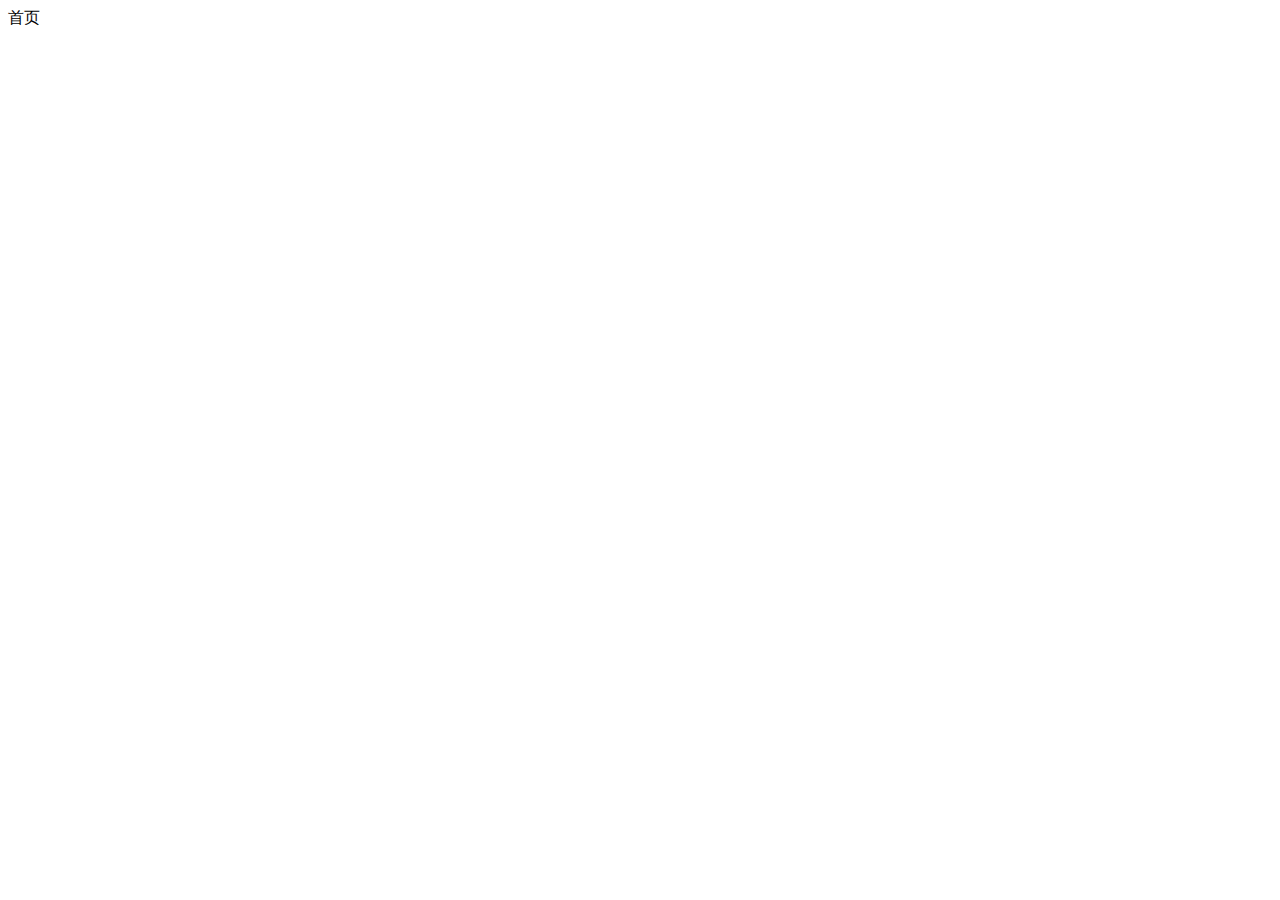
==== index.html @ 5cd01562 "初始化仓库" ====
<!DOCTYPE html>
<html lang="en">
  <head>
    <meta charset="UTF-8" />
    <meta http-equiv="X-UA-Compatible" content="IE=edge" />
    <meta name="viewport" content="width=device-width, initial-scale=1.0" />
    <title>Document</title>
  </head>
  <body>
    首页
  </body>
</html>
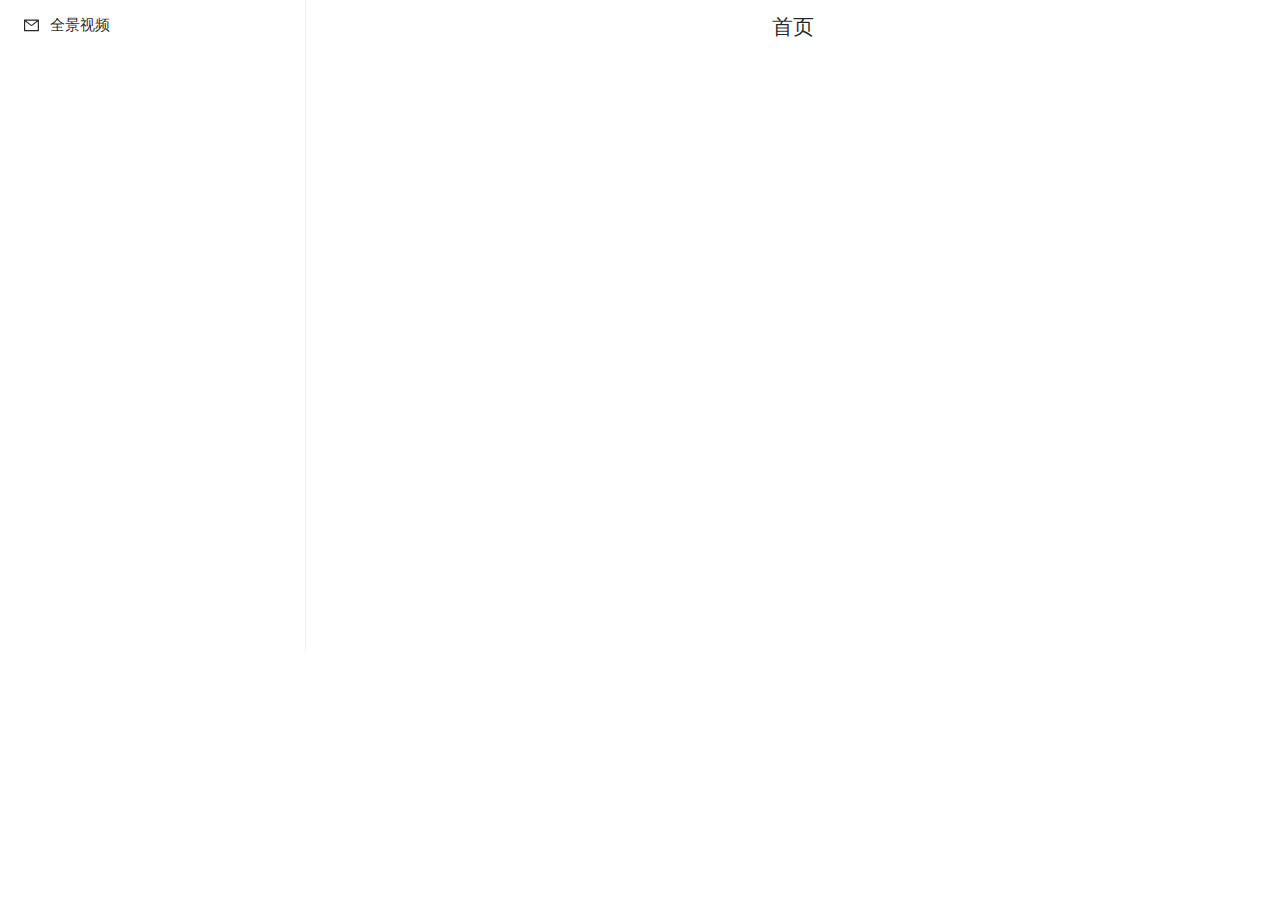
==== commit f58418fe: "新增文件夹" ====
--- a/index.html
+++ b/index.html
@@ -1,12 +1,33 @@
 <!DOCTYPE html>
 <html lang="en">
-  <head>
+
+<head>
     <meta charset="UTF-8" />
-    <meta http-equiv="X-UA-Compatible" content="IE=edge" />
+    <link rel="icon" type="image/svg+xml" href="/vite.svg" />
     <meta name="viewport" content="width=device-width, initial-scale=1.0" />
-    <title>Document</title>
-  </head>
-  <body>
-    首页
-  </body>
-</html>
+    <title>Vite + Vue + TS</title>
+    <link rel="stylesheet" href="https://cdn.pannellum.org/2.5/pannellum.css" />
+    <script type="text/javascript" src="https://cdn.pannellum.org/2.5/pannellum.js"></script>
+
+    <link href="https://vjs.zencdn.net/7.1.0/video-js.css" rel="stylesheet" type="text/css">
+    <script src="https://vjs.zencdn.net/7.1.0/video.js"></script>
+    <script src="./videojs-pannellum-plugin.js"></script>
+    <style>
+        #app {
+            width: 100vw;
+            height: 100vh;
+            overflow: hidden;
+            padding: 0 !important;
+            margin: 0;
+        }
+    </style>
+  <script type="module" crossorigin src="/assets/index.a1906443.js"></script>
+  <link rel="stylesheet" href="/assets/index.34f22d08.css">
+</head>
+
+<body>
+    <div id="app"></div>
+    
+</body>
+
+</html>--- a/assets/index.34f22d08.css
+++ b/assets/index.34f22d08.css
@@ -0,0 +1,138 @@
+:root{font-family:Inter,Avenir,Helvetica,Arial,sans-serif;font-size:1rem;line-height:1.5rem;font-weight:400;color-scheme:light dark;color:#ffffffde;background-color:#242424;font-synthesis:none;text-rendering:optimizeLegibility;-webkit-font-smoothing:antialiased;-moz-osx-font-smoothing:grayscale;-webkit-text-size-adjust:100%}a{font-weight:500;color:#646cff;text-decoration:inherit}a:hover{color:#535bf2}body{margin:0;display:flex;place-items:center;min-width:20rem;min-height:100vh}h1{font-size:3.2em;line-height:1.1}button{border-radius:.5rem;border:.0625rem solid transparent;padding:.6em 1.2em;font-size:1em;font-weight:500;font-family:inherit;background-color:#1a1a1a;cursor:pointer;transition:border-color .25s}button:hover{border-color:#646cff}button:focus,button:focus-visible{outline:.25rem auto -webkit-focus-ring-color}.card{padding:2em}#app{max-width:80rem;margin:0 auto;padding:2rem;text-align:center}@media (prefers-color-scheme: light){:root{color:#213547;background-color:#fff}a:hover{color:#747bff}button{background-color:#f9f9f9}}.flex{display:flex}.flex1{flex:1}.justify-center{justify-content:center}.app[data-v-d96b800f]{font-size:1.25rem}.app .content[data-v-d96b800f]{margin:.625rem;flex:1}.logo[data-v-d96b800f]{height:6em;padding:1.5em;will-change:filter}.logo[data-v-d96b800f]:hover{filter:drop-shadow(0 0 2em rgba(100,108,255,.6666666667))}.logo.vue[data-v-d96b800f]:hover{filter:drop-shadow(0 0 2em rgba(66,184,131,.6666666667))}.content[data-v-d96b800f]{height:70vh;overflow:hidden}.fade-enter[data-v-d96b800f]{opacity:0}.fade-leave[data-v-d96b800f]{opacity:1}.fade-enter-active[data-v-d96b800f]{transition:opacity .5s}.fade-leave-active[data-v-d96b800f]{opacity:0;transition:opacity .5s}/*!
+* 
+* ant-design-vue v3.2.12
+*
+* Copyright 2017-present, ant-design-vue.
+* All rights reserved.
+*
+*//*!****************************************************************************************************************************************************************************************************************************************************!*\
+  !*** css ./node_modules/css-loader/dist/cjs.js??ruleSet[1].rules[4].use[1]!./node_modules/postcss-loader/dist/cjs.js??ruleSet[1].rules[4].use[2]!./node_modules/less-loader/dist/cjs.js??ruleSet[1].rules[4].use[3]!./components/style/index.less ***!
+  \****************************************************************************************************************************************************************************************************************************************************/[class^=ant-]::-ms-clear,[class*=ant-]::-ms-clear,[class^=ant-] input::-ms-clear,[class*=ant-] input::-ms-clear,[class^=ant-] input::-ms-reveal,[class*=ant-] input::-ms-reveal{display:none}html,body{width:100%;height:100%}input::-ms-clear,input::-ms-reveal{display:none}*,*:before,*:after{box-sizing:border-box}html{font-family:sans-serif;line-height:1.15;-webkit-text-size-adjust:100%;-ms-text-size-adjust:100%;-ms-overflow-style:scrollbar;-webkit-tap-highlight-color:rgba(0,0,0,0)}body{margin:0;color:#000000d9;font-size:.875rem;font-family:-apple-system,BlinkMacSystemFont,Segoe UI,Roboto,Helvetica Neue,Arial,Noto Sans,sans-serif,"Apple Color Emoji","Segoe UI Emoji",Segoe UI Symbol,"Noto Color Emoji";font-variant:tabular-nums;line-height:1.5715;background-color:#fff;font-feature-settings:"tnum"}[tabindex="-1"]:focus{outline:none!important}hr{box-sizing:content-box;height:0;overflow:visible}h1,h2,h3,h4,h5,h6{margin-top:0;margin-bottom:.5em;color:#000000d9;font-weight:500}p{margin-top:0;margin-bottom:1em}abbr[title],abbr[data-original-title]{text-decoration:underline;-webkit-text-decoration:underline dotted;text-decoration:underline dotted;border-bottom:0;cursor:help}address{margin-bottom:1em;font-style:normal;line-height:inherit}input[type=text],input[type=password],input[type=number],textarea{-webkit-appearance:none}ol,ul,dl{margin-top:0;margin-bottom:1em}ol ol,ul ul,ol ul,ul ol{margin-bottom:0}dt{font-weight:500}dd{margin-bottom:.5em;margin-left:0}blockquote{margin:0 0 1em}dfn{font-style:italic}b,strong{font-weight:bolder}small{font-size:80%}sub,sup{position:relative;font-size:75%;line-height:0;vertical-align:baseline}sub{bottom:-.25em}sup{top:-.5em}a{color:#1890ff;text-decoration:none;background-color:transparent;outline:none;cursor:pointer;transition:color .3s;-webkit-text-decoration-skip:objects}a:hover{color:#40a9ff}a:active{color:#096dd9}a:active,a:hover{text-decoration:none;outline:0}a:focus{text-decoration:none;outline:0}a[disabled]{color:#00000040;cursor:not-allowed}pre,code,kbd,samp{font-size:1em;font-family:SFMono-Regular,Consolas,Liberation Mono,Menlo,Courier,monospace}pre{margin-top:0;margin-bottom:1em;overflow:auto}figure{margin:0 0 1em}img{vertical-align:middle;border-style:none}a,area,button,[role=button],input:not([type="range"]),label,select,summary,textarea{touch-action:manipulation}table{border-collapse:collapse}caption{padding-top:.75em;padding-bottom:.3em;color:#00000073;text-align:left;caption-side:bottom}input,button,select,optgroup,textarea{margin:0;color:inherit;font-size:inherit;font-family:inherit;line-height:inherit}button,input{overflow:visible}button,select{text-transform:none}button,html [type=button],[type=reset],[type=submit]{-webkit-appearance:button}button::-moz-focus-inner,[type=button]::-moz-focus-inner,[type=reset]::-moz-focus-inner,[type=submit]::-moz-focus-inner{padding:0;border-style:none}input[type=radio],input[type=checkbox]{box-sizing:border-box;padding:0}input[type=date],input[type=time],input[type=datetime-local],input[type=month]{-webkit-appearance:listbox}textarea{overflow:auto;resize:vertical}fieldset{min-width:0;margin:0;padding:0;border:0}legend{display:block;width:100%;max-width:100%;margin-bottom:.5em;padding:0;color:inherit;font-size:1.5em;line-height:inherit;white-space:normal}progress{vertical-align:baseline}[type=number]::-webkit-inner-spin-button,[type=number]::-webkit-outer-spin-button{height:auto}[type=search]{outline-offset:-.125rem;-webkit-appearance:none}[type=search]::-webkit-search-cancel-button,[type=search]::-webkit-search-decoration{-webkit-appearance:none}::-webkit-file-upload-button{font:inherit;-webkit-appearance:button}output{display:inline-block}summary{display:list-item}template{display:none}[hidden]{display:none!important}mark{padding:.2em;background-color:#feffe6}::-moz-selection{color:#fff;background:#1890ff}::selection{color:#fff;background:#1890ff}.clearfix:before{display:table;content:""}.clearfix:after{display:table;clear:both;content:""}.anticon{display:inline-block;color:inherit;font-style:normal;line-height:0;text-align:center;text-transform:none;vertical-align:-.125em;text-rendering:optimizelegibility;-webkit-font-smoothing:antialiased;-moz-osx-font-smoothing:grayscale}.anticon>*{line-height:1}.anticon svg{display:inline-block}.anticon:before{display:none}.anticon .anticon-icon{display:block}.anticon>.anticon{line-height:0;vertical-align:0}.anticon[tabindex]{cursor:pointer}.anticon-spin:before{display:inline-block;-webkit-animation:loadingCircle 1s infinite linear;animation:loadingCircle 1s infinite linear}.anticon-spin{display:inline-block;-webkit-animation:loadingCircle 1s infinite linear;animation:loadingCircle 1s infinite linear}.ant-fade-enter,.ant-fade-appear,.ant-fade-leave{-webkit-animation-duration:.2s;animation-duration:.2s;-webkit-animation-fill-mode:both;animation-fill-mode:both;-webkit-animation-play-state:paused;animation-play-state:paused}.ant-fade-enter.ant-fade-enter-active,.ant-fade-appear.ant-fade-appear-active{-webkit-animation-name:antFadeIn;animation-name:antFadeIn;-webkit-animation-play-state:running;animation-play-state:running}.ant-fade-leave.ant-fade-leave-active{-webkit-animation-name:antFadeOut;animation-name:antFadeOut;-webkit-animation-play-state:running;animation-play-state:running;pointer-events:none}.ant-fade-enter,.ant-fade-appear{opacity:0;-webkit-animation-timing-function:linear;animation-timing-function:linear}.ant-fade-leave{-webkit-animation-timing-function:linear;animation-timing-function:linear}.fade-enter,.fade-appear,.fade-leave{-webkit-animation-duration:.2s;animation-duration:.2s;-webkit-animation-fill-mode:both;animation-fill-mode:both;-webkit-animation-play-state:paused;animation-play-state:paused}.fade-enter.fade-enter-active,.fade-appear.fade-appear-active{-webkit-animation-name:antFadeIn;animation-name:antFadeIn;-webkit-animation-play-state:running;animation-play-state:running}.fade-leave.fade-leave-active{-webkit-animation-name:antFadeOut;animation-name:antFadeOut;-webkit-animation-play-state:running;animation-play-state:running;pointer-events:none}.fade-enter,.fade-appear{opacity:0;-webkit-animation-timing-function:linear;animation-timing-function:linear}.fade-leave{-webkit-animation-timing-function:linear;animation-timing-function:linear}@-webkit-keyframes antFadeIn{0%{opacity:0}to{opacity:1}}@keyframes antFadeIn{0%{opacity:0}to{opacity:1}}@-webkit-keyframes antFadeOut{0%{opacity:1}to{opacity:0}}@keyframes antFadeOut{0%{opacity:1}to{opacity:0}}.ant-move-up-enter,.ant-move-up-appear,.ant-move-up-leave{-webkit-animation-duration:.2s;animation-duration:.2s;-webkit-animation-fill-mode:both;animation-fill-mode:both;-webkit-animation-play-state:paused;animation-play-state:paused}.ant-move-up-enter.ant-move-up-enter-active,.ant-move-up-appear.ant-move-up-appear-active{-webkit-animation-name:antMoveUpIn;animation-name:antMoveUpIn;-webkit-animation-play-state:running;animation-play-state:running}.ant-move-up-leave.ant-move-up-leave-active{-webkit-animation-name:antMoveUpOut;animation-name:antMoveUpOut;-webkit-animation-play-state:running;animation-play-state:running;pointer-events:none}.ant-move-up-enter,.ant-move-up-appear{opacity:0;-webkit-animation-timing-function:cubic-bezier(.08,.82,.17,1);animation-timing-function:cubic-bezier(.08,.82,.17,1)}.ant-move-up-leave{-webkit-animation-timing-function:cubic-bezier(.6,.04,.98,.34);animation-timing-function:cubic-bezier(.6,.04,.98,.34)}.move-up-enter,.move-up-appear,.move-up-leave{-webkit-animation-duration:.2s;animation-duration:.2s;-webkit-animation-fill-mode:both;animation-fill-mode:both;-webkit-animation-play-state:paused;animation-play-state:paused}.move-up-enter.move-up-enter-active,.move-up-appear.move-up-appear-active{-webkit-animation-name:antMoveUpIn;animation-name:antMoveUpIn;-webkit-animation-play-state:running;animation-play-state:running}.move-up-leave.move-up-leave-active{-webkit-animation-name:antMoveUpOut;animation-name:antMoveUpOut;-webkit-animation-play-state:running;animation-play-state:running;pointer-events:none}.move-up-enter,.move-up-appear{opacity:0;-webkit-animation-timing-function:cubic-bezier(.08,.82,.17,1);animation-timing-function:cubic-bezier(.08,.82,.17,1)}.move-up-leave{-webkit-animation-timing-function:cubic-bezier(.6,.04,.98,.34);animation-timing-function:cubic-bezier(.6,.04,.98,.34)}.ant-move-down-enter,.ant-move-down-appear,.ant-move-down-leave{-webkit-animation-duration:.2s;animation-duration:.2s;-webkit-animation-fill-mode:both;animation-fill-mode:both;-webkit-animation-play-state:paused;animation-play-state:paused}.ant-move-down-enter.ant-move-down-enter-active,.ant-move-down-appear.ant-move-down-appear-active{-webkit-animation-name:antMoveDownIn;animation-name:antMoveDownIn;-webkit-animation-play-state:running;animation-play-state:running}.ant-move-down-leave.ant-move-down-leave-active{-webkit-animation-name:antMoveDownOut;animation-name:antMoveDownOut;-webkit-animation-play-state:running;animation-play-state:running;pointer-events:none}.ant-move-down-enter,.ant-move-down-appear{opacity:0;-webkit-animation-timing-function:cubic-bezier(.08,.82,.17,1);animation-timing-function:cubic-bezier(.08,.82,.17,1)}.ant-move-down-leave{-webkit-animation-timing-function:cubic-bezier(.6,.04,.98,.34);animation-timing-function:cubic-bezier(.6,.04,.98,.34)}.move-down-enter,.move-down-appear,.move-down-leave{-webkit-animation-duration:.2s;animation-duration:.2s;-webkit-animation-fill-mode:both;animation-fill-mode:both;-webkit-animation-play-state:paused;animation-play-state:paused}.move-down-enter.move-down-enter-active,.move-down-appear.move-down-appear-active{-webkit-animation-name:antMoveDownIn;animation-name:antMoveDownIn;-webkit-animation-play-state:running;animation-play-state:running}.move-down-leave.move-down-leave-active{-webkit-animation-name:antMoveDownOut;animation-name:antMoveDownOut;-webkit-animation-play-state:running;animation-play-state:running;pointer-events:none}.move-down-enter,.move-down-appear{opacity:0;-webkit-animation-timing-function:cubic-bezier(.08,.82,.17,1);animation-timing-function:cubic-bezier(.08,.82,.17,1)}.move-down-leave{-webkit-animation-timing-function:cubic-bezier(.6,.04,.98,.34);animation-timing-function:cubic-bezier(.6,.04,.98,.34)}.ant-move-left-enter,.ant-move-left-appear,.ant-move-left-leave{-webkit-animation-duration:.2s;animation-duration:.2s;-webkit-animation-fill-mode:both;animation-fill-mode:both;-webkit-animation-play-state:paused;animation-play-state:paused}.ant-move-left-enter.ant-move-left-enter-active,.ant-move-left-appear.ant-move-left-appear-active{-webkit-animation-name:antMoveLeftIn;animation-name:antMoveLeftIn;-webkit-animation-play-state:running;animation-play-state:running}.ant-move-left-leave.ant-move-left-leave-active{-webkit-animation-name:antMoveLeftOut;animation-name:antMoveLeftOut;-webkit-animation-play-state:running;animation-play-state:running;pointer-events:none}.ant-move-left-enter,.ant-move-left-appear{opacity:0;-webkit-animation-timing-function:cubic-bezier(.08,.82,.17,1);animation-timing-function:cubic-bezier(.08,.82,.17,1)}.ant-move-left-leave{-webkit-animation-timing-function:cubic-bezier(.6,.04,.98,.34);animation-timing-function:cubic-bezier(.6,.04,.98,.34)}.move-left-enter,.move-left-appear,.move-left-leave{-webkit-animation-duration:.2s;animation-duration:.2s;-webkit-animation-fill-mode:both;animation-fill-mode:both;-webkit-animation-play-state:paused;animation-play-state:paused}.move-left-enter.move-left-enter-active,.move-left-appear.move-left-appear-active{-webkit-animation-name:antMoveLeftIn;animation-name:antMoveLeftIn;-webkit-animation-play-state:running;animation-play-state:running}.move-left-leave.move-left-leave-active{-webkit-animation-name:antMoveLeftOut;animation-name:antMoveLeftOut;-webkit-animation-play-state:running;animation-play-state:running;pointer-events:none}.move-left-enter,.move-left-appear{opacity:0;-webkit-animation-timing-function:cubic-bezier(.08,.82,.17,1);animation-timing-function:cubic-bezier(.08,.82,.17,1)}.move-left-leave{-webkit-animation-timing-function:cubic-bezier(.6,.04,.98,.34);animation-timing-function:cubic-bezier(.6,.04,.98,.34)}.ant-move-right-enter,.ant-move-right-appear,.ant-move-right-leave{-webkit-animation-duration:.2s;animation-duration:.2s;-webkit-animation-fill-mode:both;animation-fill-mode:both;-webkit-animation-play-state:paused;animation-play-state:paused}.ant-move-right-enter.ant-move-right-enter-active,.ant-move-right-appear.ant-move-right-appear-active{-webkit-animation-name:antMoveRightIn;animation-name:antMoveRightIn;-webkit-animation-play-state:running;animation-play-state:running}.ant-move-right-leave.ant-move-right-leave-active{-webkit-animation-name:antMoveRightOut;animation-name:antMoveRightOut;-webkit-animation-play-state:running;animation-play-state:running;pointer-events:none}.ant-move-right-enter,.ant-move-right-appear{opacity:0;-webkit-animation-timing-function:cubic-bezier(.08,.82,.17,1);animation-timing-function:cubic-bezier(.08,.82,.17,1)}.ant-move-right-leave{-webkit-animation-timing-function:cubic-bezier(.6,.04,.98,.34);animation-timing-function:cubic-bezier(.6,.04,.98,.34)}.move-right-enter,.move-right-appear,.move-right-leave{-webkit-animation-duration:.2s;animation-duration:.2s;-webkit-animation-fill-mode:both;animation-fill-mode:both;-webkit-animation-play-state:paused;animation-play-state:paused}.move-right-enter.move-right-enter-active,.move-right-appear.move-right-appear-active{-webkit-animation-name:antMoveRightIn;animation-name:antMoveRightIn;-webkit-animation-play-state:running;animation-play-state:running}.move-right-leave.move-right-leave-active{-webkit-animation-name:antMoveRightOut;animation-name:antMoveRightOut;-webkit-animation-play-state:running;animation-play-state:running;pointer-events:none}.move-right-enter,.move-right-appear{opacity:0;-webkit-animation-timing-function:cubic-bezier(.08,.82,.17,1);animation-timing-function:cubic-bezier(.08,.82,.17,1)}.move-right-leave{-webkit-animation-timing-function:cubic-bezier(.6,.04,.98,.34);animation-timing-function:cubic-bezier(.6,.04,.98,.34)}@-webkit-keyframes antMoveDownIn{0%{transform:translateY(100%);transform-origin:0 0;opacity:0}to{transform:translateY(0);transform-origin:0 0;opacity:1}}@keyframes antMoveDownIn{0%{transform:translateY(100%);transform-origin:0 0;opacity:0}to{transform:translateY(0);transform-origin:0 0;opacity:1}}@-webkit-keyframes antMoveDownOut{0%{transform:translateY(0);transform-origin:0 0;opacity:1}to{transform:translateY(100%);transform-origin:0 0;opacity:0}}@keyframes antMoveDownOut{0%{transform:translateY(0);transform-origin:0 0;opacity:1}to{transform:translateY(100%);transform-origin:0 0;opacity:0}}@-webkit-keyframes antMoveLeftIn{0%{transform:translate(-100%);transform-origin:0 0;opacity:0}to{transform:translate(0);transform-origin:0 0;opacity:1}}@keyframes antMoveLeftIn{0%{transform:translate(-100%);transform-origin:0 0;opacity:0}to{transform:translate(0);transform-origin:0 0;opacity:1}}@-webkit-keyframes antMoveLeftOut{0%{transform:translate(0);transform-origin:0 0;opacity:1}to{transform:translate(-100%);transform-origin:0 0;opacity:0}}@keyframes antMoveLeftOut{0%{transform:translate(0);transform-origin:0 0;opacity:1}to{transform:translate(-100%);transform-origin:0 0;opacity:0}}@-webkit-keyframes antMoveRightIn{0%{transform:translate(100%);transform-origin:0 0;opacity:0}to{transform:translate(0);transform-origin:0 0;opacity:1}}@keyframes antMoveRightIn{0%{transform:translate(100%);transform-origin:0 0;opacity:0}to{transform:translate(0);transform-origin:0 0;opacity:1}}@-webkit-keyframes antMoveRightOut{0%{transform:translate(0);transform-origin:0 0;opacity:1}to{transform:translate(100%);transform-origin:0 0;opacity:0}}@keyframes antMoveRightOut{0%{transform:translate(0);transform-origin:0 0;opacity:1}to{transform:translate(100%);transform-origin:0 0;opacity:0}}@-webkit-keyframes antMoveUpIn{0%{transform:translateY(-100%);transform-origin:0 0;opacity:0}to{transform:translateY(0);transform-origin:0 0;opacity:1}}@keyframes antMoveUpIn{0%{transform:translateY(-100%);transform-origin:0 0;opacity:0}to{transform:translateY(0);transform-origin:0 0;opacity:1}}@-webkit-keyframes antMoveUpOut{0%{transform:translateY(0);transform-origin:0 0;opacity:1}to{transform:translateY(-100%);transform-origin:0 0;opacity:0}}@keyframes antMoveUpOut{0%{transform:translateY(0);transform-origin:0 0;opacity:1}to{transform:translateY(-100%);transform-origin:0 0;opacity:0}}@-webkit-keyframes loadingCircle{to{transform:rotate(360deg)}}@keyframes loadingCircle{to{transform:rotate(360deg)}}[ant-click-animating=true],[ant-click-animating-without-extra-node=true]{position:relative}html{--antd-wave-shadow-color: #1890ff;--scroll-bar: 0}[ant-click-animating-without-extra-node=true]:after,.ant-click-animating-node{position:absolute;top:0;right:0;bottom:0;left:0;display:block;border-radius:inherit;box-shadow:0 0 #1890ff;box-shadow:0 0 0 0 var(--antd-wave-shadow-color);opacity:.2;-webkit-animation:fadeEffect 2s cubic-bezier(.08,.82,.17,1),waveEffect .4s cubic-bezier(.08,.82,.17,1);animation:fadeEffect 2s cubic-bezier(.08,.82,.17,1),waveEffect .4s cubic-bezier(.08,.82,.17,1);-webkit-animation-fill-mode:forwards;animation-fill-mode:forwards;content:"";pointer-events:none}@-webkit-keyframes waveEffect{to{box-shadow:0 0 #1890ff;box-shadow:0 0 0 .375rem var(--antd-wave-shadow-color)}}@keyframes waveEffect{to{box-shadow:0 0 #1890ff;box-shadow:0 0 0 .375rem var(--antd-wave-shadow-color)}}@-webkit-keyframes fadeEffect{to{opacity:0}}@keyframes fadeEffect{to{opacity:0}}.slide-up-enter,.slide-up-appear,.slide-up-leave{-webkit-animation-duration:.2s;animation-duration:.2s;-webkit-animation-fill-mode:both;animation-fill-mode:both;-webkit-animation-play-state:paused;animation-play-state:paused}.slide-up-enter.slide-up-enter-active,.slide-up-appear.slide-up-appear-active{-webkit-animation-name:antSlideUpIn;animation-name:antSlideUpIn;-webkit-animation-play-state:running;animation-play-state:running}.slide-up-leave.slide-up-leave-active{-webkit-animation-name:antSlideUpOut;animation-name:antSlideUpOut;-webkit-animation-play-state:running;animation-play-state:running;pointer-events:none}.slide-up-enter,.slide-up-appear{opacity:0;-webkit-animation-timing-function:cubic-bezier(.23,1,.32,1);animation-timing-function:cubic-bezier(.23,1,.32,1)}.slide-up-leave{-webkit-animation-timing-function:cubic-bezier(.755,.05,.855,.06);animation-timing-function:cubic-bezier(.755,.05,.855,.06)}.slide-down-enter,.slide-down-appear,.slide-down-leave{-webkit-animation-duration:.2s;animation-duration:.2s;-webkit-animation-fill-mode:both;animation-fill-mode:both;-webkit-animation-play-state:paused;animation-play-state:paused}.slide-down-enter.slide-down-enter-active,.slide-down-appear.slide-down-appear-active{-webkit-animation-name:antSlideDownIn;animation-name:antSlideDownIn;-webkit-animation-play-state:running;animation-play-state:running}.slide-down-leave.slide-down-leave-active{-webkit-animation-name:antSlideDownOut;animation-name:antSlideDownOut;-webkit-animation-play-state:running;animation-play-state:running;pointer-events:none}.slide-down-enter,.slide-down-appear{opacity:0;-webkit-animation-timing-function:cubic-bezier(.23,1,.32,1);animation-timing-function:cubic-bezier(.23,1,.32,1)}.slide-down-leave{-webkit-animation-timing-function:cubic-bezier(.755,.05,.855,.06);animation-timing-function:cubic-bezier(.755,.05,.855,.06)}.slide-left-enter,.slide-left-appear,.slide-left-leave{-webkit-animation-duration:.2s;animation-duration:.2s;-webkit-animation-fill-mode:both;animation-fill-mode:both;-webkit-animation-play-state:paused;animation-play-state:paused}.slide-left-enter.slide-left-enter-active,.slide-left-appear.slide-left-appear-active{-webkit-animation-name:antSlideLeftIn;animation-name:antSlideLeftIn;-webkit-animation-play-state:running;animation-play-state:running}.slide-left-leave.slide-left-leave-active{-webkit-animation-name:antSlideLeftOut;animation-name:antSlideLeftOut;-webkit-animation-play-state:running;animation-play-state:running;pointer-events:none}.slide-left-enter,.slide-left-appear{opacity:0;-webkit-animation-timing-function:cubic-bezier(.23,1,.32,1);animation-timing-function:cubic-bezier(.23,1,.32,1)}.slide-left-leave{-webkit-animation-timing-function:cubic-bezier(.755,.05,.855,.06);animation-timing-function:cubic-bezier(.755,.05,.855,.06)}.slide-right-enter,.slide-right-appear,.slide-right-leave{-webkit-animation-duration:.2s;animation-duration:.2s;-webkit-animation-fill-mode:both;animation-fill-mode:both;-webkit-animation-play-state:paused;animation-play-state:paused}.slide-right-enter.slide-right-enter-active,.slide-right-appear.slide-right-appear-active{-webkit-animation-name:antSlideRightIn;animation-name:antSlideRightIn;-webkit-animation-play-state:running;animation-play-state:running}.slide-right-leave.slide-right-leave-active{-webkit-animation-name:antSlideRightOut;animation-name:antSlideRightOut;-webkit-animation-play-state:running;animation-play-state:running;pointer-events:none}.slide-right-enter,.slide-right-appear{opacity:0;-webkit-animation-timing-function:cubic-bezier(.23,1,.32,1);animation-timing-function:cubic-bezier(.23,1,.32,1)}.slide-right-leave{-webkit-animation-timing-function:cubic-bezier(.755,.05,.855,.06);animation-timing-function:cubic-bezier(.755,.05,.855,.06)}.ant-slide-up-enter,.ant-slide-up-appear,.ant-slide-up-leave{-webkit-animation-duration:.2s;animation-duration:.2s;-webkit-animation-fill-mode:both;animation-fill-mode:both;-webkit-animation-play-state:paused;animation-play-state:paused}.ant-slide-up-enter.ant-slide-up-enter-active,.ant-slide-up-appear.ant-slide-up-appear-active{-webkit-animation-name:antSlideUpIn;animation-name:antSlideUpIn;-webkit-animation-play-state:running;animation-play-state:running}.ant-slide-up-leave.ant-slide-up-leave-active{-webkit-animation-name:antSlideUpOut;animation-name:antSlideUpOut;-webkit-animation-play-state:running;animation-play-state:running;pointer-events:none}.ant-slide-up-enter,.ant-slide-up-appear{opacity:0;-webkit-animation-timing-function:cubic-bezier(.23,1,.32,1);animation-timing-function:cubic-bezier(.23,1,.32,1)}.ant-slide-up-leave{-webkit-animation-timing-function:cubic-bezier(.755,.05,.855,.06);animation-timing-function:cubic-bezier(.755,.05,.855,.06)}.ant-slide-down-enter,.ant-slide-down-appear,.ant-slide-down-leave{-webkit-animation-duration:.2s;animation-duration:.2s;-webkit-animation-fill-mode:both;animation-fill-mode:both;-webkit-animation-play-state:paused;animation-play-state:paused}.ant-slide-down-enter.ant-slide-down-enter-active,.ant-slide-down-appear.ant-slide-down-appear-active{-webkit-animation-name:antSlideDownIn;animation-name:antSlideDownIn;-webkit-animation-play-state:running;animation-play-state:running}.ant-slide-down-leave.ant-slide-down-leave-active{-webkit-animation-name:antSlideDownOut;animation-name:antSlideDownOut;-webkit-animation-play-state:running;animation-play-state:running;pointer-events:none}.ant-slide-down-enter,.ant-slide-down-appear{opacity:0;-webkit-animation-timing-function:cubic-bezier(.23,1,.32,1);animation-timing-function:cubic-bezier(.23,1,.32,1)}.ant-slide-down-leave{-webkit-animation-timing-function:cubic-bezier(.755,.05,.855,.06);animation-timing-function:cubic-bezier(.755,.05,.855,.06)}.ant-slide-left-enter,.ant-slide-left-appear,.ant-slide-left-leave{-webkit-animation-duration:.2s;animation-duration:.2s;-webkit-animation-fill-mode:both;animation-fill-mode:both;-webkit-animation-play-state:paused;animation-play-state:paused}.ant-slide-left-enter.ant-slide-left-enter-active,.ant-slide-left-appear.ant-slide-left-appear-active{-webkit-animation-name:antSlideLeftIn;animation-name:antSlideLeftIn;-webkit-animation-play-state:running;animation-play-state:running}.ant-slide-left-leave.ant-slide-left-leave-active{-webkit-animation-name:antSlideLeftOut;animation-name:antSlideLeftOut;-webkit-animation-play-state:running;animation-play-state:running;pointer-events:none}.ant-slide-left-enter,.ant-slide-left-appear{opacity:0;-webkit-animation-timing-function:cubic-bezier(.23,1,.32,1);animation-timing-function:cubic-bezier(.23,1,.32,1)}.ant-slide-left-leave{-webkit-animation-timing-function:cubic-bezier(.755,.05,.855,.06);animation-timing-function:cubic-bezier(.755,.05,.855,.06)}.ant-slide-right-enter,.ant-slide-right-appear,.ant-slide-right-leave{-webkit-animation-duration:.2s;animation-duration:.2s;-webkit-animation-fill-mode:both;animation-fill-mode:both;-webkit-animation-play-state:paused;animation-play-state:paused}.ant-slide-right-enter.ant-slide-right-enter-active,.ant-slide-right-appear.ant-slide-right-appear-active{-webkit-animation-name:antSlideRightIn;animation-name:antSlideRightIn;-webkit-animation-play-state:running;animation-play-state:running}.ant-slide-right-leave.ant-slide-right-leave-active{-webkit-animation-name:antSlideRightOut;animation-name:antSlideRightOut;-webkit-animation-play-state:running;animation-play-state:running;pointer-events:none}.ant-slide-right-enter,.ant-slide-right-appear{opacity:0;-webkit-animation-timing-function:cubic-bezier(.23,1,.32,1);animation-timing-function:cubic-bezier(.23,1,.32,1)}.ant-slide-right-leave{-webkit-animation-timing-function:cubic-bezier(.755,.05,.855,.06);animation-timing-function:cubic-bezier(.755,.05,.855,.06)}@-webkit-keyframes antSlideUpIn{0%{transform:scaleY(.8);transform-origin:0% 0%;opacity:0}to{transform:scaleY(1);transform-origin:0% 0%;opacity:1}}@keyframes antSlideUpIn{0%{transform:scaleY(.8);transform-origin:0% 0%;opacity:0}to{transform:scaleY(1);transform-origin:0% 0%;opacity:1}}@-webkit-keyframes antSlideUpOut{0%{transform:scaleY(1);transform-origin:0% 0%;opacity:1}to{transform:scaleY(.8);transform-origin:0% 0%;opacity:0}}@keyframes antSlideUpOut{0%{transform:scaleY(1);transform-origin:0% 0%;opacity:1}to{transform:scaleY(.8);transform-origin:0% 0%;opacity:0}}@-webkit-keyframes antSlideDownIn{0%{transform:scaleY(.8);transform-origin:100% 100%;opacity:0}to{transform:scaleY(1);transform-origin:100% 100%;opacity:1}}@keyframes antSlideDownIn{0%{transform:scaleY(.8);transform-origin:100% 100%;opacity:0}to{transform:scaleY(1);transform-origin:100% 100%;opacity:1}}@-webkit-keyframes antSlideDownOut{0%{transform:scaleY(1);transform-origin:100% 100%;opacity:1}to{transform:scaleY(.8);transform-origin:100% 100%;opacity:0}}@keyframes antSlideDownOut{0%{transform:scaleY(1);transform-origin:100% 100%;opacity:1}to{transform:scaleY(.8);transform-origin:100% 100%;opacity:0}}@-webkit-keyframes antSlideLeftIn{0%{transform:scaleX(.8);transform-origin:0% 0%;opacity:0}to{transform:scaleX(1);transform-origin:0% 0%;opacity:1}}@keyframes antSlideLeftIn{0%{transform:scaleX(.8);transform-origin:0% 0%;opacity:0}to{transform:scaleX(1);transform-origin:0% 0%;opacity:1}}@-webkit-keyframes antSlideLeftOut{0%{transform:scaleX(1);transform-origin:0% 0%;opacity:1}to{transform:scaleX(.8);transform-origin:0% 0%;opacity:0}}@keyframes antSlideLeftOut{0%{transform:scaleX(1);transform-origin:0% 0%;opacity:1}to{transform:scaleX(.8);transform-origin:0% 0%;opacity:0}}@-webkit-keyframes antSlideRightIn{0%{transform:scaleX(.8);transform-origin:100% 0%;opacity:0}to{transform:scaleX(1);transform-origin:100% 0%;opacity:1}}@keyframes antSlideRightIn{0%{transform:scaleX(.8);transform-origin:100% 0%;opacity:0}to{transform:scaleX(1);transform-origin:100% 0%;opacity:1}}@-webkit-keyframes antSlideRightOut{0%{transform:scaleX(1);transform-origin:100% 0%;opacity:1}to{transform:scaleX(.8);transform-origin:100% 0%;opacity:0}}@keyframes antSlideRightOut{0%{transform:scaleX(1);transform-origin:100% 0%;opacity:1}to{transform:scaleX(.8);transform-origin:100% 0%;opacity:0}}.ant-zoom-enter,.ant-zoom-appear,.ant-zoom-leave{-webkit-animation-duration:.2s;animation-duration:.2s;-webkit-animation-fill-mode:both;animation-fill-mode:both;-webkit-animation-play-state:paused;animation-play-state:paused}.ant-zoom-enter.ant-zoom-enter-active,.ant-zoom-appear.ant-zoom-appear-active{-webkit-animation-name:antZoomIn;animation-name:antZoomIn;-webkit-animation-play-state:running;animation-play-state:running}.ant-zoom-leave.ant-zoom-leave-active{-webkit-animation-name:antZoomOut;animation-name:antZoomOut;-webkit-animation-play-state:running;animation-play-state:running;pointer-events:none}.ant-zoom-enter,.ant-zoom-appear{transform:scale(0);opacity:0;-webkit-animation-timing-function:cubic-bezier(.08,.82,.17,1);animation-timing-function:cubic-bezier(.08,.82,.17,1)}.ant-zoom-enter-prepare,.ant-zoom-appear-prepare{transform:none}.ant-zoom-leave{-webkit-animation-timing-function:cubic-bezier(.78,.14,.15,.86);animation-timing-function:cubic-bezier(.78,.14,.15,.86)}.zoom-enter,.zoom-appear,.zoom-leave{-webkit-animation-duration:.2s;animation-duration:.2s;-webkit-animation-fill-mode:both;animation-fill-mode:both;-webkit-animation-play-state:paused;animation-play-state:paused}.zoom-enter.zoom-enter-active,.zoom-appear.zoom-appear-active{-webkit-animation-name:antZoomIn;animation-name:antZoomIn;-webkit-animation-play-state:running;animation-play-state:running}.zoom-leave.zoom-leave-active{-webkit-animation-name:antZoomOut;animation-name:antZoomOut;-webkit-animation-play-state:running;animation-play-state:running;pointer-events:none}.zoom-enter,.zoom-appear{transform:scale(0);opacity:0;-webkit-animation-timing-function:cubic-bezier(.08,.82,.17,1);animation-timing-function:cubic-bezier(.08,.82,.17,1)}.zoom-enter-prepare,.zoom-appear-prepare{transform:none}.zoom-leave{-webkit-animation-timing-function:cubic-bezier(.78,.14,.15,.86);animation-timing-function:cubic-bezier(.78,.14,.15,.86)}.ant-zoom-big-enter,.ant-zoom-big-appear,.ant-zoom-big-leave{-webkit-animation-duration:.2s;animation-duration:.2s;-webkit-animation-fill-mode:both;animation-fill-mode:both;-webkit-animation-play-state:paused;animation-play-state:paused}.ant-zoom-big-enter.ant-zoom-big-enter-active,.ant-zoom-big-appear.ant-zoom-big-appear-active{-webkit-animation-name:antZoomBigIn;animation-name:antZoomBigIn;-webkit-animation-play-state:running;animation-play-state:running}.ant-zoom-big-leave.ant-zoom-big-leave-active{-webkit-animation-name:antZoomBigOut;animation-name:antZoomBigOut;-webkit-animation-play-state:running;animation-play-state:running;pointer-events:none}.ant-zoom-big-enter,.ant-zoom-big-appear{transform:scale(0);opacity:0;-webkit-animation-timing-function:cubic-bezier(.08,.82,.17,1);animation-timing-function:cubic-bezier(.08,.82,.17,1)}.ant-zoom-big-enter-prepare,.ant-zoom-big-appear-prepare{transform:none}.ant-zoom-big-leave{-webkit-animation-timing-function:cubic-bezier(.78,.14,.15,.86);animation-timing-function:cubic-bezier(.78,.14,.15,.86)}.zoom-big-enter,.zoom-big-appear,.zoom-big-leave{-webkit-animation-duration:.2s;animation-duration:.2s;-webkit-animation-fill-mode:both;animation-fill-mode:both;-webkit-animation-play-state:paused;animation-play-state:paused}.zoom-big-enter.zoom-big-enter-active,.zoom-big-appear.zoom-big-appear-active{-webkit-animation-name:antZoomBigIn;animation-name:antZoomBigIn;-webkit-animation-play-state:running;animation-play-state:running}.zoom-big-leave.zoom-big-leave-active{-webkit-animation-name:antZoomBigOut;animation-name:antZoomBigOut;-webkit-animation-play-state:running;animation-play-state:running;pointer-events:none}.zoom-big-enter,.zoom-big-appear{transform:scale(0);opacity:0;-webkit-animation-timing-function:cubic-bezier(.08,.82,.17,1);animation-timing-function:cubic-bezier(.08,.82,.17,1)}.zoom-big-enter-prepare,.zoom-big-appear-prepare{transform:none}.zoom-big-leave{-webkit-animation-timing-function:cubic-bezier(.78,.14,.15,.86);animation-timing-function:cubic-bezier(.78,.14,.15,.86)}.ant-zoom-big-fast-enter,.ant-zoom-big-fast-appear,.ant-zoom-big-fast-leave{-webkit-animation-duration:.1s;animation-duration:.1s;-webkit-animation-fill-mode:both;animation-fill-mode:both;-webkit-animation-play-state:paused;animation-play-state:paused}.ant-zoom-big-fast-enter.ant-zoom-big-fast-enter-active,.ant-zoom-big-fast-appear.ant-zoom-big-fast-appear-active{-webkit-animation-name:antZoomBigIn;animation-name:antZoomBigIn;-webkit-animation-play-state:running;animation-play-state:running}.ant-zoom-big-fast-leave.ant-zoom-big-fast-leave-active{-webkit-animation-name:antZoomBigOut;animation-name:antZoomBigOut;-webkit-animation-play-state:running;animation-play-state:running;pointer-events:none}.ant-zoom-big-fast-enter,.ant-zoom-big-fast-appear{transform:scale(0);opacity:0;-webkit-animation-timing-function:cubic-bezier(.08,.82,.17,1);animation-timing-function:cubic-bezier(.08,.82,.17,1)}.ant-zoom-big-fast-enter-prepare,.ant-zoom-big-fast-appear-prepare{transform:none}.ant-zoom-big-fast-leave{-webkit-animation-timing-function:cubic-bezier(.78,.14,.15,.86);animation-timing-function:cubic-bezier(.78,.14,.15,.86)}.zoom-big-fast-enter,.zoom-big-fast-appear,.zoom-big-fast-leave{-webkit-animation-duration:.1s;animation-duration:.1s;-webkit-animation-fill-mode:both;animation-fill-mode:both;-webkit-animation-play-state:paused;animation-play-state:paused}.zoom-big-fast-enter.zoom-big-fast-enter-active,.zoom-big-fast-appear.zoom-big-fast-appear-active{-webkit-animation-name:antZoomBigIn;animation-name:antZoomBigIn;-webkit-animation-play-state:running;animation-play-state:running}.zoom-big-fast-leave.zoom-big-fast-leave-active{-webkit-animation-name:antZoomBigOut;animation-name:antZoomBigOut;-webkit-animation-play-state:running;animation-play-state:running;pointer-events:none}.zoom-big-fast-enter,.zoom-big-fast-appear{transform:scale(0);opacity:0;-webkit-animation-timing-function:cubic-bezier(.08,.82,.17,1);animation-timing-function:cubic-bezier(.08,.82,.17,1)}.zoom-big-fast-enter-prepare,.zoom-big-fast-appear-prepare{transform:none}.zoom-big-fast-leave{-webkit-animation-timing-function:cubic-bezier(.78,.14,.15,.86);animation-timing-function:cubic-bezier(.78,.14,.15,.86)}.ant-zoom-up-enter,.ant-zoom-up-appear,.ant-zoom-up-leave{-webkit-animation-duration:.2s;animation-duration:.2s;-webkit-animation-fill-mode:both;animation-fill-mode:both;-webkit-animation-play-state:paused;animation-play-state:paused}.ant-zoom-up-enter.ant-zoom-up-enter-active,.ant-zoom-up-appear.ant-zoom-up-appear-active{-webkit-animation-name:antZoomUpIn;animation-name:antZoomUpIn;-webkit-animation-play-state:running;animation-play-state:running}.ant-zoom-up-leave.ant-zoom-up-leave-active{-webkit-animation-name:antZoomUpOut;animation-name:antZoomUpOut;-webkit-animation-play-state:running;animation-play-state:running;pointer-events:none}.ant-zoom-up-enter,.ant-zoom-up-appear{transform:scale(0);opacity:0;-webkit-animation-timing-function:cubic-bezier(.08,.82,.17,1);animation-timing-function:cubic-bezier(.08,.82,.17,1)}.ant-zoom-up-enter-prepare,.ant-zoom-up-appear-prepare{transform:none}.ant-zoom-up-leave{-webkit-animation-timing-function:cubic-bezier(.78,.14,.15,.86);animation-timing-function:cubic-bezier(.78,.14,.15,.86)}.zoom-up-enter,.zoom-up-appear,.zoom-up-leave{-webkit-animation-duration:.2s;animation-duration:.2s;-webkit-animation-fill-mode:both;animation-fill-mode:both;-webkit-animation-play-state:paused;animation-play-state:paused}.zoom-up-enter.zoom-up-enter-active,.zoom-up-appear.zoom-up-appear-active{-webkit-animation-name:antZoomUpIn;animation-name:antZoomUpIn;-webkit-animation-play-state:running;animation-play-state:running}.zoom-up-leave.zoom-up-leave-active{-webkit-animation-name:antZoomUpOut;animation-name:antZoomUpOut;-webkit-animation-play-state:running;animation-play-state:running;pointer-events:none}.zoom-up-enter,.zoom-up-appear{transform:scale(0);opacity:0;-webkit-animation-timing-function:cubic-bezier(.08,.82,.17,1);animation-timing-function:cubic-bezier(.08,.82,.17,1)}.zoom-up-enter-prepare,.zoom-up-appear-prepare{transform:none}.zoom-up-leave{-webkit-animation-timing-function:cubic-bezier(.78,.14,.15,.86);animation-timing-function:cubic-bezier(.78,.14,.15,.86)}.ant-zoom-down-enter,.ant-zoom-down-appear,.ant-zoom-down-leave{-webkit-animation-duration:.2s;animation-duration:.2s;-webkit-animation-fill-mode:both;animation-fill-mode:both;-webkit-animation-play-state:paused;animation-play-state:paused}.ant-zoom-down-enter.ant-zoom-down-enter-active,.ant-zoom-down-appear.ant-zoom-down-appear-active{-webkit-animation-name:antZoomDownIn;animation-name:antZoomDownIn;-webkit-animation-play-state:running;animation-play-state:running}.ant-zoom-down-leave.ant-zoom-down-leave-active{-webkit-animation-name:antZoomDownOut;animation-name:antZoomDownOut;-webkit-animation-play-state:running;animation-play-state:running;pointer-events:none}.ant-zoom-down-enter,.ant-zoom-down-appear{transform:scale(0);opacity:0;-webkit-animation-timing-function:cubic-bezier(.08,.82,.17,1);animation-timing-function:cubic-bezier(.08,.82,.17,1)}.ant-zoom-down-enter-prepare,.ant-zoom-down-appear-prepare{transform:none}.ant-zoom-down-leave{-webkit-animation-timing-function:cubic-bezier(.78,.14,.15,.86);animation-timing-function:cubic-bezier(.78,.14,.15,.86)}.zoom-down-enter,.zoom-down-appear,.zoom-down-leave{-webkit-animation-duration:.2s;animation-duration:.2s;-webkit-animation-fill-mode:both;animation-fill-mode:both;-webkit-animation-play-state:paused;animation-play-state:paused}.zoom-down-enter.zoom-down-enter-active,.zoom-down-appear.zoom-down-appear-active{-webkit-animation-name:antZoomDownIn;animation-name:antZoomDownIn;-webkit-animation-play-state:running;animation-play-state:running}.zoom-down-leave.zoom-down-leave-active{-webkit-animation-name:antZoomDownOut;animation-name:antZoomDownOut;-webkit-animation-play-state:running;animation-play-state:running;pointer-events:none}.zoom-down-enter,.zoom-down-appear{transform:scale(0);opacity:0;-webkit-animation-timing-function:cubic-bezier(.08,.82,.17,1);animation-timing-function:cubic-bezier(.08,.82,.17,1)}.zoom-down-enter-prepare,.zoom-down-appear-prepare{transform:none}.zoom-down-leave{-webkit-animation-timing-function:cubic-bezier(.78,.14,.15,.86);animation-timing-function:cubic-bezier(.78,.14,.15,.86)}.ant-zoom-left-enter,.ant-zoom-left-appear,.ant-zoom-left-leave{-webkit-animation-duration:.2s;animation-duration:.2s;-webkit-animation-fill-mode:both;animation-fill-mode:both;-webkit-animation-play-state:paused;animation-play-state:paused}.ant-zoom-left-enter.ant-zoom-left-enter-active,.ant-zoom-left-appear.ant-zoom-left-appear-active{-webkit-animation-name:antZoomLeftIn;animation-name:antZoomLeftIn;-webkit-animation-play-state:running;animation-play-state:running}.ant-zoom-left-leave.ant-zoom-left-leave-active{-webkit-animation-name:antZoomLeftOut;animation-name:antZoomLeftOut;-webkit-animation-play-state:running;animation-play-state:running;pointer-events:none}.ant-zoom-left-enter,.ant-zoom-left-appear{transform:scale(0);opacity:0;-webkit-animation-timing-function:cubic-bezier(.08,.82,.17,1);animation-timing-function:cubic-bezier(.08,.82,.17,1)}.ant-zoom-left-enter-prepare,.ant-zoom-left-appear-prepare{transform:none}.ant-zoom-left-leave{-webkit-animation-timing-function:cubic-bezier(.78,.14,.15,.86);animation-timing-function:cubic-bezier(.78,.14,.15,.86)}.zoom-left-enter,.zoom-left-appear,.zoom-left-leave{-webkit-animation-duration:.2s;animation-duration:.2s;-webkit-animation-fill-mode:both;animation-fill-mode:both;-webkit-animation-play-state:paused;animation-play-state:paused}.zoom-left-enter.zoom-left-enter-active,.zoom-left-appear.zoom-left-appear-active{-webkit-animation-name:antZoomLeftIn;animation-name:antZoomLeftIn;-webkit-animation-play-state:running;animation-play-state:running}.zoom-left-leave.zoom-left-leave-active{-webkit-animation-name:antZoomLeftOut;animation-name:antZoomLeftOut;-webkit-animation-play-state:running;animation-play-state:running;pointer-events:none}.zoom-left-enter,.zoom-left-appear{transform:scale(0);opacity:0;-webkit-animation-timing-function:cubic-bezier(.08,.82,.17,1);animation-timing-function:cubic-bezier(.08,.82,.17,1)}.zoom-left-enter-prepare,.zoom-left-appear-prepare{transform:none}.zoom-left-leave{-webkit-animation-timing-function:cubic-bezier(.78,.14,.15,.86);animation-timing-function:cubic-bezier(.78,.14,.15,.86)}.ant-zoom-right-enter,.ant-zoom-right-appear,.ant-zoom-right-leave{-webkit-animation-duration:.2s;animation-duration:.2s;-webkit-animation-fill-mode:both;animation-fill-mode:both;-webkit-animation-play-state:paused;animation-play-state:paused}.ant-zoom-right-enter.ant-zoom-right-enter-active,.ant-zoom-right-appear.ant-zoom-right-appear-active{-webkit-animation-name:antZoomRightIn;animation-name:antZoomRightIn;-webkit-animation-play-state:running;animation-play-state:running}.ant-zoom-right-leave.ant-zoom-right-leave-active{-webkit-animation-name:antZoomRightOut;animation-name:antZoomRightOut;-webkit-animation-play-state:running;animation-play-state:running;pointer-events:none}.ant-zoom-right-enter,.ant-zoom-right-appear{transform:scale(0);opacity:0;-webkit-animation-timing-function:cubic-bezier(.08,.82,.17,1);animation-timing-function:cubic-bezier(.08,.82,.17,1)}.ant-zoom-right-enter-prepare,.ant-zoom-right-appear-prepare{transform:none}.ant-zoom-right-leave{-webkit-animation-timing-function:cubic-bezier(.78,.14,.15,.86);animation-timing-function:cubic-bezier(.78,.14,.15,.86)}.zoom-right-enter,.zoom-right-appear,.zoom-right-leave{-webkit-animation-duration:.2s;animation-duration:.2s;-webkit-animation-fill-mode:both;animation-fill-mode:both;-webkit-animation-play-state:paused;animation-play-state:paused}.zoom-right-enter.zoom-right-enter-active,.zoom-right-appear.zoom-right-appear-active{-webkit-animation-name:antZoomRightIn;animation-name:antZoomRightIn;-webkit-animation-play-state:running;animation-play-state:running}.zoom-right-leave.zoom-right-leave-active{-webkit-animation-name:antZoomRightOut;animation-name:antZoomRightOut;-webkit-animation-play-state:running;animation-play-state:running;pointer-events:none}.zoom-right-enter,.zoom-right-appear{transform:scale(0);opacity:0;-webkit-animation-timing-function:cubic-bezier(.08,.82,.17,1);animation-timing-function:cubic-bezier(.08,.82,.17,1)}.zoom-right-enter-prepare,.zoom-right-appear-prepare{transform:none}.zoom-right-leave{-webkit-animation-timing-function:cubic-bezier(.78,.14,.15,.86);animation-timing-function:cubic-bezier(.78,.14,.15,.86)}@-webkit-keyframes antZoomIn{0%{transform:scale(.2);opacity:0}to{transform:scale(1);opacity:1}}@keyframes antZoomIn{0%{transform:scale(.2);opacity:0}to{transform:scale(1);opacity:1}}@-webkit-keyframes antZoomOut{0%{transform:scale(1)}to{transform:scale(.2);opacity:0}}@keyframes antZoomOut{0%{transform:scale(1)}to{transform:scale(.2);opacity:0}}@-webkit-keyframes antZoomBigIn{0%{transform:scale(.8);opacity:0}to{transform:scale(1);opacity:1}}@keyframes antZoomBigIn{0%{transform:scale(.8);opacity:0}to{transform:scale(1);opacity:1}}@-webkit-keyframes antZoomBigOut{0%{transform:scale(1)}to{transform:scale(.8);opacity:0}}@keyframes antZoomBigOut{0%{transform:scale(1)}to{transform:scale(.8);opacity:0}}@-webkit-keyframes antZoomUpIn{0%{transform:scale(.8);transform-origin:50% 0%;opacity:0}to{transform:scale(1);transform-origin:50% 0%}}@keyframes antZoomUpIn{0%{transform:scale(.8);transform-origin:50% 0%;opacity:0}to{transform:scale(1);transform-origin:50% 0%}}@-webkit-keyframes antZoomUpOut{0%{transform:scale(1);transform-origin:50% 0%}to{transform:scale(.8);transform-origin:50% 0%;opacity:0}}@keyframes antZoomUpOut{0%{transform:scale(1);transform-origin:50% 0%}to{transform:scale(.8);transform-origin:50% 0%;opacity:0}}@-webkit-keyframes antZoomLeftIn{0%{transform:scale(.8);transform-origin:0% 50%;opacity:0}to{transform:scale(1);transform-origin:0% 50%}}@keyframes antZoomLeftIn{0%{transform:scale(.8);transform-origin:0% 50%;opacity:0}to{transform:scale(1);transform-origin:0% 50%}}@-webkit-keyframes antZoomLeftOut{0%{transform:scale(1);transform-origin:0% 50%}to{transform:scale(.8);transform-origin:0% 50%;opacity:0}}@keyframes antZoomLeftOut{0%{transform:scale(1);transform-origin:0% 50%}to{transform:scale(.8);transform-origin:0% 50%;opacity:0}}@-webkit-keyframes antZoomRightIn{0%{transform:scale(.8);transform-origin:100% 50%;opacity:0}to{transform:scale(1);transform-origin:100% 50%}}@keyframes antZoomRightIn{0%{transform:scale(.8);transform-origin:100% 50%;opacity:0}to{transform:scale(1);transform-origin:100% 50%}}@-webkit-keyframes antZoomRightOut{0%{transform:scale(1);transform-origin:100% 50%}to{transform:scale(.8);transform-origin:100% 50%;opacity:0}}@keyframes antZoomRightOut{0%{transform:scale(1);transform-origin:100% 50%}to{transform:scale(.8);transform-origin:100% 50%;opacity:0}}@-webkit-keyframes antZoomDownIn{0%{transform:scale(.8);transform-origin:50% 100%;opacity:0}to{transform:scale(1);transform-origin:50% 100%}}@keyframes antZoomDownIn{0%{transform:scale(.8);transform-origin:50% 100%;opacity:0}to{transform:scale(1);transform-origin:50% 100%}}@-webkit-keyframes antZoomDownOut{0%{transform:scale(1);transform-origin:50% 100%}to{transform:scale(.8);transform-origin:50% 100%;opacity:0}}@keyframes antZoomDownOut{0%{transform:scale(1);transform-origin:50% 100%}to{transform:scale(.8);transform-origin:50% 100%;opacity:0}}.ant-motion-collapse-legacy{overflow:hidden}.ant-motion-collapse-legacy-active{transition:height .2s cubic-bezier(.645,.045,.355,1),opacity .2s cubic-bezier(.645,.045,.355,1)!important}.ant-motion-collapse{overflow:hidden;transition:height .2s cubic-bezier(.645,.045,.355,1),opacity .2s cubic-bezier(.645,.045,.355,1)!important}/*!**********************************************************************************************************************************************************************************************************************************************************!*\
+  !*** css ./node_modules/css-loader/dist/cjs.js??ruleSet[1].rules[4].use[1]!./node_modules/postcss-loader/dist/cjs.js??ruleSet[1].rules[4].use[2]!./node_modules/less-loader/dist/cjs.js??ruleSet[1].rules[4].use[3]!./components/affix/style/index.less ***!
+  \**********************************************************************************************************************************************************************************************************************************************************/.ant-affix{position:fixed;z-index:10}/*!**********************************************************************************************************************************************************************************************************************************************************!*\
+  !*** css ./node_modules/css-loader/dist/cjs.js??ruleSet[1].rules[4].use[1]!./node_modules/postcss-loader/dist/cjs.js??ruleSet[1].rules[4].use[2]!./node_modules/less-loader/dist/cjs.js??ruleSet[1].rules[4].use[3]!./components/alert/style/index.less ***!
+  \**********************************************************************************************************************************************************************************************************************************************************/.ant-alert{box-sizing:border-box;margin:0;padding:0;color:#000000d9;font-size:.875rem;font-variant:tabular-nums;line-height:1.5715;list-style:none;font-feature-settings:"tnum";position:relative;display:flex;align-items:center;padding:.5rem .9375rem;word-wrap:break-word;border-radius:.125rem}.ant-alert-content{flex:1;min-width:0}.ant-alert-icon{margin-right:.5rem}.ant-alert-description{display:none;font-size:.875rem;line-height:1.375rem}.ant-alert-success{background-color:#f6ffed;border:.0625rem solid #b7eb8f}.ant-alert-success .ant-alert-icon{color:#52c41a}.ant-alert-info{background-color:#e6f7ff;border:.0625rem solid #91d5ff}.ant-alert-info .ant-alert-icon{color:#1890ff}.ant-alert-warning{background-color:#fffbe6;border:.0625rem solid #ffe58f}.ant-alert-warning .ant-alert-icon{color:#faad14}.ant-alert-error{background-color:#fff2f0;border:.0625rem solid #ffccc7}.ant-alert-error .ant-alert-icon{color:#ff4d4f}.ant-alert-error .ant-alert-description>pre{margin:0;padding:0}.ant-alert-action{margin-left:.5rem}.ant-alert-close-icon{margin-left:.5rem;padding:0;overflow:hidden;font-size:.75rem;line-height:.75rem;background-color:transparent;border:none;outline:none;cursor:pointer}.ant-alert-close-icon .anticon-close{color:#00000073;transition:color .3s}.ant-alert-close-icon .anticon-close:hover{color:#000000bf}.ant-alert-close-text{color:#00000073;transition:color .3s}.ant-alert-close-text:hover{color:#000000bf}.ant-alert-with-description{align-items:flex-start;padding:.9375rem .9375rem .9375rem 1.5rem}.ant-alert-with-description.ant-alert-no-icon{padding:.9375rem}.ant-alert-with-description .ant-alert-icon{margin-right:.9375rem;font-size:1.5rem}.ant-alert-with-description .ant-alert-message{display:block;margin-bottom:.25rem;color:#000000d9;font-size:1rem}.ant-alert-message{color:#000000d9}.ant-alert-with-description .ant-alert-description{display:block}.ant-alert.ant-alert-motion-leave{overflow:hidden;opacity:1;transition:max-height .3s cubic-bezier(.78,.14,.15,.86),opacity .3s cubic-bezier(.78,.14,.15,.86),padding-top .3s cubic-bezier(.78,.14,.15,.86),padding-bottom .3s cubic-bezier(.78,.14,.15,.86),margin-bottom .3s cubic-bezier(.78,.14,.15,.86)}.ant-alert.ant-alert-motion-leave-active{max-height:0;margin-bottom:0!important;padding-top:0;padding-bottom:0;opacity:0}.ant-alert-banner{margin-bottom:0;border:0;border-radius:0}.ant-alert.ant-alert-rtl{direction:rtl}.ant-alert-rtl .ant-alert-icon{margin-right:auto;margin-left:.5rem}.ant-alert-rtl .ant-alert-action,.ant-alert-rtl .ant-alert-close-icon{margin-right:.5rem;margin-left:auto}.ant-alert-rtl.ant-alert-with-description{padding-right:1.5rem;padding-left:.9375rem}.ant-alert-rtl.ant-alert-with-description .ant-alert-icon{margin-right:auto;margin-left:.9375rem}/*!***********************************************************************************************************************************************************************************************************************************************************!*\
+  !*** css ./node_modules/css-loader/dist/cjs.js??ruleSet[1].rules[4].use[1]!./node_modules/postcss-loader/dist/cjs.js??ruleSet[1].rules[4].use[2]!./node_modules/less-loader/dist/cjs.js??ruleSet[1].rules[4].use[3]!./components/anchor/style/index.less ***!
+  \***********************************************************************************************************************************************************************************************************************************************************/.ant-anchor{box-sizing:border-box;margin:0;padding:0;color:#000000d9;font-size:.875rem;font-variant:tabular-nums;line-height:1.5715;list-style:none;font-feature-settings:"tnum";position:relative;padding-left:.125rem}.ant-anchor-wrapper{margin-left:-.25rem;padding-left:.25rem;overflow:auto;background-color:transparent}.ant-anchor-ink{position:absolute;top:0;left:0;height:100%}.ant-anchor-ink:before{position:relative;display:block;width:.125rem;height:100%;margin:0 auto;background-color:#f0f0f0;content:" "}.ant-anchor-ink-ball{position:absolute;left:50%;display:none;width:.5rem;height:.5rem;background-color:#fff;border:.125rem solid #1890ff;border-radius:.5rem;transform:translate(-50%);transition:top .3s ease-in-out}.ant-anchor-ink-ball.visible{display:inline-block}.ant-anchor-fixed .ant-anchor-ink .ant-anchor-ink-ball{display:none}.ant-anchor-link{padding:.4375rem 0 .4375rem 1rem;line-height:1.143}.ant-anchor-link-title{position:relative;display:block;margin-bottom:.375rem;overflow:hidden;color:#000000d9;white-space:nowrap;text-overflow:ellipsis;transition:all .3s}.ant-anchor-link-title:only-child{margin-bottom:0}.ant-anchor-link-active>.ant-anchor-link-title{color:#1890ff}.ant-anchor-link .ant-anchor-link{padding-top:.3125rem;padding-bottom:.3125rem}.ant-anchor-rtl{direction:rtl}.ant-anchor-rtl.ant-anchor-wrapper{margin-right:-.25rem;margin-left:0;padding-right:.25rem;padding-left:0}.ant-anchor-rtl .ant-anchor-ink{right:0;left:auto}.ant-anchor-rtl .ant-anchor-ink-ball{right:50%;left:0;transform:translate(50%)}.ant-anchor-rtl .ant-anchor-link{padding:.4375rem 1rem .4375rem 0}/*!******************************************************************************************************************************************************************************************************************************************************************!*\
+  !*** css ./node_modules/css-loader/dist/cjs.js??ruleSet[1].rules[4].use[1]!./node_modules/postcss-loader/dist/cjs.js??ruleSet[1].rules[4].use[2]!./node_modules/less-loader/dist/cjs.js??ruleSet[1].rules[4].use[3]!./components/auto-complete/style/index.less ***!
+  \******************************************************************************************************************************************************************************************************************************************************************/.ant-select-auto-complete{box-sizing:border-box;margin:0;padding:0;color:#000000d9;font-size:.875rem;font-variant:tabular-nums;line-height:1.5715;list-style:none;font-feature-settings:"tnum"}.ant-select-auto-complete .ant-select-clear{right:.8125rem}/*!***********************************************************************************************************************************************************************************************************************************************************!*\
+  !*** css ./node_modules/css-loader/dist/cjs.js??ruleSet[1].rules[4].use[1]!./node_modules/postcss-loader/dist/cjs.js??ruleSet[1].rules[4].use[2]!./node_modules/less-loader/dist/cjs.js??ruleSet[1].rules[4].use[3]!./components/select/style/index.less ***!
+  \***********************************************************************************************************************************************************************************************************************************************************/.ant-select-single .ant-select-selector{display:flex}.ant-select-single .ant-select-selector .ant-select-selection-search{position:absolute;top:0;right:.6875rem;bottom:0;left:.6875rem}.ant-select-single .ant-select-selector .ant-select-selection-search-input{width:100%}.ant-select-single .ant-select-selector .ant-select-selection-item,.ant-select-single .ant-select-selector .ant-select-selection-placeholder{padding:0;line-height:1.875rem;transition:all .3s}@supports (-moz-appearance: meterbar){.ant-select-single .ant-select-selector .ant-select-selection-item,.ant-select-single .ant-select-selector .ant-select-selection-placeholder{line-height:1.875rem}}.ant-select-single .ant-select-selector .ant-select-selection-item{position:relative;-webkit-user-select:none;-moz-user-select:none;user-select:none}.ant-select-single .ant-select-selector .ant-select-selection-placeholder{transition:none;pointer-events:none}.ant-select-single .ant-select-selector:after,.ant-select-single .ant-select-selector .ant-select-selection-item:after,.ant-select-single .ant-select-selector .ant-select-selection-placeholder:after{display:inline-block;width:0;visibility:hidden;content:"\a0"}.ant-select-single.ant-select-show-arrow .ant-select-selection-search{right:1.5625rem}.ant-select-single.ant-select-show-arrow .ant-select-selection-item,.ant-select-single.ant-select-show-arrow .ant-select-selection-placeholder{padding-right:1.125rem}.ant-select-single.ant-select-open .ant-select-selection-item{color:#bfbfbf}.ant-select-single:not(.ant-select-customize-input) .ant-select-selector{width:100%;height:2rem;padding:0 .6875rem}.ant-select-single:not(.ant-select-customize-input) .ant-select-selector .ant-select-selection-search-input{height:1.875rem}.ant-select-single:not(.ant-select-customize-input) .ant-select-selector:after{line-height:1.875rem}.ant-select-single.ant-select-customize-input .ant-select-selector:after{display:none}.ant-select-single.ant-select-customize-input .ant-select-selector .ant-select-selection-search{position:static;width:100%}.ant-select-single.ant-select-customize-input .ant-select-selector .ant-select-selection-placeholder{position:absolute;right:0;left:0;padding:0 .6875rem}.ant-select-single.ant-select-customize-input .ant-select-selector .ant-select-selection-placeholder:after{display:none}.ant-select-single.ant-select-lg:not(.ant-select-customize-input) .ant-select-selector{height:2.5rem}.ant-select-single.ant-select-lg:not(.ant-select-customize-input) .ant-select-selector:after,.ant-select-single.ant-select-lg:not(.ant-select-customize-input) .ant-select-selector .ant-select-selection-item,.ant-select-single.ant-select-lg:not(.ant-select-customize-input) .ant-select-selector .ant-select-selection-placeholder{line-height:2.375rem}.ant-select-single.ant-select-lg:not(.ant-select-customize-input):not(.ant-select-customize-input) .ant-select-selection-search-input{height:2.375rem}.ant-select-single.ant-select-sm:not(.ant-select-customize-input) .ant-select-selector{height:1.5rem}.ant-select-single.ant-select-sm:not(.ant-select-customize-input) .ant-select-selector:after,.ant-select-single.ant-select-sm:not(.ant-select-customize-input) .ant-select-selector .ant-select-selection-item,.ant-select-single.ant-select-sm:not(.ant-select-customize-input) .ant-select-selector .ant-select-selection-placeholder{line-height:1.375rem}.ant-select-single.ant-select-sm:not(.ant-select-customize-input):not(.ant-select-customize-input) .ant-select-selection-search-input{height:1.375rem}.ant-select-single.ant-select-sm:not(.ant-select-customize-input) .ant-select-selection-search{right:.4375rem;left:.4375rem}.ant-select-single.ant-select-sm:not(.ant-select-customize-input) .ant-select-selector{padding:0 .4375rem}.ant-select-single.ant-select-sm:not(.ant-select-customize-input).ant-select-show-arrow .ant-select-selection-search{right:1.75rem}.ant-select-single.ant-select-sm:not(.ant-select-customize-input).ant-select-show-arrow .ant-select-selection-item,.ant-select-single.ant-select-sm:not(.ant-select-customize-input).ant-select-show-arrow .ant-select-selection-placeholder{padding-right:1.3125rem}.ant-select-single.ant-select-lg:not(.ant-select-customize-input) .ant-select-selector{padding:0 .6875rem}.ant-select-selection-overflow{position:relative;display:flex;flex:auto;flex-wrap:wrap;max-width:100%}.ant-select-selection-overflow-item{flex:none;align-self:center;max-width:100%}.ant-select-multiple .ant-select-selector{display:flex;flex-wrap:wrap;align-items:center;padding:.0625rem .25rem}.ant-select-show-search.ant-select-multiple .ant-select-selector{cursor:text}.ant-select-disabled.ant-select-multiple .ant-select-selector{background:#f5f5f5;cursor:not-allowed}.ant-select-multiple .ant-select-selector:after{display:inline-block;width:0;margin:.125rem 0;line-height:1.5rem;content:"\a0"}.ant-select-multiple.ant-select-show-arrow .ant-select-selector,.ant-select-multiple.ant-select-allow-clear .ant-select-selector{padding-right:1.5rem}.ant-select-multiple .ant-select-selection-item{position:relative;display:flex;flex:none;box-sizing:border-box;max-width:100%;height:1.5rem;margin-top:.125rem;margin-bottom:.125rem;line-height:1.375rem;background:#f5f5f5;border:.0625rem solid #f0f0f0;border-radius:.125rem;cursor:default;transition:font-size .3s,line-height .3s,height .3s;-webkit-user-select:none;-moz-user-select:none;user-select:none;-webkit-margin-end:.25rem;margin-inline-end:.25rem;-webkit-padding-start:.5rem;padding-inline-start:.5rem;-webkit-padding-end:.25rem;padding-inline-end:.25rem}.ant-select-disabled.ant-select-multiple .ant-select-selection-item{color:#bfbfbf;border-color:#d9d9d9;cursor:not-allowed}.ant-select-multiple .ant-select-selection-item-content{display:inline-block;margin-right:.25rem;overflow:hidden;white-space:pre;text-overflow:ellipsis}.ant-select-multiple .ant-select-selection-item-remove{color:inherit;font-style:normal;line-height:0;text-align:center;text-transform:none;vertical-align:-.125em;text-rendering:optimizelegibility;-webkit-font-smoothing:antialiased;-moz-osx-font-smoothing:grayscale;display:inline-block;color:#00000073;font-weight:700;font-size:.625rem;line-height:inherit;cursor:pointer}.ant-select-multiple .ant-select-selection-item-remove>*{line-height:1}.ant-select-multiple .ant-select-selection-item-remove svg{display:inline-block}.ant-select-multiple .ant-select-selection-item-remove:before{display:none}.ant-select-multiple .ant-select-selection-item-remove .ant-select-multiple .ant-select-selection-item-remove-icon{display:block}.ant-select-multiple .ant-select-selection-item-remove>.anticon{vertical-align:-.2em}.ant-select-multiple .ant-select-selection-item-remove:hover{color:#000000bf}.ant-select-multiple .ant-select-selection-overflow-item+.ant-select-selection-overflow-item .ant-select-selection-search{-webkit-margin-start:0;margin-inline-start:0}.ant-select-multiple .ant-select-selection-search{position:relative;max-width:100%;-webkit-margin-start:.4375rem;margin-inline-start:.4375rem}.ant-select-multiple .ant-select-selection-search-input,.ant-select-multiple .ant-select-selection-search-mirror{height:1.5rem;font-family:-apple-system,BlinkMacSystemFont,Segoe UI,Roboto,Helvetica Neue,Arial,Noto Sans,sans-serif,"Apple Color Emoji","Segoe UI Emoji",Segoe UI Symbol,"Noto Color Emoji";line-height:1.5rem;transition:all .3s}.ant-select-multiple .ant-select-selection-search-input{width:100%;min-width:.25625rem}.ant-select-multiple .ant-select-selection-search-mirror{position:absolute;top:0;left:0;z-index:999;white-space:pre;visibility:hidden}.ant-select-multiple .ant-select-selection-placeholder{position:absolute;top:50%;right:.6875rem;left:.6875rem;transform:translateY(-50%);transition:all .3s}.ant-select-multiple.ant-select-lg .ant-select-selector:after{line-height:2rem}.ant-select-multiple.ant-select-lg .ant-select-selection-item{height:2rem;line-height:1.875rem}.ant-select-multiple.ant-select-lg .ant-select-selection-search{height:2rem;line-height:2rem}.ant-select-multiple.ant-select-lg .ant-select-selection-search-input,.ant-select-multiple.ant-select-lg .ant-select-selection-search-mirror{height:2rem;line-height:1.875rem}.ant-select-multiple.ant-select-sm .ant-select-selector:after{line-height:1rem}.ant-select-multiple.ant-select-sm .ant-select-selection-item{height:1rem;line-height:.875rem}.ant-select-multiple.ant-select-sm .ant-select-selection-search{height:1rem;line-height:1rem}.ant-select-multiple.ant-select-sm .ant-select-selection-search-input,.ant-select-multiple.ant-select-sm .ant-select-selection-search-mirror{height:1rem;line-height:.875rem}.ant-select-multiple.ant-select-sm .ant-select-selection-placeholder{left:.4375rem}.ant-select-multiple.ant-select-sm .ant-select-selection-search{-webkit-margin-start:.1875rem;margin-inline-start:.1875rem}.ant-select-multiple.ant-select-lg .ant-select-selection-item{height:2rem;line-height:2rem}.ant-select-disabled .ant-select-selection-item-remove{display:none}.ant-select{box-sizing:border-box;margin:0;padding:0;color:#000000d9;font-size:.875rem;font-variant:tabular-nums;line-height:1.5715;list-style:none;font-feature-settings:"tnum";position:relative;display:inline-block;cursor:pointer}.ant-select:not(.ant-select-customize-input) .ant-select-selector{position:relative;background-color:#fff;border:.0625rem solid #d9d9d9;border-radius:.125rem;transition:all .3s cubic-bezier(.645,.045,.355,1)}.ant-select:not(.ant-select-customize-input) .ant-select-selector input{cursor:pointer}.ant-select-show-search.ant-select:not(.ant-select-customize-input) .ant-select-selector{cursor:text}.ant-select-show-search.ant-select:not(.ant-select-customize-input) .ant-select-selector input{cursor:auto}.ant-select-focused:not(.ant-select-disabled).ant-select:not(.ant-select-customize-input) .ant-select-selector{border-color:#40a9ff;box-shadow:0 0 0 .125rem #1890ff33;border-right-width:.0625rem!important;outline:0}.ant-select-disabled.ant-select:not(.ant-select-customize-input) .ant-select-selector{color:#00000040;background:#f5f5f5;cursor:not-allowed}.ant-select-multiple.ant-select-disabled.ant-select:not(.ant-select-customize-input) .ant-select-selector{background:#f5f5f5}.ant-select-disabled.ant-select:not(.ant-select-customize-input) .ant-select-selector input{cursor:not-allowed}.ant-select:not(.ant-select-customize-input) .ant-select-selector .ant-select-selection-search-input{margin:0;padding:0;background:transparent;border:none;outline:none;-webkit-appearance:none;-moz-appearance:none;appearance:none}.ant-select:not(.ant-select-customize-input) .ant-select-selector .ant-select-selection-search-input::-webkit-search-cancel-button{display:none;-webkit-appearance:none}.ant-select:not(.ant-select-disabled):hover .ant-select-selector{border-color:#40a9ff;border-right-width:.0625rem!important}.ant-select-selection-item{flex:1;overflow:hidden;font-weight:400;white-space:nowrap;text-overflow:ellipsis}@media all and (-ms-high-contrast: none){.ant-select-selection-item *::-ms-backdrop,.ant-select-selection-item{flex:auto}}.ant-select-selection-placeholder{flex:1;overflow:hidden;color:#bfbfbf;white-space:nowrap;text-overflow:ellipsis;pointer-events:none}@media all and (-ms-high-contrast: none){.ant-select-selection-placeholder *::-ms-backdrop,.ant-select-selection-placeholder{flex:auto}}.ant-select-arrow{display:inline-block;color:inherit;font-style:normal;line-height:0;text-transform:none;vertical-align:-.125em;text-rendering:optimizelegibility;-webkit-font-smoothing:antialiased;-moz-osx-font-smoothing:grayscale;position:absolute;top:50%;right:.6875rem;width:.75rem;height:.75rem;margin-top:-.375rem;color:#00000040;font-size:.75rem;line-height:1;text-align:center;pointer-events:none}.ant-select-arrow>*{line-height:1}.ant-select-arrow svg{display:inline-block}.ant-select-arrow:before{display:none}.ant-select-arrow .ant-select-arrow-icon{display:block}.ant-select-arrow .anticon{vertical-align:top;transition:transform .3s}.ant-select-arrow .anticon>svg{vertical-align:top}.ant-select-arrow .anticon:not(.ant-select-suffix){pointer-events:auto}.ant-select-disabled .ant-select-arrow{cursor:not-allowed}.ant-select-clear{position:absolute;top:50%;right:.6875rem;z-index:1;display:inline-block;width:.75rem;height:.75rem;margin-top:-.375rem;color:#00000040;font-size:.75rem;font-style:normal;line-height:1;text-align:center;text-transform:none;background:#fff;cursor:pointer;opacity:0;transition:color .3s ease,opacity .15s ease;text-rendering:auto}.ant-select-clear:before{display:block}.ant-select-clear:hover{color:#00000073}.ant-select:hover .ant-select-clear{opacity:1}.ant-select-dropdown{margin:0;padding:0;color:#000000d9;font-variant:tabular-nums;line-height:1.5715;list-style:none;font-feature-settings:"tnum";position:absolute;top:-624.9375rem;left:-624.9375rem;z-index:1050;box-sizing:border-box;padding:.25rem 0;overflow:hidden;font-size:.875rem;font-variant:initial;background-color:#fff;border-radius:.125rem;outline:none;box-shadow:0 .1875rem .375rem -.25rem #0000001f,0 .375rem 1rem #00000014,0 .5625rem 1.75rem .5rem #0000000d}.ant-select-dropdown.ant-slide-up-enter.ant-slide-up-enter-active.ant-select-dropdown-placement-bottomLeft,.ant-select-dropdown.ant-slide-up-appear.ant-slide-up-appear-active.ant-select-dropdown-placement-bottomLeft{-webkit-animation-name:antSlideUpIn;animation-name:antSlideUpIn}.ant-select-dropdown.ant-slide-up-enter.ant-slide-up-enter-active.ant-select-dropdown-placement-topLeft,.ant-select-dropdown.ant-slide-up-appear.ant-slide-up-appear-active.ant-select-dropdown-placement-topLeft{-webkit-animation-name:antSlideDownIn;animation-name:antSlideDownIn}.ant-select-dropdown.ant-slide-up-leave.ant-slide-up-leave-active.ant-select-dropdown-placement-bottomLeft{-webkit-animation-name:antSlideUpOut;animation-name:antSlideUpOut}.ant-select-dropdown.ant-slide-up-leave.ant-slide-up-leave-active.ant-select-dropdown-placement-topLeft{-webkit-animation-name:antSlideDownOut;animation-name:antSlideDownOut}.ant-select-dropdown-hidden{display:none}.ant-select-dropdown-empty{color:#00000040}.ant-select-item-empty{position:relative;display:block;min-height:2rem;padding:.3125rem .75rem;color:#000000d9;font-weight:400;font-size:.875rem;line-height:1.375rem;color:#00000040}.ant-select-item{position:relative;display:block;min-height:2rem;padding:.3125rem .75rem;color:#000000d9;font-weight:400;font-size:.875rem;line-height:1.375rem;cursor:pointer;transition:background .3s ease}.ant-select-item-group{color:#00000073;font-size:.75rem;cursor:default}.ant-select-item-option{display:flex}.ant-select-item-option-content{flex:auto;overflow:hidden;white-space:nowrap;text-overflow:ellipsis}.ant-select-item-option-state{flex:none}.ant-select-item-option-active:not(.ant-select-item-option-disabled){background-color:#f5f5f5}.ant-select-item-option-selected:not(.ant-select-item-option-disabled){color:#000000d9;font-weight:600;background-color:#e6f7ff}.ant-select-item-option-selected:not(.ant-select-item-option-disabled) .ant-select-item-option-state{color:#1890ff}.ant-select-item-option-disabled{color:#00000040;cursor:not-allowed}.ant-select-item-option-disabled.ant-select-item-option-selected{background-color:#f5f5f5}.ant-select-item-option-grouped{padding-left:1.5rem}.ant-select-lg{font-size:1rem}.ant-select-borderless .ant-select-selector{background-color:transparent!important;border-color:transparent!important;box-shadow:none!important}.ant-select-rtl{direction:rtl}.ant-select-rtl .ant-select-arrow,.ant-select-rtl .ant-select-clear{right:initial;left:.6875rem}.ant-select-dropdown-rtl{direction:rtl}.ant-select-dropdown-rtl .ant-select-item-option-grouped{padding-right:1.5rem;padding-left:.75rem}.ant-select-rtl.ant-select-multiple.ant-select-show-arrow .ant-select-selector,.ant-select-rtl.ant-select-multiple.ant-select-allow-clear .ant-select-selector{padding-right:.25rem;padding-left:1.5rem}.ant-select-rtl.ant-select-multiple .ant-select-selection-item{text-align:right}.ant-select-rtl.ant-select-multiple .ant-select-selection-item-content{margin-right:0;margin-left:.25rem;text-align:right}.ant-select-rtl.ant-select-multiple .ant-select-selection-search-mirror{right:0;left:auto}.ant-select-rtl.ant-select-multiple .ant-select-selection-placeholder{right:.6875rem;left:auto}.ant-select-rtl.ant-select-multiple.ant-select-sm .ant-select-selection-placeholder{right:.4375rem}.ant-select-rtl.ant-select-single .ant-select-selector .ant-select-selection-item,.ant-select-rtl.ant-select-single .ant-select-selector .ant-select-selection-placeholder{right:0;left:.5625rem;text-align:right}.ant-select-rtl.ant-select-single.ant-select-show-arrow .ant-select-selection-search{right:.6875rem;left:1.5625rem}.ant-select-rtl.ant-select-single.ant-select-show-arrow .ant-select-selection-item,.ant-select-rtl.ant-select-single.ant-select-show-arrow .ant-select-selection-placeholder{padding-right:0;padding-left:1.125rem}.ant-select-rtl.ant-select-single.ant-select-sm:not(.ant-select-customize-input).ant-select-show-arrow .ant-select-selection-search{right:.375rem}.ant-select-rtl.ant-select-single.ant-select-sm:not(.ant-select-customize-input).ant-select-show-arrow .ant-select-selection-item,.ant-select-rtl.ant-select-single.ant-select-sm:not(.ant-select-customize-input).ant-select-show-arrow .ant-select-selection-placeholder{padding-right:0;padding-left:1.3125rem}/*!**********************************************************************************************************************************************************************************************************************************************************!*\
+  !*** css ./node_modules/css-loader/dist/cjs.js??ruleSet[1].rules[4].use[1]!./node_modules/postcss-loader/dist/cjs.js??ruleSet[1].rules[4].use[2]!./node_modules/less-loader/dist/cjs.js??ruleSet[1].rules[4].use[3]!./components/empty/style/index.less ***!
+  \**********************************************************************************************************************************************************************************************************************************************************/.ant-empty{margin:0 .5rem;font-size:.875rem;line-height:1.5715;text-align:center}.ant-empty-image{height:6.25rem;margin-bottom:.5rem}.ant-empty-image img{height:100%}.ant-empty-image svg{height:100%;margin:auto}.ant-empty-footer{margin-top:1rem}.ant-empty-normal{margin:2rem 0;color:#00000040}.ant-empty-normal .ant-empty-image{height:2.5rem}.ant-empty-small{margin:.5rem 0;color:#00000040}.ant-empty-small .ant-empty-image{height:2.1875rem}.ant-empty-img-default-ellipse{fill:#f5f5f5;fill-opacity:.8}.ant-empty-img-default-path-1{fill:#aeb8c2}.ant-empty-img-default-path-2{fill:url(#linearGradient-1)}.ant-empty-img-default-path-3{fill:#f5f5f7}.ant-empty-img-default-path-4,.ant-empty-img-default-path-5{fill:#dce0e6}.ant-empty-img-default-g{fill:#fff}.ant-empty-img-simple-ellipse{fill:#f5f5f5}.ant-empty-img-simple-g{stroke:#d9d9d9}.ant-empty-img-simple-path{fill:#fafafa}.ant-empty-rtl{direction:rtl}/*!***********************************************************************************************************************************************************************************************************************************************************!*\
+  !*** css ./node_modules/css-loader/dist/cjs.js??ruleSet[1].rules[4].use[1]!./node_modules/postcss-loader/dist/cjs.js??ruleSet[1].rules[4].use[2]!./node_modules/less-loader/dist/cjs.js??ruleSet[1].rules[4].use[3]!./components/avatar/style/index.less ***!
+  \***********************************************************************************************************************************************************************************************************************************************************/.ant-avatar{box-sizing:border-box;margin:0;padding:0;color:#000000d9;font-size:.875rem;font-variant:tabular-nums;line-height:1.5715;list-style:none;font-feature-settings:"tnum";position:relative;display:inline-block;overflow:hidden;color:#fff;white-space:nowrap;text-align:center;vertical-align:middle;background:#ccc;width:2rem;height:2rem;line-height:2rem;border-radius:50%}.ant-avatar-image{background:transparent}.ant-avatar .ant-image-img{display:block}.ant-avatar-string{position:absolute;left:50%;transform-origin:0 center}.ant-avatar.ant-avatar-icon{font-size:1.125rem}.ant-avatar.ant-avatar-icon>.anticon{margin:0}.ant-avatar-lg{width:2.5rem;height:2.5rem;line-height:2.5rem;border-radius:50%}.ant-avatar-lg-string{position:absolute;left:50%;transform-origin:0 center}.ant-avatar-lg.ant-avatar-icon{font-size:1.5rem}.ant-avatar-lg.ant-avatar-icon>.anticon{margin:0}.ant-avatar-sm{width:1.5rem;height:1.5rem;line-height:1.5rem;border-radius:50%}.ant-avatar-sm-string{position:absolute;left:50%;transform-origin:0 center}.ant-avatar-sm.ant-avatar-icon{font-size:.875rem}.ant-avatar-sm.ant-avatar-icon>.anticon{margin:0}.ant-avatar-square{border-radius:.125rem}.ant-avatar>img{display:block;width:100%;height:100%;-o-object-fit:cover;object-fit:cover}.ant-avatar-group{display:inline-flex}.ant-avatar-group .ant-avatar{border:.0625rem solid #fff}.ant-avatar-group .ant-avatar:not(:first-child){margin-left:-.5rem}.ant-avatar-group-popover .ant-avatar+.ant-avatar{margin-left:.1875rem}.ant-avatar-group-rtl .ant-avatar:not(:first-child){margin-right:-.5rem;margin-left:0}.ant-avatar-group-popover.ant-popover-rtl .ant-avatar+.ant-avatar{margin-right:.1875rem;margin-left:0}/*!*************************************************************************************************************************************************************************************************************************************************************!*\
+  !*** css ./node_modules/css-loader/dist/cjs.js??ruleSet[1].rules[4].use[1]!./node_modules/postcss-loader/dist/cjs.js??ruleSet[1].rules[4].use[2]!./node_modules/less-loader/dist/cjs.js??ruleSet[1].rules[4].use[3]!./components/back-top/style/index.less ***!
+  \*************************************************************************************************************************************************************************************************************************************************************/.ant-back-top{box-sizing:border-box;margin:0;padding:0;color:#000000d9;font-size:.875rem;font-variant:tabular-nums;line-height:1.5715;list-style:none;font-feature-settings:"tnum";position:fixed;right:6.25rem;bottom:3.125rem;z-index:10;width:2.5rem;height:2.5rem;cursor:pointer}.ant-back-top:empty{display:none}.ant-back-top-rtl{right:auto;left:6.25rem;direction:rtl}.ant-back-top-content{width:2.5rem;height:2.5rem;overflow:hidden;color:#fff;text-align:center;background-color:#00000073;border-radius:1.25rem;transition:all .3s}.ant-back-top-content:hover{background-color:#000000d9;transition:all .3s}.ant-back-top-icon{font-size:1.5rem;line-height:2.5rem}@media screen and (max-width: 768px){.ant-back-top{right:3.75rem}}@media screen and (max-width: 480px){.ant-back-top{right:1.25rem}}/*!**********************************************************************************************************************************************************************************************************************************************************!*\
+  !*** css ./node_modules/css-loader/dist/cjs.js??ruleSet[1].rules[4].use[1]!./node_modules/postcss-loader/dist/cjs.js??ruleSet[1].rules[4].use[2]!./node_modules/less-loader/dist/cjs.js??ruleSet[1].rules[4].use[3]!./components/badge/style/index.less ***!
+  \**********************************************************************************************************************************************************************************************************************************************************/.ant-badge{box-sizing:border-box;margin:0;padding:0;color:#000000d9;font-size:.875rem;font-variant:tabular-nums;line-height:1.5715;list-style:none;font-feature-settings:"tnum";position:relative;display:inline-block;line-height:1}.ant-badge-count{z-index:auto;min-width:1.25rem;height:1.25rem;padding:0 .375rem;color:#fff;font-weight:400;font-size:.75rem;line-height:1.25rem;white-space:nowrap;text-align:center;background:#ff4d4f;border-radius:.625rem;box-shadow:0 0 0 .0625rem #fff}.ant-badge-count a,.ant-badge-count a:hover{color:#fff}.ant-badge-count-sm{min-width:.875rem;height:.875rem;padding:0;font-size:.75rem;line-height:.875rem;border-radius:.4375rem}.ant-badge-multiple-words{padding:0 .5rem}.ant-badge-dot{z-index:auto;width:.375rem;min-width:.375rem;height:.375rem;background:#ff4d4f;border-radius:100%;box-shadow:0 0 0 .0625rem #fff}.ant-badge-dot.ant-scroll-number{transition:background 1.5s}.ant-badge-count,.ant-badge-dot,.ant-badge .ant-scroll-number-custom-component{position:absolute;top:0;right:0;transform:translate(50%,-50%);transform-origin:100% 0%}.ant-badge-count.anticon-spin,.ant-badge-dot.anticon-spin,.ant-badge .ant-scroll-number-custom-component.anticon-spin{-webkit-animation:antBadgeLoadingCircle 1s infinite linear;animation:antBadgeLoadingCircle 1s infinite linear}.ant-badge-status{line-height:inherit;vertical-align:baseline}.ant-badge-status-dot{position:relative;top:-.0625rem;display:inline-block;width:.375rem;height:.375rem;vertical-align:middle;border-radius:50%}.ant-badge-status-success{background-color:#52c41a}.ant-badge-status-processing{position:relative;background-color:#1890ff}.ant-badge-status-processing:after{position:absolute;top:0;left:0;width:100%;height:100%;border:.0625rem solid #1890ff;border-radius:50%;-webkit-animation:antStatusProcessing 1.2s infinite ease-in-out;animation:antStatusProcessing 1.2s infinite ease-in-out;content:""}.ant-badge-status-default{background-color:#d9d9d9}.ant-badge-status-error{background-color:#ff4d4f}.ant-badge-status-warning{background-color:#faad14}.ant-badge-status-pink,.ant-badge-status-magenta{background:#eb2f96}.ant-badge-status-red{background:#f5222d}.ant-badge-status-volcano{background:#fa541c}.ant-badge-status-orange{background:#fa8c16}.ant-badge-status-yellow{background:#fadb14}.ant-badge-status-gold{background:#faad14}.ant-badge-status-cyan{background:#13c2c2}.ant-badge-status-lime{background:#a0d911}.ant-badge-status-green{background:#52c41a}.ant-badge-status-blue{background:#1890ff}.ant-badge-status-geekblue{background:#2f54eb}.ant-badge-status-purple{background:#722ed1}.ant-badge-status-text{margin-left:.5rem;color:#000000d9;font-size:.875rem}.ant-badge-zoom-appear,.ant-badge-zoom-enter{-webkit-animation:antZoomBadgeIn .3s cubic-bezier(.12,.4,.29,1.46);animation:antZoomBadgeIn .3s cubic-bezier(.12,.4,.29,1.46);-webkit-animation-fill-mode:both;animation-fill-mode:both}.ant-badge-zoom-leave{-webkit-animation:antZoomBadgeOut .3s cubic-bezier(.71,-.46,.88,.6);animation:antZoomBadgeOut .3s cubic-bezier(.71,-.46,.88,.6);-webkit-animation-fill-mode:both;animation-fill-mode:both}.ant-badge-not-a-wrapper .ant-badge-zoom-appear,.ant-badge-not-a-wrapper .ant-badge-zoom-enter{-webkit-animation:antNoWrapperZoomBadgeIn .3s cubic-bezier(.12,.4,.29,1.46);animation:antNoWrapperZoomBadgeIn .3s cubic-bezier(.12,.4,.29,1.46)}.ant-badge-not-a-wrapper .ant-badge-zoom-leave{-webkit-animation:antNoWrapperZoomBadgeOut .3s cubic-bezier(.71,-.46,.88,.6);animation:antNoWrapperZoomBadgeOut .3s cubic-bezier(.71,-.46,.88,.6)}.ant-badge-not-a-wrapper:not(.ant-badge-status){vertical-align:middle}.ant-badge-not-a-wrapper .ant-scroll-number-custom-component,.ant-badge-not-a-wrapper .ant-badge-count{transform:none}.ant-badge-not-a-wrapper .ant-scroll-number-custom-component,.ant-badge-not-a-wrapper .ant-scroll-number{position:relative;top:auto;display:block;transform-origin:50% 50%}@-webkit-keyframes antStatusProcessing{0%{transform:scale(.8);opacity:.5}to{transform:scale(2.4);opacity:0}}@keyframes antStatusProcessing{0%{transform:scale(.8);opacity:.5}to{transform:scale(2.4);opacity:0}}.ant-scroll-number{overflow:hidden;direction:ltr}.ant-scroll-number-only{position:relative;display:inline-block;height:1.25rem;transition:all .3s cubic-bezier(.645,.045,.355,1);-webkit-transform-style:preserve-3d;-webkit-backface-visibility:hidden}.ant-scroll-number-only>p.ant-scroll-number-only-unit{height:1.25rem;margin:0;-webkit-transform-style:preserve-3d;-webkit-backface-visibility:hidden}.ant-scroll-number-symbol{vertical-align:top}@-webkit-keyframes antZoomBadgeIn{0%{transform:scale(0) translate(50%,-50%);opacity:0}to{transform:scale(1) translate(50%,-50%)}}@keyframes antZoomBadgeIn{0%{transform:scale(0) translate(50%,-50%);opacity:0}to{transform:scale(1) translate(50%,-50%)}}@-webkit-keyframes antZoomBadgeOut{0%{transform:scale(1) translate(50%,-50%)}to{transform:scale(0) translate(50%,-50%);opacity:0}}@keyframes antZoomBadgeOut{0%{transform:scale(1) translate(50%,-50%)}to{transform:scale(0) translate(50%,-50%);opacity:0}}@-webkit-keyframes antNoWrapperZoomBadgeIn{0%{transform:scale(0);opacity:0}to{transform:scale(1)}}@keyframes antNoWrapperZoomBadgeIn{0%{transform:scale(0);opacity:0}to{transform:scale(1)}}@-webkit-keyframes antNoWrapperZoomBadgeOut{0%{transform:scale(1)}to{transform:scale(0);opacity:0}}@keyframes antNoWrapperZoomBadgeOut{0%{transform:scale(1)}to{transform:scale(0);opacity:0}}@-webkit-keyframes antBadgeLoadingCircle{0%{transform-origin:50%}to{transform:translate(50%,-50%) rotate(360deg);transform-origin:50%}}@keyframes antBadgeLoadingCircle{0%{transform-origin:50%}to{transform:translate(50%,-50%) rotate(360deg);transform-origin:50%}}.ant-ribbon-wrapper{position:relative}.ant-ribbon{box-sizing:border-box;margin:0;padding:0;color:#000000d9;font-size:.875rem;font-variant:tabular-nums;line-height:1.5715;list-style:none;font-feature-settings:"tnum";position:absolute;top:.5rem;height:1.375rem;padding:0 .5rem;color:#fff;line-height:1.375rem;white-space:nowrap;background-color:#1890ff;border-radius:.125rem}.ant-ribbon-text{color:#fff}.ant-ribbon-corner{position:absolute;top:100%;width:.5rem;height:.5rem;color:currentcolor;border:.25rem solid;transform:scaleY(.75);transform-origin:top}.ant-ribbon-corner:after{position:absolute;top:-.25rem;left:-.25rem;width:inherit;height:inherit;color:#00000040;border:inherit;content:""}.ant-ribbon-color-pink,.ant-ribbon-color-magenta{color:#eb2f96;background:#eb2f96}.ant-ribbon-color-red{color:#f5222d;background:#f5222d}.ant-ribbon-color-volcano{color:#fa541c;background:#fa541c}.ant-ribbon-color-orange{color:#fa8c16;background:#fa8c16}.ant-ribbon-color-yellow{color:#fadb14;background:#fadb14}.ant-ribbon-color-gold{color:#faad14;background:#faad14}.ant-ribbon-color-cyan{color:#13c2c2;background:#13c2c2}.ant-ribbon-color-lime{color:#a0d911;background:#a0d911}.ant-ribbon-color-green{color:#52c41a;background:#52c41a}.ant-ribbon-color-blue{color:#1890ff;background:#1890ff}.ant-ribbon-color-geekblue{color:#2f54eb;background:#2f54eb}.ant-ribbon-color-purple{color:#722ed1;background:#722ed1}.ant-ribbon.ant-ribbon-placement-end{right:-.5rem;border-bottom-right-radius:0}.ant-ribbon.ant-ribbon-placement-end .ant-ribbon-corner{right:0;border-color:currentcolor transparent transparent currentcolor}.ant-ribbon.ant-ribbon-placement-start{left:-.5rem;border-bottom-left-radius:0}.ant-ribbon.ant-ribbon-placement-start .ant-ribbon-corner{left:0;border-color:currentcolor currentcolor transparent transparent}.ant-badge-rtl{direction:rtl}.ant-badge-rtl .ant-badge:not(.ant-badge-not-a-wrapper) .ant-badge-count,.ant-badge-rtl .ant-badge:not(.ant-badge-not-a-wrapper) .ant-badge-dot,.ant-badge-rtl .ant-badge:not(.ant-badge-not-a-wrapper) .ant-scroll-number-custom-component{right:auto;left:0;direction:ltr;transform:translate(-50%,-50%);transform-origin:0% 0%}.ant-badge-rtl.ant-badge:not(.ant-badge-not-a-wrapper) .ant-scroll-number-custom-component{right:auto;left:0;transform:translate(-50%,-50%);transform-origin:0% 0%}.ant-badge-rtl .ant-badge-status-text{margin-right:.5rem;margin-left:0}.ant-ribbon-rtl{direction:rtl}.ant-ribbon-rtl.ant-ribbon-placement-end{right:unset;left:-.5rem;border-bottom-right-radius:.125rem;border-bottom-left-radius:0}.ant-ribbon-rtl.ant-ribbon-placement-end .ant-ribbon-corner{right:unset;left:0;border-color:currentcolor currentcolor transparent transparent}.ant-ribbon-rtl.ant-ribbon-placement-end .ant-ribbon-corner:after{border-color:currentcolor currentcolor transparent transparent}.ant-ribbon-rtl.ant-ribbon-placement-start{right:-.5rem;left:unset;border-bottom-right-radius:0;border-bottom-left-radius:.125rem}.ant-ribbon-rtl.ant-ribbon-placement-start .ant-ribbon-corner{right:0;left:unset;border-color:currentcolor transparent transparent currentcolor}.ant-ribbon-rtl.ant-ribbon-placement-start .ant-ribbon-corner:after{border-color:currentcolor transparent transparent currentcolor}/*!***************************************************************************************************************************************************************************************************************************************************************!*\
+  !*** css ./node_modules/css-loader/dist/cjs.js??ruleSet[1].rules[4].use[1]!./node_modules/postcss-loader/dist/cjs.js??ruleSet[1].rules[4].use[2]!./node_modules/less-loader/dist/cjs.js??ruleSet[1].rules[4].use[3]!./components/breadcrumb/style/index.less ***!
+  \***************************************************************************************************************************************************************************************************************************************************************/.ant-breadcrumb{box-sizing:border-box;margin:0;padding:0;color:#000000d9;font-variant:tabular-nums;line-height:1.5715;list-style:none;font-feature-settings:"tnum";color:#00000073;font-size:.875rem}.ant-breadcrumb .anticon{font-size:.875rem}.ant-breadcrumb a{color:#00000073;transition:color .3s}.ant-breadcrumb a:hover{color:#40a9ff}.ant-breadcrumb>span:last-child{color:#000000d9}.ant-breadcrumb>span:last-child a{color:#000000d9}.ant-breadcrumb>span:last-child .ant-breadcrumb-separator{display:none}.ant-breadcrumb-separator{margin:0 .5rem;color:#00000073}.ant-breadcrumb-link>.anticon+span,.ant-breadcrumb-link>.anticon+a{margin-left:.25rem}.ant-breadcrumb-overlay-link>.anticon{margin-left:.25rem}.ant-breadcrumb-rtl{direction:rtl}.ant-breadcrumb-rtl:before{display:table;content:""}.ant-breadcrumb-rtl:after{display:table;clear:both;content:""}.ant-breadcrumb-rtl>span{float:right}.ant-breadcrumb-rtl .ant-breadcrumb-link>.anticon+span,.ant-breadcrumb-rtl .ant-breadcrumb-link>.anticon+a{margin-right:.25rem;margin-left:0}.ant-breadcrumb-rtl .ant-breadcrumb-overlay-link>.anticon{margin-right:.25rem;margin-left:0}/*!*********************************************************************************************************************************************************************************************************************************************************!*\
+  !*** css ./node_modules/css-loader/dist/cjs.js??ruleSet[1].rules[4].use[1]!./node_modules/postcss-loader/dist/cjs.js??ruleSet[1].rules[4].use[2]!./node_modules/less-loader/dist/cjs.js??ruleSet[1].rules[4].use[3]!./components/menu/style/index.less ***!
+  \*********************************************************************************************************************************************************************************************************************************************************/.ant-menu-item-danger.ant-menu-item,.ant-menu-item-danger.ant-menu-item:hover,.ant-menu-item-danger.ant-menu-item-active{color:#ff4d4f}.ant-menu-item-danger.ant-menu-item:active{background:#fff1f0}.ant-menu-item-danger.ant-menu-item-selected{color:#ff4d4f}.ant-menu-item-danger.ant-menu-item-selected>a,.ant-menu-item-danger.ant-menu-item-selected>a:hover{color:#ff4d4f}.ant-menu:not(.ant-menu-horizontal) .ant-menu-item-danger.ant-menu-item-selected{background-color:#fff1f0}.ant-menu-inline .ant-menu-item-danger.ant-menu-item:after{border-right-color:#ff4d4f}.ant-menu-dark .ant-menu-item-danger.ant-menu-item,.ant-menu-dark .ant-menu-item-danger.ant-menu-item:hover,.ant-menu-dark .ant-menu-item-danger.ant-menu-item>a{color:#ff4d4f}.ant-menu-dark.ant-menu-dark:not(.ant-menu-horizontal) .ant-menu-item-danger.ant-menu-item-selected{color:#fff;background-color:#ff4d4f}.ant-menu{box-sizing:border-box;margin:0;font-variant:tabular-nums;line-height:1.5715;font-feature-settings:"tnum";padding:0;color:#000000d9;font-size:.875rem;line-height:0;text-align:left;list-style:none;background:#fff;outline:none;box-shadow:0 .1875rem .375rem -.25rem #0000001f,0 .375rem 1rem #00000014,0 .5625rem 1.75rem .5rem #0000000d;transition:background .3s,width .3s cubic-bezier(.2,0,0,1) 0s}.ant-menu:before{display:table;content:""}.ant-menu:after{display:table;clear:both;content:""}.ant-menu.ant-menu-root:focus-visible{box-shadow:0 0 0 .125rem #bae7ff}.ant-menu ul,.ant-menu ol{margin:0;padding:0;list-style:none}.ant-menu-overflow{display:flex}.ant-menu-overflow-item{flex:none}.ant-menu-hidden,.ant-menu-submenu-hidden{display:none}.ant-menu-item-group-title{height:1.5715;padding:.5rem 1rem;color:#00000073;font-size:.875rem;line-height:1.5715;transition:all .3s}.ant-menu-horizontal .ant-menu-submenu{transition:border-color .3s cubic-bezier(.645,.045,.355,1),background .3s cubic-bezier(.645,.045,.355,1)}.ant-menu-submenu,.ant-menu-submenu-inline{transition:border-color .3s cubic-bezier(.645,.045,.355,1),background .3s cubic-bezier(.645,.045,.355,1),padding .15s cubic-bezier(.645,.045,.355,1)}.ant-menu-submenu-selected{color:#1890ff}.ant-menu-item:active,.ant-menu-submenu-title:active{background:#e6f7ff}.ant-menu-submenu .ant-menu-sub{cursor:initial;transition:background .3s cubic-bezier(.645,.045,.355,1),padding .3s cubic-bezier(.645,.045,.355,1)}.ant-menu-title-content{transition:color .3s}.ant-menu-item a{color:#000000d9}.ant-menu-item a:hover{color:#1890ff}.ant-menu-item a:before{position:absolute;top:0;right:0;bottom:0;left:0;background-color:transparent;content:""}.ant-menu-item>.ant-badge a{color:#000000d9}.ant-menu-item>.ant-badge a:hover{color:#1890ff}.ant-menu-item-divider{overflow:hidden;line-height:0;border-color:#f0f0f0;border-style:solid;border-width:.0625rem 0 0}.ant-menu-item-divider-dashed{border-style:dashed}.ant-menu-horizontal .ant-menu-item,.ant-menu-horizontal .ant-menu-submenu{margin-top:-.0625rem}.ant-menu-horizontal>.ant-menu-item:hover,.ant-menu-horizontal>.ant-menu-item-active,.ant-menu-horizontal>.ant-menu-submenu .ant-menu-submenu-title:hover{background-color:transparent}.ant-menu-item-selected,.ant-menu-item-selected a,.ant-menu-item-selected a:hover{color:#1890ff}.ant-menu:not(.ant-menu-horizontal) .ant-menu-item-selected{background-color:#e6f7ff}.ant-menu-inline,.ant-menu-vertical,.ant-menu-vertical-left{border-right:.0625rem solid #f0f0f0}.ant-menu-vertical-right{border-left:.0625rem solid #f0f0f0}.ant-menu-vertical.ant-menu-sub,.ant-menu-vertical-left.ant-menu-sub,.ant-menu-vertical-right.ant-menu-sub{min-width:10rem;max-height:calc(100vh - 6.25rem);padding:0;overflow:hidden;border-right:0}.ant-menu-vertical.ant-menu-sub:not([class*="-active"]),.ant-menu-vertical-left.ant-menu-sub:not([class*="-active"]),.ant-menu-vertical-right.ant-menu-sub:not([class*="-active"]){overflow-x:hidden;overflow-y:auto}.ant-menu-vertical.ant-menu-sub .ant-menu-item,.ant-menu-vertical-left.ant-menu-sub .ant-menu-item,.ant-menu-vertical-right.ant-menu-sub .ant-menu-item{left:0;margin-left:0;border-right:0}.ant-menu-vertical.ant-menu-sub .ant-menu-item:after,.ant-menu-vertical-left.ant-menu-sub .ant-menu-item:after,.ant-menu-vertical-right.ant-menu-sub .ant-menu-item:after{border-right:0}.ant-menu-vertical.ant-menu-sub>.ant-menu-item,.ant-menu-vertical-left.ant-menu-sub>.ant-menu-item,.ant-menu-vertical-right.ant-menu-sub>.ant-menu-item,.ant-menu-vertical.ant-menu-sub>.ant-menu-submenu,.ant-menu-vertical-left.ant-menu-sub>.ant-menu-submenu,.ant-menu-vertical-right.ant-menu-sub>.ant-menu-submenu{transform-origin:0 0}.ant-menu-horizontal.ant-menu-sub{min-width:7.125rem}.ant-menu-horizontal .ant-menu-item,.ant-menu-horizontal .ant-menu-submenu-title{transition:border-color .3s,background .3s}.ant-menu-item,.ant-menu-submenu-title{position:relative;display:block;margin:0;padding:0 1.25rem;white-space:nowrap;cursor:pointer;transition:border-color .3s,background .3s,padding .3s cubic-bezier(.645,.045,.355,1)}.ant-menu-item .ant-menu-item-icon,.ant-menu-submenu-title .ant-menu-item-icon,.ant-menu-item .anticon,.ant-menu-submenu-title .anticon{min-width:.875rem;font-size:.875rem;transition:font-size .15s cubic-bezier(.215,.61,.355,1),margin .3s cubic-bezier(.645,.045,.355,1),color .3s}.ant-menu-item .ant-menu-item-icon+span,.ant-menu-submenu-title .ant-menu-item-icon+span,.ant-menu-item .anticon+span,.ant-menu-submenu-title .anticon+span{margin-left:.625rem;opacity:1;transition:opacity .3s cubic-bezier(.645,.045,.355,1),margin .3s,color .3s}.ant-menu-item .ant-menu-item-icon.svg,.ant-menu-submenu-title .ant-menu-item-icon.svg{vertical-align:-.125em}.ant-menu-item.ant-menu-item-only-child>.anticon,.ant-menu-submenu-title.ant-menu-item-only-child>.anticon,.ant-menu-item.ant-menu-item-only-child>.ant-menu-item-icon,.ant-menu-submenu-title.ant-menu-item-only-child>.ant-menu-item-icon{margin-right:0}.ant-menu-item:focus-visible,.ant-menu-submenu-title:focus-visible{box-shadow:0 0 0 .125rem #bae7ff}.ant-menu>.ant-menu-item-divider{margin:.0625rem 0;padding:0}.ant-menu-submenu-popup{position:absolute;z-index:1050;background:transparent;border-radius:.125rem;box-shadow:none;transform-origin:0 0}.ant-menu-submenu-popup:before{position:absolute;top:-.4375rem;right:0;bottom:0;left:0;z-index:-1;width:100%;height:100%;opacity:.0001;content:" "}.ant-menu-submenu-placement-rightTop:before{top:0;left:-.4375rem}.ant-menu-submenu>.ant-menu{background-color:#fff;border-radius:.125rem}.ant-menu-submenu>.ant-menu-submenu-title:after{transition:transform .3s cubic-bezier(.645,.045,.355,1)}.ant-menu-submenu-popup>.ant-menu{background-color:#fff}.ant-menu-submenu-expand-icon,.ant-menu-submenu-arrow{position:absolute;top:50%;right:1rem;width:.625rem;color:#000000d9;transform:translateY(-50%);transition:transform .3s cubic-bezier(.645,.045,.355,1)}.ant-menu-submenu-arrow:before,.ant-menu-submenu-arrow:after{position:absolute;width:.375rem;height:.09375rem;background-color:currentcolor;border-radius:.125rem;transition:background .3s cubic-bezier(.645,.045,.355,1),transform .3s cubic-bezier(.645,.045,.355,1),top .3s cubic-bezier(.645,.045,.355,1),color .3s cubic-bezier(.645,.045,.355,1);content:""}.ant-menu-submenu-arrow:before{transform:rotate(45deg) translateY(-.15625rem)}.ant-menu-submenu-arrow:after{transform:rotate(-45deg) translateY(.15625rem)}.ant-menu-submenu:hover>.ant-menu-submenu-title>.ant-menu-submenu-expand-icon,.ant-menu-submenu:hover>.ant-menu-submenu-title>.ant-menu-submenu-arrow{color:#1890ff}.ant-menu-inline-collapsed .ant-menu-submenu-arrow:before,.ant-menu-submenu-inline .ant-menu-submenu-arrow:before{transform:rotate(-45deg) translate(.15625rem)}.ant-menu-inline-collapsed .ant-menu-submenu-arrow:after,.ant-menu-submenu-inline .ant-menu-submenu-arrow:after{transform:rotate(45deg) translate(-.15625rem)}.ant-menu-submenu-horizontal .ant-menu-submenu-arrow{display:none}.ant-menu-submenu-open.ant-menu-submenu-inline>.ant-menu-submenu-title>.ant-menu-submenu-arrow{transform:translateY(-.125rem)}.ant-menu-submenu-open.ant-menu-submenu-inline>.ant-menu-submenu-title>.ant-menu-submenu-arrow:after{transform:rotate(-45deg) translate(-.15625rem)}.ant-menu-submenu-open.ant-menu-submenu-inline>.ant-menu-submenu-title>.ant-menu-submenu-arrow:before{transform:rotate(45deg) translate(.15625rem)}.ant-menu-vertical .ant-menu-submenu-selected,.ant-menu-vertical-left .ant-menu-submenu-selected,.ant-menu-vertical-right .ant-menu-submenu-selected{color:#1890ff}.ant-menu-horizontal{line-height:2.875rem;border:0;border-bottom:.0625rem solid #f0f0f0;box-shadow:none}.ant-menu-horizontal:not(.ant-menu-dark)>.ant-menu-item,.ant-menu-horizontal:not(.ant-menu-dark)>.ant-menu-submenu{margin-top:-.0625rem;margin-bottom:0;padding:0 1.25rem}.ant-menu-horizontal:not(.ant-menu-dark)>.ant-menu-item:hover,.ant-menu-horizontal:not(.ant-menu-dark)>.ant-menu-submenu:hover,.ant-menu-horizontal:not(.ant-menu-dark)>.ant-menu-item-active,.ant-menu-horizontal:not(.ant-menu-dark)>.ant-menu-submenu-active,.ant-menu-horizontal:not(.ant-menu-dark)>.ant-menu-item-open,.ant-menu-horizontal:not(.ant-menu-dark)>.ant-menu-submenu-open,.ant-menu-horizontal:not(.ant-menu-dark)>.ant-menu-item-selected,.ant-menu-horizontal:not(.ant-menu-dark)>.ant-menu-submenu-selected{color:#1890ff}.ant-menu-horizontal:not(.ant-menu-dark)>.ant-menu-item:hover:after,.ant-menu-horizontal:not(.ant-menu-dark)>.ant-menu-submenu:hover:after,.ant-menu-horizontal:not(.ant-menu-dark)>.ant-menu-item-active:after,.ant-menu-horizontal:not(.ant-menu-dark)>.ant-menu-submenu-active:after,.ant-menu-horizontal:not(.ant-menu-dark)>.ant-menu-item-open:after,.ant-menu-horizontal:not(.ant-menu-dark)>.ant-menu-submenu-open:after,.ant-menu-horizontal:not(.ant-menu-dark)>.ant-menu-item-selected:after,.ant-menu-horizontal:not(.ant-menu-dark)>.ant-menu-submenu-selected:after{border-bottom:.125rem solid #1890ff}.ant-menu-horizontal>.ant-menu-item,.ant-menu-horizontal>.ant-menu-submenu{position:relative;top:.0625rem;display:inline-block;vertical-align:bottom}.ant-menu-horizontal>.ant-menu-item:after,.ant-menu-horizontal>.ant-menu-submenu:after{position:absolute;right:1.25rem;bottom:0;left:1.25rem;border-bottom:.125rem solid transparent;transition:border-color .3s cubic-bezier(.645,.045,.355,1);content:""}.ant-menu-horizontal>.ant-menu-submenu>.ant-menu-submenu-title{padding:0}.ant-menu-horizontal>.ant-menu-item a{color:#000000d9}.ant-menu-horizontal>.ant-menu-item a:hover{color:#1890ff}.ant-menu-horizontal>.ant-menu-item a:before{bottom:-.125rem}.ant-menu-horizontal>.ant-menu-item-selected a{color:#1890ff}.ant-menu-horizontal:after{display:block;clear:both;height:0;content:" "}.ant-menu-vertical .ant-menu-item,.ant-menu-vertical-left .ant-menu-item,.ant-menu-vertical-right .ant-menu-item,.ant-menu-inline .ant-menu-item{position:relative}.ant-menu-vertical .ant-menu-item:after,.ant-menu-vertical-left .ant-menu-item:after,.ant-menu-vertical-right .ant-menu-item:after,.ant-menu-inline .ant-menu-item:after{position:absolute;top:0;right:0;bottom:0;border-right:.1875rem solid #1890ff;transform:scaleY(.0001);opacity:0;transition:transform .15s cubic-bezier(.215,.61,.355,1),opacity .15s cubic-bezier(.215,.61,.355,1);content:""}.ant-menu-vertical .ant-menu-item,.ant-menu-vertical-left .ant-menu-item,.ant-menu-vertical-right .ant-menu-item,.ant-menu-inline .ant-menu-item,.ant-menu-vertical .ant-menu-submenu-title,.ant-menu-vertical-left .ant-menu-submenu-title,.ant-menu-vertical-right .ant-menu-submenu-title,.ant-menu-inline .ant-menu-submenu-title{height:2.5rem;margin-top:.25rem;margin-bottom:.25rem;padding:0 1rem;overflow:hidden;line-height:2.5rem;text-overflow:ellipsis}.ant-menu-vertical .ant-menu-submenu,.ant-menu-vertical-left .ant-menu-submenu,.ant-menu-vertical-right .ant-menu-submenu,.ant-menu-inline .ant-menu-submenu{padding-bottom:.00125rem}.ant-menu-vertical .ant-menu-item:not(:last-child),.ant-menu-vertical-left .ant-menu-item:not(:last-child),.ant-menu-vertical-right .ant-menu-item:not(:last-child),.ant-menu-inline .ant-menu-item:not(:last-child){margin-bottom:.5rem}.ant-menu-vertical>.ant-menu-item,.ant-menu-vertical-left>.ant-menu-item,.ant-menu-vertical-right>.ant-menu-item,.ant-menu-inline>.ant-menu-item,.ant-menu-vertical>.ant-menu-submenu>.ant-menu-submenu-title,.ant-menu-vertical-left>.ant-menu-submenu>.ant-menu-submenu-title,.ant-menu-vertical-right>.ant-menu-submenu>.ant-menu-submenu-title,.ant-menu-inline>.ant-menu-submenu>.ant-menu-submenu-title{height:2.5rem;line-height:2.5rem}.ant-menu-vertical .ant-menu-item-group-list .ant-menu-submenu-title,.ant-menu-vertical .ant-menu-submenu-title{padding-right:2.125rem}.ant-menu-inline{width:100%}.ant-menu-inline .ant-menu-selected:after,.ant-menu-inline .ant-menu-item-selected:after{transform:scaleY(1);opacity:1;transition:transform .15s cubic-bezier(.645,.045,.355,1),opacity .15s cubic-bezier(.645,.045,.355,1)}.ant-menu-inline .ant-menu-item,.ant-menu-inline .ant-menu-submenu-title{width:calc(100% + .0625rem)}.ant-menu-inline .ant-menu-item-group-list .ant-menu-submenu-title,.ant-menu-inline .ant-menu-submenu-title{padding-right:2.125rem}.ant-menu-inline.ant-menu-root .ant-menu-item,.ant-menu-inline.ant-menu-root .ant-menu-submenu-title{display:flex;align-items:center;transition:border-color .3s,background .3s,padding .1s cubic-bezier(.215,.61,.355,1)}.ant-menu-inline.ant-menu-root .ant-menu-item>.ant-menu-title-content,.ant-menu-inline.ant-menu-root .ant-menu-submenu-title>.ant-menu-title-content{flex:auto;min-width:0;overflow:hidden;text-overflow:ellipsis}.ant-menu-inline.ant-menu-root .ant-menu-item>*,.ant-menu-inline.ant-menu-root .ant-menu-submenu-title>*{flex:none}.ant-menu.ant-menu-inline-collapsed{width:5rem}.ant-menu.ant-menu-inline-collapsed>.ant-menu-item,.ant-menu.ant-menu-inline-collapsed>.ant-menu-item-group>.ant-menu-item-group-list>.ant-menu-item,.ant-menu.ant-menu-inline-collapsed>.ant-menu-item-group>.ant-menu-item-group-list>.ant-menu-submenu>.ant-menu-submenu-title,.ant-menu.ant-menu-inline-collapsed>.ant-menu-submenu>.ant-menu-submenu-title{left:0;padding:0 calc(50% - .5rem);text-overflow:clip}.ant-menu.ant-menu-inline-collapsed>.ant-menu-item .ant-menu-submenu-arrow,.ant-menu.ant-menu-inline-collapsed>.ant-menu-item-group>.ant-menu-item-group-list>.ant-menu-item .ant-menu-submenu-arrow,.ant-menu.ant-menu-inline-collapsed>.ant-menu-item-group>.ant-menu-item-group-list>.ant-menu-submenu>.ant-menu-submenu-title .ant-menu-submenu-arrow,.ant-menu.ant-menu-inline-collapsed>.ant-menu-submenu>.ant-menu-submenu-title .ant-menu-submenu-arrow{opacity:0}.ant-menu.ant-menu-inline-collapsed>.ant-menu-item .ant-menu-item-icon,.ant-menu.ant-menu-inline-collapsed>.ant-menu-item-group>.ant-menu-item-group-list>.ant-menu-item .ant-menu-item-icon,.ant-menu.ant-menu-inline-collapsed>.ant-menu-item-group>.ant-menu-item-group-list>.ant-menu-submenu>.ant-menu-submenu-title .ant-menu-item-icon,.ant-menu.ant-menu-inline-collapsed>.ant-menu-submenu>.ant-menu-submenu-title .ant-menu-item-icon,.ant-menu.ant-menu-inline-collapsed>.ant-menu-item .anticon,.ant-menu.ant-menu-inline-collapsed>.ant-menu-item-group>.ant-menu-item-group-list>.ant-menu-item .anticon,.ant-menu.ant-menu-inline-collapsed>.ant-menu-item-group>.ant-menu-item-group-list>.ant-menu-submenu>.ant-menu-submenu-title .anticon,.ant-menu.ant-menu-inline-collapsed>.ant-menu-submenu>.ant-menu-submenu-title .anticon{margin:0;font-size:1rem;line-height:2.5rem}.ant-menu.ant-menu-inline-collapsed>.ant-menu-item .ant-menu-item-icon+span,.ant-menu.ant-menu-inline-collapsed>.ant-menu-item-group>.ant-menu-item-group-list>.ant-menu-item .ant-menu-item-icon+span,.ant-menu.ant-menu-inline-collapsed>.ant-menu-item-group>.ant-menu-item-group-list>.ant-menu-submenu>.ant-menu-submenu-title .ant-menu-item-icon+span,.ant-menu.ant-menu-inline-collapsed>.ant-menu-submenu>.ant-menu-submenu-title .ant-menu-item-icon+span,.ant-menu.ant-menu-inline-collapsed>.ant-menu-item .anticon+span,.ant-menu.ant-menu-inline-collapsed>.ant-menu-item-group>.ant-menu-item-group-list>.ant-menu-item .anticon+span,.ant-menu.ant-menu-inline-collapsed>.ant-menu-item-group>.ant-menu-item-group-list>.ant-menu-submenu>.ant-menu-submenu-title .anticon+span,.ant-menu.ant-menu-inline-collapsed>.ant-menu-submenu>.ant-menu-submenu-title .anticon+span{display:inline-block;opacity:0}.ant-menu.ant-menu-inline-collapsed .ant-menu-item-icon,.ant-menu.ant-menu-inline-collapsed .anticon{display:inline-block}.ant-menu.ant-menu-inline-collapsed-tooltip{pointer-events:none}.ant-menu.ant-menu-inline-collapsed-tooltip .ant-menu-item-icon,.ant-menu.ant-menu-inline-collapsed-tooltip .anticon{display:none}.ant-menu.ant-menu-inline-collapsed-tooltip a{color:#ffffffd9}.ant-menu.ant-menu-inline-collapsed .ant-menu-item-group-title{padding-right:.25rem;padding-left:.25rem;overflow:hidden;white-space:nowrap;text-overflow:ellipsis}.ant-menu-item-group-list{margin:0;padding:0}.ant-menu-item-group-list .ant-menu-item,.ant-menu-item-group-list .ant-menu-submenu-title{padding:0 1rem 0 1.75rem}.ant-menu-root.ant-menu-vertical,.ant-menu-root.ant-menu-vertical-left,.ant-menu-root.ant-menu-vertical-right,.ant-menu-root.ant-menu-inline{box-shadow:none}.ant-menu-root.ant-menu-inline-collapsed .ant-menu-item>.ant-menu-inline-collapsed-noicon,.ant-menu-root.ant-menu-inline-collapsed .ant-menu-submenu .ant-menu-submenu-title>.ant-menu-inline-collapsed-noicon{font-size:1rem;text-align:center}.ant-menu-sub.ant-menu-inline{padding:0;background:#fafafa;border:0;border-radius:0;box-shadow:none}.ant-menu-sub.ant-menu-inline>.ant-menu-item,.ant-menu-sub.ant-menu-inline>.ant-menu-submenu>.ant-menu-submenu-title{height:2.5rem;line-height:2.5rem;list-style-position:inside;list-style-type:disc}.ant-menu-sub.ant-menu-inline .ant-menu-item-group-title{padding-left:2rem}.ant-menu-item-disabled,.ant-menu-submenu-disabled{color:#00000040!important;background:none;cursor:not-allowed}.ant-menu-item-disabled:after,.ant-menu-submenu-disabled:after{border-color:transparent!important}.ant-menu-item-disabled a,.ant-menu-submenu-disabled a{color:#00000040!important;pointer-events:none}.ant-menu-item-disabled>.ant-menu-submenu-title,.ant-menu-submenu-disabled>.ant-menu-submenu-title{color:#00000040!important;cursor:not-allowed}.ant-menu-item-disabled>.ant-menu-submenu-title>.ant-menu-submenu-arrow:before,.ant-menu-submenu-disabled>.ant-menu-submenu-title>.ant-menu-submenu-arrow:before,.ant-menu-item-disabled>.ant-menu-submenu-title>.ant-menu-submenu-arrow:after,.ant-menu-submenu-disabled>.ant-menu-submenu-title>.ant-menu-submenu-arrow:after{background:rgba(0,0,0,.25)!important}.ant-layout-header .ant-menu{line-height:inherit}.ant-menu-inline-collapsed-tooltip a,.ant-menu-inline-collapsed-tooltip a:hover{color:#fff}.ant-menu-light .ant-menu-item:hover,.ant-menu-light .ant-menu-item-active,.ant-menu-light .ant-menu:not(.ant-menu-inline) .ant-menu-submenu-open,.ant-menu-light .ant-menu-submenu-active,.ant-menu-light .ant-menu-submenu-title:hover{color:#1890ff}.ant-menu.ant-menu-root:focus-visible{box-shadow:0 0 0 .125rem #096dd9}.ant-menu-dark .ant-menu-item:focus-visible,.ant-menu-dark .ant-menu-submenu-title:focus-visible{box-shadow:0 0 0 .125rem #096dd9}.ant-menu.ant-menu-dark,.ant-menu-dark .ant-menu-sub,.ant-menu.ant-menu-dark .ant-menu-sub{color:#ffffffa6;background:#001529}.ant-menu.ant-menu-dark .ant-menu-submenu-title .ant-menu-submenu-arrow,.ant-menu-dark .ant-menu-sub .ant-menu-submenu-title .ant-menu-submenu-arrow,.ant-menu.ant-menu-dark .ant-menu-sub .ant-menu-submenu-title .ant-menu-submenu-arrow{opacity:.45;transition:all .3s}.ant-menu.ant-menu-dark .ant-menu-submenu-title .ant-menu-submenu-arrow:after,.ant-menu-dark .ant-menu-sub .ant-menu-submenu-title .ant-menu-submenu-arrow:after,.ant-menu.ant-menu-dark .ant-menu-sub .ant-menu-submenu-title .ant-menu-submenu-arrow:after,.ant-menu.ant-menu-dark .ant-menu-submenu-title .ant-menu-submenu-arrow:before,.ant-menu-dark .ant-menu-sub .ant-menu-submenu-title .ant-menu-submenu-arrow:before,.ant-menu.ant-menu-dark .ant-menu-sub .ant-menu-submenu-title .ant-menu-submenu-arrow:before{background:#fff}.ant-menu-dark.ant-menu-submenu-popup{background:transparent}.ant-menu-dark .ant-menu-inline.ant-menu-sub{background:#000c17}.ant-menu-dark.ant-menu-horizontal{border-bottom:0}.ant-menu-dark.ant-menu-horizontal>.ant-menu-item,.ant-menu-dark.ant-menu-horizontal>.ant-menu-submenu{top:0;margin-top:0;padding:0 1.25rem;border-color:#001529;border-bottom:0}.ant-menu-dark.ant-menu-horizontal>.ant-menu-item:hover{background-color:#1890ff}.ant-menu-dark.ant-menu-horizontal>.ant-menu-item>a:before{bottom:0}.ant-menu-dark .ant-menu-item,.ant-menu-dark .ant-menu-item-group-title,.ant-menu-dark .ant-menu-item>a,.ant-menu-dark .ant-menu-item>span>a{color:#ffffffa6}.ant-menu-dark.ant-menu-inline,.ant-menu-dark.ant-menu-vertical,.ant-menu-dark.ant-menu-vertical-left,.ant-menu-dark.ant-menu-vertical-right{border-right:0}.ant-menu-dark.ant-menu-inline .ant-menu-item,.ant-menu-dark.ant-menu-vertical .ant-menu-item,.ant-menu-dark.ant-menu-vertical-left .ant-menu-item,.ant-menu-dark.ant-menu-vertical-right .ant-menu-item{left:0;margin-left:0;border-right:0}.ant-menu-dark.ant-menu-inline .ant-menu-item:after,.ant-menu-dark.ant-menu-vertical .ant-menu-item:after,.ant-menu-dark.ant-menu-vertical-left .ant-menu-item:after,.ant-menu-dark.ant-menu-vertical-right .ant-menu-item:after{border-right:0}.ant-menu-dark.ant-menu-inline .ant-menu-item,.ant-menu-dark.ant-menu-inline .ant-menu-submenu-title{width:100%}.ant-menu-dark .ant-menu-item:hover,.ant-menu-dark .ant-menu-item-active,.ant-menu-dark .ant-menu-submenu-active,.ant-menu-dark .ant-menu-submenu-open,.ant-menu-dark .ant-menu-submenu-selected,.ant-menu-dark .ant-menu-submenu-title:hover{color:#fff;background-color:transparent}.ant-menu-dark .ant-menu-item:hover>a,.ant-menu-dark .ant-menu-item-active>a,.ant-menu-dark .ant-menu-submenu-active>a,.ant-menu-dark .ant-menu-submenu-open>a,.ant-menu-dark .ant-menu-submenu-selected>a,.ant-menu-dark .ant-menu-submenu-title:hover>a,.ant-menu-dark .ant-menu-item:hover>span>a,.ant-menu-dark .ant-menu-item-active>span>a,.ant-menu-dark .ant-menu-submenu-active>span>a,.ant-menu-dark .ant-menu-submenu-open>span>a,.ant-menu-dark .ant-menu-submenu-selected>span>a,.ant-menu-dark .ant-menu-submenu-title:hover>span>a{color:#fff}.ant-menu-dark .ant-menu-item:hover>.ant-menu-submenu-title>.ant-menu-submenu-arrow,.ant-menu-dark .ant-menu-item-active>.ant-menu-submenu-title>.ant-menu-submenu-arrow,.ant-menu-dark .ant-menu-submenu-active>.ant-menu-submenu-title>.ant-menu-submenu-arrow,.ant-menu-dark .ant-menu-submenu-open>.ant-menu-submenu-title>.ant-menu-submenu-arrow,.ant-menu-dark .ant-menu-submenu-selected>.ant-menu-submenu-title>.ant-menu-submenu-arrow,.ant-menu-dark .ant-menu-submenu-title:hover>.ant-menu-submenu-title>.ant-menu-submenu-arrow{opacity:1}.ant-menu-dark .ant-menu-item:hover>.ant-menu-submenu-title>.ant-menu-submenu-arrow:after,.ant-menu-dark .ant-menu-item-active>.ant-menu-submenu-title>.ant-menu-submenu-arrow:after,.ant-menu-dark .ant-menu-submenu-active>.ant-menu-submenu-title>.ant-menu-submenu-arrow:after,.ant-menu-dark .ant-menu-submenu-open>.ant-menu-submenu-title>.ant-menu-submenu-arrow:after,.ant-menu-dark .ant-menu-submenu-selected>.ant-menu-submenu-title>.ant-menu-submenu-arrow:after,.ant-menu-dark .ant-menu-submenu-title:hover>.ant-menu-submenu-title>.ant-menu-submenu-arrow:after,.ant-menu-dark .ant-menu-item:hover>.ant-menu-submenu-title>.ant-menu-submenu-arrow:before,.ant-menu-dark .ant-menu-item-active>.ant-menu-submenu-title>.ant-menu-submenu-arrow:before,.ant-menu-dark .ant-menu-submenu-active>.ant-menu-submenu-title>.ant-menu-submenu-arrow:before,.ant-menu-dark .ant-menu-submenu-open>.ant-menu-submenu-title>.ant-menu-submenu-arrow:before,.ant-menu-dark .ant-menu-submenu-selected>.ant-menu-submenu-title>.ant-menu-submenu-arrow:before,.ant-menu-dark .ant-menu-submenu-title:hover>.ant-menu-submenu-title>.ant-menu-submenu-arrow:before{background:#fff}.ant-menu-dark .ant-menu-item:hover{background-color:transparent}.ant-menu-dark.ant-menu-dark:not(.ant-menu-horizontal) .ant-menu-item-selected{background-color:#1890ff}.ant-menu-dark .ant-menu-item-selected{color:#fff;border-right:0}.ant-menu-dark .ant-menu-item-selected:after{border-right:0}.ant-menu-dark .ant-menu-item-selected>a,.ant-menu-dark .ant-menu-item-selected>span>a,.ant-menu-dark .ant-menu-item-selected>a:hover,.ant-menu-dark .ant-menu-item-selected>span>a:hover{color:#fff}.ant-menu-dark .ant-menu-item-selected .ant-menu-item-icon,.ant-menu-dark .ant-menu-item-selected .anticon{color:#fff}.ant-menu-dark .ant-menu-item-selected .ant-menu-item-icon+span,.ant-menu-dark .ant-menu-item-selected .anticon+span{color:#fff}.ant-menu.ant-menu-dark .ant-menu-item-selected,.ant-menu-submenu-popup.ant-menu-dark .ant-menu-item-selected{background-color:#1890ff}.ant-menu-dark .ant-menu-item-disabled,.ant-menu-dark .ant-menu-submenu-disabled,.ant-menu-dark .ant-menu-item-disabled>a,.ant-menu-dark .ant-menu-submenu-disabled>a,.ant-menu-dark .ant-menu-item-disabled>span>a,.ant-menu-dark .ant-menu-submenu-disabled>span>a{color:#ffffff59!important;opacity:.8}.ant-menu-dark .ant-menu-item-disabled>.ant-menu-submenu-title,.ant-menu-dark .ant-menu-submenu-disabled>.ant-menu-submenu-title{color:#ffffff59!important}.ant-menu-dark .ant-menu-item-disabled>.ant-menu-submenu-title>.ant-menu-submenu-arrow:before,.ant-menu-dark .ant-menu-submenu-disabled>.ant-menu-submenu-title>.ant-menu-submenu-arrow:before,.ant-menu-dark .ant-menu-item-disabled>.ant-menu-submenu-title>.ant-menu-submenu-arrow:after,.ant-menu-dark .ant-menu-submenu-disabled>.ant-menu-submenu-title>.ant-menu-submenu-arrow:after{background:rgba(255,255,255,.35)!important}.ant-menu.ant-menu-rtl{direction:rtl;text-align:right}.ant-menu-rtl .ant-menu-item-group-title{text-align:right}.ant-menu-rtl.ant-menu-inline,.ant-menu-rtl.ant-menu-vertical{border-right:none;border-left:.0625rem solid #f0f0f0}.ant-menu-rtl.ant-menu-dark.ant-menu-inline,.ant-menu-rtl.ant-menu-dark.ant-menu-vertical{border-left:none}.ant-menu-rtl.ant-menu-vertical.ant-menu-sub>.ant-menu-item,.ant-menu-rtl.ant-menu-vertical-left.ant-menu-sub>.ant-menu-item,.ant-menu-rtl.ant-menu-vertical-right.ant-menu-sub>.ant-menu-item,.ant-menu-rtl.ant-menu-vertical.ant-menu-sub>.ant-menu-submenu,.ant-menu-rtl.ant-menu-vertical-left.ant-menu-sub>.ant-menu-submenu,.ant-menu-rtl.ant-menu-vertical-right.ant-menu-sub>.ant-menu-submenu{transform-origin:top right}.ant-menu-rtl .ant-menu-item .ant-menu-item-icon,.ant-menu-rtl .ant-menu-submenu-title .ant-menu-item-icon,.ant-menu-rtl .ant-menu-item .anticon,.ant-menu-rtl .ant-menu-submenu-title .anticon{margin-right:auto;margin-left:.625rem}.ant-menu-rtl .ant-menu-item.ant-menu-item-only-child>.ant-menu-item-icon,.ant-menu-rtl .ant-menu-submenu-title.ant-menu-item-only-child>.ant-menu-item-icon,.ant-menu-rtl .ant-menu-item.ant-menu-item-only-child>.anticon,.ant-menu-rtl .ant-menu-submenu-title.ant-menu-item-only-child>.anticon{margin-left:0}.ant-menu-submenu-rtl.ant-menu-submenu-popup{transform-origin:100% 0}.ant-menu-rtl .ant-menu-submenu-vertical>.ant-menu-submenu-title .ant-menu-submenu-arrow,.ant-menu-rtl .ant-menu-submenu-vertical-left>.ant-menu-submenu-title .ant-menu-submenu-arrow,.ant-menu-rtl .ant-menu-submenu-vertical-right>.ant-menu-submenu-title .ant-menu-submenu-arrow,.ant-menu-rtl .ant-menu-submenu-inline>.ant-menu-submenu-title .ant-menu-submenu-arrow{right:auto;left:1rem}.ant-menu-rtl .ant-menu-submenu-vertical>.ant-menu-submenu-title .ant-menu-submenu-arrow:before,.ant-menu-rtl .ant-menu-submenu-vertical-left>.ant-menu-submenu-title .ant-menu-submenu-arrow:before,.ant-menu-rtl .ant-menu-submenu-vertical-right>.ant-menu-submenu-title .ant-menu-submenu-arrow:before{transform:rotate(-45deg) translateY(-.125rem)}.ant-menu-rtl .ant-menu-submenu-vertical>.ant-menu-submenu-title .ant-menu-submenu-arrow:after,.ant-menu-rtl .ant-menu-submenu-vertical-left>.ant-menu-submenu-title .ant-menu-submenu-arrow:after,.ant-menu-rtl .ant-menu-submenu-vertical-right>.ant-menu-submenu-title .ant-menu-submenu-arrow:after{transform:rotate(45deg) translateY(.125rem)}.ant-menu-rtl.ant-menu-vertical .ant-menu-item:after,.ant-menu-rtl.ant-menu-vertical-left .ant-menu-item:after,.ant-menu-rtl.ant-menu-vertical-right .ant-menu-item:after,.ant-menu-rtl.ant-menu-inline .ant-menu-item:after{right:auto;left:0}.ant-menu-rtl.ant-menu-vertical .ant-menu-item,.ant-menu-rtl.ant-menu-vertical-left .ant-menu-item,.ant-menu-rtl.ant-menu-vertical-right .ant-menu-item,.ant-menu-rtl.ant-menu-inline .ant-menu-item,.ant-menu-rtl.ant-menu-vertical .ant-menu-submenu-title,.ant-menu-rtl.ant-menu-vertical-left .ant-menu-submenu-title,.ant-menu-rtl.ant-menu-vertical-right .ant-menu-submenu-title,.ant-menu-rtl.ant-menu-inline .ant-menu-submenu-title{text-align:right}.ant-menu-rtl.ant-menu-inline .ant-menu-submenu-title{padding-right:0;padding-left:2.125rem}.ant-menu-rtl.ant-menu-vertical .ant-menu-submenu-title{padding-right:1rem;padding-left:2.125rem}.ant-menu-rtl.ant-menu-inline-collapsed.ant-menu-vertical .ant-menu-submenu-title{padding:0 calc(50% - .5rem)}.ant-menu-rtl .ant-menu-item-group-list .ant-menu-item,.ant-menu-rtl .ant-menu-item-group-list .ant-menu-submenu-title{padding:0 1.75rem 0 1rem}.ant-menu-sub.ant-menu-inline{border:0}.ant-menu-rtl.ant-menu-sub.ant-menu-inline .ant-menu-item-group-title{padding-right:2rem;padding-left:0}/*!************************************************************************************************************************************************************************************************************************************************************!*\
+  !*** css ./node_modules/css-loader/dist/cjs.js??ruleSet[1].rules[4].use[1]!./node_modules/postcss-loader/dist/cjs.js??ruleSet[1].rules[4].use[2]!./node_modules/less-loader/dist/cjs.js??ruleSet[1].rules[4].use[3]!./components/tooltip/style/index.less ***!
+  \************************************************************************************************************************************************************************************************************************************************************/.ant-tooltip{box-sizing:border-box;margin:0;padding:0;color:#000000d9;font-size:.875rem;font-variant:tabular-nums;line-height:1.5715;list-style:none;font-feature-settings:"tnum";position:absolute;z-index:1070;display:block;width:-webkit-max-content;width:-moz-max-content;width:max-content;max-width:15.625rem;visibility:visible}.ant-tooltip-hidden{display:none}.ant-tooltip-placement-top,.ant-tooltip-placement-topLeft,.ant-tooltip-placement-topRight{padding-bottom:.5rem}.ant-tooltip-placement-right,.ant-tooltip-placement-rightTop,.ant-tooltip-placement-rightBottom{padding-left:.5rem}.ant-tooltip-placement-bottom,.ant-tooltip-placement-bottomLeft,.ant-tooltip-placement-bottomRight{padding-top:.5rem}.ant-tooltip-placement-left,.ant-tooltip-placement-leftTop,.ant-tooltip-placement-leftBottom{padding-right:.5rem}.ant-tooltip-inner{min-width:1.875rem;min-height:2rem;padding:.375rem .5rem;color:#fff;text-align:left;text-decoration:none;word-wrap:break-word;background-color:#000000bf;border-radius:.125rem;box-shadow:0 .1875rem .375rem -.25rem #0000001f,0 .375rem 1rem #00000014,0 .5625rem 1.75rem .5rem #0000000d}.ant-tooltip-arrow{position:absolute;display:block;width:.81694rem;height:.81694rem;overflow:hidden;background:transparent;pointer-events:none}.ant-tooltip-arrow-content{position:absolute;top:0;right:0;bottom:0;left:0;display:block;width:.3125rem;height:.3125rem;margin:auto;background-color:#000000bf;content:"";pointer-events:auto}.ant-tooltip-placement-top .ant-tooltip-arrow,.ant-tooltip-placement-topLeft .ant-tooltip-arrow,.ant-tooltip-placement-topRight .ant-tooltip-arrow{bottom:-.31694rem}.ant-tooltip-placement-top .ant-tooltip-arrow-content,.ant-tooltip-placement-topLeft .ant-tooltip-arrow-content,.ant-tooltip-placement-topRight .ant-tooltip-arrow-content{box-shadow:.1875rem .1875rem .4375rem #00000012;transform:translateY(-.40847rem) rotate(45deg)}.ant-tooltip-placement-top .ant-tooltip-arrow{left:50%;transform:translate(-50%)}.ant-tooltip-placement-topLeft .ant-tooltip-arrow{left:.8125rem}.ant-tooltip-placement-topRight .ant-tooltip-arrow{right:.8125rem}.ant-tooltip-placement-right .ant-tooltip-arrow,.ant-tooltip-placement-rightTop .ant-tooltip-arrow,.ant-tooltip-placement-rightBottom .ant-tooltip-arrow{left:-.31694rem}.ant-tooltip-placement-right .ant-tooltip-arrow-content,.ant-tooltip-placement-rightTop .ant-tooltip-arrow-content,.ant-tooltip-placement-rightBottom .ant-tooltip-arrow-content{box-shadow:-.1875rem .1875rem .4375rem #00000012;transform:translate(.40847rem) rotate(45deg)}.ant-tooltip-placement-right .ant-tooltip-arrow{top:50%;transform:translateY(-50%)}.ant-tooltip-placement-rightTop .ant-tooltip-arrow{top:.3125rem}.ant-tooltip-placement-rightBottom .ant-tooltip-arrow{bottom:.3125rem}.ant-tooltip-placement-left .ant-tooltip-arrow,.ant-tooltip-placement-leftTop .ant-tooltip-arrow,.ant-tooltip-placement-leftBottom .ant-tooltip-arrow{right:-.31694rem}.ant-tooltip-placement-left .ant-tooltip-arrow-content,.ant-tooltip-placement-leftTop .ant-tooltip-arrow-content,.ant-tooltip-placement-leftBottom .ant-tooltip-arrow-content{box-shadow:.1875rem -.1875rem .4375rem #00000012;transform:translate(-.40847rem) rotate(45deg)}.ant-tooltip-placement-left .ant-tooltip-arrow{top:50%;transform:translateY(-50%)}.ant-tooltip-placement-leftTop .ant-tooltip-arrow{top:.3125rem}.ant-tooltip-placement-leftBottom .ant-tooltip-arrow{bottom:.3125rem}.ant-tooltip-placement-bottom .ant-tooltip-arrow,.ant-tooltip-placement-bottomLeft .ant-tooltip-arrow,.ant-tooltip-placement-bottomRight .ant-tooltip-arrow{top:-.31694rem}.ant-tooltip-placement-bottom .ant-tooltip-arrow-content,.ant-tooltip-placement-bottomLeft .ant-tooltip-arrow-content,.ant-tooltip-placement-bottomRight .ant-tooltip-arrow-content{box-shadow:-.1875rem -.1875rem .4375rem #00000012;transform:translateY(.40847rem) rotate(45deg)}.ant-tooltip-placement-bottom .ant-tooltip-arrow{left:50%;transform:translate(-50%)}.ant-tooltip-placement-bottomLeft .ant-tooltip-arrow{left:.8125rem}.ant-tooltip-placement-bottomRight .ant-tooltip-arrow{right:.8125rem}.ant-tooltip-pink .ant-tooltip-inner,.ant-tooltip-pink .ant-tooltip-arrow-content,.ant-tooltip-magenta .ant-tooltip-inner,.ant-tooltip-magenta .ant-tooltip-arrow-content{background-color:#eb2f96}.ant-tooltip-red .ant-tooltip-inner,.ant-tooltip-red .ant-tooltip-arrow-content{background-color:#f5222d}.ant-tooltip-volcano .ant-tooltip-inner,.ant-tooltip-volcano .ant-tooltip-arrow-content{background-color:#fa541c}.ant-tooltip-orange .ant-tooltip-inner,.ant-tooltip-orange .ant-tooltip-arrow-content{background-color:#fa8c16}.ant-tooltip-yellow .ant-tooltip-inner,.ant-tooltip-yellow .ant-tooltip-arrow-content{background-color:#fadb14}.ant-tooltip-gold .ant-tooltip-inner,.ant-tooltip-gold .ant-tooltip-arrow-content{background-color:#faad14}.ant-tooltip-cyan .ant-tooltip-inner,.ant-tooltip-cyan .ant-tooltip-arrow-content{background-color:#13c2c2}.ant-tooltip-lime .ant-tooltip-inner,.ant-tooltip-lime .ant-tooltip-arrow-content{background-color:#a0d911}.ant-tooltip-green .ant-tooltip-inner,.ant-tooltip-green .ant-tooltip-arrow-content{background-color:#52c41a}.ant-tooltip-blue .ant-tooltip-inner,.ant-tooltip-blue .ant-tooltip-arrow-content{background-color:#1890ff}.ant-tooltip-geekblue .ant-tooltip-inner,.ant-tooltip-geekblue .ant-tooltip-arrow-content{background-color:#2f54eb}.ant-tooltip-purple .ant-tooltip-inner,.ant-tooltip-purple .ant-tooltip-arrow-content{background-color:#722ed1}.ant-tooltip-rtl{direction:rtl}.ant-tooltip-rtl .ant-tooltip-inner{text-align:right}/*!*************************************************************************************************************************************************************************************************************************************************************!*\
+  !*** css ./node_modules/css-loader/dist/cjs.js??ruleSet[1].rules[4].use[1]!./node_modules/postcss-loader/dist/cjs.js??ruleSet[1].rules[4].use[2]!./node_modules/less-loader/dist/cjs.js??ruleSet[1].rules[4].use[3]!./components/dropdown/style/index.less ***!
+  \*************************************************************************************************************************************************************************************************************************************************************/.ant-dropdown-menu-item.ant-dropdown-menu-item-danger{color:#ff4d4f}.ant-dropdown-menu-item.ant-dropdown-menu-item-danger:hover{color:#fff;background-color:#ff4d4f}.ant-dropdown{box-sizing:border-box;margin:0;padding:0;color:#000000d9;font-size:.875rem;font-variant:tabular-nums;line-height:1.5715;list-style:none;font-feature-settings:"tnum";position:absolute;top:-624.9375rem;left:-624.9375rem;z-index:1050;display:block}.ant-dropdown:before{position:absolute;top:-.25rem;right:0;bottom:-.25rem;left:-.4375rem;z-index:-9999;opacity:.0001;content:" "}.ant-dropdown-wrap{position:relative}.ant-dropdown-wrap .ant-btn>.anticon-down{font-size:.625rem}.ant-dropdown-wrap .anticon-down:before{transition:transform .2s}.ant-dropdown-wrap-open .anticon-down:before{transform:rotate(180deg)}.ant-dropdown-hidden,.ant-dropdown-menu-hidden,.ant-dropdown-menu-submenu-hidden{display:none}.ant-dropdown-show-arrow.ant-dropdown-placement-topCenter,.ant-dropdown-show-arrow.ant-dropdown-placement-topLeft,.ant-dropdown-show-arrow.ant-dropdown-placement-topRight{padding-bottom:.625rem}.ant-dropdown-show-arrow.ant-dropdown-placement-bottomCenter,.ant-dropdown-show-arrow.ant-dropdown-placement-bottomLeft,.ant-dropdown-show-arrow.ant-dropdown-placement-bottomRight{padding-top:.625rem}.ant-dropdown-arrow{position:absolute;z-index:1;display:block;width:.53033rem;height:.53033rem;background:transparent;border-style:solid;border-width:.26517rem;transform:rotate(45deg)}.ant-dropdown-placement-topCenter>.ant-dropdown-arrow,.ant-dropdown-placement-topLeft>.ant-dropdown-arrow,.ant-dropdown-placement-topRight>.ant-dropdown-arrow{bottom:.3875rem;border-color:transparent #fff #fff transparent;box-shadow:.1875rem .1875rem .4375rem #00000012}.ant-dropdown-placement-topCenter>.ant-dropdown-arrow{left:50%;transform:translate(-50%) rotate(45deg)}.ant-dropdown-placement-topLeft>.ant-dropdown-arrow{left:1rem}.ant-dropdown-placement-topRight>.ant-dropdown-arrow{right:1rem}.ant-dropdown-placement-bottomCenter>.ant-dropdown-arrow,.ant-dropdown-placement-bottomLeft>.ant-dropdown-arrow,.ant-dropdown-placement-bottomRight>.ant-dropdown-arrow{top:.375rem;border-color:#fff transparent transparent #fff;box-shadow:-.125rem -.125rem .3125rem #0000000f}.ant-dropdown-placement-bottomCenter>.ant-dropdown-arrow{left:50%;transform:translate(-50%) rotate(45deg)}.ant-dropdown-placement-bottomLeft>.ant-dropdown-arrow{left:1rem}.ant-dropdown-placement-bottomRight>.ant-dropdown-arrow{right:1rem}.ant-dropdown-menu{position:relative;margin:0;padding:.25rem 0;text-align:left;list-style-type:none;background-color:#fff;background-clip:padding-box;border-radius:.125rem;outline:none;box-shadow:0 .1875rem .375rem -.25rem #0000001f,0 .375rem 1rem #00000014,0 .5625rem 1.75rem .5rem #0000000d}.ant-dropdown-menu-item-group-title{padding:.3125rem .75rem;color:#00000073;transition:all .3s}.ant-dropdown-menu-submenu-popup{position:absolute;z-index:1050;background:transparent;box-shadow:none;transform-origin:0 0}.ant-dropdown-menu-submenu-popup ul,.ant-dropdown-menu-submenu-popup li{list-style:none}.ant-dropdown-menu-submenu-popup ul{margin-right:.3em;margin-left:.3em}.ant-dropdown-menu-item{position:relative;display:flex;align-items:center}.ant-dropdown-menu-item-icon{min-width:.75rem;margin-right:.5rem;font-size:.75rem}.ant-dropdown-menu-title-content{flex:auto;white-space:nowrap}.ant-dropdown-menu-title-content>a{color:inherit;transition:all .3s}.ant-dropdown-menu-title-content>a:hover{color:inherit}.ant-dropdown-menu-title-content>a:after{position:absolute;top:0;right:0;bottom:0;left:0;content:""}.ant-dropdown-menu-item,.ant-dropdown-menu-submenu-title{clear:both;margin:0;padding:.3125rem .75rem;color:#000000d9;font-weight:400;font-size:.875rem;line-height:1.375rem;cursor:pointer;transition:all .3s}.ant-dropdown-menu-item-selected,.ant-dropdown-menu-submenu-title-selected{color:#1890ff;background-color:#e6f7ff}.ant-dropdown-menu-item:hover,.ant-dropdown-menu-submenu-title:hover{background-color:#f5f5f5}.ant-dropdown-menu-item-disabled,.ant-dropdown-menu-submenu-title-disabled{color:#00000040;cursor:not-allowed}.ant-dropdown-menu-item-disabled:hover,.ant-dropdown-menu-submenu-title-disabled:hover{color:#00000040;background-color:#fff;cursor:not-allowed}.ant-dropdown-menu-item-disabled a,.ant-dropdown-menu-submenu-title-disabled a{pointer-events:none}.ant-dropdown-menu-item-divider,.ant-dropdown-menu-submenu-title-divider{height:.0625rem;margin:.25rem 0;overflow:hidden;line-height:0;background-color:#f0f0f0}.ant-dropdown-menu-item .ant-dropdown-menu-submenu-expand-icon,.ant-dropdown-menu-submenu-title .ant-dropdown-menu-submenu-expand-icon{position:absolute;right:.5rem}.ant-dropdown-menu-item .ant-dropdown-menu-submenu-expand-icon .ant-dropdown-menu-submenu-arrow-icon,.ant-dropdown-menu-submenu-title .ant-dropdown-menu-submenu-expand-icon .ant-dropdown-menu-submenu-arrow-icon{margin-right:0!important;color:#00000073;font-size:.625rem;font-style:normal}.ant-dropdown-menu-item-group-list{margin:0 .5rem;padding:0;list-style:none}.ant-dropdown-menu-submenu-title{padding-right:1.5rem}.ant-dropdown-menu-submenu-vertical{position:relative}.ant-dropdown-menu-submenu-vertical>.ant-dropdown-menu{position:absolute;top:0;left:100%;min-width:100%;margin-left:.25rem;transform-origin:0 0}.ant-dropdown-menu-submenu.ant-dropdown-menu-submenu-disabled .ant-dropdown-menu-submenu-title,.ant-dropdown-menu-submenu.ant-dropdown-menu-submenu-disabled .ant-dropdown-menu-submenu-title .ant-dropdown-menu-submenu-arrow-icon{color:#00000040;background-color:#fff;cursor:not-allowed}.ant-dropdown-menu-submenu-selected .ant-dropdown-menu-submenu-title{color:#1890ff}.ant-dropdown.ant-slide-down-enter.ant-slide-down-enter-active.ant-dropdown-placement-bottomLeft,.ant-dropdown.ant-slide-down-appear.ant-slide-down-appear-active.ant-dropdown-placement-bottomLeft,.ant-dropdown.ant-slide-down-enter.ant-slide-down-enter-active.ant-dropdown-placement-bottomCenter,.ant-dropdown.ant-slide-down-appear.ant-slide-down-appear-active.ant-dropdown-placement-bottomCenter,.ant-dropdown.ant-slide-down-enter.ant-slide-down-enter-active.ant-dropdown-placement-bottomRight,.ant-dropdown.ant-slide-down-appear.ant-slide-down-appear-active.ant-dropdown-placement-bottomRight{-webkit-animation-name:antSlideUpIn;animation-name:antSlideUpIn}.ant-dropdown.ant-slide-up-enter.ant-slide-up-enter-active.ant-dropdown-placement-topLeft,.ant-dropdown.ant-slide-up-appear.ant-slide-up-appear-active.ant-dropdown-placement-topLeft,.ant-dropdown.ant-slide-up-enter.ant-slide-up-enter-active.ant-dropdown-placement-topCenter,.ant-dropdown.ant-slide-up-appear.ant-slide-up-appear-active.ant-dropdown-placement-topCenter,.ant-dropdown.ant-slide-up-enter.ant-slide-up-enter-active.ant-dropdown-placement-topRight,.ant-dropdown.ant-slide-up-appear.ant-slide-up-appear-active.ant-dropdown-placement-topRight{-webkit-animation-name:antSlideDownIn;animation-name:antSlideDownIn}.ant-dropdown.ant-slide-down-leave.ant-slide-down-leave-active.ant-dropdown-placement-bottomLeft,.ant-dropdown.ant-slide-down-leave.ant-slide-down-leave-active.ant-dropdown-placement-bottomCenter,.ant-dropdown.ant-slide-down-leave.ant-slide-down-leave-active.ant-dropdown-placement-bottomRight{-webkit-animation-name:antSlideUpOut;animation-name:antSlideUpOut}.ant-dropdown.ant-slide-up-leave.ant-slide-up-leave-active.ant-dropdown-placement-topLeft,.ant-dropdown.ant-slide-up-leave.ant-slide-up-leave-active.ant-dropdown-placement-topCenter,.ant-dropdown.ant-slide-up-leave.ant-slide-up-leave-active.ant-dropdown-placement-topRight{-webkit-animation-name:antSlideDownOut;animation-name:antSlideDownOut}.ant-dropdown-trigger>.anticon.anticon-down,.ant-dropdown-link>.anticon.anticon-down,.ant-dropdown-button>.anticon.anticon-down{font-size:.625rem;vertical-align:baseline}.ant-dropdown-button{white-space:nowrap}.ant-dropdown-button.ant-btn-group>.ant-btn-loading,.ant-dropdown-button.ant-btn-group>.ant-btn-loading+.ant-btn{cursor:default;pointer-events:none}.ant-dropdown-button.ant-btn-group>.ant-btn-loading+.ant-btn:before{display:block}.ant-dropdown-button.ant-btn-group>.ant-btn:last-child:not(:first-child):not(.ant-btn-icon-only){padding-right:.5rem;padding-left:.5rem}.ant-dropdown-menu-dark,.ant-dropdown-menu-dark .ant-dropdown-menu{background:#001529}.ant-dropdown-menu-dark .ant-dropdown-menu-item,.ant-dropdown-menu-dark .ant-dropdown-menu-submenu-title,.ant-dropdown-menu-dark .ant-dropdown-menu-item>a,.ant-dropdown-menu-dark .ant-dropdown-menu-item>.anticon+span>a{color:#ffffffa6}.ant-dropdown-menu-dark .ant-dropdown-menu-item .ant-dropdown-menu-submenu-arrow:after,.ant-dropdown-menu-dark .ant-dropdown-menu-submenu-title .ant-dropdown-menu-submenu-arrow:after,.ant-dropdown-menu-dark .ant-dropdown-menu-item>a .ant-dropdown-menu-submenu-arrow:after,.ant-dropdown-menu-dark .ant-dropdown-menu-item>.anticon+span>a .ant-dropdown-menu-submenu-arrow:after{color:#ffffffa6}.ant-dropdown-menu-dark .ant-dropdown-menu-item:hover,.ant-dropdown-menu-dark .ant-dropdown-menu-submenu-title:hover,.ant-dropdown-menu-dark .ant-dropdown-menu-item>a:hover,.ant-dropdown-menu-dark .ant-dropdown-menu-item>.anticon+span>a:hover{color:#fff;background:transparent}.ant-dropdown-menu-dark .ant-dropdown-menu-item-selected,.ant-dropdown-menu-dark .ant-dropdown-menu-item-selected:hover,.ant-dropdown-menu-dark .ant-dropdown-menu-item-selected>a{color:#fff;background:#1890ff}.ant-dropdown-rtl{direction:rtl}.ant-dropdown-rtl.ant-dropdown:before{right:-.4375rem;left:0}.ant-dropdown-menu.ant-dropdown-menu-rtl,.ant-dropdown-rtl .ant-dropdown-menu-item-group-title,.ant-dropdown-menu-submenu-rtl .ant-dropdown-menu-item-group-title{direction:rtl;text-align:right}.ant-dropdown-menu-submenu-popup.ant-dropdown-menu-submenu-rtl{transform-origin:100% 0}.ant-dropdown-rtl .ant-dropdown-menu-submenu-popup ul,.ant-dropdown-rtl .ant-dropdown-menu-submenu-popup li,.ant-dropdown-rtl .ant-dropdown-menu-item,.ant-dropdown-rtl .ant-dropdown-menu-submenu-title{text-align:right}.ant-dropdown-rtl .ant-dropdown-menu-item>.anticon:first-child,.ant-dropdown-rtl .ant-dropdown-menu-submenu-title>.anticon:first-child,.ant-dropdown-rtl .ant-dropdown-menu-item>span>.anticon:first-child,.ant-dropdown-rtl .ant-dropdown-menu-submenu-title>span>.anticon:first-child{margin-right:0;margin-left:.5rem}.ant-dropdown-rtl .ant-dropdown-menu-item .ant-dropdown-menu-submenu-expand-icon,.ant-dropdown-rtl .ant-dropdown-menu-submenu-title .ant-dropdown-menu-submenu-expand-icon{right:auto;left:.5rem}.ant-dropdown-rtl .ant-dropdown-menu-item .ant-dropdown-menu-submenu-expand-icon .ant-dropdown-menu-submenu-arrow-icon,.ant-dropdown-rtl .ant-dropdown-menu-submenu-title .ant-dropdown-menu-submenu-expand-icon .ant-dropdown-menu-submenu-arrow-icon{margin-left:0!important;transform:scaleX(-1)}.ant-dropdown-rtl .ant-dropdown-menu-submenu-title{padding-right:.75rem;padding-left:1.5rem}.ant-dropdown-rtl .ant-dropdown-menu-submenu-vertical>.ant-dropdown-menu{right:100%;left:0;margin-right:.25rem;margin-left:0}/*!***********************************************************************************************************************************************************************************************************************************************************!*\
+  !*** css ./node_modules/css-loader/dist/cjs.js??ruleSet[1].rules[4].use[1]!./node_modules/postcss-loader/dist/cjs.js??ruleSet[1].rules[4].use[2]!./node_modules/less-loader/dist/cjs.js??ruleSet[1].rules[4].use[3]!./components/button/style/index.less ***!
+  \***********************************************************************************************************************************************************************************************************************************************************/.ant-btn{line-height:1.5715;position:relative;display:inline-block;font-weight:400;white-space:nowrap;text-align:center;background-image:none;border:.0625rem solid transparent;box-shadow:0 .125rem #00000004;cursor:pointer;transition:all .3s cubic-bezier(.645,.045,.355,1);-webkit-user-select:none;-moz-user-select:none;user-select:none;touch-action:manipulation;height:2rem;padding:.25rem .9375rem;font-size:.875rem;border-radius:.125rem;color:#000000d9;border-color:#d9d9d9;background:#fff}.ant-btn>.anticon{line-height:1}.ant-btn,.ant-btn:active,.ant-btn:focus{outline:0}.ant-btn:not([disabled]):hover{text-decoration:none}.ant-btn:not([disabled]):active{outline:0;box-shadow:none}.ant-btn[disabled]{cursor:not-allowed}.ant-btn[disabled]>*{pointer-events:none}.ant-btn-lg{height:2.5rem;padding:.4rem .9375rem;font-size:1rem;border-radius:.125rem}.ant-btn-sm{height:1.5rem;padding:0 .4375rem;font-size:.875rem;border-radius:.125rem}.ant-btn>a:only-child{color:currentcolor}.ant-btn>a:only-child:after{position:absolute;top:0;right:0;bottom:0;left:0;background:transparent;content:""}.ant-btn:hover,.ant-btn:focus{color:#40a9ff;border-color:#40a9ff;background:#fff}.ant-btn:hover>a:only-child,.ant-btn:focus>a:only-child{color:currentcolor}.ant-btn:hover>a:only-child:after,.ant-btn:focus>a:only-child:after{position:absolute;top:0;right:0;bottom:0;left:0;background:transparent;content:""}.ant-btn:active{color:#096dd9;border-color:#096dd9;background:#fff}.ant-btn:active>a:only-child{color:currentcolor}.ant-btn:active>a:only-child:after{position:absolute;top:0;right:0;bottom:0;left:0;background:transparent;content:""}.ant-btn[disabled],.ant-btn[disabled]:hover,.ant-btn[disabled]:focus,.ant-btn[disabled]:active{color:#00000040;border-color:#d9d9d9;background:#f5f5f5;text-shadow:none;box-shadow:none}.ant-btn[disabled]>a:only-child,.ant-btn[disabled]:hover>a:only-child,.ant-btn[disabled]:focus>a:only-child,.ant-btn[disabled]:active>a:only-child{color:currentcolor}.ant-btn[disabled]>a:only-child:after,.ant-btn[disabled]:hover>a:only-child:after,.ant-btn[disabled]:focus>a:only-child:after,.ant-btn[disabled]:active>a:only-child:after{position:absolute;top:0;right:0;bottom:0;left:0;background:transparent;content:""}.ant-btn:hover,.ant-btn:focus,.ant-btn:active{text-decoration:none;background:#fff}.ant-btn>span{display:inline-block}.ant-btn-primary{color:#fff;border-color:#1890ff;background:#1890ff;text-shadow:0 -.0625rem 0 rgba(0,0,0,.12);box-shadow:0 .125rem #0000000b}.ant-btn-primary>a:only-child{color:currentcolor}.ant-btn-primary>a:only-child:after{position:absolute;top:0;right:0;bottom:0;left:0;background:transparent;content:""}.ant-btn-primary:hover,.ant-btn-primary:focus{color:#fff;border-color:#40a9ff;background:#40a9ff}.ant-btn-primary:hover>a:only-child,.ant-btn-primary:focus>a:only-child{color:currentcolor}.ant-btn-primary:hover>a:only-child:after,.ant-btn-primary:focus>a:only-child:after{position:absolute;top:0;right:0;bottom:0;left:0;background:transparent;content:""}.ant-btn-primary:active{color:#fff;border-color:#096dd9;background:#096dd9}.ant-btn-primary:active>a:only-child{color:currentcolor}.ant-btn-primary:active>a:only-child:after{position:absolute;top:0;right:0;bottom:0;left:0;background:transparent;content:""}.ant-btn-primary[disabled],.ant-btn-primary[disabled]:hover,.ant-btn-primary[disabled]:focus,.ant-btn-primary[disabled]:active{color:#00000040;border-color:#d9d9d9;background:#f5f5f5;text-shadow:none;box-shadow:none}.ant-btn-primary[disabled]>a:only-child,.ant-btn-primary[disabled]:hover>a:only-child,.ant-btn-primary[disabled]:focus>a:only-child,.ant-btn-primary[disabled]:active>a:only-child{color:currentcolor}.ant-btn-primary[disabled]>a:only-child:after,.ant-btn-primary[disabled]:hover>a:only-child:after,.ant-btn-primary[disabled]:focus>a:only-child:after,.ant-btn-primary[disabled]:active>a:only-child:after{position:absolute;top:0;right:0;bottom:0;left:0;background:transparent;content:""}.ant-btn-group .ant-btn-primary:not(:first-child):not(:last-child){border-right-color:#40a9ff;border-left-color:#40a9ff}.ant-btn-group .ant-btn-primary:not(:first-child):not(:last-child):disabled{border-color:#d9d9d9}.ant-btn-group .ant-btn-primary:first-child:not(:last-child){border-right-color:#40a9ff}.ant-btn-group .ant-btn-primary:first-child:not(:last-child)[disabled]{border-right-color:#d9d9d9}.ant-btn-group .ant-btn-primary:last-child:not(:first-child),.ant-btn-group .ant-btn-primary+.ant-btn-primary{border-left-color:#40a9ff}.ant-btn-group .ant-btn-primary:last-child:not(:first-child)[disabled],.ant-btn-group .ant-btn-primary+.ant-btn-primary[disabled]{border-left-color:#d9d9d9}.ant-btn-ghost{color:#000000d9;border-color:#d9d9d9;background:transparent}.ant-btn-ghost>a:only-child{color:currentcolor}.ant-btn-ghost>a:only-child:after{position:absolute;top:0;right:0;bottom:0;left:0;background:transparent;content:""}.ant-btn-ghost:hover,.ant-btn-ghost:focus{color:#40a9ff;border-color:#40a9ff;background:transparent}.ant-btn-ghost:hover>a:only-child,.ant-btn-ghost:focus>a:only-child{color:currentcolor}.ant-btn-ghost:hover>a:only-child:after,.ant-btn-ghost:focus>a:only-child:after{position:absolute;top:0;right:0;bottom:0;left:0;background:transparent;content:""}.ant-btn-ghost:active{color:#096dd9;border-color:#096dd9;background:transparent}.ant-btn-ghost:active>a:only-child{color:currentcolor}.ant-btn-ghost:active>a:only-child:after{position:absolute;top:0;right:0;bottom:0;left:0;background:transparent;content:""}.ant-btn-ghost[disabled],.ant-btn-ghost[disabled]:hover,.ant-btn-ghost[disabled]:focus,.ant-btn-ghost[disabled]:active{color:#00000040;border-color:#d9d9d9;background:#f5f5f5;text-shadow:none;box-shadow:none}.ant-btn-ghost[disabled]>a:only-child,.ant-btn-ghost[disabled]:hover>a:only-child,.ant-btn-ghost[disabled]:focus>a:only-child,.ant-btn-ghost[disabled]:active>a:only-child{color:currentcolor}.ant-btn-ghost[disabled]>a:only-child:after,.ant-btn-ghost[disabled]:hover>a:only-child:after,.ant-btn-ghost[disabled]:focus>a:only-child:after,.ant-btn-ghost[disabled]:active>a:only-child:after{position:absolute;top:0;right:0;bottom:0;left:0;background:transparent;content:""}.ant-btn-dashed{color:#000000d9;border-color:#d9d9d9;background:#fff;border-style:dashed}.ant-btn-dashed>a:only-child{color:currentcolor}.ant-btn-dashed>a:only-child:after{position:absolute;top:0;right:0;bottom:0;left:0;background:transparent;content:""}.ant-btn-dashed:hover,.ant-btn-dashed:focus{color:#40a9ff;border-color:#40a9ff;background:#fff}.ant-btn-dashed:hover>a:only-child,.ant-btn-dashed:focus>a:only-child{color:currentcolor}.ant-btn-dashed:hover>a:only-child:after,.ant-btn-dashed:focus>a:only-child:after{position:absolute;top:0;right:0;bottom:0;left:0;background:transparent;content:""}.ant-btn-dashed:active{color:#096dd9;border-color:#096dd9;background:#fff}.ant-btn-dashed:active>a:only-child{color:currentcolor}.ant-btn-dashed:active>a:only-child:after{position:absolute;top:0;right:0;bottom:0;left:0;background:transparent;content:""}.ant-btn-dashed[disabled],.ant-btn-dashed[disabled]:hover,.ant-btn-dashed[disabled]:focus,.ant-btn-dashed[disabled]:active{color:#00000040;border-color:#d9d9d9;background:#f5f5f5;text-shadow:none;box-shadow:none}.ant-btn-dashed[disabled]>a:only-child,.ant-btn-dashed[disabled]:hover>a:only-child,.ant-btn-dashed[disabled]:focus>a:only-child,.ant-btn-dashed[disabled]:active>a:only-child{color:currentcolor}.ant-btn-dashed[disabled]>a:only-child:after,.ant-btn-dashed[disabled]:hover>a:only-child:after,.ant-btn-dashed[disabled]:focus>a:only-child:after,.ant-btn-dashed[disabled]:active>a:only-child:after{position:absolute;top:0;right:0;bottom:0;left:0;background:transparent;content:""}.ant-btn-danger{color:#fff;border-color:#ff4d4f;background:#ff4d4f;text-shadow:0 -.0625rem 0 rgba(0,0,0,.12);box-shadow:0 .125rem #0000000b}.ant-btn-danger>a:only-child{color:currentcolor}.ant-btn-danger>a:only-child:after{position:absolute;top:0;right:0;bottom:0;left:0;background:transparent;content:""}.ant-btn-danger:hover,.ant-btn-danger:focus{color:#fff;border-color:#ff7875;background:#ff7875}.ant-btn-danger:hover>a:only-child,.ant-btn-danger:focus>a:only-child{color:currentcolor}.ant-btn-danger:hover>a:only-child:after,.ant-btn-danger:focus>a:only-child:after{position:absolute;top:0;right:0;bottom:0;left:0;background:transparent;content:""}.ant-btn-danger:active{color:#fff;border-color:#d9363e;background:#d9363e}.ant-btn-danger:active>a:only-child{color:currentcolor}.ant-btn-danger:active>a:only-child:after{position:absolute;top:0;right:0;bottom:0;left:0;background:transparent;content:""}.ant-btn-danger[disabled],.ant-btn-danger[disabled]:hover,.ant-btn-danger[disabled]:focus,.ant-btn-danger[disabled]:active{color:#00000040;border-color:#d9d9d9;background:#f5f5f5;text-shadow:none;box-shadow:none}.ant-btn-danger[disabled]>a:only-child,.ant-btn-danger[disabled]:hover>a:only-child,.ant-btn-danger[disabled]:focus>a:only-child,.ant-btn-danger[disabled]:active>a:only-child{color:currentcolor}.ant-btn-danger[disabled]>a:only-child:after,.ant-btn-danger[disabled]:hover>a:only-child:after,.ant-btn-danger[disabled]:focus>a:only-child:after,.ant-btn-danger[disabled]:active>a:only-child:after{position:absolute;top:0;right:0;bottom:0;left:0;background:transparent;content:""}.ant-btn-link{color:#1890ff;border-color:transparent;background:transparent;box-shadow:none}.ant-btn-link>a:only-child{color:currentcolor}.ant-btn-link>a:only-child:after{position:absolute;top:0;right:0;bottom:0;left:0;background:transparent;content:""}.ant-btn-link:hover,.ant-btn-link:focus{color:#40a9ff;border-color:#40a9ff;background:transparent}.ant-btn-link:hover>a:only-child,.ant-btn-link:focus>a:only-child{color:currentcolor}.ant-btn-link:hover>a:only-child:after,.ant-btn-link:focus>a:only-child:after{position:absolute;top:0;right:0;bottom:0;left:0;background:transparent;content:""}.ant-btn-link:active{color:#096dd9;border-color:#096dd9;background:transparent}.ant-btn-link:active>a:only-child{color:currentcolor}.ant-btn-link:active>a:only-child:after{position:absolute;top:0;right:0;bottom:0;left:0;background:transparent;content:""}.ant-btn-link[disabled],.ant-btn-link[disabled]:hover,.ant-btn-link[disabled]:focus,.ant-btn-link[disabled]:active{color:#00000040;border-color:#d9d9d9;background:#f5f5f5;text-shadow:none;box-shadow:none}.ant-btn-link:hover{background:transparent}.ant-btn-link:hover,.ant-btn-link:focus,.ant-btn-link:active{border-color:transparent}.ant-btn-link[disabled],.ant-btn-link[disabled]:hover,.ant-btn-link[disabled]:focus,.ant-btn-link[disabled]:active{color:#00000040;border-color:transparent;background:transparent;text-shadow:none;box-shadow:none}.ant-btn-link[disabled]>a:only-child,.ant-btn-link[disabled]:hover>a:only-child,.ant-btn-link[disabled]:focus>a:only-child,.ant-btn-link[disabled]:active>a:only-child{color:currentcolor}.ant-btn-link[disabled]>a:only-child:after,.ant-btn-link[disabled]:hover>a:only-child:after,.ant-btn-link[disabled]:focus>a:only-child:after,.ant-btn-link[disabled]:active>a:only-child:after{position:absolute;top:0;right:0;bottom:0;left:0;background:transparent;content:""}.ant-btn-text{color:#000000d9;border-color:transparent;background:transparent;box-shadow:none}.ant-btn-text>a:only-child{color:currentcolor}.ant-btn-text>a:only-child:after{position:absolute;top:0;right:0;bottom:0;left:0;background:transparent;content:""}.ant-btn-text:hover,.ant-btn-text:focus{color:#40a9ff;border-color:#40a9ff;background:transparent}.ant-btn-text:hover>a:only-child,.ant-btn-text:focus>a:only-child{color:currentcolor}.ant-btn-text:hover>a:only-child:after,.ant-btn-text:focus>a:only-child:after{position:absolute;top:0;right:0;bottom:0;left:0;background:transparent;content:""}.ant-btn-text:active{color:#096dd9;border-color:#096dd9;background:transparent}.ant-btn-text:active>a:only-child{color:currentcolor}.ant-btn-text:active>a:only-child:after{position:absolute;top:0;right:0;bottom:0;left:0;background:transparent;content:""}.ant-btn-text[disabled],.ant-btn-text[disabled]:hover,.ant-btn-text[disabled]:focus,.ant-btn-text[disabled]:active{color:#00000040;border-color:#d9d9d9;background:#f5f5f5;text-shadow:none;box-shadow:none}.ant-btn-text:hover,.ant-btn-text:focus{color:#000000d9;background:rgba(0,0,0,.018);border-color:transparent}.ant-btn-text:active{color:#000000d9;background:rgba(0,0,0,.028);border-color:transparent}.ant-btn-text[disabled],.ant-btn-text[disabled]:hover,.ant-btn-text[disabled]:focus,.ant-btn-text[disabled]:active{color:#00000040;border-color:transparent;background:transparent;text-shadow:none;box-shadow:none}.ant-btn-text[disabled]>a:only-child,.ant-btn-text[disabled]:hover>a:only-child,.ant-btn-text[disabled]:focus>a:only-child,.ant-btn-text[disabled]:active>a:only-child{color:currentcolor}.ant-btn-text[disabled]>a:only-child:after,.ant-btn-text[disabled]:hover>a:only-child:after,.ant-btn-text[disabled]:focus>a:only-child:after,.ant-btn-text[disabled]:active>a:only-child:after{position:absolute;top:0;right:0;bottom:0;left:0;background:transparent;content:""}.ant-btn-dangerous{color:#ff4d4f;border-color:#ff4d4f;background:#fff}.ant-btn-dangerous>a:only-child{color:currentcolor}.ant-btn-dangerous>a:only-child:after{position:absolute;top:0;right:0;bottom:0;left:0;background:transparent;content:""}.ant-btn-dangerous:hover,.ant-btn-dangerous:focus{color:#ff7875;border-color:#ff7875;background:#fff}.ant-btn-dangerous:hover>a:only-child,.ant-btn-dangerous:focus>a:only-child{color:currentcolor}.ant-btn-dangerous:hover>a:only-child:after,.ant-btn-dangerous:focus>a:only-child:after{position:absolute;top:0;right:0;bottom:0;left:0;background:transparent;content:""}.ant-btn-dangerous:active{color:#d9363e;border-color:#d9363e;background:#fff}.ant-btn-dangerous:active>a:only-child{color:currentcolor}.ant-btn-dangerous:active>a:only-child:after{position:absolute;top:0;right:0;bottom:0;left:0;background:transparent;content:""}.ant-btn-dangerous[disabled],.ant-btn-dangerous[disabled]:hover,.ant-btn-dangerous[disabled]:focus,.ant-btn-dangerous[disabled]:active{color:#00000040;border-color:#d9d9d9;background:#f5f5f5;text-shadow:none;box-shadow:none}.ant-btn-dangerous[disabled]>a:only-child,.ant-btn-dangerous[disabled]:hover>a:only-child,.ant-btn-dangerous[disabled]:focus>a:only-child,.ant-btn-dangerous[disabled]:active>a:only-child{color:currentcolor}.ant-btn-dangerous[disabled]>a:only-child:after,.ant-btn-dangerous[disabled]:hover>a:only-child:after,.ant-btn-dangerous[disabled]:focus>a:only-child:after,.ant-btn-dangerous[disabled]:active>a:only-child:after{position:absolute;top:0;right:0;bottom:0;left:0;background:transparent;content:""}.ant-btn-dangerous.ant-btn-primary{color:#fff;border-color:#ff4d4f;background:#ff4d4f;text-shadow:0 -.0625rem 0 rgba(0,0,0,.12);box-shadow:0 .125rem #0000000b}.ant-btn-dangerous.ant-btn-primary>a:only-child{color:currentcolor}.ant-btn-dangerous.ant-btn-primary>a:only-child:after{position:absolute;top:0;right:0;bottom:0;left:0;background:transparent;content:""}.ant-btn-dangerous.ant-btn-primary:hover,.ant-btn-dangerous.ant-btn-primary:focus{color:#fff;border-color:#ff7875;background:#ff7875}.ant-btn-dangerous.ant-btn-primary:hover>a:only-child,.ant-btn-dangerous.ant-btn-primary:focus>a:only-child{color:currentcolor}.ant-btn-dangerous.ant-btn-primary:hover>a:only-child:after,.ant-btn-dangerous.ant-btn-primary:focus>a:only-child:after{position:absolute;top:0;right:0;bottom:0;left:0;background:transparent;content:""}.ant-btn-dangerous.ant-btn-primary:active{color:#fff;border-color:#d9363e;background:#d9363e}.ant-btn-dangerous.ant-btn-primary:active>a:only-child{color:currentcolor}.ant-btn-dangerous.ant-btn-primary:active>a:only-child:after{position:absolute;top:0;right:0;bottom:0;left:0;background:transparent;content:""}.ant-btn-dangerous.ant-btn-primary[disabled],.ant-btn-dangerous.ant-btn-primary[disabled]:hover,.ant-btn-dangerous.ant-btn-primary[disabled]:focus,.ant-btn-dangerous.ant-btn-primary[disabled]:active{color:#00000040;border-color:#d9d9d9;background:#f5f5f5;text-shadow:none;box-shadow:none}.ant-btn-dangerous.ant-btn-primary[disabled]>a:only-child,.ant-btn-dangerous.ant-btn-primary[disabled]:hover>a:only-child,.ant-btn-dangerous.ant-btn-primary[disabled]:focus>a:only-child,.ant-btn-dangerous.ant-btn-primary[disabled]:active>a:only-child{color:currentcolor}.ant-btn-dangerous.ant-btn-primary[disabled]>a:only-child:after,.ant-btn-dangerous.ant-btn-primary[disabled]:hover>a:only-child:after,.ant-btn-dangerous.ant-btn-primary[disabled]:focus>a:only-child:after,.ant-btn-dangerous.ant-btn-primary[disabled]:active>a:only-child:after{position:absolute;top:0;right:0;bottom:0;left:0;background:transparent;content:""}.ant-btn-dangerous.ant-btn-link{color:#ff4d4f;border-color:transparent;background:transparent;box-shadow:none}.ant-btn-dangerous.ant-btn-link>a:only-child{color:currentcolor}.ant-btn-dangerous.ant-btn-link>a:only-child:after{position:absolute;top:0;right:0;bottom:0;left:0;background:transparent;content:""}.ant-btn-dangerous.ant-btn-link:hover,.ant-btn-dangerous.ant-btn-link:focus{color:#40a9ff;border-color:#40a9ff;background:transparent}.ant-btn-dangerous.ant-btn-link:active{color:#096dd9;border-color:#096dd9;background:transparent}.ant-btn-dangerous.ant-btn-link[disabled],.ant-btn-dangerous.ant-btn-link[disabled]:hover,.ant-btn-dangerous.ant-btn-link[disabled]:focus,.ant-btn-dangerous.ant-btn-link[disabled]:active{color:#00000040;border-color:#d9d9d9;background:#f5f5f5;text-shadow:none;box-shadow:none}.ant-btn-dangerous.ant-btn-link:hover,.ant-btn-dangerous.ant-btn-link:focus{color:#ff7875;border-color:transparent;background:transparent}.ant-btn-dangerous.ant-btn-link:hover>a:only-child,.ant-btn-dangerous.ant-btn-link:focus>a:only-child{color:currentcolor}.ant-btn-dangerous.ant-btn-link:hover>a:only-child:after,.ant-btn-dangerous.ant-btn-link:focus>a:only-child:after{position:absolute;top:0;right:0;bottom:0;left:0;background:transparent;content:""}.ant-btn-dangerous.ant-btn-link:active{color:#d9363e;border-color:transparent;background:transparent}.ant-btn-dangerous.ant-btn-link:active>a:only-child{color:currentcolor}.ant-btn-dangerous.ant-btn-link:active>a:only-child:after{position:absolute;top:0;right:0;bottom:0;left:0;background:transparent;content:""}.ant-btn-dangerous.ant-btn-link[disabled],.ant-btn-dangerous.ant-btn-link[disabled]:hover,.ant-btn-dangerous.ant-btn-link[disabled]:focus,.ant-btn-dangerous.ant-btn-link[disabled]:active{color:#00000040;border-color:transparent;background:transparent;text-shadow:none;box-shadow:none}.ant-btn-dangerous.ant-btn-link[disabled]>a:only-child,.ant-btn-dangerous.ant-btn-link[disabled]:hover>a:only-child,.ant-btn-dangerous.ant-btn-link[disabled]:focus>a:only-child,.ant-btn-dangerous.ant-btn-link[disabled]:active>a:only-child{color:currentcolor}.ant-btn-dangerous.ant-btn-link[disabled]>a:only-child:after,.ant-btn-dangerous.ant-btn-link[disabled]:hover>a:only-child:after,.ant-btn-dangerous.ant-btn-link[disabled]:focus>a:only-child:after,.ant-btn-dangerous.ant-btn-link[disabled]:active>a:only-child:after{position:absolute;top:0;right:0;bottom:0;left:0;background:transparent;content:""}.ant-btn-dangerous.ant-btn-text{color:#ff4d4f;border-color:transparent;background:transparent;box-shadow:none}.ant-btn-dangerous.ant-btn-text>a:only-child{color:currentcolor}.ant-btn-dangerous.ant-btn-text>a:only-child:after{position:absolute;top:0;right:0;bottom:0;left:0;background:transparent;content:""}.ant-btn-dangerous.ant-btn-text:hover,.ant-btn-dangerous.ant-btn-text:focus{color:#40a9ff;border-color:#40a9ff;background:transparent}.ant-btn-dangerous.ant-btn-text:active{color:#096dd9;border-color:#096dd9;background:transparent}.ant-btn-dangerous.ant-btn-text[disabled],.ant-btn-dangerous.ant-btn-text[disabled]:hover,.ant-btn-dangerous.ant-btn-text[disabled]:focus,.ant-btn-dangerous.ant-btn-text[disabled]:active{color:#00000040;border-color:#d9d9d9;background:#f5f5f5;text-shadow:none;box-shadow:none}.ant-btn-dangerous.ant-btn-text:hover,.ant-btn-dangerous.ant-btn-text:focus{color:#ff7875;border-color:transparent;background:rgba(0,0,0,.018)}.ant-btn-dangerous.ant-btn-text:hover>a:only-child,.ant-btn-dangerous.ant-btn-text:focus>a:only-child{color:currentcolor}.ant-btn-dangerous.ant-btn-text:hover>a:only-child:after,.ant-btn-dangerous.ant-btn-text:focus>a:only-child:after{position:absolute;top:0;right:0;bottom:0;left:0;background:transparent;content:""}.ant-btn-dangerous.ant-btn-text:active{color:#d9363e;border-color:transparent;background:rgba(0,0,0,.028)}.ant-btn-dangerous.ant-btn-text:active>a:only-child{color:currentcolor}.ant-btn-dangerous.ant-btn-text:active>a:only-child:after{position:absolute;top:0;right:0;bottom:0;left:0;background:transparent;content:""}.ant-btn-dangerous.ant-btn-text[disabled],.ant-btn-dangerous.ant-btn-text[disabled]:hover,.ant-btn-dangerous.ant-btn-text[disabled]:focus,.ant-btn-dangerous.ant-btn-text[disabled]:active{color:#00000040;border-color:transparent;background:transparent;text-shadow:none;box-shadow:none}.ant-btn-dangerous.ant-btn-text[disabled]>a:only-child,.ant-btn-dangerous.ant-btn-text[disabled]:hover>a:only-child,.ant-btn-dangerous.ant-btn-text[disabled]:focus>a:only-child,.ant-btn-dangerous.ant-btn-text[disabled]:active>a:only-child{color:currentcolor}.ant-btn-dangerous.ant-btn-text[disabled]>a:only-child:after,.ant-btn-dangerous.ant-btn-text[disabled]:hover>a:only-child:after,.ant-btn-dangerous.ant-btn-text[disabled]:focus>a:only-child:after,.ant-btn-dangerous.ant-btn-text[disabled]:active>a:only-child:after{position:absolute;top:0;right:0;bottom:0;left:0;background:transparent;content:""}.ant-btn-icon-only{width:2rem;height:2rem;padding:.15rem 0;font-size:1rem;border-radius:.125rem;vertical-align:-.1875rem}.ant-btn-icon-only>*{font-size:1rem}.ant-btn-icon-only.ant-btn-lg{width:2.5rem;height:2.5rem;padding:.30625rem 0;font-size:1.125rem;border-radius:.125rem}.ant-btn-icon-only.ant-btn-lg>*{font-size:1.125rem}.ant-btn-icon-only.ant-btn-sm{width:1.5rem;height:1.5rem;padding:0;font-size:.875rem;border-radius:.125rem}.ant-btn-icon-only.ant-btn-sm>*{font-size:.875rem}.ant-btn-icon-only>.anticon{display:flex;justify-content:center}a.ant-btn-icon-only{vertical-align:-.0625rem}a.ant-btn-icon-only>.anticon{display:inline}.ant-btn-round{height:2rem;padding:.25rem 1rem;font-size:.875rem;border-radius:2rem}.ant-btn-round.ant-btn-lg{height:2.5rem;padding:.4rem 1.25rem;font-size:1rem;border-radius:2.5rem}.ant-btn-round.ant-btn-sm{height:1.5rem;padding:0 .75rem;font-size:.875rem;border-radius:1.5rem}.ant-btn-round.ant-btn-icon-only{width:auto}.ant-btn-circle{min-width:2rem;padding-right:0;padding-left:0;text-align:center;border-radius:50%}.ant-btn-circle.ant-btn-lg{min-width:2.5rem;border-radius:50%}.ant-btn-circle.ant-btn-sm{min-width:1.5rem;border-radius:50%}.ant-btn:before{position:absolute;top:-.0625rem;right:-.0625rem;bottom:-.0625rem;left:-.0625rem;z-index:1;display:none;background:#fff;border-radius:inherit;opacity:.35;transition:opacity .2s;content:"";pointer-events:none}.ant-btn .anticon{transition:margin-left .3s cubic-bezier(.645,.045,.355,1)}.ant-btn .anticon.anticon-plus>svg,.ant-btn .anticon.anticon-minus>svg{shape-rendering:optimizespeed}.ant-btn.ant-btn-loading{position:relative;cursor:default}.ant-btn.ant-btn-loading:before{display:block}.ant-btn>.ant-btn-loading-icon{transition:width .3s cubic-bezier(.645,.045,.355,1),opacity .3s cubic-bezier(.645,.045,.355,1)}.ant-btn>.ant-btn-loading-icon .anticon{padding-right:.5rem;-webkit-animation:none;animation:none}.ant-btn>.ant-btn-loading-icon .anticon svg{-webkit-animation:loadingCircle 1s infinite linear;animation:loadingCircle 1s infinite linear}.ant-btn>.ant-btn-loading-icon:only-child .anticon{padding-right:0}.ant-btn-group{position:relative;display:inline-flex}.ant-btn-group>.ant-btn,.ant-btn-group>span>.ant-btn{position:relative}.ant-btn-group>.ant-btn:hover,.ant-btn-group>span>.ant-btn:hover,.ant-btn-group>.ant-btn:focus,.ant-btn-group>span>.ant-btn:focus,.ant-btn-group>.ant-btn:active,.ant-btn-group>span>.ant-btn:active{z-index:2}.ant-btn-group>.ant-btn[disabled],.ant-btn-group>span>.ant-btn[disabled]{z-index:0}.ant-btn-group .ant-btn-icon-only{font-size:.875rem}.ant-btn-group-lg>.ant-btn,.ant-btn-group-lg>span>.ant-btn{height:2.5rem;padding:.4rem .9375rem;font-size:1rem;border-radius:0}.ant-btn-group-lg .ant-btn.ant-btn-icon-only{width:2.5rem;height:2.5rem;padding-right:0;padding-left:0}.ant-btn-group-sm>.ant-btn,.ant-btn-group-sm>span>.ant-btn{height:1.5rem;padding:0 .4375rem;font-size:.875rem;border-radius:0}.ant-btn-group-sm>.ant-btn>.anticon,.ant-btn-group-sm>span>.ant-btn>.anticon{font-size:.875rem}.ant-btn-group-sm .ant-btn.ant-btn-icon-only{width:1.5rem;height:1.5rem;padding-right:0;padding-left:0}.ant-btn-group .ant-btn+.ant-btn,.ant-btn+.ant-btn-group,.ant-btn-group span+.ant-btn,.ant-btn-group .ant-btn+span,.ant-btn-group>span+span,.ant-btn-group+.ant-btn,.ant-btn-group+.ant-btn-group{margin-left:-.0625rem}.ant-btn-group .ant-btn-primary+.ant-btn:not(.ant-btn-primary):not([disabled]){border-left-color:transparent}.ant-btn-group .ant-btn{border-radius:0}.ant-btn-group>.ant-btn:first-child,.ant-btn-group>span:first-child>.ant-btn{margin-left:0}.ant-btn-group>.ant-btn:only-child{border-radius:.125rem}.ant-btn-group>span:only-child>.ant-btn{border-radius:.125rem}.ant-btn-group>.ant-btn:first-child:not(:last-child),.ant-btn-group>span:first-child:not(:last-child)>.ant-btn{border-top-left-radius:.125rem;border-bottom-left-radius:.125rem}.ant-btn-group>.ant-btn:last-child:not(:first-child),.ant-btn-group>span:last-child:not(:first-child)>.ant-btn{border-top-right-radius:.125rem;border-bottom-right-radius:.125rem}.ant-btn-group-sm>.ant-btn:only-child{border-radius:.125rem}.ant-btn-group-sm>span:only-child>.ant-btn{border-radius:.125rem}.ant-btn-group-sm>.ant-btn:first-child:not(:last-child),.ant-btn-group-sm>span:first-child:not(:last-child)>.ant-btn{border-top-left-radius:.125rem;border-bottom-left-radius:.125rem}.ant-btn-group-sm>.ant-btn:last-child:not(:first-child),.ant-btn-group-sm>span:last-child:not(:first-child)>.ant-btn{border-top-right-radius:.125rem;border-bottom-right-radius:.125rem}.ant-btn-group>.ant-btn-group{float:left}.ant-btn-group>.ant-btn-group:not(:first-child):not(:last-child)>.ant-btn{border-radius:0}.ant-btn-group>.ant-btn-group:first-child:not(:last-child)>.ant-btn:last-child{padding-right:.5rem;border-top-right-radius:0;border-bottom-right-radius:0}.ant-btn-group>.ant-btn-group:last-child:not(:first-child)>.ant-btn:first-child{padding-left:.5rem;border-top-left-radius:0;border-bottom-left-radius:0}.ant-btn-rtl.ant-btn-group .ant-btn+.ant-btn,.ant-btn-rtl.ant-btn+.ant-btn-group,.ant-btn-rtl.ant-btn-group span+.ant-btn,.ant-btn-rtl.ant-btn-group .ant-btn+span,.ant-btn-rtl.ant-btn-group>span+span,.ant-btn-rtl.ant-btn-group+.ant-btn,.ant-btn-rtl.ant-btn-group+.ant-btn-group,.ant-btn-group-rtl.ant-btn-group .ant-btn+.ant-btn,.ant-btn-group-rtl.ant-btn+.ant-btn-group,.ant-btn-group-rtl.ant-btn-group span+.ant-btn,.ant-btn-group-rtl.ant-btn-group .ant-btn+span,.ant-btn-group-rtl.ant-btn-group>span+span,.ant-btn-group-rtl.ant-btn-group+.ant-btn,.ant-btn-group-rtl.ant-btn-group+.ant-btn-group{margin-right:-.0625rem;margin-left:auto}.ant-btn-group.ant-btn-group-rtl{direction:rtl}.ant-btn-group-rtl.ant-btn-group>.ant-btn:first-child:not(:last-child),.ant-btn-group-rtl.ant-btn-group>span:first-child:not(:last-child)>.ant-btn{border-radius:0 .125rem .125rem 0}.ant-btn-group-rtl.ant-btn-group>.ant-btn:last-child:not(:first-child),.ant-btn-group-rtl.ant-btn-group>span:last-child:not(:first-child)>.ant-btn{border-radius:.125rem 0 0 .125rem}.ant-btn-group-rtl.ant-btn-group-sm>.ant-btn:first-child:not(:last-child),.ant-btn-group-rtl.ant-btn-group-sm>span:first-child:not(:last-child)>.ant-btn{border-radius:0 .125rem .125rem 0}.ant-btn-group-rtl.ant-btn-group-sm>.ant-btn:last-child:not(:first-child),.ant-btn-group-rtl.ant-btn-group-sm>span:last-child:not(:first-child)>.ant-btn{border-radius:.125rem 0 0 .125rem}.ant-btn:focus>span,.ant-btn:active>span{position:relative}.ant-btn>.anticon+span,.ant-btn>span+.anticon{margin-left:.5rem}.ant-btn.ant-btn-background-ghost{color:#fff;border-color:#fff}.ant-btn.ant-btn-background-ghost,.ant-btn.ant-btn-background-ghost:hover,.ant-btn.ant-btn-background-ghost:active,.ant-btn.ant-btn-background-ghost:focus{background:transparent}.ant-btn.ant-btn-background-ghost:hover,.ant-btn.ant-btn-background-ghost:focus{color:#40a9ff;border-color:#40a9ff}.ant-btn.ant-btn-background-ghost:active{color:#096dd9;border-color:#096dd9}.ant-btn.ant-btn-background-ghost[disabled]{color:#00000040;background:transparent;border-color:#d9d9d9}.ant-btn-background-ghost.ant-btn-primary{color:#1890ff;border-color:#1890ff;text-shadow:none}.ant-btn-background-ghost.ant-btn-primary>a:only-child{color:currentcolor}.ant-btn-background-ghost.ant-btn-primary>a:only-child:after{position:absolute;top:0;right:0;bottom:0;left:0;background:transparent;content:""}.ant-btn-background-ghost.ant-btn-primary:hover,.ant-btn-background-ghost.ant-btn-primary:focus{color:#40a9ff;border-color:#40a9ff}.ant-btn-background-ghost.ant-btn-primary:hover>a:only-child,.ant-btn-background-ghost.ant-btn-primary:focus>a:only-child{color:currentcolor}.ant-btn-background-ghost.ant-btn-primary:hover>a:only-child:after,.ant-btn-background-ghost.ant-btn-primary:focus>a:only-child:after{position:absolute;top:0;right:0;bottom:0;left:0;background:transparent;content:""}.ant-btn-background-ghost.ant-btn-primary:active{color:#096dd9;border-color:#096dd9}.ant-btn-background-ghost.ant-btn-primary:active>a:only-child{color:currentcolor}.ant-btn-background-ghost.ant-btn-primary:active>a:only-child:after{position:absolute;top:0;right:0;bottom:0;left:0;background:transparent;content:""}.ant-btn-background-ghost.ant-btn-primary[disabled],.ant-btn-background-ghost.ant-btn-primary[disabled]:hover,.ant-btn-background-ghost.ant-btn-primary[disabled]:focus,.ant-btn-background-ghost.ant-btn-primary[disabled]:active{color:#00000040;border-color:#d9d9d9;background:#f5f5f5;text-shadow:none;box-shadow:none}.ant-btn-background-ghost.ant-btn-primary[disabled]>a:only-child,.ant-btn-background-ghost.ant-btn-primary[disabled]:hover>a:only-child,.ant-btn-background-ghost.ant-btn-primary[disabled]:focus>a:only-child,.ant-btn-background-ghost.ant-btn-primary[disabled]:active>a:only-child{color:currentcolor}.ant-btn-background-ghost.ant-btn-primary[disabled]>a:only-child:after,.ant-btn-background-ghost.ant-btn-primary[disabled]:hover>a:only-child:after,.ant-btn-background-ghost.ant-btn-primary[disabled]:focus>a:only-child:after,.ant-btn-background-ghost.ant-btn-primary[disabled]:active>a:only-child:after{position:absolute;top:0;right:0;bottom:0;left:0;background:transparent;content:""}.ant-btn-background-ghost.ant-btn-danger{color:#ff4d4f;border-color:#ff4d4f;text-shadow:none}.ant-btn-background-ghost.ant-btn-danger>a:only-child{color:currentcolor}.ant-btn-background-ghost.ant-btn-danger>a:only-child:after{position:absolute;top:0;right:0;bottom:0;left:0;background:transparent;content:""}.ant-btn-background-ghost.ant-btn-danger:hover,.ant-btn-background-ghost.ant-btn-danger:focus{color:#ff7875;border-color:#ff7875}.ant-btn-background-ghost.ant-btn-danger:hover>a:only-child,.ant-btn-background-ghost.ant-btn-danger:focus>a:only-child{color:currentcolor}.ant-btn-background-ghost.ant-btn-danger:hover>a:only-child:after,.ant-btn-background-ghost.ant-btn-danger:focus>a:only-child:after{position:absolute;top:0;right:0;bottom:0;left:0;background:transparent;content:""}.ant-btn-background-ghost.ant-btn-danger:active{color:#d9363e;border-color:#d9363e}.ant-btn-background-ghost.ant-btn-danger:active>a:only-child{color:currentcolor}.ant-btn-background-ghost.ant-btn-danger:active>a:only-child:after{position:absolute;top:0;right:0;bottom:0;left:0;background:transparent;content:""}.ant-btn-background-ghost.ant-btn-danger[disabled],.ant-btn-background-ghost.ant-btn-danger[disabled]:hover,.ant-btn-background-ghost.ant-btn-danger[disabled]:focus,.ant-btn-background-ghost.ant-btn-danger[disabled]:active{color:#00000040;border-color:#d9d9d9;background:#f5f5f5;text-shadow:none;box-shadow:none}.ant-btn-background-ghost.ant-btn-danger[disabled]>a:only-child,.ant-btn-background-ghost.ant-btn-danger[disabled]:hover>a:only-child,.ant-btn-background-ghost.ant-btn-danger[disabled]:focus>a:only-child,.ant-btn-background-ghost.ant-btn-danger[disabled]:active>a:only-child{color:currentcolor}.ant-btn-background-ghost.ant-btn-danger[disabled]>a:only-child:after,.ant-btn-background-ghost.ant-btn-danger[disabled]:hover>a:only-child:after,.ant-btn-background-ghost.ant-btn-danger[disabled]:focus>a:only-child:after,.ant-btn-background-ghost.ant-btn-danger[disabled]:active>a:only-child:after{position:absolute;top:0;right:0;bottom:0;left:0;background:transparent;content:""}.ant-btn-background-ghost.ant-btn-dangerous{color:#ff4d4f;border-color:#ff4d4f;text-shadow:none}.ant-btn-background-ghost.ant-btn-dangerous>a:only-child{color:currentcolor}.ant-btn-background-ghost.ant-btn-dangerous>a:only-child:after{position:absolute;top:0;right:0;bottom:0;left:0;background:transparent;content:""}.ant-btn-background-ghost.ant-btn-dangerous:hover,.ant-btn-background-ghost.ant-btn-dangerous:focus{color:#ff7875;border-color:#ff7875}.ant-btn-background-ghost.ant-btn-dangerous:hover>a:only-child,.ant-btn-background-ghost.ant-btn-dangerous:focus>a:only-child{color:currentcolor}.ant-btn-background-ghost.ant-btn-dangerous:hover>a:only-child:after,.ant-btn-background-ghost.ant-btn-dangerous:focus>a:only-child:after{position:absolute;top:0;right:0;bottom:0;left:0;background:transparent;content:""}.ant-btn-background-ghost.ant-btn-dangerous:active{color:#d9363e;border-color:#d9363e}.ant-btn-background-ghost.ant-btn-dangerous:active>a:only-child{color:currentcolor}.ant-btn-background-ghost.ant-btn-dangerous:active>a:only-child:after{position:absolute;top:0;right:0;bottom:0;left:0;background:transparent;content:""}.ant-btn-background-ghost.ant-btn-dangerous[disabled],.ant-btn-background-ghost.ant-btn-dangerous[disabled]:hover,.ant-btn-background-ghost.ant-btn-dangerous[disabled]:focus,.ant-btn-background-ghost.ant-btn-dangerous[disabled]:active{color:#00000040;border-color:#d9d9d9;background:#f5f5f5;text-shadow:none;box-shadow:none}.ant-btn-background-ghost.ant-btn-dangerous[disabled]>a:only-child,.ant-btn-background-ghost.ant-btn-dangerous[disabled]:hover>a:only-child,.ant-btn-background-ghost.ant-btn-dangerous[disabled]:focus>a:only-child,.ant-btn-background-ghost.ant-btn-dangerous[disabled]:active>a:only-child{color:currentcolor}.ant-btn-background-ghost.ant-btn-dangerous[disabled]>a:only-child:after,.ant-btn-background-ghost.ant-btn-dangerous[disabled]:hover>a:only-child:after,.ant-btn-background-ghost.ant-btn-dangerous[disabled]:focus>a:only-child:after,.ant-btn-background-ghost.ant-btn-dangerous[disabled]:active>a:only-child:after{position:absolute;top:0;right:0;bottom:0;left:0;background:transparent;content:""}.ant-btn-background-ghost.ant-btn-dangerous.ant-btn-link{color:#ff4d4f;border-color:transparent;text-shadow:none}.ant-btn-background-ghost.ant-btn-dangerous.ant-btn-link>a:only-child{color:currentcolor}.ant-btn-background-ghost.ant-btn-dangerous.ant-btn-link>a:only-child:after{position:absolute;top:0;right:0;bottom:0;left:0;background:transparent;content:""}.ant-btn-background-ghost.ant-btn-dangerous.ant-btn-link:hover,.ant-btn-background-ghost.ant-btn-dangerous.ant-btn-link:focus{color:#ff7875;border-color:transparent}.ant-btn-background-ghost.ant-btn-dangerous.ant-btn-link:hover>a:only-child,.ant-btn-background-ghost.ant-btn-dangerous.ant-btn-link:focus>a:only-child{color:currentcolor}.ant-btn-background-ghost.ant-btn-dangerous.ant-btn-link:hover>a:only-child:after,.ant-btn-background-ghost.ant-btn-dangerous.ant-btn-link:focus>a:only-child:after{position:absolute;top:0;right:0;bottom:0;left:0;background:transparent;content:""}.ant-btn-background-ghost.ant-btn-dangerous.ant-btn-link:active{color:#d9363e;border-color:transparent}.ant-btn-background-ghost.ant-btn-dangerous.ant-btn-link:active>a:only-child{color:currentcolor}.ant-btn-background-ghost.ant-btn-dangerous.ant-btn-link:active>a:only-child:after{position:absolute;top:0;right:0;bottom:0;left:0;background:transparent;content:""}.ant-btn-background-ghost.ant-btn-dangerous.ant-btn-link[disabled],.ant-btn-background-ghost.ant-btn-dangerous.ant-btn-link[disabled]:hover,.ant-btn-background-ghost.ant-btn-dangerous.ant-btn-link[disabled]:focus,.ant-btn-background-ghost.ant-btn-dangerous.ant-btn-link[disabled]:active{color:#00000040;border-color:#d9d9d9;background:#f5f5f5;text-shadow:none;box-shadow:none}.ant-btn-background-ghost.ant-btn-dangerous.ant-btn-link[disabled]>a:only-child,.ant-btn-background-ghost.ant-btn-dangerous.ant-btn-link[disabled]:hover>a:only-child,.ant-btn-background-ghost.ant-btn-dangerous.ant-btn-link[disabled]:focus>a:only-child,.ant-btn-background-ghost.ant-btn-dangerous.ant-btn-link[disabled]:active>a:only-child{color:currentcolor}.ant-btn-background-ghost.ant-btn-dangerous.ant-btn-link[disabled]>a:only-child:after,.ant-btn-background-ghost.ant-btn-dangerous.ant-btn-link[disabled]:hover>a:only-child:after,.ant-btn-background-ghost.ant-btn-dangerous.ant-btn-link[disabled]:focus>a:only-child:after,.ant-btn-background-ghost.ant-btn-dangerous.ant-btn-link[disabled]:active>a:only-child:after{position:absolute;top:0;right:0;bottom:0;left:0;background:transparent;content:""}.ant-btn-two-chinese-chars:first-letter{letter-spacing:.34em}.ant-btn-two-chinese-chars>*:not(.anticon){margin-right:-.34em;letter-spacing:.34em}.ant-btn.ant-btn-block{width:100%}.ant-btn:empty{display:inline-block;width:0;visibility:hidden;content:"\a0"}a.ant-btn{padding-top:.00063rem!important;line-height:1.875rem}a.ant-btn-lg{line-height:2.375rem}a.ant-btn-sm{line-height:1.375rem}.ant-btn-rtl{direction:rtl}.ant-btn-group-rtl.ant-btn-group .ant-btn-primary:last-child:not(:first-child),.ant-btn-group-rtl.ant-btn-group .ant-btn-primary+.ant-btn-primary{border-right-color:#40a9ff;border-left-color:#d9d9d9}.ant-btn-group-rtl.ant-btn-group .ant-btn-primary:last-child:not(:first-child)[disabled],.ant-btn-group-rtl.ant-btn-group .ant-btn-primary+.ant-btn-primary[disabled]{border-right-color:#d9d9d9;border-left-color:#40a9ff}.ant-btn-rtl.ant-btn>.ant-btn-loading-icon .anticon{padding-right:0;padding-left:.5rem}.ant-btn>.ant-btn-loading-icon:only-child .anticon{padding-right:0;padding-left:0}.ant-btn-rtl.ant-btn>.anticon+span,.ant-btn-rtl.ant-btn>span+.anticon{margin-right:.5rem;margin-left:0}/*!*************************************************************************************************************************************************************************************************************************************************************!*\
+  !*** css ./node_modules/css-loader/dist/cjs.js??ruleSet[1].rules[4].use[1]!./node_modules/postcss-loader/dist/cjs.js??ruleSet[1].rules[4].use[2]!./node_modules/less-loader/dist/cjs.js??ruleSet[1].rules[4].use[3]!./components/calendar/style/index.less ***!
+  \*************************************************************************************************************************************************************************************************************************************************************/.ant-picker-calendar{box-sizing:border-box;margin:0;padding:0;color:#000000d9;font-size:.875rem;font-variant:tabular-nums;line-height:1.5715;list-style:none;font-feature-settings:"tnum";background:#fff}.ant-picker-calendar-header{display:flex;justify-content:flex-end;padding:.75rem 0}.ant-picker-calendar-header .ant-picker-calendar-year-select{min-width:5rem}.ant-picker-calendar-header .ant-picker-calendar-month-select{min-width:4.375rem;margin-left:.5rem}.ant-picker-calendar-header .ant-picker-calendar-mode-switch{margin-left:.5rem}.ant-picker-calendar .ant-picker-panel{background:#fff;border:0;border-top:.0625rem solid #f0f0f0;border-radius:0}.ant-picker-calendar .ant-picker-panel .ant-picker-month-panel,.ant-picker-calendar .ant-picker-panel .ant-picker-date-panel{width:auto}.ant-picker-calendar .ant-picker-panel .ant-picker-body{padding:.5rem 0}.ant-picker-calendar .ant-picker-panel .ant-picker-content{width:100%}.ant-picker-calendar-mini{border-radius:.125rem}.ant-picker-calendar-mini .ant-picker-calendar-header{padding-right:.5rem;padding-left:.5rem}.ant-picker-calendar-mini .ant-picker-panel{border-radius:0 0 .125rem .125rem}.ant-picker-calendar-mini .ant-picker-content{height:16rem}.ant-picker-calendar-mini .ant-picker-content th{height:auto;padding:0;line-height:1.125rem}.ant-picker-calendar-full .ant-picker-panel{display:block;width:100%;text-align:right;background:#fff;border:0}.ant-picker-calendar-full .ant-picker-panel .ant-picker-body th,.ant-picker-calendar-full .ant-picker-panel .ant-picker-body td{padding:0}.ant-picker-calendar-full .ant-picker-panel .ant-picker-body th{height:auto;padding:0 .75rem .3125rem 0;line-height:1.125rem}.ant-picker-calendar-full .ant-picker-panel .ant-picker-cell:before{display:none}.ant-picker-calendar-full .ant-picker-panel .ant-picker-cell:hover .ant-picker-calendar-date{background:#f5f5f5}.ant-picker-calendar-full .ant-picker-panel .ant-picker-cell .ant-picker-calendar-date-today:before{display:none}.ant-picker-calendar-full .ant-picker-panel .ant-picker-cell-selected .ant-picker-calendar-date,.ant-picker-calendar-full .ant-picker-panel .ant-picker-cell-selected:hover .ant-picker-calendar-date,.ant-picker-calendar-full .ant-picker-panel .ant-picker-cell-selected .ant-picker-calendar-date-today,.ant-picker-calendar-full .ant-picker-panel .ant-picker-cell-selected:hover .ant-picker-calendar-date-today{background:#e6f7ff}.ant-picker-calendar-full .ant-picker-panel .ant-picker-cell-selected .ant-picker-calendar-date .ant-picker-calendar-date-value,.ant-picker-calendar-full .ant-picker-panel .ant-picker-cell-selected:hover .ant-picker-calendar-date .ant-picker-calendar-date-value,.ant-picker-calendar-full .ant-picker-panel .ant-picker-cell-selected .ant-picker-calendar-date-today .ant-picker-calendar-date-value,.ant-picker-calendar-full .ant-picker-panel .ant-picker-cell-selected:hover .ant-picker-calendar-date-today .ant-picker-calendar-date-value{color:#1890ff}.ant-picker-calendar-full .ant-picker-panel .ant-picker-calendar-date{display:block;width:auto;height:auto;margin:0 .25rem;padding:.25rem .5rem 0;border:0;border-top:.125rem solid #f0f0f0;border-radius:0;transition:background .3s}.ant-picker-calendar-full .ant-picker-panel .ant-picker-calendar-date-value{line-height:1.5rem;transition:color .3s}.ant-picker-calendar-full .ant-picker-panel .ant-picker-calendar-date-content{position:static;width:auto;height:5.375rem;overflow-y:auto;color:#000000d9;line-height:1.5715;text-align:left}.ant-picker-calendar-full .ant-picker-panel .ant-picker-calendar-date-today{border-color:#1890ff}.ant-picker-calendar-full .ant-picker-panel .ant-picker-calendar-date-today .ant-picker-calendar-date-value{color:#000000d9}@media only screen and (max-width: 480px){.ant-picker-calendar-header{display:block}.ant-picker-calendar-header .ant-picker-calendar-year-select{width:50%}.ant-picker-calendar-header .ant-picker-calendar-month-select{width:calc(50% - .5rem)}.ant-picker-calendar-header .ant-picker-calendar-mode-switch{width:100%;margin-top:.5rem;margin-left:0}.ant-picker-calendar-header .ant-picker-calendar-mode-switch>label{width:50%;text-align:center}}.ant-picker-calendar-rtl{direction:rtl}.ant-picker-calendar-rtl .ant-picker-calendar-header .ant-picker-calendar-month-select,.ant-picker-calendar-rtl .ant-picker-calendar-header .ant-picker-calendar-mode-switch{margin-right:.5rem;margin-left:0}.ant-picker-calendar-rtl.ant-picker-calendar-full .ant-picker-panel{text-align:left}.ant-picker-calendar-rtl.ant-picker-calendar-full .ant-picker-panel .ant-picker-body th{padding:0 0 .3125rem .75rem}.ant-picker-calendar-rtl.ant-picker-calendar-full .ant-picker-panel .ant-picker-calendar-date-content{text-align:right}/*!**********************************************************************************************************************************************************************************************************************************************************!*\
+  !*** css ./node_modules/css-loader/dist/cjs.js??ruleSet[1].rules[4].use[1]!./node_modules/postcss-loader/dist/cjs.js??ruleSet[1].rules[4].use[2]!./node_modules/less-loader/dist/cjs.js??ruleSet[1].rules[4].use[3]!./components/radio/style/index.less ***!
+  \**********************************************************************************************************************************************************************************************************************************************************/.ant-radio-group{box-sizing:border-box;margin:0;padding:0;color:#000000d9;font-size:.875rem;font-variant:tabular-nums;line-height:1.5715;list-style:none;font-feature-settings:"tnum";display:inline-block;font-size:0}.ant-radio-group .ant-badge-count{z-index:1}.ant-radio-group>.ant-badge:not(:first-child)>.ant-radio-button-wrapper{border-left:none}.ant-radio-wrapper{box-sizing:border-box;margin:0;padding:0;color:#000000d9;font-size:.875rem;font-variant:tabular-nums;line-height:1.5715;list-style:none;font-feature-settings:"tnum";position:relative;display:inline-flex;align-items:baseline;margin-right:.5rem;cursor:pointer}.ant-radio-wrapper-disabled{cursor:not-allowed}.ant-radio-wrapper:after{display:inline-block;width:0;overflow:hidden;content:"\a0"}.ant-radio{box-sizing:border-box;margin:0;padding:0;color:#000000d9;font-size:.875rem;font-variant:tabular-nums;line-height:1.5715;list-style:none;font-feature-settings:"tnum";position:relative;top:.2em;display:inline-block;outline:none;cursor:pointer}.ant-radio-wrapper:hover .ant-radio,.ant-radio:hover .ant-radio-inner,.ant-radio-input:focus+.ant-radio-inner{border-color:#1890ff}.ant-radio-input:focus+.ant-radio-inner{box-shadow:0 0 0 .1875rem #e6f7ff}.ant-radio-checked:after{position:absolute;top:0;left:0;width:100%;height:100%;border:.0625rem solid #1890ff;border-radius:50%;visibility:hidden;-webkit-animation:antRadioEffect .36s ease-in-out;animation:antRadioEffect .36s ease-in-out;-webkit-animation-fill-mode:both;animation-fill-mode:both;content:""}.ant-radio:hover:after,.ant-radio-wrapper:hover .ant-radio:after{visibility:visible}.ant-radio-inner{position:relative;top:0;left:0;display:block;width:1rem;height:1rem;background-color:#fff;border-color:#d9d9d9;border-style:solid;border-width:.0625rem;border-radius:50%;transition:all .3s}.ant-radio-inner:after{position:absolute;top:50%;left:50%;display:block;width:1rem;height:1rem;margin-top:-.5rem;margin-left:-.5rem;background-color:#1890ff;border-top:0;border-left:0;border-radius:1rem;transform:scale(0);opacity:0;transition:all .3s cubic-bezier(.78,.14,.15,.86);content:" "}.ant-radio-input{position:absolute;top:0;right:0;bottom:0;left:0;z-index:1;cursor:pointer;opacity:0}.ant-radio-checked .ant-radio-inner{border-color:#1890ff}.ant-radio-checked .ant-radio-inner:after{transform:scale(.5);opacity:1;transition:all .3s cubic-bezier(.78,.14,.15,.86)}.ant-radio-disabled{cursor:not-allowed}.ant-radio-disabled .ant-radio-inner{background-color:#f5f5f5;border-color:#d9d9d9!important;cursor:not-allowed}.ant-radio-disabled .ant-radio-inner:after{background-color:#0003}.ant-radio-disabled .ant-radio-input{cursor:not-allowed}.ant-radio-disabled+span{color:#00000040;cursor:not-allowed}span.ant-radio+*{padding-right:.5rem;padding-left:.5rem}.ant-radio-button-wrapper{position:relative;display:inline-block;height:2rem;margin:0;padding:0 .9375rem;color:#000000d9;font-size:.875rem;line-height:1.875rem;background:#fff;border:.0625rem solid #d9d9d9;border-top-width:.06375rem;border-left-width:0;cursor:pointer;transition:color .3s,background .3s,border-color .3s,box-shadow .3s}.ant-radio-button-wrapper a{color:#000000d9}.ant-radio-button-wrapper>.ant-radio-button{position:absolute;top:0;left:0;z-index:-1;width:100%;height:100%}.ant-radio-group-large .ant-radio-button-wrapper{height:2.5rem;font-size:1rem;line-height:2.375rem}.ant-radio-group-small .ant-radio-button-wrapper{height:1.5rem;padding:0 .4375rem;line-height:1.375rem}.ant-radio-button-wrapper:not(:first-child):before{position:absolute;top:-.0625rem;left:-.0625rem;display:block;box-sizing:content-box;width:.0625rem;height:100%;padding:.0625rem 0;background-color:#d9d9d9;transition:background-color .3s;content:""}.ant-radio-button-wrapper:first-child{border-left:.0625rem solid #d9d9d9;border-radius:.125rem 0 0 .125rem}.ant-radio-button-wrapper:last-child{border-radius:0 .125rem .125rem 0}.ant-radio-button-wrapper:first-child:last-child{border-radius:.125rem}.ant-radio-button-wrapper:hover{position:relative;color:#1890ff}.ant-radio-button-wrapper:focus-within{box-shadow:0 0 0 .1875rem #e6f7ff}.ant-radio-button-wrapper .ant-radio-inner,.ant-radio-button-wrapper input[type=checkbox],.ant-radio-button-wrapper input[type=radio]{width:0;height:0;opacity:0;pointer-events:none}.ant-radio-button-wrapper-checked:not(.ant-radio-button-wrapper-disabled){z-index:1;color:#1890ff;background:#fff;border-color:#1890ff}.ant-radio-button-wrapper-checked:not(.ant-radio-button-wrapper-disabled):before{background-color:#1890ff}.ant-radio-button-wrapper-checked:not(.ant-radio-button-wrapper-disabled):first-child{border-color:#1890ff}.ant-radio-button-wrapper-checked:not(.ant-radio-button-wrapper-disabled):hover{color:#40a9ff;border-color:#40a9ff}.ant-radio-button-wrapper-checked:not(.ant-radio-button-wrapper-disabled):hover:before{background-color:#40a9ff}.ant-radio-button-wrapper-checked:not(.ant-radio-button-wrapper-disabled):active{color:#096dd9;border-color:#096dd9}.ant-radio-button-wrapper-checked:not(.ant-radio-button-wrapper-disabled):active:before{background-color:#096dd9}.ant-radio-button-wrapper-checked:not(.ant-radio-button-wrapper-disabled):focus-within{box-shadow:0 0 0 .1875rem #e6f7ff}.ant-radio-group-solid .ant-radio-button-wrapper-checked:not(.ant-radio-button-wrapper-disabled){color:#fff;background:#1890ff;border-color:#1890ff}.ant-radio-group-solid .ant-radio-button-wrapper-checked:not(.ant-radio-button-wrapper-disabled):hover{color:#fff;background:#40a9ff;border-color:#40a9ff}.ant-radio-group-solid .ant-radio-button-wrapper-checked:not(.ant-radio-button-wrapper-disabled):active{color:#fff;background:#096dd9;border-color:#096dd9}.ant-radio-group-solid .ant-radio-button-wrapper-checked:not(.ant-radio-button-wrapper-disabled):focus-within{box-shadow:0 0 0 .1875rem #e6f7ff}.ant-radio-button-wrapper-disabled{color:#00000040;background-color:#f5f5f5;border-color:#d9d9d9;cursor:not-allowed}.ant-radio-button-wrapper-disabled:first-child,.ant-radio-button-wrapper-disabled:hover{color:#00000040;background-color:#f5f5f5;border-color:#d9d9d9}.ant-radio-button-wrapper-disabled:first-child{border-left-color:#d9d9d9}.ant-radio-button-wrapper-disabled.ant-radio-button-wrapper-checked{color:#00000040;background-color:#e6e6e6;border-color:#d9d9d9;box-shadow:none}@-webkit-keyframes antRadioEffect{0%{transform:scale(1);opacity:.5}to{transform:scale(1.6);opacity:0}}@keyframes antRadioEffect{0%{transform:scale(1);opacity:.5}to{transform:scale(1.6);opacity:0}}.ant-radio-group.ant-radio-group-rtl{direction:rtl}.ant-radio-wrapper.ant-radio-wrapper-rtl{margin-right:0;margin-left:.5rem;direction:rtl}.ant-radio-button-wrapper.ant-radio-button-wrapper-rtl{border-right-width:0;border-left-width:.0625rem}.ant-radio-button-wrapper.ant-radio-button-wrapper-rtl.ant-radio-button-wrapper:not(:first-child):before{right:-.0625rem;left:0}.ant-radio-button-wrapper.ant-radio-button-wrapper-rtl.ant-radio-button-wrapper:first-child{border-right:.0625rem solid #d9d9d9;border-radius:0 .125rem .125rem 0}.ant-radio-button-wrapper-checked:not([class*=" ant-radio-button-wrapper-disabled"]).ant-radio-button-wrapper:first-child{border-right-color:#40a9ff}.ant-radio-button-wrapper.ant-radio-button-wrapper-rtl.ant-radio-button-wrapper:last-child{border-radius:.125rem 0 0 .125rem}.ant-radio-button-wrapper.ant-radio-button-wrapper-rtl.ant-radio-button-wrapper-disabled:first-child{border-right-color:#d9d9d9}/*!****************************************************************************************************************************************************************************************************************************************************************!*\
+  !*** css ./node_modules/css-loader/dist/cjs.js??ruleSet[1].rules[4].use[1]!./node_modules/postcss-loader/dist/cjs.js??ruleSet[1].rules[4].use[2]!./node_modules/less-loader/dist/cjs.js??ruleSet[1].rules[4].use[3]!./components/date-picker/style/index.less ***!
+  \****************************************************************************************************************************************************************************************************************************************************************/.ant-picker{box-sizing:border-box;margin:0;padding:0;color:#000000d9;font-size:.875rem;font-variant:tabular-nums;line-height:1.5715;list-style:none;font-feature-settings:"tnum";padding:.25rem .6875rem;position:relative;display:inline-flex;align-items:center;background:#fff;border:.0625rem solid #d9d9d9;border-radius:.125rem;transition:border .3s,box-shadow .3s}.ant-picker:hover,.ant-picker-focused{border-color:#40a9ff;border-right-width:.0625rem!important}.ant-picker-focused{border-color:#40a9ff;box-shadow:0 0 0 .125rem #1890ff33;border-right-width:.0625rem!important;outline:0}.ant-picker.ant-picker-disabled{background:#f5f5f5;border-color:#d9d9d9;cursor:not-allowed}.ant-picker.ant-picker-disabled .ant-picker-suffix{color:#00000040}.ant-picker.ant-picker-borderless{background-color:transparent!important;border-color:transparent!important;box-shadow:none!important}.ant-picker-input{position:relative;display:inline-flex;align-items:center;width:100%}.ant-picker-input>input{position:relative;display:inline-block;width:100%;min-width:0;padding:.25rem .6875rem;color:#000000d9;font-size:.875rem;line-height:1.5715;background-color:#fff;background-image:none;border:.0625rem solid #d9d9d9;border-radius:.125rem;transition:all .3s;flex:auto;min-width:.0625rem;height:auto;padding:0;background:transparent;border:0}.ant-picker-input>input::-moz-placeholder{opacity:1}.ant-picker-input>input::placeholder{color:#bfbfbf;-webkit-user-select:none;-moz-user-select:none;user-select:none}.ant-picker-input>input:-moz-placeholder-shown{text-overflow:ellipsis}.ant-picker-input>input:placeholder-shown{text-overflow:ellipsis}.ant-picker-input>input:hover{border-color:#40a9ff;border-right-width:.0625rem!important}.ant-picker-input>input:focus,.ant-picker-input>input-focused{border-color:#40a9ff;box-shadow:0 0 0 .125rem #1890ff33;border-right-width:.0625rem!important;outline:0}.ant-picker-input>input-disabled{color:#00000040;background-color:#f5f5f5;border-color:#d9d9d9;box-shadow:none;cursor:not-allowed;opacity:1}.ant-picker-input>input-disabled:hover{border-color:#d9d9d9;border-right-width:.0625rem!important}.ant-picker-input>input[disabled]{color:#00000040;background-color:#f5f5f5;border-color:#d9d9d9;box-shadow:none;cursor:not-allowed;opacity:1}.ant-picker-input>input[disabled]:hover{border-color:#d9d9d9;border-right-width:.0625rem!important}.ant-picker-input>input-borderless,.ant-picker-input>input-borderless:hover,.ant-picker-input>input-borderless:focus,.ant-picker-input>input-borderless-focused,.ant-picker-input>input-borderless-disabled,.ant-picker-input>input-borderless[disabled]{background-color:transparent;border:none;box-shadow:none}textarea.ant-picker-input>input{max-width:100%;height:auto;min-height:2rem;line-height:1.5715;vertical-align:bottom;transition:all .3s,height 0s}.ant-picker-input>input-lg{padding:.40625rem .6875rem;font-size:1rem}.ant-picker-input>input-sm{padding:0 .4375rem}.ant-picker-input>input:focus{box-shadow:none}.ant-picker-input>input[disabled]{background:transparent}.ant-picker-input:hover .ant-picker-clear{opacity:1}.ant-picker-input-placeholder>input{color:#bfbfbf}.ant-picker-large{padding:.40625rem .6875rem}.ant-picker-large .ant-picker-input>input{font-size:1rem}.ant-picker-small{padding:0 .4375rem}.ant-picker-suffix{align-self:center;margin-left:.25rem;color:#00000040;line-height:1;pointer-events:none}.ant-picker-suffix>*{vertical-align:top}.ant-picker-clear{position:absolute;top:50%;right:0;color:#00000040;line-height:1;background:#fff;transform:translateY(-50%);cursor:pointer;opacity:0;transition:opacity .3s,color .3s}.ant-picker-clear>*{vertical-align:top}.ant-picker-clear:hover{color:#00000073}.ant-picker-separator{position:relative;display:inline-block;width:1em;height:1rem;color:#00000040;font-size:1rem;vertical-align:top;cursor:default}.ant-picker-focused .ant-picker-separator{color:#00000073}.ant-picker-disabled .ant-picker-range-separator .ant-picker-separator{cursor:not-allowed}.ant-picker-range{position:relative;display:inline-flex}.ant-picker-range .ant-picker-clear{right:.6875rem}.ant-picker-range:hover .ant-picker-clear{opacity:1}.ant-picker-range .ant-picker-active-bar{bottom:-.0625rem;height:.125rem;margin-left:.6875rem;background:#1890ff;opacity:0;transition:all .3s ease-out;pointer-events:none}.ant-picker-range.ant-picker-focused .ant-picker-active-bar{opacity:1}.ant-picker-range-separator{align-items:center;padding:0 .5rem;line-height:1}.ant-picker-range.ant-picker-small .ant-picker-clear{right:.4375rem}.ant-picker-range.ant-picker-small .ant-picker-active-bar{margin-left:.4375rem}.ant-picker-dropdown{box-sizing:border-box;margin:0;padding:0;color:#000000d9;font-size:.875rem;font-variant:tabular-nums;line-height:1.5715;list-style:none;font-feature-settings:"tnum";position:absolute;z-index:1050}.ant-picker-dropdown-hidden{display:none}.ant-picker-dropdown-placement-bottomLeft .ant-picker-range-arrow{top:.10417rem;display:block;transform:rotate(-45deg)}.ant-picker-dropdown-placement-topLeft .ant-picker-range-arrow{bottom:.10417rem;display:block;transform:rotate(135deg)}.ant-picker-dropdown.ant-slide-up-enter.ant-slide-up-enter-active.ant-picker-dropdown-placement-topLeft,.ant-picker-dropdown.ant-slide-up-enter.ant-slide-up-enter-active.ant-picker-dropdown-placement-topRight,.ant-picker-dropdown.ant-slide-up-appear.ant-slide-up-appear-active.ant-picker-dropdown-placement-topLeft,.ant-picker-dropdown.ant-slide-up-appear.ant-slide-up-appear-active.ant-picker-dropdown-placement-topRight{-webkit-animation-name:antSlideDownIn;animation-name:antSlideDownIn}.ant-picker-dropdown.ant-slide-up-enter.ant-slide-up-enter-active.ant-picker-dropdown-placement-bottomLeft,.ant-picker-dropdown.ant-slide-up-enter.ant-slide-up-enter-active.ant-picker-dropdown-placement-bottomRight,.ant-picker-dropdown.ant-slide-up-appear.ant-slide-up-appear-active.ant-picker-dropdown-placement-bottomLeft,.ant-picker-dropdown.ant-slide-up-appear.ant-slide-up-appear-active.ant-picker-dropdown-placement-bottomRight{-webkit-animation-name:antSlideUpIn;animation-name:antSlideUpIn}.ant-picker-dropdown.ant-slide-up-leave.ant-slide-up-leave-active.ant-picker-dropdown-placement-topLeft,.ant-picker-dropdown.ant-slide-up-leave.ant-slide-up-leave-active.ant-picker-dropdown-placement-topRight{-webkit-animation-name:antSlideDownOut;animation-name:antSlideDownOut}.ant-picker-dropdown.ant-slide-up-leave.ant-slide-up-leave-active.ant-picker-dropdown-placement-bottomLeft,.ant-picker-dropdown.ant-slide-up-leave.ant-slide-up-leave-active.ant-picker-dropdown-placement-bottomRight{-webkit-animation-name:antSlideUpOut;animation-name:antSlideUpOut}.ant-picker-dropdown-range{padding:.41667rem 0}.ant-picker-dropdown-range-hidden{display:none}.ant-picker-dropdown .ant-picker-panel>.ant-picker-time-panel{padding-top:.25rem}.ant-picker-ranges{margin-bottom:0;padding:.25rem .75rem;overflow:hidden;line-height:2.125rem;text-align:left;list-style:none}.ant-picker-ranges>li{display:inline-block}.ant-picker-ranges .ant-picker-preset>.ant-tag-blue{color:#1890ff;background:#e6f7ff;border-color:#91d5ff;cursor:pointer}.ant-picker-ranges .ant-picker-ok{float:right;margin-left:.5rem}.ant-picker-range-wrapper{display:flex}.ant-picker-range-arrow{position:absolute;z-index:1;display:none;width:.625rem;height:.625rem;margin-left:1.03125rem;box-shadow:.125rem -.125rem .375rem #0000000f;transition:left .3s ease-out}.ant-picker-range-arrow:after{position:absolute;top:.0625rem;right:.0625rem;width:.625rem;height:.625rem;border:.3125rem solid #f0f0f0;border-color:#fff #fff transparent transparent;content:""}.ant-picker-panel-container{overflow:hidden;vertical-align:top;background:#fff;border-radius:.125rem;box-shadow:0 .1875rem .375rem -.25rem #0000001f,0 .375rem 1rem #00000014,0 .5625rem 1.75rem .5rem #0000000d;transition:margin .3s}.ant-picker-panel-container .ant-picker-panels{display:inline-flex;flex-wrap:nowrap;direction:ltr}.ant-picker-panel-container .ant-picker-panel{vertical-align:top;background:transparent;border-width:0 0 .0625rem 0;border-radius:0}.ant-picker-panel-container .ant-picker-panel .ant-picker-content,.ant-picker-panel-container .ant-picker-panel table{text-align:center}.ant-picker-panel-container .ant-picker-panel-focused{border-color:#f0f0f0}.ant-picker-panel{display:inline-flex;flex-direction:column;text-align:center;background:#fff;border:.0625rem solid #f0f0f0;border-radius:.125rem;outline:none}.ant-picker-panel-focused{border-color:#1890ff}.ant-picker-decade-panel,.ant-picker-year-panel,.ant-picker-quarter-panel,.ant-picker-month-panel,.ant-picker-week-panel,.ant-picker-date-panel,.ant-picker-time-panel{display:flex;flex-direction:column;width:17.5rem}.ant-picker-header{display:flex;padding:0 .5rem;color:#000000d9;border-bottom:.0625rem solid #f0f0f0}.ant-picker-header>*{flex:none}.ant-picker-header button{padding:0;color:#00000040;line-height:2.5rem;background:transparent;border:0;cursor:pointer;transition:color .3s}.ant-picker-header>button{min-width:1.6em;font-size:.875rem}.ant-picker-header>button:hover{color:#000000d9}.ant-picker-header-view{flex:auto;font-weight:500;line-height:2.5rem}.ant-picker-header-view button{color:inherit;font-weight:inherit}.ant-picker-header-view button:not(:first-child){margin-left:.5rem}.ant-picker-header-view button:hover{color:#1890ff}.ant-picker-prev-icon,.ant-picker-next-icon,.ant-picker-super-prev-icon,.ant-picker-super-next-icon{position:relative;display:inline-block;width:.4375rem;height:.4375rem}.ant-picker-prev-icon:before,.ant-picker-next-icon:before,.ant-picker-super-prev-icon:before,.ant-picker-super-next-icon:before{position:absolute;top:0;left:0;display:inline-block;width:.4375rem;height:.4375rem;border:0 solid currentcolor;border-width:.09375rem 0 0 .09375rem;content:""}.ant-picker-super-prev-icon:after,.ant-picker-super-next-icon:after{position:absolute;top:.25rem;left:.25rem;display:inline-block;width:.4375rem;height:.4375rem;border:0 solid currentcolor;border-width:.09375rem 0 0 .09375rem;content:""}.ant-picker-prev-icon,.ant-picker-super-prev-icon{transform:rotate(-45deg)}.ant-picker-next-icon,.ant-picker-super-next-icon{transform:rotate(135deg)}.ant-picker-content{width:100%;table-layout:fixed;border-collapse:collapse}.ant-picker-content th,.ant-picker-content td{position:relative;min-width:1.5rem;font-weight:400}.ant-picker-content th{height:1.875rem;color:#000000d9;line-height:1.875rem}.ant-picker-cell{padding:.1875rem 0;color:#00000040;cursor:pointer}.ant-picker-cell-in-view{color:#000000d9}.ant-picker-cell:before{position:absolute;top:50%;right:0;left:0;z-index:1;height:1.5rem;transform:translateY(-50%);transition:all .3s;content:""}.ant-picker-cell .ant-picker-cell-inner{position:relative;z-index:2;display:inline-block;min-width:1.5rem;height:1.5rem;line-height:1.5rem;border-radius:.125rem;transition:background .3s,border .3s}.ant-picker-cell:hover:not(.ant-picker-cell-in-view) .ant-picker-cell-inner,.ant-picker-cell:hover:not(.ant-picker-cell-selected):not(.ant-picker-cell-range-start):not(.ant-picker-cell-range-end):not(.ant-picker-cell-range-hover-start):not(.ant-picker-cell-range-hover-end) .ant-picker-cell-inner{background:#f5f5f5}.ant-picker-cell-in-view.ant-picker-cell-today .ant-picker-cell-inner:before{position:absolute;top:0;right:0;bottom:0;left:0;z-index:1;border:.0625rem solid #1890ff;border-radius:.125rem;content:""}.ant-picker-cell-in-view.ant-picker-cell-in-range{position:relative}.ant-picker-cell-in-view.ant-picker-cell-in-range:before{background:#e6f7ff}.ant-picker-cell-in-view.ant-picker-cell-selected .ant-picker-cell-inner,.ant-picker-cell-in-view.ant-picker-cell-range-start .ant-picker-cell-inner,.ant-picker-cell-in-view.ant-picker-cell-range-end .ant-picker-cell-inner{color:#fff;background:#1890ff}.ant-picker-cell-in-view.ant-picker-cell-range-start:not(.ant-picker-cell-range-start-single):before,.ant-picker-cell-in-view.ant-picker-cell-range-end:not(.ant-picker-cell-range-end-single):before{background:#e6f7ff}.ant-picker-cell-in-view.ant-picker-cell-range-start:before{left:50%}.ant-picker-cell-in-view.ant-picker-cell-range-end:before{right:50%}.ant-picker-cell-in-view.ant-picker-cell-range-hover-start:not(.ant-picker-cell-in-range):not(.ant-picker-cell-range-start):not(.ant-picker-cell-range-end):after,.ant-picker-cell-in-view.ant-picker-cell-range-hover-end:not(.ant-picker-cell-in-range):not(.ant-picker-cell-range-start):not(.ant-picker-cell-range-end):after,.ant-picker-cell-in-view.ant-picker-cell-range-hover-start.ant-picker-cell-range-start-single:after,.ant-picker-cell-in-view.ant-picker-cell-range-hover-start.ant-picker-cell-range-start.ant-picker-cell-range-end.ant-picker-cell-range-end-near-hover:after,.ant-picker-cell-in-view.ant-picker-cell-range-hover-end.ant-picker-cell-range-start.ant-picker-cell-range-end.ant-picker-cell-range-start-near-hover:after,.ant-picker-cell-in-view.ant-picker-cell-range-hover-end.ant-picker-cell-range-end-single:after,.ant-picker-cell-in-view.ant-picker-cell-range-hover:not(.ant-picker-cell-in-range):after{position:absolute;top:50%;z-index:0;height:1.5rem;border-top:.0625rem dashed #7ec1ff;border-bottom:.0625rem dashed #7ec1ff;transform:translateY(-50%);transition:all .3s;content:""}.ant-picker-cell-range-hover-start:after,.ant-picker-cell-range-hover-end:after,.ant-picker-cell-range-hover:after{right:0;left:.125rem}.ant-picker-cell-in-view.ant-picker-cell-in-range.ant-picker-cell-range-hover:before,.ant-picker-cell-in-view.ant-picker-cell-range-start.ant-picker-cell-range-hover:before,.ant-picker-cell-in-view.ant-picker-cell-range-end.ant-picker-cell-range-hover:before,.ant-picker-cell-in-view.ant-picker-cell-range-start:not(.ant-picker-cell-range-start-single).ant-picker-cell-range-hover-start:before,.ant-picker-cell-in-view.ant-picker-cell-range-end:not(.ant-picker-cell-range-end-single).ant-picker-cell-range-hover-end:before,.ant-picker-panel>:not(.ant-picker-date-panel) .ant-picker-cell-in-view.ant-picker-cell-in-range.ant-picker-cell-range-hover-start:before,.ant-picker-panel>:not(.ant-picker-date-panel) .ant-picker-cell-in-view.ant-picker-cell-in-range.ant-picker-cell-range-hover-end:before{background:#cbe6ff}.ant-picker-cell-in-view.ant-picker-cell-range-start:not(.ant-picker-cell-range-start-single):not(.ant-picker-cell-range-end) .ant-picker-cell-inner{border-radius:.125rem 0 0 .125rem}.ant-picker-cell-in-view.ant-picker-cell-range-end:not(.ant-picker-cell-range-end-single):not(.ant-picker-cell-range-start) .ant-picker-cell-inner{border-radius:0 .125rem .125rem 0}.ant-picker-date-panel .ant-picker-cell-in-view.ant-picker-cell-in-range.ant-picker-cell-range-hover-start .ant-picker-cell-inner:after,.ant-picker-date-panel .ant-picker-cell-in-view.ant-picker-cell-in-range.ant-picker-cell-range-hover-end .ant-picker-cell-inner:after{position:absolute;top:0;bottom:0;z-index:-1;background:#cbe6ff;transition:all .3s;content:""}.ant-picker-date-panel .ant-picker-cell-in-view.ant-picker-cell-in-range.ant-picker-cell-range-hover-start .ant-picker-cell-inner:after{right:-.375rem;left:0}.ant-picker-date-panel .ant-picker-cell-in-view.ant-picker-cell-in-range.ant-picker-cell-range-hover-end .ant-picker-cell-inner:after{right:0;left:-.375rem}.ant-picker-cell-range-hover.ant-picker-cell-range-start:after{right:50%}.ant-picker-cell-range-hover.ant-picker-cell-range-end:after{left:50%}tr>.ant-picker-cell-in-view.ant-picker-cell-range-hover:first-child:after,tr>.ant-picker-cell-in-view.ant-picker-cell-range-hover-end:first-child:after,.ant-picker-cell-in-view.ant-picker-cell-start.ant-picker-cell-range-hover-edge-start.ant-picker-cell-range-hover-edge-start-near-range:after,.ant-picker-cell-in-view.ant-picker-cell-range-hover-edge-start:not(.ant-picker-cell-range-hover-edge-start-near-range):after,.ant-picker-cell-in-view.ant-picker-cell-range-hover-start:after{left:.375rem;border-left:.0625rem dashed #7ec1ff;border-top-left-radius:.125rem;border-bottom-left-radius:.125rem}tr>.ant-picker-cell-in-view.ant-picker-cell-range-hover:last-child:after,tr>.ant-picker-cell-in-view.ant-picker-cell-range-hover-start:last-child:after,.ant-picker-cell-in-view.ant-picker-cell-end.ant-picker-cell-range-hover-edge-end.ant-picker-cell-range-hover-edge-end-near-range:after,.ant-picker-cell-in-view.ant-picker-cell-range-hover-edge-end:not(.ant-picker-cell-range-hover-edge-end-near-range):after,.ant-picker-cell-in-view.ant-picker-cell-range-hover-end:after{right:.375rem;border-right:.0625rem dashed #7ec1ff;border-top-right-radius:.125rem;border-bottom-right-radius:.125rem}.ant-picker-cell-disabled{color:#00000040;pointer-events:none}.ant-picker-cell-disabled .ant-picker-cell-inner{background:transparent}.ant-picker-cell-disabled:before{background:rgba(0,0,0,.04)}.ant-picker-cell-disabled.ant-picker-cell-today .ant-picker-cell-inner:before{border-color:#00000040}.ant-picker-decade-panel .ant-picker-content,.ant-picker-year-panel .ant-picker-content,.ant-picker-quarter-panel .ant-picker-content,.ant-picker-month-panel .ant-picker-content{height:16.5rem}.ant-picker-decade-panel .ant-picker-cell-inner,.ant-picker-year-panel .ant-picker-cell-inner,.ant-picker-quarter-panel .ant-picker-cell-inner,.ant-picker-month-panel .ant-picker-cell-inner{padding:0 .5rem}.ant-picker-quarter-panel .ant-picker-content{height:3.5rem}.ant-picker-footer{width:-webkit-min-content;width:-moz-min-content;width:min-content;min-width:100%;line-height:2.375rem;text-align:center;border-bottom:.0625rem solid transparent}.ant-picker-panel .ant-picker-footer{border-top:.0625rem solid #f0f0f0}.ant-picker-footer-extra{padding:0 .75rem;line-height:2.375rem;text-align:left}.ant-picker-footer-extra:not(:last-child){border-bottom:.0625rem solid #f0f0f0}.ant-picker-now{text-align:left}.ant-picker-today-btn{color:#1890ff}.ant-picker-today-btn:hover{color:#40a9ff}.ant-picker-today-btn:active{color:#096dd9}.ant-picker-today-btn.ant-picker-today-btn-disabled{color:#00000040;cursor:not-allowed}.ant-picker-decade-panel .ant-picker-cell-inner{padding:0 .25rem}.ant-picker-decade-panel .ant-picker-cell:before{display:none}.ant-picker-year-panel .ant-picker-body,.ant-picker-quarter-panel .ant-picker-body,.ant-picker-month-panel .ant-picker-body{padding:0 .5rem}.ant-picker-year-panel .ant-picker-cell-inner,.ant-picker-quarter-panel .ant-picker-cell-inner,.ant-picker-month-panel .ant-picker-cell-inner{width:3.75rem}.ant-picker-year-panel .ant-picker-cell-range-hover-start:after,.ant-picker-quarter-panel .ant-picker-cell-range-hover-start:after,.ant-picker-month-panel .ant-picker-cell-range-hover-start:after{left:.875rem;border-left:.0625rem dashed #7ec1ff;border-radius:.125rem 0 0 .125rem}.ant-picker-panel-rtl .ant-picker-year-panel .ant-picker-cell-range-hover-start:after,.ant-picker-panel-rtl .ant-picker-quarter-panel .ant-picker-cell-range-hover-start:after,.ant-picker-panel-rtl .ant-picker-month-panel .ant-picker-cell-range-hover-start:after{right:.875rem;border-right:.0625rem dashed #7ec1ff;border-radius:0 .125rem .125rem 0}.ant-picker-year-panel .ant-picker-cell-range-hover-end:after,.ant-picker-quarter-panel .ant-picker-cell-range-hover-end:after,.ant-picker-month-panel .ant-picker-cell-range-hover-end:after{right:.875rem;border-right:.0625rem dashed #7ec1ff;border-radius:0 .125rem .125rem 0}.ant-picker-panel-rtl .ant-picker-year-panel .ant-picker-cell-range-hover-end:after,.ant-picker-panel-rtl .ant-picker-quarter-panel .ant-picker-cell-range-hover-end:after,.ant-picker-panel-rtl .ant-picker-month-panel .ant-picker-cell-range-hover-end:after{left:.875rem;border-left:.0625rem dashed #7ec1ff;border-radius:.125rem 0 0 .125rem}.ant-picker-week-panel .ant-picker-body{padding:.5rem .75rem}.ant-picker-week-panel .ant-picker-cell:hover .ant-picker-cell-inner,.ant-picker-week-panel .ant-picker-cell-selected .ant-picker-cell-inner,.ant-picker-week-panel .ant-picker-cell .ant-picker-cell-inner{background:transparent!important}.ant-picker-week-panel-row td{transition:background .3s}.ant-picker-week-panel-row:hover td{background:#f5f5f5}.ant-picker-week-panel-row-selected td,.ant-picker-week-panel-row-selected:hover td{background:#1890ff}.ant-picker-week-panel-row-selected td.ant-picker-cell-week,.ant-picker-week-panel-row-selected:hover td.ant-picker-cell-week{color:#ffffff80}.ant-picker-week-panel-row-selected td.ant-picker-cell-today .ant-picker-cell-inner:before,.ant-picker-week-panel-row-selected:hover td.ant-picker-cell-today .ant-picker-cell-inner:before{border-color:#fff}.ant-picker-week-panel-row-selected td .ant-picker-cell-inner,.ant-picker-week-panel-row-selected:hover td .ant-picker-cell-inner{color:#fff}.ant-picker-date-panel .ant-picker-body{padding:.5rem .75rem}.ant-picker-date-panel .ant-picker-content{width:15.75rem}.ant-picker-date-panel .ant-picker-content th{width:2.25rem}.ant-picker-datetime-panel{display:flex}.ant-picker-datetime-panel .ant-picker-time-panel{border-left:.0625rem solid #f0f0f0}.ant-picker-datetime-panel .ant-picker-date-panel,.ant-picker-datetime-panel .ant-picker-time-panel{transition:opacity .3s}.ant-picker-datetime-panel-active .ant-picker-date-panel,.ant-picker-datetime-panel-active .ant-picker-time-panel{opacity:.3}.ant-picker-datetime-panel-active .ant-picker-date-panel-active,.ant-picker-datetime-panel-active .ant-picker-time-panel-active{opacity:1}.ant-picker-time-panel{width:auto;min-width:auto}.ant-picker-time-panel .ant-picker-content{display:flex;flex:auto;height:14rem}.ant-picker-time-panel-column{flex:1 0 auto;width:3.5rem;margin:0;padding:0;overflow-y:hidden;text-align:left;list-style:none;transition:background .3s}.ant-picker-time-panel-column:after{display:block;height:12.25rem;content:""}.ant-picker-datetime-panel .ant-picker-time-panel-column:after{height:12.375rem}.ant-picker-time-panel-column:not(:first-child){border-left:.0625rem solid #f0f0f0}.ant-picker-time-panel-column-active{background:rgba(230,247,255,.2)}.ant-picker-time-panel-column:hover{overflow-y:auto}.ant-picker-time-panel-column>li{margin:0;padding:0}.ant-picker-time-panel-column>li.ant-picker-time-panel-cell .ant-picker-time-panel-cell-inner{display:block;width:100%;height:1.75rem;margin:0;padding:0 0 0 .875rem;color:#000000d9;line-height:1.75rem;border-radius:0;cursor:pointer;transition:background .3s}.ant-picker-time-panel-column>li.ant-picker-time-panel-cell .ant-picker-time-panel-cell-inner:hover{background:#f5f5f5}.ant-picker-time-panel-column>li.ant-picker-time-panel-cell-selected .ant-picker-time-panel-cell-inner{background:#e6f7ff}.ant-picker-time-panel-column>li.ant-picker-time-panel-cell-disabled .ant-picker-time-panel-cell-inner{color:#00000040;background:transparent;cursor:not-allowed}_:-ms-fullscreen .ant-picker-range-wrapper .ant-picker-month-panel .ant-picker-cell,:root .ant-picker-range-wrapper .ant-picker-month-panel .ant-picker-cell,_:-ms-fullscreen .ant-picker-range-wrapper .ant-picker-year-panel .ant-picker-cell,:root .ant-picker-range-wrapper .ant-picker-year-panel .ant-picker-cell{padding:1.3125rem 0}.ant-picker-rtl{direction:rtl}.ant-picker-rtl .ant-picker-suffix{margin-right:.25rem;margin-left:0}.ant-picker-rtl .ant-picker-clear{right:auto;left:0}.ant-picker-rtl .ant-picker-separator{transform:rotate(180deg)}.ant-picker-panel-rtl .ant-picker-header-view button:not(:first-child){margin-right:.5rem;margin-left:0}.ant-picker-rtl.ant-picker-range .ant-picker-clear{right:auto;left:.6875rem}.ant-picker-rtl.ant-picker-range .ant-picker-active-bar{margin-right:.6875rem;margin-left:0}.ant-picker-rtl.ant-picker-range.ant-picker-small .ant-picker-active-bar{margin-right:.4375rem}.ant-picker-dropdown-rtl .ant-picker-ranges{text-align:right}.ant-picker-dropdown-rtl .ant-picker-ranges .ant-picker-ok{float:left;margin-right:.5rem;margin-left:0}.ant-picker-panel-rtl{direction:rtl}.ant-picker-panel-rtl .ant-picker-prev-icon,.ant-picker-panel-rtl .ant-picker-super-prev-icon{transform:rotate(135deg)}.ant-picker-panel-rtl .ant-picker-next-icon,.ant-picker-panel-rtl .ant-picker-super-next-icon{transform:rotate(-45deg)}.ant-picker-cell .ant-picker-cell-inner{position:relative;z-index:2;display:inline-block;min-width:1.5rem;height:1.5rem;line-height:1.5rem;border-radius:.125rem;transition:background .3s,border .3s}.ant-picker-panel-rtl .ant-picker-cell-in-view.ant-picker-cell-range-start:before{right:50%;left:0}.ant-picker-panel-rtl .ant-picker-cell-in-view.ant-picker-cell-range-end:before{right:0;left:50%}.ant-picker-panel-rtl .ant-picker-cell-in-view.ant-picker-cell-range-start.ant-picker-cell-range-end:before{right:50%;left:50%}.ant-picker-panel-rtl .ant-picker-date-panel .ant-picker-cell-in-view.ant-picker-cell-in-range.ant-picker-cell-range-hover-start .ant-picker-cell-inner:after{right:0;left:-.375rem}.ant-picker-panel-rtl .ant-picker-date-panel .ant-picker-cell-in-view.ant-picker-cell-in-range.ant-picker-cell-range-hover-end .ant-picker-cell-inner:after{right:-.375rem;left:0}.ant-picker-panel-rtl .ant-picker-cell-range-hover.ant-picker-cell-range-start:after{right:0;left:50%}.ant-picker-panel-rtl .ant-picker-cell-range-hover.ant-picker-cell-range-end:after{right:50%;left:0}.ant-picker-panel-rtl .ant-picker-cell-in-view.ant-picker-cell-range-start:not(.ant-picker-cell-range-start-single):not(.ant-picker-cell-range-end) .ant-picker-cell-inner{border-radius:0 .125rem .125rem 0}.ant-picker-panel-rtl .ant-picker-cell-in-view.ant-picker-cell-range-end:not(.ant-picker-cell-range-end-single):not(.ant-picker-cell-range-start) .ant-picker-cell-inner{border-radius:.125rem 0 0 .125rem}.ant-picker-panel-rtl tr>.ant-picker-cell-in-view.ant-picker-cell-range-hover:not(.ant-picker-cell-selected):first-child:after,.ant-picker-panel-rtl .ant-picker-cell-in-view.ant-picker-cell-start.ant-picker-cell-range-hover-edge-start.ant-picker-cell-range-hover-edge-start-near-range:after,.ant-picker-panel-rtl .ant-picker-cell-in-view.ant-picker-cell-range-hover-edge-start:not(.ant-picker-cell-range-hover-edge-start-near-range):after,.ant-picker-panel-rtl .ant-picker-cell-in-view.ant-picker-cell-range-hover-start:after{right:.375rem;left:0;border-right:.0625rem dashed #7ec1ff;border-left:none;border-radius:0 .125rem .125rem 0}.ant-picker-panel-rtl tr>.ant-picker-cell-in-view.ant-picker-cell-range-hover:not(.ant-picker-cell-selected):last-child:after,.ant-picker-panel-rtl .ant-picker-cell-in-view.ant-picker-cell-end.ant-picker-cell-range-hover-edge-end.ant-picker-cell-range-hover-edge-end-near-range:after,.ant-picker-panel-rtl .ant-picker-cell-in-view.ant-picker-cell-range-hover-edge-end:not(.ant-picker-cell-range-hover-edge-end-near-range):after,.ant-picker-panel-rtl .ant-picker-cell-in-view.ant-picker-cell-range-hover-end:after{right:0;left:.375rem;border-right:none;border-left:.0625rem dashed #7ec1ff;border-radius:.125rem 0 0 .125rem}.ant-picker-panel-rtl tr>.ant-picker-cell-in-view.ant-picker-cell-range-hover-start:last-child:after,.ant-picker-panel-rtl tr>.ant-picker-cell-in-view.ant-picker-cell-range-hover-end:first-child:after,.ant-picker-panel-rtl .ant-picker-cell-in-view.ant-picker-cell-start.ant-picker-cell-range-hover-edge-start:not(.ant-picker-cell-range-hover):after,.ant-picker-panel-rtl .ant-picker-cell-in-view.ant-picker-cell-start.ant-picker-cell-range-hover-end.ant-picker-cell-range-hover-edge-start:not(.ant-picker-cell-range-hover):after,.ant-picker-panel-rtl .ant-picker-cell-in-view.ant-picker-cell-end.ant-picker-cell-range-hover-start.ant-picker-cell-range-hover-edge-end:not(.ant-picker-cell-range-hover):after,.ant-picker-panel-rtl tr>.ant-picker-cell-in-view.ant-picker-cell-start.ant-picker-cell-range-hover.ant-picker-cell-range-hover-edge-start:last-child:after,.ant-picker-panel-rtl tr>.ant-picker-cell-in-view.ant-picker-cell-end.ant-picker-cell-range-hover.ant-picker-cell-range-hover-edge-end:first-child:after{right:.375rem;left:.375rem;border-right:.0625rem dashed #7ec1ff;border-left:.0625rem dashed #7ec1ff;border-radius:.125rem}.ant-picker-dropdown-rtl .ant-picker-footer-extra{direction:rtl;text-align:right}.ant-picker-panel-rtl .ant-picker-time-panel{direction:ltr}/*!********************************************************************************************************************************************************************************************************************************************************!*\
+  !*** css ./node_modules/css-loader/dist/cjs.js??ruleSet[1].rules[4].use[1]!./node_modules/postcss-loader/dist/cjs.js??ruleSet[1].rules[4].use[2]!./node_modules/less-loader/dist/cjs.js??ruleSet[1].rules[4].use[3]!./components/tag/style/index.less ***!
+  \********************************************************************************************************************************************************************************************************************************************************/.ant-tag{box-sizing:border-box;margin:0;padding:0;color:#000000d9;font-size:.875rem;font-variant:tabular-nums;line-height:1.5715;list-style:none;font-feature-settings:"tnum";display:inline-block;height:auto;margin-right:.5rem;padding:0 .4375rem;font-size:.75rem;line-height:1.25rem;white-space:nowrap;background:#fafafa;border:.0625rem solid #d9d9d9;border-radius:.125rem;opacity:1;transition:all .3s}.ant-tag,.ant-tag a,.ant-tag a:hover{color:#000000d9}.ant-tag>a:first-child:last-child{display:inline-block;margin:0 -.5rem;padding:0 .5rem}.ant-tag-close-icon{margin-left:.1875rem;color:#00000073;font-size:.625rem;cursor:pointer;transition:all .3s}.ant-tag-close-icon:hover{color:#000000d9}.ant-tag-has-color{border-color:transparent}.ant-tag-has-color,.ant-tag-has-color a,.ant-tag-has-color a:hover,.ant-tag-has-color .anticon-close,.ant-tag-has-color .anticon-close:hover{color:#fff}.ant-tag-checkable{background-color:transparent;border-color:transparent;cursor:pointer}.ant-tag-checkable:not(.ant-tag-checkable-checked):hover{color:#1890ff}.ant-tag-checkable:active,.ant-tag-checkable-checked{color:#fff}.ant-tag-checkable-checked{background-color:#1890ff}.ant-tag-checkable:active{background-color:#096dd9}.ant-tag-hidden{display:none}.ant-tag-pink{color:#c41d7f;background:#fff0f6;border-color:#ffadd2}.ant-tag-pink-inverse{color:#fff;background:#eb2f96;border-color:#eb2f96}.ant-tag-magenta{color:#c41d7f;background:#fff0f6;border-color:#ffadd2}.ant-tag-magenta-inverse{color:#fff;background:#eb2f96;border-color:#eb2f96}.ant-tag-red{color:#cf1322;background:#fff1f0;border-color:#ffa39e}.ant-tag-red-inverse{color:#fff;background:#f5222d;border-color:#f5222d}.ant-tag-volcano{color:#d4380d;background:#fff2e8;border-color:#ffbb96}.ant-tag-volcano-inverse{color:#fff;background:#fa541c;border-color:#fa541c}.ant-tag-orange{color:#d46b08;background:#fff7e6;border-color:#ffd591}.ant-tag-orange-inverse{color:#fff;background:#fa8c16;border-color:#fa8c16}.ant-tag-yellow{color:#d4b106;background:#feffe6;border-color:#fffb8f}.ant-tag-yellow-inverse{color:#fff;background:#fadb14;border-color:#fadb14}.ant-tag-gold{color:#d48806;background:#fffbe6;border-color:#ffe58f}.ant-tag-gold-inverse{color:#fff;background:#faad14;border-color:#faad14}.ant-tag-cyan{color:#08979c;background:#e6fffb;border-color:#87e8de}.ant-tag-cyan-inverse{color:#fff;background:#13c2c2;border-color:#13c2c2}.ant-tag-lime{color:#7cb305;background:#fcffe6;border-color:#eaff8f}.ant-tag-lime-inverse{color:#fff;background:#a0d911;border-color:#a0d911}.ant-tag-green{color:#389e0d;background:#f6ffed;border-color:#b7eb8f}.ant-tag-green-inverse{color:#fff;background:#52c41a;border-color:#52c41a}.ant-tag-blue{color:#096dd9;background:#e6f7ff;border-color:#91d5ff}.ant-tag-blue-inverse{color:#fff;background:#1890ff;border-color:#1890ff}.ant-tag-geekblue{color:#1d39c4;background:#f0f5ff;border-color:#adc6ff}.ant-tag-geekblue-inverse{color:#fff;background:#2f54eb;border-color:#2f54eb}.ant-tag-purple{color:#531dab;background:#f9f0ff;border-color:#d3adf7}.ant-tag-purple-inverse{color:#fff;background:#722ed1;border-color:#722ed1}.ant-tag-success{color:#52c41a;background:#f6ffed;border-color:#b7eb8f}.ant-tag-processing{color:#1890ff;background:#e6f7ff;border-color:#91d5ff}.ant-tag-error{color:#ff4d4f;background:#fff2f0;border-color:#ffccc7}.ant-tag-warning{color:#faad14;background:#fffbe6;border-color:#ffe58f}.ant-tag>.anticon+span,.ant-tag>span+.anticon{margin-left:.4375rem}.ant-tag.ant-tag-rtl{margin-right:0;margin-left:.5rem;direction:rtl;text-align:right}.ant-tag-rtl .ant-tag-close-icon{margin-right:.1875rem;margin-left:0}.ant-tag-rtl.ant-tag>.anticon+span,.ant-tag-rtl.ant-tag>span+.anticon{margin-right:.4375rem;margin-left:0}/*!*********************************************************************************************************************************************************************************************************************************************************!*\
+  !*** css ./node_modules/css-loader/dist/cjs.js??ruleSet[1].rules[4].use[1]!./node_modules/postcss-loader/dist/cjs.js??ruleSet[1].rules[4].use[2]!./node_modules/less-loader/dist/cjs.js??ruleSet[1].rules[4].use[3]!./components/card/style/index.less ***!
+  \*********************************************************************************************************************************************************************************************************************************************************/.ant-card{box-sizing:border-box;margin:0;padding:0;color:#000000d9;font-size:.875rem;font-variant:tabular-nums;line-height:1.5715;list-style:none;font-feature-settings:"tnum";position:relative;background:#fff;border-radius:.125rem}.ant-card-rtl{direction:rtl}.ant-card-hoverable{cursor:pointer;transition:box-shadow .3s,border-color .3s}.ant-card-hoverable:hover{border-color:transparent;box-shadow:0 .0625rem .125rem -.125rem #00000029,0 .1875rem .375rem #0000001f,0 .3125rem .75rem .25rem #00000017}.ant-card-bordered{border:.0625rem solid #f0f0f0}.ant-card-head{min-height:3rem;margin-bottom:-.0625rem;padding:0 1.5rem;color:#000000d9;font-weight:500;font-size:1rem;background:transparent;border-bottom:.0625rem solid #f0f0f0;border-radius:.125rem .125rem 0 0}.ant-card-head:before{display:table;content:""}.ant-card-head:after{display:table;clear:both;content:""}.ant-card-head-wrapper{display:flex;align-items:center}.ant-card-head-title{display:inline-block;flex:1;padding:1rem 0;overflow:hidden;white-space:nowrap;text-overflow:ellipsis}.ant-card-head-title>.ant-typography,.ant-card-head-title>.ant-typography-edit-content{left:0;margin-top:0;margin-bottom:0}.ant-card-head .ant-tabs-top{clear:both;margin-bottom:-1.0625rem;color:#000000d9;font-weight:400;font-size:.875rem}.ant-card-head .ant-tabs-top-bar{border-bottom:.0625rem solid #f0f0f0}.ant-card-extra{float:right;margin-left:auto;padding:1rem 0;color:#000000d9;font-weight:400;font-size:.875rem}.ant-card-rtl .ant-card-extra{margin-right:auto;margin-left:0}.ant-card-body{padding:1.5rem}.ant-card-body:before{display:table;content:""}.ant-card-body:after{display:table;clear:both;content:""}.ant-card-contain-grid:not(.ant-card-loading) .ant-card-body{margin:-.0625rem 0 0 -.0625rem;padding:0}.ant-card-grid{float:left;width:33.33%;padding:1.5rem;border:0;border-radius:0;box-shadow:.0625rem 0 #f0f0f0,0 .0625rem #f0f0f0,.0625rem .0625rem #f0f0f0,.0625rem 0 #f0f0f0 inset,0 .0625rem #f0f0f0 inset;transition:all .3s}.ant-card-rtl .ant-card-grid{float:right}.ant-card-grid-hoverable:hover{position:relative;z-index:1;box-shadow:0 .0625rem .125rem -.125rem #00000029,0 .1875rem .375rem #0000001f,0 .3125rem .75rem .25rem #00000017}.ant-card-contain-tabs>.ant-card-head .ant-card-head-title{min-height:2rem;padding-bottom:0}.ant-card-contain-tabs>.ant-card-head .ant-card-extra{padding-bottom:0}.ant-card-bordered .ant-card-cover{margin-top:-.0625rem;margin-right:-.0625rem;margin-left:-.0625rem}.ant-card-cover>*{display:block;width:100%}.ant-card-cover img{border-radius:.125rem .125rem 0 0}.ant-card-actions{margin:0;padding:0;list-style:none;background:#fff;border-top:.0625rem solid #f0f0f0}.ant-card-actions:before{display:table;content:""}.ant-card-actions:after{display:table;clear:both;content:""}.ant-card-actions>li{float:left;margin:.75rem 0;color:#00000073;text-align:center}.ant-card-rtl .ant-card-actions>li{float:right}.ant-card-actions>li>span{position:relative;display:block;min-width:2rem;font-size:.875rem;line-height:1.5715;cursor:pointer}.ant-card-actions>li>span:hover{color:#1890ff;transition:color .3s}.ant-card-actions>li>span a:not(.ant-btn),.ant-card-actions>li>span>.anticon{display:inline-block;width:100%;color:#00000073;line-height:1.375rem;transition:color .3s}.ant-card-actions>li>span a:not(.ant-btn):hover,.ant-card-actions>li>span>.anticon:hover{color:#1890ff}.ant-card-actions>li>span>.anticon{font-size:1rem;line-height:1.375rem}.ant-card-actions>li:not(:last-child){border-right:.0625rem solid #f0f0f0}.ant-card-rtl .ant-card-actions>li:not(:last-child){border-right:none;border-left:.0625rem solid #f0f0f0}.ant-card-type-inner .ant-card-head{padding:0 1.5rem;background:#fafafa}.ant-card-type-inner .ant-card-head-title{padding:.75rem 0;font-size:.875rem}.ant-card-type-inner .ant-card-body{padding:1rem 1.5rem}.ant-card-type-inner .ant-card-extra{padding:.84375rem 0}.ant-card-meta{margin:-.25rem 0}.ant-card-meta:before{display:table;content:""}.ant-card-meta:after{display:table;clear:both;content:""}.ant-card-meta-avatar{float:left;padding-right:1rem}.ant-card-rtl .ant-card-meta-avatar{float:right;padding-right:0;padding-left:1rem}.ant-card-meta-detail{overflow:hidden}.ant-card-meta-detail>div:not(:last-child){margin-bottom:.5rem}.ant-card-meta-title{overflow:hidden;color:#000000d9;font-weight:500;font-size:1rem;white-space:nowrap;text-overflow:ellipsis}.ant-card-meta-description{color:#00000073}.ant-card-loading{overflow:hidden}.ant-card-loading .ant-card-body{-webkit-user-select:none;-moz-user-select:none;user-select:none}.ant-card-loading-content p{margin:0}.ant-card-loading-block{height:.875rem;margin:.25rem 0;background:linear-gradient(90deg,rgba(207,216,220,.2),rgba(207,216,220,.4),rgba(207,216,220,.2));background-size:600% 600%;border-radius:.125rem;-webkit-animation:card-loading 1.4s ease infinite;animation:card-loading 1.4s ease infinite}@-webkit-keyframes card-loading{0%,to{background-position:0 50%}50%{background-position:100% 50%}}@keyframes card-loading{0%,to{background-position:0 50%}50%{background-position:100% 50%}}.ant-card-small>.ant-card-head{min-height:2.25rem;padding:0 .75rem;font-size:.875rem}.ant-card-small>.ant-card-head>.ant-card-head-wrapper>.ant-card-head-title{padding:.5rem 0}.ant-card-small>.ant-card-head>.ant-card-head-wrapper>.ant-card-extra{padding:.5rem 0;font-size:.875rem}.ant-card-small>.ant-card-body{padding:.75rem}/*!*********************************************************************************************************************************************************************************************************************************************************!*\
+  !*** css ./node_modules/css-loader/dist/cjs.js??ruleSet[1].rules[4].use[1]!./node_modules/postcss-loader/dist/cjs.js??ruleSet[1].rules[4].use[2]!./node_modules/less-loader/dist/cjs.js??ruleSet[1].rules[4].use[3]!./components/tabs/style/index.less ***!
+  \*********************************************************************************************************************************************************************************************************************************************************/.ant-tabs-small>.ant-tabs-nav .ant-tabs-tab{padding:.5rem 0;font-size:.875rem}.ant-tabs-large>.ant-tabs-nav .ant-tabs-tab{padding:1rem 0;font-size:1rem}.ant-tabs-card.ant-tabs-small>.ant-tabs-nav .ant-tabs-tab{padding:.375rem 1rem}.ant-tabs-card.ant-tabs-large>.ant-tabs-nav .ant-tabs-tab{padding:.4375rem 1rem .375rem}.ant-tabs-rtl{direction:rtl}.ant-tabs-rtl .ant-tabs-nav .ant-tabs-tab{margin:0 0 0 2rem}.ant-tabs-rtl .ant-tabs-nav .ant-tabs-tab:last-of-type{margin-left:0}.ant-tabs-rtl .ant-tabs-nav .ant-tabs-tab .anticon{margin-right:0;margin-left:.75rem}.ant-tabs-rtl .ant-tabs-nav .ant-tabs-tab .ant-tabs-tab-remove{margin-right:.5rem;margin-left:-.25rem}.ant-tabs-rtl .ant-tabs-nav .ant-tabs-tab .ant-tabs-tab-remove .anticon{margin:0}.ant-tabs-rtl.ant-tabs-left>.ant-tabs-nav{order:1}.ant-tabs-rtl.ant-tabs-left>.ant-tabs-content-holder{order:0}.ant-tabs-rtl.ant-tabs-right>.ant-tabs-nav{order:0}.ant-tabs-rtl.ant-tabs-right>.ant-tabs-content-holder{order:1}.ant-tabs-rtl.ant-tabs-card.ant-tabs-top>.ant-tabs-nav .ant-tabs-tab+.ant-tabs-tab,.ant-tabs-rtl.ant-tabs-card.ant-tabs-bottom>.ant-tabs-nav .ant-tabs-tab+.ant-tabs-tab,.ant-tabs-rtl.ant-tabs-card.ant-tabs-top>div>.ant-tabs-nav .ant-tabs-tab+.ant-tabs-tab,.ant-tabs-rtl.ant-tabs-card.ant-tabs-bottom>div>.ant-tabs-nav .ant-tabs-tab+.ant-tabs-tab{margin-right:.125rem;margin-left:0}.ant-tabs-rtl.ant-tabs-card.ant-tabs-top>.ant-tabs-nav .ant-tabs-nav-add,.ant-tabs-rtl.ant-tabs-card.ant-tabs-bottom>.ant-tabs-nav .ant-tabs-nav-add,.ant-tabs-rtl.ant-tabs-card.ant-tabs-top>div>.ant-tabs-nav .ant-tabs-nav-add,.ant-tabs-rtl.ant-tabs-card.ant-tabs-bottom>div>.ant-tabs-nav .ant-tabs-nav-add{margin-right:.125rem;margin-left:0}.ant-tabs-dropdown-rtl{direction:rtl}.ant-tabs-dropdown-rtl .ant-tabs-dropdown-menu-item{text-align:right}.ant-tabs-top,.ant-tabs-bottom{flex-direction:column}.ant-tabs-top>.ant-tabs-nav,.ant-tabs-bottom>.ant-tabs-nav,.ant-tabs-top>div>.ant-tabs-nav,.ant-tabs-bottom>div>.ant-tabs-nav{margin:0 0 1rem}.ant-tabs-top>.ant-tabs-nav:before,.ant-tabs-bottom>.ant-tabs-nav:before,.ant-tabs-top>div>.ant-tabs-nav:before,.ant-tabs-bottom>div>.ant-tabs-nav:before{position:absolute;right:0;left:0;border-bottom:.0625rem solid #f0f0f0;content:""}.ant-tabs-top>.ant-tabs-nav .ant-tabs-ink-bar,.ant-tabs-bottom>.ant-tabs-nav .ant-tabs-ink-bar,.ant-tabs-top>div>.ant-tabs-nav .ant-tabs-ink-bar,.ant-tabs-bottom>div>.ant-tabs-nav .ant-tabs-ink-bar{height:.125rem}.ant-tabs-top>.ant-tabs-nav .ant-tabs-ink-bar-animated,.ant-tabs-bottom>.ant-tabs-nav .ant-tabs-ink-bar-animated,.ant-tabs-top>div>.ant-tabs-nav .ant-tabs-ink-bar-animated,.ant-tabs-bottom>div>.ant-tabs-nav .ant-tabs-ink-bar-animated{transition:width .3s,left .3s,right .3s}.ant-tabs-top>.ant-tabs-nav .ant-tabs-nav-wrap:before,.ant-tabs-bottom>.ant-tabs-nav .ant-tabs-nav-wrap:before,.ant-tabs-top>div>.ant-tabs-nav .ant-tabs-nav-wrap:before,.ant-tabs-bottom>div>.ant-tabs-nav .ant-tabs-nav-wrap:before,.ant-tabs-top>.ant-tabs-nav .ant-tabs-nav-wrap:after,.ant-tabs-bottom>.ant-tabs-nav .ant-tabs-nav-wrap:after,.ant-tabs-top>div>.ant-tabs-nav .ant-tabs-nav-wrap:after,.ant-tabs-bottom>div>.ant-tabs-nav .ant-tabs-nav-wrap:after{top:0;bottom:0;width:1.875rem}.ant-tabs-top>.ant-tabs-nav .ant-tabs-nav-wrap:before,.ant-tabs-bottom>.ant-tabs-nav .ant-tabs-nav-wrap:before,.ant-tabs-top>div>.ant-tabs-nav .ant-tabs-nav-wrap:before,.ant-tabs-bottom>div>.ant-tabs-nav .ant-tabs-nav-wrap:before{left:0;box-shadow:inset .625rem 0 .5rem -.5rem #00000014}.ant-tabs-top>.ant-tabs-nav .ant-tabs-nav-wrap:after,.ant-tabs-bottom>.ant-tabs-nav .ant-tabs-nav-wrap:after,.ant-tabs-top>div>.ant-tabs-nav .ant-tabs-nav-wrap:after,.ant-tabs-bottom>div>.ant-tabs-nav .ant-tabs-nav-wrap:after{right:0;box-shadow:inset -.625rem 0 .5rem -.5rem #00000014}.ant-tabs-top>.ant-tabs-nav .ant-tabs-nav-wrap.ant-tabs-nav-wrap-ping-left:before,.ant-tabs-bottom>.ant-tabs-nav .ant-tabs-nav-wrap.ant-tabs-nav-wrap-ping-left:before,.ant-tabs-top>div>.ant-tabs-nav .ant-tabs-nav-wrap.ant-tabs-nav-wrap-ping-left:before,.ant-tabs-bottom>div>.ant-tabs-nav .ant-tabs-nav-wrap.ant-tabs-nav-wrap-ping-left:before{opacity:1}.ant-tabs-top>.ant-tabs-nav .ant-tabs-nav-wrap.ant-tabs-nav-wrap-ping-right:after,.ant-tabs-bottom>.ant-tabs-nav .ant-tabs-nav-wrap.ant-tabs-nav-wrap-ping-right:after,.ant-tabs-top>div>.ant-tabs-nav .ant-tabs-nav-wrap.ant-tabs-nav-wrap-ping-right:after,.ant-tabs-bottom>div>.ant-tabs-nav .ant-tabs-nav-wrap.ant-tabs-nav-wrap-ping-right:after{opacity:1}.ant-tabs-top>.ant-tabs-nav:before,.ant-tabs-top>div>.ant-tabs-nav:before{bottom:0}.ant-tabs-top>.ant-tabs-nav .ant-tabs-ink-bar,.ant-tabs-top>div>.ant-tabs-nav .ant-tabs-ink-bar{bottom:0}.ant-tabs-bottom>.ant-tabs-nav,.ant-tabs-bottom>div>.ant-tabs-nav{order:1;margin-top:1rem;margin-bottom:0}.ant-tabs-bottom>.ant-tabs-nav:before,.ant-tabs-bottom>div>.ant-tabs-nav:before{top:0}.ant-tabs-bottom>.ant-tabs-nav .ant-tabs-ink-bar,.ant-tabs-bottom>div>.ant-tabs-nav .ant-tabs-ink-bar{top:0}.ant-tabs-bottom>.ant-tabs-content-holder,.ant-tabs-bottom>div>.ant-tabs-content-holder{order:0}.ant-tabs-left>.ant-tabs-nav,.ant-tabs-right>.ant-tabs-nav,.ant-tabs-left>div>.ant-tabs-nav,.ant-tabs-right>div>.ant-tabs-nav{flex-direction:column;min-width:3.125rem}.ant-tabs-left>.ant-tabs-nav .ant-tabs-tab,.ant-tabs-right>.ant-tabs-nav .ant-tabs-tab,.ant-tabs-left>div>.ant-tabs-nav .ant-tabs-tab,.ant-tabs-right>div>.ant-tabs-nav .ant-tabs-tab{padding:.5rem 1.5rem;text-align:center}.ant-tabs-left>.ant-tabs-nav .ant-tabs-tab+.ant-tabs-tab,.ant-tabs-right>.ant-tabs-nav .ant-tabs-tab+.ant-tabs-tab,.ant-tabs-left>div>.ant-tabs-nav .ant-tabs-tab+.ant-tabs-tab,.ant-tabs-right>div>.ant-tabs-nav .ant-tabs-tab+.ant-tabs-tab{margin:1rem 0 0}.ant-tabs-left>.ant-tabs-nav .ant-tabs-nav-wrap,.ant-tabs-right>.ant-tabs-nav .ant-tabs-nav-wrap,.ant-tabs-left>div>.ant-tabs-nav .ant-tabs-nav-wrap,.ant-tabs-right>div>.ant-tabs-nav .ant-tabs-nav-wrap{flex-direction:column}.ant-tabs-left>.ant-tabs-nav .ant-tabs-nav-wrap:before,.ant-tabs-right>.ant-tabs-nav .ant-tabs-nav-wrap:before,.ant-tabs-left>div>.ant-tabs-nav .ant-tabs-nav-wrap:before,.ant-tabs-right>div>.ant-tabs-nav .ant-tabs-nav-wrap:before,.ant-tabs-left>.ant-tabs-nav .ant-tabs-nav-wrap:after,.ant-tabs-right>.ant-tabs-nav .ant-tabs-nav-wrap:after,.ant-tabs-left>div>.ant-tabs-nav .ant-tabs-nav-wrap:after,.ant-tabs-right>div>.ant-tabs-nav .ant-tabs-nav-wrap:after{right:0;left:0;height:1.875rem}.ant-tabs-left>.ant-tabs-nav .ant-tabs-nav-wrap:before,.ant-tabs-right>.ant-tabs-nav .ant-tabs-nav-wrap:before,.ant-tabs-left>div>.ant-tabs-nav .ant-tabs-nav-wrap:before,.ant-tabs-right>div>.ant-tabs-nav .ant-tabs-nav-wrap:before{top:0;box-shadow:inset 0 .625rem .5rem -.5rem #00000014}.ant-tabs-left>.ant-tabs-nav .ant-tabs-nav-wrap:after,.ant-tabs-right>.ant-tabs-nav .ant-tabs-nav-wrap:after,.ant-tabs-left>div>.ant-tabs-nav .ant-tabs-nav-wrap:after,.ant-tabs-right>div>.ant-tabs-nav .ant-tabs-nav-wrap:after{bottom:0;box-shadow:inset 0 -.625rem .5rem -.5rem #00000014}.ant-tabs-left>.ant-tabs-nav .ant-tabs-nav-wrap.ant-tabs-nav-wrap-ping-top:before,.ant-tabs-right>.ant-tabs-nav .ant-tabs-nav-wrap.ant-tabs-nav-wrap-ping-top:before,.ant-tabs-left>div>.ant-tabs-nav .ant-tabs-nav-wrap.ant-tabs-nav-wrap-ping-top:before,.ant-tabs-right>div>.ant-tabs-nav .ant-tabs-nav-wrap.ant-tabs-nav-wrap-ping-top:before{opacity:1}.ant-tabs-left>.ant-tabs-nav .ant-tabs-nav-wrap.ant-tabs-nav-wrap-ping-bottom:after,.ant-tabs-right>.ant-tabs-nav .ant-tabs-nav-wrap.ant-tabs-nav-wrap-ping-bottom:after,.ant-tabs-left>div>.ant-tabs-nav .ant-tabs-nav-wrap.ant-tabs-nav-wrap-ping-bottom:after,.ant-tabs-right>div>.ant-tabs-nav .ant-tabs-nav-wrap.ant-tabs-nav-wrap-ping-bottom:after{opacity:1}.ant-tabs-left>.ant-tabs-nav .ant-tabs-ink-bar,.ant-tabs-right>.ant-tabs-nav .ant-tabs-ink-bar,.ant-tabs-left>div>.ant-tabs-nav .ant-tabs-ink-bar,.ant-tabs-right>div>.ant-tabs-nav .ant-tabs-ink-bar{width:.125rem}.ant-tabs-left>.ant-tabs-nav .ant-tabs-ink-bar-animated,.ant-tabs-right>.ant-tabs-nav .ant-tabs-ink-bar-animated,.ant-tabs-left>div>.ant-tabs-nav .ant-tabs-ink-bar-animated,.ant-tabs-right>div>.ant-tabs-nav .ant-tabs-ink-bar-animated{transition:height .3s,top .3s}.ant-tabs-left>.ant-tabs-nav .ant-tabs-nav-list,.ant-tabs-right>.ant-tabs-nav .ant-tabs-nav-list,.ant-tabs-left>div>.ant-tabs-nav .ant-tabs-nav-list,.ant-tabs-right>div>.ant-tabs-nav .ant-tabs-nav-list,.ant-tabs-left>.ant-tabs-nav .ant-tabs-nav-operations,.ant-tabs-right>.ant-tabs-nav .ant-tabs-nav-operations,.ant-tabs-left>div>.ant-tabs-nav .ant-tabs-nav-operations,.ant-tabs-right>div>.ant-tabs-nav .ant-tabs-nav-operations{flex:1 0 auto;flex-direction:column}.ant-tabs-left>.ant-tabs-nav .ant-tabs-ink-bar,.ant-tabs-left>div>.ant-tabs-nav .ant-tabs-ink-bar{right:0}.ant-tabs-left>.ant-tabs-content-holder,.ant-tabs-left>div>.ant-tabs-content-holder{margin-left:-.0625rem;border-left:.0625rem solid #f0f0f0}.ant-tabs-left>.ant-tabs-content-holder>.ant-tabs-content>.ant-tabs-tabpane,.ant-tabs-left>div>.ant-tabs-content-holder>.ant-tabs-content>.ant-tabs-tabpane{padding-left:1.5rem}.ant-tabs-right>.ant-tabs-nav,.ant-tabs-right>div>.ant-tabs-nav{order:1}.ant-tabs-right>.ant-tabs-nav .ant-tabs-ink-bar,.ant-tabs-right>div>.ant-tabs-nav .ant-tabs-ink-bar{left:0}.ant-tabs-right>.ant-tabs-content-holder,.ant-tabs-right>div>.ant-tabs-content-holder{order:0;margin-right:-.0625rem;border-right:.0625rem solid #f0f0f0}.ant-tabs-right>.ant-tabs-content-holder>.ant-tabs-content>.ant-tabs-tabpane,.ant-tabs-right>div>.ant-tabs-content-holder>.ant-tabs-content>.ant-tabs-tabpane{padding-right:1.5rem}.ant-tabs-dropdown{box-sizing:border-box;margin:0;padding:0;color:#000000d9;font-size:.875rem;font-variant:tabular-nums;line-height:1.5715;list-style:none;font-feature-settings:"tnum";position:absolute;top:-624.9375rem;left:-624.9375rem;z-index:1050;display:block}.ant-tabs-dropdown-hidden{display:none}.ant-tabs-dropdown-menu{max-height:12.5rem;margin:0;padding:.25rem 0;overflow-x:hidden;overflow-y:auto;text-align:left;list-style-type:none;background-color:#fff;background-clip:padding-box;border-radius:.125rem;outline:none;box-shadow:0 .1875rem .375rem -.25rem #0000001f,0 .375rem 1rem #00000014,0 .5625rem 1.75rem .5rem #0000000d}.ant-tabs-dropdown-menu-item{display:flex;align-items:center;min-width:7.5rem;margin:0;padding:.3125rem .75rem;overflow:hidden;color:#000000d9;font-weight:400;font-size:.875rem;line-height:1.375rem;white-space:nowrap;text-overflow:ellipsis;cursor:pointer;transition:all .3s}.ant-tabs-dropdown-menu-item>span{flex:1;white-space:nowrap}.ant-tabs-dropdown-menu-item-remove{flex:none;margin-left:.75rem;color:#00000073;font-size:.75rem;background:transparent;border:0;cursor:pointer}.ant-tabs-dropdown-menu-item-remove:hover{color:#40a9ff}.ant-tabs-dropdown-menu-item:hover{background:#f5f5f5}.ant-tabs-dropdown-menu-item-disabled,.ant-tabs-dropdown-menu-item-disabled:hover{color:#00000040;background:transparent;cursor:not-allowed}.ant-tabs-card>.ant-tabs-nav .ant-tabs-tab,.ant-tabs-card>div>.ant-tabs-nav .ant-tabs-tab{margin:0;padding:.5rem 1rem;background:#fafafa;border:.0625rem solid #f0f0f0;transition:all .3s cubic-bezier(.645,.045,.355,1)}.ant-tabs-card>.ant-tabs-nav .ant-tabs-tab-active,.ant-tabs-card>div>.ant-tabs-nav .ant-tabs-tab-active{color:#1890ff;background:#fff}.ant-tabs-card>.ant-tabs-nav .ant-tabs-ink-bar,.ant-tabs-card>div>.ant-tabs-nav .ant-tabs-ink-bar{visibility:hidden}.ant-tabs-card.ant-tabs-top>.ant-tabs-nav .ant-tabs-tab+.ant-tabs-tab,.ant-tabs-card.ant-tabs-bottom>.ant-tabs-nav .ant-tabs-tab+.ant-tabs-tab,.ant-tabs-card.ant-tabs-top>div>.ant-tabs-nav .ant-tabs-tab+.ant-tabs-tab,.ant-tabs-card.ant-tabs-bottom>div>.ant-tabs-nav .ant-tabs-tab+.ant-tabs-tab{margin-left:.125rem}.ant-tabs-card.ant-tabs-top>.ant-tabs-nav .ant-tabs-tab,.ant-tabs-card.ant-tabs-top>div>.ant-tabs-nav .ant-tabs-tab{border-radius:.125rem .125rem 0 0}.ant-tabs-card.ant-tabs-top>.ant-tabs-nav .ant-tabs-tab-active,.ant-tabs-card.ant-tabs-top>div>.ant-tabs-nav .ant-tabs-tab-active{border-bottom-color:#fff}.ant-tabs-card.ant-tabs-bottom>.ant-tabs-nav .ant-tabs-tab,.ant-tabs-card.ant-tabs-bottom>div>.ant-tabs-nav .ant-tabs-tab{border-radius:0 0 .125rem .125rem}.ant-tabs-card.ant-tabs-bottom>.ant-tabs-nav .ant-tabs-tab-active,.ant-tabs-card.ant-tabs-bottom>div>.ant-tabs-nav .ant-tabs-tab-active{border-top-color:#fff}.ant-tabs-card.ant-tabs-left>.ant-tabs-nav .ant-tabs-tab+.ant-tabs-tab,.ant-tabs-card.ant-tabs-right>.ant-tabs-nav .ant-tabs-tab+.ant-tabs-tab,.ant-tabs-card.ant-tabs-left>div>.ant-tabs-nav .ant-tabs-tab+.ant-tabs-tab,.ant-tabs-card.ant-tabs-right>div>.ant-tabs-nav .ant-tabs-tab+.ant-tabs-tab{margin-top:.125rem}.ant-tabs-card.ant-tabs-left>.ant-tabs-nav .ant-tabs-tab,.ant-tabs-card.ant-tabs-left>div>.ant-tabs-nav .ant-tabs-tab{border-radius:.125rem 0 0 .125rem}.ant-tabs-card.ant-tabs-left>.ant-tabs-nav .ant-tabs-tab-active,.ant-tabs-card.ant-tabs-left>div>.ant-tabs-nav .ant-tabs-tab-active{border-right-color:#fff}.ant-tabs-card.ant-tabs-right>.ant-tabs-nav .ant-tabs-tab,.ant-tabs-card.ant-tabs-right>div>.ant-tabs-nav .ant-tabs-tab{border-radius:0 .125rem .125rem 0}.ant-tabs-card.ant-tabs-right>.ant-tabs-nav .ant-tabs-tab-active,.ant-tabs-card.ant-tabs-right>div>.ant-tabs-nav .ant-tabs-tab-active{border-left-color:#fff}.ant-tabs{box-sizing:border-box;margin:0;padding:0;color:#000000d9;font-size:.875rem;font-variant:tabular-nums;line-height:1.5715;list-style:none;font-feature-settings:"tnum";display:flex;overflow:hidden}.ant-tabs>.ant-tabs-nav,.ant-tabs>div>.ant-tabs-nav{position:relative;display:flex;flex:none;align-items:center}.ant-tabs>.ant-tabs-nav .ant-tabs-nav-wrap,.ant-tabs>div>.ant-tabs-nav .ant-tabs-nav-wrap{position:relative;display:inline-block;display:flex;flex:auto;align-self:stretch;overflow:hidden;white-space:nowrap;transform:translate(0)}.ant-tabs>.ant-tabs-nav .ant-tabs-nav-wrap:before,.ant-tabs>div>.ant-tabs-nav .ant-tabs-nav-wrap:before,.ant-tabs>.ant-tabs-nav .ant-tabs-nav-wrap:after,.ant-tabs>div>.ant-tabs-nav .ant-tabs-nav-wrap:after{position:absolute;z-index:1;opacity:0;transition:opacity .3s;content:"";pointer-events:none}.ant-tabs>.ant-tabs-nav .ant-tabs-nav-list,.ant-tabs>div>.ant-tabs-nav .ant-tabs-nav-list{position:relative;display:flex;transition:transform .3s}.ant-tabs>.ant-tabs-nav .ant-tabs-nav-operations,.ant-tabs>div>.ant-tabs-nav .ant-tabs-nav-operations{display:flex;align-self:stretch}.ant-tabs>.ant-tabs-nav .ant-tabs-nav-operations-hidden,.ant-tabs>div>.ant-tabs-nav .ant-tabs-nav-operations-hidden{position:absolute;visibility:hidden;pointer-events:none}.ant-tabs>.ant-tabs-nav .ant-tabs-nav-more,.ant-tabs>div>.ant-tabs-nav .ant-tabs-nav-more{position:relative;padding:.5rem 1rem;background:transparent;border:0}.ant-tabs>.ant-tabs-nav .ant-tabs-nav-more:after,.ant-tabs>div>.ant-tabs-nav .ant-tabs-nav-more:after{position:absolute;right:0;bottom:0;left:0;height:.3125rem;transform:translateY(100%);content:""}.ant-tabs>.ant-tabs-nav .ant-tabs-nav-add,.ant-tabs>div>.ant-tabs-nav .ant-tabs-nav-add{min-width:2.5rem;margin-left:.125rem;padding:0 .5rem;background:#fafafa;border:.0625rem solid #f0f0f0;border-radius:.125rem .125rem 0 0;outline:none;cursor:pointer;transition:all .3s cubic-bezier(.645,.045,.355,1)}.ant-tabs>.ant-tabs-nav .ant-tabs-nav-add:hover,.ant-tabs>div>.ant-tabs-nav .ant-tabs-nav-add:hover{color:#40a9ff}.ant-tabs>.ant-tabs-nav .ant-tabs-nav-add:active,.ant-tabs>div>.ant-tabs-nav .ant-tabs-nav-add:active,.ant-tabs>.ant-tabs-nav .ant-tabs-nav-add:focus,.ant-tabs>div>.ant-tabs-nav .ant-tabs-nav-add:focus{color:#096dd9}.ant-tabs-extra-content{flex:none}.ant-tabs-centered>.ant-tabs-nav .ant-tabs-nav-wrap:not([class*="ant-tabs-nav-wrap-ping"]),.ant-tabs-centered>div>.ant-tabs-nav .ant-tabs-nav-wrap:not([class*="ant-tabs-nav-wrap-ping"]){justify-content:center}.ant-tabs-ink-bar{position:absolute;background:#1890ff;pointer-events:none}.ant-tabs-tab{position:relative;display:inline-flex;align-items:center;padding:.75rem 0;font-size:.875rem;background:transparent;border:0;outline:none;cursor:pointer}.ant-tabs-tab-btn:focus,.ant-tabs-tab-remove:focus,.ant-tabs-tab-btn:active,.ant-tabs-tab-remove:active{color:#096dd9}.ant-tabs-tab-btn{outline:none;transition:all .3s}.ant-tabs-tab-remove{flex:none;margin-right:-.25rem;margin-left:.5rem;color:#00000073;font-size:.75rem;background:transparent;border:none;outline:none;cursor:pointer;transition:all .3s}.ant-tabs-tab-remove:hover{color:#000000d9}.ant-tabs-tab:hover{color:#40a9ff}.ant-tabs-tab.ant-tabs-tab-active .ant-tabs-tab-btn{color:#1890ff;text-shadow:0 0 .01563rem currentcolor}.ant-tabs-tab.ant-tabs-tab-disabled{color:#00000040;cursor:not-allowed}.ant-tabs-tab.ant-tabs-tab-disabled .ant-tabs-tab-btn:focus,.ant-tabs-tab.ant-tabs-tab-disabled .ant-tabs-tab-remove:focus,.ant-tabs-tab.ant-tabs-tab-disabled .ant-tabs-tab-btn:active,.ant-tabs-tab.ant-tabs-tab-disabled .ant-tabs-tab-remove:active{color:#00000040}.ant-tabs-tab .ant-tabs-tab-remove .anticon{margin:0}.ant-tabs-tab .anticon{margin-right:.75rem}.ant-tabs-tab+.ant-tabs-tab{margin:0 0 0 2rem}.ant-tabs-content{display:flex;width:100%}.ant-tabs-content-holder{flex:auto;min-width:0;min-height:0}.ant-tabs-content-animated{transition:margin .3s}.ant-tabs-tabpane{flex:none;width:100%;outline:none}/*!*********************************************************************************************************************************************************************************************************************************************************!*\
+  !*** css ./node_modules/css-loader/dist/cjs.js??ruleSet[1].rules[4].use[1]!./node_modules/postcss-loader/dist/cjs.js??ruleSet[1].rules[4].use[2]!./node_modules/less-loader/dist/cjs.js??ruleSet[1].rules[4].use[3]!./components/grid/style/index.less ***!
+  \*********************************************************************************************************************************************************************************************************************************************************/.ant-row{display:flex;flex-flow:row wrap}.ant-row:before,.ant-row:after{display:flex}.ant-row-no-wrap{flex-wrap:nowrap}.ant-row-start{justify-content:flex-start}.ant-row-center{justify-content:center}.ant-row-end{justify-content:flex-end}.ant-row-space-between{justify-content:space-between}.ant-row-space-around{justify-content:space-around}.ant-row-top{align-items:flex-start}.ant-row-middle{align-items:center}.ant-row-bottom{align-items:flex-end}.ant-col{position:relative;max-width:100%;min-height:.0625rem}.ant-col-24{display:block;flex:0 0 100%;max-width:100%}.ant-col-push-24{left:100%}.ant-col-pull-24{right:100%}.ant-col-offset-24{margin-left:100%}.ant-col-order-24{order:24}.ant-col-23{display:block;flex:0 0 95.83333333%;max-width:95.83333333%}.ant-col-push-23{left:95.83333333%}.ant-col-pull-23{right:95.83333333%}.ant-col-offset-23{margin-left:95.83333333%}.ant-col-order-23{order:23}.ant-col-22{display:block;flex:0 0 91.66666667%;max-width:91.66666667%}.ant-col-push-22{left:91.66666667%}.ant-col-pull-22{right:91.66666667%}.ant-col-offset-22{margin-left:91.66666667%}.ant-col-order-22{order:22}.ant-col-21{display:block;flex:0 0 87.5%;max-width:87.5%}.ant-col-push-21{left:87.5%}.ant-col-pull-21{right:87.5%}.ant-col-offset-21{margin-left:87.5%}.ant-col-order-21{order:21}.ant-col-20{display:block;flex:0 0 83.33333333%;max-width:83.33333333%}.ant-col-push-20{left:83.33333333%}.ant-col-pull-20{right:83.33333333%}.ant-col-offset-20{margin-left:83.33333333%}.ant-col-order-20{order:20}.ant-col-19{display:block;flex:0 0 79.16666667%;max-width:79.16666667%}.ant-col-push-19{left:79.16666667%}.ant-col-pull-19{right:79.16666667%}.ant-col-offset-19{margin-left:79.16666667%}.ant-col-order-19{order:19}.ant-col-18{display:block;flex:0 0 75%;max-width:75%}.ant-col-push-18{left:75%}.ant-col-pull-18{right:75%}.ant-col-offset-18{margin-left:75%}.ant-col-order-18{order:18}.ant-col-17{display:block;flex:0 0 70.83333333%;max-width:70.83333333%}.ant-col-push-17{left:70.83333333%}.ant-col-pull-17{right:70.83333333%}.ant-col-offset-17{margin-left:70.83333333%}.ant-col-order-17{order:17}.ant-col-16{display:block;flex:0 0 66.66666667%;max-width:66.66666667%}.ant-col-push-16{left:66.66666667%}.ant-col-pull-16{right:66.66666667%}.ant-col-offset-16{margin-left:66.66666667%}.ant-col-order-16{order:16}.ant-col-15{display:block;flex:0 0 62.5%;max-width:62.5%}.ant-col-push-15{left:62.5%}.ant-col-pull-15{right:62.5%}.ant-col-offset-15{margin-left:62.5%}.ant-col-order-15{order:15}.ant-col-14{display:block;flex:0 0 58.33333333%;max-width:58.33333333%}.ant-col-push-14{left:58.33333333%}.ant-col-pull-14{right:58.33333333%}.ant-col-offset-14{margin-left:58.33333333%}.ant-col-order-14{order:14}.ant-col-13{display:block;flex:0 0 54.16666667%;max-width:54.16666667%}.ant-col-push-13{left:54.16666667%}.ant-col-pull-13{right:54.16666667%}.ant-col-offset-13{margin-left:54.16666667%}.ant-col-order-13{order:13}.ant-col-12{display:block;flex:0 0 50%;max-width:50%}.ant-col-push-12{left:50%}.ant-col-pull-12{right:50%}.ant-col-offset-12{margin-left:50%}.ant-col-order-12{order:12}.ant-col-11{display:block;flex:0 0 45.83333333%;max-width:45.83333333%}.ant-col-push-11{left:45.83333333%}.ant-col-pull-11{right:45.83333333%}.ant-col-offset-11{margin-left:45.83333333%}.ant-col-order-11{order:11}.ant-col-10{display:block;flex:0 0 41.66666667%;max-width:41.66666667%}.ant-col-push-10{left:41.66666667%}.ant-col-pull-10{right:41.66666667%}.ant-col-offset-10{margin-left:41.66666667%}.ant-col-order-10{order:10}.ant-col-9{display:block;flex:0 0 37.5%;max-width:37.5%}.ant-col-push-9{left:37.5%}.ant-col-pull-9{right:37.5%}.ant-col-offset-9{margin-left:37.5%}.ant-col-order-9{order:9}.ant-col-8{display:block;flex:0 0 33.33333333%;max-width:33.33333333%}.ant-col-push-8{left:33.33333333%}.ant-col-pull-8{right:33.33333333%}.ant-col-offset-8{margin-left:33.33333333%}.ant-col-order-8{order:8}.ant-col-7{display:block;flex:0 0 29.16666667%;max-width:29.16666667%}.ant-col-push-7{left:29.16666667%}.ant-col-pull-7{right:29.16666667%}.ant-col-offset-7{margin-left:29.16666667%}.ant-col-order-7{order:7}.ant-col-6{display:block;flex:0 0 25%;max-width:25%}.ant-col-push-6{left:25%}.ant-col-pull-6{right:25%}.ant-col-offset-6{margin-left:25%}.ant-col-order-6{order:6}.ant-col-5{display:block;flex:0 0 20.83333333%;max-width:20.83333333%}.ant-col-push-5{left:20.83333333%}.ant-col-pull-5{right:20.83333333%}.ant-col-offset-5{margin-left:20.83333333%}.ant-col-order-5{order:5}.ant-col-4{display:block;flex:0 0 16.66666667%;max-width:16.66666667%}.ant-col-push-4{left:16.66666667%}.ant-col-pull-4{right:16.66666667%}.ant-col-offset-4{margin-left:16.66666667%}.ant-col-order-4{order:4}.ant-col-3{display:block;flex:0 0 12.5%;max-width:12.5%}.ant-col-push-3{left:12.5%}.ant-col-pull-3{right:12.5%}.ant-col-offset-3{margin-left:12.5%}.ant-col-order-3{order:3}.ant-col-2{display:block;flex:0 0 8.33333333%;max-width:8.33333333%}.ant-col-push-2{left:8.33333333%}.ant-col-pull-2{right:8.33333333%}.ant-col-offset-2{margin-left:8.33333333%}.ant-col-order-2{order:2}.ant-col-1{display:block;flex:0 0 4.16666667%;max-width:4.16666667%}.ant-col-push-1{left:4.16666667%}.ant-col-pull-1{right:4.16666667%}.ant-col-offset-1{margin-left:4.16666667%}.ant-col-order-1{order:1}.ant-col-0{display:none}.ant-col-push-0{left:auto}.ant-col-pull-0{right:auto}.ant-col-offset-0{margin-left:0}.ant-col-order-0{order:0}.ant-col-push-0.ant-col-rtl{right:auto}.ant-col-pull-0.ant-col-rtl{left:auto}.ant-col-offset-0.ant-col-rtl{margin-right:0}.ant-col-push-1.ant-col-rtl{right:4.16666667%;left:auto}.ant-col-pull-1.ant-col-rtl{right:auto;left:4.16666667%}.ant-col-offset-1.ant-col-rtl{margin-right:4.16666667%;margin-left:0}.ant-col-push-2.ant-col-rtl{right:8.33333333%;left:auto}.ant-col-pull-2.ant-col-rtl{right:auto;left:8.33333333%}.ant-col-offset-2.ant-col-rtl{margin-right:8.33333333%;margin-left:0}.ant-col-push-3.ant-col-rtl{right:12.5%;left:auto}.ant-col-pull-3.ant-col-rtl{right:auto;left:12.5%}.ant-col-offset-3.ant-col-rtl{margin-right:12.5%;margin-left:0}.ant-col-push-4.ant-col-rtl{right:16.66666667%;left:auto}.ant-col-pull-4.ant-col-rtl{right:auto;left:16.66666667%}.ant-col-offset-4.ant-col-rtl{margin-right:16.66666667%;margin-left:0}.ant-col-push-5.ant-col-rtl{right:20.83333333%;left:auto}.ant-col-pull-5.ant-col-rtl{right:auto;left:20.83333333%}.ant-col-offset-5.ant-col-rtl{margin-right:20.83333333%;margin-left:0}.ant-col-push-6.ant-col-rtl{right:25%;left:auto}.ant-col-pull-6.ant-col-rtl{right:auto;left:25%}.ant-col-offset-6.ant-col-rtl{margin-right:25%;margin-left:0}.ant-col-push-7.ant-col-rtl{right:29.16666667%;left:auto}.ant-col-pull-7.ant-col-rtl{right:auto;left:29.16666667%}.ant-col-offset-7.ant-col-rtl{margin-right:29.16666667%;margin-left:0}.ant-col-push-8.ant-col-rtl{right:33.33333333%;left:auto}.ant-col-pull-8.ant-col-rtl{right:auto;left:33.33333333%}.ant-col-offset-8.ant-col-rtl{margin-right:33.33333333%;margin-left:0}.ant-col-push-9.ant-col-rtl{right:37.5%;left:auto}.ant-col-pull-9.ant-col-rtl{right:auto;left:37.5%}.ant-col-offset-9.ant-col-rtl{margin-right:37.5%;margin-left:0}.ant-col-push-10.ant-col-rtl{right:41.66666667%;left:auto}.ant-col-pull-10.ant-col-rtl{right:auto;left:41.66666667%}.ant-col-offset-10.ant-col-rtl{margin-right:41.66666667%;margin-left:0}.ant-col-push-11.ant-col-rtl{right:45.83333333%;left:auto}.ant-col-pull-11.ant-col-rtl{right:auto;left:45.83333333%}.ant-col-offset-11.ant-col-rtl{margin-right:45.83333333%;margin-left:0}.ant-col-push-12.ant-col-rtl{right:50%;left:auto}.ant-col-pull-12.ant-col-rtl{right:auto;left:50%}.ant-col-offset-12.ant-col-rtl{margin-right:50%;margin-left:0}.ant-col-push-13.ant-col-rtl{right:54.16666667%;left:auto}.ant-col-pull-13.ant-col-rtl{right:auto;left:54.16666667%}.ant-col-offset-13.ant-col-rtl{margin-right:54.16666667%;margin-left:0}.ant-col-push-14.ant-col-rtl{right:58.33333333%;left:auto}.ant-col-pull-14.ant-col-rtl{right:auto;left:58.33333333%}.ant-col-offset-14.ant-col-rtl{margin-right:58.33333333%;margin-left:0}.ant-col-push-15.ant-col-rtl{right:62.5%;left:auto}.ant-col-pull-15.ant-col-rtl{right:auto;left:62.5%}.ant-col-offset-15.ant-col-rtl{margin-right:62.5%;margin-left:0}.ant-col-push-16.ant-col-rtl{right:66.66666667%;left:auto}.ant-col-pull-16.ant-col-rtl{right:auto;left:66.66666667%}.ant-col-offset-16.ant-col-rtl{margin-right:66.66666667%;margin-left:0}.ant-col-push-17.ant-col-rtl{right:70.83333333%;left:auto}.ant-col-pull-17.ant-col-rtl{right:auto;left:70.83333333%}.ant-col-offset-17.ant-col-rtl{margin-right:70.83333333%;margin-left:0}.ant-col-push-18.ant-col-rtl{right:75%;left:auto}.ant-col-pull-18.ant-col-rtl{right:auto;left:75%}.ant-col-offset-18.ant-col-rtl{margin-right:75%;margin-left:0}.ant-col-push-19.ant-col-rtl{right:79.16666667%;left:auto}.ant-col-pull-19.ant-col-rtl{right:auto;left:79.16666667%}.ant-col-offset-19.ant-col-rtl{margin-right:79.16666667%;margin-left:0}.ant-col-push-20.ant-col-rtl{right:83.33333333%;left:auto}.ant-col-pull-20.ant-col-rtl{right:auto;left:83.33333333%}.ant-col-offset-20.ant-col-rtl{margin-right:83.33333333%;margin-left:0}.ant-col-push-21.ant-col-rtl{right:87.5%;left:auto}.ant-col-pull-21.ant-col-rtl{right:auto;left:87.5%}.ant-col-offset-21.ant-col-rtl{margin-right:87.5%;margin-left:0}.ant-col-push-22.ant-col-rtl{right:91.66666667%;left:auto}.ant-col-pull-22.ant-col-rtl{right:auto;left:91.66666667%}.ant-col-offset-22.ant-col-rtl{margin-right:91.66666667%;margin-left:0}.ant-col-push-23.ant-col-rtl{right:95.83333333%;left:auto}.ant-col-pull-23.ant-col-rtl{right:auto;left:95.83333333%}.ant-col-offset-23.ant-col-rtl{margin-right:95.83333333%;margin-left:0}.ant-col-push-24.ant-col-rtl{right:100%;left:auto}.ant-col-pull-24.ant-col-rtl{right:auto;left:100%}.ant-col-offset-24.ant-col-rtl{margin-right:100%;margin-left:0}.ant-col-xs-24{display:block;flex:0 0 100%;max-width:100%}.ant-col-xs-push-24{left:100%}.ant-col-xs-pull-24{right:100%}.ant-col-xs-offset-24{margin-left:100%}.ant-col-xs-order-24{order:24}.ant-col-xs-23{display:block;flex:0 0 95.83333333%;max-width:95.83333333%}.ant-col-xs-push-23{left:95.83333333%}.ant-col-xs-pull-23{right:95.83333333%}.ant-col-xs-offset-23{margin-left:95.83333333%}.ant-col-xs-order-23{order:23}.ant-col-xs-22{display:block;flex:0 0 91.66666667%;max-width:91.66666667%}.ant-col-xs-push-22{left:91.66666667%}.ant-col-xs-pull-22{right:91.66666667%}.ant-col-xs-offset-22{margin-left:91.66666667%}.ant-col-xs-order-22{order:22}.ant-col-xs-21{display:block;flex:0 0 87.5%;max-width:87.5%}.ant-col-xs-push-21{left:87.5%}.ant-col-xs-pull-21{right:87.5%}.ant-col-xs-offset-21{margin-left:87.5%}.ant-col-xs-order-21{order:21}.ant-col-xs-20{display:block;flex:0 0 83.33333333%;max-width:83.33333333%}.ant-col-xs-push-20{left:83.33333333%}.ant-col-xs-pull-20{right:83.33333333%}.ant-col-xs-offset-20{margin-left:83.33333333%}.ant-col-xs-order-20{order:20}.ant-col-xs-19{display:block;flex:0 0 79.16666667%;max-width:79.16666667%}.ant-col-xs-push-19{left:79.16666667%}.ant-col-xs-pull-19{right:79.16666667%}.ant-col-xs-offset-19{margin-left:79.16666667%}.ant-col-xs-order-19{order:19}.ant-col-xs-18{display:block;flex:0 0 75%;max-width:75%}.ant-col-xs-push-18{left:75%}.ant-col-xs-pull-18{right:75%}.ant-col-xs-offset-18{margin-left:75%}.ant-col-xs-order-18{order:18}.ant-col-xs-17{display:block;flex:0 0 70.83333333%;max-width:70.83333333%}.ant-col-xs-push-17{left:70.83333333%}.ant-col-xs-pull-17{right:70.83333333%}.ant-col-xs-offset-17{margin-left:70.83333333%}.ant-col-xs-order-17{order:17}.ant-col-xs-16{display:block;flex:0 0 66.66666667%;max-width:66.66666667%}.ant-col-xs-push-16{left:66.66666667%}.ant-col-xs-pull-16{right:66.66666667%}.ant-col-xs-offset-16{margin-left:66.66666667%}.ant-col-xs-order-16{order:16}.ant-col-xs-15{display:block;flex:0 0 62.5%;max-width:62.5%}.ant-col-xs-push-15{left:62.5%}.ant-col-xs-pull-15{right:62.5%}.ant-col-xs-offset-15{margin-left:62.5%}.ant-col-xs-order-15{order:15}.ant-col-xs-14{display:block;flex:0 0 58.33333333%;max-width:58.33333333%}.ant-col-xs-push-14{left:58.33333333%}.ant-col-xs-pull-14{right:58.33333333%}.ant-col-xs-offset-14{margin-left:58.33333333%}.ant-col-xs-order-14{order:14}.ant-col-xs-13{display:block;flex:0 0 54.16666667%;max-width:54.16666667%}.ant-col-xs-push-13{left:54.16666667%}.ant-col-xs-pull-13{right:54.16666667%}.ant-col-xs-offset-13{margin-left:54.16666667%}.ant-col-xs-order-13{order:13}.ant-col-xs-12{display:block;flex:0 0 50%;max-width:50%}.ant-col-xs-push-12{left:50%}.ant-col-xs-pull-12{right:50%}.ant-col-xs-offset-12{margin-left:50%}.ant-col-xs-order-12{order:12}.ant-col-xs-11{display:block;flex:0 0 45.83333333%;max-width:45.83333333%}.ant-col-xs-push-11{left:45.83333333%}.ant-col-xs-pull-11{right:45.83333333%}.ant-col-xs-offset-11{margin-left:45.83333333%}.ant-col-xs-order-11{order:11}.ant-col-xs-10{display:block;flex:0 0 41.66666667%;max-width:41.66666667%}.ant-col-xs-push-10{left:41.66666667%}.ant-col-xs-pull-10{right:41.66666667%}.ant-col-xs-offset-10{margin-left:41.66666667%}.ant-col-xs-order-10{order:10}.ant-col-xs-9{display:block;flex:0 0 37.5%;max-width:37.5%}.ant-col-xs-push-9{left:37.5%}.ant-col-xs-pull-9{right:37.5%}.ant-col-xs-offset-9{margin-left:37.5%}.ant-col-xs-order-9{order:9}.ant-col-xs-8{display:block;flex:0 0 33.33333333%;max-width:33.33333333%}.ant-col-xs-push-8{left:33.33333333%}.ant-col-xs-pull-8{right:33.33333333%}.ant-col-xs-offset-8{margin-left:33.33333333%}.ant-col-xs-order-8{order:8}.ant-col-xs-7{display:block;flex:0 0 29.16666667%;max-width:29.16666667%}.ant-col-xs-push-7{left:29.16666667%}.ant-col-xs-pull-7{right:29.16666667%}.ant-col-xs-offset-7{margin-left:29.16666667%}.ant-col-xs-order-7{order:7}.ant-col-xs-6{display:block;flex:0 0 25%;max-width:25%}.ant-col-xs-push-6{left:25%}.ant-col-xs-pull-6{right:25%}.ant-col-xs-offset-6{margin-left:25%}.ant-col-xs-order-6{order:6}.ant-col-xs-5{display:block;flex:0 0 20.83333333%;max-width:20.83333333%}.ant-col-xs-push-5{left:20.83333333%}.ant-col-xs-pull-5{right:20.83333333%}.ant-col-xs-offset-5{margin-left:20.83333333%}.ant-col-xs-order-5{order:5}.ant-col-xs-4{display:block;flex:0 0 16.66666667%;max-width:16.66666667%}.ant-col-xs-push-4{left:16.66666667%}.ant-col-xs-pull-4{right:16.66666667%}.ant-col-xs-offset-4{margin-left:16.66666667%}.ant-col-xs-order-4{order:4}.ant-col-xs-3{display:block;flex:0 0 12.5%;max-width:12.5%}.ant-col-xs-push-3{left:12.5%}.ant-col-xs-pull-3{right:12.5%}.ant-col-xs-offset-3{margin-left:12.5%}.ant-col-xs-order-3{order:3}.ant-col-xs-2{display:block;flex:0 0 8.33333333%;max-width:8.33333333%}.ant-col-xs-push-2{left:8.33333333%}.ant-col-xs-pull-2{right:8.33333333%}.ant-col-xs-offset-2{margin-left:8.33333333%}.ant-col-xs-order-2{order:2}.ant-col-xs-1{display:block;flex:0 0 4.16666667%;max-width:4.16666667%}.ant-col-xs-push-1{left:4.16666667%}.ant-col-xs-pull-1{right:4.16666667%}.ant-col-xs-offset-1{margin-left:4.16666667%}.ant-col-xs-order-1{order:1}.ant-col-xs-0{display:none}.ant-col-push-0{left:auto}.ant-col-pull-0{right:auto}.ant-col-xs-push-0{left:auto}.ant-col-xs-pull-0{right:auto}.ant-col-xs-offset-0{margin-left:0}.ant-col-xs-order-0{order:0}.ant-col-push-0.ant-col-rtl{right:auto}.ant-col-pull-0.ant-col-rtl{left:auto}.ant-col-xs-push-0.ant-col-rtl{right:auto}.ant-col-xs-pull-0.ant-col-rtl{left:auto}.ant-col-xs-offset-0.ant-col-rtl{margin-right:0}.ant-col-xs-push-1.ant-col-rtl{right:4.16666667%;left:auto}.ant-col-xs-pull-1.ant-col-rtl{right:auto;left:4.16666667%}.ant-col-xs-offset-1.ant-col-rtl{margin-right:4.16666667%;margin-left:0}.ant-col-xs-push-2.ant-col-rtl{right:8.33333333%;left:auto}.ant-col-xs-pull-2.ant-col-rtl{right:auto;left:8.33333333%}.ant-col-xs-offset-2.ant-col-rtl{margin-right:8.33333333%;margin-left:0}.ant-col-xs-push-3.ant-col-rtl{right:12.5%;left:auto}.ant-col-xs-pull-3.ant-col-rtl{right:auto;left:12.5%}.ant-col-xs-offset-3.ant-col-rtl{margin-right:12.5%;margin-left:0}.ant-col-xs-push-4.ant-col-rtl{right:16.66666667%;left:auto}.ant-col-xs-pull-4.ant-col-rtl{right:auto;left:16.66666667%}.ant-col-xs-offset-4.ant-col-rtl{margin-right:16.66666667%;margin-left:0}.ant-col-xs-push-5.ant-col-rtl{right:20.83333333%;left:auto}.ant-col-xs-pull-5.ant-col-rtl{right:auto;left:20.83333333%}.ant-col-xs-offset-5.ant-col-rtl{margin-right:20.83333333%;margin-left:0}.ant-col-xs-push-6.ant-col-rtl{right:25%;left:auto}.ant-col-xs-pull-6.ant-col-rtl{right:auto;left:25%}.ant-col-xs-offset-6.ant-col-rtl{margin-right:25%;margin-left:0}.ant-col-xs-push-7.ant-col-rtl{right:29.16666667%;left:auto}.ant-col-xs-pull-7.ant-col-rtl{right:auto;left:29.16666667%}.ant-col-xs-offset-7.ant-col-rtl{margin-right:29.16666667%;margin-left:0}.ant-col-xs-push-8.ant-col-rtl{right:33.33333333%;left:auto}.ant-col-xs-pull-8.ant-col-rtl{right:auto;left:33.33333333%}.ant-col-xs-offset-8.ant-col-rtl{margin-right:33.33333333%;margin-left:0}.ant-col-xs-push-9.ant-col-rtl{right:37.5%;left:auto}.ant-col-xs-pull-9.ant-col-rtl{right:auto;left:37.5%}.ant-col-xs-offset-9.ant-col-rtl{margin-right:37.5%;margin-left:0}.ant-col-xs-push-10.ant-col-rtl{right:41.66666667%;left:auto}.ant-col-xs-pull-10.ant-col-rtl{right:auto;left:41.66666667%}.ant-col-xs-offset-10.ant-col-rtl{margin-right:41.66666667%;margin-left:0}.ant-col-xs-push-11.ant-col-rtl{right:45.83333333%;left:auto}.ant-col-xs-pull-11.ant-col-rtl{right:auto;left:45.83333333%}.ant-col-xs-offset-11.ant-col-rtl{margin-right:45.83333333%;margin-left:0}.ant-col-xs-push-12.ant-col-rtl{right:50%;left:auto}.ant-col-xs-pull-12.ant-col-rtl{right:auto;left:50%}.ant-col-xs-offset-12.ant-col-rtl{margin-right:50%;margin-left:0}.ant-col-xs-push-13.ant-col-rtl{right:54.16666667%;left:auto}.ant-col-xs-pull-13.ant-col-rtl{right:auto;left:54.16666667%}.ant-col-xs-offset-13.ant-col-rtl{margin-right:54.16666667%;margin-left:0}.ant-col-xs-push-14.ant-col-rtl{right:58.33333333%;left:auto}.ant-col-xs-pull-14.ant-col-rtl{right:auto;left:58.33333333%}.ant-col-xs-offset-14.ant-col-rtl{margin-right:58.33333333%;margin-left:0}.ant-col-xs-push-15.ant-col-rtl{right:62.5%;left:auto}.ant-col-xs-pull-15.ant-col-rtl{right:auto;left:62.5%}.ant-col-xs-offset-15.ant-col-rtl{margin-right:62.5%;margin-left:0}.ant-col-xs-push-16.ant-col-rtl{right:66.66666667%;left:auto}.ant-col-xs-pull-16.ant-col-rtl{right:auto;left:66.66666667%}.ant-col-xs-offset-16.ant-col-rtl{margin-right:66.66666667%;margin-left:0}.ant-col-xs-push-17.ant-col-rtl{right:70.83333333%;left:auto}.ant-col-xs-pull-17.ant-col-rtl{right:auto;left:70.83333333%}.ant-col-xs-offset-17.ant-col-rtl{margin-right:70.83333333%;margin-left:0}.ant-col-xs-push-18.ant-col-rtl{right:75%;left:auto}.ant-col-xs-pull-18.ant-col-rtl{right:auto;left:75%}.ant-col-xs-offset-18.ant-col-rtl{margin-right:75%;margin-left:0}.ant-col-xs-push-19.ant-col-rtl{right:79.16666667%;left:auto}.ant-col-xs-pull-19.ant-col-rtl{right:auto;left:79.16666667%}.ant-col-xs-offset-19.ant-col-rtl{margin-right:79.16666667%;margin-left:0}.ant-col-xs-push-20.ant-col-rtl{right:83.33333333%;left:auto}.ant-col-xs-pull-20.ant-col-rtl{right:auto;left:83.33333333%}.ant-col-xs-offset-20.ant-col-rtl{margin-right:83.33333333%;margin-left:0}.ant-col-xs-push-21.ant-col-rtl{right:87.5%;left:auto}.ant-col-xs-pull-21.ant-col-rtl{right:auto;left:87.5%}.ant-col-xs-offset-21.ant-col-rtl{margin-right:87.5%;margin-left:0}.ant-col-xs-push-22.ant-col-rtl{right:91.66666667%;left:auto}.ant-col-xs-pull-22.ant-col-rtl{right:auto;left:91.66666667%}.ant-col-xs-offset-22.ant-col-rtl{margin-right:91.66666667%;margin-left:0}.ant-col-xs-push-23.ant-col-rtl{right:95.83333333%;left:auto}.ant-col-xs-pull-23.ant-col-rtl{right:auto;left:95.83333333%}.ant-col-xs-offset-23.ant-col-rtl{margin-right:95.83333333%;margin-left:0}.ant-col-xs-push-24.ant-col-rtl{right:100%;left:auto}.ant-col-xs-pull-24.ant-col-rtl{right:auto;left:100%}.ant-col-xs-offset-24.ant-col-rtl{margin-right:100%;margin-left:0}@media (min-width: 576px){.ant-col-sm-24{display:block;flex:0 0 100%;max-width:100%}.ant-col-sm-push-24{left:100%}.ant-col-sm-pull-24{right:100%}.ant-col-sm-offset-24{margin-left:100%}.ant-col-sm-order-24{order:24}.ant-col-sm-23{display:block;flex:0 0 95.83333333%;max-width:95.83333333%}.ant-col-sm-push-23{left:95.83333333%}.ant-col-sm-pull-23{right:95.83333333%}.ant-col-sm-offset-23{margin-left:95.83333333%}.ant-col-sm-order-23{order:23}.ant-col-sm-22{display:block;flex:0 0 91.66666667%;max-width:91.66666667%}.ant-col-sm-push-22{left:91.66666667%}.ant-col-sm-pull-22{right:91.66666667%}.ant-col-sm-offset-22{margin-left:91.66666667%}.ant-col-sm-order-22{order:22}.ant-col-sm-21{display:block;flex:0 0 87.5%;max-width:87.5%}.ant-col-sm-push-21{left:87.5%}.ant-col-sm-pull-21{right:87.5%}.ant-col-sm-offset-21{margin-left:87.5%}.ant-col-sm-order-21{order:21}.ant-col-sm-20{display:block;flex:0 0 83.33333333%;max-width:83.33333333%}.ant-col-sm-push-20{left:83.33333333%}.ant-col-sm-pull-20{right:83.33333333%}.ant-col-sm-offset-20{margin-left:83.33333333%}.ant-col-sm-order-20{order:20}.ant-col-sm-19{display:block;flex:0 0 79.16666667%;max-width:79.16666667%}.ant-col-sm-push-19{left:79.16666667%}.ant-col-sm-pull-19{right:79.16666667%}.ant-col-sm-offset-19{margin-left:79.16666667%}.ant-col-sm-order-19{order:19}.ant-col-sm-18{display:block;flex:0 0 75%;max-width:75%}.ant-col-sm-push-18{left:75%}.ant-col-sm-pull-18{right:75%}.ant-col-sm-offset-18{margin-left:75%}.ant-col-sm-order-18{order:18}.ant-col-sm-17{display:block;flex:0 0 70.83333333%;max-width:70.83333333%}.ant-col-sm-push-17{left:70.83333333%}.ant-col-sm-pull-17{right:70.83333333%}.ant-col-sm-offset-17{margin-left:70.83333333%}.ant-col-sm-order-17{order:17}.ant-col-sm-16{display:block;flex:0 0 66.66666667%;max-width:66.66666667%}.ant-col-sm-push-16{left:66.66666667%}.ant-col-sm-pull-16{right:66.66666667%}.ant-col-sm-offset-16{margin-left:66.66666667%}.ant-col-sm-order-16{order:16}.ant-col-sm-15{display:block;flex:0 0 62.5%;max-width:62.5%}.ant-col-sm-push-15{left:62.5%}.ant-col-sm-pull-15{right:62.5%}.ant-col-sm-offset-15{margin-left:62.5%}.ant-col-sm-order-15{order:15}.ant-col-sm-14{display:block;flex:0 0 58.33333333%;max-width:58.33333333%}.ant-col-sm-push-14{left:58.33333333%}.ant-col-sm-pull-14{right:58.33333333%}.ant-col-sm-offset-14{margin-left:58.33333333%}.ant-col-sm-order-14{order:14}.ant-col-sm-13{display:block;flex:0 0 54.16666667%;max-width:54.16666667%}.ant-col-sm-push-13{left:54.16666667%}.ant-col-sm-pull-13{right:54.16666667%}.ant-col-sm-offset-13{margin-left:54.16666667%}.ant-col-sm-order-13{order:13}.ant-col-sm-12{display:block;flex:0 0 50%;max-width:50%}.ant-col-sm-push-12{left:50%}.ant-col-sm-pull-12{right:50%}.ant-col-sm-offset-12{margin-left:50%}.ant-col-sm-order-12{order:12}.ant-col-sm-11{display:block;flex:0 0 45.83333333%;max-width:45.83333333%}.ant-col-sm-push-11{left:45.83333333%}.ant-col-sm-pull-11{right:45.83333333%}.ant-col-sm-offset-11{margin-left:45.83333333%}.ant-col-sm-order-11{order:11}.ant-col-sm-10{display:block;flex:0 0 41.66666667%;max-width:41.66666667%}.ant-col-sm-push-10{left:41.66666667%}.ant-col-sm-pull-10{right:41.66666667%}.ant-col-sm-offset-10{margin-left:41.66666667%}.ant-col-sm-order-10{order:10}.ant-col-sm-9{display:block;flex:0 0 37.5%;max-width:37.5%}.ant-col-sm-push-9{left:37.5%}.ant-col-sm-pull-9{right:37.5%}.ant-col-sm-offset-9{margin-left:37.5%}.ant-col-sm-order-9{order:9}.ant-col-sm-8{display:block;flex:0 0 33.33333333%;max-width:33.33333333%}.ant-col-sm-push-8{left:33.33333333%}.ant-col-sm-pull-8{right:33.33333333%}.ant-col-sm-offset-8{margin-left:33.33333333%}.ant-col-sm-order-8{order:8}.ant-col-sm-7{display:block;flex:0 0 29.16666667%;max-width:29.16666667%}.ant-col-sm-push-7{left:29.16666667%}.ant-col-sm-pull-7{right:29.16666667%}.ant-col-sm-offset-7{margin-left:29.16666667%}.ant-col-sm-order-7{order:7}.ant-col-sm-6{display:block;flex:0 0 25%;max-width:25%}.ant-col-sm-push-6{left:25%}.ant-col-sm-pull-6{right:25%}.ant-col-sm-offset-6{margin-left:25%}.ant-col-sm-order-6{order:6}.ant-col-sm-5{display:block;flex:0 0 20.83333333%;max-width:20.83333333%}.ant-col-sm-push-5{left:20.83333333%}.ant-col-sm-pull-5{right:20.83333333%}.ant-col-sm-offset-5{margin-left:20.83333333%}.ant-col-sm-order-5{order:5}.ant-col-sm-4{display:block;flex:0 0 16.66666667%;max-width:16.66666667%}.ant-col-sm-push-4{left:16.66666667%}.ant-col-sm-pull-4{right:16.66666667%}.ant-col-sm-offset-4{margin-left:16.66666667%}.ant-col-sm-order-4{order:4}.ant-col-sm-3{display:block;flex:0 0 12.5%;max-width:12.5%}.ant-col-sm-push-3{left:12.5%}.ant-col-sm-pull-3{right:12.5%}.ant-col-sm-offset-3{margin-left:12.5%}.ant-col-sm-order-3{order:3}.ant-col-sm-2{display:block;flex:0 0 8.33333333%;max-width:8.33333333%}.ant-col-sm-push-2{left:8.33333333%}.ant-col-sm-pull-2{right:8.33333333%}.ant-col-sm-offset-2{margin-left:8.33333333%}.ant-col-sm-order-2{order:2}.ant-col-sm-1{display:block;flex:0 0 4.16666667%;max-width:4.16666667%}.ant-col-sm-push-1{left:4.16666667%}.ant-col-sm-pull-1{right:4.16666667%}.ant-col-sm-offset-1{margin-left:4.16666667%}.ant-col-sm-order-1{order:1}.ant-col-sm-0{display:none}.ant-col-push-0{left:auto}.ant-col-pull-0{right:auto}.ant-col-sm-push-0{left:auto}.ant-col-sm-pull-0{right:auto}.ant-col-sm-offset-0{margin-left:0}.ant-col-sm-order-0{order:0}.ant-col-push-0.ant-col-rtl{right:auto}.ant-col-pull-0.ant-col-rtl{left:auto}.ant-col-sm-push-0.ant-col-rtl{right:auto}.ant-col-sm-pull-0.ant-col-rtl{left:auto}.ant-col-sm-offset-0.ant-col-rtl{margin-right:0}.ant-col-sm-push-1.ant-col-rtl{right:4.16666667%;left:auto}.ant-col-sm-pull-1.ant-col-rtl{right:auto;left:4.16666667%}.ant-col-sm-offset-1.ant-col-rtl{margin-right:4.16666667%;margin-left:0}.ant-col-sm-push-2.ant-col-rtl{right:8.33333333%;left:auto}.ant-col-sm-pull-2.ant-col-rtl{right:auto;left:8.33333333%}.ant-col-sm-offset-2.ant-col-rtl{margin-right:8.33333333%;margin-left:0}.ant-col-sm-push-3.ant-col-rtl{right:12.5%;left:auto}.ant-col-sm-pull-3.ant-col-rtl{right:auto;left:12.5%}.ant-col-sm-offset-3.ant-col-rtl{margin-right:12.5%;margin-left:0}.ant-col-sm-push-4.ant-col-rtl{right:16.66666667%;left:auto}.ant-col-sm-pull-4.ant-col-rtl{right:auto;left:16.66666667%}.ant-col-sm-offset-4.ant-col-rtl{margin-right:16.66666667%;margin-left:0}.ant-col-sm-push-5.ant-col-rtl{right:20.83333333%;left:auto}.ant-col-sm-pull-5.ant-col-rtl{right:auto;left:20.83333333%}.ant-col-sm-offset-5.ant-col-rtl{margin-right:20.83333333%;margin-left:0}.ant-col-sm-push-6.ant-col-rtl{right:25%;left:auto}.ant-col-sm-pull-6.ant-col-rtl{right:auto;left:25%}.ant-col-sm-offset-6.ant-col-rtl{margin-right:25%;margin-left:0}.ant-col-sm-push-7.ant-col-rtl{right:29.16666667%;left:auto}.ant-col-sm-pull-7.ant-col-rtl{right:auto;left:29.16666667%}.ant-col-sm-offset-7.ant-col-rtl{margin-right:29.16666667%;margin-left:0}.ant-col-sm-push-8.ant-col-rtl{right:33.33333333%;left:auto}.ant-col-sm-pull-8.ant-col-rtl{right:auto;left:33.33333333%}.ant-col-sm-offset-8.ant-col-rtl{margin-right:33.33333333%;margin-left:0}.ant-col-sm-push-9.ant-col-rtl{right:37.5%;left:auto}.ant-col-sm-pull-9.ant-col-rtl{right:auto;left:37.5%}.ant-col-sm-offset-9.ant-col-rtl{margin-right:37.5%;margin-left:0}.ant-col-sm-push-10.ant-col-rtl{right:41.66666667%;left:auto}.ant-col-sm-pull-10.ant-col-rtl{right:auto;left:41.66666667%}.ant-col-sm-offset-10.ant-col-rtl{margin-right:41.66666667%;margin-left:0}.ant-col-sm-push-11.ant-col-rtl{right:45.83333333%;left:auto}.ant-col-sm-pull-11.ant-col-rtl{right:auto;left:45.83333333%}.ant-col-sm-offset-11.ant-col-rtl{margin-right:45.83333333%;margin-left:0}.ant-col-sm-push-12.ant-col-rtl{right:50%;left:auto}.ant-col-sm-pull-12.ant-col-rtl{right:auto;left:50%}.ant-col-sm-offset-12.ant-col-rtl{margin-right:50%;margin-left:0}.ant-col-sm-push-13.ant-col-rtl{right:54.16666667%;left:auto}.ant-col-sm-pull-13.ant-col-rtl{right:auto;left:54.16666667%}.ant-col-sm-offset-13.ant-col-rtl{margin-right:54.16666667%;margin-left:0}.ant-col-sm-push-14.ant-col-rtl{right:58.33333333%;left:auto}.ant-col-sm-pull-14.ant-col-rtl{right:auto;left:58.33333333%}.ant-col-sm-offset-14.ant-col-rtl{margin-right:58.33333333%;margin-left:0}.ant-col-sm-push-15.ant-col-rtl{right:62.5%;left:auto}.ant-col-sm-pull-15.ant-col-rtl{right:auto;left:62.5%}.ant-col-sm-offset-15.ant-col-rtl{margin-right:62.5%;margin-left:0}.ant-col-sm-push-16.ant-col-rtl{right:66.66666667%;left:auto}.ant-col-sm-pull-16.ant-col-rtl{right:auto;left:66.66666667%}.ant-col-sm-offset-16.ant-col-rtl{margin-right:66.66666667%;margin-left:0}.ant-col-sm-push-17.ant-col-rtl{right:70.83333333%;left:auto}.ant-col-sm-pull-17.ant-col-rtl{right:auto;left:70.83333333%}.ant-col-sm-offset-17.ant-col-rtl{margin-right:70.83333333%;margin-left:0}.ant-col-sm-push-18.ant-col-rtl{right:75%;left:auto}.ant-col-sm-pull-18.ant-col-rtl{right:auto;left:75%}.ant-col-sm-offset-18.ant-col-rtl{margin-right:75%;margin-left:0}.ant-col-sm-push-19.ant-col-rtl{right:79.16666667%;left:auto}.ant-col-sm-pull-19.ant-col-rtl{right:auto;left:79.16666667%}.ant-col-sm-offset-19.ant-col-rtl{margin-right:79.16666667%;margin-left:0}.ant-col-sm-push-20.ant-col-rtl{right:83.33333333%;left:auto}.ant-col-sm-pull-20.ant-col-rtl{right:auto;left:83.33333333%}.ant-col-sm-offset-20.ant-col-rtl{margin-right:83.33333333%;margin-left:0}.ant-col-sm-push-21.ant-col-rtl{right:87.5%;left:auto}.ant-col-sm-pull-21.ant-col-rtl{right:auto;left:87.5%}.ant-col-sm-offset-21.ant-col-rtl{margin-right:87.5%;margin-left:0}.ant-col-sm-push-22.ant-col-rtl{right:91.66666667%;left:auto}.ant-col-sm-pull-22.ant-col-rtl{right:auto;left:91.66666667%}.ant-col-sm-offset-22.ant-col-rtl{margin-right:91.66666667%;margin-left:0}.ant-col-sm-push-23.ant-col-rtl{right:95.83333333%;left:auto}.ant-col-sm-pull-23.ant-col-rtl{right:auto;left:95.83333333%}.ant-col-sm-offset-23.ant-col-rtl{margin-right:95.83333333%;margin-left:0}.ant-col-sm-push-24.ant-col-rtl{right:100%;left:auto}.ant-col-sm-pull-24.ant-col-rtl{right:auto;left:100%}.ant-col-sm-offset-24.ant-col-rtl{margin-right:100%;margin-left:0}}@media (min-width: 768px){.ant-col-md-24{display:block;flex:0 0 100%;max-width:100%}.ant-col-md-push-24{left:100%}.ant-col-md-pull-24{right:100%}.ant-col-md-offset-24{margin-left:100%}.ant-col-md-order-24{order:24}.ant-col-md-23{display:block;flex:0 0 95.83333333%;max-width:95.83333333%}.ant-col-md-push-23{left:95.83333333%}.ant-col-md-pull-23{right:95.83333333%}.ant-col-md-offset-23{margin-left:95.83333333%}.ant-col-md-order-23{order:23}.ant-col-md-22{display:block;flex:0 0 91.66666667%;max-width:91.66666667%}.ant-col-md-push-22{left:91.66666667%}.ant-col-md-pull-22{right:91.66666667%}.ant-col-md-offset-22{margin-left:91.66666667%}.ant-col-md-order-22{order:22}.ant-col-md-21{display:block;flex:0 0 87.5%;max-width:87.5%}.ant-col-md-push-21{left:87.5%}.ant-col-md-pull-21{right:87.5%}.ant-col-md-offset-21{margin-left:87.5%}.ant-col-md-order-21{order:21}.ant-col-md-20{display:block;flex:0 0 83.33333333%;max-width:83.33333333%}.ant-col-md-push-20{left:83.33333333%}.ant-col-md-pull-20{right:83.33333333%}.ant-col-md-offset-20{margin-left:83.33333333%}.ant-col-md-order-20{order:20}.ant-col-md-19{display:block;flex:0 0 79.16666667%;max-width:79.16666667%}.ant-col-md-push-19{left:79.16666667%}.ant-col-md-pull-19{right:79.16666667%}.ant-col-md-offset-19{margin-left:79.16666667%}.ant-col-md-order-19{order:19}.ant-col-md-18{display:block;flex:0 0 75%;max-width:75%}.ant-col-md-push-18{left:75%}.ant-col-md-pull-18{right:75%}.ant-col-md-offset-18{margin-left:75%}.ant-col-md-order-18{order:18}.ant-col-md-17{display:block;flex:0 0 70.83333333%;max-width:70.83333333%}.ant-col-md-push-17{left:70.83333333%}.ant-col-md-pull-17{right:70.83333333%}.ant-col-md-offset-17{margin-left:70.83333333%}.ant-col-md-order-17{order:17}.ant-col-md-16{display:block;flex:0 0 66.66666667%;max-width:66.66666667%}.ant-col-md-push-16{left:66.66666667%}.ant-col-md-pull-16{right:66.66666667%}.ant-col-md-offset-16{margin-left:66.66666667%}.ant-col-md-order-16{order:16}.ant-col-md-15{display:block;flex:0 0 62.5%;max-width:62.5%}.ant-col-md-push-15{left:62.5%}.ant-col-md-pull-15{right:62.5%}.ant-col-md-offset-15{margin-left:62.5%}.ant-col-md-order-15{order:15}.ant-col-md-14{display:block;flex:0 0 58.33333333%;max-width:58.33333333%}.ant-col-md-push-14{left:58.33333333%}.ant-col-md-pull-14{right:58.33333333%}.ant-col-md-offset-14{margin-left:58.33333333%}.ant-col-md-order-14{order:14}.ant-col-md-13{display:block;flex:0 0 54.16666667%;max-width:54.16666667%}.ant-col-md-push-13{left:54.16666667%}.ant-col-md-pull-13{right:54.16666667%}.ant-col-md-offset-13{margin-left:54.16666667%}.ant-col-md-order-13{order:13}.ant-col-md-12{display:block;flex:0 0 50%;max-width:50%}.ant-col-md-push-12{left:50%}.ant-col-md-pull-12{right:50%}.ant-col-md-offset-12{margin-left:50%}.ant-col-md-order-12{order:12}.ant-col-md-11{display:block;flex:0 0 45.83333333%;max-width:45.83333333%}.ant-col-md-push-11{left:45.83333333%}.ant-col-md-pull-11{right:45.83333333%}.ant-col-md-offset-11{margin-left:45.83333333%}.ant-col-md-order-11{order:11}.ant-col-md-10{display:block;flex:0 0 41.66666667%;max-width:41.66666667%}.ant-col-md-push-10{left:41.66666667%}.ant-col-md-pull-10{right:41.66666667%}.ant-col-md-offset-10{margin-left:41.66666667%}.ant-col-md-order-10{order:10}.ant-col-md-9{display:block;flex:0 0 37.5%;max-width:37.5%}.ant-col-md-push-9{left:37.5%}.ant-col-md-pull-9{right:37.5%}.ant-col-md-offset-9{margin-left:37.5%}.ant-col-md-order-9{order:9}.ant-col-md-8{display:block;flex:0 0 33.33333333%;max-width:33.33333333%}.ant-col-md-push-8{left:33.33333333%}.ant-col-md-pull-8{right:33.33333333%}.ant-col-md-offset-8{margin-left:33.33333333%}.ant-col-md-order-8{order:8}.ant-col-md-7{display:block;flex:0 0 29.16666667%;max-width:29.16666667%}.ant-col-md-push-7{left:29.16666667%}.ant-col-md-pull-7{right:29.16666667%}.ant-col-md-offset-7{margin-left:29.16666667%}.ant-col-md-order-7{order:7}.ant-col-md-6{display:block;flex:0 0 25%;max-width:25%}.ant-col-md-push-6{left:25%}.ant-col-md-pull-6{right:25%}.ant-col-md-offset-6{margin-left:25%}.ant-col-md-order-6{order:6}.ant-col-md-5{display:block;flex:0 0 20.83333333%;max-width:20.83333333%}.ant-col-md-push-5{left:20.83333333%}.ant-col-md-pull-5{right:20.83333333%}.ant-col-md-offset-5{margin-left:20.83333333%}.ant-col-md-order-5{order:5}.ant-col-md-4{display:block;flex:0 0 16.66666667%;max-width:16.66666667%}.ant-col-md-push-4{left:16.66666667%}.ant-col-md-pull-4{right:16.66666667%}.ant-col-md-offset-4{margin-left:16.66666667%}.ant-col-md-order-4{order:4}.ant-col-md-3{display:block;flex:0 0 12.5%;max-width:12.5%}.ant-col-md-push-3{left:12.5%}.ant-col-md-pull-3{right:12.5%}.ant-col-md-offset-3{margin-left:12.5%}.ant-col-md-order-3{order:3}.ant-col-md-2{display:block;flex:0 0 8.33333333%;max-width:8.33333333%}.ant-col-md-push-2{left:8.33333333%}.ant-col-md-pull-2{right:8.33333333%}.ant-col-md-offset-2{margin-left:8.33333333%}.ant-col-md-order-2{order:2}.ant-col-md-1{display:block;flex:0 0 4.16666667%;max-width:4.16666667%}.ant-col-md-push-1{left:4.16666667%}.ant-col-md-pull-1{right:4.16666667%}.ant-col-md-offset-1{margin-left:4.16666667%}.ant-col-md-order-1{order:1}.ant-col-md-0{display:none}.ant-col-push-0{left:auto}.ant-col-pull-0{right:auto}.ant-col-md-push-0{left:auto}.ant-col-md-pull-0{right:auto}.ant-col-md-offset-0{margin-left:0}.ant-col-md-order-0{order:0}.ant-col-push-0.ant-col-rtl{right:auto}.ant-col-pull-0.ant-col-rtl{left:auto}.ant-col-md-push-0.ant-col-rtl{right:auto}.ant-col-md-pull-0.ant-col-rtl{left:auto}.ant-col-md-offset-0.ant-col-rtl{margin-right:0}.ant-col-md-push-1.ant-col-rtl{right:4.16666667%;left:auto}.ant-col-md-pull-1.ant-col-rtl{right:auto;left:4.16666667%}.ant-col-md-offset-1.ant-col-rtl{margin-right:4.16666667%;margin-left:0}.ant-col-md-push-2.ant-col-rtl{right:8.33333333%;left:auto}.ant-col-md-pull-2.ant-col-rtl{right:auto;left:8.33333333%}.ant-col-md-offset-2.ant-col-rtl{margin-right:8.33333333%;margin-left:0}.ant-col-md-push-3.ant-col-rtl{right:12.5%;left:auto}.ant-col-md-pull-3.ant-col-rtl{right:auto;left:12.5%}.ant-col-md-offset-3.ant-col-rtl{margin-right:12.5%;margin-left:0}.ant-col-md-push-4.ant-col-rtl{right:16.66666667%;left:auto}.ant-col-md-pull-4.ant-col-rtl{right:auto;left:16.66666667%}.ant-col-md-offset-4.ant-col-rtl{margin-right:16.66666667%;margin-left:0}.ant-col-md-push-5.ant-col-rtl{right:20.83333333%;left:auto}.ant-col-md-pull-5.ant-col-rtl{right:auto;left:20.83333333%}.ant-col-md-offset-5.ant-col-rtl{margin-right:20.83333333%;margin-left:0}.ant-col-md-push-6.ant-col-rtl{right:25%;left:auto}.ant-col-md-pull-6.ant-col-rtl{right:auto;left:25%}.ant-col-md-offset-6.ant-col-rtl{margin-right:25%;margin-left:0}.ant-col-md-push-7.ant-col-rtl{right:29.16666667%;left:auto}.ant-col-md-pull-7.ant-col-rtl{right:auto;left:29.16666667%}.ant-col-md-offset-7.ant-col-rtl{margin-right:29.16666667%;margin-left:0}.ant-col-md-push-8.ant-col-rtl{right:33.33333333%;left:auto}.ant-col-md-pull-8.ant-col-rtl{right:auto;left:33.33333333%}.ant-col-md-offset-8.ant-col-rtl{margin-right:33.33333333%;margin-left:0}.ant-col-md-push-9.ant-col-rtl{right:37.5%;left:auto}.ant-col-md-pull-9.ant-col-rtl{right:auto;left:37.5%}.ant-col-md-offset-9.ant-col-rtl{margin-right:37.5%;margin-left:0}.ant-col-md-push-10.ant-col-rtl{right:41.66666667%;left:auto}.ant-col-md-pull-10.ant-col-rtl{right:auto;left:41.66666667%}.ant-col-md-offset-10.ant-col-rtl{margin-right:41.66666667%;margin-left:0}.ant-col-md-push-11.ant-col-rtl{right:45.83333333%;left:auto}.ant-col-md-pull-11.ant-col-rtl{right:auto;left:45.83333333%}.ant-col-md-offset-11.ant-col-rtl{margin-right:45.83333333%;margin-left:0}.ant-col-md-push-12.ant-col-rtl{right:50%;left:auto}.ant-col-md-pull-12.ant-col-rtl{right:auto;left:50%}.ant-col-md-offset-12.ant-col-rtl{margin-right:50%;margin-left:0}.ant-col-md-push-13.ant-col-rtl{right:54.16666667%;left:auto}.ant-col-md-pull-13.ant-col-rtl{right:auto;left:54.16666667%}.ant-col-md-offset-13.ant-col-rtl{margin-right:54.16666667%;margin-left:0}.ant-col-md-push-14.ant-col-rtl{right:58.33333333%;left:auto}.ant-col-md-pull-14.ant-col-rtl{right:auto;left:58.33333333%}.ant-col-md-offset-14.ant-col-rtl{margin-right:58.33333333%;margin-left:0}.ant-col-md-push-15.ant-col-rtl{right:62.5%;left:auto}.ant-col-md-pull-15.ant-col-rtl{right:auto;left:62.5%}.ant-col-md-offset-15.ant-col-rtl{margin-right:62.5%;margin-left:0}.ant-col-md-push-16.ant-col-rtl{right:66.66666667%;left:auto}.ant-col-md-pull-16.ant-col-rtl{right:auto;left:66.66666667%}.ant-col-md-offset-16.ant-col-rtl{margin-right:66.66666667%;margin-left:0}.ant-col-md-push-17.ant-col-rtl{right:70.83333333%;left:auto}.ant-col-md-pull-17.ant-col-rtl{right:auto;left:70.83333333%}.ant-col-md-offset-17.ant-col-rtl{margin-right:70.83333333%;margin-left:0}.ant-col-md-push-18.ant-col-rtl{right:75%;left:auto}.ant-col-md-pull-18.ant-col-rtl{right:auto;left:75%}.ant-col-md-offset-18.ant-col-rtl{margin-right:75%;margin-left:0}.ant-col-md-push-19.ant-col-rtl{right:79.16666667%;left:auto}.ant-col-md-pull-19.ant-col-rtl{right:auto;left:79.16666667%}.ant-col-md-offset-19.ant-col-rtl{margin-right:79.16666667%;margin-left:0}.ant-col-md-push-20.ant-col-rtl{right:83.33333333%;left:auto}.ant-col-md-pull-20.ant-col-rtl{right:auto;left:83.33333333%}.ant-col-md-offset-20.ant-col-rtl{margin-right:83.33333333%;margin-left:0}.ant-col-md-push-21.ant-col-rtl{right:87.5%;left:auto}.ant-col-md-pull-21.ant-col-rtl{right:auto;left:87.5%}.ant-col-md-offset-21.ant-col-rtl{margin-right:87.5%;margin-left:0}.ant-col-md-push-22.ant-col-rtl{right:91.66666667%;left:auto}.ant-col-md-pull-22.ant-col-rtl{right:auto;left:91.66666667%}.ant-col-md-offset-22.ant-col-rtl{margin-right:91.66666667%;margin-left:0}.ant-col-md-push-23.ant-col-rtl{right:95.83333333%;left:auto}.ant-col-md-pull-23.ant-col-rtl{right:auto;left:95.83333333%}.ant-col-md-offset-23.ant-col-rtl{margin-right:95.83333333%;margin-left:0}.ant-col-md-push-24.ant-col-rtl{right:100%;left:auto}.ant-col-md-pull-24.ant-col-rtl{right:auto;left:100%}.ant-col-md-offset-24.ant-col-rtl{margin-right:100%;margin-left:0}}@media (min-width: 992px){.ant-col-lg-24{display:block;flex:0 0 100%;max-width:100%}.ant-col-lg-push-24{left:100%}.ant-col-lg-pull-24{right:100%}.ant-col-lg-offset-24{margin-left:100%}.ant-col-lg-order-24{order:24}.ant-col-lg-23{display:block;flex:0 0 95.83333333%;max-width:95.83333333%}.ant-col-lg-push-23{left:95.83333333%}.ant-col-lg-pull-23{right:95.83333333%}.ant-col-lg-offset-23{margin-left:95.83333333%}.ant-col-lg-order-23{order:23}.ant-col-lg-22{display:block;flex:0 0 91.66666667%;max-width:91.66666667%}.ant-col-lg-push-22{left:91.66666667%}.ant-col-lg-pull-22{right:91.66666667%}.ant-col-lg-offset-22{margin-left:91.66666667%}.ant-col-lg-order-22{order:22}.ant-col-lg-21{display:block;flex:0 0 87.5%;max-width:87.5%}.ant-col-lg-push-21{left:87.5%}.ant-col-lg-pull-21{right:87.5%}.ant-col-lg-offset-21{margin-left:87.5%}.ant-col-lg-order-21{order:21}.ant-col-lg-20{display:block;flex:0 0 83.33333333%;max-width:83.33333333%}.ant-col-lg-push-20{left:83.33333333%}.ant-col-lg-pull-20{right:83.33333333%}.ant-col-lg-offset-20{margin-left:83.33333333%}.ant-col-lg-order-20{order:20}.ant-col-lg-19{display:block;flex:0 0 79.16666667%;max-width:79.16666667%}.ant-col-lg-push-19{left:79.16666667%}.ant-col-lg-pull-19{right:79.16666667%}.ant-col-lg-offset-19{margin-left:79.16666667%}.ant-col-lg-order-19{order:19}.ant-col-lg-18{display:block;flex:0 0 75%;max-width:75%}.ant-col-lg-push-18{left:75%}.ant-col-lg-pull-18{right:75%}.ant-col-lg-offset-18{margin-left:75%}.ant-col-lg-order-18{order:18}.ant-col-lg-17{display:block;flex:0 0 70.83333333%;max-width:70.83333333%}.ant-col-lg-push-17{left:70.83333333%}.ant-col-lg-pull-17{right:70.83333333%}.ant-col-lg-offset-17{margin-left:70.83333333%}.ant-col-lg-order-17{order:17}.ant-col-lg-16{display:block;flex:0 0 66.66666667%;max-width:66.66666667%}.ant-col-lg-push-16{left:66.66666667%}.ant-col-lg-pull-16{right:66.66666667%}.ant-col-lg-offset-16{margin-left:66.66666667%}.ant-col-lg-order-16{order:16}.ant-col-lg-15{display:block;flex:0 0 62.5%;max-width:62.5%}.ant-col-lg-push-15{left:62.5%}.ant-col-lg-pull-15{right:62.5%}.ant-col-lg-offset-15{margin-left:62.5%}.ant-col-lg-order-15{order:15}.ant-col-lg-14{display:block;flex:0 0 58.33333333%;max-width:58.33333333%}.ant-col-lg-push-14{left:58.33333333%}.ant-col-lg-pull-14{right:58.33333333%}.ant-col-lg-offset-14{margin-left:58.33333333%}.ant-col-lg-order-14{order:14}.ant-col-lg-13{display:block;flex:0 0 54.16666667%;max-width:54.16666667%}.ant-col-lg-push-13{left:54.16666667%}.ant-col-lg-pull-13{right:54.16666667%}.ant-col-lg-offset-13{margin-left:54.16666667%}.ant-col-lg-order-13{order:13}.ant-col-lg-12{display:block;flex:0 0 50%;max-width:50%}.ant-col-lg-push-12{left:50%}.ant-col-lg-pull-12{right:50%}.ant-col-lg-offset-12{margin-left:50%}.ant-col-lg-order-12{order:12}.ant-col-lg-11{display:block;flex:0 0 45.83333333%;max-width:45.83333333%}.ant-col-lg-push-11{left:45.83333333%}.ant-col-lg-pull-11{right:45.83333333%}.ant-col-lg-offset-11{margin-left:45.83333333%}.ant-col-lg-order-11{order:11}.ant-col-lg-10{display:block;flex:0 0 41.66666667%;max-width:41.66666667%}.ant-col-lg-push-10{left:41.66666667%}.ant-col-lg-pull-10{right:41.66666667%}.ant-col-lg-offset-10{margin-left:41.66666667%}.ant-col-lg-order-10{order:10}.ant-col-lg-9{display:block;flex:0 0 37.5%;max-width:37.5%}.ant-col-lg-push-9{left:37.5%}.ant-col-lg-pull-9{right:37.5%}.ant-col-lg-offset-9{margin-left:37.5%}.ant-col-lg-order-9{order:9}.ant-col-lg-8{display:block;flex:0 0 33.33333333%;max-width:33.33333333%}.ant-col-lg-push-8{left:33.33333333%}.ant-col-lg-pull-8{right:33.33333333%}.ant-col-lg-offset-8{margin-left:33.33333333%}.ant-col-lg-order-8{order:8}.ant-col-lg-7{display:block;flex:0 0 29.16666667%;max-width:29.16666667%}.ant-col-lg-push-7{left:29.16666667%}.ant-col-lg-pull-7{right:29.16666667%}.ant-col-lg-offset-7{margin-left:29.16666667%}.ant-col-lg-order-7{order:7}.ant-col-lg-6{display:block;flex:0 0 25%;max-width:25%}.ant-col-lg-push-6{left:25%}.ant-col-lg-pull-6{right:25%}.ant-col-lg-offset-6{margin-left:25%}.ant-col-lg-order-6{order:6}.ant-col-lg-5{display:block;flex:0 0 20.83333333%;max-width:20.83333333%}.ant-col-lg-push-5{left:20.83333333%}.ant-col-lg-pull-5{right:20.83333333%}.ant-col-lg-offset-5{margin-left:20.83333333%}.ant-col-lg-order-5{order:5}.ant-col-lg-4{display:block;flex:0 0 16.66666667%;max-width:16.66666667%}.ant-col-lg-push-4{left:16.66666667%}.ant-col-lg-pull-4{right:16.66666667%}.ant-col-lg-offset-4{margin-left:16.66666667%}.ant-col-lg-order-4{order:4}.ant-col-lg-3{display:block;flex:0 0 12.5%;max-width:12.5%}.ant-col-lg-push-3{left:12.5%}.ant-col-lg-pull-3{right:12.5%}.ant-col-lg-offset-3{margin-left:12.5%}.ant-col-lg-order-3{order:3}.ant-col-lg-2{display:block;flex:0 0 8.33333333%;max-width:8.33333333%}.ant-col-lg-push-2{left:8.33333333%}.ant-col-lg-pull-2{right:8.33333333%}.ant-col-lg-offset-2{margin-left:8.33333333%}.ant-col-lg-order-2{order:2}.ant-col-lg-1{display:block;flex:0 0 4.16666667%;max-width:4.16666667%}.ant-col-lg-push-1{left:4.16666667%}.ant-col-lg-pull-1{right:4.16666667%}.ant-col-lg-offset-1{margin-left:4.16666667%}.ant-col-lg-order-1{order:1}.ant-col-lg-0{display:none}.ant-col-push-0{left:auto}.ant-col-pull-0{right:auto}.ant-col-lg-push-0{left:auto}.ant-col-lg-pull-0{right:auto}.ant-col-lg-offset-0{margin-left:0}.ant-col-lg-order-0{order:0}.ant-col-push-0.ant-col-rtl{right:auto}.ant-col-pull-0.ant-col-rtl{left:auto}.ant-col-lg-push-0.ant-col-rtl{right:auto}.ant-col-lg-pull-0.ant-col-rtl{left:auto}.ant-col-lg-offset-0.ant-col-rtl{margin-right:0}.ant-col-lg-push-1.ant-col-rtl{right:4.16666667%;left:auto}.ant-col-lg-pull-1.ant-col-rtl{right:auto;left:4.16666667%}.ant-col-lg-offset-1.ant-col-rtl{margin-right:4.16666667%;margin-left:0}.ant-col-lg-push-2.ant-col-rtl{right:8.33333333%;left:auto}.ant-col-lg-pull-2.ant-col-rtl{right:auto;left:8.33333333%}.ant-col-lg-offset-2.ant-col-rtl{margin-right:8.33333333%;margin-left:0}.ant-col-lg-push-3.ant-col-rtl{right:12.5%;left:auto}.ant-col-lg-pull-3.ant-col-rtl{right:auto;left:12.5%}.ant-col-lg-offset-3.ant-col-rtl{margin-right:12.5%;margin-left:0}.ant-col-lg-push-4.ant-col-rtl{right:16.66666667%;left:auto}.ant-col-lg-pull-4.ant-col-rtl{right:auto;left:16.66666667%}.ant-col-lg-offset-4.ant-col-rtl{margin-right:16.66666667%;margin-left:0}.ant-col-lg-push-5.ant-col-rtl{right:20.83333333%;left:auto}.ant-col-lg-pull-5.ant-col-rtl{right:auto;left:20.83333333%}.ant-col-lg-offset-5.ant-col-rtl{margin-right:20.83333333%;margin-left:0}.ant-col-lg-push-6.ant-col-rtl{right:25%;left:auto}.ant-col-lg-pull-6.ant-col-rtl{right:auto;left:25%}.ant-col-lg-offset-6.ant-col-rtl{margin-right:25%;margin-left:0}.ant-col-lg-push-7.ant-col-rtl{right:29.16666667%;left:auto}.ant-col-lg-pull-7.ant-col-rtl{right:auto;left:29.16666667%}.ant-col-lg-offset-7.ant-col-rtl{margin-right:29.16666667%;margin-left:0}.ant-col-lg-push-8.ant-col-rtl{right:33.33333333%;left:auto}.ant-col-lg-pull-8.ant-col-rtl{right:auto;left:33.33333333%}.ant-col-lg-offset-8.ant-col-rtl{margin-right:33.33333333%;margin-left:0}.ant-col-lg-push-9.ant-col-rtl{right:37.5%;left:auto}.ant-col-lg-pull-9.ant-col-rtl{right:auto;left:37.5%}.ant-col-lg-offset-9.ant-col-rtl{margin-right:37.5%;margin-left:0}.ant-col-lg-push-10.ant-col-rtl{right:41.66666667%;left:auto}.ant-col-lg-pull-10.ant-col-rtl{right:auto;left:41.66666667%}.ant-col-lg-offset-10.ant-col-rtl{margin-right:41.66666667%;margin-left:0}.ant-col-lg-push-11.ant-col-rtl{right:45.83333333%;left:auto}.ant-col-lg-pull-11.ant-col-rtl{right:auto;left:45.83333333%}.ant-col-lg-offset-11.ant-col-rtl{margin-right:45.83333333%;margin-left:0}.ant-col-lg-push-12.ant-col-rtl{right:50%;left:auto}.ant-col-lg-pull-12.ant-col-rtl{right:auto;left:50%}.ant-col-lg-offset-12.ant-col-rtl{margin-right:50%;margin-left:0}.ant-col-lg-push-13.ant-col-rtl{right:54.16666667%;left:auto}.ant-col-lg-pull-13.ant-col-rtl{right:auto;left:54.16666667%}.ant-col-lg-offset-13.ant-col-rtl{margin-right:54.16666667%;margin-left:0}.ant-col-lg-push-14.ant-col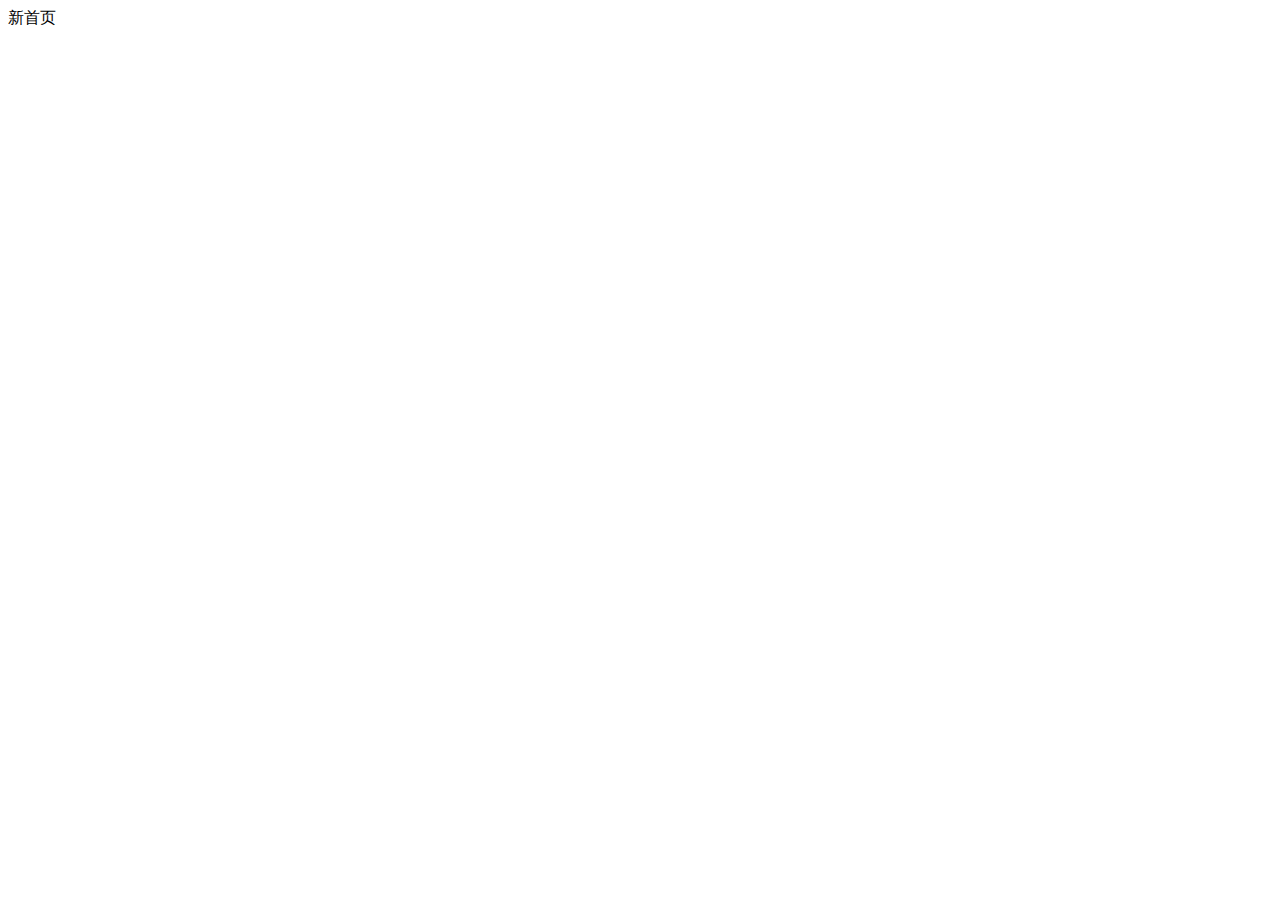
==== commit 79a1bdbc: "修改首页类容" ====
--- a/index.html
+++ b/index.html
@@ -2,32 +2,14 @@
 <html lang="en">
 
 <head>
-    <meta charset="UTF-8" />
-    <link rel="icon" type="image/svg+xml" href="/vite.svg" />
-    <meta name="viewport" content="width=device-width, initial-scale=1.0" />
-    <title>Vite + Vue + TS</title>
-    <link rel="stylesheet" href="https://cdn.pannellum.org/2.5/pannellum.css" />
-    <script type="text/javascript" src="https://cdn.pannellum.org/2.5/pannellum.js"></script>
-
-    <link href="https://vjs.zencdn.net/7.1.0/video-js.css" rel="stylesheet" type="text/css">
-    <script src="https://vjs.zencdn.net/7.1.0/video.js"></script>
-    <script src="./videojs-pannellum-plugin.js"></script>
-    <style>
-        #app {
-            width: 100vw;
-            height: 100vh;
-            overflow: hidden;
-            padding: 0 !important;
-            margin: 0;
-        }
-    </style>
-  <script type="module" crossorigin src="/assets/index.a1906443.js"></script>
-  <link rel="stylesheet" href="/assets/index.34f22d08.css">
+    <meta charset="UTF-8">
+    <meta http-equiv="X-UA-Compatible" content="IE=edge">
+    <meta name="viewport" content="width=device-width, initial-scale=1.0">
+    <title>Document</title>
 </head>
 
 <body>
-    <div id="app"></div>
-    
+    新首页
 </body>
 
 </html>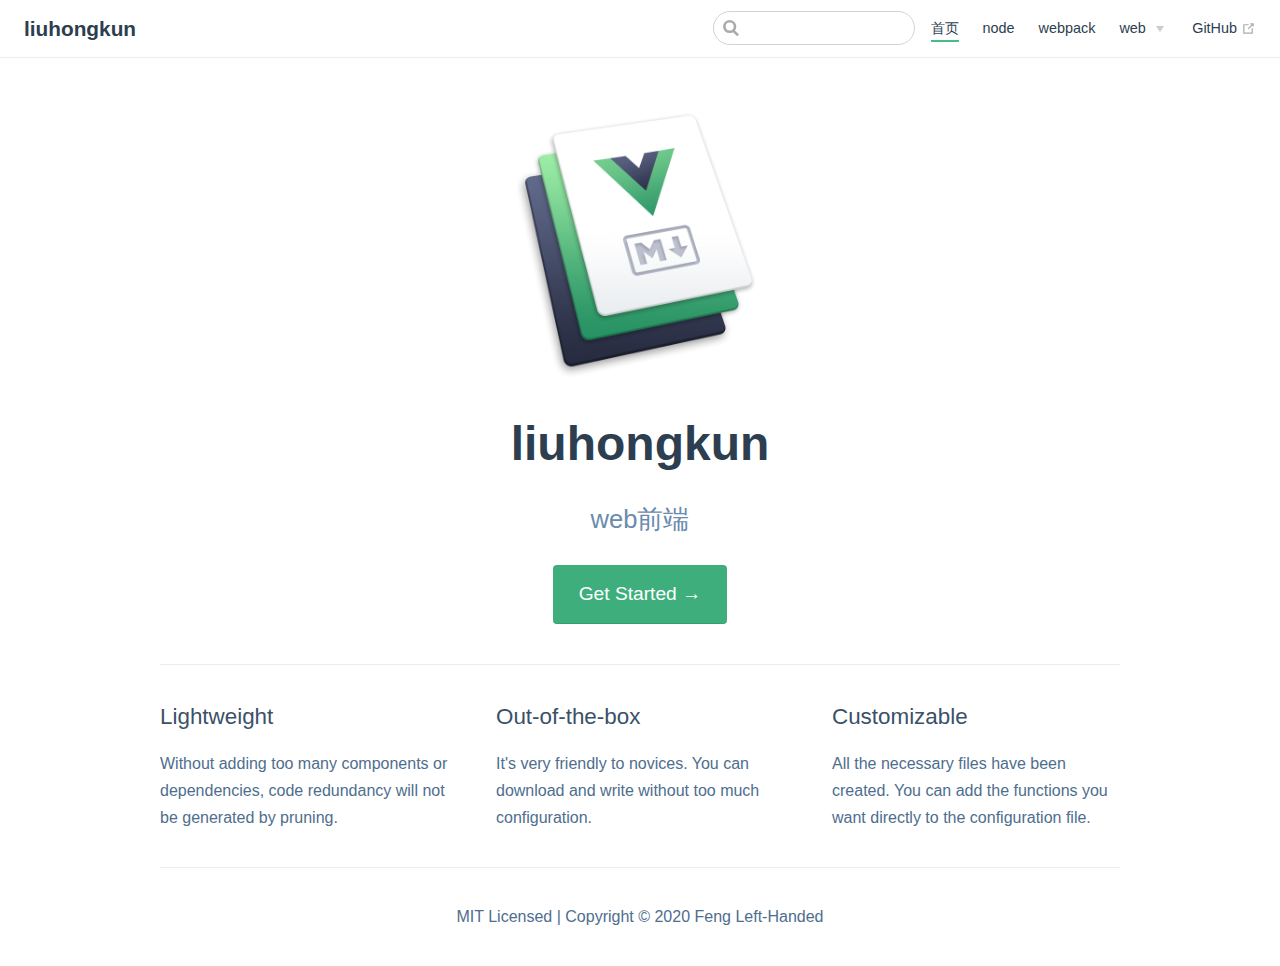
==== commit 97724843: "新增root打包" ====
--- a/index.html
+++ b/index.html
@@ -1,15 +1,50 @@
 <!DOCTYPE html>
-<html lang="en">
-
-<head>
-    <meta charset="UTF-8">
-    <meta http-equiv="X-UA-Compatible" content="IE=edge">
-    <meta name="viewport" content="width=device-width, initial-scale=1.0">
-    <title>Document</title>
-</head>
-
-<body>
-    新首页
-</body>
-
-</html>+<html lang="en-US">
+  <head>
+    <meta charset="utf-8">
+    <meta name="viewport" content="width=device-width,initial-scale=1">
+    <title>liuhongkun</title>
+    <meta name="generator" content="VuePress 1.9.7">
+    
+    <meta name="description" content="web前端">
+    
+    <link rel="preload" href="/assets/css/0.styles.79aa38f3.css" as="style"><link rel="preload" href="/assets/js/app.4c68058b.js" as="script"><link rel="preload" href="/assets/js/2.1118c26e.js" as="script"><link rel="preload" href="/assets/js/7.4d21b08e.js" as="script"><link rel="prefetch" href="/assets/js/10.bebe4776.js"><link rel="prefetch" href="/assets/js/11.54d53744.js"><link rel="prefetch" href="/assets/js/12.f63acca9.js"><link rel="prefetch" href="/assets/js/13.57d7dad9.js"><link rel="prefetch" href="/assets/js/14.7144ee9c.js"><link rel="prefetch" href="/assets/js/15.3b3a5fe8.js"><link rel="prefetch" href="/assets/js/16.1c68860a.js"><link rel="prefetch" href="/assets/js/17.ef746f3f.js"><link rel="prefetch" href="/assets/js/18.d2d7d7c7.js"><link rel="prefetch" href="/assets/js/19.1312a57f.js"><link rel="prefetch" href="/assets/js/3.2af03376.js"><link rel="prefetch" href="/assets/js/4.c3b33299.js"><link rel="prefetch" href="/assets/js/5.7d117bf9.js"><link rel="prefetch" href="/assets/js/6.900c970e.js"><link rel="prefetch" href="/assets/js/8.faed51bf.js"><link rel="prefetch" href="/assets/js/9.0e15d73d.js">
+    <link rel="stylesheet" href="/assets/css/0.styles.79aa38f3.css">
+  </head>
+  <body>
+    <div id="app" data-server-rendered="true"><div class="theme-container no-sidebar"><header class="navbar"><div class="sidebar-button"><svg xmlns="http://www.w3.org/2000/svg" aria-hidden="true" role="img" viewBox="0 0 448 512" class="icon"><path fill="currentColor" d="M436 124H12c-6.627 0-12-5.373-12-12V80c0-6.627 5.373-12 12-12h424c6.627 0 12 5.373 12 12v32c0 6.627-5.373 12-12 12zm0 160H12c-6.627 0-12-5.373-12-12v-32c0-6.627 5.373-12 12-12h424c6.627 0 12 5.373 12 12v32c0 6.627-5.373 12-12 12zm0 160H12c-6.627 0-12-5.373-12-12v-32c0-6.627 5.373-12 12-12h424c6.627 0 12 5.373 12 12v32c0 6.627-5.373 12-12 12z"></path></svg></div> <a href="/" aria-current="page" class="home-link router-link-exact-active router-link-active"><!----> <span class="site-name">liuhongkun</span></a> <div class="links"><div class="search-box"><input aria-label="Search" autocomplete="off" spellcheck="false" value=""> <!----></div> <nav class="nav-links can-hide"><div class="nav-item"><a href="/" aria-current="page" class="nav-link router-link-exact-active router-link-active">
+  首页
+</a></div><div class="nav-item"><a href="/node/" class="nav-link">
+  node
+</a></div><div class="nav-item"><a href="/webpack/" class="nav-link">
+  webpack
+</a></div><div class="nav-item"><div class="dropdown-wrapper"><button type="button" aria-label="web" class="dropdown-title"><span class="title">web</span> <span class="arrow down"></span></button> <button type="button" aria-label="web" class="mobile-dropdown-title"><span class="title">web</span> <span class="arrow right"></span></button> <ul class="nav-dropdown" style="display:none;"><li class="dropdown-item"><!----> <a href="/web/vue/" class="nav-link">
+  vue
+</a></li><li class="dropdown-item"><!----> <a href="/web/react/" class="nav-link">
+  react
+</a></li></ul></div></div> <a href="https://github.com/zpfz/vuepress-creator" target="_blank" rel="noopener noreferrer" class="repo-link">
+    GitHub
+    <span><svg xmlns="http://www.w3.org/2000/svg" aria-hidden="true" focusable="false" x="0px" y="0px" viewBox="0 0 100 100" width="15" height="15" class="icon outbound"><path fill="currentColor" d="M18.8,85.1h56l0,0c2.2,0,4-1.8,4-4v-32h-8v28h-48v-48h28v-8h-32l0,0c-2.2,0-4,1.8-4,4v56C14.8,83.3,16.6,85.1,18.8,85.1z"></path> <polygon fill="currentColor" points="45.7,48.7 51.3,54.3 77.2,28.5 77.2,37.2 85.2,37.2 85.2,14.9 62.8,14.9 62.8,22.9 71.5,22.9"></polygon></svg> <span class="sr-only">(opens new window)</span></span></a></nav></div></header> <div class="sidebar-mask"></div> <aside class="sidebar"><nav class="nav-links"><div class="nav-item"><a href="/" aria-current="page" class="nav-link router-link-exact-active router-link-active">
+  首页
+</a></div><div class="nav-item"><a href="/node/" class="nav-link">
+  node
+</a></div><div class="nav-item"><a href="/webpack/" class="nav-link">
+  webpack
+</a></div><div class="nav-item"><div class="dropdown-wrapper"><button type="button" aria-label="web" class="dropdown-title"><span class="title">web</span> <span class="arrow down"></span></button> <button type="button" aria-label="web" class="mobile-dropdown-title"><span class="title">web</span> <span class="arrow right"></span></button> <ul class="nav-dropdown" style="display:none;"><li class="dropdown-item"><!----> <a href="/web/vue/" class="nav-link">
+  vue
+</a></li><li class="dropdown-item"><!----> <a href="/web/react/" class="nav-link">
+  react
+</a></li></ul></div></div> <a href="https://github.com/zpfz/vuepress-creator" target="_blank" rel="noopener noreferrer" class="repo-link">
+    GitHub
+    <span><svg xmlns="http://www.w3.org/2000/svg" aria-hidden="true" focusable="false" x="0px" y="0px" viewBox="0 0 100 100" width="15" height="15" class="icon outbound"><path fill="currentColor" d="M18.8,85.1h56l0,0c2.2,0,4-1.8,4-4v-32h-8v28h-48v-48h28v-8h-32l0,0c-2.2,0-4,1.8-4,4v56C14.8,83.3,16.6,85.1,18.8,85.1z"></path> <polygon fill="currentColor" points="45.7,48.7 51.3,54.3 77.2,28.5 77.2,37.2 85.2,37.2 85.2,14.9 62.8,14.9 62.8,22.9 71.5,22.9"></polygon></svg> <span class="sr-only">(opens new window)</span></span></a></nav>  <!----> </aside> <main aria-labelledby="main-title" class="home"><header class="hero"><img src="/assets/logo.png" alt="hero"> <h1 id="main-title">
+      liuhongkun
+    </h1> <p class="description">
+      web前端
+    </p> <p class="action"><a href="/web/" class="nav-link action-button">
+  Get Started →
+</a></p></header> <div class="features"><div class="feature"><h2>Lightweight</h2> <p>Without adding too many components or dependencies, code redundancy will not be generated by pruning.</p></div><div class="feature"><h2>Out-of-the-box</h2> <p>It's very friendly to novices. You can download and write without too much configuration.</p></div><div class="feature"><h2>Customizable</h2> <p>All the necessary files have been created. You can add the functions you want directly to the configuration file.</p></div></div> <div class="theme-default-content custom content__default"></div> <div class="footer">
+    MIT Licensed | Copyright © 2020 Feng Left-Handed
+  </div></main></div><div class="global-ui"></div></div>
+    <script src="/assets/js/app.4c68058b.js" defer></script><script src="/assets/js/2.1118c26e.js" defer></script><script src="/assets/js/7.4d21b08e.js" defer></script>
+  </body>
+</html>
--- a/assets/css/0.styles.79aa38f3.css
+++ b/assets/css/0.styles.79aa38f3.css
@@ -0,0 +1 @@
+code[class*=language-],pre[class*=language-]{color:#ccc;background:none;font-family:Consolas,Monaco,Andale Mono,Ubuntu Mono,monospace;font-size:1em;text-align:left;white-space:pre;word-spacing:normal;word-break:normal;word-wrap:normal;line-height:1.5;-moz-tab-size:4;-o-tab-size:4;tab-size:4;-webkit-hyphens:none;hyphens:none}pre[class*=language-]{padding:1em;margin:.5em 0;overflow:auto}:not(pre)>code[class*=language-],pre[class*=language-]{background:#2d2d2d}:not(pre)>code[class*=language-]{padding:.1em;border-radius:.3em;white-space:normal}.token.block-comment,.token.cdata,.token.comment,.token.doctype,.token.prolog{color:#999}.token.punctuation{color:#ccc}.token.attr-name,.token.deleted,.token.namespace,.token.tag{color:#e2777a}.token.function-name{color:#6196cc}.token.boolean,.token.function,.token.number{color:#f08d49}.token.class-name,.token.constant,.token.property,.token.symbol{color:#f8c555}.token.atrule,.token.builtin,.token.important,.token.keyword,.token.selector{color:#cc99cd}.token.attr-value,.token.char,.token.regex,.token.string,.token.variable{color:#7ec699}.token.entity,.token.operator,.token.url{color:#67cdcc}.token.bold,.token.important{font-weight:700}.token.italic{font-style:italic}.token.entity{cursor:help}.token.inserted{color:green}.theme-default-content code{color:#476582;padding:.25rem .5rem;margin:0;font-size:.85em;background-color:rgba(27,31,35,.05);border-radius:3px}.theme-default-content code .token.deleted{color:#ec5975}.theme-default-content code .token.inserted{color:#3eaf7c}.theme-default-content pre,.theme-default-content pre[class*=language-]{line-height:1.4;padding:1.25rem 1.5rem;margin:.85rem 0;background-color:#282c34;border-radius:6px;overflow:auto}.theme-default-content pre[class*=language-] code,.theme-default-content pre code{color:#fff;padding:0;background-color:transparent;border-radius:0}div[class*=language-]{position:relative;background-color:#282c34;border-radius:6px}div[class*=language-] .highlight-lines{-webkit-user-select:none;user-select:none;padding-top:1.3rem;position:absolute;top:0;left:0;width:100%;line-height:1.4}div[class*=language-] .highlight-lines .highlighted{background-color:rgba(0,0,0,.66)}div[class*=language-] pre,div[class*=language-] pre[class*=language-]{background:transparent;position:relative;z-index:1}div[class*=language-]:before{position:absolute;z-index:3;top:.8em;right:1em;font-size:.75rem;color:hsla(0,0%,100%,.4)}div[class*=language-]:not(.line-numbers-mode) .line-numbers-wrapper{display:none}div[class*=language-].line-numbers-mode .highlight-lines .highlighted{position:relative}div[class*=language-].line-numbers-mode .highlight-lines .highlighted:before{content:" ";position:absolute;z-index:3;left:0;top:0;display:block;width:3.5rem;height:100%;background-color:rgba(0,0,0,.66)}div[class*=language-].line-numbers-mode pre{padding-left:4.5rem;vertical-align:middle}div[class*=language-].line-numbers-mode .line-numbers-wrapper{position:absolute;top:0;width:3.5rem;text-align:center;color:hsla(0,0%,100%,.3);padding:1.25rem 0;line-height:1.4}div[class*=language-].line-numbers-mode .line-numbers-wrapper br{-webkit-user-select:none;user-select:none}div[class*=language-].line-numbers-mode .line-numbers-wrapper .line-number{position:relative;z-index:4;-webkit-user-select:none;user-select:none;font-size:.85em}div[class*=language-].line-numbers-mode:after{content:"";position:absolute;z-index:2;top:0;left:0;width:3.5rem;height:100%;border-radius:6px 0 0 6px;border-right:1px solid rgba(0,0,0,.66);background-color:#282c34}div[class~=language-js]:before{content:"js"}div[class~=language-ts]:before{content:"ts"}div[class~=language-html]:before{content:"html"}div[class~=language-md]:before{content:"md"}div[class~=language-vue]:before{content:"vue"}div[class~=language-css]:before{content:"css"}div[class~=language-sass]:before{content:"sass"}div[class~=language-scss]:before{content:"scss"}div[class~=language-less]:before{content:"less"}div[class~=language-stylus]:before{content:"stylus"}div[class~=language-go]:before{content:"go"}div[class~=language-java]:before{content:"java"}div[class~=language-c]:before{content:"c"}div[class~=language-sh]:before{content:"sh"}div[class~=language-yaml]:before{content:"yaml"}div[class~=language-py]:before{content:"py"}div[class~=language-docker]:before{content:"docker"}div[class~=language-dockerfile]:before{content:"dockerfile"}div[class~=language-makefile]:before{content:"makefile"}div[class~=language-javascript]:before{content:"js"}div[class~=language-typescript]:before{content:"ts"}div[class~=language-markup]:before{content:"html"}div[class~=language-markdown]:before{content:"md"}div[class~=language-json]:before{content:"json"}div[class~=language-ruby]:before{content:"rb"}div[class~=language-python]:before{content:"py"}div[class~=language-bash]:before{content:"sh"}div[class~=language-php]:before{content:"php"}.custom-block .custom-block-title{font-weight:600;margin-bottom:-.4rem}.custom-block.danger,.custom-block.tip,.custom-block.warning{padding:.1rem 1.5rem;border-left-width:.5rem;border-left-style:solid;margin:1rem 0}.custom-block.tip{background-color:#f3f5f7;border-color:#42b983}.custom-block.warning{background-color:rgba(255,229,100,.3);border-color:#e7c000;color:#6b5900}.custom-block.warning .custom-block-title{color:#b29400}.custom-block.warning a{color:#2c3e50}.custom-block.danger{background-color:#ffe6e6;border-color:#c00;color:#4d0000}.custom-block.danger .custom-block-title{color:#900}.custom-block.danger a{color:#2c3e50}.custom-block.details{display:block;position:relative;border-radius:2px;margin:1.6em 0;padding:1.6em;background-color:#eee}.custom-block.details h4{margin-top:0}.custom-block.details figure:last-child,.custom-block.details p:last-child{margin-bottom:0;padding-bottom:0}.custom-block.details summary{outline:none;cursor:pointer}.arrow{display:inline-block;width:0;height:0}.arrow.up{border-bottom:6px solid #ccc}.arrow.down,.arrow.up{border-left:4px solid transparent;border-right:4px solid transparent}.arrow.down{border-top:6px solid #ccc}.arrow.right{border-left:6px solid #ccc}.arrow.left,.arrow.right{border-top:4px solid transparent;border-bottom:4px solid transparent}.arrow.left{border-right:6px solid #ccc}.theme-default-content:not(.custom){max-width:740px;margin:0 auto;padding:2rem 2.5rem}@media (max-width:959px){.theme-default-content:not(.custom){padding:2rem}}@media (max-width:419px){.theme-default-content:not(.custom){padding:1.5rem}}.table-of-contents .badge{vertical-align:middle}body,html{padding:0;margin:0;background-color:#fff}body{font-family:-apple-system,BlinkMacSystemFont,Segoe UI,Roboto,Oxygen,Ubuntu,Cantarell,Fira Sans,Droid Sans,Helvetica Neue,sans-serif;-webkit-font-smoothing:antialiased;-moz-osx-font-smoothing:grayscale;font-size:16px;color:#2c3e50}.page{padding-left:20rem}.navbar{z-index:20;right:0;height:3.6rem;background-color:#fff;box-sizing:border-box;border-bottom:1px solid #eaecef}.navbar,.sidebar-mask{position:fixed;top:0;left:0}.sidebar-mask{z-index:9;width:100vw;height:100vh;display:none}.sidebar{font-size:16px;background-color:#fff;width:20rem;position:fixed;z-index:10;margin:0;top:3.6rem;left:0;bottom:0;box-sizing:border-box;border-right:1px solid #eaecef;overflow-y:auto}.theme-default-content:not(.custom)>:first-child{margin-top:3.6rem}.theme-default-content:not(.custom) a:hover{text-decoration:underline}.theme-default-content:not(.custom) p.demo{padding:1rem 1.5rem;border:1px solid #ddd;border-radius:4px}.theme-default-content:not(.custom) img{max-width:100%}.theme-default-content.custom{padding:0;margin:0}.theme-default-content.custom img{max-width:100%}a{font-weight:500;text-decoration:none}a,p a code{color:#3eaf7c}p a code{font-weight:400}kbd{background:#eee;border:.15rem solid #ddd;border-bottom:.25rem solid #ddd;border-radius:.15rem;padding:0 .15em}blockquote{font-size:1rem;color:#999;border-left:.2rem solid #dfe2e5;margin:1rem 0;padding:.25rem 0 .25rem 1rem}blockquote>p{margin:0}ol,ul{padding-left:1.2em}strong{font-weight:600}h1,h2,h3,h4,h5,h6{font-weight:600;line-height:1.25}.theme-default-content:not(.custom)>h1,.theme-default-content:not(.custom)>h2,.theme-default-content:not(.custom)>h3,.theme-default-content:not(.custom)>h4,.theme-default-content:not(.custom)>h5,.theme-default-content:not(.custom)>h6{margin-top:-3.1rem;padding-top:4.6rem;margin-bottom:0}.theme-default-content:not(.custom)>h1:first-child,.theme-default-content:not(.custom)>h2:first-child,.theme-default-content:not(.custom)>h3:first-child,.theme-default-content:not(.custom)>h4:first-child,.theme-default-content:not(.custom)>h5:first-child,.theme-default-content:not(.custom)>h6:first-child{margin-top:-1.5rem;margin-bottom:1rem}.theme-default-content:not(.custom)>h1:first-child+.custom-block,.theme-default-content:not(.custom)>h1:first-child+p,.theme-default-content:not(.custom)>h1:first-child+pre,.theme-default-content:not(.custom)>h2:first-child+.custom-block,.theme-default-content:not(.custom)>h2:first-child+p,.theme-default-content:not(.custom)>h2:first-child+pre,.theme-default-content:not(.custom)>h3:first-child+.custom-block,.theme-default-content:not(.custom)>h3:first-child+p,.theme-default-content:not(.custom)>h3:first-child+pre,.theme-default-content:not(.custom)>h4:first-child+.custom-block,.theme-default-content:not(.custom)>h4:first-child+p,.theme-default-content:not(.custom)>h4:first-child+pre,.theme-default-content:not(.custom)>h5:first-child+.custom-block,.theme-default-content:not(.custom)>h5:first-child+p,.theme-default-content:not(.custom)>h5:first-child+pre,.theme-default-content:not(.custom)>h6:first-child+.custom-block,.theme-default-content:not(.custom)>h6:first-child+p,.theme-default-content:not(.custom)>h6:first-child+pre{margin-top:2rem}h1:focus .header-anchor,h1:hover .header-anchor,h2:focus .header-anchor,h2:hover .header-anchor,h3:focus .header-anchor,h3:hover .header-anchor,h4:focus .header-anchor,h4:hover .header-anchor,h5:focus .header-anchor,h5:hover .header-anchor,h6:focus .header-anchor,h6:hover .header-anchor{opacity:1}h1{font-size:2.2rem}h2{font-size:1.65rem;padding-bottom:.3rem;border-bottom:1px solid #eaecef}h3{font-size:1.35rem}a.header-anchor{font-size:.85em;float:left;margin-left:-.87em;padding-right:.23em;margin-top:.125em;opacity:0}a.header-anchor:focus,a.header-anchor:hover{text-decoration:none}.line-number,code,kbd{font-family:source-code-pro,Menlo,Monaco,Consolas,Courier New,monospace}ol,p,ul{line-height:1.7}hr{border:0;border-top:1px solid #eaecef}table{border-collapse:collapse;margin:1rem 0;display:block;overflow-x:auto}tr{border-top:1px solid #dfe2e5}tr:nth-child(2n){background-color:#f6f8fa}td,th{border:1px solid #dfe2e5;padding:.6em 1em}.theme-container.sidebar-open .sidebar-mask{display:block}.theme-container.no-navbar .theme-default-content:not(.custom)>h1,.theme-container.no-navbar h2,.theme-container.no-navbar h3,.theme-container.no-navbar h4,.theme-container.no-navbar h5,.theme-container.no-navbar h6{margin-top:1.5rem;padding-top:0}.theme-container.no-navbar .sidebar{top:0}@media (min-width:720px){.theme-container.no-sidebar .sidebar{display:none}.theme-container.no-sidebar .page{padding-left:0}}@media (max-width:959px){.sidebar{font-size:15px;width:16.4rem}.page{padding-left:16.4rem}}@media (max-width:719px){.sidebar{top:0;padding-top:3.6rem;transform:translateX(-100%);transition:transform .2s ease}.page{padding-left:0}.theme-container.sidebar-open .sidebar{transform:translateX(0)}.theme-container.no-navbar .sidebar{padding-top:0}}@media (max-width:419px){h1{font-size:1.9rem}.theme-default-content div[class*=language-]{margin:.85rem -1.5rem;border-radius:0}}#nprogress{pointer-events:none}#nprogress .bar{background:#3eaf7c;position:fixed;z-index:1031;top:0;left:0;width:100%;height:2px}#nprogress .peg{display:block;position:absolute;right:0;width:100px;height:100%;box-shadow:0 0 10px #3eaf7c,0 0 5px #3eaf7c;opacity:1;transform:rotate(3deg) translateY(-4px)}#nprogress .spinner{display:block;position:fixed;z-index:1031;top:15px;right:15px}#nprogress .spinner-icon{width:18px;height:18px;box-sizing:border-box;border-color:#3eaf7c transparent transparent #3eaf7c;border-style:solid;border-width:2px;border-radius:50%;-webkit-animation:nprogress-spinner .4s linear infinite;animation:nprogress-spinner .4s linear infinite}.nprogress-custom-parent{overflow:hidden;position:relative}.nprogress-custom-parent #nprogress .bar,.nprogress-custom-parent #nprogress .spinner{position:absolute}@-webkit-keyframes nprogress-spinner{0%{transform:rotate(0deg)}to{transform:rotate(1turn)}}@keyframes nprogress-spinner{0%{transform:rotate(0deg)}to{transform:rotate(1turn)}}html{scroll-behavior:smooth}.icon.outbound{color:#aaa;display:inline-block;vertical-align:middle;position:relative;top:-1px}.sr-only{position:absolute;width:1px;height:1px;padding:0;margin:-1px;overflow:hidden;clip:rect(0,0,0,0);white-space:nowrap;border-width:0}.home{padding:3.6rem 2rem 0;max-width:960px;margin:0 auto;display:block}.home .hero{text-align:center}.home .hero img{max-width:100%;max-height:280px;display:block;margin:3rem auto 1.5rem}.home .hero h1{font-size:3rem}.home .hero .action,.home .hero .description,.home .hero h1{margin:1.8rem auto}.home .hero .description{max-width:35rem;font-size:1.6rem;line-height:1.3;color:#6a8bad}.home .hero .action-button{display:inline-block;font-size:1.2rem;color:#fff;background-color:#3eaf7c;padding:.8rem 1.6rem;border-radius:4px;transition:background-color .1s ease;box-sizing:border-box;border-bottom:1px solid #389d70}.home .hero .action-button:hover{background-color:#4abf8a}.home .features{border-top:1px solid #eaecef;padding:1.2rem 0;margin-top:2.5rem;display:flex;flex-wrap:wrap;align-items:flex-start;align-content:stretch;justify-content:space-between}.home .feature{flex-grow:1;flex-basis:30%;max-width:30%}.home .feature h2{font-size:1.4rem;font-weight:500;border-bottom:none;padding-bottom:0;color:#3a5169}.home .feature p{color:#4e6e8e}.home .footer{padding:2.5rem;border-top:1px solid #eaecef;text-align:center;color:#4e6e8e}@media (max-width:719px){.home .features{flex-direction:column}.home .feature{max-width:100%;padding:0 2.5rem}}@media (max-width:419px){.home{padding-left:1.5rem;padding-right:1.5rem}.home .hero img{max-height:210px;margin:2rem auto 1.2rem}.home .hero h1{font-size:2rem}.home .hero .action,.home .hero .description,.home .hero h1{margin:1.2rem auto}.home .hero .description{font-size:1.2rem}.home .hero .action-button{font-size:1rem;padding:.6rem 1.2rem}.home .feature h2{font-size:1.25rem}}.search-box{display:inline-block;position:relative;margin-right:1rem}.search-box input{cursor:text;width:10rem;height:2rem;color:#4e6e8e;display:inline-block;border:1px solid #cfd4db;border-radius:2rem;font-size:.9rem;line-height:2rem;padding:0 .5rem 0 2rem;outline:none;transition:all .2s ease;background:#fff url(/assets/img/search.83621669.svg) .6rem .5rem no-repeat;background-size:1rem}.search-box input:focus{cursor:auto;border-color:#3eaf7c}.search-box .suggestions{background:#fff;width:20rem;position:absolute;top:2rem;border:1px solid #cfd4db;border-radius:6px;padding:.4rem;list-style-type:none}.search-box .suggestions.align-right{right:0}.search-box .suggestion{line-height:1.4;padding:.4rem .6rem;border-radius:4px;cursor:pointer}.search-box .suggestion a{white-space:normal;color:#5d82a6}.search-box .suggestion a .page-title{font-weight:600}.search-box .suggestion a .header{font-size:.9em;margin-left:.25em}.search-box .suggestion.focused{background-color:#f3f4f5}.search-box .suggestion.focused a{color:#3eaf7c}@media (max-width:959px){.search-box input{cursor:pointer;width:0;border-color:transparent;position:relative}.search-box input:focus{cursor:text;left:0;width:10rem}}@media (-ms-high-contrast:none){.search-box input{height:2rem}}@media (max-width:959px) and (min-width:719px){.search-box .suggestions{left:0}}@media (max-width:719px){.search-box{margin-right:0}.search-box input{left:1rem}.search-box .suggestions{right:0}}@media (max-width:419px){.search-box .suggestions{width:calc(100vw - 4rem)}.search-box input:focus{width:8rem}}.sidebar-button{cursor:pointer;display:none;width:1.25rem;height:1.25rem;position:absolute;padding:.6rem;top:.6rem;left:1rem}.sidebar-button .icon{display:block;width:1.25rem;height:1.25rem}@media (max-width:719px){.sidebar-button{display:block}}.dropdown-enter,.dropdown-leave-to{height:0!important}.dropdown-wrapper{cursor:pointer}.dropdown-wrapper .dropdown-title,.dropdown-wrapper .mobile-dropdown-title{display:block;font-size:.9rem;font-family:inherit;cursor:inherit;padding:inherit;line-height:1.4rem;background:transparent;border:none;font-weight:500;color:#2c3e50}.dropdown-wrapper .dropdown-title:hover,.dropdown-wrapper .mobile-dropdown-title:hover{border-color:transparent}.dropdown-wrapper .dropdown-title .arrow,.dropdown-wrapper .mobile-dropdown-title .arrow{vertical-align:middle;margin-top:-1px;margin-left:.4rem}.dropdown-wrapper .mobile-dropdown-title{display:none;font-weight:600}.dropdown-wrapper .mobile-dropdown-title font-size inherit:hover{color:#3eaf7c}.dropdown-wrapper .nav-dropdown .dropdown-item{color:inherit;line-height:1.7rem}.dropdown-wrapper .nav-dropdown .dropdown-item h4{margin:.45rem 0 0;border-top:1px solid #eee;padding:1rem 1.5rem .45rem 1.25rem}.dropdown-wrapper .nav-dropdown .dropdown-item .dropdown-subitem-wrapper{padding:0;list-style:none}.dropdown-wrapper .nav-dropdown .dropdown-item .dropdown-subitem-wrapper .dropdown-subitem{font-size:.9em}.dropdown-wrapper .nav-dropdown .dropdown-item a{display:block;line-height:1.7rem;position:relative;border-bottom:none;font-weight:400;margin-bottom:0;padding:0 1.5rem 0 1.25rem}.dropdown-wrapper .nav-dropdown .dropdown-item a.router-link-active,.dropdown-wrapper .nav-dropdown .dropdown-item a:hover{color:#3eaf7c}.dropdown-wrapper .nav-dropdown .dropdown-item a.router-link-active:after{content:"";width:0;height:0;border-left:5px solid #3eaf7c;border-top:3px solid transparent;border-bottom:3px solid transparent;position:absolute;top:calc(50% - 2px);left:9px}.dropdown-wrapper .nav-dropdown .dropdown-item:first-child h4{margin-top:0;padding-top:0;border-top:0}@media (max-width:719px){.dropdown-wrapper.open .dropdown-title{margin-bottom:.5rem}.dropdown-wrapper .dropdown-title{display:none}.dropdown-wrapper .mobile-dropdown-title{display:block}.dropdown-wrapper .nav-dropdown{transition:height .1s ease-out;overflow:hidden}.dropdown-wrapper .nav-dropdown .dropdown-item h4{border-top:0;margin-top:0;padding-top:0}.dropdown-wrapper .nav-dropdown .dropdown-item>a,.dropdown-wrapper .nav-dropdown .dropdown-item h4{font-size:15px;line-height:2rem}.dropdown-wrapper .nav-dropdown .dropdown-item .dropdown-subitem{font-size:14px;padding-left:1rem}}@media (min-width:719px){.dropdown-wrapper{height:1.8rem}.dropdown-wrapper.open .nav-dropdown,.dropdown-wrapper:hover .nav-dropdown{display:block!important}.dropdown-wrapper.open:blur{display:none}.dropdown-wrapper .nav-dropdown{display:none;height:auto!important;box-sizing:border-box;max-height:calc(100vh - 2.7rem);overflow-y:auto;position:absolute;top:100%;right:0;background-color:#fff;padding:.6rem 0;border:1px solid;border-color:#ddd #ddd #ccc;text-align:left;border-radius:.25rem;white-space:nowrap;margin:0}}.nav-links{display:inline-block}.nav-links a{line-height:1.4rem;color:inherit}.nav-links a.router-link-active,.nav-links a:hover{color:#3eaf7c}.nav-links .nav-item{position:relative;display:inline-block;margin-left:1.5rem;line-height:2rem}.nav-links .nav-item:first-child{margin-left:0}.nav-links .repo-link{margin-left:1.5rem}@media (max-width:719px){.nav-links .nav-item,.nav-links .repo-link{margin-left:0}}@media (min-width:719px){.nav-links a.router-link-active,.nav-links a:hover{color:#2c3e50}.nav-item>a:not(.external).router-link-active,.nav-item>a:not(.external):hover{margin-bottom:-2px;border-bottom:2px solid #46bd87}}.navbar{padding:.7rem 1.5rem;line-height:2.2rem}.navbar a,.navbar img,.navbar span{display:inline-block}.navbar .logo{height:2.2rem;min-width:2.2rem;margin-right:.8rem;vertical-align:top}.navbar .site-name{font-size:1.3rem;font-weight:600;color:#2c3e50;position:relative}.navbar .links{padding-left:1.5rem;box-sizing:border-box;background-color:#fff;white-space:nowrap;font-size:.9rem;position:absolute;right:1.5rem;top:.7rem;display:flex}.navbar .links .search-box{flex:0 0 auto;vertical-align:top}@media (max-width:719px){.navbar{padding-left:4rem}.navbar .can-hide{display:none}.navbar .links{padding-left:1.5rem}.navbar .site-name{width:calc(100vw - 9.4rem);overflow:hidden;white-space:nowrap;text-overflow:ellipsis}}.page-edit{max-width:740px;margin:0 auto;padding:2rem 2.5rem}@media (max-width:959px){.page-edit{padding:2rem}}@media (max-width:419px){.page-edit{padding:1.5rem}}.page-edit{padding-top:1rem;padding-bottom:1rem;overflow:auto}.page-edit .edit-link{display:inline-block}.page-edit .edit-link a{color:#4e6e8e;margin-right:.25rem}.page-edit .last-updated{float:right;font-size:.9em}.page-edit .last-updated .prefix{font-weight:500;color:#4e6e8e}.page-edit .last-updated .time{font-weight:400;color:#767676}@media (max-width:719px){.page-edit .edit-link{margin-bottom:.5rem}.page-edit .last-updated{font-size:.8em;float:none;text-align:left}}.page-nav{max-width:740px;margin:0 auto;padding:2rem 2.5rem}@media (max-width:959px){.page-nav{padding:2rem}}@media (max-width:419px){.page-nav{padding:1.5rem}}.page-nav{padding-top:1rem;padding-bottom:0}.page-nav .inner{min-height:2rem;margin-top:0;border-top:1px solid #eaecef;padding-top:1rem;overflow:auto}.page-nav .next{float:right}.page{padding-bottom:2rem;display:block}.sidebar-group .sidebar-group{padding-left:.5em}.sidebar-group:not(.collapsable) .sidebar-heading:not(.clickable){cursor:auto;color:inherit}.sidebar-group.is-sub-group{padding-left:0}.sidebar-group.is-sub-group>.sidebar-heading{font-size:.95em;line-height:1.4;font-weight:400;padding-left:2rem}.sidebar-group.is-sub-group>.sidebar-heading:not(.clickable){opacity:.5}.sidebar-group.is-sub-group>.sidebar-group-items{padding-left:1rem}.sidebar-group.is-sub-group>.sidebar-group-items>li>.sidebar-link{font-size:.95em;border-left:none}.sidebar-group.depth-2>.sidebar-heading{border-left:none}.sidebar-heading{color:#2c3e50;transition:color .15s ease;cursor:pointer;font-size:1.1em;font-weight:700;padding:.35rem 1.5rem .35rem 1.25rem;width:100%;box-sizing:border-box;margin:0;border-left:.25rem solid transparent}.sidebar-heading.open,.sidebar-heading:hover{color:inherit}.sidebar-heading .arrow{position:relative;top:-.12em;left:.5em}.sidebar-heading.clickable.active{font-weight:600;color:#3eaf7c;border-left-color:#3eaf7c}.sidebar-heading.clickable:hover{color:#3eaf7c}.sidebar-group-items{transition:height .1s ease-out;font-size:.95em;overflow:hidden}.sidebar .sidebar-sub-headers{padding-left:1rem;font-size:.95em}a.sidebar-link{font-size:1em;font-weight:400;display:inline-block;color:#2c3e50;border-left:.25rem solid transparent;padding:.35rem 1rem .35rem 1.25rem;line-height:1.4;width:100%;box-sizing:border-box}a.sidebar-link:hover{color:#3eaf7c}a.sidebar-link.active{font-weight:600;color:#3eaf7c;border-left-color:#3eaf7c}.sidebar-group a.sidebar-link{padding-left:2rem}.sidebar-sub-headers a.sidebar-link{padding-top:.25rem;padding-bottom:.25rem;border-left:none}.sidebar-sub-headers a.sidebar-link.active{font-weight:500}.sidebar ul{padding:0;margin:0;list-style-type:none}.sidebar a{display:inline-block}.sidebar .nav-links{display:none;border-bottom:1px solid #eaecef;padding:.5rem 0 .75rem}.sidebar .nav-links a{font-weight:600}.sidebar .nav-links .nav-item,.sidebar .nav-links .repo-link{display:block;line-height:1.25rem;font-size:1.1em;padding:.5rem 0 .5rem 1.5rem}.sidebar>.sidebar-links{padding:1.5rem 0}.sidebar>.sidebar-links>li>a.sidebar-link{font-size:1.1em;line-height:1.7;font-weight:700}.sidebar>.sidebar-links>li:not(:first-child){margin-top:.75rem}@media (max-width:719px){.sidebar .nav-links{display:block}.sidebar .nav-links .dropdown-wrapper .nav-dropdown .dropdown-item a.router-link-active:after{top:calc(1rem - 2px)}.sidebar>.sidebar-links{padding:1rem 0}}.theme-code-block[data-v-759a7d02]{display:none}.theme-code-block__active[data-v-759a7d02]{display:block}.theme-code-block>pre[data-v-759a7d02]{background-color:orange}.theme-code-group__nav[data-v-deefee04]{margin-bottom:-35px;background-color:#282c34;padding-bottom:22px;border-top-left-radius:6px;border-top-right-radius:6px;padding-left:10px;padding-top:10px}.theme-code-group__ul[data-v-deefee04]{margin:auto 0;padding-left:0;display:inline-flex;list-style:none}.theme-code-group__nav-tab[data-v-deefee04]{border:0;padding:5px;cursor:pointer;background-color:transparent;font-size:.85em;line-height:1.4;color:hsla(0,0%,100%,.9);font-weight:600}.theme-code-group__nav-tab-active[data-v-deefee04]{border-bottom:1px solid #42b983}.pre-blank[data-v-deefee04]{color:#42b983}.badge[data-v-15b7b770]{display:inline-block;font-size:14px;height:18px;line-height:18px;border-radius:3px;padding:0 6px;color:#fff}.badge.green[data-v-15b7b770],.badge.tip[data-v-15b7b770],.badge[data-v-15b7b770]{background-color:#42b983}.badge.error[data-v-15b7b770]{background-color:#da5961}.badge.warn[data-v-15b7b770],.badge.warning[data-v-15b7b770],.badge.yellow[data-v-15b7b770]{background-color:#e7c000}.badge+.badge[data-v-15b7b770]{margin-left:5px}--- a/assets/css/0.styles.79aa38f3.css
+++ b/assets/css/0.styles.79aa38f3.css
@@ -0,0 +1 @@
+code[class*=language-],pre[class*=language-]{color:#ccc;background:none;font-family:Consolas,Monaco,Andale Mono,Ubuntu Mono,monospace;font-size:1em;text-align:left;white-space:pre;word-spacing:normal;word-break:normal;word-wrap:normal;line-height:1.5;-moz-tab-size:4;-o-tab-size:4;tab-size:4;-webkit-hyphens:none;hyphens:none}pre[class*=language-]{padding:1em;margin:.5em 0;overflow:auto}:not(pre)>code[class*=language-],pre[class*=language-]{background:#2d2d2d}:not(pre)>code[class*=language-]{padding:.1em;border-radius:.3em;white-space:normal}.token.block-comment,.token.cdata,.token.comment,.token.doctype,.token.prolog{color:#999}.token.punctuation{color:#ccc}.token.attr-name,.token.deleted,.token.namespace,.token.tag{color:#e2777a}.token.function-name{color:#6196cc}.token.boolean,.token.function,.token.number{color:#f08d49}.token.class-name,.token.constant,.token.property,.token.symbol{color:#f8c555}.token.atrule,.token.builtin,.token.important,.token.keyword,.token.selector{color:#cc99cd}.token.attr-value,.token.char,.token.regex,.token.string,.token.variable{color:#7ec699}.token.entity,.token.operator,.token.url{color:#67cdcc}.token.bold,.token.important{font-weight:700}.token.italic{font-style:italic}.token.entity{cursor:help}.token.inserted{color:green}.theme-default-content code{color:#476582;padding:.25rem .5rem;margin:0;font-size:.85em;background-color:rgba(27,31,35,.05);border-radius:3px}.theme-default-content code .token.deleted{color:#ec5975}.theme-default-content code .token.inserted{color:#3eaf7c}.theme-default-content pre,.theme-default-content pre[class*=language-]{line-height:1.4;padding:1.25rem 1.5rem;margin:.85rem 0;background-color:#282c34;border-radius:6px;overflow:auto}.theme-default-content pre[class*=language-] code,.theme-default-content pre code{color:#fff;padding:0;background-color:transparent;border-radius:0}div[class*=language-]{position:relative;background-color:#282c34;border-radius:6px}div[class*=language-] .highlight-lines{-webkit-user-select:none;user-select:none;padding-top:1.3rem;position:absolute;top:0;left:0;width:100%;line-height:1.4}div[class*=language-] .highlight-lines .highlighted{background-color:rgba(0,0,0,.66)}div[class*=language-] pre,div[class*=language-] pre[class*=language-]{background:transparent;position:relative;z-index:1}div[class*=language-]:before{position:absolute;z-index:3;top:.8em;right:1em;font-size:.75rem;color:hsla(0,0%,100%,.4)}div[class*=language-]:not(.line-numbers-mode) .line-numbers-wrapper{display:none}div[class*=language-].line-numbers-mode .highlight-lines .highlighted{position:relative}div[class*=language-].line-numbers-mode .highlight-lines .highlighted:before{content:" ";position:absolute;z-index:3;left:0;top:0;display:block;width:3.5rem;height:100%;background-color:rgba(0,0,0,.66)}div[class*=language-].line-numbers-mode pre{padding-left:4.5rem;vertical-align:middle}div[class*=language-].line-numbers-mode .line-numbers-wrapper{position:absolute;top:0;width:3.5rem;text-align:center;color:hsla(0,0%,100%,.3);padding:1.25rem 0;line-height:1.4}div[class*=language-].line-numbers-mode .line-numbers-wrapper br{-webkit-user-select:none;user-select:none}div[class*=language-].line-numbers-mode .line-numbers-wrapper .line-number{position:relative;z-index:4;-webkit-user-select:none;user-select:none;font-size:.85em}div[class*=language-].line-numbers-mode:after{content:"";position:absolute;z-index:2;top:0;left:0;width:3.5rem;height:100%;border-radius:6px 0 0 6px;border-right:1px solid rgba(0,0,0,.66);background-color:#282c34}div[class~=language-js]:before{content:"js"}div[class~=language-ts]:before{content:"ts"}div[class~=language-html]:before{content:"html"}div[class~=language-md]:before{content:"md"}div[class~=language-vue]:before{content:"vue"}div[class~=language-css]:before{content:"css"}div[class~=language-sass]:before{content:"sass"}div[class~=language-scss]:before{content:"scss"}div[class~=language-less]:before{content:"less"}div[class~=language-stylus]:before{content:"stylus"}div[class~=language-go]:before{content:"go"}div[class~=language-java]:before{content:"java"}div[class~=language-c]:before{content:"c"}div[class~=language-sh]:before{content:"sh"}div[class~=language-yaml]:before{content:"yaml"}div[class~=language-py]:before{content:"py"}div[class~=language-docker]:before{content:"docker"}div[class~=language-dockerfile]:before{content:"dockerfile"}div[class~=language-makefile]:before{content:"makefile"}div[class~=language-javascript]:before{content:"js"}div[class~=language-typescript]:before{content:"ts"}div[class~=language-markup]:before{content:"html"}div[class~=language-markdown]:before{content:"md"}div[class~=language-json]:before{content:"json"}div[class~=language-ruby]:before{content:"rb"}div[class~=language-python]:before{content:"py"}div[class~=language-bash]:before{content:"sh"}div[class~=language-php]:before{content:"php"}.custom-block .custom-block-title{font-weight:600;margin-bottom:-.4rem}.custom-block.danger,.custom-block.tip,.custom-block.warning{padding:.1rem 1.5rem;border-left-width:.5rem;border-left-style:solid;margin:1rem 0}.custom-block.tip{background-color:#f3f5f7;border-color:#42b983}.custom-block.warning{background-color:rgba(255,229,100,.3);border-color:#e7c000;color:#6b5900}.custom-block.warning .custom-block-title{color:#b29400}.custom-block.warning a{color:#2c3e50}.custom-block.danger{background-color:#ffe6e6;border-color:#c00;color:#4d0000}.custom-block.danger .custom-block-title{color:#900}.custom-block.danger a{color:#2c3e50}.custom-block.details{display:block;position:relative;border-radius:2px;margin:1.6em 0;padding:1.6em;background-color:#eee}.custom-block.details h4{margin-top:0}.custom-block.details figure:last-child,.custom-block.details p:last-child{margin-bottom:0;padding-bottom:0}.custom-block.details summary{outline:none;cursor:pointer}.arrow{display:inline-block;width:0;height:0}.arrow.up{border-bottom:6px solid #ccc}.arrow.down,.arrow.up{border-left:4px solid transparent;border-right:4px solid transparent}.arrow.down{border-top:6px solid #ccc}.arrow.right{border-left:6px solid #ccc}.arrow.left,.arrow.right{border-top:4px solid transparent;border-bottom:4px solid transparent}.arrow.left{border-right:6px solid #ccc}.theme-default-content:not(.custom){max-width:740px;margin:0 auto;padding:2rem 2.5rem}@media (max-width:959px){.theme-default-content:not(.custom){padding:2rem}}@media (max-width:419px){.theme-default-content:not(.custom){padding:1.5rem}}.table-of-contents .badge{vertical-align:middle}body,html{padding:0;margin:0;background-color:#fff}body{font-family:-apple-system,BlinkMacSystemFont,Segoe UI,Roboto,Oxygen,Ubuntu,Cantarell,Fira Sans,Droid Sans,Helvetica Neue,sans-serif;-webkit-font-smoothing:antialiased;-moz-osx-font-smoothing:grayscale;font-size:16px;color:#2c3e50}.page{padding-left:20rem}.navbar{z-index:20;right:0;height:3.6rem;background-color:#fff;box-sizing:border-box;border-bottom:1px solid #eaecef}.navbar,.sidebar-mask{position:fixed;top:0;left:0}.sidebar-mask{z-index:9;width:100vw;height:100vh;display:none}.sidebar{font-size:16px;background-color:#fff;width:20rem;position:fixed;z-index:10;margin:0;top:3.6rem;left:0;bottom:0;box-sizing:border-box;border-right:1px solid #eaecef;overflow-y:auto}.theme-default-content:not(.custom)>:first-child{margin-top:3.6rem}.theme-default-content:not(.custom) a:hover{text-decoration:underline}.theme-default-content:not(.custom) p.demo{padding:1rem 1.5rem;border:1px solid #ddd;border-radius:4px}.theme-default-content:not(.custom) img{max-width:100%}.theme-default-content.custom{padding:0;margin:0}.theme-default-content.custom img{max-width:100%}a{font-weight:500;text-decoration:none}a,p a code{color:#3eaf7c}p a code{font-weight:400}kbd{background:#eee;border:.15rem solid #ddd;border-bottom:.25rem solid #ddd;border-radius:.15rem;padding:0 .15em}blockquote{font-size:1rem;color:#999;border-left:.2rem solid #dfe2e5;margin:1rem 0;padding:.25rem 0 .25rem 1rem}blockquote>p{margin:0}ol,ul{padding-left:1.2em}strong{font-weight:600}h1,h2,h3,h4,h5,h6{font-weight:600;line-height:1.25}.theme-default-content:not(.custom)>h1,.theme-default-content:not(.custom)>h2,.theme-default-content:not(.custom)>h3,.theme-default-content:not(.custom)>h4,.theme-default-content:not(.custom)>h5,.theme-default-content:not(.custom)>h6{margin-top:-3.1rem;padding-top:4.6rem;margin-bottom:0}.theme-default-content:not(.custom)>h1:first-child,.theme-default-content:not(.custom)>h2:first-child,.theme-default-content:not(.custom)>h3:first-child,.theme-default-content:not(.custom)>h4:first-child,.theme-default-content:not(.custom)>h5:first-child,.theme-default-content:not(.custom)>h6:first-child{margin-top:-1.5rem;margin-bottom:1rem}.theme-default-content:not(.custom)>h1:first-child+.custom-block,.theme-default-content:not(.custom)>h1:first-child+p,.theme-default-content:not(.custom)>h1:first-child+pre,.theme-default-content:not(.custom)>h2:first-child+.custom-block,.theme-default-content:not(.custom)>h2:first-child+p,.theme-default-content:not(.custom)>h2:first-child+pre,.theme-default-content:not(.custom)>h3:first-child+.custom-block,.theme-default-content:not(.custom)>h3:first-child+p,.theme-default-content:not(.custom)>h3:first-child+pre,.theme-default-content:not(.custom)>h4:first-child+.custom-block,.theme-default-content:not(.custom)>h4:first-child+p,.theme-default-content:not(.custom)>h4:first-child+pre,.theme-default-content:not(.custom)>h5:first-child+.custom-block,.theme-default-content:not(.custom)>h5:first-child+p,.theme-default-content:not(.custom)>h5:first-child+pre,.theme-default-content:not(.custom)>h6:first-child+.custom-block,.theme-default-content:not(.custom)>h6:first-child+p,.theme-default-content:not(.custom)>h6:first-child+pre{margin-top:2rem}h1:focus .header-anchor,h1:hover .header-anchor,h2:focus .header-anchor,h2:hover .header-anchor,h3:focus .header-anchor,h3:hover .header-anchor,h4:focus .header-anchor,h4:hover .header-anchor,h5:focus .header-anchor,h5:hover .header-anchor,h6:focus .header-anchor,h6:hover .header-anchor{opacity:1}h1{font-size:2.2rem}h2{font-size:1.65rem;padding-bottom:.3rem;border-bottom:1px solid #eaecef}h3{font-size:1.35rem}a.header-anchor{font-size:.85em;float:left;margin-left:-.87em;padding-right:.23em;margin-top:.125em;opacity:0}a.header-anchor:focus,a.header-anchor:hover{text-decoration:none}.line-number,code,kbd{font-family:source-code-pro,Menlo,Monaco,Consolas,Courier New,monospace}ol,p,ul{line-height:1.7}hr{border:0;border-top:1px solid #eaecef}table{border-collapse:collapse;margin:1rem 0;display:block;overflow-x:auto}tr{border-top:1px solid #dfe2e5}tr:nth-child(2n){background-color:#f6f8fa}td,th{border:1px solid #dfe2e5;padding:.6em 1em}.theme-container.sidebar-open .sidebar-mask{display:block}.theme-container.no-navbar .theme-default-content:not(.custom)>h1,.theme-container.no-navbar h2,.theme-container.no-navbar h3,.theme-container.no-navbar h4,.theme-container.no-navbar h5,.theme-container.no-navbar h6{margin-top:1.5rem;padding-top:0}.theme-container.no-navbar .sidebar{top:0}@media (min-width:720px){.theme-container.no-sidebar .sidebar{display:none}.theme-container.no-sidebar .page{padding-left:0}}@media (max-width:959px){.sidebar{font-size:15px;width:16.4rem}.page{padding-left:16.4rem}}@media (max-width:719px){.sidebar{top:0;padding-top:3.6rem;transform:translateX(-100%);transition:transform .2s ease}.page{padding-left:0}.theme-container.sidebar-open .sidebar{transform:translateX(0)}.theme-container.no-navbar .sidebar{padding-top:0}}@media (max-width:419px){h1{font-size:1.9rem}.theme-default-content div[class*=language-]{margin:.85rem -1.5rem;border-radius:0}}#nprogress{pointer-events:none}#nprogress .bar{background:#3eaf7c;position:fixed;z-index:1031;top:0;left:0;width:100%;height:2px}#nprogress .peg{display:block;position:absolute;right:0;width:100px;height:100%;box-shadow:0 0 10px #3eaf7c,0 0 5px #3eaf7c;opacity:1;transform:rotate(3deg) translateY(-4px)}#nprogress .spinner{display:block;position:fixed;z-index:1031;top:15px;right:15px}#nprogress .spinner-icon{width:18px;height:18px;box-sizing:border-box;border-color:#3eaf7c transparent transparent #3eaf7c;border-style:solid;border-width:2px;border-radius:50%;-webkit-animation:nprogress-spinner .4s linear infinite;animation:nprogress-spinner .4s linear infinite}.nprogress-custom-parent{overflow:hidden;position:relative}.nprogress-custom-parent #nprogress .bar,.nprogress-custom-parent #nprogress .spinner{position:absolute}@-webkit-keyframes nprogress-spinner{0%{transform:rotate(0deg)}to{transform:rotate(1turn)}}@keyframes nprogress-spinner{0%{transform:rotate(0deg)}to{transform:rotate(1turn)}}html{scroll-behavior:smooth}.icon.outbound{color:#aaa;display:inline-block;vertical-align:middle;position:relative;top:-1px}.sr-only{position:absolute;width:1px;height:1px;padding:0;margin:-1px;overflow:hidden;clip:rect(0,0,0,0);white-space:nowrap;border-width:0}.home{padding:3.6rem 2rem 0;max-width:960px;margin:0 auto;display:block}.home .hero{text-align:center}.home .hero img{max-width:100%;max-height:280px;display:block;margin:3rem auto 1.5rem}.home .hero h1{font-size:3rem}.home .hero .action,.home .hero .description,.home .hero h1{margin:1.8rem auto}.home .hero .description{max-width:35rem;font-size:1.6rem;line-height:1.3;color:#6a8bad}.home .hero .action-button{display:inline-block;font-size:1.2rem;color:#fff;background-color:#3eaf7c;padding:.8rem 1.6rem;border-radius:4px;transition:background-color .1s ease;box-sizing:border-box;border-bottom:1px solid #389d70}.home .hero .action-button:hover{background-color:#4abf8a}.home .features{border-top:1px solid #eaecef;padding:1.2rem 0;margin-top:2.5rem;display:flex;flex-wrap:wrap;align-items:flex-start;align-content:stretch;justify-content:space-between}.home .feature{flex-grow:1;flex-basis:30%;max-width:30%}.home .feature h2{font-size:1.4rem;font-weight:500;border-bottom:none;padding-bottom:0;color:#3a5169}.home .feature p{color:#4e6e8e}.home .footer{padding:2.5rem;border-top:1px solid #eaecef;text-align:center;color:#4e6e8e}@media (max-width:719px){.home .features{flex-direction:column}.home .feature{max-width:100%;padding:0 2.5rem}}@media (max-width:419px){.home{padding-left:1.5rem;padding-right:1.5rem}.home .hero img{max-height:210px;margin:2rem auto 1.2rem}.home .hero h1{font-size:2rem}.home .hero .action,.home .hero .description,.home .hero h1{margin:1.2rem auto}.home .hero .description{font-size:1.2rem}.home .hero .action-button{font-size:1rem;padding:.6rem 1.2rem}.home .feature h2{font-size:1.25rem}}.search-box{display:inline-block;position:relative;margin-right:1rem}.search-box input{cursor:text;width:10rem;height:2rem;color:#4e6e8e;display:inline-block;border:1px solid #cfd4db;border-radius:2rem;font-size:.9rem;line-height:2rem;padding:0 .5rem 0 2rem;outline:none;transition:all .2s ease;background:#fff url(/assets/img/search.83621669.svg) .6rem .5rem no-repeat;background-size:1rem}.search-box input:focus{cursor:auto;border-color:#3eaf7c}.search-box .suggestions{background:#fff;width:20rem;position:absolute;top:2rem;border:1px solid #cfd4db;border-radius:6px;padding:.4rem;list-style-type:none}.search-box .suggestions.align-right{right:0}.search-box .suggestion{line-height:1.4;padding:.4rem .6rem;border-radius:4px;cursor:pointer}.search-box .suggestion a{white-space:normal;color:#5d82a6}.search-box .suggestion a .page-title{font-weight:600}.search-box .suggestion a .header{font-size:.9em;margin-left:.25em}.search-box .suggestion.focused{background-color:#f3f4f5}.search-box .suggestion.focused a{color:#3eaf7c}@media (max-width:959px){.search-box input{cursor:pointer;width:0;border-color:transparent;position:relative}.search-box input:focus{cursor:text;left:0;width:10rem}}@media (-ms-high-contrast:none){.search-box input{height:2rem}}@media (max-width:959px) and (min-width:719px){.search-box .suggestions{left:0}}@media (max-width:719px){.search-box{margin-right:0}.search-box input{left:1rem}.search-box .suggestions{right:0}}@media (max-width:419px){.search-box .suggestions{width:calc(100vw - 4rem)}.search-box input:focus{width:8rem}}.sidebar-button{cursor:pointer;display:none;width:1.25rem;height:1.25rem;position:absolute;padding:.6rem;top:.6rem;left:1rem}.sidebar-button .icon{display:block;width:1.25rem;height:1.25rem}@media (max-width:719px){.sidebar-button{display:block}}.dropdown-enter,.dropdown-leave-to{height:0!important}.dropdown-wrapper{cursor:pointer}.dropdown-wrapper .dropdown-title,.dropdown-wrapper .mobile-dropdown-title{display:block;font-size:.9rem;font-family:inherit;cursor:inherit;padding:inherit;line-height:1.4rem;background:transparent;border:none;font-weight:500;color:#2c3e50}.dropdown-wrapper .dropdown-title:hover,.dropdown-wrapper .mobile-dropdown-title:hover{border-color:transparent}.dropdown-wrapper .dropdown-title .arrow,.dropdown-wrapper .mobile-dropdown-title .arrow{vertical-align:middle;margin-top:-1px;margin-left:.4rem}.dropdown-wrapper .mobile-dropdown-title{display:none;font-weight:600}.dropdown-wrapper .mobile-dropdown-title font-size inherit:hover{color:#3eaf7c}.dropdown-wrapper .nav-dropdown .dropdown-item{color:inherit;line-height:1.7rem}.dropdown-wrapper .nav-dropdown .dropdown-item h4{margin:.45rem 0 0;border-top:1px solid #eee;padding:1rem 1.5rem .45rem 1.25rem}.dropdown-wrapper .nav-dropdown .dropdown-item .dropdown-subitem-wrapper{padding:0;list-style:none}.dropdown-wrapper .nav-dropdown .dropdown-item .dropdown-subitem-wrapper .dropdown-subitem{font-size:.9em}.dropdown-wrapper .nav-dropdown .dropdown-item a{display:block;line-height:1.7rem;position:relative;border-bottom:none;font-weight:400;margin-bottom:0;padding:0 1.5rem 0 1.25rem}.dropdown-wrapper .nav-dropdown .dropdown-item a.router-link-active,.dropdown-wrapper .nav-dropdown .dropdown-item a:hover{color:#3eaf7c}.dropdown-wrapper .nav-dropdown .dropdown-item a.router-link-active:after{content:"";width:0;height:0;border-left:5px solid #3eaf7c;border-top:3px solid transparent;border-bottom:3px solid transparent;position:absolute;top:calc(50% - 2px);left:9px}.dropdown-wrapper .nav-dropdown .dropdown-item:first-child h4{margin-top:0;padding-top:0;border-top:0}@media (max-width:719px){.dropdown-wrapper.open .dropdown-title{margin-bottom:.5rem}.dropdown-wrapper .dropdown-title{display:none}.dropdown-wrapper .mobile-dropdown-title{display:block}.dropdown-wrapper .nav-dropdown{transition:height .1s ease-out;overflow:hidden}.dropdown-wrapper .nav-dropdown .dropdown-item h4{border-top:0;margin-top:0;padding-top:0}.dropdown-wrapper .nav-dropdown .dropdown-item>a,.dropdown-wrapper .nav-dropdown .dropdown-item h4{font-size:15px;line-height:2rem}.dropdown-wrapper .nav-dropdown .dropdown-item .dropdown-subitem{font-size:14px;padding-left:1rem}}@media (min-width:719px){.dropdown-wrapper{height:1.8rem}.dropdown-wrapper.open .nav-dropdown,.dropdown-wrapper:hover .nav-dropdown{display:block!important}.dropdown-wrapper.open:blur{display:none}.dropdown-wrapper .nav-dropdown{display:none;height:auto!important;box-sizing:border-box;max-height:calc(100vh - 2.7rem);overflow-y:auto;position:absolute;top:100%;right:0;background-color:#fff;padding:.6rem 0;border:1px solid;border-color:#ddd #ddd #ccc;text-align:left;border-radius:.25rem;white-space:nowrap;margin:0}}.nav-links{display:inline-block}.nav-links a{line-height:1.4rem;color:inherit}.nav-links a.router-link-active,.nav-links a:hover{color:#3eaf7c}.nav-links .nav-item{position:relative;display:inline-block;margin-left:1.5rem;line-height:2rem}.nav-links .nav-item:first-child{margin-left:0}.nav-links .repo-link{margin-left:1.5rem}@media (max-width:719px){.nav-links .nav-item,.nav-links .repo-link{margin-left:0}}@media (min-width:719px){.nav-links a.router-link-active,.nav-links a:hover{color:#2c3e50}.nav-item>a:not(.external).router-link-active,.nav-item>a:not(.external):hover{margin-bottom:-2px;border-bottom:2px solid #46bd87}}.navbar{padding:.7rem 1.5rem;line-height:2.2rem}.navbar a,.navbar img,.navbar span{display:inline-block}.navbar .logo{height:2.2rem;min-width:2.2rem;margin-right:.8rem;vertical-align:top}.navbar .site-name{font-size:1.3rem;font-weight:600;color:#2c3e50;position:relative}.navbar .links{padding-left:1.5rem;box-sizing:border-box;background-color:#fff;white-space:nowrap;font-size:.9rem;position:absolute;right:1.5rem;top:.7rem;display:flex}.navbar .links .search-box{flex:0 0 auto;vertical-align:top}@media (max-width:719px){.navbar{padding-left:4rem}.navbar .can-hide{display:none}.navbar .links{padding-left:1.5rem}.navbar .site-name{width:calc(100vw - 9.4rem);overflow:hidden;white-space:nowrap;text-overflow:ellipsis}}.page-edit{max-width:740px;margin:0 auto;padding:2rem 2.5rem}@media (max-width:959px){.page-edit{padding:2rem}}@media (max-width:419px){.page-edit{padding:1.5rem}}.page-edit{padding-top:1rem;padding-bottom:1rem;overflow:auto}.page-edit .edit-link{display:inline-block}.page-edit .edit-link a{color:#4e6e8e;margin-right:.25rem}.page-edit .last-updated{float:right;font-size:.9em}.page-edit .last-updated .prefix{font-weight:500;color:#4e6e8e}.page-edit .last-updated .time{font-weight:400;color:#767676}@media (max-width:719px){.page-edit .edit-link{margin-bottom:.5rem}.page-edit .last-updated{font-size:.8em;float:none;text-align:left}}.page-nav{max-width:740px;margin:0 auto;padding:2rem 2.5rem}@media (max-width:959px){.page-nav{padding:2rem}}@media (max-width:419px){.page-nav{padding:1.5rem}}.page-nav{padding-top:1rem;padding-bottom:0}.page-nav .inner{min-height:2rem;margin-top:0;border-top:1px solid #eaecef;padding-top:1rem;overflow:auto}.page-nav .next{float:right}.page{padding-bottom:2rem;display:block}.sidebar-group .sidebar-group{padding-left:.5em}.sidebar-group:not(.collapsable) .sidebar-heading:not(.clickable){cursor:auto;color:inherit}.sidebar-group.is-sub-group{padding-left:0}.sidebar-group.is-sub-group>.sidebar-heading{font-size:.95em;line-height:1.4;font-weight:400;padding-left:2rem}.sidebar-group.is-sub-group>.sidebar-heading:not(.clickable){opacity:.5}.sidebar-group.is-sub-group>.sidebar-group-items{padding-left:1rem}.sidebar-group.is-sub-group>.sidebar-group-items>li>.sidebar-link{font-size:.95em;border-left:none}.sidebar-group.depth-2>.sidebar-heading{border-left:none}.sidebar-heading{color:#2c3e50;transition:color .15s ease;cursor:pointer;font-size:1.1em;font-weight:700;padding:.35rem 1.5rem .35rem 1.25rem;width:100%;box-sizing:border-box;margin:0;border-left:.25rem solid transparent}.sidebar-heading.open,.sidebar-heading:hover{color:inherit}.sidebar-heading .arrow{position:relative;top:-.12em;left:.5em}.sidebar-heading.clickable.active{font-weight:600;color:#3eaf7c;border-left-color:#3eaf7c}.sidebar-heading.clickable:hover{color:#3eaf7c}.sidebar-group-items{transition:height .1s ease-out;font-size:.95em;overflow:hidden}.sidebar .sidebar-sub-headers{padding-left:1rem;font-size:.95em}a.sidebar-link{font-size:1em;font-weight:400;display:inline-block;color:#2c3e50;border-left:.25rem solid transparent;padding:.35rem 1rem .35rem 1.25rem;line-height:1.4;width:100%;box-sizing:border-box}a.sidebar-link:hover{color:#3eaf7c}a.sidebar-link.active{font-weight:600;color:#3eaf7c;border-left-color:#3eaf7c}.sidebar-group a.sidebar-link{padding-left:2rem}.sidebar-sub-headers a.sidebar-link{padding-top:.25rem;padding-bottom:.25rem;border-left:none}.sidebar-sub-headers a.sidebar-link.active{font-weight:500}.sidebar ul{padding:0;margin:0;list-style-type:none}.sidebar a{display:inline-block}.sidebar .nav-links{display:none;border-bottom:1px solid #eaecef;padding:.5rem 0 .75rem}.sidebar .nav-links a{font-weight:600}.sidebar .nav-links .nav-item,.sidebar .nav-links .repo-link{display:block;line-height:1.25rem;font-size:1.1em;padding:.5rem 0 .5rem 1.5rem}.sidebar>.sidebar-links{padding:1.5rem 0}.sidebar>.sidebar-links>li>a.sidebar-link{font-size:1.1em;line-height:1.7;font-weight:700}.sidebar>.sidebar-links>li:not(:first-child){margin-top:.75rem}@media (max-width:719px){.sidebar .nav-links{display:block}.sidebar .nav-links .dropdown-wrapper .nav-dropdown .dropdown-item a.router-link-active:after{top:calc(1rem - 2px)}.sidebar>.sidebar-links{padding:1rem 0}}.theme-code-block[data-v-759a7d02]{display:none}.theme-code-block__active[data-v-759a7d02]{display:block}.theme-code-block>pre[data-v-759a7d02]{background-color:orange}.theme-code-group__nav[data-v-deefee04]{margin-bottom:-35px;background-color:#282c34;padding-bottom:22px;border-top-left-radius:6px;border-top-right-radius:6px;padding-left:10px;padding-top:10px}.theme-code-group__ul[data-v-deefee04]{margin:auto 0;padding-left:0;display:inline-flex;list-style:none}.theme-code-group__nav-tab[data-v-deefee04]{border:0;padding:5px;cursor:pointer;background-color:transparent;font-size:.85em;line-height:1.4;color:hsla(0,0%,100%,.9);font-weight:600}.theme-code-group__nav-tab-active[data-v-deefee04]{border-bottom:1px solid #42b983}.pre-blank[data-v-deefee04]{color:#42b983}.badge[data-v-15b7b770]{display:inline-block;font-size:14px;height:18px;line-height:18px;border-radius:3px;padding:0 6px;color:#fff}.badge.green[data-v-15b7b770],.badge.tip[data-v-15b7b770],.badge[data-v-15b7b770]{background-color:#42b983}.badge.error[data-v-15b7b770]{background-color:#da5961}.badge.warn[data-v-15b7b770],.badge.warning[data-v-15b7b770],.badge.yellow[data-v-15b7b770]{background-color:#e7c000}.badge+.badge[data-v-15b7b770]{margin-left:5px}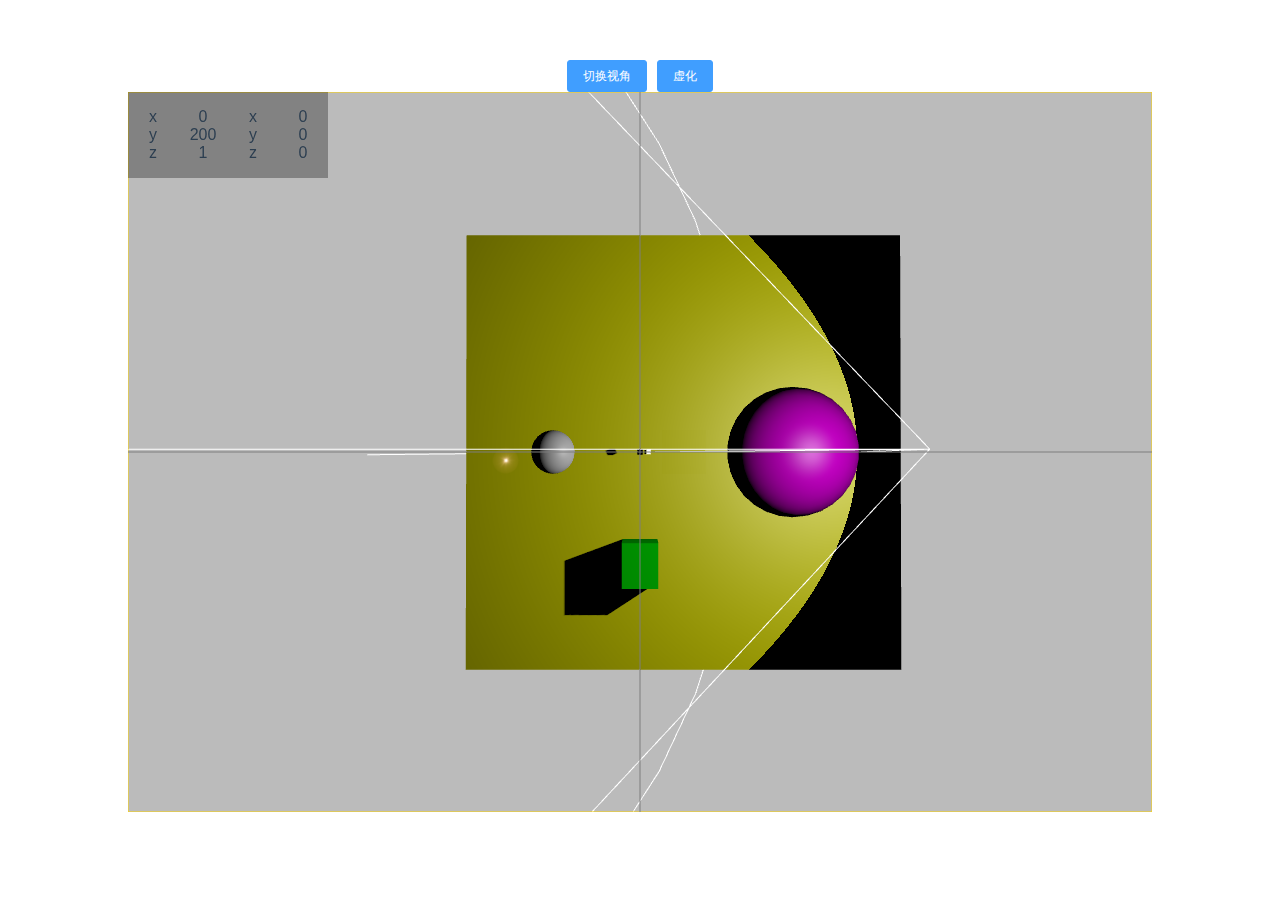
==== commit 81b14125: "初始化three-vue3" ====
--- a/index.html
+++ b/index.html
@@ -1,50 +1 @@
-<!DOCTYPE html>
-<html lang="en-US">
-  <head>
-    <meta charset="utf-8">
-    <meta name="viewport" content="width=device-width,initial-scale=1">
-    <title>liuhongkun</title>
-    <meta name="generator" content="VuePress 1.9.7">
-    
-    <meta name="description" content="web前端">
-    
-    <link rel="preload" href="/assets/css/0.styles.79aa38f3.css" as="style"><link rel="preload" href="/assets/js/app.4c68058b.js" as="script"><link rel="preload" href="/assets/js/2.1118c26e.js" as="script"><link rel="preload" href="/assets/js/7.4d21b08e.js" as="script"><link rel="prefetch" href="/assets/js/10.bebe4776.js"><link rel="prefetch" href="/assets/js/11.54d53744.js"><link rel="prefetch" href="/assets/js/12.f63acca9.js"><link rel="prefetch" href="/assets/js/13.57d7dad9.js"><link rel="prefetch" href="/assets/js/14.7144ee9c.js"><link rel="prefetch" href="/assets/js/15.3b3a5fe8.js"><link rel="prefetch" href="/assets/js/16.1c68860a.js"><link rel="prefetch" href="/assets/js/17.ef746f3f.js"><link rel="prefetch" href="/assets/js/18.d2d7d7c7.js"><link rel="prefetch" href="/assets/js/19.1312a57f.js"><link rel="prefetch" href="/assets/js/3.2af03376.js"><link rel="prefetch" href="/assets/js/4.c3b33299.js"><link rel="prefetch" href="/assets/js/5.7d117bf9.js"><link rel="prefetch" href="/assets/js/6.900c970e.js"><link rel="prefetch" href="/assets/js/8.faed51bf.js"><link rel="prefetch" href="/assets/js/9.0e15d73d.js">
-    <link rel="stylesheet" href="/assets/css/0.styles.79aa38f3.css">
-  </head>
-  <body>
-    <div id="app" data-server-rendered="true"><div class="theme-container no-sidebar"><header class="navbar"><div class="sidebar-button"><svg xmlns="http://www.w3.org/2000/svg" aria-hidden="true" role="img" viewBox="0 0 448 512" class="icon"><path fill="currentColor" d="M436 124H12c-6.627 0-12-5.373-12-12V80c0-6.627 5.373-12 12-12h424c6.627 0 12 5.373 12 12v32c0 6.627-5.373 12-12 12zm0 160H12c-6.627 0-12-5.373-12-12v-32c0-6.627 5.373-12 12-12h424c6.627 0 12 5.373 12 12v32c0 6.627-5.373 12-12 12zm0 160H12c-6.627 0-12-5.373-12-12v-32c0-6.627 5.373-12 12-12h424c6.627 0 12 5.373 12 12v32c0 6.627-5.373 12-12 12z"></path></svg></div> <a href="/" aria-current="page" class="home-link router-link-exact-active router-link-active"><!----> <span class="site-name">liuhongkun</span></a> <div class="links"><div class="search-box"><input aria-label="Search" autocomplete="off" spellcheck="false" value=""> <!----></div> <nav class="nav-links can-hide"><div class="nav-item"><a href="/" aria-current="page" class="nav-link router-link-exact-active router-link-active">
-  首页
-</a></div><div class="nav-item"><a href="/node/" class="nav-link">
-  node
-</a></div><div class="nav-item"><a href="/webpack/" class="nav-link">
-  webpack
-</a></div><div class="nav-item"><div class="dropdown-wrapper"><button type="button" aria-label="web" class="dropdown-title"><span class="title">web</span> <span class="arrow down"></span></button> <button type="button" aria-label="web" class="mobile-dropdown-title"><span class="title">web</span> <span class="arrow right"></span></button> <ul class="nav-dropdown" style="display:none;"><li class="dropdown-item"><!----> <a href="/web/vue/" class="nav-link">
-  vue
-</a></li><li class="dropdown-item"><!----> <a href="/web/react/" class="nav-link">
-  react
-</a></li></ul></div></div> <a href="https://github.com/zpfz/vuepress-creator" target="_blank" rel="noopener noreferrer" class="repo-link">
-    GitHub
-    <span><svg xmlns="http://www.w3.org/2000/svg" aria-hidden="true" focusable="false" x="0px" y="0px" viewBox="0 0 100 100" width="15" height="15" class="icon outbound"><path fill="currentColor" d="M18.8,85.1h56l0,0c2.2,0,4-1.8,4-4v-32h-8v28h-48v-48h28v-8h-32l0,0c-2.2,0-4,1.8-4,4v56C14.8,83.3,16.6,85.1,18.8,85.1z"></path> <polygon fill="currentColor" points="45.7,48.7 51.3,54.3 77.2,28.5 77.2,37.2 85.2,37.2 85.2,14.9 62.8,14.9 62.8,22.9 71.5,22.9"></polygon></svg> <span class="sr-only">(opens new window)</span></span></a></nav></div></header> <div class="sidebar-mask"></div> <aside class="sidebar"><nav class="nav-links"><div class="nav-item"><a href="/" aria-current="page" class="nav-link router-link-exact-active router-link-active">
-  首页
-</a></div><div class="nav-item"><a href="/node/" class="nav-link">
-  node
-</a></div><div class="nav-item"><a href="/webpack/" class="nav-link">
-  webpack
-</a></div><div class="nav-item"><div class="dropdown-wrapper"><button type="button" aria-label="web" class="dropdown-title"><span class="title">web</span> <span class="arrow down"></span></button> <button type="button" aria-label="web" class="mobile-dropdown-title"><span class="title">web</span> <span class="arrow right"></span></button> <ul class="nav-dropdown" style="display:none;"><li class="dropdown-item"><!----> <a href="/web/vue/" class="nav-link">
-  vue
-</a></li><li class="dropdown-item"><!----> <a href="/web/react/" class="nav-link">
-  react
-</a></li></ul></div></div> <a href="https://github.com/zpfz/vuepress-creator" target="_blank" rel="noopener noreferrer" class="repo-link">
-    GitHub
-    <span><svg xmlns="http://www.w3.org/2000/svg" aria-hidden="true" focusable="false" x="0px" y="0px" viewBox="0 0 100 100" width="15" height="15" class="icon outbound"><path fill="currentColor" d="M18.8,85.1h56l0,0c2.2,0,4-1.8,4-4v-32h-8v28h-48v-48h28v-8h-32l0,0c-2.2,0-4,1.8-4,4v56C14.8,83.3,16.6,85.1,18.8,85.1z"></path> <polygon fill="currentColor" points="45.7,48.7 51.3,54.3 77.2,28.5 77.2,37.2 85.2,37.2 85.2,14.9 62.8,14.9 62.8,22.9 71.5,22.9"></polygon></svg> <span class="sr-only">(opens new window)</span></span></a></nav>  <!----> </aside> <main aria-labelledby="main-title" class="home"><header class="hero"><img src="/assets/logo.png" alt="hero"> <h1 id="main-title">
-      liuhongkun
-    </h1> <p class="description">
-      web前端
-    </p> <p class="action"><a href="/web/" class="nav-link action-button">
-  Get Started →
-</a></p></header> <div class="features"><div class="feature"><h2>Lightweight</h2> <p>Without adding too many components or dependencies, code redundancy will not be generated by pruning.</p></div><div class="feature"><h2>Out-of-the-box</h2> <p>It's very friendly to novices. You can download and write without too much configuration.</p></div><div class="feature"><h2>Customizable</h2> <p>All the necessary files have been created. You can add the functions you want directly to the configuration file.</p></div></div> <div class="theme-default-content custom content__default"></div> <div class="footer">
-    MIT Licensed | Copyright © 2020 Feng Left-Handed
-  </div></main></div><div class="global-ui"></div></div>
-    <script src="/assets/js/app.4c68058b.js" defer></script><script src="/assets/js/2.1118c26e.js" defer></script><script src="/assets/js/7.4d21b08e.js" defer></script>
-  </body>
-</html>
+<!DOCTYPE html><html lang=""><head><meta charset="utf-8"><meta http-equiv="X-UA-Compatible" content="IE=edge"><meta name="viewport" content="width=device-width,initial-scale=1"><link rel="icon" href="favicon.ico"><title>vue3</title><link href="css/app.4c91c55b.css" rel="preload" as="style"><link href="css/chunk-vendors.941ac153.css" rel="preload" as="style"><link href="js/app.e338f0d5.js" rel="preload" as="script"><link href="js/chunk-vendors.1e471565.js" rel="preload" as="script"><link href="css/chunk-vendors.941ac153.css" rel="stylesheet"><link href="css/app.4c91c55b.css" rel="stylesheet"></head><body><noscript><strong>We're sorry but vue3 doesn't work properly without JavaScript enabled. Please enable it to continue.</strong></noscript><div id="app"></div><script src="js/chunk-vendors.1e471565.js"></script><script src="js/app.e338f0d5.js"></script></body></html>--- a/css/app.4c91c55b.css
+++ b/css/app.4c91c55b.css
@@ -0,0 +1 @@
+.threeBox[data-v-1bf060b6]{width:80vw;height:80vh;background:#e9e9ee;margin:auto;position:relative}.btn-tool[data-v-1bf060b6]{position:absolute;left:0;top:0;width:200px;background:rgba(0,0,0,.3)}.item1[data-v-1bf060b6]{display:flex}ul[data-v-1bf060b6]{flex:1;list-style:none;padding:0}li[data-v-1bf060b6]{display:flex}li span[data-v-1bf060b6]{flex:1}.icon[data-v-1bf060b6]{position:absolute}.el-input[data-v-1bf060b6]{width:200px;margin-left:10px}#app{font-family:Avenir,Helvetica,Arial,sans-serif;-webkit-font-smoothing:antialiased;-moz-osx-font-smoothing:grayscale;text-align:center;color:#2c3e50;margin-top:60px}.preloader-dot{overflow:hidden;height:15px!important;width:15px!important}--- a/css/chunk-vendors.941ac153.css
+++ b/css/chunk-vendors.941ac153.css
@@ -0,0 +1 @@
+:root{--el-color-white:#fff;--el-color-black:#000;--el-color-primary:#409eff;--el-color-primary-light-1:#53a8ff;--el-color-primary-light-2:#66b1ff;--el-color-primary-light-3:#79bbff;--el-color-primary-light-4:#8cc5ff;--el-color-primary-light-5:#a0cfff;--el-color-primary-light-6:#b3d8ff;--el-color-primary-light-7:#c6e2ff;--el-color-primary-light-8:#d9ecff;--el-color-primary-light-9:#ecf5ff;--el-color-success:#67c23a;--el-color-success-light:#e1f3d8;--el-color-success-lighter:#f0f9eb;--el-color-warning:#e6a23c;--el-color-warning-light:#faecd8;--el-color-warning-lighter:#fdf6ec;--el-color-danger:#f56c6c;--el-color-danger-light:#fde2e2;--el-color-danger-lighter:#fef0f0;--el-color-error:#f56c6c;--el-color-error-light:#fde2e2;--el-color-error-lighter:#fef0f0;--el-color-info:#909399;--el-color-info-light:#e9e9eb;--el-color-info-lighter:#f4f4f5;--el-bg-color:#f5f7fa;--el-border-width-base:1px;--el-border-style-base:solid;--el-border-color-hover:var(--el-text-color-placeholder);--el-border-base:var(--el-border-width-base) var(--el-border-style-base) var(--el-border-color-base);--el-svg-monochrome-grey:#dcdde0;--el-fill-base:var(--el-color-white);--el-font-size-extra-large:20px;--el-font-size-large:18px;--el-font-size-medium:16px;--el-font-size-base:14px;--el-font-size-small:13px;--el-font-size-extra-small:12px;--el-font-weight-primary:500;--el-font-line-height-primary:24px;--el-text-color-disabled-base:#bbb;--el-index-normal:1;--el-index-top:1000;--el-index-popper:2000;--el-text-color-primary:#303133;--el-text-color-regular:#606266;--el-text-color-secondary:#909399;--el-text-color-placeholder:#c0c4cc;--el-border-color-base:#dcdfe6;--el-border-color-light:#e4e7ed;--el-border-color-lighter:#ebeef5;--el-border-color-extra-light:#f2f6fc;--el-border-radius-base:4px;--el-border-radius-small:2px;--el-border-radius-round:20px;--el-border-radius-circle:100%;--el-box-shadow-base:0 2px 4px rgba(0,0,0,0.12),0 0 6px rgba(0,0,0,0.04);--el-box-shadow-light:0 2px 12px 0 rgba(0,0,0,0.1);--el-disabled-bg-color:var(--el-bg-color);--el-disabled-text-color:var(--el-text-color-placeholder);--el-disabled-border-color:var(--el-border-color-light);--el-transition-duration:0.3s;--el-transition-duration-fast:0.2s;--el-transition-function-ease-in-out-bezier:cubic-bezier(0.645,0.045,0.355,1);--el-transition-function-fast-bezier:cubic-bezier(0.23,1,0.32,1);--el-transition-all:all var(--el-transition-duration) var(--el-transition-function-ease-in-out-bezier);--el-transition-fade:opacity var(--el-transition-duration) var(--el-transition-function-fast-bezier);--el-transition-md-fade:transform var(--el-transition-duration) var(--el-transition-function-fast-bezier),opacity var(--el-transition-duration) var(--el-transition-function-fast-bezier);--el-transition-fade-linear:opacity var(--el-transition-duration-fast) linear;--el-transition-border:border-color var(--el-transition-duration-fast) var(--el-transition-function-ease-in-out-bezier);--el-transition-color:color var(--el-transition-duration-fast) var(--el-transition-function-ease-in-out-bezier)}.fade-in-linear-enter-active,.fade-in-linear-leave-active{transition:var(--el-transition-fade-linear)}.fade-in-linear-enter-from,.fade-in-linear-leave-to{opacity:0}.el-fade-in-linear-enter-active,.el-fade-in-linear-leave-active{transition:var(--el-transition-fade-linear)}.el-fade-in-linear-enter-from,.el-fade-in-linear-leave-to{opacity:0}.el-fade-in-enter-active,.el-fade-in-leave-active{transition:all var(--el-transition-duration) cubic-bezier(.55,0,.1,1)}.el-fade-in-enter-from,.el-fade-in-leave-active{opacity:0}.el-zoom-in-center-enter-active,.el-zoom-in-center-leave-active{transition:all var(--el-transition-duration) cubic-bezier(.55,0,.1,1)}.el-zoom-in-center-enter-from,.el-zoom-in-center-leave-active{opacity:0;transform:scaleX(0)}.el-zoom-in-top-enter-active,.el-zoom-in-top-leave-active{opacity:1;transform:scaleY(1);transition:var(--el-transition-md-fade);transform-origin:center top}.el-zoom-in-top-enter-active[data-popper-placement^=top],.el-zoom-in-top-leave-active[data-popper-placement^=top]{transform-origin:center bottom}.el-zoom-in-top-enter-from,.el-zoom-in-top-leave-active{opacity:0;transform:scaleY(0)}.el-zoom-in-bottom-enter-active,.el-zoom-in-bottom-leave-active{opacity:1;transform:scaleY(1);transition:var(--el-transition-md-fade);transform-origin:center bottom}.el-zoom-in-bottom-enter-from,.el-zoom-in-bottom-leave-active{opacity:0;transform:scaleY(0)}.el-zoom-in-left-enter-active,.el-zoom-in-left-leave-active{opacity:1;transform:scale(1);transition:var(--el-transition-md-fade);transform-origin:top left}.el-zoom-in-left-enter-from,.el-zoom-in-left-leave-active{opacity:0;transform:scale(.45)}.collapse-transition{transition:var(--el-transition-duration) height ease-in-out,var(--el-transition-duration) padding-top ease-in-out,var(--el-transition-duration) padding-bottom ease-in-out}.horizontal-collapse-transition{transition:var(--el-transition-duration) width ease-in-out,var(--el-transition-duration) padding-left ease-in-out,var(--el-transition-duration) padding-right ease-in-out}.el-list-enter-active,.el-list-leave-active{transition:all 1s}.el-list-enter-from,.el-list-leave-active{opacity:0;transform:translateY(-30px)}.el-opacity-transition{transition:opacity var(--el-transition-duration) cubic-bezier(.55,0,.1,1)}.el-icon-loading{animation:rotating 2s linear infinite}.el-icon--right{margin-left:5px}.el-icon--left{margin-right:5px}@keyframes rotating{0%{transform:rotate(0)}to{transform:rotate(1turn)}}.el-icon{--color:inherit;height:1em;width:1em;line-height:1em;text-align:center;display:inline-block;position:relative;fill:currentColor;color:var(--color);font-size:inherit}.el-icon.is-loading{animation:rotating 2s linear infinite}.el-icon svg{height:1em;width:1em}.el-affix--fixed{position:fixed}.el-alert{--el-alert-padding:8px 16px;--el-alert-border-radius-base:var(--el-border-radius-base);--el-alert-title-font-size:13px;--el-alert-description-font-size:12px;--el-alert-close-font-size:12px;--el-alert-close-customed-font-size:13px;--el-alert-icon-size:16px;--el-alert-icon-large-size:28px;width:100%;padding:var(--el-alert-padding);margin:0;box-sizing:border-box;border-radius:var(--el-alert-border-radius-base);position:relative;background-color:var(--el-color-white);overflow:hidden;opacity:1;display:flex;align-items:center;transition:opacity var(--el-transition-duration-fast)}.el-alert.is-light .el-alert__closebtn{color:var(--el-text-color-placeholder)}.el-alert.is-dark .el-alert__closebtn,.el-alert.is-dark .el-alert__description{color:var(--el-color-white)}.el-alert.is-center{justify-content:center}.el-alert--success{--el-alert-bg-color:#f0f9eb}.el-alert--success.is-light{background-color:var(--el-alert-bg-color)}.el-alert--success.is-light,.el-alert--success.is-light .el-alert__description{color:var(--el-color-success)}.el-alert--success.is-dark{background-color:var(--el-color-success);color:var(--el-color-white)}.el-alert--info{--el-alert-bg-color:#f4f4f5}.el-alert--info.is-light{background-color:var(--el-alert-bg-color)}.el-alert--info.is-light,.el-alert--info.is-light .el-alert__description{color:var(--el-color-info)}.el-alert--info.is-dark{background-color:var(--el-color-info);color:var(--el-color-white)}.el-alert--warning{--el-alert-bg-color:#fdf6ec}.el-alert--warning.is-light{background-color:var(--el-alert-bg-color)}.el-alert--warning.is-light,.el-alert--warning.is-light .el-alert__description{color:var(--el-color-warning)}.el-alert--warning.is-dark{background-color:var(--el-color-warning);color:var(--el-color-white)}.el-alert--error{--el-alert-bg-color:#fef0f0}.el-alert--error.is-light{background-color:var(--el-alert-bg-color)}.el-alert--error.is-light,.el-alert--error.is-light .el-alert__description{color:var(--el-color-error)}.el-alert--error.is-dark{background-color:var(--el-color-error);color:var(--el-color-white)}.el-alert__content{display:table-cell;padding:0 8px}.el-alert__icon{font-size:var(--el-alert-icon-size);width:var(--el-alert-icon-size)}.el-alert__icon.is-big{font-size:var(--el-alert-icon-large-size);width:var(--el-alert-icon-large-size)}.el-alert__title{font-size:var(--el-alert-title-font-size);line-height:18px}.el-alert__title.is-bold{font-weight:700}.el-alert .el-alert__description{font-size:var(--el-alert-description-font-size);margin:5px 0 0 0}.el-alert__closebtn{font-size:var(--el-alert-close-font-size);opacity:1;position:absolute;top:12px;right:15px;cursor:pointer}.el-alert__closebtn.is-customed{font-style:normal;font-size:var(--el-alert-close-customed-font-size);top:9px}.el-alert-fade-enter-from,.el-alert-fade-leave-active{opacity:0}.el-aside{--el-aside-width:300px;overflow:auto;box-sizing:border-box;flex-shrink:0;width:var(--el-aside-width)}.el-autocomplete{position:relative;display:inline-block}.el-autocomplete__popper.el-popper[role=tooltip]{background:#fff;border:1px solid var(--el-border-color-light);box-shadow:var(--el-box-shadow-light)}.el-autocomplete__popper.el-popper[role=tooltip] .el-popper__arrow:before{border:1px solid var(--el-border-color-light)}.el-autocomplete__popper.el-popper[role=tooltip][data-popper-placement^=top] .el-popper__arrow:before{border-top-color:transparent;border-left-color:transparent}.el-autocomplete__popper.el-popper[role=tooltip][data-popper-placement^=bottom] .el-popper__arrow:before{border-bottom-color:transparent;border-right-color:transparent}.el-autocomplete__popper.el-popper[role=tooltip][data-popper-placement^=left] .el-popper__arrow:before{border-left-color:transparent;border-bottom-color:transparent}.el-autocomplete__popper.el-popper[role=tooltip][data-popper-placement^=right] .el-popper__arrow:before{border-right-color:transparent;border-top-color:transparent}.el-autocomplete-suggestion{border-radius:var(--el-border-radius-base);box-sizing:border-box}.el-autocomplete-suggestion__wrap{max-height:280px;padding:10px 0;box-sizing:border-box}.el-autocomplete-suggestion__list{margin:0;padding:0}.el-autocomplete-suggestion li{padding:0 20px;margin:0;line-height:34px;cursor:pointer;color:var(--el-text-color-regular);font-size:var(--el-font-size-base);list-style:none;text-align:left;white-space:nowrap;overflow:hidden;text-overflow:ellipsis}.el-autocomplete-suggestion li.highlighted,.el-autocomplete-suggestion li:hover{background-color:var(--el-bg-color)}.el-autocomplete-suggestion li.divider{margin-top:6px;border-top:1px solid var(--el-color-black)}.el-autocomplete-suggestion li.divider:last-child{margin-bottom:-6px}.el-autocomplete-suggestion.is-loading li{text-align:center;height:100px;line-height:100px;font-size:20px;color:var(--el-text-color-secondary)}.el-autocomplete-suggestion.is-loading li:after{display:inline-block;content:"";height:100%;vertical-align:middle}.el-autocomplete-suggestion.is-loading li:hover{background-color:var(--el-color-white)}.el-autocomplete-suggestion.is-loading .el-icon-loading{vertical-align:middle}.el-avatar{--el-avatar-text-color:#fff;--el-avatar-bg-color:#c0c4cc;--el-avatar-text-font-size:14px;--el-avatar-icon-font-size:18px;--el-avatar-border-radius:var(--el-border-radius-base);--el-avatar-large-size:40px;--el-avatar-medium-size:36px;--el-avatar-small-size:28px;display:inline-block;box-sizing:border-box;text-align:center;overflow:hidden;color:var(--el-avatar-text-color);background:var(--el-avatar-bg-color);width:var(--el-avatar-large-size);height:var(--el-avatar-large-size);line-height:var(--el-avatar-large-size);font-size:var(--el-avatar-text-font-size)}.el-avatar>img{display:block;height:100%;vertical-align:middle}.el-avatar--circle{border-radius:50%}.el-avatar--square{border-radius:var(--el-avatar-border-radius)}.el-avatar--icon{font-size:var(--el-avatar-icon-font-size)}.el-avatar--small{width:var(--el-avatar-small-size);height:var(--el-avatar-small-size);line-height:var(--el-avatar-small-size)}.el-avatar--medium{width:var(--el-avatar-medium-size);height:var(--el-avatar-medium-size);line-height:var(--el-avatar-medium-size)}.el-avatar--large{width:var(--el-avatar-large-size);height:var(--el-avatar-large-size);line-height:var(--el-avatar-large-size)}.el-backtop{--el-backtop-bg-color:var(--el-color-white);--el-backtop-text-color:var(--el-color-primary);--el-backtop-hover-bg-color:var(--el-border-color-extra-light);position:fixed;background-color:var(--el-backtop-bg-color);width:40px;height:40px;border-radius:50%;color:var(--el-backtop-text-color);display:flex;align-items:center;justify-content:center;font-size:20px;box-shadow:0 0 6px rgba(0,0,0,.12);cursor:pointer;z-index:5}.el-backtop:hover{background-color:var(--el-backtop-hover-bg-color)}.el-backtop__icon{font-size:20px}.el-badge{--el-badge-bg-color:var(--el-color-danger);--el-badge-radius:10px;--el-badge-font-size:12px;--el-badge-padding:6px;--el-badge-size:18px;position:relative;vertical-align:middle;display:inline-block}.el-badge__content{background-color:var(--el-badge-bg-color);border-radius:var(--el-badge-radius);color:var(--el-color-white);display:inline-block;font-size:var(--el-badge-font-size);height:var(--el-badge-size);line-height:var(--el-badge-size);padding:0 var(--el-badge-padding);text-align:center;white-space:nowrap;border:1px solid var(--el-color-white)}.el-badge__content.is-fixed{position:absolute;top:0;right:calc(1px + var(--el-badge-size)/2);transform:translateY(-50%) translateX(100%)}.el-badge__content.is-fixed.is-dot{right:5px}.el-badge__content.is-dot{height:8px;width:8px;padding:0;right:0;border-radius:50%}.el-badge__content--primary{background-color:var(--el-color-primary)}.el-badge__content--success{background-color:var(--el-color-success)}.el-badge__content--warning{background-color:var(--el-color-warning)}.el-badge__content--info{background-color:var(--el-color-info)}.el-badge__content--danger{background-color:var(--el-color-danger)}.el-breadcrumb{font-size:14px;line-height:1}.el-breadcrumb:after,.el-breadcrumb:before{display:table;content:""}.el-breadcrumb:after{clear:both}.el-breadcrumb__separator{margin:0 9px;font-weight:700;color:var(--el-text-color-placeholder)}.el-breadcrumb__separator.el-icon{margin:0 6px;font-weight:400}.el-breadcrumb__separator.el-icon svg{vertical-align:middle}.el-breadcrumb__item{float:left}.el-breadcrumb__inner{color:var(--el-text-color-regular)}.el-breadcrumb__inner.is-link,.el-breadcrumb__inner a{font-weight:700;text-decoration:none;transition:var(--el-transition-color);color:var(--el-text-color-primary)}.el-breadcrumb__inner.is-link:hover,.el-breadcrumb__inner a:hover{color:var(--el-color-primary);cursor:pointer}.el-breadcrumb__item:last-child .el-breadcrumb__inner,.el-breadcrumb__item:last-child .el-breadcrumb__inner:hover,.el-breadcrumb__item:last-child .el-breadcrumb__inner a,.el-breadcrumb__item:last-child .el-breadcrumb__inner a:hover{font-weight:400;color:var(--el-text-color-regular);cursor:text}.el-breadcrumb__item:last-child .el-breadcrumb__separator{display:none}.el-button-group{display:inline-block;vertical-align:middle}.el-button-group:after,.el-button-group:before{display:table;content:""}.el-button-group:after{clear:both}.el-button-group>.el-button{float:left;position:relative}.el-button-group>.el-button+.el-button{margin-left:0}.el-button-group>.el-button:first-child{border-top-right-radius:0;border-bottom-right-radius:0}.el-button-group>.el-button:last-child{border-top-left-radius:0;border-bottom-left-radius:0}.el-button-group>.el-button:first-child:last-child{border-top-right-radius:var(--el-border-radius-base);border-bottom-right-radius:var(--el-border-radius-base);border-top-left-radius:var(--el-border-radius-base);border-bottom-left-radius:var(--el-border-radius-base)}.el-button-group>.el-button:first-child:last-child.is-round{border-radius:var(--el-border-radius-round)}.el-button-group>.el-button:first-child:last-child.is-circle{border-radius:50%}.el-button-group>.el-button:not(:first-child):not(:last-child){border-radius:0}.el-button-group>.el-button:not(:last-child){margin-right:-1px}.el-button-group>.el-button.is-active,.el-button-group>.el-button:active,.el-button-group>.el-button:focus,.el-button-group>.el-button:hover{z-index:1}.el-button-group>.el-dropdown>.el-button{border-top-left-radius:0;border-bottom-left-radius:0;border-left-color:var(--el-button-divide-border-color)}.el-button-group .el-button--primary:first-child{border-right-color:var(--el-button-divide-border-color)}.el-button-group .el-button--primary:last-child{border-left-color:var(--el-button-divide-border-color)}.el-button-group .el-button--primary:not(:first-child):not(:last-child){border-left-color:var(--el-button-divide-border-color);border-right-color:var(--el-button-divide-border-color)}.el-button-group .el-button--success:first-child{border-right-color:var(--el-button-divide-border-color)}.el-button-group .el-button--success:last-child{border-left-color:var(--el-button-divide-border-color)}.el-button-group .el-button--success:not(:first-child):not(:last-child){border-left-color:var(--el-button-divide-border-color);border-right-color:var(--el-button-divide-border-color)}.el-button-group .el-button--warning:first-child{border-right-color:var(--el-button-divide-border-color)}.el-button-group .el-button--warning:last-child{border-left-color:var(--el-button-divide-border-color)}.el-button-group .el-button--warning:not(:first-child):not(:last-child){border-left-color:var(--el-button-divide-border-color);border-right-color:var(--el-button-divide-border-color)}.el-button-group .el-button--danger:first-child{border-right-color:var(--el-button-divide-border-color)}.el-button-group .el-button--danger:last-child{border-left-color:var(--el-button-divide-border-color)}.el-button-group .el-button--danger:not(:first-child):not(:last-child){border-left-color:var(--el-button-divide-border-color);border-right-color:var(--el-button-divide-border-color)}.el-button-group .el-button--info:first-child{border-right-color:var(--el-button-divide-border-color)}.el-button-group .el-button--info:last-child{border-left-color:var(--el-button-divide-border-color)}.el-button-group .el-button--info:not(:first-child):not(:last-child){border-left-color:var(--el-button-divide-border-color);border-right-color:var(--el-button-divide-border-color)}.el-button{--el-button-font-weight:var(--el-font-weight-primary);--el-button-border-color:var(--el-border-color-base);--el-button-bg-color:var(--el-color-white);--el-button-text-color:var(--el-text-color-regular);--el-button-disabled-text-color:var(--el-disabled-text-color);--el-button-disabled-bg-color:var(--el-color-white);--el-button-disabled-border-color:var(--el-border-color-light);--el-button-divide-border-color:hsla(0,0%,100%,0.5);--el-button-hover-text-color:var(--el-color-white);--el-button-hover-bg-color:var(--el-color-primary-light-9);--el-button-hover-border-color:var(--el-color-primary-light-7);--el-button-active-text-color:var(--el-button-hover-text-color);--el-button-active-border-color:var(--el-color-primary);--el-button-active-bg-color:var(--el-button-hover-bg-color);display:inline-block;line-height:1;min-height:40px;white-space:nowrap;cursor:pointer;background-color:var(--el-button-bg-color,var(--el-color-white));border:var(--el-border-base);border-color:var(--el-button-border-color,var(--el-border-color-base));color:var(--el-button-text-color,var(--el-text-color-regular));-webkit-appearance:none;text-align:center;box-sizing:border-box;outline:0;margin:0;transition:.1s;font-weight:var(--el-button-font-weight);-webkit-user-select:none;user-select:none;padding:12px 20px;font-size:var(--el-font-size-base,14px);border-radius:var(--el-border-radius-base)}.el-button+.el-button{margin-left:10px}.el-button.is-round{padding:12px 20px}.el-button:focus,.el-button:hover{color:var(--el-button-hover-text-color);border-color:var(--el-button-hover-border-color,var(--el-button-hover-bg-color));background-color:var(--el-button-hover-bg-color);outline:0}.el-button:active{color:var(--el-button-active-text-color);border-color:var(--el-button-active-border-color,var(--el-button-active-bg-color));background-color:var(--el-button-active-bg-color,var(--el-button-bg-color));outline:0}.el-button::-moz-focus-inner{border:0}.el-button [class*=el-icon]+span{margin-left:5px}.el-button [class*=el-icon] svg{vertical-align:bottom}.el-button.is-plain{--el-button-active-text-color:#3a8ee6;--el-button-active-border-color:#3a8ee6;--el-button-hover-text-color:var(--el-color-primary);--el-button-hover-bg-color:var(--el-color-white);--el-button-hover-border-color:var(--el-color-primary)}.el-button.is-active{color:var(--el-button-active-text-color);border-color:var(--el-button-active-border-color,--el-button-active-bg-color);background-color:var(--el-button-active-bg-color);outline:0}.el-button.is-disabled,.el-button.is-disabled:focus,.el-button.is-disabled:hover{color:var(--el-button-disabled-text-color);cursor:not-allowed;background-image:none;background-color:var(--el-button-disabled-bg-color);border-color:var(--el-button-disabled-border-color)}.el-button.is-disabled.el-button--text{background-color:transparent}.el-button.is-disabled.is-plain,.el-button.is-disabled.is-plain:focus,.el-button.is-disabled.is-plain:hover{background-color:var(--el-color-white);border-color:var(--el-button-disabled-border-color);color:var(--el-button-disabled-text-color)}.el-button.is-loading{position:relative;pointer-events:none}.el-button.is-loading:before{pointer-events:none;content:"";position:absolute;left:-1px;top:-1px;right:-1px;bottom:-1px;border-radius:inherit;background-color:hsla(0,0%,100%,.35)}.el-button.is-round{border-radius:var(--el-border-radius-round);padding:12px 23px}.el-button.is-circle{border-radius:50%;padding:12px}.el-button__text--expand{letter-spacing:.3em;margin-right:-.3em}.el-button--default{--el-button-text-color:var(--el-text-color-regular);--el-button-hover-text-color:var(--el-color-primary);--el-button-disabled-text-color:var(--el-text-color-placeholder)}.el-button--primary{--el-button-text-color:var(--el-color-white);--el-button-disabled-text-color:var(--el-color-white)}.el-button--primary.is-plain{--el-button-text-color:var(--el-color-primary);--el-button-bg-color:#ecf5ff;--el-button-border-color:#b3d8ff;--el-button-hover-text-color:var(--el-color-white);--el-button-hover-bg-color:var(--el-color-primary);--el-button-hover-border-color:var(--el-color-primary);--el-button-active-text-color:var(--el-color-white);--el-button-active-border-color:var(--el-color-primary)}.el-button--primary.is-plain.is-disabled,.el-button--primary.is-plain.is-disabled:active,.el-button--primary.is-plain.is-disabled:focus,.el-button--primary.is-plain.is-disabled:hover{color:#8cc5ff;background-color:#ecf5ff;border-color:#d9ecff}.el-button--success{--el-button-text-color:var(--el-color-white);--el-button-disabled-text-color:var(--el-color-white)}.el-button--success.is-plain{--el-button-text-color:var(--el-color-success);--el-button-bg-color:#f0f9eb;--el-button-border-color:#c2e7b0;--el-button-hover-text-color:var(--el-color-white);--el-button-hover-bg-color:var(--el-color-success);--el-button-hover-border-color:var(--el-color-success);--el-button-active-text-color:var(--el-color-white);--el-button-active-border-color:var(--el-color-success)}.el-button--success.is-plain.is-disabled,.el-button--success.is-plain.is-disabled:active,.el-button--success.is-plain.is-disabled:focus,.el-button--success.is-plain.is-disabled:hover{color:#a4da89;background-color:#f0f9eb;border-color:#e1f3d8}.el-button--warning{--el-button-text-color:var(--el-color-white);--el-button-disabled-text-color:var(--el-color-white)}.el-button--warning.is-plain{--el-button-text-color:var(--el-color-warning);--el-button-bg-color:#fdf6ec;--el-button-border-color:#f5dab1;--el-button-hover-text-color:var(--el-color-white);--el-button-hover-bg-color:var(--el-color-warning);--el-button-hover-border-color:var(--el-color-warning);--el-button-active-text-color:var(--el-color-white);--el-button-active-border-color:var(--el-color-warning)}.el-button--warning.is-plain.is-disabled,.el-button--warning.is-plain.is-disabled:active,.el-button--warning.is-plain.is-disabled:focus,.el-button--warning.is-plain.is-disabled:hover{color:#f0c78a;background-color:#fdf6ec;border-color:#faecd8}.el-button--danger{--el-button-text-color:var(--el-color-white);--el-button-disabled-text-color:var(--el-color-white)}.el-button--danger.is-plain{--el-button-text-color:var(--el-color-danger);--el-button-bg-color:#fef0f0;--el-button-border-color:#fbc4c4;--el-button-hover-text-color:var(--el-color-white);--el-button-hover-bg-color:var(--el-color-danger);--el-button-hover-border-color:var(--el-color-danger);--el-button-active-text-color:var(--el-color-white);--el-button-active-border-color:var(--el-color-danger)}.el-button--danger.is-plain.is-disabled,.el-button--danger.is-plain.is-disabled:active,.el-button--danger.is-plain.is-disabled:focus,.el-button--danger.is-plain.is-disabled:hover{color:#f9a7a7;background-color:#fef0f0;border-color:#fde2e2}.el-button--info{--el-button-text-color:var(--el-color-white);--el-button-disabled-text-color:var(--el-color-white)}.el-button--info.is-plain{--el-button-text-color:var(--el-color-info);--el-button-bg-color:#f4f4f5;--el-button-border-color:#d3d4d6;--el-button-hover-text-color:var(--el-color-white);--el-button-hover-bg-color:var(--el-color-info);--el-button-hover-border-color:var(--el-color-info);--el-button-active-text-color:var(--el-color-white);--el-button-active-border-color:var(--el-color-info)}.el-button--info.is-plain.is-disabled,.el-button--info.is-plain.is-disabled:active,.el-button--info.is-plain.is-disabled:focus,.el-button--info.is-plain.is-disabled:hover{color:#bcbec2;background-color:#f4f4f5;border-color:#e9e9eb}.el-button--medium{min-height:36px;padding:10px 20px;font-size:var(--el-font-size-base,14px);border-radius:var(--el-border-radius-base)}.el-button--medium.is-round{padding:10px 20px}.el-button--medium.is-circle{padding:10px}.el-button--small{min-height:32px;padding:9px 15px;font-size:12px;border-radius:calc(var(--el-border-radius-base) - 1px)}.el-button--small.is-round{padding:9px 15px}.el-button--small.is-circle{padding:9px}.el-button--mini{min-height:28px;padding:7px 15px;font-size:12px;border-radius:calc(var(--el-border-radius-base) - 1px)}.el-button--mini.is-round{padding:7px 15px}.el-button--mini.is-circle{padding:7px}.el-button--text{border-color:transparent;color:var(--el-color-primary);background:0 0;padding-left:0;padding-right:0}.el-button--text:focus,.el-button--text:hover{color:var(--el-color-primary-light-2);border-color:transparent;background-color:transparent}.el-button--text:active{color:#3a8ee6;background-color:transparent}.el-button--text.is-disabled,.el-button--text.is-disabled:focus,.el-button--text.is-disabled:hover,.el-button--text:active{border-color:transparent}.el-calendar{--el-calendar-border:var(--el-table-border,1px solid var(--el-border-color-lighter));--el-calendar-header-border-bottom:var(--el-calendar-border);--el-calendar-selected-bg-color:#f2f8fe;--el-calendar-cell-width:85px;background-color:#fff}.el-calendar__header{display:flex;justify-content:space-between;padding:12px 20px;border-bottom:var(--el-calendar-header-border-bottom)}.el-calendar__title{color:#000;align-self:center}.el-calendar__body{padding:12px 20px 35px}.el-calendar-table{table-layout:fixed;width:100%}.el-calendar-table thead th{padding:12px 0;color:var(--el-text-color-regular);font-weight:400}.el-calendar-table:not(.is-range) td.next,.el-calendar-table:not(.is-range) td.prev{color:var(--el-text-color-placeholder)}.el-calendar-table td{border-bottom:var(--el-calendar-border);border-right:var(--el-calendar-border);vertical-align:top;transition:background-color var(--el-transition-duration-fast) ease}.el-calendar-table td.is-selected{background-color:var(--el-calendar-selected-bg-color)}.el-calendar-table td.is-today{color:var(--el-color-primary)}.el-calendar-table tr:first-child td{border-top:var(--el-calendar-border)}.el-calendar-table tr td:first-child{border-left:var(--el-calendar-border)}.el-calendar-table tr.el-calendar-table__row--hide-border td{border-top:none}.el-calendar-table .el-calendar-day{box-sizing:border-box;padding:8px;height:var(--el-calendar-cell-width)}.el-calendar-table .el-calendar-day:hover{cursor:pointer;background-color:var(--el-calendar-selected-bg-color)}.el-card{--el-card-border-color:var(--el-border-color-light,#ebeef5);--el-card-border-radius:4px;--el-card-padding:20px;--el-card-bg-color:var(--el-color-white)}.dark .el-card{--el-card-bg-color:var(--el-color-black)}.el-card{border-radius:var(--el-card-border-radius);border:1px solid var(--el-card-border-color);background-color:var(--el-card-bg-color);overflow:hidden;color:var(--el-text-color-primary);transition:var(--el-transition-duration)}.el-card.is-always-shadow,.el-card.is-hover-shadow:focus,.el-card.is-hover-shadow:hover{box-shadow:var(--el-box-shadow-light)}.el-card__header{padding:calc(var(--el-card-padding) - 2px) var(--el-card-padding);border-bottom:1px solid var(--el-card-border-color);box-sizing:border-box}.el-card__body{padding:var(--el-card-padding)}.el-carousel__item{position:absolute;top:0;left:0;width:100%;height:100%;display:inline-block;overflow:hidden}.el-carousel__item,.el-carousel__item.is-active{z-index:calc(var(--el-index-normal) - 1)}.el-carousel__item--card,.el-carousel__item.is-animating{transition:transform .4s ease-in-out}.el-carousel__item--card{width:50%}.el-carousel__item--card.is-in-stage{cursor:pointer;z-index:var(--el-index-normal)}.el-carousel__item--card.is-in-stage.is-hover .el-carousel__mask,.el-carousel__item--card.is-in-stage:hover .el-carousel__mask{opacity:.12}.el-carousel__item--card.is-active{z-index:calc(var(--el-index-normal) + 1)}.el-carousel__mask{position:absolute;width:100%;height:100%;top:0;left:0;background-color:#fff;opacity:.24;transition:var(--el-transition-duration-fast)}.el-carousel{--el-carousel-arrow-font-size:12px;--el-carousel-arrow-size:36px;--el-carousel-arrow-background:rgba(31,45,61,0.11);--el-carousel-arrow-hover-background:rgba(31,45,61,0.23);--el-carousel-indicator-width:30px;--el-carousel-indicator-height:2px;--el-carousel-indicator-padding-horizontal:4px;--el-carousel-indicator-padding-vertical:12px;--el-carousel-indicator-out-color:var(--el-border-color-hover);position:relative}.el-carousel--horizontal{overflow-x:hidden}.el-carousel--vertical{overflow-y:hidden}.el-carousel__container{position:relative;height:300px}.el-carousel__arrow{border:none;outline:0;padding:0;margin:0;height:var(--el-carousel-arrow-size);width:var(--el-carousel-arrow-size);cursor:pointer;transition:var(--el-transition-duration);border-radius:50%;background-color:var(--el-carousel-arrow-background);color:#fff;position:absolute;top:50%;z-index:10;transform:translateY(-50%);text-align:center;font-size:var(--el-carousel-arrow-font-size)}.el-carousel__arrow--left{left:16px}.el-carousel__arrow--right{right:16px}.el-carousel__arrow:hover{background-color:var(--el-carousel-arrow-hover-background)}.el-carousel__arrow i{cursor:pointer}.el-carousel__indicators{position:absolute;list-style:none;margin:0;padding:0;z-index:calc(var(--el-index-normal) + 1)}.el-carousel__indicators--horizontal{bottom:0;left:50%;transform:translateX(-50%)}.el-carousel__indicators--vertical{right:0;top:50%;transform:translateY(-50%)}.el-carousel__indicators--outside{bottom:calc(var(--el-carousel-indicator-height) + var(--el-carousel-indicator-padding-vertical)*2);text-align:center;position:static;transform:none}.el-carousel__indicators--outside .el-carousel__indicator:hover button{opacity:.64}.el-carousel__indicators--outside button{background-color:var(--el-carousel-indicator-out-color);opacity:.24}.el-carousel__indicators--labels{left:0;right:0;transform:none;text-align:center}.el-carousel__indicators--labels .el-carousel__button{height:auto;width:auto;padding:2px 18px;font-size:12px}.el-carousel__indicators--labels .el-carousel__indicator{padding:6px 4px}.el-carousel__indicator{background-color:transparent;cursor:pointer}.el-carousel__indicator:hover button{opacity:.72}.el-carousel__indicator--horizontal{display:inline-block;padding:var(--el-carousel-indicator-padding-vertical) var(--el-carousel-indicator-padding-horizontal)}.el-carousel__indicator--vertical{padding:var(--el-carousel-indicator-padding-horizontal) var(--el-carousel-indicator-padding-vertical)}.el-carousel__indicator--vertical .el-carousel__button{width:var(--el-carousel-indicator-height);height:calc(var(--el-carousel-indicator-width)/2)}.el-carousel__indicator.is-active button{opacity:1}.el-carousel__button{display:block;opacity:.48;width:var(--el-carousel-indicator-width);height:var(--el-carousel-indicator-height);background-color:#fff;border:none;outline:0;padding:0;margin:0;cursor:pointer;transition:var(--el-transition-duration)}.carousel-arrow-left-enter-from,.carousel-arrow-left-leave-active{transform:translateY(-50%) translateX(-10px);opacity:0}.carousel-arrow-right-enter-from,.carousel-arrow-right-leave-active{transform:translateY(-50%) translateX(10px);opacity:0}.el-cascader-panel{--el-cascader-menu-text-color:var(--el-text-color-regular);--el-cascader-menu-selected-text-color:var(--el-color-primary);--el-cascader-menu-fill:var(--el-fill-base);--el-cascader-menu-font-size:var(--el-font-size-base);--el-cascader-menu-radius:var(--el-border-radius-base);--el-cascader-menu-border:solid 1px var(--el-border-color-light);--el-cascader-menu-shadow:var(--el-box-shadow-light);--el-cascader-node-background-hover:var(--el-bg-color);--el-cascader-node-color-disabled:var(--el-text-color-placeholder);--el-cascader-color-empty:var(--el-text-color-placeholder);--el-cascader-tag-background:#f0f2f5;display:flex;border-radius:var(--el-cascader-menu-radius);font-size:var(--el-cascader-menu-font-size)}.el-cascader-panel.is-bordered{border:var(--el-cascader-menu-border);border-radius:var(--el-cascader-menu-radius)}.el-cascader-menu{min-width:180px;box-sizing:border-box;color:var(--el-cascader-menu-text-color);border-right:var(--el-cascader-menu-border)}.el-cascader-menu:last-child{border-right:none}.el-cascader-menu:last-child .el-cascader-node{padding-right:20px}.el-cascader-menu__wrap.el-scrollbar__wrap{height:204px}.el-cascader-menu__list{position:relative;min-height:100%;margin:0;padding:6px 0;list-style:none;box-sizing:border-box}.el-cascader-menu__hover-zone{position:absolute;top:0;left:0;width:100%;height:100%;pointer-events:none}.el-cascader-menu__empty-text{position:absolute;top:50%;left:50%;transform:translate(-50%,-50%);text-align:center;color:var(--el-cascader-color-empty)}.el-cascader-node{position:relative;display:flex;align-items:center;padding:0 30px 0 20px;height:34px;line-height:34px;outline:0}.el-cascader-node.is-selectable.in-active-path{color:var(--el-cascader-menu-text-color)}.el-cascader-node.in-active-path,.el-cascader-node.is-active,.el-cascader-node.is-selectable.in-checked-path{color:var(--el-cascader-menu-selected-text-color);font-weight:700}.el-cascader-node:not(.is-disabled){cursor:pointer}.el-cascader-node:not(.is-disabled):focus,.el-cascader-node:not(.is-disabled):hover{background:var(--el-cascader-node-background-hover)}.el-cascader-node.is-disabled{color:var(--el-cascader-node-color-disabled);cursor:not-allowed}.el-cascader-node__prefix{position:absolute;left:10px}.el-cascader-node__postfix{position:absolute;right:10px}.el-cascader-node__label{flex:1;text-align:left;padding:0 10px;white-space:nowrap;overflow:hidden;text-overflow:ellipsis}.el-cascader-node>.el-radio{margin-right:0}.el-cascader-node>.el-radio .el-radio__label{padding-left:0}.el-cascader{--el-cascader-menu-text-color:var(--el-text-color-regular);--el-cascader-menu-selected-text-color:var(--el-color-primary);--el-cascader-menu-fill:var(--el-fill-base);--el-cascader-menu-font-size:var(--el-font-size-base);--el-cascader-menu-radius:var(--el-border-radius-base);--el-cascader-menu-border:solid 1px var(--el-border-color-light);--el-cascader-menu-shadow:var(--el-box-shadow-light);--el-cascader-node-background-hover:var(--el-bg-color);--el-cascader-node-color-disabled:var(--el-text-color-placeholder);--el-cascader-color-empty:var(--el-text-color-placeholder);--el-cascader-tag-background:#f0f2f5;display:inline-block;position:relative;font-size:var(--el-font-size-base);line-height:40px;outline:0}.el-cascader:not(.is-disabled):hover .el-input__inner{cursor:pointer;border-color:var(--el-input-hover-border,var(--el-border-color-hover))}.el-cascader .el-input{cursor:pointer}.el-cascader .el-input .el-input__inner{text-overflow:ellipsis}.el-cascader .el-input .el-input__inner:focus{border-color:var(--el-input-focus-border,var(--el-color-primary))}.el-cascader .el-input .el-input__suffix-inner .el-icon{height:calc(100% - 2px)}.el-cascader .el-input .el-input__suffix-inner .el-icon svg{vertical-align:middle}.el-cascader .el-input .icon-arrow-down{transition:transform var(--el-transition-duration);font-size:14px}.el-cascader .el-input .icon-arrow-down.is-reverse{transform:rotate(180deg)}.el-cascader .el-input .icon-circle-close:hover{color:var(--el-input-clear-hover-color,var(--el-text-color-secondary))}.el-cascader .el-input.is-focus .el-input__inner{border-color:var(--el-input-focus-border,var(--el-color-primary))}.el-cascader--medium{font-size:14px;line-height:36px}.el-cascader--small{font-size:13px;line-height:32px}.el-cascader--mini{font-size:12px;line-height:28px}.el-cascader.is-disabled .el-cascader__label{z-index:calc(var(--el-index-normal) + 1);color:var(--el-disabled-text-color)}.el-cascader__dropdown{--el-cascader-menu-text-color:var(--el-text-color-regular);--el-cascader-menu-selected-text-color:var(--el-color-primary);--el-cascader-menu-fill:var(--el-fill-base);--el-cascader-menu-font-size:var(--el-font-size-base);--el-cascader-menu-radius:var(--el-border-radius-base);--el-cascader-menu-border:solid 1px var(--el-border-color-light);--el-cascader-menu-shadow:var(--el-box-shadow-light);--el-cascader-node-background-hover:var(--el-bg-color);--el-cascader-node-color-disabled:var(--el-text-color-placeholder);--el-cascader-color-empty:var(--el-text-color-placeholder);--el-cascader-tag-background:#f0f2f5;font-size:var(--el-cascader-menu-font-size);border-radius:var(--el-cascader-menu-radius)}.el-cascader__dropdown.el-popper[role=tooltip]{background:var(--el-cascader-menu-fill);border:var(--el-cascader-menu-border);box-shadow:var(--el-cascader-menu-shadow)}.el-cascader__dropdown.el-popper[role=tooltip] .el-popper__arrow:before{border:var(--el-cascader-menu-border)}.el-cascader__dropdown.el-popper[role=tooltip][data-popper-placement^=top] .el-popper__arrow:before{border-top-color:transparent;border-left-color:transparent}.el-cascader__dropdown.el-popper[role=tooltip][data-popper-placement^=bottom] .el-popper__arrow:before{border-bottom-color:transparent;border-right-color:transparent}.el-cascader__dropdown.el-popper[role=tooltip][data-popper-placement^=left] .el-popper__arrow:before{border-left-color:transparent;border-bottom-color:transparent}.el-cascader__dropdown.el-popper[role=tooltip][data-popper-placement^=right] .el-popper__arrow:before{border-right-color:transparent;border-top-color:transparent}.el-cascader__tags{position:absolute;left:0;right:30px;top:50%;transform:translateY(-50%);display:flex;flex-wrap:wrap;line-height:normal;text-align:left;box-sizing:border-box}.el-cascader__tags .el-tag{display:inline-flex;align-items:center;max-width:100%;margin:2px 0 2px 6px;text-overflow:ellipsis;background:var(--el-cascader-tag-background)}.el-cascader__tags .el-tag:not(.is-hit){border-color:transparent}.el-cascader__tags .el-tag>span{flex:1;overflow:hidden;text-overflow:ellipsis}.el-cascader__tags .el-tag .el-icon-close{flex:none;background-color:var(--el-text-color-placeholder);color:var(--el-color-white)}.el-cascader__tags .el-tag .el-icon-close:hover{background-color:var(--el-text-color-secondary)}.el-cascader__suggestion-panel{border-radius:var(--el-cascader-menu-radius)}.el-cascader__suggestion-list{max-height:204px;margin:0;padding:6px 0;font-size:var(--el-font-size-base);color:var(--el-cascader-menu-text-color);text-align:center}.el-cascader__suggestion-item{display:flex;justify-content:space-between;align-items:center;height:34px;padding:0 15px;text-align:left;outline:0;cursor:pointer}.el-cascader__suggestion-item:focus,.el-cascader__suggestion-item:hover{background:var(--el-cascader-node-background-hover)}.el-cascader__suggestion-item.is-checked{color:var(--el-cascader-menu-selected-text-color);font-weight:700}.el-cascader__suggestion-item>span{margin-right:10px}.el-cascader__empty-text{margin:10px 0;color:var(--el-cascader-color-empty)}.el-cascader__search-input{flex:1;height:24px;min-width:60px;margin:2px 0 2px 15px;padding:0;color:var(--el-cascader-menu-text-color);border:none;outline:0;box-sizing:border-box}.el-cascader__search-input::placeholder{color:var(--el-text-color-placeholder)}.el-check-tag{background-color:var(--el-bg-color);border-radius:var(--el-border-radius-base);color:var(--el-color-info);cursor:pointer;display:inline-block;font-size:var(--el-font-size-base);line-height:var(--el-font-size-base);padding:7px 15px;transition:var(--el-transition-all);font-weight:700}.el-check-tag:hover{background-color:#dcdfe6}.el-check-tag.is-checked{background-color:#deedfc;color:#53a8ff}.el-check-tag.is-checked:hover{background-color:#c6e2ff}.el-checkbox-button{--el-checkbox-button-checked-bg-color:var(--el-color-primary);--el-checkbox-button-checked-text-color:var(--el-color-white);--el-checkbox-button-checked-border-color:var(--el-color-primary);position:relative;display:inline-block}.el-checkbox-button__inner{display:inline-block;line-height:1;font-weight:var(--el-checkbox-font-weight);white-space:nowrap;vertical-align:middle;cursor:pointer;background:var(--el-button-bg-color,var(--el-color-white));border:1px solid #dcdfe6;border-left:0;color:var(--el-button-text-color,var(--el-text-color-regular));-webkit-appearance:none;text-align:center;box-sizing:border-box;outline:0;margin:0;position:relative;transition:var(--el-transition-all);-webkit-user-select:none;user-select:none;padding:12px 20px;font-size:var(--el-font-size-base,14px);border-radius:0}.el-checkbox-button__inner.is-round{padding:12px 20px}.el-checkbox-button__inner:hover{color:var(--el-color-primary)}.el-checkbox-button__inner [class*=el-icon-]{line-height:.9}.el-checkbox-button__inner [class*=el-icon-]+span{margin-left:5px}.el-checkbox-button__original{opacity:0;outline:0;position:absolute;margin:0;z-index:-1}.el-checkbox-button.is-checked .el-checkbox-button__inner{color:var(--el-checkbox-button-checked-text-color);background-color:var(--el-checkbox-button-checked-bg-color);border-color:var(--el-checkbox-button-checked-border-color);box-shadow:-1px 0 0 0 var(--el-color-primary-light-4)}.el-checkbox-button.is-checked:first-child .el-checkbox-button__inner{border-left-color:var(--el-checkbox-button-checked-border-color)}.el-checkbox-button.is-disabled .el-checkbox-button__inner{color:var(--el-button-disabled-text-color,var(--el-disabled-text-color));cursor:not-allowed;background-image:none;background-color:var(--el-button-disabled-bg-color,var(--el-color-white));border-color:var(--el-button-disabled-border-color,var(--el-border-color-light));box-shadow:none}.el-checkbox-button.is-disabled:first-child .el-checkbox-button__inner{border-left-color:var(--el-button-disabled-border-color,var(--el-border-color-light))}.el-checkbox-button:first-child .el-checkbox-button__inner{border-left:1px solid #dcdfe6;border-radius:var(--el-border-radius-base) 0 0 var(--el-border-radius-base);box-shadow:none!important}.el-checkbox-button.is-focus .el-checkbox-button__inner{border-color:var(--el-checkbox-button-checked-border-color)}.el-checkbox-button:last-child .el-checkbox-button__inner{border-radius:0 var(--el-border-radius-base) var(--el-border-radius-base) 0}.el-checkbox-button--medium .el-checkbox-button__inner{padding:10px 20px;font-size:var(--el-font-size-base,14px);border-radius:0}.el-checkbox-button--medium .el-checkbox-button__inner.is-round{padding:10px 20px}.el-checkbox-button--small .el-checkbox-button__inner{padding:9px 15px;font-size:12px;border-radius:0}.el-checkbox-button--small .el-checkbox-button__inner.is-round{padding:9px 15px}.el-checkbox-button--mini .el-checkbox-button__inner{padding:7px 15px;font-size:12px;border-radius:0}.el-checkbox-button--mini .el-checkbox-button__inner.is-round{padding:7px 15px}.el-checkbox-group{font-size:0}.el-checkbox{--el-checkbox-font-size:14px;--el-checkbox-font-weight:var(--el-font-weight-primary);--el-checkbox-text-color:var(--el-text-color-regular);--el-checkbox-input-height:14px;--el-checkbox-input-width:14px;--el-checkbox-border-radius:var(--el-border-radius-small);--el-checkbox-bg-color:var(--el-color-white);--el-checkbox-input-border:var(--el-border-base);--el-checkbox-disabled-border-color:var(--el-border-color-base);--el-checkbox-disabled-input-fill:#edf2fc;--el-checkbox-disabled-icon-color:var(--el-text-color-placeholder);--el-checkbox-disabled-checked-input-fill:var(--el-border-color-extra-light);--el-checkbox-disabled-checked-input-border-color:var(--el-border-color-base);--el-checkbox-disabled-checked-icon-color:var(--el-text-color-placeholder);--el-checkbox-checked-text-color:var(--el-color-primary);--el-checkbox-checked-input-border-color:var(--el-color-primary);--el-checkbox-checked-bg-color:var(--el-color-primary);--el-checkbox-checked-icon-color:var(--el-fill-base);--el-checkbox-input-border-color-hover:var(--el-color-primary);color:var(--el-checkbox-text-color);font-weight:var(--el-checkbox-font-weight);font-size:var(--el-font-size-base);position:relative;cursor:pointer;display:inline-flex;align-items:center;white-space:nowrap;-webkit-user-select:none;user-select:none;margin-right:30px;height:40px}.el-checkbox.el-checkbox--medium{height:36px}.el-checkbox.el-checkbox--small{height:32px}.el-checkbox.el-checkbox--mini{height:28px}.el-checkbox.is-bordered{padding:0 20px 0 10px;border-radius:var(--el-border-radius-base);border:var(--el-border-base);box-sizing:border-box}.el-checkbox.is-bordered.is-checked{border-color:var(--el-color-primary)}.el-checkbox.is-bordered.is-disabled{border-color:var(--el-border-color-lighter);cursor:not-allowed}.el-checkbox.is-bordered+.el-checkbox.is-bordered{margin-left:10px}.el-checkbox.is-bordered.el-checkbox--medium{padding:0 20px 0 10px;border-radius:var(--el-border-radius-base)}.el-checkbox.is-bordered.el-checkbox--medium .el-checkbox__label{font-size:var(--el-font-size-base,14px)}.el-checkbox.is-bordered.el-checkbox--medium .el-checkbox__inner{height:14px;width:14px}.el-checkbox.is-bordered.el-checkbox--small{padding:0 15px 0 10px;border-radius:calc(var(--el-border-radius-base) - 1px)}.el-checkbox.is-bordered.el-checkbox--small .el-checkbox__label{font-size:12px}.el-checkbox.is-bordered.el-checkbox--small .el-checkbox__inner{height:12px;width:12px}.el-checkbox.is-bordered.el-checkbox--mini{padding:0 15px 0 10px;border-radius:calc(var(--el-border-radius-base) - 1px)}.el-checkbox.is-bordered.el-checkbox--mini .el-checkbox__label{font-size:12px}.el-checkbox.is-bordered.el-checkbox--mini .el-checkbox__inner{height:12px;width:12px}.el-checkbox.is-bordered.el-checkbox--mini .el-checkbox__inner:after,.el-checkbox.is-bordered.el-checkbox--small .el-checkbox__inner:after{height:6px;width:2px}.el-checkbox__input{white-space:nowrap;cursor:pointer;outline:0;display:inline-flex;position:relative}.el-checkbox__input.is-disabled .el-checkbox__inner{background-color:var(--el-checkbox-disabled-input-fill);border-color:var(--el-checkbox-disabled-border-color);cursor:not-allowed}.el-checkbox__input.is-disabled .el-checkbox__inner:after{cursor:not-allowed;border-color:var(--el-checkbox-disabled-icon-color)}.el-checkbox__input.is-disabled .el-checkbox__inner+.el-checkbox__label{cursor:not-allowed}.el-checkbox__input.is-disabled.is-checked .el-checkbox__inner{background-color:var(--el-checkbox-disabled-checked-input-fill);border-color:var(--el-checkbox-disabled-checked-input-border-color)}.el-checkbox__input.is-disabled.is-checked .el-checkbox__inner:after{border-color:var(--el-checkbox-disabled-checked-icon-color)}.el-checkbox__input.is-disabled.is-indeterminate .el-checkbox__inner{background-color:var(--el-checkbox-disabled-checked-input-fill);border-color:var(--el-checkbox-disabled-checked-input-border-color)}.el-checkbox__input.is-disabled.is-indeterminate .el-checkbox__inner:before{background-color:var(--el-checkbox-disabled-checked-icon-color);border-color:var(--el-checkbox-disabled-checked-icon-color)}.el-checkbox__input.is-disabled+span.el-checkbox__label{color:var(--el-disabled-text-color);cursor:not-allowed}.el-checkbox__input.is-checked .el-checkbox__inner{background-color:var(--el-checkbox-checked-bg-color);border-color:var(--el-checkbox-checked-input-border-color)}.el-checkbox__input.is-checked .el-checkbox__inner:after{transform:rotate(45deg) scaleY(1)}.el-checkbox__input.is-checked+.el-checkbox__label{color:var(--el-checkbox-checked-text-color)}.el-checkbox__input.is-focus .el-checkbox__inner{border-color:var(--el-checkbox-input-border-color-hover)}.el-checkbox__input.is-indeterminate .el-checkbox__inner{background-color:var(--el-checkbox-checked-bg-color);border-color:var(--el-checkbox-checked-input-border-color)}.el-checkbox__input.is-indeterminate .el-checkbox__inner:before{content:"";position:absolute;display:block;background-color:var(--el-checkbox-checked-icon-color);height:2px;transform:scale(.5);left:0;right:0;top:5px}.el-checkbox__input.is-indeterminate .el-checkbox__inner:after{display:none}.el-checkbox__inner{display:inline-block;position:relative;border:var(--el-checkbox-input-border);border-radius:var(--el-checkbox-border-radius);box-sizing:border-box;width:var(--el-checkbox-input-width);height:var(--el-checkbox-input-height);background-color:var(--el-checkbox-bg-color);z-index:var(--el-index-normal);transition:border-color .25s cubic-bezier(.71,-.46,.29,1.46),background-color .25s cubic-bezier(.71,-.46,.29,1.46)}.el-checkbox__inner:hover{border-color:var(--el-checkbox-input-border-color-hover)}.el-checkbox__inner:after{box-sizing:content-box;content:"";border:1px solid var(--el-checkbox-checked-icon-color);border-left:0;border-top:0;height:7px;left:4px;position:absolute;top:1px;transform:rotate(45deg) scaleY(0);width:3px;transition:transform .15s ease-in 50ms;transform-origin:center}.el-checkbox__original{opacity:0;outline:0;position:absolute;margin:0;width:0;height:0;z-index:-1}.el-checkbox__label{display:inline-block;padding-left:10px;line-height:1;font-size:var(--el-checkbox-font-size)}.el-checkbox:last-of-type{margin-right:0}[class*=el-col-]{float:left;box-sizing:border-box}[class*=el-col-].is-guttered{display:block;min-height:1px}.el-col-0,.el-col-0.is-guttered{display:none}.el-col-0{max-width:0;flex:0 0 0%}.el-col-offset-0{margin-left:0}.el-col-pull-0{position:relative;right:0}.el-col-push-0{position:relative;left:0}.el-col-1{max-width:4.1666666667%;flex:0 0 4.1666666667%}.el-col-offset-1{margin-left:4.1666666667%}.el-col-pull-1{position:relative;right:4.1666666667%}.el-col-push-1{position:relative;left:4.1666666667%}.el-col-2{max-width:8.3333333333%;flex:0 0 8.3333333333%}.el-col-offset-2{margin-left:8.3333333333%}.el-col-pull-2{position:relative;right:8.3333333333%}.el-col-push-2{position:relative;left:8.3333333333%}.el-col-3{max-width:12.5%;flex:0 0 12.5%}.el-col-offset-3{margin-left:12.5%}.el-col-pull-3{position:relative;right:12.5%}.el-col-push-3{position:relative;left:12.5%}.el-col-4{max-width:16.6666666667%;flex:0 0 16.6666666667%}.el-col-offset-4{margin-left:16.6666666667%}.el-col-pull-4{position:relative;right:16.6666666667%}.el-col-push-4{position:relative;left:16.6666666667%}.el-col-5{max-width:20.8333333333%;flex:0 0 20.8333333333%}.el-col-offset-5{margin-left:20.8333333333%}.el-col-pull-5{position:relative;right:20.8333333333%}.el-col-push-5{position:relative;left:20.8333333333%}.el-col-6{max-width:25%;flex:0 0 25%}.el-col-offset-6{margin-left:25%}.el-col-pull-6{position:relative;right:25%}.el-col-push-6{position:relative;left:25%}.el-col-7{max-width:29.1666666667%;flex:0 0 29.1666666667%}.el-col-offset-7{margin-left:29.1666666667%}.el-col-pull-7{position:relative;right:29.1666666667%}.el-col-push-7{position:relative;left:29.1666666667%}.el-col-8{max-width:33.3333333333%;flex:0 0 33.3333333333%}.el-col-offset-8{margin-left:33.3333333333%}.el-col-pull-8{position:relative;right:33.3333333333%}.el-col-push-8{position:relative;left:33.3333333333%}.el-col-9{max-width:37.5%;flex:0 0 37.5%}.el-col-offset-9{margin-left:37.5%}.el-col-pull-9{position:relative;right:37.5%}.el-col-push-9{position:relative;left:37.5%}.el-col-10{max-width:41.6666666667%;flex:0 0 41.6666666667%}.el-col-offset-10{margin-left:41.6666666667%}.el-col-pull-10{position:relative;right:41.6666666667%}.el-col-push-10{position:relative;left:41.6666666667%}.el-col-11{max-width:45.8333333333%;flex:0 0 45.8333333333%}.el-col-offset-11{margin-left:45.8333333333%}.el-col-pull-11{position:relative;right:45.8333333333%}.el-col-push-11{position:relative;left:45.8333333333%}.el-col-12{max-width:50%;flex:0 0 50%}.el-col-offset-12{margin-left:50%}.el-col-pull-12{position:relative;right:50%}.el-col-push-12{position:relative;left:50%}.el-col-13{max-width:54.1666666667%;flex:0 0 54.1666666667%}.el-col-offset-13{margin-left:54.1666666667%}.el-col-pull-13{position:relative;right:54.1666666667%}.el-col-push-13{position:relative;left:54.1666666667%}.el-col-14{max-width:58.3333333333%;flex:0 0 58.3333333333%}.el-col-offset-14{margin-left:58.3333333333%}.el-col-pull-14{position:relative;right:58.3333333333%}.el-col-push-14{position:relative;left:58.3333333333%}.el-col-15{max-width:62.5%;flex:0 0 62.5%}.el-col-offset-15{margin-left:62.5%}.el-col-pull-15{position:relative;right:62.5%}.el-col-push-15{position:relative;left:62.5%}.el-col-16{max-width:66.6666666667%;flex:0 0 66.6666666667%}.el-col-offset-16{margin-left:66.6666666667%}.el-col-pull-16{position:relative;right:66.6666666667%}.el-col-push-16{position:relative;left:66.6666666667%}.el-col-17{max-width:70.8333333333%;flex:0 0 70.8333333333%}.el-col-offset-17{margin-left:70.8333333333%}.el-col-pull-17{position:relative;right:70.8333333333%}.el-col-push-17{position:relative;left:70.8333333333%}.el-col-18{max-width:75%;flex:0 0 75%}.el-col-offset-18{margin-left:75%}.el-col-pull-18{position:relative;right:75%}.el-col-push-18{position:relative;left:75%}.el-col-19{max-width:79.1666666667%;flex:0 0 79.1666666667%}.el-col-offset-19{margin-left:79.1666666667%}.el-col-pull-19{position:relative;right:79.1666666667%}.el-col-push-19{position:relative;left:79.1666666667%}.el-col-20{max-width:83.3333333333%;flex:0 0 83.3333333333%}.el-col-offset-20{margin-left:83.3333333333%}.el-col-pull-20{position:relative;right:83.3333333333%}.el-col-push-20{position:relative;left:83.3333333333%}.el-col-21{max-width:87.5%;flex:0 0 87.5%}.el-col-offset-21{margin-left:87.5%}.el-col-pull-21{position:relative;right:87.5%}.el-col-push-21{position:relative;left:87.5%}.el-col-22{max-width:91.6666666667%;flex:0 0 91.6666666667%}.el-col-offset-22{margin-left:91.6666666667%}.el-col-pull-22{position:relative;right:91.6666666667%}.el-col-push-22{position:relative;left:91.6666666667%}.el-col-23{max-width:95.8333333333%;flex:0 0 95.8333333333%}.el-col-offset-23{margin-left:95.8333333333%}.el-col-pull-23{position:relative;right:95.8333333333%}.el-col-push-23{position:relative;left:95.8333333333%}.el-col-24{max-width:100%;flex:0 0 100%}.el-col-offset-24{margin-left:100%}.el-col-pull-24{position:relative;right:100%}.el-col-push-24{position:relative;left:100%}@media only screen and (max-width:768px){.el-col-xs-0,.el-col-xs-0.is-guttered{display:none}.el-col-xs-0{max-width:0;flex:0 0 0%}.el-col-xs-offset-0{margin-left:0}.el-col-xs-pull-0{position:relative;right:0}.el-col-xs-push-0{position:relative;left:0}.el-col-xs-1{display:block;max-width:4.1666666667%;flex:0 0 4.1666666667%}.el-col-xs-offset-1{margin-left:4.1666666667%}.el-col-xs-pull-1{position:relative;right:4.1666666667%}.el-col-xs-push-1{position:relative;left:4.1666666667%}.el-col-xs-2{display:block;max-width:8.3333333333%;flex:0 0 8.3333333333%}.el-col-xs-offset-2{margin-left:8.3333333333%}.el-col-xs-pull-2{position:relative;right:8.3333333333%}.el-col-xs-push-2{position:relative;left:8.3333333333%}.el-col-xs-3{display:block;max-width:12.5%;flex:0 0 12.5%}.el-col-xs-offset-3{margin-left:12.5%}.el-col-xs-pull-3{position:relative;right:12.5%}.el-col-xs-push-3{position:relative;left:12.5%}.el-col-xs-4{display:block;max-width:16.6666666667%;flex:0 0 16.6666666667%}.el-col-xs-offset-4{margin-left:16.6666666667%}.el-col-xs-pull-4{position:relative;right:16.6666666667%}.el-col-xs-push-4{position:relative;left:16.6666666667%}.el-col-xs-5{display:block;max-width:20.8333333333%;flex:0 0 20.8333333333%}.el-col-xs-offset-5{margin-left:20.8333333333%}.el-col-xs-pull-5{position:relative;right:20.8333333333%}.el-col-xs-push-5{position:relative;left:20.8333333333%}.el-col-xs-6{display:block;max-width:25%;flex:0 0 25%}.el-col-xs-offset-6{margin-left:25%}.el-col-xs-pull-6{position:relative;right:25%}.el-col-xs-push-6{position:relative;left:25%}.el-col-xs-7{display:block;max-width:29.1666666667%;flex:0 0 29.1666666667%}.el-col-xs-offset-7{margin-left:29.1666666667%}.el-col-xs-pull-7{position:relative;right:29.1666666667%}.el-col-xs-push-7{position:relative;left:29.1666666667%}.el-col-xs-8{display:block;max-width:33.3333333333%;flex:0 0 33.3333333333%}.el-col-xs-offset-8{margin-left:33.3333333333%}.el-col-xs-pull-8{position:relative;right:33.3333333333%}.el-col-xs-push-8{position:relative;left:33.3333333333%}.el-col-xs-9{display:block;max-width:37.5%;flex:0 0 37.5%}.el-col-xs-offset-9{margin-left:37.5%}.el-col-xs-pull-9{position:relative;right:37.5%}.el-col-xs-push-9{position:relative;left:37.5%}.el-col-xs-10{display:block;max-width:41.6666666667%;flex:0 0 41.6666666667%}.el-col-xs-offset-10{margin-left:41.6666666667%}.el-col-xs-pull-10{position:relative;right:41.6666666667%}.el-col-xs-push-10{position:relative;left:41.6666666667%}.el-col-xs-11{display:block;max-width:45.8333333333%;flex:0 0 45.8333333333%}.el-col-xs-offset-11{margin-left:45.8333333333%}.el-col-xs-pull-11{position:relative;right:45.8333333333%}.el-col-xs-push-11{position:relative;left:45.8333333333%}.el-col-xs-12{display:block;max-width:50%;flex:0 0 50%}.el-col-xs-offset-12{margin-left:50%}.el-col-xs-pull-12{position:relative;right:50%}.el-col-xs-push-12{position:relative;left:50%}.el-col-xs-13{display:block;max-width:54.1666666667%;flex:0 0 54.1666666667%}.el-col-xs-offset-13{margin-left:54.1666666667%}.el-col-xs-pull-13{position:relative;right:54.1666666667%}.el-col-xs-push-13{position:relative;left:54.1666666667%}.el-col-xs-14{display:block;max-width:58.3333333333%;flex:0 0 58.3333333333%}.el-col-xs-offset-14{margin-left:58.3333333333%}.el-col-xs-pull-14{position:relative;right:58.3333333333%}.el-col-xs-push-14{position:relative;left:58.3333333333%}.el-col-xs-15{display:block;max-width:62.5%;flex:0 0 62.5%}.el-col-xs-offset-15{margin-left:62.5%}.el-col-xs-pull-15{position:relative;right:62.5%}.el-col-xs-push-15{position:relative;left:62.5%}.el-col-xs-16{display:block;max-width:66.6666666667%;flex:0 0 66.6666666667%}.el-col-xs-offset-16{margin-left:66.6666666667%}.el-col-xs-pull-16{position:relative;right:66.6666666667%}.el-col-xs-push-16{position:relative;left:66.6666666667%}.el-col-xs-17{display:block;max-width:70.8333333333%;flex:0 0 70.8333333333%}.el-col-xs-offset-17{margin-left:70.8333333333%}.el-col-xs-pull-17{position:relative;right:70.8333333333%}.el-col-xs-push-17{position:relative;left:70.8333333333%}.el-col-xs-18{display:block;max-width:75%;flex:0 0 75%}.el-col-xs-offset-18{margin-left:75%}.el-col-xs-pull-18{position:relative;right:75%}.el-col-xs-push-18{position:relative;left:75%}.el-col-xs-19{display:block;max-width:79.1666666667%;flex:0 0 79.1666666667%}.el-col-xs-offset-19{margin-left:79.1666666667%}.el-col-xs-pull-19{position:relative;right:79.1666666667%}.el-col-xs-push-19{position:relative;left:79.1666666667%}.el-col-xs-20{display:block;max-width:83.3333333333%;flex:0 0 83.3333333333%}.el-col-xs-offset-20{margin-left:83.3333333333%}.el-col-xs-pull-20{position:relative;right:83.3333333333%}.el-col-xs-push-20{position:relative;left:83.3333333333%}.el-col-xs-21{display:block;max-width:87.5%;flex:0 0 87.5%}.el-col-xs-offset-21{margin-left:87.5%}.el-col-xs-pull-21{position:relative;right:87.5%}.el-col-xs-push-21{position:relative;left:87.5%}.el-col-xs-22{display:block;max-width:91.6666666667%;flex:0 0 91.6666666667%}.el-col-xs-offset-22{margin-left:91.6666666667%}.el-col-xs-pull-22{position:relative;right:91.6666666667%}.el-col-xs-push-22{position:relative;left:91.6666666667%}.el-col-xs-23{display:block;max-width:95.8333333333%;flex:0 0 95.8333333333%}.el-col-xs-offset-23{margin-left:95.8333333333%}.el-col-xs-pull-23{position:relative;right:95.8333333333%}.el-col-xs-push-23{position:relative;left:95.8333333333%}.el-col-xs-24{display:block;max-width:100%;flex:0 0 100%}.el-col-xs-offset-24{margin-left:100%}.el-col-xs-pull-24{position:relative;right:100%}.el-col-xs-push-24{position:relative;left:100%}}@media only screen and (min-width:768px){.el-col-sm-0,.el-col-sm-0.is-guttered{display:none}.el-col-sm-0{max-width:0;flex:0 0 0%}.el-col-sm-offset-0{margin-left:0}.el-col-sm-pull-0{position:relative;right:0}.el-col-sm-push-0{position:relative;left:0}.el-col-sm-1{display:block;max-width:4.1666666667%;flex:0 0 4.1666666667%}.el-col-sm-offset-1{margin-left:4.1666666667%}.el-col-sm-pull-1{position:relative;right:4.1666666667%}.el-col-sm-push-1{position:relative;left:4.1666666667%}.el-col-sm-2{display:block;max-width:8.3333333333%;flex:0 0 8.3333333333%}.el-col-sm-offset-2{margin-left:8.3333333333%}.el-col-sm-pull-2{position:relative;right:8.3333333333%}.el-col-sm-push-2{position:relative;left:8.3333333333%}.el-col-sm-3{display:block;max-width:12.5%;flex:0 0 12.5%}.el-col-sm-offset-3{margin-left:12.5%}.el-col-sm-pull-3{position:relative;right:12.5%}.el-col-sm-push-3{position:relative;left:12.5%}.el-col-sm-4{display:block;max-width:16.6666666667%;flex:0 0 16.6666666667%}.el-col-sm-offset-4{margin-left:16.6666666667%}.el-col-sm-pull-4{position:relative;right:16.6666666667%}.el-col-sm-push-4{position:relative;left:16.6666666667%}.el-col-sm-5{display:block;max-width:20.8333333333%;flex:0 0 20.8333333333%}.el-col-sm-offset-5{margin-left:20.8333333333%}.el-col-sm-pull-5{position:relative;right:20.8333333333%}.el-col-sm-push-5{position:relative;left:20.8333333333%}.el-col-sm-6{display:block;max-width:25%;flex:0 0 25%}.el-col-sm-offset-6{margin-left:25%}.el-col-sm-pull-6{position:relative;right:25%}.el-col-sm-push-6{position:relative;left:25%}.el-col-sm-7{display:block;max-width:29.1666666667%;flex:0 0 29.1666666667%}.el-col-sm-offset-7{margin-left:29.1666666667%}.el-col-sm-pull-7{position:relative;right:29.1666666667%}.el-col-sm-push-7{position:relative;left:29.1666666667%}.el-col-sm-8{display:block;max-width:33.3333333333%;flex:0 0 33.3333333333%}.el-col-sm-offset-8{margin-left:33.3333333333%}.el-col-sm-pull-8{position:relative;right:33.3333333333%}.el-col-sm-push-8{position:relative;left:33.3333333333%}.el-col-sm-9{display:block;max-width:37.5%;flex:0 0 37.5%}.el-col-sm-offset-9{margin-left:37.5%}.el-col-sm-pull-9{position:relative;right:37.5%}.el-col-sm-push-9{position:relative;left:37.5%}.el-col-sm-10{display:block;max-width:41.6666666667%;flex:0 0 41.6666666667%}.el-col-sm-offset-10{margin-left:41.6666666667%}.el-col-sm-pull-10{position:relative;right:41.6666666667%}.el-col-sm-push-10{position:relative;left:41.6666666667%}.el-col-sm-11{display:block;max-width:45.8333333333%;flex:0 0 45.8333333333%}.el-col-sm-offset-11{margin-left:45.8333333333%}.el-col-sm-pull-11{position:relative;right:45.8333333333%}.el-col-sm-push-11{position:relative;left:45.8333333333%}.el-col-sm-12{display:block;max-width:50%;flex:0 0 50%}.el-col-sm-offset-12{margin-left:50%}.el-col-sm-pull-12{position:relative;right:50%}.el-col-sm-push-12{position:relative;left:50%}.el-col-sm-13{display:block;max-width:54.1666666667%;flex:0 0 54.1666666667%}.el-col-sm-offset-13{margin-left:54.1666666667%}.el-col-sm-pull-13{position:relative;right:54.1666666667%}.el-col-sm-push-13{position:relative;left:54.1666666667%}.el-col-sm-14{display:block;max-width:58.3333333333%;flex:0 0 58.3333333333%}.el-col-sm-offset-14{margin-left:58.3333333333%}.el-col-sm-pull-14{position:relative;right:58.3333333333%}.el-col-sm-push-14{position:relative;left:58.3333333333%}.el-col-sm-15{display:block;max-width:62.5%;flex:0 0 62.5%}.el-col-sm-offset-15{margin-left:62.5%}.el-col-sm-pull-15{position:relative;right:62.5%}.el-col-sm-push-15{position:relative;left:62.5%}.el-col-sm-16{display:block;max-width:66.6666666667%;flex:0 0 66.6666666667%}.el-col-sm-offset-16{margin-left:66.6666666667%}.el-col-sm-pull-16{position:relative;right:66.6666666667%}.el-col-sm-push-16{position:relative;left:66.6666666667%}.el-col-sm-17{display:block;max-width:70.8333333333%;flex:0 0 70.8333333333%}.el-col-sm-offset-17{margin-left:70.8333333333%}.el-col-sm-pull-17{position:relative;right:70.8333333333%}.el-col-sm-push-17{position:relative;left:70.8333333333%}.el-col-sm-18{display:block;max-width:75%;flex:0 0 75%}.el-col-sm-offset-18{margin-left:75%}.el-col-sm-pull-18{position:relative;right:75%}.el-col-sm-push-18{position:relative;left:75%}.el-col-sm-19{display:block;max-width:79.1666666667%;flex:0 0 79.1666666667%}.el-col-sm-offset-19{margin-left:79.1666666667%}.el-col-sm-pull-19{position:relative;right:79.1666666667%}.el-col-sm-push-19{position:relative;left:79.1666666667%}.el-col-sm-20{display:block;max-width:83.3333333333%;flex:0 0 83.3333333333%}.el-col-sm-offset-20{margin-left:83.3333333333%}.el-col-sm-pull-20{position:relative;right:83.3333333333%}.el-col-sm-push-20{position:relative;left:83.3333333333%}.el-col-sm-21{display:block;max-width:87.5%;flex:0 0 87.5%}.el-col-sm-offset-21{margin-left:87.5%}.el-col-sm-pull-21{position:relative;right:87.5%}.el-col-sm-push-21{position:relative;left:87.5%}.el-col-sm-22{display:block;max-width:91.6666666667%;flex:0 0 91.6666666667%}.el-col-sm-offset-22{margin-left:91.6666666667%}.el-col-sm-pull-22{position:relative;right:91.6666666667%}.el-col-sm-push-22{position:relative;left:91.6666666667%}.el-col-sm-23{display:block;max-width:95.8333333333%;flex:0 0 95.8333333333%}.el-col-sm-offset-23{margin-left:95.8333333333%}.el-col-sm-pull-23{position:relative;right:95.8333333333%}.el-col-sm-push-23{position:relative;left:95.8333333333%}.el-col-sm-24{display:block;max-width:100%;flex:0 0 100%}.el-col-sm-offset-24{margin-left:100%}.el-col-sm-pull-24{position:relative;right:100%}.el-col-sm-push-24{position:relative;left:100%}}@media only screen and (min-width:992px){.el-col-md-0,.el-col-md-0.is-guttered{display:none}.el-col-md-0{max-width:0;flex:0 0 0%}.el-col-md-offset-0{margin-left:0}.el-col-md-pull-0{position:relative;right:0}.el-col-md-push-0{position:relative;left:0}.el-col-md-1{display:block;max-width:4.1666666667%;flex:0 0 4.1666666667%}.el-col-md-offset-1{margin-left:4.1666666667%}.el-col-md-pull-1{position:relative;right:4.1666666667%}.el-col-md-push-1{position:relative;left:4.1666666667%}.el-col-md-2{display:block;max-width:8.3333333333%;flex:0 0 8.3333333333%}.el-col-md-offset-2{margin-left:8.3333333333%}.el-col-md-pull-2{position:relative;right:8.3333333333%}.el-col-md-push-2{position:relative;left:8.3333333333%}.el-col-md-3{display:block;max-width:12.5%;flex:0 0 12.5%}.el-col-md-offset-3{margin-left:12.5%}.el-col-md-pull-3{position:relative;right:12.5%}.el-col-md-push-3{position:relative;left:12.5%}.el-col-md-4{display:block;max-width:16.6666666667%;flex:0 0 16.6666666667%}.el-col-md-offset-4{margin-left:16.6666666667%}.el-col-md-pull-4{position:relative;right:16.6666666667%}.el-col-md-push-4{position:relative;left:16.6666666667%}.el-col-md-5{display:block;max-width:20.8333333333%;flex:0 0 20.8333333333%}.el-col-md-offset-5{margin-left:20.8333333333%}.el-col-md-pull-5{position:relative;right:20.8333333333%}.el-col-md-push-5{position:relative;left:20.8333333333%}.el-col-md-6{display:block;max-width:25%;flex:0 0 25%}.el-col-md-offset-6{margin-left:25%}.el-col-md-pull-6{position:relative;right:25%}.el-col-md-push-6{position:relative;left:25%}.el-col-md-7{display:block;max-width:29.1666666667%;flex:0 0 29.1666666667%}.el-col-md-offset-7{margin-left:29.1666666667%}.el-col-md-pull-7{position:relative;right:29.1666666667%}.el-col-md-push-7{position:relative;left:29.1666666667%}.el-col-md-8{display:block;max-width:33.3333333333%;flex:0 0 33.3333333333%}.el-col-md-offset-8{margin-left:33.3333333333%}.el-col-md-pull-8{position:relative;right:33.3333333333%}.el-col-md-push-8{position:relative;left:33.3333333333%}.el-col-md-9{display:block;max-width:37.5%;flex:0 0 37.5%}.el-col-md-offset-9{margin-left:37.5%}.el-col-md-pull-9{position:relative;right:37.5%}.el-col-md-push-9{position:relative;left:37.5%}.el-col-md-10{display:block;max-width:41.6666666667%;flex:0 0 41.6666666667%}.el-col-md-offset-10{margin-left:41.6666666667%}.el-col-md-pull-10{position:relative;right:41.6666666667%}.el-col-md-push-10{position:relative;left:41.6666666667%}.el-col-md-11{display:block;max-width:45.8333333333%;flex:0 0 45.8333333333%}.el-col-md-offset-11{margin-left:45.8333333333%}.el-col-md-pull-11{position:relative;right:45.8333333333%}.el-col-md-push-11{position:relative;left:45.8333333333%}.el-col-md-12{display:block;max-width:50%;flex:0 0 50%}.el-col-md-offset-12{margin-left:50%}.el-col-md-pull-12{position:relative;right:50%}.el-col-md-push-12{position:relative;left:50%}.el-col-md-13{display:block;max-width:54.1666666667%;flex:0 0 54.1666666667%}.el-col-md-offset-13{margin-left:54.1666666667%}.el-col-md-pull-13{position:relative;right:54.1666666667%}.el-col-md-push-13{position:relative;left:54.1666666667%}.el-col-md-14{display:block;max-width:58.3333333333%;flex:0 0 58.3333333333%}.el-col-md-offset-14{margin-left:58.3333333333%}.el-col-md-pull-14{position:relative;right:58.3333333333%}.el-col-md-push-14{position:relative;left:58.3333333333%}.el-col-md-15{display:block;max-width:62.5%;flex:0 0 62.5%}.el-col-md-offset-15{margin-left:62.5%}.el-col-md-pull-15{position:relative;right:62.5%}.el-col-md-push-15{position:relative;left:62.5%}.el-col-md-16{display:block;max-width:66.6666666667%;flex:0 0 66.6666666667%}.el-col-md-offset-16{margin-left:66.6666666667%}.el-col-md-pull-16{position:relative;right:66.6666666667%}.el-col-md-push-16{position:relative;left:66.6666666667%}.el-col-md-17{display:block;max-width:70.8333333333%;flex:0 0 70.8333333333%}.el-col-md-offset-17{margin-left:70.8333333333%}.el-col-md-pull-17{position:relative;right:70.8333333333%}.el-col-md-push-17{position:relative;left:70.8333333333%}.el-col-md-18{display:block;max-width:75%;flex:0 0 75%}.el-col-md-offset-18{margin-left:75%}.el-col-md-pull-18{position:relative;right:75%}.el-col-md-push-18{position:relative;left:75%}.el-col-md-19{display:block;max-width:79.1666666667%;flex:0 0 79.1666666667%}.el-col-md-offset-19{margin-left:79.1666666667%}.el-col-md-pull-19{position:relative;right:79.1666666667%}.el-col-md-push-19{position:relative;left:79.1666666667%}.el-col-md-20{display:block;max-width:83.3333333333%;flex:0 0 83.3333333333%}.el-col-md-offset-20{margin-left:83.3333333333%}.el-col-md-pull-20{position:relative;right:83.3333333333%}.el-col-md-push-20{position:relative;left:83.3333333333%}.el-col-md-21{display:block;max-width:87.5%;flex:0 0 87.5%}.el-col-md-offset-21{margin-left:87.5%}.el-col-md-pull-21{position:relative;right:87.5%}.el-col-md-push-21{position:relative;left:87.5%}.el-col-md-22{display:block;max-width:91.6666666667%;flex:0 0 91.6666666667%}.el-col-md-offset-22{margin-left:91.6666666667%}.el-col-md-pull-22{position:relative;right:91.6666666667%}.el-col-md-push-22{position:relative;left:91.6666666667%}.el-col-md-23{display:block;max-width:95.8333333333%;flex:0 0 95.8333333333%}.el-col-md-offset-23{margin-left:95.8333333333%}.el-col-md-pull-23{position:relative;right:95.8333333333%}.el-col-md-push-23{position:relative;left:95.8333333333%}.el-col-md-24{display:block;max-width:100%;flex:0 0 100%}.el-col-md-offset-24{margin-left:100%}.el-col-md-pull-24{position:relative;right:100%}.el-col-md-push-24{position:relative;left:100%}}@media only screen and (min-width:1200px){.el-col-lg-0,.el-col-lg-0.is-guttered{display:none}.el-col-lg-0{max-width:0;flex:0 0 0%}.el-col-lg-offset-0{margin-left:0}.el-col-lg-pull-0{position:relative;right:0}.el-col-lg-push-0{position:relative;left:0}.el-col-lg-1{display:block;max-width:4.1666666667%;flex:0 0 4.1666666667%}.el-col-lg-offset-1{margin-left:4.1666666667%}.el-col-lg-pull-1{position:relative;right:4.1666666667%}.el-col-lg-push-1{position:relative;left:4.1666666667%}.el-col-lg-2{display:block;max-width:8.3333333333%;flex:0 0 8.3333333333%}.el-col-lg-offset-2{margin-left:8.3333333333%}.el-col-lg-pull-2{position:relative;right:8.3333333333%}.el-col-lg-push-2{position:relative;left:8.3333333333%}.el-col-lg-3{display:block;max-width:12.5%;flex:0 0 12.5%}.el-col-lg-offset-3{margin-left:12.5%}.el-col-lg-pull-3{position:relative;right:12.5%}.el-col-lg-push-3{position:relative;left:12.5%}.el-col-lg-4{display:block;max-width:16.6666666667%;flex:0 0 16.6666666667%}.el-col-lg-offset-4{margin-left:16.6666666667%}.el-col-lg-pull-4{position:relative;right:16.6666666667%}.el-col-lg-push-4{position:relative;left:16.6666666667%}.el-col-lg-5{display:block;max-width:20.8333333333%;flex:0 0 20.8333333333%}.el-col-lg-offset-5{margin-left:20.8333333333%}.el-col-lg-pull-5{position:relative;right:20.8333333333%}.el-col-lg-push-5{position:relative;left:20.8333333333%}.el-col-lg-6{display:block;max-width:25%;flex:0 0 25%}.el-col-lg-offset-6{margin-left:25%}.el-col-lg-pull-6{position:relative;right:25%}.el-col-lg-push-6{position:relative;left:25%}.el-col-lg-7{display:block;max-width:29.1666666667%;flex:0 0 29.1666666667%}.el-col-lg-offset-7{margin-left:29.1666666667%}.el-col-lg-pull-7{position:relative;right:29.1666666667%}.el-col-lg-push-7{position:relative;left:29.1666666667%}.el-col-lg-8{display:block;max-width:33.3333333333%;flex:0 0 33.3333333333%}.el-col-lg-offset-8{margin-left:33.3333333333%}.el-col-lg-pull-8{position:relative;right:33.3333333333%}.el-col-lg-push-8{position:relative;left:33.3333333333%}.el-col-lg-9{display:block;max-width:37.5%;flex:0 0 37.5%}.el-col-lg-offset-9{margin-left:37.5%}.el-col-lg-pull-9{position:relative;right:37.5%}.el-col-lg-push-9{position:relative;left:37.5%}.el-col-lg-10{display:block;max-width:41.6666666667%;flex:0 0 41.6666666667%}.el-col-lg-offset-10{margin-left:41.6666666667%}.el-col-lg-pull-10{position:relative;right:41.6666666667%}.el-col-lg-push-10{position:relative;left:41.6666666667%}.el-col-lg-11{display:block;max-width:45.8333333333%;flex:0 0 45.8333333333%}.el-col-lg-offset-11{margin-left:45.8333333333%}.el-col-lg-pull-11{position:relative;right:45.8333333333%}.el-col-lg-push-11{position:relative;left:45.8333333333%}.el-col-lg-12{display:block;max-width:50%;flex:0 0 50%}.el-col-lg-offset-12{margin-left:50%}.el-col-lg-pull-12{position:relative;right:50%}.el-col-lg-push-12{position:relative;left:50%}.el-col-lg-13{display:block;max-width:54.1666666667%;flex:0 0 54.1666666667%}.el-col-lg-offset-13{margin-left:54.1666666667%}.el-col-lg-pull-13{position:relative;right:54.1666666667%}.el-col-lg-push-13{position:relative;left:54.1666666667%}.el-col-lg-14{display:block;max-width:58.3333333333%;flex:0 0 58.3333333333%}.el-col-lg-offset-14{margin-left:58.3333333333%}.el-col-lg-pull-14{position:relative;right:58.3333333333%}.el-col-lg-push-14{position:relative;left:58.3333333333%}.el-col-lg-15{display:block;max-width:62.5%;flex:0 0 62.5%}.el-col-lg-offset-15{margin-left:62.5%}.el-col-lg-pull-15{position:relative;right:62.5%}.el-col-lg-push-15{position:relative;left:62.5%}.el-col-lg-16{display:block;max-width:66.6666666667%;flex:0 0 66.6666666667%}.el-col-lg-offset-16{margin-left:66.6666666667%}.el-col-lg-pull-16{position:relative;right:66.6666666667%}.el-col-lg-push-16{position:relative;left:66.6666666667%}.el-col-lg-17{display:block;max-width:70.8333333333%;flex:0 0 70.8333333333%}.el-col-lg-offset-17{margin-left:70.8333333333%}.el-col-lg-pull-17{position:relative;right:70.8333333333%}.el-col-lg-push-17{position:relative;left:70.8333333333%}.el-col-lg-18{display:block;max-width:75%;flex:0 0 75%}.el-col-lg-offset-18{margin-left:75%}.el-col-lg-pull-18{position:relative;right:75%}.el-col-lg-push-18{position:relative;left:75%}.el-col-lg-19{display:block;max-width:79.1666666667%;flex:0 0 79.1666666667%}.el-col-lg-offset-19{margin-left:79.1666666667%}.el-col-lg-pull-19{position:relative;right:79.1666666667%}.el-col-lg-push-19{position:relative;left:79.1666666667%}.el-col-lg-20{display:block;max-width:83.3333333333%;flex:0 0 83.3333333333%}.el-col-lg-offset-20{margin-left:83.3333333333%}.el-col-lg-pull-20{position:relative;right:83.3333333333%}.el-col-lg-push-20{position:relative;left:83.3333333333%}.el-col-lg-21{display:block;max-width:87.5%;flex:0 0 87.5%}.el-col-lg-offset-21{margin-left:87.5%}.el-col-lg-pull-21{position:relative;right:87.5%}.el-col-lg-push-21{position:relative;left:87.5%}.el-col-lg-22{display:block;max-width:91.6666666667%;flex:0 0 91.6666666667%}.el-col-lg-offset-22{margin-left:91.6666666667%}.el-col-lg-pull-22{position:relative;right:91.6666666667%}.el-col-lg-push-22{position:relative;left:91.6666666667%}.el-col-lg-23{display:block;max-width:95.8333333333%;flex:0 0 95.8333333333%}.el-col-lg-offset-23{margin-left:95.8333333333%}.el-col-lg-pull-23{position:relative;right:95.8333333333%}.el-col-lg-push-23{position:relative;left:95.8333333333%}.el-col-lg-24{display:block;max-width:100%;flex:0 0 100%}.el-col-lg-offset-24{margin-left:100%}.el-col-lg-pull-24{position:relative;right:100%}.el-col-lg-push-24{position:relative;left:100%}}@media only screen and (min-width:1920px){.el-col-xl-0,.el-col-xl-0.is-guttered{display:none}.el-col-xl-0{max-width:0;flex:0 0 0%}.el-col-xl-offset-0{margin-left:0}.el-col-xl-pull-0{position:relative;right:0}.el-col-xl-push-0{position:relative;left:0}.el-col-xl-1{display:block;max-width:4.1666666667%;flex:0 0 4.1666666667%}.el-col-xl-offset-1{margin-left:4.1666666667%}.el-col-xl-pull-1{position:relative;right:4.1666666667%}.el-col-xl-push-1{position:relative;left:4.1666666667%}.el-col-xl-2{display:block;max-width:8.3333333333%;flex:0 0 8.3333333333%}.el-col-xl-offset-2{margin-left:8.3333333333%}.el-col-xl-pull-2{position:relative;right:8.3333333333%}.el-col-xl-push-2{position:relative;left:8.3333333333%}.el-col-xl-3{display:block;max-width:12.5%;flex:0 0 12.5%}.el-col-xl-offset-3{margin-left:12.5%}.el-col-xl-pull-3{position:relative;right:12.5%}.el-col-xl-push-3{position:relative;left:12.5%}.el-col-xl-4{display:block;max-width:16.6666666667%;flex:0 0 16.6666666667%}.el-col-xl-offset-4{margin-left:16.6666666667%}.el-col-xl-pull-4{position:relative;right:16.6666666667%}.el-col-xl-push-4{position:relative;left:16.6666666667%}.el-col-xl-5{display:block;max-width:20.8333333333%;flex:0 0 20.8333333333%}.el-col-xl-offset-5{margin-left:20.8333333333%}.el-col-xl-pull-5{position:relative;right:20.8333333333%}.el-col-xl-push-5{position:relative;left:20.8333333333%}.el-col-xl-6{display:block;max-width:25%;flex:0 0 25%}.el-col-xl-offset-6{margin-left:25%}.el-col-xl-pull-6{position:relative;right:25%}.el-col-xl-push-6{position:relative;left:25%}.el-col-xl-7{display:block;max-width:29.1666666667%;flex:0 0 29.1666666667%}.el-col-xl-offset-7{margin-left:29.1666666667%}.el-col-xl-pull-7{position:relative;right:29.1666666667%}.el-col-xl-push-7{position:relative;left:29.1666666667%}.el-col-xl-8{display:block;max-width:33.3333333333%;flex:0 0 33.3333333333%}.el-col-xl-offset-8{margin-left:33.3333333333%}.el-col-xl-pull-8{position:relative;right:33.3333333333%}.el-col-xl-push-8{position:relative;left:33.3333333333%}.el-col-xl-9{display:block;max-width:37.5%;flex:0 0 37.5%}.el-col-xl-offset-9{margin-left:37.5%}.el-col-xl-pull-9{position:relative;right:37.5%}.el-col-xl-push-9{position:relative;left:37.5%}.el-col-xl-10{display:block;max-width:41.6666666667%;flex:0 0 41.6666666667%}.el-col-xl-offset-10{margin-left:41.6666666667%}.el-col-xl-pull-10{position:relative;right:41.6666666667%}.el-col-xl-push-10{position:relative;left:41.6666666667%}.el-col-xl-11{display:block;max-width:45.8333333333%;flex:0 0 45.8333333333%}.el-col-xl-offset-11{margin-left:45.8333333333%}.el-col-xl-pull-11{position:relative;right:45.8333333333%}.el-col-xl-push-11{position:relative;left:45.8333333333%}.el-col-xl-12{display:block;max-width:50%;flex:0 0 50%}.el-col-xl-offset-12{margin-left:50%}.el-col-xl-pull-12{position:relative;right:50%}.el-col-xl-push-12{position:relative;left:50%}.el-col-xl-13{display:block;max-width:54.1666666667%;flex:0 0 54.1666666667%}.el-col-xl-offset-13{margin-left:54.1666666667%}.el-col-xl-pull-13{position:relative;right:54.1666666667%}.el-col-xl-push-13{position:relative;left:54.1666666667%}.el-col-xl-14{display:block;max-width:58.3333333333%;flex:0 0 58.3333333333%}.el-col-xl-offset-14{margin-left:58.3333333333%}.el-col-xl-pull-14{position:relative;right:58.3333333333%}.el-col-xl-push-14{position:relative;left:58.3333333333%}.el-col-xl-15{display:block;max-width:62.5%;flex:0 0 62.5%}.el-col-xl-offset-15{margin-left:62.5%}.el-col-xl-pull-15{position:relative;right:62.5%}.el-col-xl-push-15{position:relative;left:62.5%}.el-col-xl-16{display:block;max-width:66.6666666667%;flex:0 0 66.6666666667%}.el-col-xl-offset-16{margin-left:66.6666666667%}.el-col-xl-pull-16{position:relative;right:66.6666666667%}.el-col-xl-push-16{position:relative;left:66.6666666667%}.el-col-xl-17{display:block;max-width:70.8333333333%;flex:0 0 70.8333333333%}.el-col-xl-offset-17{margin-left:70.8333333333%}.el-col-xl-pull-17{position:relative;right:70.8333333333%}.el-col-xl-push-17{position:relative;left:70.8333333333%}.el-col-xl-18{display:block;max-width:75%;flex:0 0 75%}.el-col-xl-offset-18{margin-left:75%}.el-col-xl-pull-18{position:relative;right:75%}.el-col-xl-push-18{position:relative;left:75%}.el-col-xl-19{display:block;max-width:79.1666666667%;flex:0 0 79.1666666667%}.el-col-xl-offset-19{margin-left:79.1666666667%}.el-col-xl-pull-19{position:relative;right:79.1666666667%}.el-col-xl-push-19{position:relative;left:79.1666666667%}.el-col-xl-20{display:block;max-width:83.3333333333%;flex:0 0 83.3333333333%}.el-col-xl-offset-20{margin-left:83.3333333333%}.el-col-xl-pull-20{position:relative;right:83.3333333333%}.el-col-xl-push-20{position:relative;left:83.3333333333%}.el-col-xl-21{display:block;max-width:87.5%;flex:0 0 87.5%}.el-col-xl-offset-21{margin-left:87.5%}.el-col-xl-pull-21{position:relative;right:87.5%}.el-col-xl-push-21{position:relative;left:87.5%}.el-col-xl-22{display:block;max-width:91.6666666667%;flex:0 0 91.6666666667%}.el-col-xl-offset-22{margin-left:91.6666666667%}.el-col-xl-pull-22{position:relative;right:91.6666666667%}.el-col-xl-push-22{position:relative;left:91.6666666667%}.el-col-xl-23{display:block;max-width:95.8333333333%;flex:0 0 95.8333333333%}.el-col-xl-offset-23{margin-left:95.8333333333%}.el-col-xl-pull-23{position:relative;right:95.8333333333%}.el-col-xl-push-23{position:relative;left:95.8333333333%}.el-col-xl-24{display:block;max-width:100%;flex:0 0 100%}.el-col-xl-offset-24{margin-left:100%}.el-col-xl-pull-24{position:relative;right:100%}.el-col-xl-push-24{position:relative;left:100%}}.el-collapse{--el-collapse-border-color:var(--el-border-color-lighter);--el-collapse-header-height:48px;--el-collapse-header-bg-color:var(--el-color-white);--el-collapse-header-text-color:var(--el-text-color-primary);--el-collapse-header-font-size:13px;--el-collapse-content-bg-color:var(--el-color-white);--el-collapse-content-font-size:13px;--el-collapse-content-text-color:var(--el-text-color-primary);border-top:1px solid var(--el-collapse-border-color);border-bottom:1px solid var(--el-collapse-border-color)}.el-collapse-item.is-disabled .el-collapse-item__header{color:var(--el-text-color-disabled-base);cursor:not-allowed}.el-collapse-item__header{display:flex;align-items:center;height:var(--el-collapse-header-height);line-height:var(--el-collapse-header-height);background-color:var(--el-collapse-header-bg-color);color:var(--el-collapse-header-text-color);cursor:pointer;border-bottom:1px solid var(--el-collapse-border-color);font-size:var(--el-collapse-header-font-size);font-weight:500;transition:border-bottom-color var(--el-transition-duration);outline:0}.el-collapse-item__arrow{margin:0 8px 0 auto;transition:transform var(--el-transition-duration);font-weight:300}.el-collapse-item__arrow.is-active{transform:rotate(90deg)}.el-collapse-item__header.focusing:focus:not(:hover){color:var(--el-color-primary)}.el-collapse-item__header.is-active{border-bottom-color:transparent}.el-collapse-item__wrap{will-change:height;background-color:var(--el-collapse-content-bg-color);overflow:hidden;box-sizing:border-box;border-bottom:1px solid var(--el-collapse-border-color)}.el-collapse-item__content{padding-bottom:25px;font-size:var(--el-collapse-content-font-size);color:var(--el-collapse-content-text-color);line-height:1.7692307692}.el-collapse-item:last-child{margin-bottom:-1px}.el-color-predefine{display:flex;font-size:12px;margin-top:8px;width:280px}.el-color-predefine__colors{display:flex;flex:1;flex-wrap:wrap}.el-color-predefine__color-selector{margin:0 0 8px 8px;width:20px;height:20px;border-radius:4px;cursor:pointer}.el-color-predefine__color-selector:nth-child(10n+1){margin-left:0}.el-color-predefine__color-selector.selected{box-shadow:0 0 3px 2px var(--el-color-primary)}.el-color-predefine__color-selector>div{display:flex;height:100%;border-radius:3px}.el-color-predefine__color-selector.is-alpha{background-image:url([data-uri])}.el-color-hue-slider{position:relative;box-sizing:border-box;width:280px;height:12px;background-color:red;padding:0 2px;float:right}.el-color-hue-slider__bar{position:relative;background:linear-gradient(90deg,red 0,#ff0 17%,#0f0 33%,#0ff 50%,#00f 67%,#f0f 83%,red);height:100%}.el-color-hue-slider__thumb{position:absolute;cursor:pointer;box-sizing:border-box;left:0;top:0;width:4px;height:100%;border-radius:1px;background:#fff;border:1px solid #f0f0f0;box-shadow:0 0 2px rgba(0,0,0,.6);z-index:1}.el-color-hue-slider.is-vertical{width:12px;height:180px;padding:2px 0}.el-color-hue-slider.is-vertical .el-color-hue-slider__bar{background:linear-gradient(180deg,red 0,#ff0 17%,#0f0 33%,#0ff 50%,#00f 67%,#f0f 83%,red)}.el-color-hue-slider.is-vertical .el-color-hue-slider__thumb{left:0;top:0;width:100%;height:4px}.el-color-svpanel{position:relative;width:280px;height:180px}.el-color-svpanel__black,.el-color-svpanel__white{position:absolute;top:0;left:0;right:0;bottom:0}.el-color-svpanel__white{background:linear-gradient(90deg,#fff,hsla(0,0%,100%,0))}.el-color-svpanel__black{background:linear-gradient(0deg,#000,transparent)}.el-color-svpanel__cursor{position:absolute}.el-color-svpanel__cursor>div{cursor:head;width:4px;height:4px;box-shadow:0 0 0 1.5px #fff,inset 0 0 1px 1px rgba(0,0,0,.3),0 0 1px 2px rgba(0,0,0,.4);border-radius:50%;transform:translate(-2px,-2px)}.el-color-alpha-slider{position:relative;box-sizing:border-box;width:280px;height:12px;background:url([data-uri])}.el-color-alpha-slider__bar{position:relative;background:linear-gradient(90deg,hsla(0,0%,100%,0) 0,#fff);height:100%}.el-color-alpha-slider__thumb{position:absolute;cursor:pointer;box-sizing:border-box;left:0;top:0;width:4px;height:100%;border-radius:1px;background:#fff;border:1px solid #f0f0f0;box-shadow:0 0 2px rgba(0,0,0,.6);z-index:1}.el-color-alpha-slider.is-vertical{width:20px;height:180px}.el-color-alpha-slider.is-vertical .el-color-alpha-slider__bar{background:linear-gradient(180deg,hsla(0,0%,100%,0) 0,#fff)}.el-color-alpha-slider.is-vertical .el-color-alpha-slider__thumb{left:0;top:0;width:100%;height:4px}.el-color-dropdown{width:300px}.el-color-dropdown__main-wrapper{margin-bottom:6px}.el-color-dropdown__main-wrapper:after{content:"";display:table;clear:both}.el-color-dropdown__btns{margin-top:6px;text-align:right}.el-color-dropdown__value{float:left;line-height:26px;font-size:12px;color:#000;width:160px}.el-color-picker{display:inline-block;position:relative;line-height:normal;height:40px}.el-color-picker.is-disabled .el-color-picker__trigger{cursor:not-allowed}.el-color-picker--medium{height:36px}.el-color-picker--medium .el-color-picker__trigger{height:36px;width:36px}.el-color-picker--medium .el-color-picker__mask{height:34px;width:34px}.el-color-picker--small{height:32px}.el-color-picker--small .el-color-picker__trigger{height:32px;width:32px}.el-color-picker--small .el-color-picker__mask{height:30px;width:30px}.el-color-picker--small .el-color-picker__empty,.el-color-picker--small .el-color-picker__icon{transform:translate3d(-50%,-50%,0) scale(.8)}.el-color-picker--mini{height:28px}.el-color-picker--mini .el-color-picker__trigger{height:28px;width:28px}.el-color-picker--mini .el-color-picker__mask{height:26px;width:26px}.el-color-picker--mini .el-color-picker__empty,.el-color-picker--mini .el-color-picker__icon{transform:translate3d(-50%,-50%,0) scale(.8)}.el-color-picker__mask{height:38px;width:38px;border-radius:4px;position:absolute;top:1px;left:1px;z-index:1;cursor:not-allowed;background-color:hsla(0,0%,100%,.7)}.el-color-picker__trigger{display:inline-block;box-sizing:border-box;height:40px;width:40px;padding:4px;border:1px solid #e6e6e6;border-radius:4px;font-size:0;position:relative;cursor:pointer}.el-color-picker__color{position:relative;display:block;box-sizing:border-box;border:1px solid var(--el-text-color-secondary);border-radius:var(--el-border-radius-small);width:100%;height:100%;text-align:center}.el-color-picker__color.is-alpha{background-image:url([data-uri])}.el-color-picker__color-inner{position:absolute;left:0;top:0;right:0;bottom:0}.el-color-picker__empty{color:var(--el-text-color-secondary)}.el-color-picker__empty,.el-color-picker__icon{font-size:12px;position:absolute;top:50%;left:50%;transform:translate3d(-50%,-50%,0)}.el-color-picker__icon{display:inline-block;width:100%;color:#fff;text-align:center}.el-color-picker__panel{position:absolute;z-index:10;padding:6px;box-sizing:content-box;background-color:#fff;border-radius:var(--el-border-radius-base);box-shadow:var(--el-box-shadow-light)}.el-color-picker__panel.el-popper{border:1px solid var(--el-border-color-lighter)}.el-container{display:flex;flex-direction:row;flex:1;flex-basis:auto;box-sizing:border-box;min-width:0}.el-container.is-vertical{flex-direction:column}.el-date-table{font-size:12px;-webkit-user-select:none;user-select:none}.el-date-table.is-week-mode .el-date-table__row:hover .el-date-table-cell{background-color:var(--el-datepicker-inrange-bg-color)}.el-date-table.is-week-mode .el-date-table__row:hover td.available:hover{color:var(--el-datepicker-text-color)}.el-date-table.is-week-mode .el-date-table__row:hover td:first-child .el-date-table-cell{margin-left:5px;border-top-left-radius:15px;border-bottom-left-radius:15px}.el-date-table.is-week-mode .el-date-table__row:hover td:last-child .el-date-table-cell{margin-right:5px;border-top-right-radius:15px;border-bottom-right-radius:15px}.el-date-table.is-week-mode .el-date-table__row.current .el-date-table-cell{background-color:var(--el-datepicker-inrange-bg-color)}.el-date-table td{width:32px;height:30px;padding:4px 0;box-sizing:border-box;text-align:center;cursor:pointer;position:relative}.el-date-table td .el-date-table-cell{height:30px;padding:3px 0;box-sizing:border-box}.el-date-table td .el-date-table-cell .el-date-table-cell__text{width:24px;height:24px;display:block;margin:0 auto;line-height:24px;position:absolute;left:50%;transform:translateX(-50%);border-radius:50%}.el-date-table td.next-month,.el-date-table td.prev-month{color:var(--el-datepicker-off-text-color)}.el-date-table td.today{position:relative}.el-date-table td.today .el-date-table-cell__text{color:var(--el-color-primary);font-weight:700}.el-date-table td.today.end-date .el-date-table-cell__text,.el-date-table td.today.start-date .el-date-table-cell__text{color:#fff}.el-date-table td.available:hover{color:var(--el-datepicker-hover-text-color)}.el-date-table td.in-range .el-date-table-cell{background-color:var(--el-datepicker-inrange-bg-color)}.el-date-table td.in-range .el-date-table-cell:hover{background-color:var(--el-datepicker-inrange-hover-bg-color)}.el-date-table td.current:not(.disabled) .el-date-table-cell__text{color:#fff;background-color:var(--el-datepicker-active-color)}.el-date-table td.end-date .el-date-table-cell,.el-date-table td.start-date .el-date-table-cell{color:#fff}.el-date-table td.end-date .el-date-table-cell__text,.el-date-table td.start-date .el-date-table-cell__text{background-color:var(--el-datepicker-active-color)}.el-date-table td.start-date .el-date-table-cell{margin-left:5px;border-top-left-radius:15px;border-bottom-left-radius:15px}.el-date-table td.end-date .el-date-table-cell{margin-right:5px;border-top-right-radius:15px;border-bottom-right-radius:15px}.el-date-table td.disabled .el-date-table-cell{background-color:var(--el-bg-color);opacity:1;cursor:not-allowed;color:var(--el-text-color-placeholder)}.el-date-table td.selected .el-date-table-cell{margin-left:5px;margin-right:5px;background-color:var(--el-datepicker-inrange-bg-color);border-radius:15px}.el-date-table td.selected .el-date-table-cell:hover{background-color:var(--el-datepicker-inrange-hover-bg-color)}.el-date-table td.selected .el-date-table-cell__text{background-color:var(--el-datepicker-active-color);color:#fff;border-radius:15px}.el-date-table td.week{font-size:80%}.el-date-table td.week,.el-date-table th{color:var(--el-datepicker-header-text-color)}.el-date-table th{padding:5px;font-weight:400;border-bottom:solid 1px var(--el-border-color-lighter)}.el-month-table{font-size:12px;margin:-1px;border-collapse:collapse}.el-month-table td{text-align:center;padding:8px 0;cursor:pointer}.el-month-table td div{height:48px;padding:6px 0;box-sizing:border-box}.el-month-table td.today .cell{color:var(--el-color-primary);font-weight:700}.el-month-table td.today.end-date .cell,.el-month-table td.today.start-date .cell{color:#fff}.el-month-table td.disabled .cell{background-color:var(--el-bg-color);cursor:not-allowed}.el-month-table td.disabled .cell,.el-month-table td.disabled .cell:hover{color:var(--el-text-color-placeholder)}.el-month-table td .cell{width:60px;height:36px;display:block;line-height:36px;color:var(--el-datepicker-text-color);margin:0 auto;border-radius:18px}.el-month-table td .cell:hover{color:var(--el-datepicker-hover-text-color)}.el-month-table td.in-range div{background-color:var(--el-datepicker-inrange-bg-color)}.el-month-table td.in-range div:hover{background-color:var(--el-datepicker-inrange-hover-bg-color)}.el-month-table td.end-date div,.el-month-table td.start-date div{color:#fff}.el-month-table td.end-date .cell,.el-month-table td.start-date .cell{color:#fff;background-color:var(--el-datepicker-active-color)}.el-month-table td.start-date div{border-top-left-radius:24px;border-bottom-left-radius:24px}.el-month-table td.end-date div{border-top-right-radius:24px;border-bottom-right-radius:24px}.el-month-table td.current:not(.disabled) .cell{color:var(--el-datepicker-active-color)}.el-year-table{font-size:12px;margin:-1px;border-collapse:collapse}.el-year-table .el-icon{color:var(--el-datepicker-icon-color)}.el-year-table td{text-align:center;padding:20px 3px;cursor:pointer}.el-year-table td.today .cell{color:var(--el-color-primary);font-weight:700}.el-year-table td.disabled .cell{background-color:var(--el-bg-color);cursor:not-allowed}.el-year-table td.disabled .cell,.el-year-table td.disabled .cell:hover{color:var(--el-text-color-placeholder)}.el-year-table td .cell{width:48px;height:32px;display:block;line-height:32px;color:var(--el-datepicker-text-color);margin:0 auto}.el-year-table td .cell:hover{color:var(--el-datepicker-hover-text-color)}.el-year-table td.current:not(.disabled) .cell{color:var(--el-datepicker-active-color)}.el-time-spinner.has-seconds .el-time-spinner__wrapper{width:33.3%}.el-time-spinner__wrapper{max-height:192px;overflow:auto;display:inline-block;width:50%;vertical-align:top;position:relative}.el-time-spinner__wrapper .el-scrollbar__wrap:not(.el-scrollbar__wrap--hidden-default){padding-bottom:15px}.el-time-spinner__wrapper.is-arrow{box-sizing:border-box;text-align:center;overflow:hidden}.el-time-spinner__wrapper.is-arrow .el-time-spinner__list{transform:translateY(-32px)}.el-time-spinner__wrapper.is-arrow .el-time-spinner__item:hover:not(.disabled):not(.active){background:#fff;cursor:default}.el-time-spinner__arrow{font-size:12px;color:var(--el-text-color-secondary);position:absolute;left:0;width:100%;z-index:var(--el-index-normal);text-align:center;height:30px;line-height:30px;cursor:pointer}.el-time-spinner__arrow:hover{color:var(--el-color-primary)}.el-time-spinner__arrow.arrow-up{top:10px}.el-time-spinner__arrow.arrow-down{bottom:10px}.el-time-spinner__input.el-input{width:70%}.el-time-spinner__input.el-input .el-input__inner,.el-time-spinner__list{padding:0;text-align:center}.el-time-spinner__list{margin:0;list-style:none}.el-time-spinner__list:after,.el-time-spinner__list:before{content:"";display:block;width:100%;height:80px}.el-time-spinner__item{height:32px;line-height:32px;font-size:12px;color:var(--el-text-color-regular)}.el-time-spinner__item:hover:not(.disabled):not(.active){background:var(--el-bg-color);cursor:pointer}.el-time-spinner__item.active:not(.disabled){color:var(--el-text-color-primary);font-weight:700}.el-time-spinner__item.disabled{color:var(--el-text-color-placeholder);cursor:not-allowed}.el-picker__popper.el-popper[role=tooltip]{background:var(--el-color-white);box-shadow:var(--el-box-shadow-light)}.el-picker__popper.el-popper[role=tooltip],.el-picker__popper.el-popper[role=tooltip] .el-popper__arrow:before{border:1px solid var(--el-datepicker-border-color)}.el-picker__popper.el-popper[role=tooltip][data-popper-placement^=top] .el-popper__arrow:before{border-top-color:transparent;border-left-color:transparent}.el-picker__popper.el-popper[role=tooltip][data-popper-placement^=bottom] .el-popper__arrow:before{border-bottom-color:transparent;border-right-color:transparent}.el-picker__popper.el-popper[role=tooltip][data-popper-placement^=left] .el-popper__arrow:before{border-left-color:transparent;border-bottom-color:transparent}.el-picker__popper.el-popper[role=tooltip][data-popper-placement^=right] .el-popper__arrow:before{border-right-color:transparent;border-top-color:transparent}.el-date-editor{--el-date-editor-width:220px;--el-date-editor-monthrange-width:300px;--el-date-editor-daterange-width:350px;--el-date-editor-datetimerange-width:400px;position:relative;display:inline-block;text-align:left}.el-date-editor.el-input,.el-date-editor.el-input__inner{width:var(--el-date-editor-width)}.el-date-editor--monthrange.el-input,.el-date-editor--monthrange.el-input__inner{width:var(--el-date-editor-monthrange-width)}.el-date-editor--daterange.el-input,.el-date-editor--daterange.el-input__inner,.el-date-editor--timerange.el-input,.el-date-editor--timerange.el-input__inner{width:var(--el-date-editor-daterange-width)}.el-date-editor--datetimerange.el-input,.el-date-editor--datetimerange.el-input__inner{width:var(--el-date-editor-datetimerange-width)}.el-date-editor--dates .el-input__inner{text-overflow:ellipsis;white-space:nowrap}.el-date-editor .clear-icon,.el-date-editor .close-icon{cursor:pointer}.el-date-editor .clear-icon:hover{color:var(--el-text-color-secondary)}.el-date-editor .el-range__icon{height:inherit;font-size:14px;margin-left:-5px;color:var(--el-text-color-placeholder);float:left}.el-date-editor .el-range__icon svg{vertical-align:middle}.el-date-editor .el-range-input{-webkit-appearance:none;appearance:none;border:none;outline:0;display:inline-block;height:100%;margin:0;padding:0;width:39%;text-align:center;font-size:var(--el-font-size-base);color:var(--el-text-color-regular)}.el-date-editor .el-range-input::placeholder{color:var(--el-text-color-placeholder)}.el-date-editor .el-range-separator{flex:1;display:inline-block;height:100%;padding:0 5px;margin:0;text-align:center;line-height:32px;font-size:14px;word-break:keep-all;color:var(--el-text-color-primary)}.el-date-editor .el-range__close-icon{font-size:14px;color:var(--el-text-color-placeholder);height:inherit;width:unset;cursor:pointer}.el-date-editor .el-range__close-icon:hover{color:var(--el-text-color-secondary)}.el-date-editor .el-range__close-icon svg{vertical-align:middle}.el-date-editor .el-range__close-icon--hidden{opacity:0;visibility:hidden}.el-range-editor.el-input__inner{display:inline-flex;align-items:center;padding:3px 10px}.el-range-editor .el-range-input{line-height:1}.el-range-editor.is-active,.el-range-editor.is-active:hover{border-color:var(--el-color-primary)}.el-range-editor--medium{line-height:36px}.el-range-editor--medium.el-input__inner{height:36px}.el-range-editor--medium .el-range-separator{line-height:28px;font-size:14px}.el-range-editor--medium .el-range-input{font-size:14px}.el-range-editor--small{line-height:32px}.el-range-editor--small.el-input__inner{height:32px}.el-range-editor--small .el-range-separator{line-height:24px;font-size:13px}.el-range-editor--small .el-range-input{font-size:13px}.el-range-editor--mini{line-height:28px}.el-range-editor--mini.el-input__inner{height:28px}.el-range-editor--mini .el-range-separator{line-height:20px;font-size:12px}.el-range-editor--mini .el-range-input{font-size:12px}.el-range-editor.is-disabled{background-color:var(--el-disabled-bg-color);color:var(--el-disabled-text-color);cursor:not-allowed}.el-range-editor.is-disabled,.el-range-editor.is-disabled:focus,.el-range-editor.is-disabled:hover{border-color:var(--el-disabled-border-color)}.el-range-editor.is-disabled input{background-color:var(--el-disabled-bg-color);color:var(--el-disabled-text-color);cursor:not-allowed}.el-range-editor.is-disabled input::placeholder{color:var(--el-text-color-placeholder)}.el-range-editor.is-disabled .el-range-separator{color:var(--el-disabled-text-color)}.el-picker-panel{color:var(--el-text-color-regular);background:#fff;border-radius:var(--el-border-radius-base);line-height:30px}.el-picker-panel .el-time-panel{margin:5px 0;border:solid 1px var(--el-datepicker-border-color);background-color:#fff;box-shadow:var(--el-box-shadow-light)}.el-picker-panel__body-wrapper:after,.el-picker-panel__body:after{content:"";display:table;clear:both}.el-picker-panel__content{position:relative;margin:15px}.el-picker-panel__footer{border-top:1px solid var(--el-datepicker-inner-border-color);padding:4px;text-align:right;background-color:#fff;position:relative;font-size:0}.el-picker-panel__shortcut{display:block;width:100%;border:0;background-color:transparent;line-height:28px;font-size:14px;color:var(--el-datepicker-text-color);padding-left:12px;text-align:left;outline:0;cursor:pointer}.el-picker-panel__shortcut:hover{color:var(--el-datepicker-hover-text-color)}.el-picker-panel__shortcut.active{background-color:#e6f1fe;color:var(--el-datepicker-active-color)}.el-picker-panel__btn{border:1px solid #dcdcdc;color:var(--el-text-color-primary);line-height:24px;border-radius:2px;padding:0 20px;cursor:pointer;background-color:transparent;outline:0;font-size:12px}.el-picker-panel__btn[disabled]{color:#ccc;cursor:not-allowed}.el-picker-panel__icon-btn{font-size:12px;color:var(--el-datepicker-icon-color);border:0;background:0 0;cursor:pointer;outline:0;margin-top:8px}.el-picker-panel__icon-btn:hover{color:var(--el-datepicker-hover-text-color)}.el-picker-panel__icon-btn.is-disabled{color:var(--el-text-color-disabled-base)}.el-picker-panel__icon-btn.is-disabled:hover{cursor:not-allowed}.el-picker-panel__icon-btn .el-icon{cursor:pointer;font-size:inherit}.el-picker-panel__link-btn{vertical-align:middle}.el-picker-panel [slot=sidebar],.el-picker-panel__sidebar{position:absolute;top:0;bottom:0;width:110px;border-right:1px solid var(--el-datepicker-inner-border-color);box-sizing:border-box;padding-top:6px;background-color:#fff;overflow:auto}.el-picker-panel [slot=sidebar]+.el-picker-panel__body,.el-picker-panel__sidebar+.el-picker-panel__body{margin-left:110px}.el-date-picker{--el-datepicker-text-color:var(--el-text-color-regular);--el-datepicker-off-text-color:var(--el-text-color-placeholder);--el-datepicker-header-text-color:var(--el-text-color-regular);--el-datepicker-icon-color:var(--el-text-color-primary);--el-datepicker-border-color:var(--el-disabled-border-color);--el-datepicker-inner-border-color:var(--el-border-color-light);--el-datepicker-inrange-bg-color:var(--el-border-color-extra-light);--el-datepicker-inrange-hover-bg-color:var(--el-border-color-extra-light);--el-datepicker-active-color:var(--el-color-primary);--el-datepicker-hover-text-color:var(--el-color-primary);width:322px}.el-date-picker.has-sidebar.has-time{width:434px}.el-date-picker.has-sidebar{width:438px}.el-date-picker.has-time .el-picker-panel__body-wrapper{position:relative}.el-date-picker .el-picker-panel__content{width:292px}.el-date-picker table{table-layout:fixed;width:100%}.el-date-picker__editor-wrap{position:relative;display:table-cell;padding:0 5px}.el-date-picker__time-header{position:relative;border-bottom:1px solid var(--el-datepicker-inner-border-color);font-size:12px;padding:8px 5px 5px 5px;display:table;width:100%;box-sizing:border-box}.el-date-picker__header{margin:12px;text-align:center}.el-date-picker__header--bordered{margin-bottom:0;padding-bottom:12px;border-bottom:solid 1px var(--el-border-color-lighter)}.el-date-picker__header--bordered+.el-picker-panel__content{margin-top:0}.el-date-picker__header-label{font-size:16px;font-weight:500;padding:0 5px;line-height:22px;text-align:center;cursor:pointer;color:var(--el-text-color-regular)}.el-date-picker__header-label:hover{color:var(--el-datepicker-hover-text-color)}.el-date-picker__header-label.active{color:var(--el-datepicker-active-color)}.el-date-picker__prev-btn{float:left}.el-date-picker__next-btn{float:right}.el-date-picker__time-wrap{padding:10px;text-align:center}.el-date-picker__time-label{float:left;cursor:pointer;line-height:30px;margin-left:10px}.el-date-picker .el-time-panel{position:absolute}.el-date-range-picker{--el-datepicker-text-color:var(--el-text-color-regular);--el-datepicker-off-text-color:var(--el-text-color-placeholder);--el-datepicker-header-text-color:var(--el-text-color-regular);--el-datepicker-icon-color:var(--el-text-color-primary);--el-datepicker-border-color:var(--el-disabled-border-color);--el-datepicker-inner-border-color:var(--el-border-color-light);--el-datepicker-inrange-bg-color:var(--el-border-color-extra-light);--el-datepicker-inrange-hover-bg-color:var(--el-border-color-extra-light);--el-datepicker-active-color:var(--el-color-primary);--el-datepicker-hover-text-color:var(--el-color-primary);width:646px}.el-date-range-picker.has-sidebar{width:756px}.el-date-range-picker table{table-layout:fixed;width:100%}.el-date-range-picker .el-picker-panel__body{min-width:513px}.el-date-range-picker .el-picker-panel__content{margin:0}.el-date-range-picker__header{position:relative;text-align:center;height:28px}.el-date-range-picker__header [class*=arrow-left]{float:left}.el-date-range-picker__header [class*=arrow-right]{float:right}.el-date-range-picker__header div{font-size:16px;font-weight:500;margin-right:50px}.el-date-range-picker__content{float:left;width:50%;box-sizing:border-box;margin:0;padding:16px}.el-date-range-picker__content.is-left{border-right:1px solid var(--el-datepicker-inner-border-color)}.el-date-range-picker__content .el-date-range-picker__header div{margin-left:50px;margin-right:50px}.el-date-range-picker__editors-wrap{box-sizing:border-box;display:table-cell}.el-date-range-picker__editors-wrap.is-right{text-align:right}.el-date-range-picker__time-header{position:relative;border-bottom:1px solid var(--el-datepicker-inner-border-color);font-size:12px;padding:8px 5px 5px 5px;display:table;width:100%;box-sizing:border-box}.el-date-range-picker__time-header>.el-icon-arrow-right{font-size:20px;vertical-align:middle;display:table-cell;color:var(--el-datepicker-icon-color)}.el-date-range-picker__time-picker-wrap{position:relative;display:table-cell;padding:0 5px}.el-date-range-picker__time-picker-wrap .el-picker-panel{position:absolute;top:13px;right:0;z-index:1;background:#fff}.el-date-range-picker__time-picker-wrap .el-time-panel{position:absolute}.el-time-range-picker{width:354px;overflow:visible}.el-time-range-picker__content{position:relative;text-align:center;padding:10px;z-index:1}.el-time-range-picker__cell{box-sizing:border-box;margin:0;padding:4px 7px 7px;width:50%;display:inline-block}.el-time-range-picker__header{margin-bottom:5px;text-align:center;font-size:14px}.el-time-range-picker__body{border-radius:2px;border:1px solid var(--el-datepicker-border-color)}.el-time-panel{border-radius:2px;position:relative;width:180px;left:0;z-index:var(--el-index-top);-webkit-user-select:none;user-select:none;box-sizing:content-box}.el-time-panel__content{font-size:0;position:relative;overflow:hidden}.el-time-panel__content:after,.el-time-panel__content:before{content:"";top:50%;position:absolute;margin-top:-15px;height:32px;z-index:-1;left:0;right:0;box-sizing:border-box;padding-top:6px;text-align:left;border-top:1px solid var(--el-border-color-light);border-bottom:1px solid var(--el-border-color-light)}.el-time-panel__content:after{left:50%;margin-left:12%;margin-right:12%}.el-time-panel__content:before{padding-left:50%;margin-right:12%;margin-left:12%}.el-time-panel__content.has-seconds:after{left:66.6666666667%}.el-time-panel__content.has-seconds:before{padding-left:33.3333333333%}.el-time-panel__footer{border-top:1px solid var(--el-timepicker-inner-border-color,var(--el-border-color-light));padding:4px;height:36px;line-height:25px;text-align:right;box-sizing:border-box}.el-time-panel__btn{border:none;line-height:28px;padding:0 5px;margin:0 5px;cursor:pointer;background-color:transparent;outline:0;font-size:12px;color:var(--el-text-color-primary)}.el-time-panel__btn.confirm{font-weight:800;color:var(--el-timepicker-active-color,var(--el-color-primary))}.el-descriptions{--el-descriptions-header-margin-bottom:20px;--el-descriptions-title-font-size:16px;--el-descriptions-table-border:1px solid var(--el-border-color-lighter);--el-descriptions-item-bordered-label-background:#fafafa;box-sizing:border-box;font-size:var(--el-font-size-base);color:var(--el-text-color-primary)}.el-descriptions__header{display:flex;justify-content:space-between;align-items:center;margin-bottom:var(--el-descriptions-header-margin-bottom)}.el-descriptions__title{font-size:var(--el-descriptions-title-font-size);font-weight:700}.el-descriptions__body{color:var(--el-text-color-regular);background-color:#fff}.el-descriptions__body .el-descriptions__table{border-collapse:collapse;width:100%}.el-descriptions__body .el-descriptions__table .el-descriptions__cell{box-sizing:border-box;text-align:left;font-weight:400;line-height:1.5}.el-descriptions__body .el-descriptions__table .el-descriptions__cell.is-left{text-align:left}.el-descriptions__body .el-descriptions__table .el-descriptions__cell.is-center{text-align:center}.el-descriptions__body .el-descriptions__table .el-descriptions__cell.is-right{text-align:right}.el-descriptions .is-bordered .el-descriptions__cell{border:var(--el-descriptions-table-border);padding:12px 10px}.el-descriptions :not(.is-bordered) .el-descriptions__cell{padding-bottom:12px}.el-descriptions--medium.is-bordered .el-descriptions__cell{padding:10px}.el-descriptions--medium:not(.is-bordered) .el-descriptions__cell{padding-bottom:10px}.el-descriptions--small{font-size:12px}.el-descriptions--small.is-bordered .el-descriptions__cell{padding:8px 10px}.el-descriptions--small:not(.is-bordered) .el-descriptions__cell{padding-bottom:8px}.el-descriptions--mini{font-size:12px}.el-descriptions--mini.is-bordered .el-descriptions__cell{padding:6px 10px}.el-descriptions--mini:not(.is-bordered) .el-descriptions__cell{padding-bottom:6px}.el-descriptions__label.el-descriptions__cell.is-bordered-label{font-weight:700;color:var(--el-text-color-secondary);background:var(--el-descriptions-item-bordered-label-background)}.el-descriptions__label:not(.is-bordered-label){margin-right:10px}:root{--el-popup-modal-bg-color:var(--el-color-black);--el-popup-modal-opacity:0.5}.v-modal-enter{animation:v-modal-in var(--el-transition-duration-fast) ease}.v-modal-leave{animation:v-modal-out var(--el-transition-duration-fast) ease forwards}@keyframes v-modal-in{0%{opacity:0}}@keyframes v-modal-out{to{opacity:0}}.v-modal{position:fixed;left:0;top:0;width:100%;height:100%;opacity:var(--el-popup-modal-opacity);background:var(--el-popup-modal-bg-color)}.el-popup-parent--hidden{overflow:hidden}.el-dialog{--el-dialog-width:50%;--el-dialog-margin-top:15vh;--el-dialog-bg-color:var(--el-color-white);--el-dialog-box-shadow:0 1px 3px rgba(0,0,0,0.3);--el-dialog-title-font-size:var(--el-font-size-large);--el-dialog-content-font-size:14px;--el-dialog-font-line-height:var(--el-font-line-height-primary);--el-dialog-padding-primary:20px;position:relative;margin:var(--el-dialog-margin-top,15vh) auto 50px;background:var(--el-dialog-bg-color);border-radius:var(--el-border-radius-small);box-shadow:var(--el-dialog-box-shadow);box-sizing:border-box;width:var(--el-dialog-width,50%)}.el-dialog.is-fullscreen{--el-dialog-width:100%;--el-dialog-margin-top:0;margin-bottom:0;height:100%;overflow:auto}.el-dialog__wrapper{position:fixed;top:0;right:0;bottom:0;left:0;overflow:auto;margin:0}.el-dialog__header{padding:var(--el-dialog-padding-primary);padding-bottom:10px}.el-dialog__headerbtn{position:absolute;top:var(--el-dialog-padding-primary);right:var(--el-dialog-padding-primary);padding:0;background:0 0;border:none;outline:0;cursor:pointer;font-size:var(--el-message-close-size,16px)}.el-dialog__headerbtn .el-dialog__close{color:var(--el-color-info);font-size:inherit}.el-dialog__headerbtn:focus .el-dialog__close,.el-dialog__headerbtn:hover .el-dialog__close{color:var(--el-color-primary)}.el-dialog__title{line-height:var(--el-dialog-font-line-height);font-size:var(--el-dialog-title-font-size);color:var(--el-text-color-primary)}.el-dialog__body{padding:calc(var(--el-dialog-padding-primary) + 10px) var(--el-dialog-padding-primary);color:var(--el-text-color-regular);font-size:var(--el-dialog-content-font-size);word-break:break-all}.el-dialog__footer{padding:var(--el-dialog-padding-primary);padding-top:10px;text-align:right;box-sizing:border-box}.el-dialog--center{text-align:center}.el-dialog--center .el-dialog__body{text-align:initial;padding:25px calc(var(--el-dialog-padding-primary) + 5px) 30px}.el-dialog--center .el-dialog__footer{text-align:inherit}.el-overlay-dialog{position:fixed;top:0;right:0;bottom:0;left:0;overflow:auto}.dialog-fade-enter-active{animation:modal-fade-in var(--el-transition-duration)}.dialog-fade-enter-active .el-overlay-dialog{animation:dialog-fade-in var(--el-transition-duration)}.dialog-fade-leave-active{animation:modal-fade-out var(--el-transition-duration)}.dialog-fade-leave-active .el-overlay-dialog{animation:dialog-fade-out var(--el-transition-duration)}@keyframes dialog-fade-in{0%{transform:translate3d(0,-20px,0);opacity:0}to{transform:translateZ(0);opacity:1}}@keyframes dialog-fade-out{0%{transform:translateZ(0);opacity:1}to{transform:translate3d(0,-20px,0);opacity:0}}@keyframes modal-fade-in{0%{opacity:0}to{opacity:1}}@keyframes modal-fade-out{0%{opacity:1}to{opacity:0}}.el-divider{position:relative}.el-divider--horizontal{display:block;height:1px;width:100%;margin:24px 0;border-top:1px var(--el-border-color-base) var(--el-border-style)}.el-divider--vertical{display:inline-block;width:1px;height:1em;margin:0 8px;vertical-align:middle;position:relative;border-left:1px var(--el-border-color-base) var(--el-border-style)}.el-divider__text{position:absolute;background-color:#fff;padding:0 20px;font-weight:500;color:var(--el-text-color-primary);font-size:14px}.el-divider__text.is-left{left:20px;transform:translateY(-50%)}.el-divider__text.is-center{left:50%;transform:translateX(-50%) translateY(-50%)}.el-divider__text.is-right{right:20px;transform:translateY(-50%)}.el-drawer{--el-drawer-bg-color:var(--el-dialog-bg-color,var(--el-color-white));--el-drawer-padding-primary:var(--el-dialog-padding-primary,20px);position:absolute;box-sizing:border-box;background-color:var(--el-drawer-bg-color);display:flex;flex-direction:column;box-shadow:0 8px 10px -5px rgba(0,0,0,.2),0 16px 24px 2px rgba(0,0,0,.14),0 6px 30px 5px rgba(0,0,0,.12);overflow:hidden;transition:all var(--el-transition-duration)}.el-drawer .btt,.el-drawer .ltr,.el-drawer .rtl,.el-drawer .ttb{transform:translate(0)}.el-drawer__header{align-items:center;color:#72767b;display:flex;margin-bottom:32px;padding:var(--el-drawer-padding-primary);padding-bottom:0}.el-drawer__header>:first-child{flex:1}.el-drawer__title{margin:0;flex:1;line-height:inherit;font-size:1rem}.el-drawer__close-btn{border:none;cursor:pointer;font-size:var(--el-font-size-extra-large);color:inherit;background-color:transparent;outline:0}.el-drawer__close-btn:hover i{color:var(--el-color-primary)}.el-drawer__close-btn .el-icon{font-size:inherit;vertical-align:text-bottom}.el-drawer__body{flex:1;padding:var(--el-drawer-padding-primary)}.el-drawer__body>*{box-sizing:border-box}.el-drawer.ltr,.el-drawer.rtl{height:100%;top:0;bottom:0}.el-drawer.btt,.el-drawer.ttb{width:100%;left:0;right:0}.el-drawer.ltr{left:0}.el-drawer.rtl{right:0}.el-drawer.ttb{top:0}.el-drawer.btt{bottom:0}.el-drawer-fade-enter-active,.el-drawer-fade-leave-active{transition:all var(--el-transition-duration)}.el-drawer-fade-enter-active,.el-drawer-fade-enter-from,.el-drawer-fade-enter-to,.el-drawer-fade-leave-active,.el-drawer-fade-leave-from,.el-drawer-fade-leave-to{overflow:hidden!important}.el-drawer-fade-enter-from,.el-drawer-fade-leave-to{opacity:0}.el-drawer-fade-enter-to,.el-drawer-fade-leave-from{opacity:1}.el-drawer-fade-enter-from .rtl,.el-drawer-fade-leave-to .rtl{transform:translateX(100%)}.el-drawer-fade-enter-from .ltr,.el-drawer-fade-leave-to .ltr{transform:translateX(-100%)}.el-drawer-fade-enter-from .ttb,.el-drawer-fade-leave-to .ttb{transform:translateY(-100%)}.el-drawer-fade-enter-from .btt,.el-drawer-fade-leave-to .btt{transform:translateY(100%)}.el-dropdown{display:inline-block;position:relative;color:var(--el-text-color-regular);font-size:var(--el-font-size-base);line-height:1}.el-dropdown,.el-dropdown__popper{--el-dropdown-menu-box-shadow:var(--el-box-shadow-light);--el-dropdown-menuItem-hover-fill:var(--el-color-primary-light-9);--el-dropdown-menuItem-hover-color:var(--el-color-primary-light-2);--el-dropdown-menu-index:10}.el-dropdown__popper.el-popper[role=tooltip]{background:#fff;box-shadow:var(--el-dropdown-menu-box-shadow)}.el-dropdown__popper.el-popper[role=tooltip],.el-dropdown__popper.el-popper[role=tooltip] .el-popper__arrow:before{border:1px solid var(--el-border-color-light)}.el-dropdown__popper.el-popper[role=tooltip][data-popper-placement^=top] .el-popper__arrow:before{border-top-color:transparent;border-left-color:transparent}.el-dropdown__popper.el-popper[role=tooltip][data-popper-placement^=bottom] .el-popper__arrow:before{border-bottom-color:transparent;border-right-color:transparent}.el-dropdown__popper.el-popper[role=tooltip][data-popper-placement^=left] .el-popper__arrow:before{border-left-color:transparent;border-bottom-color:transparent}.el-dropdown__popper.el-popper[role=tooltip][data-popper-placement^=right] .el-popper__arrow:before{border-right-color:transparent;border-top-color:transparent}.el-dropdown__popper .el-dropdown-menu{border:none}.el-dropdown__popper .el-dropdown__popper-selfdefine{outline:0}.el-dropdown__popper .el-scrollbar__bar{z-index:calc(var(--el-dropdown-menu-index) + 1)}.el-dropdown__popper .el-dropdown__list{list-style:none;padding:0;margin:0;box-sizing:border-box}.el-dropdown .el-button-group{display:block}.el-dropdown .el-button-group .el-button{float:none}.el-dropdown .el-dropdown__caret-button{padding-left:5px;padding-right:5px;position:relative;border-left:none}.el-dropdown .el-dropdown__caret-button:before{content:"";position:absolute;display:block;width:1px;top:5px;bottom:5px;left:0;background:hsla(0,0%,100%,.5)}.el-dropdown .el-dropdown__caret-button.el-button--default:before{background:var(--el-default-border-color);opacity:.5}.el-dropdown .el-dropdown__caret-button:hover:before{top:0;bottom:0}.el-dropdown .el-dropdown__caret-button .el-dropdown__icon{font-size:inherit;padding-left:0}.el-dropdown__list__icon{font-size:12px;margin:0 3px}.el-dropdown .el-dropdown-selfdefine{outline:0}.el-dropdown-menu{position:relative;top:0;left:0;z-index:var(--el-dropdown-menu-index);padding:10px 0;margin:0;background-color:#fff;border:none;border-radius:var(--el-border-radius-base);box-shadow:none}.el-dropdown-menu__item{display:flex;align-items:center;list-style:none;line-height:36px;padding:0 20px;margin:0;font-size:var(--el-font-size-base);color:var(--el-text-color-regular);cursor:pointer;outline:0}.el-dropdown-menu__item:focus,.el-dropdown-menu__item:not(.is-disabled):hover{background-color:var(--el-dropdown-menuItem-hover-fill);color:var(--el-dropdown-menuItem-hover-color)}.el-dropdown-menu__item i{margin-right:5px}.el-dropdown-menu__item--divided{position:relative;margin-top:6px;border-top:1px solid var(--el-border-color-lighter)}.el-dropdown-menu__item--divided:before{content:"";height:6px;display:block;background-color:#fff}.el-dropdown-menu__item.is-disabled{cursor:not-allowed;color:var(--el-text-color-disabled-base)}.el-dropdown-menu--medium{padding:6px 0}.el-dropdown-menu--medium .el-dropdown-menu__item{line-height:30px;padding:0 17px;font-size:14px}.el-dropdown-menu--medium .el-dropdown-menu__item.el-dropdown-menu__item--divided{margin-top:6px}.el-dropdown-menu--medium .el-dropdown-menu__item.el-dropdown-menu__item--divided:before{height:6px}.el-dropdown-menu--small{padding:6px 0}.el-dropdown-menu--small .el-dropdown-menu__item{line-height:27px;padding:0 15px;font-size:13px}.el-dropdown-menu--small .el-dropdown-menu__item.el-dropdown-menu__item--divided{margin-top:4px}.el-dropdown-menu--small .el-dropdown-menu__item.el-dropdown-menu__item--divided:before{height:4px}.el-dropdown-menu--mini{padding:3px 0}.el-dropdown-menu--mini .el-dropdown-menu__item{line-height:24px;padding:0 10px;font-size:12px}.el-dropdown-menu--mini .el-dropdown-menu__item.el-dropdown-menu__item--divided{margin-top:3px}.el-dropdown-menu--mini .el-dropdown-menu__item.el-dropdown-menu__item--divided:before{height:3px}.el-empty{--el-empty-padding:40px 0;--el-empty-image-width:160px;--el-empty-description-margin-top:20px;--el-empty-bottom-margin-top:20px;display:flex;justify-content:center;align-items:center;flex-direction:column;text-align:center;box-sizing:border-box;padding:var(--el-empty-padding)}.el-empty__image{width:var(--el-empty-image-width)}.el-empty__image img{-webkit-user-select:none;user-select:none;width:100%;height:100%;vertical-align:top;object-fit:contain}.el-empty__image svg{fill:var(--el-svg-monochrome-grey);width:100%;height:100%;vertical-align:top}.el-empty__description{margin-top:var(--el-empty-description-margin-top)}.el-empty__description p{margin:0;font-size:var(--el-font-size-base);color:var(--el-text-color-secondary)}.el-empty__bottom{margin-top:var(--el-empty-bottom-margin-top)}.el-footer{--el-footer-padding:0 20px;--el-footer-height:60px;padding:var(--el-footer-padding);box-sizing:border-box;flex-shrink:0;height:var(--el-footer-height)}.el-form{--el-form-label-font-size:var(--el-font-size-base)}.el-form--label-left .el-form-item__label{text-align:left}.el-form--label-top .el-form-item{display:block}.el-form--label-top .el-form-item__label{display:block;text-align:left;padding:0 0 10px 0}.el-form--inline .el-form-item{display:inline-flex;vertical-align:middle;margin-right:10px}.el-form--inline.el-form--label-top{display:flex;flex-wrap:wrap}.el-form--inline.el-form--label-top .el-form-item{display:block}.el-form-item{display:flex;margin-bottom:22px}.el-form-item .el-form-item{margin-bottom:0}.el-form-item .el-input__validateIcon{display:none}.el-form-item--medium .el-form-item__content,.el-form-item--medium .el-form-item__label{line-height:36px}.el-form-item--small .el-form-item__content,.el-form-item--small .el-form-item__label{line-height:32px}.el-form-item--small.el-form-item{margin-bottom:18px}.el-form-item--small .el-form-item__error{padding-top:2px}.el-form-item--mini .el-form-item__content,.el-form-item--mini .el-form-item__label{line-height:28px}.el-form-item--mini.el-form-item{margin-bottom:18px}.el-form-item--mini .el-form-item__error{padding-top:1px}.el-form-item__label-wrap .el-form-item__label{display:inline-block}.el-form-item__label{flex:0 0 auto;text-align:right;font-size:var(--el-form-label-font-size);color:var(--el-text-color-regular);line-height:40px;padding:0 12px 0 0;box-sizing:border-box}.el-form-item__content{flex:1;line-height:40px;position:relative;font-size:14px;min-width:0}.el-form-item__content .el-input-group{vertical-align:top}.el-form-item__error{color:var(--el-color-danger);font-size:12px;line-height:1;padding-top:4px;position:absolute;top:100%;left:0}.el-form-item__error--inline{position:relative;top:auto;left:auto;display:inline-block;margin-left:10px}.el-form-item.is-required:not(.is-no-asterisk)>.el-form-item__label-wrap>.el-form-item__label:before,.el-form-item.is-required:not(.is-no-asterisk)>.el-form-item__label:before{content:"*";color:var(--el-color-danger);margin-right:4px}.el-form-item.is-error .el-input__inner,.el-form-item.is-error .el-input__inner:focus,.el-form-item.is-error .el-textarea__inner,.el-form-item.is-error .el-textarea__inner:focus{border-color:var(--el-color-danger)}.el-form-item.is-error .el-input-group__append .el-input__inner,.el-form-item.is-error .el-input-group__prepend .el-input__inner{border-color:transparent}.el-form-item.is-error .el-input__validateIcon{color:var(--el-color-danger)}.el-form-item--feedback .el-input__validateIcon{display:inline-flex}.el-header{--el-header-padding:0 20px;--el-header-height:60px;padding:var(--el-header-padding);box-sizing:border-box;flex-shrink:0;height:var(--el-header-height)}.el-image-viewer__wrapper{position:fixed;top:0;right:0;bottom:0;left:0}.el-image-viewer__btn{position:absolute;z-index:1;display:flex;align-items:center;justify-content:center;border-radius:50%;opacity:.8;cursor:pointer;box-sizing:border-box;-webkit-user-select:none;user-select:none}.el-image-viewer__btn .el-icon{font-size:inherit;cursor:pointer}.el-image-viewer__close{top:40px;right:40px;width:40px;height:40px;font-size:40px}.el-image-viewer__canvas{width:100%;height:100%;display:flex;justify-content:center;align-items:center}.el-image-viewer__actions{left:50%;bottom:30px;transform:translateX(-50%);width:282px;height:44px;padding:0 23px;background-color:var(--el-text-color-regular);border-color:#fff;border-radius:22px}.el-image-viewer__actions__inner{width:100%;height:100%;text-align:justify;cursor:default;font-size:23px;color:#fff;display:flex;align-items:center;justify-content:space-around}.el-image-viewer__prev{left:40px}.el-image-viewer__next,.el-image-viewer__prev{top:50%;transform:translateY(-50%);width:44px;height:44px;font-size:24px;color:#fff;background-color:var(--el-text-color-regular);border-color:#fff}.el-image-viewer__next{right:40px;text-indent:2px}.el-image-viewer__close{width:44px;height:44px;font-size:24px;color:#fff;background-color:var(--el-text-color-regular);border-color:#fff}.el-image-viewer__mask{position:absolute;width:100%;height:100%;top:0;left:0;opacity:.5;background:#000}.viewer-fade-enter-active{animation:viewer-fade-in var(--el-transition-duration)}.viewer-fade-leave-active{animation:viewer-fade-out var(--el-transition-duration)}@keyframes viewer-fade-in{0%{transform:translate3d(0,-20px,0);opacity:0}to{transform:translateZ(0);opacity:1}}@keyframes viewer-fade-out{0%{transform:translateZ(0);opacity:1}to{transform:translate3d(0,-20px,0);opacity:0}}.el-image__error,.el-image__inner,.el-image__placeholder{width:100%;height:100%}.el-image{position:relative;display:inline-block;overflow:hidden}.el-image__inner{vertical-align:top}.el-image__error,.el-image__placeholder{background:var(--el-bg-color)}.el-image__error{display:flex;justify-content:center;align-items:center;font-size:14px;color:var(--el-text-color-placeholder);vertical-align:middle}.el-image__preview{cursor:pointer}.el-input-number{position:relative;display:inline-block;width:180px;line-height:38px}.el-input-number .el-input{display:block}.el-input-number .el-input__inner{-webkit-appearance:none;-moz-appearance:textfield;padding-left:50px;padding-right:50px;text-align:center}.el-input-number .el-input__inner::-webkit-inner-spin-button,.el-input-number .el-input__inner::-webkit-outer-spin-button{margin:0;-webkit-appearance:none}.el-input-number .el-icon{vertical-align:text-bottom}.el-input-number__decrease,.el-input-number__increase{position:absolute;z-index:1;top:1px;width:40px;height:auto;text-align:center;background:var(--el-bg-color);color:var(--el-text-color-regular);cursor:pointer;font-size:13px;-webkit-user-select:none;user-select:none}.el-input-number__decrease:hover,.el-input-number__increase:hover{color:var(--el-color-primary)}.el-input-number__decrease:hover~.el-input:not(.is-disabled) .el-input__inner,.el-input-number__increase:hover~.el-input:not(.is-disabled) .el-input__inner{border-color:var(--el-input-focus-border,var(--el-color-primary))}.el-input-number__decrease.is-disabled,.el-input-number__increase.is-disabled{color:var(--el-disabled-text-color);cursor:not-allowed}.el-input-number__increase{right:1px;border-radius:0 var(--el-border-radius-base) var(--el-border-radius-base) 0;border-left:var(--el-border-base)}.el-input-number__decrease{left:1px;border-radius:var(--el-border-radius-base) 0 0 var(--el-border-radius-base);border-right:var(--el-border-base)}.el-input-number.is-disabled .el-input-number__decrease,.el-input-number.is-disabled .el-input-number__increase{border-color:var(--el-disabled-border-color);color:var(--el-disabled-border-color)}.el-input-number.is-disabled .el-input-number__decrease:hover,.el-input-number.is-disabled .el-input-number__increase:hover{color:var(--el-disabled-border-color);cursor:not-allowed}.el-input-number--medium{width:200px;line-height:34px}.el-input-number--medium .el-input-number__decrease,.el-input-number--medium .el-input-number__increase{width:36px;font-size:14px}.el-input-number--medium .el-input__inner{padding-left:43px;padding-right:43px}.el-input-number--small{width:130px;line-height:30px}.el-input-number--small .el-input-number__decrease,.el-input-number--small .el-input-number__increase{width:32px;font-size:13px}.el-input-number--small .el-input__inner{padding-left:39px;padding-right:39px}.el-input-number--mini{width:130px;line-height:26px}.el-input-number--mini .el-input-number__decrease,.el-input-number--mini .el-input-number__increase{width:28px;font-size:12px}.el-input-number--mini .el-input__inner{padding-left:35px;padding-right:35px}.el-input-number--small .el-input-number__decrease [class*=el-icon],.el-input-number--small .el-input-number__increase [class*=el-icon]{transform:scale(.9)}.el-input-number--mini .el-input-number__decrease [class*=el-icon],.el-input-number--mini .el-input-number__increase [class*=el-icon]{transform:scale(.8)}.el-input-number.is-without-controls .el-input__inner{padding-left:15px;padding-right:15px}.el-input-number.is-controls-right .el-input__inner{padding-left:15px;padding-right:50px}.el-input-number.is-controls-right .el-input-number__decrease,.el-input-number.is-controls-right .el-input-number__increase{height:auto;line-height:19px}.el-input-number.is-controls-right .el-input-number__decrease [class*=el-icon],.el-input-number.is-controls-right .el-input-number__increase [class*=el-icon]{transform:scale(.8)}.el-input-number.is-controls-right .el-input-number__increase{border-radius:0 var(--el-border-radius-base) 0 0;border-bottom:var(--el-border-base)}.el-input-number.is-controls-right .el-input-number__decrease{right:1px;bottom:1px;top:auto;left:auto;border-right:none;border-left:var(--el-border-base);border-radius:0 0 var(--el-border-radius-base) 0}.el-input-number.is-controls-right[class*=medium] [class*=decrease],.el-input-number.is-controls-right[class*=medium] [class*=increase]{line-height:17px}.el-input-number.is-controls-right[class*=small] [class*=decrease],.el-input-number.is-controls-right[class*=small] [class*=increase]{line-height:15px}.el-input-number.is-controls-right[class*=mini] [class*=decrease],.el-input-number.is-controls-right[class*=mini] [class*=increase]{line-height:13px}.el-textarea{--el-input-text-color:var(--el-text-color-regular);--el-input-border:var(--el-border-base);--el-input-border-color:var(--el-border-color-base);--el-input-border-radius:var(--el-border-radius-base);--el-input-bg-color:var(--el-color-white);--el-input-icon-color:var(--el-text-color-placeholder);--el-input-placeholder-color:var(--el-text-color-placeholder);--el-input-hover-border:var(--el-border-color-hover);--el-input-clear-hover-color:var(--el-text-color-secondary);--el-input-focus-border:var(--el-color-primary);position:relative;display:inline-block;width:100%;vertical-align:bottom;font-size:var(--el-font-size-base)}.el-textarea__inner{display:block;resize:vertical;padding:5px 15px;line-height:1.5;box-sizing:border-box;width:100%;font-size:inherit;font-family:inherit;color:var(--el-input-text-color,var(--el-text-color-regular));background-color:var(--el-input-bg-color,var(--el-color-white));background-image:none;border:var(--el-input-border,var(--el-border-base));border-radius:var(--el-input-border-radius,var(--el-border-radius-base));transition:var(--el-transition-border)}.el-textarea__inner::placeholder{color:var(--el-input-placeholder-color,var(--el-text-color-placeholder))}.el-textarea__inner:hover{border-color:var(--el-input-hover-border,var(--el-border-color-hover))}.el-textarea__inner:focus{outline:0;border-color:var(--el-input-focus-border,var(--el-color-primary))}.el-textarea .el-input__count{color:var(--el-color-info);background:var(--el-color-white);position:absolute;font-size:12px;line-height:14px;bottom:5px;right:10px}.el-textarea.is-disabled .el-textarea__inner{background-color:var(--el-disabled-bg-color);border-color:var(--el-disabled-border-color);color:var(--el-disabled-text-color);cursor:not-allowed}.el-textarea.is-disabled .el-textarea__inner::placeholder{color:var(--el-text-color-placeholder)}.el-textarea.is-exceed .el-textarea__inner{border-color:var(--el-color-danger)}.el-textarea.is-exceed .el-input__count{color:var(--el-color-danger)}.el-input{--el-input-text-color:var(--el-text-color-regular);--el-input-border:var(--el-border-base);--el-input-border-color:var(--el-border-color-base);--el-input-border-radius:var(--el-border-radius-base);--el-input-bg-color:var(--el-color-white);--el-input-icon-color:var(--el-text-color-placeholder);--el-input-placeholder-color:var(--el-text-color-placeholder);--el-input-hover-border:var(--el-border-color-hover);--el-input-clear-hover-color:var(--el-text-color-secondary);--el-input-focus-border:var(--el-color-primary);position:relative;font-size:var(--el-font-size-base);display:inline-flex;width:100%;line-height:40px}.el-input::-webkit-scrollbar{z-index:11;width:6px}.el-input::-webkit-scrollbar:horizontal{height:6px}.el-input::-webkit-scrollbar-thumb{border-radius:5px;width:6px;background:#b4bccc}.el-input::-webkit-scrollbar-corner,.el-input::-webkit-scrollbar-track{background:#fff}.el-input::-webkit-scrollbar-track-piece{background:#fff;width:6px}.el-input .el-input__clear{color:var(--el-input-icon-color);font-size:var(--el-font-size-base,14px);cursor:pointer;transition:var(--el-transition-color)}.el-input .el-input__clear:hover{color:var(--el-input-clear-hover-color)}.el-input .el-input__count{height:100%;display:inline-flex;align-items:center;color:var(--el-color-info);font-size:12px}.el-input .el-input__count .el-input__count-inner{background:#fff;line-height:normal;display:inline-block;padding:0 5px}.el-input__inner{-webkit-appearance:none;background-color:var(--el-input-bg-color,var(--el-color-white));background-image:none;border-radius:var(--el-input-border-radius,var(--el-border-radius-base));border:var(--el-input-border,var(--el-border-base));box-sizing:border-box;color:var(--el-input-text-color,var(--el-text-color-regular));display:inline-block;font-size:inherit;height:40px;line-height:40px;outline:0;padding:0 15px;transition:var(--el-transition-border);width:100%}.el-input__inner::placeholder{color:var(--el-input-placeholder-color,var(--el-text-color-placeholder))}.el-input__inner:hover{border-color:var(--el-input-hover-border,var(--el-border-color-hover))}.el-input__inner:focus{outline:0;border-color:var(--el-input-focus-border,var(--el-color-primary))}.el-input__suffix{display:inline-flex;position:absolute;height:100%;right:5px;top:0;text-align:center;color:var(--el-input-icon-color,var(--el-text-color-placeholder));transition:all var(--el-transition-duration);pointer-events:none}.el-input__suffix-inner{pointer-events:all;display:inline-flex}.el-input__prefix{display:inline-flex;position:absolute;height:100%;left:5px;top:0;text-align:center;color:var(--el-input-icon-color,var(--el-text-color-placeholder));transition:all var(--el-transition-duration)}.el-input__prefix-inner{pointer-events:all;display:inline-flex}.el-input__icon{width:25px;height:inherit;display:flex;justify-content:center;align-items:center;transition:all var(--el-transition-duration)}.el-input__icon.el-icon{display:flex}.el-input__validateIcon{pointer-events:none}.el-input.is-active .el-input__inner{outline:0;border-color:var(--el-input-focus-border,)}.el-input.is-disabled .el-input__inner{background-color:var(--el-disabled-bg-color);border-color:var(--el-disabled-border-color);color:var(--el-disabled-text-color);cursor:not-allowed}.el-input.is-disabled .el-input__inner::placeholder{color:var(--el-text-color-placeholder)}.el-input.is-disabled .el-input__icon{cursor:not-allowed}.el-input.is-exceed .el-input__inner{border-color:var(--el-color-danger)}.el-input.is-exceed .el-input__suffix .el-input__count{color:var(--el-color-danger)}.el-input--suffix--password-clear .el-input__inner{padding-right:55px}.el-input--suffix .el-input__inner{padding-right:30px}.el-input--prefix .el-input__inner{padding-left:30px}.el-input--medium{font-size:14px;line-height:34px}.el-input--medium .el-input__inner{height:36px;line-height:36px}.el-input--medium .el-input__icon{line-height:36px}.el-input--small{font-size:13px;line-height:30px}.el-input--small .el-input__inner{height:32px;line-height:32px}.el-input--small .el-input__icon{line-height:32px}.el-input--mini{font-size:12px;line-height:26px}.el-input--mini .el-input__inner{height:28px;line-height:28px}.el-input--mini .el-input__icon{line-height:28px}.el-input-group{line-height:normal;display:inline-table;width:100%;border-collapse:separate;border-spacing:0}.el-input-group>.el-input__inner{vertical-align:middle;display:table-cell}.el-input-group__append,.el-input-group__prepend{background-color:var(--el-bg-color);color:var(--el-color-info);vertical-align:middle;display:table-cell;position:relative;border:1px solid #dcdfe6;border-radius:var(--el-input-border-radius);padding:0 20px;width:1px;white-space:nowrap}.el-input-group__append:focus,.el-input-group__prepend:focus{outline:0}.el-input-group__append .el-button,.el-input-group__append .el-select,.el-input-group__prepend .el-button,.el-input-group__prepend .el-select{display:inline-block;margin:-10px -20px}.el-input-group__append button.el-button,.el-input-group__append button.el-button:hover,.el-input-group__append div.el-select .el-input__inner,.el-input-group__append div.el-select:hover .el-input__inner,.el-input-group__prepend button.el-button,.el-input-group__prepend button.el-button:hover,.el-input-group__prepend div.el-select .el-input__inner,.el-input-group__prepend div.el-select:hover .el-input__inner{border-color:transparent;background-color:transparent;color:inherit;border-top:0;border-bottom:0}.el-input-group__append .el-button,.el-input-group__append .el-input,.el-input-group__prepend .el-button,.el-input-group__prepend .el-input{font-size:inherit}.el-input-group__prepend{border-right:0;border-top-right-radius:0;border-bottom-right-radius:0}.el-input-group__append{border-left:0}.el-input-group--prepend .el-input__inner,.el-input-group__append{border-top-left-radius:0;border-bottom-left-radius:0}.el-input-group--prepend .el-select .el-input.is-focus .el-input__inner{border-color:transparent}.el-input-group--append .el-input__inner{border-top-right-radius:0;border-bottom-right-radius:0}.el-input-group--append .el-select .el-input.is-focus .el-input__inner{border-color:transparent}.el-link{--el-link-font-size:var(--el-font-size-base);--el-link-font-weight:var(--el-font-weight-primary);--el-link-default-text-color:var(--el-text-color-regular);--el-link-default-active-color:var(--el-color-primary);--el-link-disabled-text-color:var(--el-text-color-placeholder);display:inline-flex;flex-direction:row;align-items:center;justify-content:center;vertical-align:middle;position:relative;text-decoration:none;outline:0;cursor:pointer;padding:0;font-size:var(--el-link-font-size);font-weight:var(--el-link-font-weight)}.el-link.is-underline:hover:after{content:"";position:absolute;left:0;right:0;height:0;bottom:0;border-bottom:1px solid var(--el-link-default-active-color)}.el-link.is-disabled{cursor:not-allowed}.el-link [class*=el-icon-]+span{margin-left:5px}.el-link.el-link--default{color:var(--el-link-default-text-color)}.el-link.el-link--default:hover{color:var(--el-link-default-active-color)}.el-link.el-link--default:after{border-color:var(--el-link-default-active-color)}.el-link.el-link--default.is-disabled{color:var(--el-link-disabled-text-color)}.el-link.el-link--primary{--el-link-text-color:var(--el-color-primary);color:var(--el-link-text-color)}.el-link.el-link--primary:hover{color:#66b1ff}.el-link.el-link--primary:after{border-color:var(--el-link-text-color)}.el-link.el-link--primary.is-disabled{color:#a0cfff}.el-link.el-link--primary.is-underline:hover:after{border-color:var(--el-link-text-color)}.el-link.el-link--success{--el-link-text-color:var(--el-color-success);color:var(--el-link-text-color)}.el-link.el-link--success:hover{color:#85ce61}.el-link.el-link--success:after{border-color:var(--el-link-text-color)}.el-link.el-link--success.is-disabled{color:#b3e19d}.el-link.el-link--success.is-underline:hover:after{border-color:var(--el-link-text-color)}.el-link.el-link--warning{--el-link-text-color:var(--el-color-warning);color:var(--el-link-text-color)}.el-link.el-link--warning:hover{color:#ebb563}.el-link.el-link--warning:after{border-color:var(--el-link-text-color)}.el-link.el-link--warning.is-disabled{color:#f3d19e}.el-link.el-link--warning.is-underline:hover:after{border-color:var(--el-link-text-color)}.el-link.el-link--danger{--el-link-text-color:var(--el-color-danger);color:var(--el-link-text-color)}.el-link.el-link--danger:hover{color:#f78989}.el-link.el-link--danger:after{border-color:var(--el-link-text-color)}.el-link.el-link--danger.is-disabled{color:#fab6b6}.el-link.el-link--danger.is-underline:hover:after{border-color:var(--el-link-text-color)}.el-link.el-link--error{--el-link-text-color:var(--el-color-error);color:var(--el-link-text-color)}.el-link.el-link--error:hover{color:#f78989}.el-link.el-link--error:after{border-color:var(--el-link-text-color)}.el-link.el-link--error.is-disabled{color:#fab6b6}.el-link.el-link--error.is-underline:hover:after{border-color:var(--el-link-text-color)}.el-link.el-link--info{--el-link-text-color:var(--el-color-info);color:var(--el-link-text-color)}.el-link.el-link--info:hover{color:#a6a9ad}.el-link.el-link--info:after{border-color:var(--el-link-text-color)}.el-link.el-link--info.is-disabled{color:#c8c9cc}.el-link.el-link--info.is-underline:hover:after{border-color:var(--el-link-text-color)}:root{--el-loading-spinner-size:42px;--el-loading-fullscreen-spinner-size:50px}.el-loading-parent--relative{position:relative!important}.el-loading-parent--hidden{overflow:hidden!important}.el-loading-mask{position:absolute;z-index:2000;background-color:hsla(0,0%,100%,.9);margin:0;top:0;right:0;bottom:0;left:0;transition:opacity var(--el-transition-duration)}.el-loading-mask.is-fullscreen{position:fixed}.el-loading-mask.is-fullscreen .el-loading-spinner{margin-top:calc(0px - var(--el-loading-fullscreen-spinner-size)/2)}.el-loading-mask.is-fullscreen .el-loading-spinner .circular{height:var(--el-loading-fullscreen-spinner-size);width:var(--el-loading-fullscreen-spinner-size)}.el-loading-spinner{top:50%;margin-top:calc(0px - var(--el-loading-spinner-size)/2);width:100%;text-align:center;position:absolute}.el-loading-spinner .el-loading-text{color:var(--el-color-primary);margin:3px 0;font-size:14px}.el-loading-spinner .circular{display:inline;height:var(--el-loading-spinner-size);width:var(--el-loading-spinner-size);animation:loading-rotate 2s linear infinite}.el-loading-spinner .path{animation:loading-dash 1.5s ease-in-out infinite;stroke-dasharray:90,150;stroke-dashoffset:0;stroke-width:2;stroke:var(--el-color-primary);stroke-linecap:round}.el-loading-spinner i{color:var(--el-color-primary)}.el-loading-fade-enter-from,.el-loading-fade-leave-to{opacity:0}@keyframes loading-rotate{to{transform:rotate(1turn)}}@keyframes loading-dash{0%{stroke-dasharray:1,200;stroke-dashoffset:0}50%{stroke-dasharray:90,150;stroke-dashoffset:-40px}to{stroke-dasharray:90,150;stroke-dashoffset:-120px}}.el-main{--el-main-padding:20px;display:block;flex:1;flex-basis:auto;overflow:auto;padding:var(--el-main-padding)}.el-main,.el-menu{box-sizing:border-box}.el-menu{--el-menu-active-color:var(--el-color-primary);--el-menu-text-color:var(--el-text-color-primary);--el-menu-hover-text-color:var(--el-text-color-primary);--el-menu-bg-color:var(--el-color-white);--el-menu-hover-bg-color:var(--el-color-primary-light-9);--el-menu-item-font-size:var(--el-font-size-base);--el-menu-item-hover-fill:var(--el-color-primary-light-9);--el-menu-border-color:#e6e6e6;border-right:solid 1px var(--el-menu-border-color);list-style:none;position:relative;margin:0;padding-left:0;background-color:var(--el-menu-bg-color)}.el-menu--horizontal{display:flex;flex-wrap:nowrap;border-bottom:solid 1px var(--el-menu-border-color);border-right:none}.el-menu--horizontal>.el-menu-item{display:inline-flex;justify-content:center;align-items:center;height:60px;margin:0;border-bottom:2px solid transparent;color:var(--el-menu-text-color)}.el-menu--horizontal>.el-menu-item a,.el-menu--horizontal>.el-menu-item a:hover{color:inherit}.el-menu--horizontal>.el-menu-item:not(.is-disabled):focus,.el-menu--horizontal>.el-menu-item:not(.is-disabled):hover{background-color:#fff}.el-menu--horizontal>.el-sub-menu:focus,.el-menu--horizontal>.el-sub-menu:hover{outline:0}.el-menu--horizontal>.el-sub-menu:hover .el-sub-menu__title{color:var(--el-menu-hover-text-color)}.el-menu--horizontal>.el-sub-menu.is-active .el-sub-menu__title{border-bottom:2px solid var(--el-menu-active-color);color:var(--el-menu-active-color)}.el-menu--horizontal>.el-sub-menu .el-sub-menu__title{height:60px;line-height:60px;border-bottom:2px solid transparent;color:var(--el-menu-text-color)}.el-menu--horizontal>.el-sub-menu .el-sub-menu__title:hover{background-color:#fff}.el-menu--horizontal>.el-sub-menu .el-sub-menu__icon-arrow{position:static;vertical-align:middle;margin-left:8px;margin-top:-3px}.el-menu--horizontal .el-menu .el-menu-item,.el-menu--horizontal .el-menu .el-sub-menu__title{background-color:var(--el-menu-bg-color);display:flex;align-items:center;height:36px;padding:0 10px;color:var(--el-menu-text-color)}.el-menu--horizontal .el-menu .el-menu-item.is-active,.el-menu--horizontal .el-menu .el-sub-menu.is-active>.el-sub-menu__title{color:var(--el-menu-active-color)}.el-menu--horizontal .el-menu-item:not(.is-disabled):focus,.el-menu--horizontal .el-menu-item:not(.is-disabled):hover{outline:0;color:var(--el-menu-hover-text-color);background-color:var(--el-menu-hover-bg-color)}.el-menu--horizontal>.el-menu-item.is-active{border-bottom:2px solid var(--el-menu-active-color);color:var(--el-menu-active-color)!important}.el-menu--collapse{width:64px}.el-menu--collapse>.el-menu-item [class^=el-icon],.el-menu--collapse>.el-sub-menu>.el-sub-menu__title [class^=el-icon]{margin:0;vertical-align:middle;width:24px;text-align:center}.el-menu--collapse>.el-menu-item .el-sub-menu__icon-arrow,.el-menu--collapse>.el-sub-menu>.el-sub-menu__title .el-sub-menu__icon-arrow{display:none}.el-menu--collapse>.el-menu-item>span,.el-menu--collapse>.el-sub-menu>.el-sub-menu__title>span{height:0;width:0;overflow:hidden;visibility:hidden;display:inline-block}.el-menu--collapse>.el-menu-item.is-active i{color:inherit}.el-menu--collapse .el-menu .el-sub-menu{min-width:200px}.el-menu--collapse .el-sub-menu{position:relative}.el-menu--collapse .el-sub-menu .el-menu{position:absolute;margin-left:5px;top:0;left:100%;z-index:10;border:1px solid var(--el-border-color-light);border-radius:var(--el-border-radius-small);box-shadow:var(--el-box-shadow-light)}.el-menu--collapse .el-sub-menu.is-opened>.el-sub-menu__title .el-sub-menu__icon-arrow{transform:none}.el-menu--collapse .el-sub-menu.is-active i{color:inherit}.el-menu--popup{z-index:100;min-width:200px;border:none;padding:5px 0;border-radius:var(--el-border-radius-small);box-shadow:var(--el-box-shadow-light)}.el-menu-item{display:flex;align-items:center;height:56px;line-height:56px;font-size:var(--el-menu-item-font-size);color:var(--el-menu-text-color);padding:0 20px;list-style:none;cursor:pointer;position:relative;transition:border-color var(--el-transition-duration),background-color var(--el-transition-duration),color var(--el-transition-duration);box-sizing:border-box;white-space:nowrap}.el-menu-item *{vertical-align:bottom}.el-menu-item i{color:inherit}.el-menu-item:focus,.el-menu-item:hover{outline:0}.el-menu-item:hover{background-color:var(--el-menu-hover-bg-color)}.el-menu-item.is-disabled{opacity:.25;cursor:not-allowed;background:0 0!important}.el-menu-item [class^=el-icon]{margin-right:5px;width:24px;text-align:center;font-size:18px;vertical-align:middle}.el-menu-item.is-active{color:var(--el-menu-active-color)}.el-menu-item.is-active i{color:inherit}.el-sub-menu{list-style:none;margin:0;padding-left:0}.el-sub-menu__title{display:flex;align-items:center;height:56px;line-height:56px;font-size:var(--el-menu-item-font-size);color:var(--el-menu-text-color);padding:0 20px;list-style:none;cursor:pointer;position:relative;transition:border-color var(--el-transition-duration),background-color var(--el-transition-duration),color var(--el-transition-duration);box-sizing:border-box;white-space:nowrap}.el-sub-menu__title *{vertical-align:bottom}.el-sub-menu__title i{color:inherit}.el-sub-menu__title:focus,.el-sub-menu__title:hover{outline:0}.el-sub-menu__title.is-disabled{opacity:.25;cursor:not-allowed;background:0 0!important}.el-sub-menu__title:hover{background-color:var(--el-menu-hover-bg-color)}.el-sub-menu .el-menu{border:none}.el-sub-menu .el-menu-item{height:50px;line-height:50px;padding:0 45px;min-width:200px}.el-sub-menu__hide-arrow .el-sub-menu__icon-arrow{display:none!important}.el-sub-menu.is-active .el-sub-menu__title{border-bottom-color:var(--el-menu-active-color)}.el-sub-menu.is-opened>.el-sub-menu__title .el-sub-menu__icon-arrow{transform:rotate(180deg)}.el-sub-menu.is-disabled .el-menu-item,.el-sub-menu.is-disabled .el-sub-menu__title{opacity:.25;cursor:not-allowed;background:0 0!important}.el-sub-menu .el-icon{vertical-align:middle;margin-right:5px;width:24px;text-align:center;font-size:18px}.el-sub-menu .el-icon.el-sub-menu__icon-more{margin-right:0!important}.el-sub-menu .el-sub-menu__icon-arrow{position:absolute;top:50%;right:20px;margin-top:-7px;transition:transform var(--el-transition-duration);font-size:12px;margin-right:0;width:inherit}.el-menu-item-group>ul{padding:0}.el-menu-item-group__title{padding:7px 0 7px 20px;line-height:normal;font-size:12px;color:var(--el-text-color-secondary)}.horizontal-collapse-transition .el-sub-menu__title .el-sub-menu__icon-arrow{transition:var(--el-transition-duration-fast);opacity:0}.el-message-box{--el-messagebox-title-color:var(--el-text-color-primary);--el-messagebox-width:420px;--el-messagebox-border-radius:4px;--el-messagebox-font-size:var(--el-font-size-large);--el-messagebox-content-font-size:var(--el-font-size-base);--el-messagebox-content-color:var(--el-text-color-regular);--el-messagebox-error-font-size:12px;--el-messagebox-padding-primary:15px;display:inline-block;width:var(--el-messagebox-width);padding-bottom:10px;vertical-align:middle;background-color:var(--el-color-white);border-radius:var(--el-messagebox-border-radius);border:1px solid var(--el-border-color-lighter);font-size:var(--el-messagebox-font-size);box-shadow:var(--el-box-shadow-light);text-align:left;overflow:hidden;-webkit-backface-visibility:hidden;backface-visibility:hidden}.el-overlay.is-message-box{text-align:center}.el-overlay.is-message-box:after{content:"";display:inline-block;height:100%;width:0;vertical-align:middle}.el-message-box__header{position:relative;padding:var(--el-messagebox-padding-primary);padding-bottom:10px}.el-message-box__title{padding-left:0;margin-bottom:0;font-size:var(--el-messagebox-font-size);line-height:1;color:var(--el-messagebox-title-color)}.el-message-box__headerbtn{position:absolute;top:var(--el-messagebox-padding-primary);right:var(--el-messagebox-padding-primary);padding:0;border:none;outline:0;background:0 0;font-size:var(--el-message-close-size,16px);cursor:pointer}.el-message-box__headerbtn .el-message-box__close{color:var(--el-color-info);font-size:inherit}.el-message-box__headerbtn:focus .el-message-box__close,.el-message-box__headerbtn:hover .el-message-box__close{color:var(--el-color-primary)}.el-message-box__content{padding:10px var(--el-messagebox-padding-primary);color:var(--el-messagebox-content-color);font-size:var(--el-messagebox-content-font-size)}.el-message-box__container{position:relative}.el-message-box__input{padding-top:15px}.el-message-box__input div.invalid>input,.el-message-box__input div.invalid>input:focus{border-color:var(--el-color-error)}.el-message-box__status{position:absolute;top:50%;transform:translateY(-50%);font-size:24px!important}.el-message-box__status:before{padding-left:1px}.el-message-box__status+.el-message-box__message{padding-left:36px;padding-right:12px;word-break:break-word}.el-message-box__status.el-message-box-icon--success{--el-messagebox-color:var(--el-color-success);color:var(--el-messagebox-color)}.el-message-box__status.el-message-box-icon--info{--el-messagebox-color:var(--el-color-info);color:var(--el-messagebox-color)}.el-message-box__status.el-message-box-icon--warning{--el-messagebox-color:var(--el-color-warning);color:var(--el-messagebox-color)}.el-message-box__status.el-message-box-icon--error{--el-messagebox-color:var(--el-color-error);color:var(--el-messagebox-color)}.el-message-box__message{margin:0}.el-message-box__message p{margin:0;line-height:24px}.el-message-box__errormsg{color:var(--el-color-error);font-size:var(--el-messagebox-error-font-size);min-height:18px;margin-top:2px}.el-message-box__btns{padding:5px 15px 0;text-align:right}.el-message-box__btns button:nth-child(2){margin-left:10px}.el-message-box__btns-reverse{flex-direction:row-reverse}.el-message-box--center{padding-bottom:30px}.el-message-box--center .el-message-box__header{padding-top:30px}.el-message-box--center .el-message-box__title{position:relative;display:flex;align-items:center;justify-content:center}.el-message-box--center .el-message-box__status{position:relative;top:auto;padding-right:5px;text-align:center;transform:translateY(-1px)}.el-message-box--center .el-message-box__message{margin-left:0}.el-message-box--center .el-message-box__btns,.el-message-box--center .el-message-box__content{text-align:center}.el-message-box--center .el-message-box__content{padding-left:calc(var(--el-messagebox-padding-primary) + 12px);padding-right:calc(var(--el-messagebox-padding-primary) + 12px)}.fade-in-linear-enter-active .el-message-box{animation:msgbox-fade-in var(--el-transition-duration)}.fade-in-linear-leave-active .el-message-box{animation:msgbox-fade-in var(--el-transition-duration) reverse}@keyframes msgbox-fade-in{0%{transform:translate3d(0,-20px,0);opacity:0}to{transform:translateZ(0);opacity:1}}@keyframes msgbox-fade-out{0%{transform:translateZ(0);opacity:1}to{transform:translate3d(0,-20px,0);opacity:0}}.el-message{--el-message-min-width:380px;--el-message-bg-color:#edf2fc;--el-message-padding:15px 15px 15px 20px;--el-message-close-size:16px;--el-message-close-icon-color:var(--el-text-color-placeholder);--el-message-close-hover-color:var(--el-text-color-secondary);min-width:var(--el-message-min-width);box-sizing:border-box;border-radius:var(--el-border-radius-base);border-width:var(--el-border-width-base);border-style:var(--el-border-style-base);border-color:var(--el-border-color-lighter);position:fixed;left:50%;top:20px;transform:translateX(-50%);transition:opacity .3s,transform .4s,top .4s;background-color:var(--el-message-bg-color);transition:opacity var(--el-transition-duration),transform .4s,top .4s;padding:var(--el-message-padding);display:flex;align-items:center}.el-message.is-center{justify-content:center}.el-message.is-closable .el-message__content{padding-right:16px}.el-message p{margin:0}.el-message--info .el-message__content{color:var(--el-message-info-text-color)}.el-message--success{background-color:#f0f9eb;border-color:#e1f3d8;--el-message-text-color:var(--el-color-success)}.el-message--success .el-message__content{color:var(--el-message-text-color)}.el-message--info{background-color:#f4f4f5;border-color:#e9e9eb;--el-message-text-color:var(--el-color-info)}.el-message--info .el-message__content{color:var(--el-message-text-color)}.el-message--warning{background-color:#fdf6ec;border-color:#faecd8;--el-message-text-color:var(--el-color-warning)}.el-message--warning .el-message__content{color:var(--el-message-text-color)}.el-message--error{background-color:#fef0f0;border-color:#fde2e2;--el-message-text-color:var(--el-color-error)}.el-message--error .el-message__content{color:var(--el-message-text-color)}.el-message__icon{margin-right:10px}.el-message__badge{position:absolute;top:-8px;right:-8px}.el-message__content{padding:0;font-size:14px;line-height:1}.el-message__content:focus{outline-width:0}.el-message__closeBtn{position:absolute;top:50%;right:15px;transform:translateY(-50%);cursor:pointer;color:var(--el-message-close-icon-color);font-size:var(--el-message-close-size,16px)}.el-message__closeBtn:focus{outline-width:0}.el-message__closeBtn:hover{color:var(--el-message-close-hover-color)}.el-message .el-message-icon--success{--el-message-text-color:var(--el-color-success);color:var(--el-message-text-color)}.el-message .el-message-icon--info{--el-message-text-color:var(--el-color-info);color:var(--el-message-text-color)}.el-message .el-message-icon--warning{--el-message-text-color:var(--el-color-warning);color:var(--el-message-text-color)}.el-message .el-message-icon--error{--el-message-text-color:var(--el-color-error);color:var(--el-message-text-color)}.el-message-fade-enter-from,.el-message-fade-leave-to{opacity:0;transform:translate(-50%,-100%)}.el-notification{--el-notification-width:330px;--el-notification-padding:14px 26px 14px 13px;--el-notification-radius:8px;--el-notification-shadow:var(--el-box-shadow-light);--el-notification-border-color:var(--el-border-color-lighter);--el-notification-icon-size:24px;--el-notification-close-font-size:var(--el-message-close-size,16px);--el-notification-group-margin-left:13px;--el-notification-group-margin-right:8px;--el-notification-content-font-size:var(--el-font-size-base);--el-notification-content-color:var(--el-text-color-regular);--el-notification-title-font-size:16px;--el-notification-title-color:var(--el-text-color-primary);--el-notification-close-color:var(--el-text-color-secondary);--el-notification-close-hover-color:var(--el-text-color-regular);display:flex;width:var(--el-notification-width);padding:var(--el-notification-padding);border-radius:var(--el-notification-radius);box-sizing:border-box;border:1px solid var(--el-notification-border-color);position:fixed;background-color:var(--el-color-white);box-shadow:var(--el-notification-shadow);transition:opacity var(--el-transition-duration),transform var(--el-transition-duration),left var(--el-transition-duration),right var(--el-transition-duration),top .4s,bottom var(--el-transition-duration);overflow-wrap:anywhere;overflow:hidden;z-index:9999}.el-notification.right{right:16px}.el-notification.left{left:16px}.el-notification__group{margin-left:var(--el-notification-group-margin-left);margin-right:var(--el-notification-group-margin-right)}.el-notification__title{font-weight:700;font-size:var(--el-notification-title-font-size);line-height:var(--el-notification-icon-size);color:var(--el-notification-title-color);margin:0}.el-notification__content{font-size:var(--el-notification-content-font-size);line-height:24px;margin:6px 0 0 0;color:var(--el-notification-content-color);text-align:justify}.el-notification__content p{margin:0}.el-notification__icon{height:var(--el-notification-icon-size);width:var(--el-notification-icon-size);font-size:var(--el-notification-icon-size)}.el-notification__closeBtn{position:absolute;top:18px;right:15px;cursor:pointer;color:var(--el-notification-close-color);font-size:var(--el-notification-close-font-size)}.el-notification__closeBtn:hover{color:var(--el-notification-close-hover-color)}.el-notification--success{--el-notification-icon-color:var(--el-color-success);color:var(--el-notification-icon-color)}.el-notification--info{--el-notification-icon-color:var(--el-color-info);color:var(--el-notification-icon-color)}.el-notification--warning{--el-notification-icon-color:var(--el-color-warning);color:var(--el-notification-icon-color)}.el-notification--error{--el-notification-icon-color:var(--el-color-error);color:var(--el-notification-icon-color)}.el-notification-fade-enter-from.right{right:0;transform:translateX(100%)}.el-notification-fade-enter-from.left{left:0;transform:translateX(-100%)}.el-notification-fade-leave-to{opacity:0}.el-overlay{position:fixed;top:0;right:0;bottom:0;left:0;z-index:2000;height:100%;background-color:rgba(0,0,0,.5);overflow:auto}.el-overlay .el-overlay-root{height:0}.el-page-header{display:flex;line-height:24px}.el-page-header__left{display:flex;cursor:pointer;margin-right:40px;position:relative}.el-page-header__left:after{content:"";position:absolute;width:1px;height:16px;right:-20px;top:50%;transform:translateY(-50%);background-color:var(--el-border-color-base)}.el-page-header__icon{font-size:18px;margin-right:6px;display:flex;align-items:center}.el-page-header__icon .el-icon{font-size:inherit}.el-page-header__title{font-size:14px;font-weight:500}.el-page-header__content{font-size:18px;color:var(--el-text-color-primary)}.el-pagination{--el-pagination-font-size:13px;--el-pagination-bg-color:var(--el-color-white);--el-pagination-text-color:var(--el-text-color-primary);--el-pagination-border-radius:3px;--el-pagination-button-color:var(--el-text-color-primary);--el-pagination-button-width:35.5px;--el-pagination-button-height:28px;--el-pagination-button-disabled-color:var(--el-text-color-placeholder);--el-pagination-button-disabled-bg-color:var(--el-color-white);--el-pagination-hover-color:var(--el-color-primary);--el-pagination-height-extra-small:22px;--el-pagination-line-height-extra-small:var(--el-pagination-height-extra-small);white-space:nowrap;padding:2px 5px;color:var(--el-pagination-text-color);font-weight:700}.el-pagination:after,.el-pagination:before{display:table;content:""}.el-pagination:after{clear:both}.el-pagination button,.el-pagination span:not([class*=suffix]){display:inline-block;font-size:var(--el-pagination-font-size);min-width:var(--el-pagination-button-width);height:var(--el-pagination-button-height);line-height:var(--el-pagination-button-height);vertical-align:top;box-sizing:border-box}.el-pagination .el-input__inner{text-align:center;-moz-appearance:textfield;line-height:normal}.el-pagination .el-input__suffix{right:0;transform:scale(.8)}.el-pagination .el-select .el-input{width:100px;margin:0 5px}.el-pagination .el-select .el-input .el-input__inner{padding-right:25px;border-radius:var(--el-pagination-border-radius)}.el-pagination button{border:none;padding:0 6px;background:0 0}.el-pagination button:focus{outline:0}.el-pagination button:hover{color:var(--el-pagination-hover-color)}.el-pagination button:disabled{color:var(--el-pagination-button-disabled-color);background-color:var(--el-pagination-button-disabled-bg-color);cursor:not-allowed}.el-pagination .btn-next,.el-pagination .btn-prev{background:50% no-repeat;background-size:16px;background-color:var(--el-pagination-bg-color);cursor:pointer;margin:0;color:var(--el-pagination-button-color)}.el-pagination .btn-next .el-icon,.el-pagination .btn-prev .el-icon{display:block;font-size:12px;font-weight:700;width:inherit}.el-pagination .btn-prev{padding-right:12px}.el-pagination .btn-next{padding-left:12px}.el-pagination .el-pager li.disabled{color:var(--el-text-color-placeholder);cursor:not-allowed}.el-pagination--small .btn-next,.el-pagination--small .btn-prev,.el-pagination--small .el-pager li,.el-pagination--small .el-pager li.btn-quicknext,.el-pagination--small .el-pager li.btn-quickprev,.el-pagination--small .el-pager li:last-child{border-color:transparent;font-size:var(--el-font-size-extra-small);line-height:var(--el-pagination-line-height-extra-small);height:var(--el-pagination-height-extra-small);min-width:22px}.el-pagination--small .arrow.disabled{visibility:hidden}.el-pagination--small .more:before,.el-pagination--small li.more:before{line-height:var(--el-pagination-line-height-extra-small)}.el-pagination--small button,.el-pagination--small span:not([class*=suffix]){height:var(--el-pagination-height-extra-small);line-height:var(--el-pagination-line-height-extra-small)}.el-pagination--small .el-pagination__editor{height:var(--el-pagination-line-height-extra-small)}.el-pagination--small .el-pagination__editor.el-input .el-input__inner{height:var(--el-pagination-height-extra-small)}.el-pagination--small .el-input--mini,.el-pagination--small .el-input__inner{height:var(--el-pagination-height-extra-small)!important;line-height:var(--el-pagination-line-height-extra-small)}.el-pagination--small .el-input__suffix,.el-pagination--small .el-input__suffix .el-input__suffix-inner,.el-pagination--small .el-input__suffix .el-input__suffix-inner i.el-select__caret{line-height:var(--el-pagination-line-height-extra-small)}.el-pagination__sizes{margin:0 10px 0 0;font-weight:400;color:var(--el-text-color-regular)}.el-pagination__sizes .el-input .el-input__inner{font-size:var(--el-pagination-font-size);padding-left:8px}.el-pagination__sizes .el-input .el-input__inner:hover{border-color:var(--el-pagination-hover-color)}.el-pagination__total{margin-right:10px}.el-pagination__jump,.el-pagination__total{font-weight:400;color:var(--el-text-color-regular)}.el-pagination__jump{margin-left:24px}.el-pagination__jump .el-input__inner{padding:0 3px}.el-pagination__rightwrapper{float:right}.el-pagination__editor{line-height:18px;padding:0 2px;height:var(--el-pagination-button-height);text-align:center;margin:0 2px;box-sizing:border-box;border-radius:var(--el-pagination-border-radius)}.el-pagination__editor.el-input{width:50px}.el-pagination__editor.el-input .el-input__inner{height:var(--el-pagination-button-height)}.el-pagination__editor .el-input__inner::-webkit-inner-spin-button,.el-pagination__editor .el-input__inner::-webkit-outer-spin-button{-webkit-appearance:none;margin:0}.el-pagination.is-background .btn-next,.el-pagination.is-background .btn-prev,.el-pagination.is-background .el-pager li{margin:0 5px;background-color:#f4f4f5;color:var(--el-text-color-regular);min-width:30px;border-radius:2px}.el-pagination.is-background .btn-next.disabled,.el-pagination.is-background .btn-prev.disabled,.el-pagination.is-background .el-pager li.disabled{color:var(--el-text-color-placeholder)}.el-pagination.is-background .btn-next,.el-pagination.is-background .btn-prev{padding:0}.el-pagination.is-background .btn-next:disabled,.el-pagination.is-background .btn-prev:disabled{color:var(--el-text-color-placeholder)}.el-pagination.is-background .el-pager li:not(.disabled):hover{color:var(--el-pagination-hover-color)}.el-pagination.is-background .el-pager li:not(.disabled).active{background-color:var(--el-color-primary);color:var(--el-color-white)}.el-pagination.is-background.el-pagination--small .btn-next,.el-pagination.is-background.el-pagination--small .btn-prev,.el-pagination.is-background.el-pagination--small .el-pager li{margin:0 3px;min-width:22px}.el-pager{-webkit-user-select:none;user-select:none;list-style:none;font-size:0;padding:0;margin:0}.el-pager,.el-pager li{display:inline-block;vertical-align:top}.el-pager li{padding:0 4px;background:var(--el-pagination-bg-color);font-size:var(--el-pagination-font-size);min-width:var(--el-pagination-button-width);height:var(--el-pagination-button-height);line-height:var(--el-pagination-button-height);cursor:pointer;box-sizing:border-box;text-align:center;margin:1px}.el-pager li.btn-quicknext,.el-pager li.btn-quickprev{line-height:32px;color:var(--el-pagination-button-color)}.el-pager li.btn-quicknext.disabled,.el-pager li.btn-quickprev.disabled{color:var(--el-text-color-placeholder)}.el-pager li.btn-quicknext svg,.el-pager li.btn-quickprev svg{pointer-events:none}.el-pager li.btn-quicknext:hover,.el-pager li.btn-quickprev:hover{cursor:pointer}.el-pager li.active+li{border-left:0}.el-pager li:focus-visible{outline:1px solid var(--el-pagination-hover-color)}.el-pager li.active,.el-pager li:hover{color:var(--el-pagination-hover-color)}.el-pager li.active{cursor:default}.el-popconfirm__main{display:flex;align-items:center}.el-popconfirm__icon{margin-right:5px}.el-popconfirm__action{text-align:right;margin-top:8px}.el-popover{--el-popover-bg-color:var(--el-color-white);--el-popover-font-size:var(--el-font-size-base);--el-popover-border-color:var(--el-border-color-lighter);--el-popover-padding:12px;--el-popover-padding-large:18px 20px;--el-popover-title-font-size:16px;--el-popover-title-text-color:var(--el-text-color-primary);--el-popover-border-radius:4px}.el-popover.el-popper{background:var(--el-popover-bg-color);min-width:150px;border-radius:var(--el-popover-border-radius);border:1px solid var(--el-popover-border-color);padding:var(--el-popover-padding);z-index:var(--el-index-popper);color:var(--el-text-color-regular);line-height:1.4;text-align:justify;font-size:var(--el-popover-font-size);box-shadow:var(--el-box-shadow-light);word-break:break-all}.el-popover.el-popper--plain{padding:var(--el-popover-padding-large)}.el-popover__title{color:var(--el-popover-title-text-color);font-size:var(--el-popover-title-font-size);line-height:1;margin-bottom:12px}.el-popover.el-popper:focus,.el-popover.el-popper:focus:active,.el-popover__reference:focus:hover,.el-popover__reference:focus:not(.focusing){outline-width:0}.el-progress{position:relative;line-height:1;display:flex;align-items:center}.el-progress__text{font-size:14px;color:var(--el-text-color-regular);margin-left:5px;min-width:50px;line-height:1}.el-progress__text i{vertical-align:middle;display:block}.el-progress--circle,.el-progress--dashboard{display:inline-block}.el-progress--circle .el-progress__text,.el-progress--dashboard .el-progress__text{position:absolute;top:50%;left:0;width:100%;text-align:center;margin:0;transform:translateY(-50%)}.el-progress--circle .el-progress__text i,.el-progress--dashboard .el-progress__text i{vertical-align:middle;display:inline-block}.el-progress--without-text .el-progress__text{display:none}.el-progress--without-text .el-progress-bar{padding-right:0;margin-right:0;display:block}.el-progress--text-inside .el-progress-bar{padding-right:0;margin-right:0}.el-progress.is-success .el-progress-bar__inner{background-color:var(--el-color-success)}.el-progress.is-success .el-progress__text{color:var(--el-color-success)}.el-progress.is-warning .el-progress-bar__inner{background-color:var(--el-color-warning)}.el-progress.is-warning .el-progress__text{color:var(--el-color-warning)}.el-progress.is-exception .el-progress-bar__inner{background-color:var(--el-color-danger)}.el-progress.is-exception .el-progress__text{color:var(--el-color-danger)}.el-progress-bar{flex-grow:1;box-sizing:border-box}.el-progress-bar__outer{height:6px;border-radius:100px;background-color:var(--el-border-color-lighter);overflow:hidden;position:relative;vertical-align:middle}.el-progress-bar__inner{position:absolute;left:0;top:0;height:100%;background-color:var(--el-color-primary);text-align:right;border-radius:100px;line-height:1;white-space:nowrap;transition:width .6s ease}.el-progress-bar__inner:after{display:inline-block;content:"";height:100%;vertical-align:middle}.el-progress-bar__inner--indeterminate{transform:translateZ(0);animation:indeterminate 3s infinite}.el-progress-bar__innerText{display:inline-block;vertical-align:middle;color:#fff;font-size:12px;margin:0 5px}@keyframes progress{0%{background-position:0 0}to{background-position:32px 0}}@keyframes indeterminate{0%{left:-100%}to{left:100%}}.el-radio-button{--el-radio-button-checked-bg-color:var(--el-color-primary);--el-radio-button-checked-text-color:var(--el-color-white);--el-radio-button-checked-border-color:var(--el-color-primary);--el-radio-button-disabled-checked-fill:var(--el-border-color-extra-light)}.el-radio-button,.el-radio-button__inner{position:relative;display:inline-block;outline:0}.el-radio-button__inner{line-height:1;white-space:nowrap;vertical-align:middle;background:var(--el-button-bg-color,var(--el-color-white));border:1px solid #dcdfe6;font-weight:var(--el-button-font-weight,var(--el-font-weight-primary));border-left:0;color:var(--el-button-text-color,var(--el-text-color-regular));-webkit-appearance:none;text-align:center;box-sizing:border-box;margin:0;cursor:pointer;transition:var(--el-transition-all);-webkit-user-select:none;user-select:none;padding:12px 20px;font-size:var(--el-font-size-base,14px);border-radius:0}.el-radio-button__inner.is-round{padding:12px 20px}.el-radio-button__inner:hover{color:var(--el-color-primary)}.el-radio-button__inner [class*=el-icon-]{line-height:.9}.el-radio-button__inner [class*=el-icon-]+span{margin-left:5px}.el-radio-button:first-child .el-radio-button__inner{border-left:1px solid #dcdfe6;border-radius:var(--el-border-radius-base) 0 0 var(--el-border-radius-base);box-shadow:none!important}.el-radio-button__original-radio{opacity:0;outline:0;position:absolute;z-index:-1}.el-radio-button__original-radio:checked+.el-radio-button__inner{color:var(--el-radio-button-checked-text-color,var(--el-color-white));background-color:var(--el-radio-button-checked-bg-color,var(--el-color-primary));border-color:var(--el-radio-button-checked-border-color,var(--el-color-primary));box-shadow:-1px 0 0 0 var(--el-radio-button-checked-border-color,var(--el-color-primary))}.el-radio-button__original-radio:disabled+.el-radio-button__inner{color:var(--el-button-disabled-text-color,var(--el-disabled-text-color));cursor:not-allowed;background-image:none;background-color:var(--el-button-disabled-bg-color,var(--el-color-white));border-color:var(--el-button-disabled-border-color,var(--el-border-color-light));box-shadow:none}.el-radio-button__original-radio:disabled:checked+.el-radio-button__inner{background-color:var(--el-radio-button-disabled-checked-fill)}.el-radio-button:last-child .el-radio-button__inner{border-radius:0 var(--el-border-radius-base) var(--el-border-radius-base) 0}.el-radio-button:first-child:last-child .el-radio-button__inner{border-radius:var(--el-border-radius-base)}.el-radio-button--medium .el-radio-button__inner{padding:10px 20px;font-size:var(--el-font-size-base,14px);border-radius:0}.el-radio-button--medium .el-radio-button__inner.is-round{padding:10px 20px}.el-radio-button--small .el-radio-button__inner{padding:9px 15px;font-size:12px;border-radius:0}.el-radio-button--small .el-radio-button__inner.is-round{padding:9px 15px}.el-radio-button--mini .el-radio-button__inner{padding:7px 15px;font-size:12px;border-radius:0}.el-radio-button--mini .el-radio-button__inner.is-round{padding:7px 15px}.el-radio-button:focus:not(.is-focus):not(:active):not(.is-disabled){box-shadow:0 0 2px 2px var(--el-radio-button-checked-border-color)}.el-radio-group{font-size:0;display:inline-block}.el-radio{--el-radio-font-size:var(--el-font-size-base);--el-radio-text-color:var(--el-text-color-regular);--el-radio-font-weight:var(--el-font-weight-primary);--el-radio-input-height:14px;--el-radio-input-width:14px;--el-radio-input-border-radius:var(--el-border-radius-circle);--el-radio-input-bg-color:var(--el-color-white);--el-radio-input-border:var(--el-border-base);--el-radio-input-border-color:var(--el-border-color-base);--el-radio-input-border-color-hover:var(--el-color-primary);color:var(--el-radio-text-color);font-weight:var(--el-radio-font-weight);position:relative;cursor:pointer;display:inline-flex;align-items:center;white-space:nowrap;outline:0;font-size:var(--el-font-size-base);-webkit-user-select:none;margin-right:30px;height:40px;user-select:none}.el-radio.el-radio--medium{height:36px}.el-radio.el-radio--small{height:32px}.el-radio.el-radio--mini{height:28px}.el-radio.is-bordered{padding:0 20px 0 10px;border-radius:var(--el-border-radius-base);border:var(--el-border-base);box-sizing:border-box}.el-radio.is-bordered.is-checked{border-color:var(--el-color-primary)}.el-radio.is-bordered.is-disabled{cursor:not-allowed;border-color:var(--el-border-color-lighter)}.el-radio.is-bordered+.el-radio.is-bordered{margin-left:10px}.el-radio.is-bordered.el-radio--medium{padding:0 20px 0 10px;border-radius:var(--el-border-radius-base)}.el-radio.is-bordered.el-radio--medium .el-radio__label{font-size:var(--el-font-size-base,14px)}.el-radio.is-bordered.el-radio--medium .el-radio__inner{height:14px;width:14px}.el-radio.is-bordered.el-radio--small{padding:0 15px 0 10px;border-radius:var(--el-border-radius-base)}.el-radio.is-bordered.el-radio--small .el-radio__label{font-size:12px}.el-radio.is-bordered.el-radio--small .el-radio__inner{height:12px;width:12px}.el-radio.is-bordered.el-radio--mini{padding:0 15px 0 10px;border-radius:var(--el-border-radius-base)}.el-radio.is-bordered.el-radio--mini .el-radio__label{font-size:12px}.el-radio.is-bordered.el-radio--mini .el-radio__inner{height:12px;width:12px}.el-radio:last-child{margin-right:0}.el-radio__input{white-space:nowrap;cursor:pointer;outline:0;display:inline-flex;position:relative;vertical-align:middle}.el-radio__input.is-disabled .el-radio__inner{border-color:var(--el-disabled-border-color)}.el-radio__input.is-disabled .el-radio__inner,.el-radio__input.is-disabled .el-radio__inner:after{background-color:var(--el-disabled-bg-color);cursor:not-allowed}.el-radio__input.is-disabled .el-radio__inner+.el-radio__label{cursor:not-allowed}.el-radio__input.is-disabled.is-checked .el-radio__inner{background-color:var(--el-disabled-bg-color);border-color:var(--el-disabled-border-color)}.el-radio__input.is-disabled.is-checked .el-radio__inner:after{background-color:var(--el-text-color-placeholder)}.el-radio__input.is-disabled+span.el-radio__label{color:var(--el-text-color-placeholder);cursor:not-allowed}.el-radio__input.is-checked .el-radio__inner{border-color:var(--el-color-primary);background:var(--el-color-primary)}.el-radio__input.is-checked .el-radio__inner:after{transform:translate(-50%,-50%) scale(1)}.el-radio__input.is-checked+.el-radio__label{color:var(--el-color-primary)}.el-radio__input.is-focus .el-radio__inner{border-color:var(--el-radio-input-border-color-hover)}.el-radio__inner{border:var(--el-radio-input-border);border-radius:var(--el-radio-input-border-radius);width:var(--el-radio-input-width);height:var(--el-radio-input-height);background-color:var(--el-radio-input-bg-color);position:relative;cursor:pointer;display:inline-block;box-sizing:border-box}.el-radio__inner:hover{border-color:var(--el-radio-input-border-color-hover)}.el-radio__inner:after{width:4px;height:4px;border-radius:var(--el-radio-input-border-radius);background-color:var(--el-color-white);content:"";position:absolute;left:50%;top:50%;transform:translate(-50%,-50%) scale(0);transition:transform .15s ease-in}.el-radio__original{opacity:0;outline:0;position:absolute;z-index:-1;top:0;left:0;right:0;bottom:0;margin:0}.el-radio:focus:not(.is-focus):not(:active):not(.is-disabled) .el-radio__inner{box-shadow:0 0 2px 2px var(--el-radio-input-border-color-hover)}.el-radio__label{font-size:var(--el-radio-font-size);padding-left:10px}.el-rate{--el-rate-height:20px;--el-rate-font-size:var(--el-font-size-base);--el-rate-icon-size:18px;--el-rate-icon-margin:6px;--el-rate-icon-color:var(--el-text-color-placeholder);height:var(--el-rate-height);line-height:1}.el-rate:active,.el-rate:focus{outline-width:0}.el-rate__item{font-size:0;vertical-align:middle}.el-rate__icon,.el-rate__item{display:inline-block;position:relative}.el-rate__icon{font-size:var(--el-rate-icon-size);margin-right:var(--el-rate-icon-margin);color:var(--el-rate-icon-color);transition:var(--el-transition-duration)}.el-rate__icon.hover{transform:scale(1.15)}.el-rate__decimal,.el-rate__icon .path2{position:absolute;left:0;top:0}.el-rate__decimal{display:inline-block;overflow:hidden}.el-rate__text{font-size:var(--el-rate-font-size);vertical-align:middle}.el-result{--el-result-padding:40px 30px;--el-result-icon-font-size:64px;--el-result-title-font-size:20px;--el-result-title-margin-top:20px;--el-result-subtitle-margin-top:10px;--el-result-extra-margin-top:30px;display:flex;justify-content:center;align-items:center;flex-direction:column;text-align:center;box-sizing:border-box;padding:var(--el-result-padding)}.el-result__icon svg{width:var(--el-result-icon-font-size);height:var(--el-result-icon-font-size)}.el-result__title{margin-top:var(--el-result-title-margin-top)}.el-result__title p{margin:0;font-size:var(--el-result-title-font-size);color:var(--el-text-color-primary);line-height:1.3}.el-result__subtitle{margin-top:var(--el-result-subtitle-margin-top)}.el-result__subtitle p{margin:0;font-size:var(--el-font-size-base);color:var(--el-text-color-regular);line-height:1.3}.el-result__extra{margin-top:var(--el-result-extra-margin-top)}.el-result .icon-success{--el-result-color:var(--el-color-success);color:var(--el-result-color)}.el-result .icon-warning{--el-result-color:var(--el-color-warning);color:var(--el-result-color)}.el-result .icon-danger{--el-result-color:var(--el-color-danger);color:var(--el-result-color)}.el-result .icon-info{--el-result-color:var(--el-color-info);color:var(--el-result-color)}.el-result .icon-error{--el-result-color:var(--el-color-error);color:var(--el-result-color)}.el-row{display:flex;flex-wrap:wrap;position:relative;box-sizing:border-box}.el-row.is-justify-center{justify-content:center}.el-row.is-justify-end{justify-content:flex-end}.el-row.is-justify-space-between{justify-content:space-between}.el-row.is-justify-space-around{justify-content:space-around}.el-row.is-align-middle{align-items:center}.el-row.is-align-bottom{align-items:flex-end}.el-scrollbar{--el-scrollbar-opacity:0.3;--el-scrollbar-bg-color:var(--el-text-color-secondary);--el-scrollbar-hover-opacity:0.5;--el-scrollbar-hover-bg-color:var(--el-text-color-secondary);overflow:hidden;position:relative;height:100%}.el-scrollbar__wrap{overflow:auto;height:100%}.el-scrollbar__wrap--hidden-default{scrollbar-width:none}.el-scrollbar__wrap--hidden-default::-webkit-scrollbar{display:none}.el-scrollbar__thumb{position:relative;display:block;width:0;height:0;cursor:pointer;border-radius:inherit;background-color:var(--el-scrollbar-bg-color,var(--el-text-color-secondary));transition:var(--el-transition-duration) background-color;opacity:var(--el-scrollbar-opacity,.3)}.el-scrollbar__thumb:hover{background-color:var(--el-scrollbar-hover-bg-color,var(--el-text-color-secondary));opacity:var(--el-scrollbar-hover-opacity,.5)}.el-scrollbar__bar{position:absolute;right:2px;bottom:2px;z-index:1;border-radius:4px}.el-scrollbar__bar.is-vertical{width:6px;top:2px}.el-scrollbar__bar.is-vertical>div{width:100%}.el-scrollbar__bar.is-horizontal{height:6px;left:2px}.el-scrollbar__bar.is-horizontal>div{height:100%}.el-scrollbar-fade-enter-active{transition:opacity .34s ease-out}.el-scrollbar-fade-leave-active{transition:opacity .12s ease-out}.el-scrollbar-fade-enter-from,.el-scrollbar-fade-leave-active{opacity:0}.el-select-dropdown__option-item:hover:not(.hover){background-color:transparent}.el-select-dropdown__list{margin:6px 0!important;padding:0!important}.el-select-dropdown__option-item{font-size:var(--el-select-font-size);padding:0 32px 0 20px;position:relative;white-space:nowrap;overflow:hidden;text-overflow:ellipsis;color:var(--el-text-color-regular);height:34px;line-height:34px;box-sizing:border-box;cursor:pointer}.el-select-dropdown__option-item.is-disabled{color:var(--el-text-color-placeholder);cursor:not-allowed}.el-select-dropdown__option-item.is-disabled:hover{background-color:var(--el-color-white)}.el-select-dropdown__option-item.is-selected{background-color:var(--el-bg-color);font-weight:700}.el-select-dropdown__option-item.is-selected:not(.is-multiple){color:var(--el-color-primary)}.el-select-dropdown__option-item.hover{background-color:var(--el-bg-color)!important}.el-select-dropdown__option-item:hover{background-color:var(--el-bg-color)}.el-select-dropdown.is-multiple .el-select-dropdown__option-item.is-selected{color:var(--el-color-primary);background-color:var(--el-color-white)}.el-select-dropdown.is-multiple .el-select-dropdown__option-item.is-selected .el-icon{position:absolute;right:20px;top:0;height:inherit;font-size:12px}.el-select-dropdown.is-multiple .el-select-dropdown__option-item.is-selected .el-icon svg{height:inherit;vertical-align:middle}.el-select-group{margin:0;padding:0}.el-select-group__wrap{position:relative;list-style:none;margin:0;padding:0}.el-select-group__wrap:not(:last-of-type){padding-bottom:24px}.el-select-group__wrap:not(:last-of-type):after{content:"";display:block;bottom:12px}.el-select-group__split-dash,.el-select-group__wrap:not(:last-of-type):after{position:absolute;left:20px;right:20px;height:1px;background:var(--el-border-color-light)}.el-select-group__title{padding-left:20px;font-size:12px;color:var(--el-color-info);line-height:30px}.el-select-group .el-select-dropdown__item{padding-left:20px}.el-select-v2{--el-select-border-color-hover:var(--el-border-color-hover);--el-select-disabled-border:var(--el-disabled-border-color);--el-select-font-size:var(--el-font-size-base);--el-select-close-hover-color:var(--el-text-color-secondary);--el-select-input-color:var(--el-text-color-placeholder);--el-select-multiple-input-color:var(--el-text-color-regular);--el-select-input-focus-border-color:var(--el-color-primary);--el-select-input-font-size:14px;display:inline-block;position:relative;font-size:var(--el-font-size-base,14px)}.el-select-v2__wrapper{box-sizing:border-box;cursor:pointer;padding:5px 30px 5px 0;border:1px solid var(--el-border-color-base);transition:border-color var(--el-transition-duration-fast) var(--el-ease-in-out-bezier-function)}.el-select-v2__wrapper:hover{border-color:var(--el-text-color-placeholder)}.el-select-v2__wrapper.is-filterable{cursor:text}.el-select-v2__wrapper.is-focused{border-color:var(--el-color-primary)}.el-select-v2__wrapper.is-hovering:not(.is-focused){border-color:var(--el-text-color-placeholder)}.el-select-v2__wrapper.is-disabled{cursor:not-allowed;background-color:var(--el-bg-color);color:var(--el-text-color-placeholder)}.el-select-v2__wrapper.is-disabled,.el-select-v2__wrapper.is-disabled:hover{border-color:var(--el-select-disabled-border)}.el-select-v2__wrapper.is-disabled.is-focus{border-color:var(--el-input-focus-border-color)}.el-select-v2__wrapper.is-disabled .is-transparent{opacity:1;-webkit-user-select:none;user-select:none}.el-select-v2__wrapper .el-select-v2__input-wrapper{box-sizing:border-box;position:relative;margin-inline-start:15px;max-width:100%;overflow:hidden}.el-select-v2__wrapper,.el-select-v2__wrapper .el-select-v2__input-wrapper{line-height:40px}.el-select-v2__wrapper .el-select-v2__input-wrapper input{line-height:28px;height:28px;min-width:4px;width:100%;background-color:transparent;-webkit-appearance:none;appearance:none;background:0 0;border:none;margin:0;outline:0;padding:0}.el-select-v2 .el-select-v2__tags-text{text-overflow:ellipsis;display:inline-block;overflow-x:hidden;vertical-align:bottom}.el-select-v2__empty{padding:10px 0;margin:0;text-align:center;color:var(--el-text-color-secondary);font-size:14px}.el-select-v2__popper.el-popper[role=tooltip]{background:var(--el-color-white);border:1px solid var(--el-border-color-light);box-shadow:var(--el-box-shadow-light)}.el-select-v2__popper.el-popper[role=tooltip] .el-popper__arrow:before{border:1px solid var(--el-border-color-light)}.el-select-v2__popper.el-popper[role=tooltip][data-popper-placement^=top] .el-popper__arrow:before{border-top-color:transparent;border-left-color:transparent}.el-select-v2__popper.el-popper[role=tooltip][data-popper-placement^=bottom] .el-popper__arrow:before{border-bottom-color:transparent;border-right-color:transparent}.el-select-v2__popper.el-popper[role=tooltip][data-popper-placement^=left] .el-popper__arrow:before{border-left-color:transparent;border-bottom-color:transparent}.el-select-v2__popper.el-popper[role=tooltip][data-popper-placement^=right] .el-popper__arrow:before{border-right-color:transparent;border-top-color:transparent}.el-select-v2--medium .el-select-v2__wrapper{padding:3px 30px 3px 0}.el-select-v2--medium .el-select-v2__caret,.el-select-v2--medium .el-select-v2__wrapper,.el-select-v2--medium .el-select-v2__wrapper .el-select-v2__input-wrapper{line-height:36px}.el-select-v2--medium .el-select-v2__suffix{height:36px}.el-select-v2--small .el-select-v2__wrapper{padding:3px 30px 3px 0;line-height:32px}.el-select-v2--small .el-select-v2__wrapper .el-select-v2__input-wrapper{line-height:24px}.el-select-v2--small .el-select-v2__wrapper .el-select-v2__input-wrapper input{line-height:24px;height:24px}.el-select-v2--small .el-select-v2__caret{line-height:32px}.el-select-v2--small .el-select-v2__suffix{height:32px}.el-select-v2--mini .el-select-v2__wrapper{padding:1px 30px 1px 0;line-height:28px}.el-select-v2--mini .el-select-v2__wrapper .el-select-v2__input-wrapper{line-height:24px}.el-select-v2--mini .el-select-v2__wrapper .el-select-v2__input-wrapper input{line-height:24px;height:24px}.el-select-v2--mini .el-select-v2__caret{line-height:28px}.el-select-v2--mini .el-select-v2__suffix{height:28px}.el-select-v2 .el-select-v2__selection>span{display:inline-block}.el-select-v2:hover .el-select-v2__combobox-input{border-color:var(--el-select-border-color-hover)}.el-select-v2 .el-select__selection-text{text-overflow:ellipsis;display:inline-block;overflow-x:hidden;vertical-align:bottom}.el-select-v2 .el-select-v2__combobox-input{padding-right:35px;display:block}.el-select-v2 .el-select-v2__combobox-input:focus{border-color:var(--el-select-input-focus-border-color)}.el-select-v2__input{border:none;outline:0;padding:0;margin-left:15px;color:var(--el-select-multiple-input-color);font-size:var(--el-select-font-size);-webkit-appearance:none;appearance:none;height:28px}.el-select-v2__input.is-mini{height:14px}.el-select-v2__close{cursor:pointer;position:absolute;top:8px;z-index:var(--el-index-top);right:25px;color:var(--el-select-input-color);line-height:18px;font-size:var(--el-select-input-font-size)}.el-select-v2__close:hover{color:var(--el-select-close-hover-color)}.el-select-v2__suffix{position:absolute;right:5px;height:40px;top:50%;transform:translateY(-50%)}.el-select-v2__caret{color:var(--el-select-input-color);font-size:var(--el-select-input-font-size);transition:transform var(--el-transition-duration);transform:rotate(180deg);cursor:pointer}.el-select-v2__caret.is-reverse{transform:rotate(0)}.el-select-v2__caret.is-show-close{font-size:var(--el-select-font-size);text-align:center;transform:rotate(180deg);border-radius:var(--el-border-radius-circle);color:var(--el-select-input-color);transition:var(--el-transition-color)}.el-select-v2__caret.is-show-close:hover{color:--el-select-close-hover-color}.el-select-v2__caret.el-icon{height:inherit}.el-select-v2__caret.el-icon svg{vertical-align:middle}.el-select-v2__selection{white-space:normal;z-index:var(--el-index-normal);display:flex;align-items:center;flex-wrap:wrap}.el-select-v2__wrapper{background-color:#fff;border:1px solid #d9d9d9;border-radius:var(--el-border-radius-base);position:relative;transition:all var(--el-transition-duration) var(--el-ease-in-out-bezier-function)}.el-select-v2__input-calculator{left:0;position:absolute;top:0;visibility:hidden;white-space:pre;z-index:999}.el-select-v2__selected-item{line-height:inherit;height:inherit;-webkit-user-select:none;user-select:none;display:flex}.el-select-v2__placeholder{position:absolute;top:50%;transform:translateY(-50%);margin-inline-start:15px;width:calc(100% - 52px);overflow:hidden;text-overflow:ellipsis;white-space:nowrap;color:var(--el-input-text-color,var(--el-text-color-regular));font-size:inherit}.el-select-v2__placeholder.is-transparent{color:var(--el-text-color-placeholder)}.el-select-v2 .el-select-v2__selection .el-tag{box-sizing:border-box;border-color:transparent;margin:2px 0 2px 6px;background-color:#f0f2f5}.el-select-v2 .el-select-v2__selection .el-tag .el-icon-close{background-color:var(--el-text-color-placeholder);right:-7px;color:var(--el-color-white)}.el-select-v2 .el-select-v2__selection .el-tag .el-icon-close:hover{background-color:var(--el-text-color-secondary)}.el-select-v2 .el-select-v2__selection .el-tag .el-icon-close:before{display:block;transform:translateY(.5px)}.el-select-dropdown{z-index:calc(var(--el-index-top) + 1);border-radius:var(--el-border-radius-base);box-sizing:border-box}.el-select-dropdown.is-multiple .el-select-dropdown__item.selected{color:var(--el-color-primary);background-color:var(--el-color-white)}.el-select-dropdown.is-multiple .el-select-dropdown__item.selected.hover{background-color:var(--el-bg-color)}.el-select-dropdown.is-multiple .el-select-dropdown__item.selected .el-icon{position:absolute;right:20px;top:0;height:inherit;font-size:12px}.el-select-dropdown.is-multiple .el-select-dropdown__item.selected .el-icon svg{height:inherit;vertical-align:middle}.el-select-dropdown .el-scrollbar.is-empty .el-select-dropdown__list{padding:0}.el-select-dropdown__empty{padding:10px 0;margin:0;text-align:center;color:var(--el-text-color-secondary);font-size:var(--el-select-font-size)}.el-select-dropdown__wrap{max-height:274px}.el-select-dropdown__list{list-style:none;padding:6px 0;margin:0;box-sizing:border-box}.el-select{--el-select-border-color-hover:var(--el-border-color-hover);--el-select-disabled-border:var(--el-disabled-border-color);--el-select-font-size:var(--el-font-size-base);--el-select-close-hover-color:var(--el-text-color-secondary);--el-select-input-color:var(--el-text-color-placeholder);--el-select-multiple-input-color:var(--el-text-color-regular);--el-select-input-focus-border-color:var(--el-color-primary);--el-select-input-font-size:14px;display:inline-block;position:relative;line-height:40px}.el-select__popper.el-popper[role=tooltip]{background:var(--el-color-white);box-shadow:var(--el-box-shadow-light)}.el-select__popper.el-popper[role=tooltip],.el-select__popper.el-popper[role=tooltip] .el-popper__arrow:before{border:1px solid var(--el-border-color-light)}.el-select__popper.el-popper[role=tooltip][data-popper-placement^=top] .el-popper__arrow:before{border-top-color:transparent;border-left-color:transparent}.el-select__popper.el-popper[role=tooltip][data-popper-placement^=bottom] .el-popper__arrow:before{border-bottom-color:transparent;border-right-color:transparent}.el-select__popper.el-popper[role=tooltip][data-popper-placement^=left] .el-popper__arrow:before{border-left-color:transparent;border-bottom-color:transparent}.el-select__popper.el-popper[role=tooltip][data-popper-placement^=right] .el-popper__arrow:before{border-right-color:transparent;border-top-color:transparent}.el-select--medium{line-height:36px}.el-select--small{line-height:32px}.el-select--mini{line-height:28px}.el-select .el-select__tags>span{display:inline-block}.el-select:hover .el-input__inner{border-color:var(--el-select-border-color-hover)}.el-select .el-select__tags-text{text-overflow:ellipsis;display:inline-block;overflow-x:hidden;vertical-align:bottom}.el-select .el-input__inner{cursor:pointer;display:inline-flex}.el-select .el-input__inner:focus{border-color:var(--el-select-input-focus-border-color)}.el-select .el-input{display:flex}.el-select .el-input .el-select__caret{color:var(--el-select-input-color);font-size:var(--el-select-input-font-size);transition:transform var(--el-transition-duration);transform:rotate(180deg);cursor:pointer}.el-select .el-input .el-select__caret.is-reverse{transform:rotate(0)}.el-select .el-input .el-select__caret.is-show-close{font-size:var(--el-select-font-size);text-align:center;transform:rotate(180deg);border-radius:var(--el-border-radius-circle);color:var(--el-select-input-color);transition:var(--el-transition-color)}.el-select .el-input .el-select__caret.is-show-close:hover{color:var(--el-select-close-hover-color)}.el-select .el-input .el-select__caret.el-icon{height:inherit}.el-select .el-input.is-disabled .el-input__inner{cursor:not-allowed}.el-select .el-input.is-disabled .el-input__inner:hover{border-color:var(--el-select-disabled-border)}.el-select .el-input.is-focus .el-input__inner{border-color:var(--el-select-input-focus-border-color)}.el-select .el-input .el-input__prefix-icon{width:25px}.el-select__input{border:none;outline:0;padding:0;margin-left:15px;color:var(--el-select-multiple-input-color);font-size:var(--el-select-font-size);-webkit-appearance:none;appearance:none;height:28px;background-color:transparent}.el-select__input.is-mini{height:14px}.el-select__close{cursor:pointer;position:absolute;top:8px;z-index:var(--el-index-top);right:25px;color:var(--el-select-input-color);line-height:18px;font-size:var(--el-select-input-font-size)}.el-select__close:hover{color:var(--el-select-close-hover-color)}.el-select__tags{position:absolute;line-height:normal;white-space:normal;z-index:var(--el-index-normal);top:50%;transform:translateY(-50%);display:flex;align-items:center;flex-wrap:wrap}.el-select .el-tag__close{margin-top:-2px}.el-select .el-select__tags .el-tag{box-sizing:border-box;border-color:transparent;margin:2px 0 2px 6px}.el-select .el-select__tags .el-tag .el-icon-close{background-color:var(--el-text-color-placeholder);right:-7px;top:0;color:#fff}.el-select .el-select__tags .el-tag .el-icon-close:hover{background-color:var(--el-text-color-secondary)}.el-select .el-select__tags .el-tag .el-icon-close:before{display:block;transform:translateY(.5px)}.el-select .el-select__tags .el-tag--info{background-color:#f0f2f5}.el-skeleton{--el-skeleton-avatar-small-size:var(--el-avatar-small-size);--el-skeleton-avatar-medium-size:var(--el-avatar-medium-size);--el-skeleton-avatar-large-size:var(--el-avatar-large-size)}.el-skeleton__item{background:var(--el-skeleton-color);display:inline-block;height:16px;border-radius:var(--el-border-radius-base);width:100%}.el-skeleton__circle{border-radius:50%;width:var(--el-skeleton-avatar-medium-size);height:var(--el-skeleton-avatar-medium-size);line-height:var(--el-skeleton-avatar-medium-size)}.el-skeleton__circle--lg{width:var(--el-skeleton-avatar-large-size);height:var(--el-skeleton-avatar-large-size);line-height:var(--el-skeleton-avatar-large-size)}.el-skeleton__circle--md{width:var(--el-skeleton-avatar-small-size);height:var(--el-skeleton-avatar-small-size);line-height:var(--el-skeleton-avatar-small-size)}.el-skeleton__button{height:40px;width:64px;border-radius:4px}.el-skeleton__p{width:100%}.el-skeleton__p.is-last{width:61%}.el-skeleton__p.is-first{width:33%}.el-skeleton__text{width:100%;height:var(--el-font-size-small)}.el-skeleton__caption{height:var(--el-font-size-extra-small)}.el-skeleton__h1{height:var(--el-font-size-extra-large)}.el-skeleton__h3{height:var(--el-font-size-large)}.el-skeleton__h5{height:var(--el-font-size-medium)}.el-skeleton__image{width:unset;display:flex;align-items:center;justify-content:center;border-radius:0}.el-skeleton__image svg{fill:var(--el-svg-monochrome-grey);width:22%;height:22%}.el-skeleton{--el-skeleton-color:#f2f2f2;--el-skeleton-to-color:#e6e6e6}@keyframes el-skeleton-loading{0%{background-position:100% 50%}to{background-position:0 50%}}.el-skeleton{width:100%}.el-skeleton__first-line,.el-skeleton__paragraph{height:16px;margin-top:16px;background:var(--el-skeleton-color)}.el-skeleton.is-animated .el-skeleton__item{background:linear-gradient(90deg,var(--el-skeleton-color) 25%,var(--el-skeleton-to-color) 37%,var(--el-skeleton-color) 63%);background-size:400% 100%;animation:el-skeleton-loading 1.4s ease infinite}.el-slider{--el-slider-main-bg-color:var(--el-color-primary);--el-slider-runway-bg-color:var(--el-border-color-light);--el-slider-stop-bg-color:var(--el-color-white);--el-slider-disable-color:var(--el-text-color-placeholder);--el-slider-margin:16px 0;--el-slider-border-radius:3px;--el-slider-height:6px;--el-slider-button-size:20px;--el-slider-button-wrapper-size:36px;--el-slider-button-wrapper-offset:-15px}.el-slider:after,.el-slider:before{display:table;content:""}.el-slider:after{clear:both}.el-slider__runway{width:100%;height:var(--el-slider-height);margin:var(--el-slider-margin);background-color:var(--el-slider-runway-bg-color);border-radius:var(--el-slider-border-radius);position:relative;cursor:pointer;vertical-align:middle}.el-slider__runway.show-input{margin-right:160px;width:auto}.el-slider__runway.disabled{cursor:default}.el-slider__runway.disabled .el-slider__bar{background-color:var(--el-slider-disable-color)}.el-slider__runway.disabled .el-slider__button{border-color:var(--el-slider-disable-color)}.el-slider__runway.disabled .el-slider__button-wrapper.dragging,.el-slider__runway.disabled .el-slider__button-wrapper.hover,.el-slider__runway.disabled .el-slider__button-wrapper:hover{cursor:not-allowed}.el-slider__runway.disabled .el-slider__button.dragging,.el-slider__runway.disabled .el-slider__button.hover,.el-slider__runway.disabled .el-slider__button:hover{transform:scale(1)}.el-slider__runway.disabled .el-slider__button.dragging,.el-slider__runway.disabled .el-slider__button.hover,.el-slider__runway.disabled .el-slider__button:hover{cursor:not-allowed}.el-slider__input{float:right;margin-top:3px;width:130px}.el-slider__input.el-input-number--mini{margin-top:5px}.el-slider__input.el-input-number--medium{margin-top:0}.el-slider__input.el-input-number--large{margin-top:-2px}.el-slider__bar{height:var(--el-slider-height);background-color:var(--el-slider-main-bg-color);border-top-left-radius:var(--el-slider-border-radius);border-bottom-left-radius:var(--el-slider-border-radius);position:absolute}.el-slider__button-wrapper{height:var(--el-slider-button-wrapper-size);width:var(--el-slider-button-wrapper-size);position:absolute;z-index:1;top:var(--el-slider-button-wrapper-offset);transform:translateX(-50%);background-color:transparent;text-align:center;-webkit-user-select:none;user-select:none;line-height:normal;outline:0}.el-slider__button-wrapper:after{display:inline-block;content:"";height:100%;vertical-align:middle}.el-slider__button-wrapper.hover,.el-slider__button-wrapper:hover{cursor:grab}.el-slider__button-wrapper.dragging{cursor:grabbing}.el-slider__button{display:inline-block;width:var(--el-slider-button-size);height:var(--el-slider-button-size);vertical-align:middle;border:solid 2px var(--el-slider-main-bg-color);background-color:var(--el-color-white);border-radius:50%;box-sizing:border-box;transition:var(--el-transition-duration-fast);-webkit-user-select:none;user-select:none}.el-slider__button.dragging,.el-slider__button.hover,.el-slider__button:hover{transform:scale(1.2)}.el-slider__button.hover,.el-slider__button:hover{cursor:grab}.el-slider__button.dragging{cursor:grabbing}.el-slider__stop{position:absolute;height:var(--el-slider-height);width:var(--el-slider-height);border-radius:var(--el-border-radius-circle);background-color:var(--el-slider-stop-bg-color);transform:translateX(-50%)}.el-slider__marks{top:0;left:12px;width:18px;height:100%}.el-slider__marks-text{position:absolute;transform:translateX(-50%);font-size:14px;color:var(--el-color-info);margin-top:15px}.el-slider.is-vertical{position:relative}.el-slider.is-vertical .el-slider__runway{width:var(--el-slider-height);height:100%;margin:0 16px}.el-slider.is-vertical .el-slider__bar{width:var(--el-slider-height);height:auto;border-radius:0 0 3px 3px}.el-slider.is-vertical .el-slider__button-wrapper{top:auto;left:var(--el-slider-button-wrapper-offset);transform:translateY(50%)}.el-slider.is-vertical .el-slider__stop{transform:translateY(50%)}.el-slider.is-vertical.el-slider--with-input{padding-bottom:58px}.el-slider.is-vertical.el-slider--with-input .el-slider__input{overflow:visible;float:none;position:absolute;bottom:22px;width:36px;margin-top:15px}.el-slider.is-vertical.el-slider--with-input .el-slider__input .el-input__inner{text-align:center;padding-left:5px;padding-right:5px}.el-slider.is-vertical.el-slider--with-input .el-slider__input .el-input-number__decrease,.el-slider.is-vertical.el-slider--with-input .el-slider__input .el-input-number__increase{top:32px;margin-top:-1px;border:var(--el-input-border,var(--el-border-base));line-height:20px;box-sizing:border-box;transition:var(--el-transition-border)}.el-slider.is-vertical.el-slider--with-input .el-slider__input .el-input-number__decrease{width:18px;right:18px;border-bottom-left-radius:var(--el-input-border-radius,var(--el-border-radius-base))}.el-slider.is-vertical.el-slider--with-input .el-slider__input .el-input-number__increase{width:19px;border-bottom-right-radius:var(--el-input-border-radius,var(--el-border-radius-base))}.el-slider.is-vertical.el-slider--with-input .el-slider__input .el-input-number__increase~.el-input .el-input__inner{border-bottom-left-radius:0;border-bottom-right-radius:0}.el-slider.is-vertical.el-slider--with-input .el-slider__input:hover .el-input-number__decrease,.el-slider.is-vertical.el-slider--with-input .el-slider__input:hover .el-input-number__increase{border-color:var(--el-input-hover-border,var(--el-border-color-hover))}.el-slider.is-vertical.el-slider--with-input .el-slider__input:active .el-input-number__decrease,.el-slider.is-vertical.el-slider--with-input .el-slider__input:active .el-input-number__increase{border-color:var(--el-input-focus-border,var(--el-color-primary))}.el-slider.is-vertical .el-slider__marks-text{margin-top:0;left:15px;transform:translateY(50%)}.el-space{display:inline-flex}.el-space--vertical{flex-direction:column}.el-time-spinner{width:100%;white-space:nowrap}.el-spinner{display:inline-block;vertical-align:middle}.el-spinner-inner{animation:rotate 2s linear infinite;width:50px;height:50px}.el-spinner-inner .path{stroke:#ececec;stroke-linecap:round;animation:dash 1.5s ease-in-out infinite}@keyframes rotate{to{transform:rotate(1turn)}}@keyframes dash{0%{stroke-dasharray:1,150;stroke-dashoffset:0}50%{stroke-dasharray:90,150;stroke-dashoffset:-35}to{stroke-dasharray:90,150;stroke-dashoffset:-124}}.el-step{position:relative;flex-shrink:1}.el-step:last-of-type .el-step__line{display:none}.el-step:last-of-type.is-flex{flex-basis:auto!important;flex-shrink:0;flex-grow:0}.el-step:last-of-type .el-step__description,.el-step:last-of-type .el-step__main{padding-right:0}.el-step__head{position:relative;width:100%}.el-step__head.is-process{color:var(--el-text-color-primary);border-color:var(--el-text-color-primary)}.el-step__head.is-wait{color:var(--el-text-color-placeholder);border-color:var(--el-text-color-placeholder)}.el-step__head.is-success{color:var(--el-color-success);border-color:var(--el-color-success)}.el-step__head.is-error{color:var(--el-color-danger);border-color:var(--el-color-danger)}.el-step__head.is-finish{color:var(--el-color-primary);border-color:var(--el-color-primary)}.el-step__icon{position:relative;z-index:1;display:inline-flex;justify-content:center;align-items:center;width:24px;height:24px;font-size:14px;box-sizing:border-box;background:#fff;transition:.15s ease-out}.el-step__icon.is-text{border-radius:50%;border:2px solid;border-color:inherit}.el-step__icon.is-icon{width:40px}.el-step__icon-inner{display:inline-block;-webkit-user-select:none;user-select:none;text-align:center;font-weight:700;line-height:1;color:inherit}.el-step__icon-inner[class*=el-icon]:not(.is-status){font-size:25px;font-weight:400}.el-step__icon-inner.is-status{transform:translateY(1px)}.el-step__line{position:absolute;border-color:inherit;background-color:var(--el-text-color-placeholder)}.el-step__line-inner{display:block;border-width:1px;border-style:solid;border-color:inherit;transition:.15s ease-out;box-sizing:border-box;width:0;height:0}.el-step__main{white-space:normal;text-align:left}.el-step__title{font-size:16px;line-height:38px}.el-step__title.is-process{font-weight:700;color:var(--el-text-color-primary)}.el-step__title.is-wait{color:var(--el-text-color-placeholder)}.el-step__title.is-success{color:var(--el-color-success)}.el-step__title.is-error{color:var(--el-color-danger)}.el-step__title.is-finish{color:var(--el-color-primary)}.el-step__description{padding-right:10%;margin-top:-5px;font-size:12px;line-height:20px;font-weight:400}.el-step__description.is-process{color:var(--el-text-color-primary)}.el-step__description.is-wait{color:var(--el-text-color-placeholder)}.el-step__description.is-success{color:var(--el-color-success)}.el-step__description.is-error{color:var(--el-color-danger)}.el-step__description.is-finish{color:var(--el-color-primary)}.el-step.is-horizontal{display:inline-block}.el-step.is-horizontal .el-step__line{height:2px;top:11px;left:0;right:0}.el-step.is-vertical{display:flex}.el-step.is-vertical .el-step__head{flex-grow:0;width:24px}.el-step.is-vertical .el-step__main{padding-left:10px;flex-grow:1}.el-step.is-vertical .el-step__title{line-height:24px;padding-bottom:8px}.el-step.is-vertical .el-step__line{width:2px;top:0;bottom:0;left:11px}.el-step.is-vertical .el-step__icon.is-icon{width:24px}.el-step.is-center .el-step__head,.el-step.is-center .el-step__main{text-align:center}.el-step.is-center .el-step__description{padding-left:20%;padding-right:20%}.el-step.is-center .el-step__line{left:50%;right:-50%}.el-step.is-simple{display:flex;align-items:center}.el-step.is-simple .el-step__head{width:auto;font-size:0;padding-right:10px}.el-step.is-simple .el-step__icon{background:0 0;width:16px;height:16px;font-size:12px}.el-step.is-simple .el-step__icon-inner[class*=el-icon]:not(.is-status){font-size:18px}.el-step.is-simple .el-step__icon-inner.is-status{transform:scale(.8) translateY(1px)}.el-step.is-simple .el-step__main{position:relative;display:flex;align-items:stretch;flex-grow:1}.el-step.is-simple .el-step__title{font-size:16px;line-height:20px}.el-step.is-simple:not(:last-of-type) .el-step__title{max-width:50%;word-break:break-all}.el-step.is-simple .el-step__arrow{flex-grow:1;display:flex;align-items:center;justify-content:center}.el-step.is-simple .el-step__arrow:after,.el-step.is-simple .el-step__arrow:before{content:"";display:inline-block;position:absolute;height:15px;width:1px;background:var(--el-text-color-placeholder)}.el-step.is-simple .el-step__arrow:before{transform:rotate(-45deg) translateY(-4px);transform-origin:0 0}.el-step.is-simple .el-step__arrow:after{transform:rotate(45deg) translateY(4px);transform-origin:100% 100%}.el-step.is-simple:last-of-type .el-step__arrow{display:none}.el-steps{display:flex}.el-steps--simple{padding:13px 8%;border-radius:4px;background:var(--el-bg-color)}.el-steps--horizontal{white-space:nowrap}.el-steps--vertical{height:100%;flex-flow:column}.el-switch{--el-switch-on-color:var(--el-color-primary);--el-switch-off-color:var(--el-border-color-base);--el-switch-font-size:var(--el-font-size-base);--el-switch-core-border-radius:10px;--el-switch-width:40px;--el-switch-height:20px;--el-switch-button-size:16px;display:inline-flex;align-items:center;position:relative;font-size:var(--el-switch-font-size);line-height:var(--el-switch-height);height:var(--el-switch-height);vertical-align:middle}.el-switch.is-disabled .el-switch__core,.el-switch.is-disabled .el-switch__label{cursor:not-allowed}.el-switch__label{transition:var(--el-transition-duration-fast);height:var(--el-switch-height);display:inline-block;font-size:var(--el-switch-font-size);font-weight:500;cursor:pointer;vertical-align:middle;color:var(--el-text-color-primary)}.el-switch__label.is-active{color:var(--el-color-primary)}.el-switch__label--left{margin-right:10px}.el-switch__label--right{margin-left:10px}.el-switch__label *{line-height:1;font-size:var(--el-switch-font-size);display:inline-block}.el-switch__label .el-icon{height:inherit}.el-switch__label .el-icon svg{vertical-align:middle}.el-switch__input{position:absolute;width:0;height:0;opacity:0;margin:0}.el-switch__core{margin:0;display:inline-block;position:relative;width:var(--el-switch-width);height:var(--el-switch-height);border:1px solid var(--el-switch-off-color);outline:0;border-radius:var(--el-switch-core-border-radius);box-sizing:border-box;background:var(--el-switch-off-color);cursor:pointer;transition:border-color var(--el-transition-duration),background-color var(--el-transition-duration);vertical-align:middle}.el-switch__core .el-switch__inner{position:absolute;top:1px;left:1px;transition:all var(--el-transition-duration);width:var(--el-switch-button-size);height:var(--el-switch-button-size);display:flex;justify-content:center;align-items:center;left:50%}.el-switch__core .el-switch__inner .is-icon,.el-switch__core .el-switch__inner .is-text{color:var(--el-color-white);transition:opacity var(--el-transition-duration);position:absolute;-webkit-user-select:none;user-select:none}.el-switch__core .el-switch__action{position:absolute;top:1px;left:1px;border-radius:var(--el-border-radius-circle);transition:all var(--el-transition-duration);width:var(--el-switch-button-size);height:var(--el-switch-button-size);background-color:var(--el-color-white);display:flex;justify-content:center;align-items:center;color:var(--el-switch-off-color)}.el-switch__core .el-switch__action .is-icon,.el-switch__core .el-switch__action .is-text{transition:opacity var(--el-transition-duration);position:absolute;-webkit-user-select:none;user-select:none}.el-switch__core .is-text{font-size:12px}.el-switch__core .is-show{opacity:1}.el-switch__core .is-hide{opacity:0}.el-switch.is-checked .el-switch__core{border-color:var(--el-switch-on-color);background-color:var(--el-switch-on-color)}.el-switch.is-checked .el-switch__core .el-switch__action{left:100%;margin-left:calc(-1px - var(--el-switch-button-size));color:var(--el-switch-on-color)}.el-switch.is-checked .el-switch__core .el-switch__inner{left:50%;margin-left:calc(-1px - var(--el-switch-button-size))}.el-switch.is-disabled{opacity:.6}.el-switch--wide .el-switch__label.el-switch__label--left span{left:10px}.el-switch--wide .el-switch__label.el-switch__label--right span{right:10px}.el-switch .label-fade-enter-from,.el-switch .label-fade-leave-active{opacity:0}.el-table-column--selection .cell{padding-left:14px;padding-right:14px}.el-table-filter{border:solid 1px var(--el-border-color-lighter);border-radius:2px;background-color:#fff;box-shadow:var(--el-box-shadow-light);box-sizing:border-box;margin:2px 0}.el-table-filter__list{padding:5px 0;margin:0;list-style:none;min-width:100px}.el-table-filter__list-item{line-height:36px;padding:0 10px;cursor:pointer;font-size:var(--el-font-size-base)}.el-table-filter__list-item:hover{background-color:var(--el-color-primary-light-9);color:var(--el-color-primary-light-2)}.el-table-filter__list-item.is-active{background-color:var(--el-color-primary);color:#fff}.el-table-filter__content{min-width:100px}.el-table-filter__bottom{border-top:1px solid var(--el-border-color-lighter);padding:8px}.el-table-filter__bottom button{background:0 0;border:none;color:var(--el-text-color-regular);cursor:pointer;font-size:var(--el-font-size-small);padding:0 3px}.el-table-filter__bottom button:hover{color:var(--el-color-primary)}.el-table-filter__bottom button:focus{outline:0}.el-table-filter__bottom button.is-disabled{color:var(--el-disabled-text-color);cursor:not-allowed}.el-table-filter__wrap{max-height:280px}.el-table-filter__checkbox-group{padding:10px}.el-table-filter__checkbox-group label.el-checkbox{display:block;margin-right:5px;margin-bottom:8px;margin-left:5px}.el-table-filter__checkbox-group .el-checkbox:last-child{margin-bottom:0}.el-table{--el-table-border-color:var(--el-border-color-lighter);--el-table-border:1px solid var(--el-table-border-color);--el-table-text-color:var(--el-text-color-regular);--el-table-header-text-color:var(--el-text-color-secondary);--el-table-row-hover-bg-color:var(--el-bg-color);--el-table-current-row-bg-color:var(--el-color-primary-light-9);--el-table-header-bg-color:var(--el-color-white);--el-table-fixed-box-shadow:0 0 10px rgba(0,0,0,0.12);--el-table-bg-color:var(--el-color-white);--el-table-tr-bg-color:var(--el-color-white);--el-table-expanded-cell-bg-color:var(--el-color-white);position:relative;overflow:hidden;box-sizing:border-box;height:-moz-fit-content;height:fit-content;width:100%;max-width:100%;background-color:var(--el-table-bg-color);font-size:14px;color:var(--el-table-text-color)}.el-table__empty-block{min-height:60px;text-align:center;width:100%;display:flex;justify-content:center;align-items:center}.el-table__empty-text{line-height:60px;width:50%;color:var(--el-text-color-secondary)}.el-table__expand-column .cell{padding:0;text-align:center}.el-table__expand-icon{position:relative;cursor:pointer;color:var(--el-text-color-regular);font-size:12px;transition:transform var(--el-transition-duration-fast) ease-in-out;height:20px}.el-table__expand-icon--expanded{transform:rotate(90deg)}.el-table__expand-icon>.el-icon{font-size:12px}.el-table__expanded-cell{background-color:var(--el-table-expanded-cell-bg-color)}.el-table__expanded-cell[class*=cell]{padding:20px 50px}.el-table__expanded-cell:hover{background-color:transparent!important}.el-table__placeholder{display:inline-block;width:20px}.el-table__append-wrapper{overflow:hidden}.el-table--fit{border-right:0;border-bottom:0}.el-table--fit .el-table__cell.gutter{border-right-width:1px}.el-table--scrollable-x .el-table__body-wrapper{overflow-x:auto}.el-table--scrollable-y .el-table__body-wrapper{overflow-y:auto}.el-table thead{color:var(--el-table-header-text-color);font-weight:500}.el-table thead.is-group th.el-table__cell{background:var(--el-bg-color)}.el-table .el-table__cell{padding:12px 0;min-width:0;box-sizing:border-box;text-overflow:ellipsis;vertical-align:middle;position:relative;text-align:left}.el-table .el-table__cell.is-center{text-align:center}.el-table .el-table__cell.is-right{text-align:right}.el-table .el-table__cell.gutter{width:15px;border-right-width:0;border-bottom-width:0;padding:0}.el-table .el-table__cell.is-hidden>*{visibility:hidden}.el-table--medium .el-table__cell{padding:10px 0}.el-table--small{font-size:12px}.el-table--small .el-table__cell{padding:8px 0}.el-table--mini{font-size:12px}.el-table--mini .el-table__cell{padding:6px 0}.el-table tr{background-color:var(--el-table-tr-bg-color)}.el-table tr input[type=checkbox]{margin:0}.el-table td.el-table__cell,.el-table th.el-table__cell.is-leaf{border-bottom:var(--el-table-border)}.el-table th.el-table__cell.is-sortable{cursor:pointer}.el-table th.el-table__cell{overflow:hidden;-webkit-user-select:none;user-select:none;background-color:var(--el-table-header-bg-color)}.el-table th.el-table__cell>.cell{display:inline-block;box-sizing:border-box;position:relative;vertical-align:middle;width:100%}.el-table th.el-table__cell>.cell.highlight{color:var(--el-color-primary)}.el-table th.el-table__cell.required>div:before{display:inline-block;content:"";width:8px;height:8px;border-radius:50%;background:#ff4d51;margin-right:5px;vertical-align:middle}.el-table td.el-table__cell div{box-sizing:border-box}.el-table td.el-table__cell.gutter{width:0}.el-table .cell{box-sizing:border-box;overflow:hidden;text-overflow:ellipsis;white-space:normal;word-break:break-all;line-height:23px;padding-left:10px;padding-right:10px}.el-table .cell.el-tooltip{white-space:nowrap;min-width:50px}.el-table--border,.el-table--group{border:var(--el-table-border)}.el-table--border:after,.el-table--group:after,.el-table:before{content:"";position:absolute;background-color:var(--el-table-border-color);z-index:1}.el-table--border:after,.el-table--group:after{top:0;right:0;width:1px;height:100%}.el-table:before{left:0;bottom:0;width:100%;height:1px}.el-table--border{border-right:none;border-bottom:none}.el-table--border .el-table__cell{border-right:var(--el-table-border)}.el-table--border .el-table__cell:first-child .cell{padding-left:10px}.el-table--border th.el-table__cell.gutter:last-of-type{border-bottom:var(--el-table-border);border-bottom-width:1px}.el-table--border th.el-table__cell{border-bottom:var(--el-table-border)}.el-table--hidden{visibility:hidden}.el-table__fixed,.el-table__fixed-right{position:absolute;top:0;left:0;overflow-x:hidden;overflow-y:hidden;box-shadow:var(--el-table-fixed-box-shadow)}.el-table__fixed-right:before,.el-table__fixed:before{content:"";position:absolute;left:0;bottom:0;width:100%;height:1px;background-color:var(--el-border-color-lighter);z-index:4}.el-table__fixed-right-patch{position:absolute;top:-1px;right:0;background-color:var(--el-table-header-bg-color);border-bottom:var(--el-table-border)}.el-table__fixed-right{top:0;left:auto;right:0}.el-table__fixed-right .el-table__fixed-body-wrapper,.el-table__fixed-right .el-table__fixed-footer-wrapper,.el-table__fixed-right .el-table__fixed-header-wrapper{left:auto;right:0}.el-table__fixed-header-wrapper{position:absolute;left:0;top:0;z-index:3}.el-table__fixed-footer-wrapper{position:absolute;left:0;bottom:0;z-index:3}.el-table__fixed-footer-wrapper tbody td.el-table__cell{border-top:var(--el-table-border);background-color:var(--el-table-row-hover-bg-color);color:var(--el-table-text-color)}.el-table__fixed-body-wrapper{position:absolute;left:0;top:37px;overflow:hidden;z-index:3}.el-table__body-wrapper,.el-table__footer-wrapper,.el-table__header-wrapper{width:100%}.el-table__footer-wrapper{margin-top:-1px}.el-table__footer-wrapper td.el-table__cell{border-top:var(--el-table-border)}.el-table__body,.el-table__footer,.el-table__header{table-layout:fixed;border-collapse:separate}.el-table__footer-wrapper,.el-table__header-wrapper{overflow:hidden}.el-table__footer-wrapper tbody td.el-table__cell,.el-table__header-wrapper tbody td.el-table__cell{background-color:var(--el-table-row-hover-bg-color);color:var(--el-table-text-color)}.el-table__body-wrapper{overflow:hidden;position:relative}.el-table__body-wrapper.is-scrolling-left~.el-table__fixed,.el-table__body-wrapper.is-scrolling-none~.el-table__fixed,.el-table__body-wrapper.is-scrolling-none~.el-table__fixed-right,.el-table__body-wrapper.is-scrolling-right~.el-table__fixed-right{box-shadow:none}.el-table__body-wrapper .el-table--border.is-scrolling-right~.el-table__fixed-right{border-left:var(--el-table-border)}.el-table__body-wrapper .el-table--border.is-scrolling-left~.el-table__fixed{border-right:var(--el-table-border)}.el-table .caret-wrapper{display:inline-flex;flex-direction:column;align-items:center;height:14px;width:24px;vertical-align:middle;cursor:pointer;overflow:initial;position:relative}.el-table .sort-caret{width:0;height:0;border:5px solid transparent;position:absolute;left:7px}.el-table .sort-caret.ascending{border-bottom-color:var(--el-text-color-placeholder);top:-5px}.el-table .sort-caret.descending{border-top-color:var(--el-text-color-placeholder);bottom:-3px}.el-table .ascending .sort-caret.ascending{border-bottom-color:var(--el-color-primary)}.el-table .descending .sort-caret.descending{border-top-color:var(--el-color-primary)}.el-table .hidden-columns{visibility:hidden;position:absolute;z-index:-1}.el-table--striped .el-table__body tr.el-table__row--striped td.el-table__cell{background:#fafafa}.el-table--striped .el-table__body tr.el-table__row--striped.current-row td.el-table__cell{background-color:var(--el-table-current-row-bg-color)}.el-table__body tr.hover-row.current-row>td.el-table__cell,.el-table__body tr.hover-row.el-table__row--striped.current-row>td.el-table__cell,.el-table__body tr.hover-row.el-table__row--striped>td.el-table__cell,.el-table__body tr.hover-row>td.el-table__cell{background-color:var(--el-table-row-hover-bg-color)}.el-table__body tr.current-row>td.el-table__cell{background-color:var(--el-table-current-row-bg-color)}.el-table__column-resize-proxy{position:absolute;left:200px;top:0;bottom:0;width:0;border-left:var(--el-table-border);z-index:10}.el-table__column-filter-trigger{display:inline-block;cursor:pointer}.el-table__column-filter-trigger i{color:var(--el-color-info);font-size:12px;vertical-align:middle;transform:scale(.75)}.el-table--enable-row-transition .el-table__body td.el-table__cell{transition:background-color .25s ease}.el-table--enable-row-hover .el-table__body tr:hover>td.el-table__cell{background-color:var(--el-table-row-hover-bg-color)}.el-table--fluid-height .el-table__fixed,.el-table--fluid-height .el-table__fixed-right{bottom:0;overflow:hidden}.el-table [class*=el-table__row--level] .el-table__expand-icon{display:inline-block;width:12px;line-height:12px;height:12px;text-align:center;margin-right:8px}.el-tabs__header{padding:0;position:relative;margin:0 0 15px}.el-tabs__active-bar{position:absolute;bottom:0;left:0;height:2px;background-color:var(--el-color-primary);z-index:1;transition:transform var(--el-transition-duration) cubic-bezier(.645,.045,.355,1);list-style:none}.el-tabs__new-tab{float:right;border:1px solid #d3dce6;height:18px;width:18px;line-height:18px;margin:10px;border-radius:3px;text-align:center;font-size:12px;color:#d3dce6;cursor:pointer;transition:all .15s}.el-tabs__new-tab .is-icon-plus{height:inherit;width:inherit;transform:scale(.8)}.el-tabs__new-tab .is-icon-plus svg{vertical-align:middle}.el-tabs__new-tab:hover{color:var(--el-color-primary)}.el-tabs__nav-wrap{overflow:hidden;margin-bottom:-1px;position:relative}.el-tabs__nav-wrap:after{content:"";position:absolute;left:0;bottom:0;width:100%;height:2px;background-color:var(--el-border-color-light);z-index:var(--el-index-normal)}.el-tabs__nav-wrap.is-scrollable{padding:0 20px;box-sizing:border-box}.el-tabs__nav-scroll{overflow:hidden}.el-tabs__nav-next,.el-tabs__nav-prev{position:absolute;cursor:pointer;line-height:44px;font-size:12px;color:var(--el-text-color-secondary)}.el-tabs__nav-next{right:0}.el-tabs__nav-prev{left:0}.el-tabs__nav{white-space:nowrap;position:relative;transition:transform var(--el-transition-duration);float:left;z-index:calc(var(--el-index-normal) + 1)}.el-tabs__nav.is-stretch{min-width:100%;display:flex}.el-tabs__nav.is-stretch>*{flex:1;text-align:center}.el-tabs__item{padding:0 20px;height:40px;box-sizing:border-box;line-height:40px;display:inline-block;list-style:none;font-size:14px;font-weight:500;color:var(--el-text-color-primary);position:relative}.el-tabs__item:focus,.el-tabs__item:focus:active{outline:0}.el-tabs__item .is-icon-close{border-radius:50%;text-align:center;transition:all var(--el-transition-duration) cubic-bezier(.645,.045,.355,1);margin-left:5px}.el-tabs__item .is-icon-close:before{transform:scale(.9);display:inline-block}.el-tabs__item .is-icon-close:hover{background-color:var(--el-text-color-placeholder);color:#fff}.el-tabs__item .is-icon-close svg{margin-top:1px}.el-tabs__item.is-active,.el-tabs__item:hover{color:var(--el-color-primary)}.el-tabs__item:hover{cursor:pointer}.el-tabs__item.is-disabled{color:var(--el-disabled-text-color);cursor:default}.el-tabs__content{overflow:hidden;position:relative}.el-tabs--card>.el-tabs__header{border-bottom:1px solid var(--el-border-color-light)}.el-tabs--card>.el-tabs__header .el-tabs__nav-wrap:after{content:none}.el-tabs--card>.el-tabs__header .el-tabs__nav{border:1px solid var(--el-border-color-light);border-bottom:none;border-radius:4px 4px 0 0;box-sizing:border-box}.el-tabs--card>.el-tabs__header .el-tabs__active-bar{display:none}.el-tabs--card>.el-tabs__header .el-tabs__item .is-icon-close{position:relative;font-size:12px;width:0;height:14px;vertical-align:middle;line-height:15px;overflow:hidden;top:-1px;right:-2px;transform-origin:100% 50%}.el-tabs--card>.el-tabs__header .el-tabs__item{border-bottom:1px solid transparent;border-left:1px solid var(--el-border-color-light);transition:color var(--el-transition-duration) cubic-bezier(.645,.045,.355,1),padding var(--el-transition-duration) cubic-bezier(.645,.045,.355,1)}.el-tabs--card>.el-tabs__header .el-tabs__item:first-child{border-left:none}.el-tabs--card>.el-tabs__header .el-tabs__item.is-closable:hover{padding-left:13px;padding-right:13px}.el-tabs--card>.el-tabs__header .el-tabs__item.is-closable:hover .is-icon-close{width:14px}.el-tabs--card>.el-tabs__header .el-tabs__item.is-active{border-bottom-color:#fff}.el-tabs--card>.el-tabs__header .el-tabs__item.is-active.is-closable{padding-left:20px;padding-right:20px}.el-tabs--card>.el-tabs__header .el-tabs__item.is-active.is-closable .is-icon-close{width:14px}.el-tabs--border-card{background:#fff;border:1px solid var(--el-border-color-base);box-shadow:0 2px 4px 0 rgba(0,0,0,.12),0 0 6px 0 rgba(0,0,0,.04)}.el-tabs--border-card>.el-tabs__content{padding:15px}.el-tabs--border-card>.el-tabs__header{background-color:var(--el-bg-color);border-bottom:1px solid var(--el-border-color-light);margin:0}.el-tabs--border-card>.el-tabs__header .el-tabs__nav-wrap:after{content:none}.el-tabs--border-card>.el-tabs__header .el-tabs__item{transition:all var(--el-transition-duration) cubic-bezier(.645,.045,.355,1);border:1px solid transparent;margin-top:-1px;color:var(--el-text-color-secondary)}.el-tabs--border-card>.el-tabs__header .el-tabs__item+.el-tabs__item,.el-tabs--border-card>.el-tabs__header .el-tabs__item:first-child{margin-left:-1px}.el-tabs--border-card>.el-tabs__header .el-tabs__item.is-active{color:var(--el-color-primary);background-color:#fff;border-right-color:var(--el-border-color-base);border-left-color:var(--el-border-color-base)}.el-tabs--border-card>.el-tabs__header .el-tabs__item:not(.is-disabled):hover{color:var(--el-color-primary)}.el-tabs--border-card>.el-tabs__header .el-tabs__item.is-disabled{color:var(--el-disabled-text-color)}.el-tabs--border-card>.el-tabs__header .is-scrollable .el-tabs__item:first-child{margin-left:0}.el-tabs--bottom .el-tabs__item.is-bottom:nth-child(2),.el-tabs--bottom .el-tabs__item.is-top:nth-child(2),.el-tabs--top .el-tabs__item.is-bottom:nth-child(2),.el-tabs--top .el-tabs__item.is-top:nth-child(2){padding-left:0}.el-tabs--bottom .el-tabs__item.is-bottom:last-child,.el-tabs--bottom .el-tabs__item.is-top:last-child,.el-tabs--top .el-tabs__item.is-bottom:last-child,.el-tabs--top .el-tabs__item.is-top:last-child{padding-right:0}.el-tabs--bottom.el-tabs--border-card>.el-tabs__header .el-tabs__item:nth-child(2),.el-tabs--bottom.el-tabs--card>.el-tabs__header .el-tabs__item:nth-child(2),.el-tabs--bottom .el-tabs--left>.el-tabs__header .el-tabs__item:nth-child(2),.el-tabs--bottom .el-tabs--right>.el-tabs__header .el-tabs__item:nth-child(2),.el-tabs--top.el-tabs--border-card>.el-tabs__header .el-tabs__item:nth-child(2),.el-tabs--top.el-tabs--card>.el-tabs__header .el-tabs__item:nth-child(2),.el-tabs--top .el-tabs--left>.el-tabs__header .el-tabs__item:nth-child(2),.el-tabs--top .el-tabs--right>.el-tabs__header .el-tabs__item:nth-child(2){padding-left:20px}.el-tabs--bottom.el-tabs--border-card>.el-tabs__header .el-tabs__item:last-child,.el-tabs--bottom.el-tabs--card>.el-tabs__header .el-tabs__item:last-child,.el-tabs--bottom .el-tabs--left>.el-tabs__header .el-tabs__item:last-child,.el-tabs--bottom .el-tabs--right>.el-tabs__header .el-tabs__item:last-child,.el-tabs--top.el-tabs--border-card>.el-tabs__header .el-tabs__item:last-child,.el-tabs--top.el-tabs--card>.el-tabs__header .el-tabs__item:last-child,.el-tabs--top .el-tabs--left>.el-tabs__header .el-tabs__item:last-child,.el-tabs--top .el-tabs--right>.el-tabs__header .el-tabs__item:last-child{padding-right:20px}.el-tabs--bottom .el-tabs__header.is-bottom{margin-bottom:0;margin-top:10px}.el-tabs--bottom.el-tabs--border-card .el-tabs__header.is-bottom{border-bottom:0;border-top:1px solid var(--el-border-color-base)}.el-tabs--bottom.el-tabs--border-card .el-tabs__nav-wrap.is-bottom{margin-top:-1px;margin-bottom:0}.el-tabs--bottom.el-tabs--border-card .el-tabs__item.is-bottom:not(.is-active){border:1px solid transparent}.el-tabs--bottom.el-tabs--border-card .el-tabs__item.is-bottom{margin:0 -1px -1px -1px}.el-tabs--left,.el-tabs--right{overflow:hidden}.el-tabs--left .el-tabs__header.is-left,.el-tabs--left .el-tabs__header.is-right,.el-tabs--left .el-tabs__nav-scroll,.el-tabs--left .el-tabs__nav-wrap.is-left,.el-tabs--left .el-tabs__nav-wrap.is-right,.el-tabs--right .el-tabs__header.is-left,.el-tabs--right .el-tabs__header.is-right,.el-tabs--right .el-tabs__nav-scroll,.el-tabs--right .el-tabs__nav-wrap.is-left,.el-tabs--right .el-tabs__nav-wrap.is-right{height:100%}.el-tabs--left .el-tabs__active-bar.is-left,.el-tabs--left .el-tabs__active-bar.is-right,.el-tabs--right .el-tabs__active-bar.is-left,.el-tabs--right .el-tabs__active-bar.is-right{top:0;bottom:auto;width:2px;height:auto}.el-tabs--left .el-tabs__nav-wrap.is-left,.el-tabs--left .el-tabs__nav-wrap.is-right,.el-tabs--right .el-tabs__nav-wrap.is-left,.el-tabs--right .el-tabs__nav-wrap.is-right{margin-bottom:0}.el-tabs--left .el-tabs__nav-wrap.is-left>.el-tabs__nav-next,.el-tabs--left .el-tabs__nav-wrap.is-left>.el-tabs__nav-prev,.el-tabs--left .el-tabs__nav-wrap.is-right>.el-tabs__nav-next,.el-tabs--left .el-tabs__nav-wrap.is-right>.el-tabs__nav-prev,.el-tabs--right .el-tabs__nav-wrap.is-left>.el-tabs__nav-next,.el-tabs--right .el-tabs__nav-wrap.is-left>.el-tabs__nav-prev,.el-tabs--right .el-tabs__nav-wrap.is-right>.el-tabs__nav-next,.el-tabs--right .el-tabs__nav-wrap.is-right>.el-tabs__nav-prev{height:30px;line-height:30px;width:100%;text-align:center;cursor:pointer}.el-tabs--left .el-tabs__nav-wrap.is-left>.el-tabs__nav-next i,.el-tabs--left .el-tabs__nav-wrap.is-left>.el-tabs__nav-prev i,.el-tabs--left .el-tabs__nav-wrap.is-right>.el-tabs__nav-next i,.el-tabs--left .el-tabs__nav-wrap.is-right>.el-tabs__nav-prev i,.el-tabs--right .el-tabs__nav-wrap.is-left>.el-tabs__nav-next i,.el-tabs--right .el-tabs__nav-wrap.is-left>.el-tabs__nav-prev i,.el-tabs--right .el-tabs__nav-wrap.is-right>.el-tabs__nav-next i,.el-tabs--right .el-tabs__nav-wrap.is-right>.el-tabs__nav-prev i{transform:rotate(90deg)}.el-tabs--left .el-tabs__nav-wrap.is-left>.el-tabs__nav-prev,.el-tabs--left .el-tabs__nav-wrap.is-right>.el-tabs__nav-prev,.el-tabs--right .el-tabs__nav-wrap.is-left>.el-tabs__nav-prev,.el-tabs--right .el-tabs__nav-wrap.is-right>.el-tabs__nav-prev{left:auto;top:0}.el-tabs--left .el-tabs__nav-wrap.is-left>.el-tabs__nav-next,.el-tabs--left .el-tabs__nav-wrap.is-right>.el-tabs__nav-next,.el-tabs--right .el-tabs__nav-wrap.is-left>.el-tabs__nav-next,.el-tabs--right .el-tabs__nav-wrap.is-right>.el-tabs__nav-next{right:auto;bottom:0}.el-tabs--left .el-tabs__nav-wrap.is-left.is-scrollable,.el-tabs--left .el-tabs__nav-wrap.is-right.is-scrollable,.el-tabs--right .el-tabs__nav-wrap.is-left.is-scrollable,.el-tabs--right .el-tabs__nav-wrap.is-right.is-scrollable{padding:30px 0}.el-tabs--left .el-tabs__nav-wrap.is-left:after,.el-tabs--left .el-tabs__nav-wrap.is-right:after,.el-tabs--right .el-tabs__nav-wrap.is-left:after,.el-tabs--right .el-tabs__nav-wrap.is-right:after{height:100%;width:2px;bottom:auto;top:0}.el-tabs--left .el-tabs__nav.is-left,.el-tabs--left .el-tabs__nav.is-right,.el-tabs--right .el-tabs__nav.is-left,.el-tabs--right .el-tabs__nav.is-right{float:none}.el-tabs--left .el-tabs__item.is-left,.el-tabs--left .el-tabs__item.is-right,.el-tabs--right .el-tabs__item.is-left,.el-tabs--right .el-tabs__item.is-right{display:block}.el-tabs--left .el-tabs__header.is-left{float:left;margin-bottom:0;margin-right:10px}.el-tabs--left .el-tabs__nav-wrap.is-left{margin-right:-1px}.el-tabs--left .el-tabs__active-bar.is-left,.el-tabs--left .el-tabs__nav-wrap.is-left:after{left:auto;right:0}.el-tabs--left .el-tabs__item.is-left{text-align:right}.el-tabs--left.el-tabs--card .el-tabs__active-bar.is-left{display:none}.el-tabs--left.el-tabs--card .el-tabs__item.is-left{border-left:none;border-right:1px solid var(--el-border-color-light);border-bottom:none;border-top:1px solid var(--el-border-color-light);text-align:left}.el-tabs--left.el-tabs--card .el-tabs__item.is-left:first-child{border-right:1px solid var(--el-border-color-light);border-top:none}.el-tabs--left.el-tabs--card .el-tabs__item.is-left.is-active{border:1px solid var(--el-border-color-light);border-right-color:#fff;border-left:none;border-bottom:none}.el-tabs--left.el-tabs--card .el-tabs__item.is-left.is-active:first-child{border-top:none}.el-tabs--left.el-tabs--card .el-tabs__item.is-left.is-active:last-child{border-bottom:none}.el-tabs--left.el-tabs--card .el-tabs__nav{border-radius:4px 0 0 4px;border-bottom:1px solid var(--el-border-color-light);border-right:none}.el-tabs--left.el-tabs--card .el-tabs__new-tab{float:none}.el-tabs--left.el-tabs--border-card .el-tabs__header.is-left{border-right:1px solid #dfe4ed}.el-tabs--left.el-tabs--border-card .el-tabs__item.is-left{border:1px solid transparent;margin:-1px 0 -1px -1px}.el-tabs--left.el-tabs--border-card .el-tabs__item.is-left.is-active{border-color:transparent;border-top-color:#d1dbe5;border-bottom-color:#d1dbe5}.el-tabs--right .el-tabs__header.is-right{float:right;margin-bottom:0;margin-left:10px}.el-tabs--right .el-tabs__nav-wrap.is-right{margin-left:-1px}.el-tabs--right .el-tabs__nav-wrap.is-right:after{left:0;right:auto}.el-tabs--right .el-tabs__active-bar.is-right{left:0}.el-tabs--right.el-tabs--card .el-tabs__active-bar.is-right{display:none}.el-tabs--right.el-tabs--card .el-tabs__item.is-right{border-bottom:none;border-top:1px solid var(--el-border-color-light)}.el-tabs--right.el-tabs--card .el-tabs__item.is-right:first-child{border-left:1px solid var(--el-border-color-light);border-top:none}.el-tabs--right.el-tabs--card .el-tabs__item.is-right.is-active{border:1px solid var(--el-border-color-light);border-left-color:#fff;border-right:none;border-bottom:none}.el-tabs--right.el-tabs--card .el-tabs__item.is-right.is-active:first-child{border-top:none}.el-tabs--right.el-tabs--card .el-tabs__item.is-right.is-active:last-child{border-bottom:none}.el-tabs--right.el-tabs--card .el-tabs__nav{border-radius:0 4px 4px 0;border-bottom:1px solid var(--el-border-color-light);border-left:none}.el-tabs--right.el-tabs--border-card .el-tabs__header.is-right{border-left:1px solid #dfe4ed}.el-tabs--right.el-tabs--border-card .el-tabs__item.is-right{border:1px solid transparent;margin:-1px -1px -1px 0}.el-tabs--right.el-tabs--border-card .el-tabs__item.is-right.is-active{border-color:transparent;border-top-color:#d1dbe5;border-bottom-color:#d1dbe5}.slideInLeft-transition,.slideInRight-transition{display:inline-block}.slideInRight-enter{animation:slideInRight-enter var(--el-transition-duration)}.slideInRight-leave{position:absolute;left:0;right:0;animation:slideInRight-leave var(--el-transition-duration)}.slideInLeft-enter{animation:slideInLeft-enter var(--el-transition-duration)}.slideInLeft-leave{position:absolute;left:0;right:0;animation:slideInLeft-leave var(--el-transition-duration)}@keyframes slideInRight-enter{0%{opacity:0;transform-origin:0 0;transform:translateX(100%)}to{opacity:1;transform-origin:0 0;transform:translateX(0)}}@keyframes slideInRight-leave{0%{transform-origin:0 0;transform:translateX(0);opacity:1}to{transform-origin:0 0;transform:translateX(100%);opacity:0}}@keyframes slideInLeft-enter{0%{opacity:0;transform-origin:0 0;transform:translateX(-100%)}to{opacity:1;transform-origin:0 0;transform:translateX(0)}}@keyframes slideInLeft-leave{0%{transform-origin:0 0;transform:translateX(0);opacity:1}to{transform-origin:0 0;transform:translateX(-100%);opacity:0}}.el-tag{--el-tag-font-size:12px;--el-tag-border-radius:4px;--el-tag-padding:0 10px;--el-tag-bg-color:#ecf5ff;--el-tag-border-color:#d9ecff;--el-tag-text-color:#409eff;--el-tag-hover-color:#409eff;background-color:var(--el-tag-bg-color);border-color:var(--el-tag-border-color);color:var(--el-tag-text-color);display:inline-block;height:32px;padding:var(--el-tag-padding);line-height:30px;font-size:var(--el-tag-font-size);border-width:1px;border-style:solid;border-radius:var(--el-tag-border-radius);box-sizing:border-box;white-space:nowrap}.el-tag.is-hit{border-color:#409eff}.el-tag .el-tag__close{color:var(--el-tag-text-color)}.el-tag .el-tag__close:hover{color:var(--el-color-white);background-color:var(--el-tag-hover-color)}.el-tag.el-tag--success{--el-tag-bg-color:#f0f9eb;--el-tag-border-color:#e1f3d8;--el-tag-text-color:#67c23a;--el-tag-hover-color:#67c23a}.el-tag.el-tag--success.is-hit{border-color:#67c23a}.el-tag.el-tag--warning{--el-tag-bg-color:#fdf6ec;--el-tag-border-color:#faecd8;--el-tag-text-color:#e6a23c;--el-tag-hover-color:#e6a23c}.el-tag.el-tag--warning.is-hit{border-color:#e6a23c}.el-tag.el-tag--danger{--el-tag-bg-color:#fef0f0;--el-tag-border-color:#fde2e2;--el-tag-text-color:#f56c6c;--el-tag-hover-color:#f56c6c}.el-tag.el-tag--danger.is-hit{border-color:#f56c6c}.el-tag.el-tag--info{--el-tag-bg-color:#f4f4f5;--el-tag-border-color:#e9e9eb;--el-tag-text-color:#909399;--el-tag-hover-color:#909399}.el-tag.el-tag--info.is-hit{border-color:#909399}.el-tag.el-tag--error{--el-tag-bg-color:#fef0f0;--el-tag-border-color:#fde2e2;--el-tag-text-color:#f56c6c;--el-tag-hover-color:#f56c6c}.el-tag.el-tag--error.is-hit{border-color:#f56c6c}.el-tag .el-icon{border-radius:50%;text-align:center;position:relative;cursor:pointer;font-size:12px;height:16px;width:16px;line-height:16px;vertical-align:middle;top:-1px}.el-tag .el-icon:before{display:block}.el-tag .el-icon svg{margin:2px}.el-tag .el-tag__close{right:-5px}.el-tag--dark{--el-tag-bg-color:#409eff;--el-tag-border-color:#409eff;--el-tag-text-color:#fff;--el-tag-hover-color:#66b1ff;background-color:var(--el-tag-bg-color);border-color:var(--el-tag-border-color);color:var(--el-tag-text-color)}.el-tag--dark.is-hit{border-color:#409eff}.el-tag--dark .el-tag__close{color:var(--el-tag-text-color)}.el-tag--dark .el-tag__close:hover{color:var(--el-color-white);background-color:var(--el-tag-hover-color)}.el-tag--dark.el-tag--success{--el-tag-bg-color:#67c23a;--el-tag-border-color:#67c23a;--el-tag-text-color:#fff;--el-tag-hover-color:#85ce61}.el-tag--dark.el-tag--success.is-hit{border-color:#67c23a}.el-tag--dark.el-tag--warning{--el-tag-bg-color:#e6a23c;--el-tag-border-color:#e6a23c;--el-tag-text-color:#fff;--el-tag-hover-color:#ebb563}.el-tag--dark.el-tag--warning.is-hit{border-color:#e6a23c}.el-tag--dark.el-tag--danger{--el-tag-bg-color:#f56c6c;--el-tag-border-color:#f56c6c;--el-tag-text-color:#fff;--el-tag-hover-color:#f78989}.el-tag--dark.el-tag--danger.is-hit{border-color:#f56c6c}.el-tag--dark.el-tag--info{--el-tag-bg-color:#909399;--el-tag-border-color:#909399;--el-tag-text-color:#fff;--el-tag-hover-color:#a6a9ad}.el-tag--dark.el-tag--info.is-hit{border-color:#909399}.el-tag--dark.el-tag--error{--el-tag-bg-color:#f56c6c;--el-tag-border-color:#f56c6c;--el-tag-text-color:#fff;--el-tag-hover-color:#f78989}.el-tag--dark.el-tag--error.is-hit{border-color:#f56c6c}.el-tag--plain{--el-tag-bg-color:#fff;--el-tag-border-color:#b3d8ff;--el-tag-text-color:#409eff;--el-tag-hover-color:#409eff;background-color:var(--el-tag-bg-color);border-color:var(--el-tag-border-color);color:var(--el-tag-text-color)}.el-tag--plain.is-hit{border-color:#409eff}.el-tag--plain .el-tag__close{color:var(--el-tag-text-color)}.el-tag--plain .el-tag__close:hover{color:var(--el-color-white);background-color:var(--el-tag-hover-color)}.el-tag--plain.el-tag--success{--el-tag-bg-color:#fff;--el-tag-border-color:#c2e7b0;--el-tag-text-color:#67c23a;--el-tag-hover-color:#67c23a}.el-tag--plain.el-tag--success.is-hit{border-color:#67c23a}.el-tag--plain.el-tag--warning{--el-tag-bg-color:#fff;--el-tag-border-color:#f5dab1;--el-tag-text-color:#e6a23c;--el-tag-hover-color:#e6a23c}.el-tag--plain.el-tag--warning.is-hit{border-color:#e6a23c}.el-tag--plain.el-tag--danger{--el-tag-bg-color:#fff;--el-tag-border-color:#fbc4c4;--el-tag-text-color:#f56c6c;--el-tag-hover-color:#f56c6c}.el-tag--plain.el-tag--danger.is-hit{border-color:#f56c6c}.el-tag--plain.el-tag--info{--el-tag-bg-color:#fff;--el-tag-border-color:#d3d4d6;--el-tag-text-color:#909399;--el-tag-hover-color:#909399}.el-tag--plain.el-tag--info.is-hit{border-color:#909399}.el-tag--plain.el-tag--error{--el-tag-bg-color:#fff;--el-tag-border-color:#fbc4c4;--el-tag-text-color:#f56c6c;--el-tag-hover-color:#f56c6c}.el-tag--plain.el-tag--error.is-hit{border-color:#f56c6c}.el-tag--medium{height:28px;line-height:26px}.el-tag--small{height:24px;line-height:22px}.el-tag--mini{height:20px;line-height:18px}.el-tag--medium .el-icon-close{transform:scale(.8)}.el-tag--small{padding:0 8px}.el-tag--small .el-icon-close{transform:scale(.8)}.el-tag--mini{padding:0 5px}.el-tag--mini .el-icon-close{margin-left:-3px;transform:scale(.7)}.time-select{margin:5px 0;min-width:0}.time-select .el-picker-panel__content{max-height:200px;margin:0}.time-select-item{padding:8px 10px;font-size:14px;line-height:20px}.time-select-item.disabled{color:var(--el-datepicker-border-color);cursor:not-allowed}.time-select-item:hover{background-color:var(--el-bg-color);font-weight:700;cursor:pointer}.time-select .time-select-item.selected:not(.disabled){color:var(--el-color-primary);font-weight:700}.el-timeline-item{position:relative;padding-bottom:20px}.el-timeline-item__wrapper{position:relative;padding-left:28px;top:-3px}.el-timeline-item__tail{position:absolute;left:4px;height:100%;border-left:2px solid var(--el-timeline-node-color)}.el-timeline-item__icon{color:var(--el-color-white);font-size:var(--el-font-size-small)}.el-timeline-item__node{position:absolute;background-color:var(--el-timeline-node-color);border-color:var(--el-timeline-node-color);border-radius:50%;box-sizing:border-box;display:flex;justify-content:center;align-items:center}.el-timeline-item__node--normal{left:-1px;width:var(--el-timeline-node-size-normal);height:var(--el-timeline-node-size-normal)}.el-timeline-item__node--large{left:-2px;width:var(--el-timeline-node-size-large);height:var(--el-timeline-node-size-large)}.el-timeline-item__node.is-hollow{background:var(--el-color-white);border-style:solid;border-width:2px}.el-timeline-item__node--primary{background-color:var(--el-color-primary);border-color:var(--el-color-primary)}.el-timeline-item__node--success{background-color:var(--el-color-success);border-color:var(--el-color-success)}.el-timeline-item__node--warning{background-color:var(--el-color-warning);border-color:var(--el-color-warning)}.el-timeline-item__node--danger{background-color:var(--el-color-danger);border-color:var(--el-color-danger)}.el-timeline-item__node--info{background-color:var(--el-color-info);border-color:var(--el-color-info)}.el-timeline-item__dot{position:absolute;display:flex;justify-content:center;align-items:center}.el-timeline-item__content{color:var(--el-text-color-primary)}.el-timeline-item__timestamp{color:var(--el-text-color-secondary);line-height:1;font-size:var(--el-font-size-small)}.el-timeline-item__timestamp.is-top{margin-bottom:8px;padding-top:4px}.el-timeline-item__timestamp.is-bottom{margin-top:8px}.el-timeline{--el-timeline-node-size-normal:12px;--el-timeline-node-size-large:14px;--el-timeline-node-color:var(--el-border-color-light);margin:0;font-size:var(--el-font-size-base);list-style:none}.el-timeline .el-timeline-item:last-child .el-timeline-item__tail{display:none}.el-timeline .el-timeline-item__center{display:flex;align-items:center}.el-timeline .el-timeline-item__center .el-timeline-item__wrapper{width:100%}.el-timeline .el-timeline-item__center .el-timeline-item__tail{top:0}.el-timeline .el-timeline-item__center:first-child .el-timeline-item__tail{height:calc(50% + 10px);top:calc(50% - 10px)}.el-timeline .el-timeline-item__center:last-child .el-timeline-item__tail{display:block;height:calc(50% - 10px)}.el-tooltip{--el-tooltip-fill:var(--el-text-color-primary);--el-tooltip-text-color:var(--el-color-white);--el-tooltip-font-size:12px;--el-tooltip-border-color:var(--el-text-color-primary);--el-tooltip-arrow-size:6px;--el-tooltip-padding:10px}.el-tooltip:focus:hover,.el-tooltip:focus:not(.focusing){outline-width:0}.el-tooltip__popper{position:absolute;border-radius:4px;padding:var(--el-tooltip-padding);z-index:var(--el-index-popper);font-size:var(--el-tooltip-font-size);line-height:1.2;min-width:10px;word-wrap:break-word}.el-tooltip__popper .popper__arrow,.el-tooltip__popper .popper__arrow:after{position:absolute;display:block;width:0;height:0;border-color:transparent;border-style:solid}.el-tooltip__popper .popper__arrow{border-width:var(--el-tooltip-arrow-size)}.el-tooltip__popper .popper__arrow:after{content:" ";border-width:5px}.el-tooltip__popper[x-placement^=top]{margin-bottom:calc(var(--el-tooltip-arrow-size) + 6px)}.el-tooltip__popper[x-placement^=top] .popper__arrow{bottom:calc(0px - var(--el-tooltip-arrow-size));border-top-color:var(--el-tooltip-border-color);border-bottom-width:0}.el-tooltip__popper[x-placement^=top] .popper__arrow:after{bottom:1px;border-top-color:var(--el-tooltip-fill);border-bottom-width:0}.el-tooltip__popper[x-placement^=bottom]{margin-top:calc(var(--el-tooltip-arrow-size) + 6px)}.el-tooltip__popper[x-placement^=bottom] .popper__arrow{top:calc(0px - var(--el-tooltip-arrow-size));border-bottom-color:var(--el-tooltip-border-color);border-top-width:0}.el-tooltip__popper[x-placement^=bottom] .popper__arrow:after{top:1px;border-bottom-color:var(--el-tooltip-fill);border-top-width:0}.el-tooltip__popper[x-placement^=left]{margin-right:calc(var(--el-tooltip-arrow-size) + 6px)}.el-tooltip__popper[x-placement^=left] .popper__arrow{right:calc(0px - var(--el-tooltip-arrow-size));border-left-color:var(--el-tooltip-border-color);border-right-width:0}.el-tooltip__popper[x-placement^=left] .popper__arrow:after{right:1px;border-left-color:var(--el-tooltip-fill);border-right-width:0}.el-tooltip__popper[x-placement^=right]{margin-left:calc(var(--el-tooltip-arrow-size) + 6px)}.el-tooltip__popper[x-placement^=right] .popper__arrow{left:calc(0px - var(--el-tooltip-arrow-size));border-right-color:var(--el-tooltip-border-color);border-left-width:0}.el-tooltip__popper[x-placement^=right] .popper__arrow:after{left:1px;border-right-color:var(--el-tooltip-fill);border-left-width:0}.el-tooltip__popper.is-dark{background:var(--el-tooltip-fill);color:var(--el-tooltip-color)}.el-tooltip__popper.is-light{background:var(--el-tooltip-color);border:1px solid var(--el-tooltip-fill)}.el-tooltip__popper.is-light[x-placement^=top] .popper__arrow{border-top-color:var(--el-tooltip-fill)}.el-tooltip__popper.is-light[x-placement^=top] .popper__arrow:after{border-top-color:var(--el-tooltip-color)}.el-tooltip__popper.is-light[x-placement^=bottom] .popper__arrow{border-top-color:var(--el-tooltip-fill)}.el-tooltip__popper.is-light[x-placement^=bottom] .popper__arrow:after{border-top-color:var(--el-tooltip-color)}.el-tooltip__popper.is-light[x-placement^=left] .popper__arrow{border-top-color:var(--el-tooltip-fill)}.el-tooltip__popper.is-light[x-placement^=left] .popper__arrow:after{border-top-color:var(--el-tooltip-color)}.el-tooltip__popper.is-light[x-placement^=right] .popper__arrow{border-top-color:var(--el-tooltip-fill)}.el-tooltip__popper.is-light[x-placement^=right] .popper__arrow:after{border-top-color:var(--el-tooltip-color)}.el-transfer{--el-transfer-border-color:var(--el-border-color-lighter);--el-transfer-border-radius:var(--el-border-radius-base);--el-transfer-panel-width:200px;--el-transfer-panel-header-height:40px;--el-transfer-panel-header-bg-color:var(--el-bg-color);--el-transfer-panel-footer-height:40px;--el-transfer-panel-body-height:246px;--el-transfer-item-height:30px;--el-transfer-filter-height:32px;font-size:var(--el-font-size-base)}.el-transfer__buttons{display:inline-block;vertical-align:middle;padding:0 30px}.el-transfer__button:first-child{margin-bottom:10px}.el-transfer__button:nth-child(2){margin:0 0 0 10px}.el-transfer__button i,.el-transfer__button span{font-size:14px}.el-transfer__button .el-icon+span{margin-left:0}.el-transfer-panel{border:1px solid var(--el-transfer-border-color);border-radius:var(--el-transfer-border-radius);overflow:hidden;background:var(--el-color-white);display:inline-block;text-align:left;vertical-align:middle;width:var(--el-transfer-panel-width);max-height:100%;box-sizing:border-box;position:relative}.el-transfer-panel__body{height:var(--el-transfer-panel-body-height)}.el-transfer-panel__body.is-with-footer{padding-bottom:var(--el-transfer-panel-footer-height)}.el-transfer-panel__list{margin:0;padding:6px 0;list-style:none;height:var(--el-transfer-panel-body-height);overflow:auto;box-sizing:border-box}.el-transfer-panel__list.is-filterable{height:calc(var(--el-transfer-panel-body-height) - var(--el-transfer-filter-height) - 20px);padding-top:0}.el-transfer-panel__item{height:var(--el-transfer-item-height);line-height:var(--el-transfer-item-height);padding-left:15px;display:block!important}.el-transfer-panel__item+.el-transfer-panel__item{margin-left:0}.el-transfer-panel__item.el-checkbox{color:var(--el-text-color-regular)}.el-transfer-panel__item:hover{color:var(--el-color-primary)}.el-transfer-panel__item.el-checkbox .el-checkbox__label{width:100%;overflow:hidden;text-overflow:ellipsis;white-space:nowrap;display:block;box-sizing:border-box;padding-left:24px;line-height:var(--el-transfer-item-height)}.el-transfer-panel__item .el-checkbox__input{position:absolute;top:8px}.el-transfer-panel__filter{text-align:center;margin:15px;box-sizing:border-box;display:block;width:auto}.el-transfer-panel__filter .el-input__inner{height:var(--el-transfer-filter-height);width:100%;font-size:12px;display:inline-block;box-sizing:border-box;border-radius:calc(var(--el-transfer-filter-height)/2);padding-right:10px;padding-left:30px}.el-transfer-panel__filter .el-input__icon{margin-left:5px}.el-transfer-panel__filter .el-icon-circle-close{cursor:pointer}.el-transfer-panel .el-transfer-panel__header{height:var(--el-transfer-panel-header-height);line-height:var(--el-transfer-panel-header-height);background:var(--el-transfer-panel-header-bg-color);margin:0;padding-left:15px;border-bottom:1px solid var(--el-transfer-border-color);box-sizing:border-box;color:var(--el-color-black)}.el-transfer-panel .el-transfer-panel__header .el-checkbox{display:block;line-height:40px}.el-transfer-panel .el-transfer-panel__header .el-checkbox .el-checkbox__label{font-size:16px;color:var(--el-text-color-primary);font-weight:400}.el-transfer-panel .el-transfer-panel__header .el-checkbox .el-checkbox__label span{position:absolute;right:15px;color:var(--el-text-color-secondary);font-size:12px;font-weight:400}.el-transfer-panel .el-transfer-panel__footer{height:var(--el-transfer-panel-footer-height);background:var(--el-color-white);margin:0;padding:0;border-top:1px solid var(--el-transfer-border-color);position:absolute;bottom:0;left:0;width:100%;z-index:var(--el-index-normal)}.el-transfer-panel .el-transfer-panel__footer:after{display:inline-block;content:"";height:100%;vertical-align:middle}.el-transfer-panel .el-transfer-panel__footer .el-checkbox{padding-left:20px;color:var(--el-text-color-regular)}.el-transfer-panel .el-transfer-panel__empty{margin:0;height:var(--el-transfer-item-height);line-height:var(--el-transfer-item-height);padding:6px 15px 0;color:var(--el-text-color-secondary);text-align:center}.el-transfer-panel .el-checkbox__label{padding-left:8px}.el-transfer-panel .el-checkbox__inner{height:14px;width:14px;border-radius:3px}.el-transfer-panel .el-checkbox__inner:after{height:6px;width:3px;left:4px}.el-tree{--el-tree-node-hover-bg-color:var(--el-bg-color);--el-tree-text-color:var(--el-text-color-regular);--el-tree-expand-icon-color:var(--el-text-color-placeholder);position:relative;cursor:default;background:var(--el-color-white);color:var(--el-tree-text-color)}.el-tree__empty-block{position:relative;min-height:60px;text-align:center;width:100%;height:100%}.el-tree__empty-text{position:absolute;left:50%;top:50%;transform:translate(-50%,-50%);color:var(--el-text-color-secondary);font-size:var(--el-font-size-base)}.el-tree__drop-indicator{position:absolute;left:0;right:0;height:1px;background-color:var(--el-color-primary)}.el-tree-node{white-space:nowrap;outline:0}.el-tree-node:focus>.el-tree-node__content{background-color:var(--el-tree-node-hover-bg-color)}.el-tree-node.is-drop-inner>.el-tree-node__content .el-tree-node__label{background-color:var(--el-color-primary);color:#fff}.el-tree-node__content{display:flex;align-items:center;height:26px;cursor:pointer}.el-tree-node__content>.el-tree-node__expand-icon{margin:6px}.el-tree-node__content>label.el-checkbox{margin-right:8px}.el-tree-node__content:hover{background-color:var(--el-tree-node-hover-bg-color)}.el-tree.is-dragging .el-tree-node__content{cursor:move}.el-tree.is-dragging .el-tree-node__content *{pointer-events:none}.el-tree.is-dragging.is-drop-not-allow .el-tree-node__content{cursor:not-allowed}.el-tree-node__expand-icon{cursor:pointer;color:var(--el-tree-expand-icon-color);font-size:12px;transform:rotate(0);transition:transform var(--el-transition-duration) ease-in-out}.el-tree-node__expand-icon.expanded{transform:rotate(90deg)}.el-tree-node__expand-icon.is-leaf{color:transparent;cursor:default}.el-tree-node__expand-icon.is-hidden{visibility:hidden}.el-tree-node__label,.el-tree-node__loading-icon{font-size:var(--el-font-size-base)}.el-tree-node__loading-icon{margin-right:8px;color:var(--el-tree-expand-icon-color)}.el-tree-node>.el-tree-node__children{overflow:hidden;background-color:transparent}.el-tree-node.is-expanded>.el-tree-node__children{display:block}.el-tree--highlight-current .el-tree-node.is-current>.el-tree-node__content{background-color:var(--el-color-primary-light-9)}.el-upload{display:inline-block;text-align:center;cursor:pointer;outline:0}.el-upload__input{display:none}.el-upload__tip{font-size:12px;color:var(--el-text-color-regular);margin-top:7px}.el-upload iframe{position:absolute;z-index:-1;top:0;left:0;opacity:0}.el-upload--picture-card{background-color:#fbfdff;border:1px dashed #c0ccda;border-radius:6px;box-sizing:border-box;width:148px;height:148px;cursor:pointer;vertical-align:top}.el-upload--picture-card i{margin-top:59px;font-size:28px;color:#8c939d}.el-upload--picture-card:hover,.el-upload:focus{border-color:var(--el-color-primary);color:var(--el-color-primary)}.el-upload:focus .el-upload-dragger{border-color:var(--el-color-primary)}.el-upload-dragger{background-color:#fff;border:1px dashed #d9d9d9;border-radius:6px;box-sizing:border-box;width:360px;height:180px;text-align:center;cursor:pointer;position:relative;overflow:hidden}.el-upload-dragger .el-icon--upload{font-size:67px;color:var(--el-text-color-placeholder);margin:40px 0 16px;line-height:50px}.el-upload-dragger+.el-upload__tip{text-align:center}.el-upload-dragger~.el-upload__files{border-top:1px solid #dcdfe6;margin-top:7px;padding-top:5px}.el-upload-dragger .el-upload__text{color:var(--el-text-color-regular);font-size:14px;text-align:center}.el-upload-dragger .el-upload__text em{color:var(--el-color-primary);font-style:normal}.el-upload-dragger:hover{border-color:var(--el-color-primary)}.el-upload-dragger.is-dragover{background-color:rgba(32,159,255,.06);border:2px dashed var(--el-color-primary)}.el-upload-list{margin:0;padding:0;list-style:none}.el-upload-list__item{transition:all .5s cubic-bezier(.55,0,.1,1);font-size:14px;color:var(--el-text-color-regular);line-height:1.8;margin-top:5px;position:relative;box-sizing:border-box;border-radius:4px;width:100%}.el-upload-list__item .el-progress{position:absolute;top:20px;width:100%}.el-upload-list__item .el-progress__text{position:absolute;right:0;top:-13px}.el-upload-list__item .el-progress-bar{margin-right:0;padding-right:0}.el-upload-list__item:first-child{margin-top:10px}.el-upload-list__item .el-icon--upload-success{color:var(--el-color-success)}.el-upload-list__item .el-icon--close{display:none;position:absolute;top:5px;right:5px;cursor:pointer;opacity:.75;color:var(--el-text-color-regular)}.el-upload-list__item .el-icon--close:hover{opacity:1}.el-upload-list__item .el-icon--close-tip{display:none;position:absolute;top:5px;right:5px;font-size:12px;cursor:pointer;opacity:1;color:var(--el-color-primary)}.el-upload-list__item:hover{background-color:var(--el-bg-color)}.el-upload-list__item:hover .el-icon--close{display:inline-block}.el-upload-list__item:hover .el-progress__text{display:none}.el-upload-list__item.is-success .el-upload-list__item-status-label{display:block}.el-upload-list__item.is-success .el-upload-list__item-name:focus,.el-upload-list__item.is-success .el-upload-list__item-name:hover{color:var(--el-color-primary);cursor:pointer}.el-upload-list__item.is-success:focus:not(:hover) .el-icon-close-tip{display:inline-block}.el-upload-list__item.is-success:active,.el-upload-list__item.is-success:not(.focusing):focus{outline-width:0}.el-upload-list__item.is-success:active .el-icon--close-tip,.el-upload-list__item.is-success:focus .el-upload-list__item-status-label,.el-upload-list__item.is-success:hover .el-upload-list__item-status-label,.el-upload-list__item.is-success:not(.focusing):focus .el-icon--close-tip{display:none}.el-upload-list.is-disabled .el-upload-list__item:hover .el-upload-list__item-status-label{display:block}.el-upload-list__item-name{color:var(--el-text-color-regular);display:block;margin-right:40px;overflow:hidden;padding-left:4px;text-overflow:ellipsis;transition:color var(--el-transition-duration);white-space:nowrap}.el-upload-list__item-name .el-icon{margin-right:7px;color:var(--el-text-color-secondary)}.el-upload-list__item-name .el-icon svg{vertical-align:text-bottom}.el-upload-list__item-status-label{position:absolute;right:5px;top:0;line-height:inherit;display:none}.el-upload-list__item-delete{position:absolute;right:10px;top:0;font-size:12px;color:var(--el-text-color-regular);display:none}.el-upload-list__item-delete:hover{color:var(--el-color-primary)}.el-upload-list--picture-card{margin:0;display:inline;vertical-align:top}.el-upload-list--picture-card .el-upload-list__item{overflow:hidden;background-color:#fff;border:1px solid #c0ccda;border-radius:6px;box-sizing:border-box;width:148px;height:148px;margin:0 8px 8px 0;display:inline-block}.el-upload-list--picture-card .el-upload-list__item .el-icon--check,.el-upload-list--picture-card .el-upload-list__item .el-icon--circle-check{color:#fff}.el-upload-list--picture-card .el-upload-list__item .el-icon--close,.el-upload-list--picture-card .el-upload-list__item:hover .el-upload-list__item-status-label{display:none}.el-upload-list--picture-card .el-upload-list__item:hover .el-progress__text{display:block}.el-upload-list--picture-card .el-upload-list__item-name{display:none}.el-upload-list--picture-card .el-upload-list__item-thumbnail{width:100%;height:100%}.el-upload-list--picture-card .el-upload-list__item-status-label{position:absolute;right:-15px;top:-6px;width:40px;height:24px;background:#13ce66;text-align:center;transform:rotate(45deg);box-shadow:0 0 1pc 1px rgba(0,0,0,.2)}.el-upload-list--picture-card .el-upload-list__item-status-label i{font-size:12px;margin-top:11px;transform:rotate(-45deg)}.el-upload-list--picture-card .el-upload-list__item-actions{position:absolute;width:100%;height:100%;left:0;top:0;cursor:default;text-align:center;color:#fff;opacity:0;font-size:20px;background-color:rgba(0,0,0,.5);transition:opacity var(--el-transition-duration)}.el-upload-list--picture-card .el-upload-list__item-actions:after{display:inline-block;content:"";height:100%;vertical-align:middle}.el-upload-list--picture-card .el-upload-list__item-actions span{display:none;cursor:pointer}.el-upload-list--picture-card .el-upload-list__item-actions span+span{margin-left:15px}.el-upload-list--picture-card .el-upload-list__item-actions .el-upload-list__item-delete{position:static;font-size:inherit;color:inherit}.el-upload-list--picture-card .el-upload-list__item-actions:hover{opacity:1}.el-upload-list--picture-card .el-upload-list__item-actions:hover span{display:inline-block}.el-upload-list--picture-card .el-progress{top:50%;left:50%;transform:translate(-50%,-50%);bottom:auto;width:126px}.el-upload-list--picture-card .el-progress .el-progress__text{top:50%}.el-upload-list--picture .el-upload-list__item{overflow:hidden;z-index:0;background-color:#fff;border:1px solid #c0ccda;border-radius:6px;box-sizing:border-box;margin-top:10px;padding:10px 10px 10px 90px;height:92px}.el-upload-list--picture .el-upload-list__item .el-icon--check,.el-upload-list--picture .el-upload-list__item .el-icon--circle-check{color:#fff}.el-upload-list--picture .el-upload-list__item:hover .el-upload-list__item-status-label{background:0 0;box-shadow:none;top:-2px;right:-12px}.el-upload-list--picture .el-upload-list__item:hover .el-progress__text{display:block}.el-upload-list--picture .el-upload-list__item.is-success .el-upload-list__item-name{line-height:70px;margin-top:0}.el-upload-list--picture .el-upload-list__item.is-success .el-upload-list__item-name i{display:none}.el-upload-list--picture .el-upload-list__item-thumbnail{vertical-align:middle;display:inline-block;width:70px;height:70px;float:left;position:relative;z-index:1;margin-left:-80px;background-color:#fff}.el-upload-list--picture .el-upload-list__item-name{display:block;margin-top:20px}.el-upload-list--picture .el-upload-list__item-name i{font-size:70px;line-height:1;position:absolute;left:9px;top:10px}.el-upload-list--picture .el-upload-list__item-status-label{position:absolute;right:-17px;top:-7px;width:46px;height:26px;background:#13ce66;text-align:center;transform:rotate(45deg);box-shadow:0 1px 1px #ccc}.el-upload-list--picture .el-upload-list__item-status-label i{font-size:12px;margin-top:12px;transform:rotate(-45deg)}.el-upload-list--picture .el-progress{position:relative;top:-7px}.el-upload-cover{position:absolute;left:0;top:0;width:100%;height:100%;overflow:hidden;z-index:10;cursor:default}.el-upload-cover:after{display:inline-block;content:"";height:100%;vertical-align:middle}.el-upload-cover img{display:block;width:100%;height:100%}.el-upload-cover__label{position:absolute;right:-15px;top:-6px;width:40px;height:24px;background:#13ce66;text-align:center;transform:rotate(45deg);box-shadow:0 0 1pc 1px rgba(0,0,0,.2)}.el-upload-cover__label i{font-size:12px;margin-top:11px;transform:rotate(-45deg);color:#fff}.el-upload-cover__progress{display:inline-block;vertical-align:middle;position:static;width:243px}.el-upload-cover__progress+.el-upload__inner{opacity:0}.el-upload-cover__content{position:absolute;top:0;left:0;width:100%;height:100%}.el-upload-cover__interact{position:absolute;bottom:0;left:0;width:100%;height:100%;background-color:rgba(0,0,0,.72);text-align:center}.el-upload-cover__interact .btn{display:inline-block;color:#fff;font-size:14px;cursor:pointer;vertical-align:middle;transition:var(--el-transition-md-fade);margin-top:60px}.el-upload-cover__interact .btn i{margin-top:0}.el-upload-cover__interact .btn span{opacity:0;transition:opacity .15s linear}.el-upload-cover__interact .btn:not(:first-child){margin-left:35px}.el-upload-cover__interact .btn:hover{transform:translateY(-13px)}.el-upload-cover__interact .btn:hover span{opacity:1}.el-upload-cover__interact .btn i{color:#fff;display:block;font-size:24px;line-height:inherit;margin:0 auto 5px}.el-upload-cover__title{position:absolute;bottom:0;left:0;background-color:#fff;height:36px;width:100%;overflow:hidden;text-overflow:ellipsis;white-space:nowrap;font-weight:400;text-align:left;padding:0 10px;margin:0;line-height:36px;font-size:14px;color:var(--el-text-color-primary)}.el-upload-cover+.el-upload__inner{opacity:0;position:relative;z-index:1}.el-vl__wrapper{position:relative}.el-vl__wrapper.always-on .el-virtual-scrollbar,.el-vl__wrapper:hover .el-virtual-scrollbar{opacity:1}.el-virtual-scrollbar{opacity:0;transition:opacity .34s ease-out}.el-vg__wrapper{position:relative}.el-popper{--el-popper-border-radius:var(--el-popover-border-radius,4px);position:absolute;border-radius:var(--el-popper-border-radius);padding:10px;z-index:2000;font-size:12px;line-height:1.2;min-width:10px;word-wrap:break-word;visibility:visible}.el-popper.is-dark{color:var(--el-color-white);background:var(--el-text-color-primary)}.el-popper.is-dark .el-popper__arrow:before{background:var(--el-text-color-primary);right:0}.el-popper.is-light,.el-popper.is-light .el-popper__arrow:before{background:var(--el-color-white);border:1px solid var(--el-border-color-light)}.el-popper.is-light .el-popper__arrow:before{right:0}.el-popper.is-pure{padding:0}.el-popper__arrow,.el-popper__arrow:before{position:absolute;width:10px;height:10px;z-index:-1}.el-popper__arrow:before{content:" ";transform:rotate(45deg);background:var(--el-text-color-primary);box-sizing:border-box}.el-popper[data-popper-placement^=top]>.el-popper__arrow{bottom:-5px}.el-popper[data-popper-placement^=bottom]>.el-popper__arrow{top:-5px}.el-popper[data-popper-placement^=left]>.el-popper__arrow{right:-5px}.el-popper[data-popper-placement^=right]>.el-popper__arrow{left:-5px}.el-popper.is-light[data-popper-placement^=top] .el-popper__arrow:before{border-top-color:transparent;border-left-color:transparent}.el-popper.is-light[data-popper-placement^=bottom] .el-popper__arrow:before{border-bottom-color:transparent;border-right-color:transparent}.el-popper.is-light[data-popper-placement^=left] .el-popper__arrow:before{border-left-color:transparent;border-bottom-color:transparent}.el-popper.is-light[data-popper-placement^=right] .el-popper__arrow:before{border-right-color:transparent;border-top-color:transparent}.el-select-dropdown__item{font-size:var(--el-font-size-base);padding:0 32px 0 20px;position:relative;white-space:nowrap;overflow:hidden;text-overflow:ellipsis;color:var(--el-text-color-regular);height:34px;line-height:34px;box-sizing:border-box;cursor:pointer}.el-select-dropdown__item.is-disabled{color:var(--el-text-color-placeholder);cursor:not-allowed}.el-select-dropdown__item.is-disabled:hover{background-color:var(--el-color-white)}.el-select-dropdown__item.hover,.el-select-dropdown__item:hover{background-color:var(--el-bg-color)}.el-select-dropdown__item.selected{color:var(--el-color-primary);font-weight:700}--- a/css/chunk-vendors.941ac153.css
+++ b/css/chunk-vendors.941ac153.css
@@ -0,0 +1 @@
+:root{--el-color-white:#fff;--el-color-black:#000;--el-color-primary:#409eff;--el-color-primary-light-1:#53a8ff;--el-color-primary-light-2:#66b1ff;--el-color-primary-light-3:#79bbff;--el-color-primary-light-4:#8cc5ff;--el-color-primary-light-5:#a0cfff;--el-color-primary-light-6:#b3d8ff;--el-color-primary-light-7:#c6e2ff;--el-color-primary-light-8:#d9ecff;--el-color-primary-light-9:#ecf5ff;--el-color-success:#67c23a;--el-color-success-light:#e1f3d8;--el-color-success-lighter:#f0f9eb;--el-color-warning:#e6a23c;--el-color-warning-light:#faecd8;--el-color-warning-lighter:#fdf6ec;--el-color-danger:#f56c6c;--el-color-danger-light:#fde2e2;--el-color-danger-lighter:#fef0f0;--el-color-error:#f56c6c;--el-color-error-light:#fde2e2;--el-color-error-lighter:#fef0f0;--el-color-info:#909399;--el-color-info-light:#e9e9eb;--el-color-info-lighter:#f4f4f5;--el-bg-color:#f5f7fa;--el-border-width-base:1px;--el-border-style-base:solid;--el-border-color-hover:var(--el-text-color-placeholder);--el-border-base:var(--el-border-width-base) var(--el-border-style-base) var(--el-border-color-base);--el-svg-monochrome-grey:#dcdde0;--el-fill-base:var(--el-color-white);--el-font-size-extra-large:20px;--el-font-size-large:18px;--el-font-size-medium:16px;--el-font-size-base:14px;--el-font-size-small:13px;--el-font-size-extra-small:12px;--el-font-weight-primary:500;--el-font-line-height-primary:24px;--el-text-color-disabled-base:#bbb;--el-index-normal:1;--el-index-top:1000;--el-index-popper:2000;--el-text-color-primary:#303133;--el-text-color-regular:#606266;--el-text-color-secondary:#909399;--el-text-color-placeholder:#c0c4cc;--el-border-color-base:#dcdfe6;--el-border-color-light:#e4e7ed;--el-border-color-lighter:#ebeef5;--el-border-color-extra-light:#f2f6fc;--el-border-radius-base:4px;--el-border-radius-small:2px;--el-border-radius-round:20px;--el-border-radius-circle:100%;--el-box-shadow-base:0 2px 4px rgba(0,0,0,0.12),0 0 6px rgba(0,0,0,0.04);--el-box-shadow-light:0 2px 12px 0 rgba(0,0,0,0.1);--el-disabled-bg-color:var(--el-bg-color);--el-disabled-text-color:var(--el-text-color-placeholder);--el-disabled-border-color:var(--el-border-color-light);--el-transition-duration:0.3s;--el-transition-duration-fast:0.2s;--el-transition-function-ease-in-out-bezier:cubic-bezier(0.645,0.045,0.355,1);--el-transition-function-fast-bezier:cubic-bezier(0.23,1,0.32,1);--el-transition-all:all var(--el-transition-duration) var(--el-transition-function-ease-in-out-bezier);--el-transition-fade:opacity var(--el-transition-duration) var(--el-transition-function-fast-bezier);--el-transition-md-fade:transform var(--el-transition-duration) var(--el-transition-function-fast-bezier),opacity var(--el-transition-duration) var(--el-transition-function-fast-bezier);--el-transition-fade-linear:opacity var(--el-transition-duration-fast) linear;--el-transition-border:border-color var(--el-transition-duration-fast) var(--el-transition-function-ease-in-out-bezier);--el-transition-color:color var(--el-transition-duration-fast) var(--el-transition-function-ease-in-out-bezier)}.fade-in-linear-enter-active,.fade-in-linear-leave-active{transition:var(--el-transition-fade-linear)}.fade-in-linear-enter-from,.fade-in-linear-leave-to{opacity:0}.el-fade-in-linear-enter-active,.el-fade-in-linear-leave-active{transition:var(--el-transition-fade-linear)}.el-fade-in-linear-enter-from,.el-fade-in-linear-leave-to{opacity:0}.el-fade-in-enter-active,.el-fade-in-leave-active{transition:all var(--el-transition-duration) cubic-bezier(.55,0,.1,1)}.el-fade-in-enter-from,.el-fade-in-leave-active{opacity:0}.el-zoom-in-center-enter-active,.el-zoom-in-center-leave-active{transition:all var(--el-transition-duration) cubic-bezier(.55,0,.1,1)}.el-zoom-in-center-enter-from,.el-zoom-in-center-leave-active{opacity:0;transform:scaleX(0)}.el-zoom-in-top-enter-active,.el-zoom-in-top-leave-active{opacity:1;transform:scaleY(1);transition:var(--el-transition-md-fade);transform-origin:center top}.el-zoom-in-top-enter-active[data-popper-placement^=top],.el-zoom-in-top-leave-active[data-popper-placement^=top]{transform-origin:center bottom}.el-zoom-in-top-enter-from,.el-zoom-in-top-leave-active{opacity:0;transform:scaleY(0)}.el-zoom-in-bottom-enter-active,.el-zoom-in-bottom-leave-active{opacity:1;transform:scaleY(1);transition:var(--el-transition-md-fade);transform-origin:center bottom}.el-zoom-in-bottom-enter-from,.el-zoom-in-bottom-leave-active{opacity:0;transform:scaleY(0)}.el-zoom-in-left-enter-active,.el-zoom-in-left-leave-active{opacity:1;transform:scale(1);transition:var(--el-transition-md-fade);transform-origin:top left}.el-zoom-in-left-enter-from,.el-zoom-in-left-leave-active{opacity:0;transform:scale(.45)}.collapse-transition{transition:var(--el-transition-duration) height ease-in-out,var(--el-transition-duration) padding-top ease-in-out,var(--el-transition-duration) padding-bottom ease-in-out}.horizontal-collapse-transition{transition:var(--el-transition-duration) width ease-in-out,var(--el-transition-duration) padding-left ease-in-out,var(--el-transition-duration) padding-right ease-in-out}.el-list-enter-active,.el-list-leave-active{transition:all 1s}.el-list-enter-from,.el-list-leave-active{opacity:0;transform:translateY(-30px)}.el-opacity-transition{transition:opacity var(--el-transition-duration) cubic-bezier(.55,0,.1,1)}.el-icon-loading{animation:rotating 2s linear infinite}.el-icon--right{margin-left:5px}.el-icon--left{margin-right:5px}@keyframes rotating{0%{transform:rotate(0)}to{transform:rotate(1turn)}}.el-icon{--color:inherit;height:1em;width:1em;line-height:1em;text-align:center;display:inline-block;position:relative;fill:currentColor;color:var(--color);font-size:inherit}.el-icon.is-loading{animation:rotating 2s linear infinite}.el-icon svg{height:1em;width:1em}.el-affix--fixed{position:fixed}.el-alert{--el-alert-padding:8px 16px;--el-alert-border-radius-base:var(--el-border-radius-base);--el-alert-title-font-size:13px;--el-alert-description-font-size:12px;--el-alert-close-font-size:12px;--el-alert-close-customed-font-size:13px;--el-alert-icon-size:16px;--el-alert-icon-large-size:28px;width:100%;padding:var(--el-alert-padding);margin:0;box-sizing:border-box;border-radius:var(--el-alert-border-radius-base);position:relative;background-color:var(--el-color-white);overflow:hidden;opacity:1;display:flex;align-items:center;transition:opacity var(--el-transition-duration-fast)}.el-alert.is-light .el-alert__closebtn{color:var(--el-text-color-placeholder)}.el-alert.is-dark .el-alert__closebtn,.el-alert.is-dark .el-alert__description{color:var(--el-color-white)}.el-alert.is-center{justify-content:center}.el-alert--success{--el-alert-bg-color:#f0f9eb}.el-alert--success.is-light{background-color:var(--el-alert-bg-color)}.el-alert--success.is-light,.el-alert--success.is-light .el-alert__description{color:var(--el-color-success)}.el-alert--success.is-dark{background-color:var(--el-color-success);color:var(--el-color-white)}.el-alert--info{--el-alert-bg-color:#f4f4f5}.el-alert--info.is-light{background-color:var(--el-alert-bg-color)}.el-alert--info.is-light,.el-alert--info.is-light .el-alert__description{color:var(--el-color-info)}.el-alert--info.is-dark{background-color:var(--el-color-info);color:var(--el-color-white)}.el-alert--warning{--el-alert-bg-color:#fdf6ec}.el-alert--warning.is-light{background-color:var(--el-alert-bg-color)}.el-alert--warning.is-light,.el-alert--warning.is-light .el-alert__description{color:var(--el-color-warning)}.el-alert--warning.is-dark{background-color:var(--el-color-warning);color:var(--el-color-white)}.el-alert--error{--el-alert-bg-color:#fef0f0}.el-alert--error.is-light{background-color:var(--el-alert-bg-color)}.el-alert--error.is-light,.el-alert--error.is-light .el-alert__description{color:var(--el-color-error)}.el-alert--error.is-dark{background-color:var(--el-color-error);color:var(--el-color-white)}.el-alert__content{display:table-cell;padding:0 8px}.el-alert__icon{font-size:var(--el-alert-icon-size);width:var(--el-alert-icon-size)}.el-alert__icon.is-big{font-size:var(--el-alert-icon-large-size);width:var(--el-alert-icon-large-size)}.el-alert__title{font-size:var(--el-alert-title-font-size);line-height:18px}.el-alert__title.is-bold{font-weight:700}.el-alert .el-alert__description{font-size:var(--el-alert-description-font-size);margin:5px 0 0 0}.el-alert__closebtn{font-size:var(--el-alert-close-font-size);opacity:1;position:absolute;top:12px;right:15px;cursor:pointer}.el-alert__closebtn.is-customed{font-style:normal;font-size:var(--el-alert-close-customed-font-size);top:9px}.el-alert-fade-enter-from,.el-alert-fade-leave-active{opacity:0}.el-aside{--el-aside-width:300px;overflow:auto;box-sizing:border-box;flex-shrink:0;width:var(--el-aside-width)}.el-autocomplete{position:relative;display:inline-block}.el-autocomplete__popper.el-popper[role=tooltip]{background:#fff;border:1px solid var(--el-border-color-light);box-shadow:var(--el-box-shadow-light)}.el-autocomplete__popper.el-popper[role=tooltip] .el-popper__arrow:before{border:1px solid var(--el-border-color-light)}.el-autocomplete__popper.el-popper[role=tooltip][data-popper-placement^=top] .el-popper__arrow:before{border-top-color:transparent;border-left-color:transparent}.el-autocomplete__popper.el-popper[role=tooltip][data-popper-placement^=bottom] .el-popper__arrow:before{border-bottom-color:transparent;border-right-color:transparent}.el-autocomplete__popper.el-popper[role=tooltip][data-popper-placement^=left] .el-popper__arrow:before{border-left-color:transparent;border-bottom-color:transparent}.el-autocomplete__popper.el-popper[role=tooltip][data-popper-placement^=right] .el-popper__arrow:before{border-right-color:transparent;border-top-color:transparent}.el-autocomplete-suggestion{border-radius:var(--el-border-radius-base);box-sizing:border-box}.el-autocomplete-suggestion__wrap{max-height:280px;padding:10px 0;box-sizing:border-box}.el-autocomplete-suggestion__list{margin:0;padding:0}.el-autocomplete-suggestion li{padding:0 20px;margin:0;line-height:34px;cursor:pointer;color:var(--el-text-color-regular);font-size:var(--el-font-size-base);list-style:none;text-align:left;white-space:nowrap;overflow:hidden;text-overflow:ellipsis}.el-autocomplete-suggestion li.highlighted,.el-autocomplete-suggestion li:hover{background-color:var(--el-bg-color)}.el-autocomplete-suggestion li.divider{margin-top:6px;border-top:1px solid var(--el-color-black)}.el-autocomplete-suggestion li.divider:last-child{margin-bottom:-6px}.el-autocomplete-suggestion.is-loading li{text-align:center;height:100px;line-height:100px;font-size:20px;color:var(--el-text-color-secondary)}.el-autocomplete-suggestion.is-loading li:after{display:inline-block;content:"";height:100%;vertical-align:middle}.el-autocomplete-suggestion.is-loading li:hover{background-color:var(--el-color-white)}.el-autocomplete-suggestion.is-loading .el-icon-loading{vertical-align:middle}.el-avatar{--el-avatar-text-color:#fff;--el-avatar-bg-color:#c0c4cc;--el-avatar-text-font-size:14px;--el-avatar-icon-font-size:18px;--el-avatar-border-radius:var(--el-border-radius-base);--el-avatar-large-size:40px;--el-avatar-medium-size:36px;--el-avatar-small-size:28px;display:inline-block;box-sizing:border-box;text-align:center;overflow:hidden;color:var(--el-avatar-text-color);background:var(--el-avatar-bg-color);width:var(--el-avatar-large-size);height:var(--el-avatar-large-size);line-height:var(--el-avatar-large-size);font-size:var(--el-avatar-text-font-size)}.el-avatar>img{display:block;height:100%;vertical-align:middle}.el-avatar--circle{border-radius:50%}.el-avatar--square{border-radius:var(--el-avatar-border-radius)}.el-avatar--icon{font-size:var(--el-avatar-icon-font-size)}.el-avatar--small{width:var(--el-avatar-small-size);height:var(--el-avatar-small-size);line-height:var(--el-avatar-small-size)}.el-avatar--medium{width:var(--el-avatar-medium-size);height:var(--el-avatar-medium-size);line-height:var(--el-avatar-medium-size)}.el-avatar--large{width:var(--el-avatar-large-size);height:var(--el-avatar-large-size);line-height:var(--el-avatar-large-size)}.el-backtop{--el-backtop-bg-color:var(--el-color-white);--el-backtop-text-color:var(--el-color-primary);--el-backtop-hover-bg-color:var(--el-border-color-extra-light);position:fixed;background-color:var(--el-backtop-bg-color);width:40px;height:40px;border-radius:50%;color:var(--el-backtop-text-color);display:flex;align-items:center;justify-content:center;font-size:20px;box-shadow:0 0 6px rgba(0,0,0,.12);cursor:pointer;z-index:5}.el-backtop:hover{background-color:var(--el-backtop-hover-bg-color)}.el-backtop__icon{font-size:20px}.el-badge{--el-badge-bg-color:var(--el-color-danger);--el-badge-radius:10px;--el-badge-font-size:12px;--el-badge-padding:6px;--el-badge-size:18px;position:relative;vertical-align:middle;display:inline-block}.el-badge__content{background-color:var(--el-badge-bg-color);border-radius:var(--el-badge-radius);color:var(--el-color-white);display:inline-block;font-size:var(--el-badge-font-size);height:var(--el-badge-size);line-height:var(--el-badge-size);padding:0 var(--el-badge-padding);text-align:center;white-space:nowrap;border:1px solid var(--el-color-white)}.el-badge__content.is-fixed{position:absolute;top:0;right:calc(1px + var(--el-badge-size)/2);transform:translateY(-50%) translateX(100%)}.el-badge__content.is-fixed.is-dot{right:5px}.el-badge__content.is-dot{height:8px;width:8px;padding:0;right:0;border-radius:50%}.el-badge__content--primary{background-color:var(--el-color-primary)}.el-badge__content--success{background-color:var(--el-color-success)}.el-badge__content--warning{background-color:var(--el-color-warning)}.el-badge__content--info{background-color:var(--el-color-info)}.el-badge__content--danger{background-color:var(--el-color-danger)}.el-breadcrumb{font-size:14px;line-height:1}.el-breadcrumb:after,.el-breadcrumb:before{display:table;content:""}.el-breadcrumb:after{clear:both}.el-breadcrumb__separator{margin:0 9px;font-weight:700;color:var(--el-text-color-placeholder)}.el-breadcrumb__separator.el-icon{margin:0 6px;font-weight:400}.el-breadcrumb__separator.el-icon svg{vertical-align:middle}.el-breadcrumb__item{float:left}.el-breadcrumb__inner{color:var(--el-text-color-regular)}.el-breadcrumb__inner.is-link,.el-breadcrumb__inner a{font-weight:700;text-decoration:none;transition:var(--el-transition-color);color:var(--el-text-color-primary)}.el-breadcrumb__inner.is-link:hover,.el-breadcrumb__inner a:hover{color:var(--el-color-primary);cursor:pointer}.el-breadcrumb__item:last-child .el-breadcrumb__inner,.el-breadcrumb__item:last-child .el-breadcrumb__inner:hover,.el-breadcrumb__item:last-child .el-breadcrumb__inner a,.el-breadcrumb__item:last-child .el-breadcrumb__inner a:hover{font-weight:400;color:var(--el-text-color-regular);cursor:text}.el-breadcrumb__item:last-child .el-breadcrumb__separator{display:none}.el-button-group{display:inline-block;vertical-align:middle}.el-button-group:after,.el-button-group:before{display:table;content:""}.el-button-group:after{clear:both}.el-button-group>.el-button{float:left;position:relative}.el-button-group>.el-button+.el-button{margin-left:0}.el-button-group>.el-button:first-child{border-top-right-radius:0;border-bottom-right-radius:0}.el-button-group>.el-button:last-child{border-top-left-radius:0;border-bottom-left-radius:0}.el-button-group>.el-button:first-child:last-child{border-top-right-radius:var(--el-border-radius-base);border-bottom-right-radius:var(--el-border-radius-base);border-top-left-radius:var(--el-border-radius-base);border-bottom-left-radius:var(--el-border-radius-base)}.el-button-group>.el-button:first-child:last-child.is-round{border-radius:var(--el-border-radius-round)}.el-button-group>.el-button:first-child:last-child.is-circle{border-radius:50%}.el-button-group>.el-button:not(:first-child):not(:last-child){border-radius:0}.el-button-group>.el-button:not(:last-child){margin-right:-1px}.el-button-group>.el-button.is-active,.el-button-group>.el-button:active,.el-button-group>.el-button:focus,.el-button-group>.el-button:hover{z-index:1}.el-button-group>.el-dropdown>.el-button{border-top-left-radius:0;border-bottom-left-radius:0;border-left-color:var(--el-button-divide-border-color)}.el-button-group .el-button--primary:first-child{border-right-color:var(--el-button-divide-border-color)}.el-button-group .el-button--primary:last-child{border-left-color:var(--el-button-divide-border-color)}.el-button-group .el-button--primary:not(:first-child):not(:last-child){border-left-color:var(--el-button-divide-border-color);border-right-color:var(--el-button-divide-border-color)}.el-button-group .el-button--success:first-child{border-right-color:var(--el-button-divide-border-color)}.el-button-group .el-button--success:last-child{border-left-color:var(--el-button-divide-border-color)}.el-button-group .el-button--success:not(:first-child):not(:last-child){border-left-color:var(--el-button-divide-border-color);border-right-color:var(--el-button-divide-border-color)}.el-button-group .el-button--warning:first-child{border-right-color:var(--el-button-divide-border-color)}.el-button-group .el-button--warning:last-child{border-left-color:var(--el-button-divide-border-color)}.el-button-group .el-button--warning:not(:first-child):not(:last-child){border-left-color:var(--el-button-divide-border-color);border-right-color:var(--el-button-divide-border-color)}.el-button-group .el-button--danger:first-child{border-right-color:var(--el-button-divide-border-color)}.el-button-group .el-button--danger:last-child{border-left-color:var(--el-button-divide-border-color)}.el-button-group .el-button--danger:not(:first-child):not(:last-child){border-left-color:var(--el-button-divide-border-color);border-right-color:var(--el-button-divide-border-color)}.el-button-group .el-button--info:first-child{border-right-color:var(--el-button-divide-border-color)}.el-button-group .el-button--info:last-child{border-left-color:var(--el-button-divide-border-color)}.el-button-group .el-button--info:not(:first-child):not(:last-child){border-left-color:var(--el-button-divide-border-color);border-right-color:var(--el-button-divide-border-color)}.el-button{--el-button-font-weight:var(--el-font-weight-primary);--el-button-border-color:var(--el-border-color-base);--el-button-bg-color:var(--el-color-white);--el-button-text-color:var(--el-text-color-regular);--el-button-disabled-text-color:var(--el-disabled-text-color);--el-button-disabled-bg-color:var(--el-color-white);--el-button-disabled-border-color:var(--el-border-color-light);--el-button-divide-border-color:hsla(0,0%,100%,0.5);--el-button-hover-text-color:var(--el-color-white);--el-button-hover-bg-color:var(--el-color-primary-light-9);--el-button-hover-border-color:var(--el-color-primary-light-7);--el-button-active-text-color:var(--el-button-hover-text-color);--el-b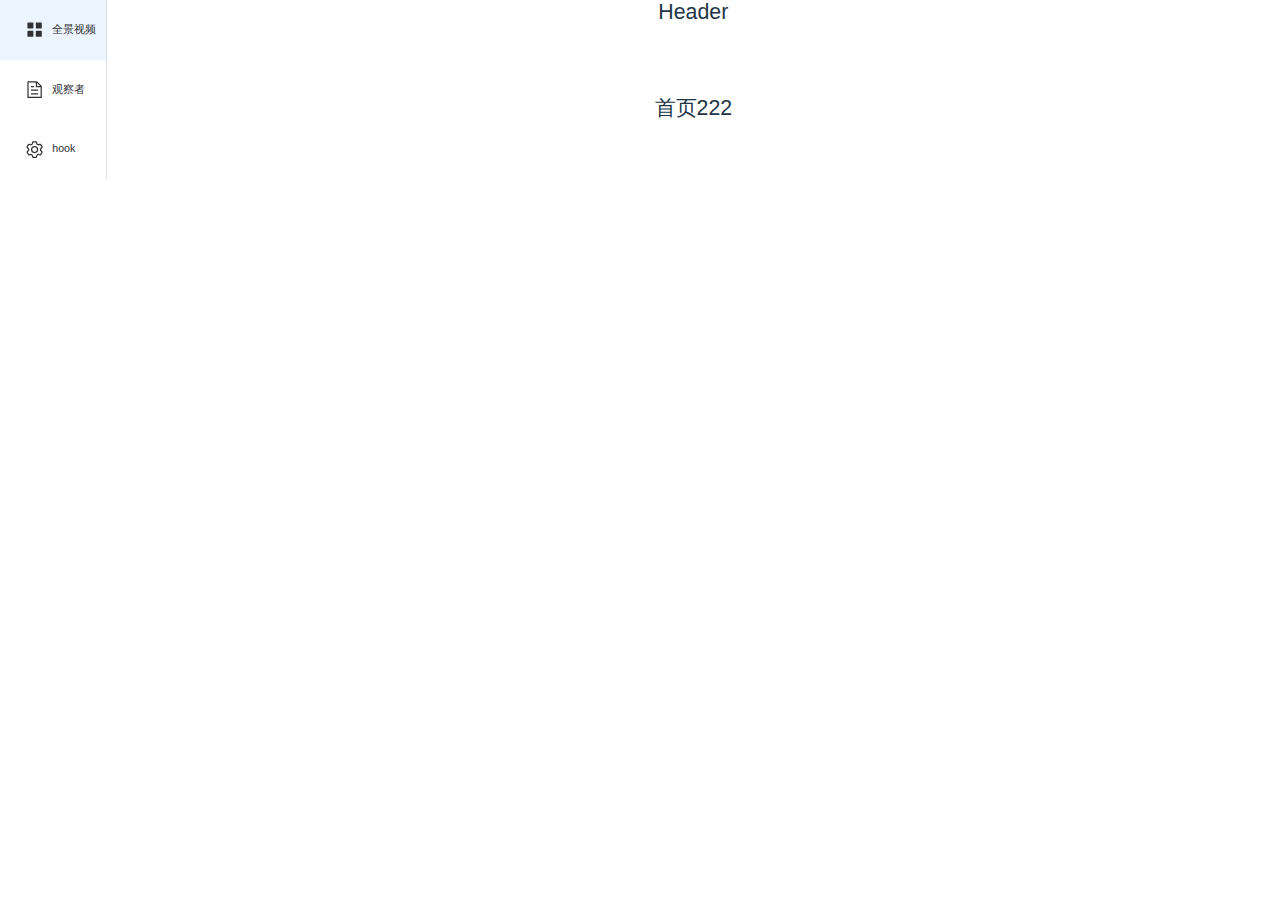
==== commit 3b0eb792: "vite-vue-ts 初始化" ====
--- a/index.html
+++ b/index.html
@@ -1 +1,33 @@
-<!DOCTYPE html><html lang=""><head><meta charset="utf-8"><meta http-equiv="X-UA-Compatible" content="IE=edge"><meta name="viewport" content="width=device-width,initial-scale=1"><link rel="icon" href="favicon.ico"><title>vue3</title><link href="css/app.4c91c55b.css" rel="preload" as="style"><link href="css/chunk-vendors.941ac153.css" rel="preload" as="style"><link href="js/app.e338f0d5.js" rel="preload" as="script"><link href="js/chunk-vendors.1e471565.js" rel="preload" as="script"><link href="css/chunk-vendors.941ac153.css" rel="stylesheet"><link href="css/app.4c91c55b.css" rel="stylesheet"></head><body><noscript><strong>We're sorry but vue3 doesn't work properly without JavaScript enabled. Please enable it to continue.</strong></noscript><div id="app"></div><script src="js/chunk-vendors.1e471565.js"></script><script src="js/app.e338f0d5.js"></script></body></html>+<!DOCTYPE html>
+<html lang="en">
+
+<head>
+    <meta charset="UTF-8" />
+    <link rel="icon" type="image/svg+xml" href="/vite.svg" />
+    <meta name="viewport" content="width=device-width, initial-scale=1.0" />
+    <title>Vite + Vue + TS</title>
+    <link rel="stylesheet" href="https://cdn.pannellum.org/2.5/pannellum.css" />
+    <script type="text/javascript" src="https://cdn.pannellum.org/2.5/pannellum.js"></script>
+
+    <link href="https://vjs.zencdn.net/7.1.0/video-js.css" rel="stylesheet" type="text/css">
+    <script src="https://vjs.zencdn.net/7.1.0/video.js"></script>
+    <script src="./videojs-pannellum-plugin.js"></script>
+    <style>
+        #app {
+            width: 100vw;
+            height: 100vh;
+            overflow: hidden;
+            padding: 0 !important;
+            margin: 0;
+        }
+    </style>
+  <script type="module" crossorigin src="/assets/index.f98798d8.js"></script>
+  <link rel="stylesheet" href="/assets/index.7a26adca.css">
+</head>
+
+<body>
+    <div id="app"></div>
+    
+</body>
+
+</html>--- a/assets/index.7a26adca.css
+++ b/assets/index.7a26adca.css
@@ -0,0 +1 @@
+@charset "UTF-8";:root{font-family:Inter,Avenir,Helvetica,Arial,sans-serif;font-size:1rem;line-height:1.5rem;font-weight:400;color-scheme:light dark;color:#ffffffde;background-color:#242424;font-synthesis:none;text-rendering:optimizeLegibility;-webkit-font-smoothing:antialiased;-moz-osx-font-smoothing:grayscale;-webkit-text-size-adjust:100%}a{font-weight:500;color:#646cff;text-decoration:inherit}a:hover{color:#535bf2}body{margin:0;display:flex;place-items:center;min-width:20rem;min-height:100vh}h1{font-size:3.2em;line-height:1.1}button{border-radius:.5rem;border:.0625rem solid transparent;padding:.6em 1.2em;font-size:1em;font-weight:500;font-family:inherit;background-color:#1a1a1a;cursor:pointer;transition:border-color .25s}button:hover{border-color:#646cff}button:focus,button:focus-visible{outline:.25rem auto -webkit-focus-ring-color}.card{padding:2em}#app{max-width:80rem;margin:0 auto;padding:2rem;text-align:center}@media (prefers-color-scheme: light){:root{color:#213547;background-color:#fff}a:hover{color:#747bff}button{background-color:#f9f9f9}}.flex{display:flex}.flex1{flex:1}.justify-center{justify-content:center}.app[data-v-3916ed6c]{font-size:1.25rem}.app[data-v-3916ed6c] .el-aside{width:6.25rem!important}.app[data-v-3916ed6c] .el-menu .el-menu-item{font-size:.625rem!important}.app .page-content[data-v-3916ed6c]{margin:.625rem;flex:1;height:calc(100vh - 1.25rem);overflow:hidden}.app .page-content>div[data-v-3916ed6c]:first-child{height:100%}.logo[data-v-3916ed6c]{height:6em;padding:1.5em;will-change:filter}.logo[data-v-3916ed6c]:hover{filter:drop-shadow(0 0 2em rgba(100,108,255,.6666666667))}.logo.vue[data-v-3916ed6c]:hover{filter:drop-shadow(0 0 2em rgba(66,184,131,.6666666667))}.fade-enter[data-v-3916ed6c]{opacity:0}.fade-enter-active[data-v-3916ed6c]{transition:opacity .5s}.fade-leave-active[data-v-3916ed6c]{opacity:0;transition:opacity .5s}:root{--el-color-white:#ffffff;--el-color-black:#000000;--el-color-primary-rgb:64,158,255;--el-color-success-rgb:103,194,58;--el-color-warning-rgb:230,162,60;--el-color-danger-rgb:245,108,108;--el-color-error-rgb:245,108,108;--el-color-info-rgb:144,147,153;--el-font-size-extra-large:1.25rem;--el-font-size-large:1.125rem;--el-font-size-medium:1rem;--el-font-size-base:.875rem;--el-font-size-small:.8125rem;--el-font-size-extra-small:.75rem;--el-font-family:"Helvetica Neue",Helvetica,"PingFang SC","Hiragino Sans GB","Microsoft YaHei","\5fae\8f6f\96c5\9ed1",Arial,sans-serif;--el-font-weight-primary:500;--el-font-line-height-primary:1.5rem;--el-index-normal:1;--el-index-top:1000;--el-index-popper:2000;--el-border-radius-base:.25rem;--el-border-radius-small:.125rem;--el-border-radius-round:1.25rem;--el-border-radius-circle:100%;--el-transition-duration:.3s;--el-transition-duration-fast:.2s;--el-transition-function-ease-in-out-bezier:cubic-bezier(.645, .045, .355, 1);--el-transition-function-fast-bezier:cubic-bezier(.23, 1, .32, 1);--el-transition-all:all var(--el-transition-duration) var(--el-transition-function-ease-in-out-bezier);--el-transition-fade:opacity var(--el-transition-duration) var(--el-transition-function-fast-bezier);--el-transition-md-fade:transform var(--el-transition-duration) var(--el-transition-function-fast-bezier),opacity var(--el-transition-duration) var(--el-transition-function-fast-bezier);--el-transition-fade-linear:opacity var(--el-transition-duration-fast) linear;--el-transition-border:border-color var(--el-transition-duration-fast) var(--el-transition-function-ease-in-out-bezier);--el-transition-box-shadow:box-shadow var(--el-transition-duration-fast) var(--el-transition-function-ease-in-out-bezier);--el-transition-color:color var(--el-transition-duration-fast) var(--el-transition-function-ease-in-out-bezier);--el-component-size-large:2.5rem;--el-component-size:2rem;--el-component-size-small:1.5rem}:root{color-scheme:light;--el-color-white:#ffffff;--el-color-black:#000000;--el-color-primary:#409eff;--el-color-primary-light-3:#79bbff;--el-color-primary-light-5:#a0cfff;--el-color-primary-light-7:#c6e2ff;--el-color-primary-light-8:#d9ecff;--el-color-primary-light-9:#ecf5ff;--el-color-primary-dark-2:#337ecc;--el-color-success:#67c23a;--el-color-success-light-3:#95d475;--el-color-success-light-5:#b3e19d;--el-color-success-light-7:#d1edc4;--el-color-success-light-8:#e1f3d8;--el-color-success-light-9:#f0f9eb;--el-color-success-dark-2:#529b2e;--el-color-warning:#e6a23c;--el-color-warning-light-3:#eebe77;--el-color-warning-light-5:#f3d19e;--el-color-warning-light-7:#f8e3c5;--el-color-warning-light-8:#faecd8;--el-color-warning-light-9:#fdf6ec;--el-color-warning-dark-2:#b88230;--el-color-danger:#f56c6c;--el-color-danger-light-3:#f89898;--el-color-danger-light-5:#fab6b6;--el-color-danger-light-7:#fcd3d3;--el-color-danger-light-8:#fde2e2;--el-color-danger-light-9:#fef0f0;--el-color-danger-dark-2:#c45656;--el-color-error:#f56c6c;--el-color-error-light-3:#f89898;--el-color-error-light-5:#fab6b6;--el-color-error-light-7:#fcd3d3;--el-color-error-light-8:#fde2e2;--el-color-error-light-9:#fef0f0;--el-color-error-dark-2:#c45656;--el-color-info:#909399;--el-color-info-light-3:#b1b3b8;--el-color-info-light-5:#c8c9cc;--el-color-info-light-7:#dedfe0;--el-color-info-light-8:#e9e9eb;--el-color-info-light-9:#f4f4f5;--el-color-info-dark-2:#73767a;--el-bg-color:#ffffff;--el-bg-color-page:#f2f3f5;--el-bg-color-overlay:#ffffff;--el-text-color-primary:#303133;--el-text-color-regular:#606266;--el-text-color-secondary:#909399;--el-text-color-placeholder:#a8abb2;--el-text-color-disabled:#c0c4cc;--el-border-color:#dcdfe6;--el-border-color-light:#e4e7ed;--el-border-color-lighter:#ebeef5;--el-border-color-extra-light:#f2f6fc;--el-border-color-dark:#d4d7de;--el-border-color-darker:#cdd0d6;--el-fill-color:#f0f2f5;--el-fill-color-light:#f5f7fa;--el-fill-color-lighter:#fafafa;--el-fill-color-extra-light:#fafcff;--el-fill-color-dark:#ebedf0;--el-fill-color-darker:#e6e8eb;--el-fill-color-blank:#ffffff;--el-box-shadow:0 .75rem 2rem .25rem rgba(0, 0, 0, .04),0 .5rem 1.25rem rgba(0, 0, 0, .08);--el-box-shadow-light:0 0 .75rem rgba(0, 0, 0, .12);--el-box-shadow-lighter:0 0 .375rem rgba(0, 0, 0, .12);--el-box-shadow-dark:0 1rem 3rem 1rem rgba(0, 0, 0, .08),0 .75rem 2rem rgba(0, 0, 0, .12),0 .5rem 1rem -.5rem rgba(0, 0, 0, .16);--el-disabled-bg-color:var(--el-fill-color-light);--el-disabled-text-color:var(--el-text-color-placeholder);--el-disabled-border-color:var(--el-border-color-light);--el-overlay-color:rgba(0, 0, 0, .8);--el-overlay-color-light:rgba(0, 0, 0, .7);--el-overlay-color-lighter:rgba(0, 0, 0, .5);--el-mask-color:rgba(255, 255, 255, .9);--el-mask-color-extra-light:rgba(255, 255, 255, .3);--el-border-width:.0625rem;--el-border-style:solid;--el-border-color-hover:var(--el-text-color-disabled);--el-border:var(--el-border-width) var(--el-border-style) var(--el-border-color);--el-svg-monochrome-grey:var(--el-border-color)}.fade-in-linear-enter-active,.fade-in-linear-leave-active{transition:var(--el-transition-fade-linear)}.fade-in-linear-enter-from,.fade-in-linear-leave-to{opacity:0}.el-fade-in-linear-enter-active,.el-fade-in-linear-leave-active{transition:var(--el-transition-fade-linear)}.el-fade-in-linear-enter-from,.el-fade-in-linear-leave-to{opacity:0}.el-fade-in-enter-active,.el-fade-in-leave-active{transition:all var(--el-transition-duration) cubic-bezier(.55,0,.1,1)}.el-fade-in-enter-from,.el-fade-in-leave-active{opacity:0}.el-zoom-in-center-enter-active,.el-zoom-in-center-leave-active{transition:all var(--el-transition-duration) cubic-bezier(.55,0,.1,1)}.el-zoom-in-center-enter-from,.el-zoom-in-center-leave-active{opacity:0;transform:scaleX(0)}.el-zoom-in-top-enter-active,.el-zoom-in-top-leave-active{opacity:1;transform:scaleY(1);transition:var(--el-transition-md-fade);transform-origin:center top}.el-zoom-in-top-enter-active[data-popper-placement^=top],.el-zoom-in-top-leave-active[data-popper-placement^=top]{transform-origin:center bottom}.el-zoom-in-top-enter-from,.el-zoom-in-top-leave-active{opacity:0;transform:scaleY(0)}.el-zoom-in-bottom-enter-active,.el-zoom-in-bottom-leave-active{opacity:1;transform:scaleY(1);transition:var(--el-transition-md-fade);transform-origin:center bottom}.el-zoom-in-bottom-enter-from,.el-zoom-in-bottom-leave-active{opacity:0;transform:scaleY(0)}.el-zoom-in-left-enter-active,.el-zoom-in-left-leave-active{opacity:1;transform:scale(1);transition:var(--el-transition-md-fade);transform-origin:top left}.el-zoom-in-left-enter-from,.el-zoom-in-left-leave-active{opacity:0;transform:scale(.45)}.collapse-transition{transition:var(--el-transition-duration) height ease-in-out,var(--el-transition-duration) padding-top ease-in-out,var(--el-transition-duration) padding-bottom ease-in-out}.el-collapse-transition-enter-active,.el-collapse-transition-leave-active{transition:var(--el-transition-duration) max-height ease-in-out,var(--el-transition-duration) padding-top ease-in-out,var(--el-transition-duration) padding-bottom ease-in-out}.horizontal-collapse-transition{transition:var(--el-transition-duration) width ease-in-out,var(--el-transition-duration) padding-left ease-in-out,var(--el-transition-duration) padding-right ease-in-out}.el-list-enter-active,.el-list-leave-active{transition:all 1s}.el-list-enter-from,.el-list-leave-to{opacity:0;transform:translateY(-1.875rem)}.el-list-leave-active{position:absolute!important}.el-opacity-transition{transition:opacity var(--el-transition-duration) cubic-bezier(.55,0,.1,1)}.el-icon-loading{-webkit-animation:rotating 2s linear infinite;animation:rotating 2s linear infinite}.el-icon--right{margin-left:.3125rem}.el-icon--left{margin-right:.3125rem}@-webkit-keyframes rotating{0%{transform:rotate(0)}to{transform:rotate(360deg)}}@keyframes rotating{0%{transform:rotate(0)}to{transform:rotate(360deg)}}.el-icon{--color:inherit;height:1em;width:1em;line-height:1em;display:inline-flex;justify-content:center;align-items:center;position:relative;fill:currentColor;color:var(--color);font-size:inherit}.el-icon.is-loading{-webkit-animation:rotating 2s linear infinite;animation:rotating 2s linear infinite}.el-icon svg{height:1em;width:1em}.el-affix--fixed{position:fixed}.el-alert{--el-alert-padding:.5rem 1rem;--el-alert-border-radius-base:var(--el-border-radius-base);--el-alert-title-font-size:.8125rem;--el-alert-description-font-size:.75rem;--el-alert-close-font-size:.75rem;--el-alert-close-customed-font-size:.8125rem;--el-alert-icon-size:1rem;--el-alert-icon-large-size:1.75rem;width:100%;padding:var(--el-alert-padding);margin:0;box-sizing:border-box;border-radius:var(--el-alert-border-radius-base);position:relative;background-color:var(--el-color-white);overflow:hidden;opacity:1;display:flex;align-items:center;transition:opacity var(--el-transition-duration-fast)}.el-alert.is-light .el-alert__close-btn{color:var(--el-text-color-placeholder)}.el-alert.is-dark .el-alert__close-btn,.el-alert.is-dark .el-alert__description{color:var(--el-color-white)}.el-alert.is-center{justify-content:center}.el-alert--success{--el-alert-bg-color:var(--el-color-success-light-9)}.el-alert--success.is-light{background-color:var(--el-alert-bg-color);color:var(--el-color-success)}.el-alert--success.is-light .el-alert__description{color:var(--el-color-success)}.el-alert--success.is-dark{background-color:var(--el-color-success);color:var(--el-color-white)}.el-alert--info{--el-alert-bg-color:var(--el-color-info-light-9)}.el-alert--info.is-light{background-color:var(--el-alert-bg-color);color:var(--el-color-info)}.el-alert--info.is-light .el-alert__description{color:var(--el-color-info)}.el-alert--info.is-dark{background-color:var(--el-color-info);color:var(--el-color-white)}.el-alert--warning{--el-alert-bg-color:var(--el-color-warning-light-9)}.el-alert--warning.is-light{background-color:var(--el-alert-bg-color);color:var(--el-color-warning)}.el-alert--warning.is-light .el-alert__description{color:var(--el-color-warning)}.el-alert--warning.is-dark{background-color:var(--el-color-warning);color:var(--el-color-white)}.el-alert--error{--el-alert-bg-color:var(--el-color-error-light-9)}.el-alert--error.is-light{background-color:var(--el-alert-bg-color);color:var(--el-color-error)}.el-alert--error.is-light .el-alert__description{color:var(--el-color-error)}.el-alert--error.is-dark{background-color:var(--el-color-error);color:var(--el-color-white)}.el-alert__content{display:table-cell;padding:0 .5rem}.el-alert .el-alert__icon{font-size:var(--el-alert-icon-size);width:var(--el-alert-icon-size)}.el-alert .el-alert__icon.is-big{font-size:var(--el-alert-icon-large-size);width:var(--el-alert-icon-large-size)}.el-alert__title{font-size:var(--el-alert-title-font-size);line-height:1.125rem;vertical-align:text-top}.el-alert__title.is-bold{font-weight:700}.el-alert .el-alert__description{font-size:var(--el-alert-description-font-size);margin:.3125rem 0 0}.el-alert .el-alert__close-btn{font-size:var(--el-alert-close-font-size);opacity:1;position:absolute;top:.75rem;right:.9375rem;cursor:pointer}.el-alert .el-alert__close-btn.is-customed{font-style:normal;font-size:var(--el-alert-close-customed-font-size);top:.5625rem}.el-alert-fade-enter-from,.el-alert-fade-leave-active{opacity:0}.el-aside{overflow:auto;box-sizing:border-box;flex-shrink:0;width:var(--el-aside-width,300px)}.el-autocomplete{position:relative;display:inline-block}.el-autocomplete__popper.el-popper{background:var(--el-bg-color-overlay);border:.0625rem solid var(--el-border-color-light);box-shadow:var(--el-box-shadow-light)}.el-autocomplete__popper.el-popper .el-popper__arrow:before{border:.0625rem solid var(--el-border-color-light)}.el-autocomplete__popper.el-popper[data-popper-placement^=top] .el-popper__arrow:before{border-top-color:transparent;border-left-color:transparent}.el-autocomplete__popper.el-popper[data-popper-placement^=bottom] .el-popper__arrow:before{border-bottom-color:transparent;border-right-color:transparent}.el-autocomplete__popper.el-popper[data-popper-placement^=left] .el-popper__arrow:before{border-left-color:transparent;border-bottom-color:transparent}.el-autocomplete__popper.el-popper[data-popper-placement^=right] .el-popper__arrow:before{border-right-color:transparent;border-top-color:transparent}.el-autocomplete-suggestion{border-radius:var(--el-border-radius-base);box-sizing:border-box}.el-autocomplete-suggestion__wrap{max-height:17.5rem;padding:.625rem 0;box-sizing:border-box}.el-autocomplete-suggestion__list{margin:0;padding:0}.el-autocomplete-suggestion li{padding:0 1.25rem;margin:0;line-height:2.125rem;cursor:pointer;color:var(--el-text-color-regular);font-size:var(--el-font-size-base);list-style:none;text-align:left;white-space:nowrap;overflow:hidden;text-overflow:ellipsis}.el-autocomplete-suggestion li:hover,.el-autocomplete-suggestion li.highlighted{background-color:var(--el-fill-color-light)}.el-autocomplete-suggestion li.divider{margin-top:.375rem;border-top:.0625rem solid var(--el-color-black)}.el-autocomplete-suggestion li.divider:last-child{margin-bottom:-.375rem}.el-autocomplete-suggestion.is-loading li{text-align:center;height:6.25rem;line-height:6.25rem;font-size:1.25rem;color:var(--el-text-color-secondary)}.el-autocomplete-suggestion.is-loading li:after{display:inline-block;content:"";height:100%;vertical-align:middle}.el-autocomplete-suggestion.is-loading li:hover{background-color:var(--el-bg-color-overlay)}.el-autocomplete-suggestion.is-loading .el-icon-loading{vertical-align:middle}.el-avatar{--el-avatar-text-color:var(--el-color-white);--el-avatar-bg-color:var(--el-text-color-disabled);--el-avatar-text-size:.875rem;--el-avatar-icon-size:1.125rem;--el-avatar-border-radius:var(--el-border-radius-base);--el-avatar-size-large:3.5rem;--el-avatar-size:2.5rem;--el-avatar-size-small:1.5rem;--el-avatar-size:40px;display:inline-flex;justify-content:center;align-items:center;box-sizing:border-box;text-align:center;overflow:hidden;color:var(--el-avatar-text-color);background:var(--el-avatar-bg-color);width:var(--el-avatar-size);height:var(--el-avatar-size);font-size:var(--el-avatar-text-size)}.el-avatar>img{display:block;height:100%}.el-avatar--circle{border-radius:50%}.el-avatar--square{border-radius:var(--el-avatar-border-radius)}.el-avatar--icon{font-size:var(--el-avatar-icon-size)}.el-avatar--small{--el-avatar-size:1.5rem}.el-avatar--large{--el-avatar-size:3.5rem}.el-backtop{--el-backtop-bg-color:var(--el-bg-color-overlay);--el-backtop-text-color:var(--el-color-primary);--el-backtop-hover-bg-color:var(--el-border-color-extra-light);position:fixed;background-color:var(--el-backtop-bg-color);width:2.5rem;height:2.5rem;border-radius:50%;color:var(--el-backtop-text-color);display:flex;align-items:center;justify-content:center;font-size:1.25rem;box-shadow:var(--el-box-shadow-lighter);cursor:pointer;z-index:5}.el-backtop:hover{background-color:var(--el-backtop-hover-bg-color)}.el-backtop__icon{font-size:1.25rem}.el-badge{--el-badge-bg-color:var(--el-color-danger);--el-badge-radius:.625rem;--el-badge-font-size:.75rem;--el-badge-padding:.375rem;--el-badge-size:1.125rem;position:relative;vertical-align:middle;display:inline-block}.el-badge__content{background-color:var(--el-badge-bg-color);border-radius:var(--el-badge-radius);color:var(--el-color-white);display:inline-flex;justify-content:center;align-items:center;font-size:var(--el-badge-font-size);height:var(--el-badge-size);padding:0 var(--el-badge-padding);white-space:nowrap;border:.0625rem solid var(--el-bg-color)}.el-badge__content.is-fixed{position:absolute;top:0;right:calc(.0625rem + var(--el-badge-size)/ 2);transform:translateY(-50%) translate(100%)}.el-badge__content.is-fixed.is-dot{right:.3125rem}.el-badge__content.is-dot{height:.5rem;width:.5rem;padding:0;right:0;border-radius:50%}.el-badge__content--primary{background-color:var(--el-color-primary)}.el-badge__content--success{background-color:var(--el-color-success)}.el-badge__content--warning{background-color:var(--el-color-warning)}.el-badge__content--info{background-color:var(--el-color-info)}.el-badge__content--danger{background-color:var(--el-color-danger)}.el-breadcrumb{font-size:.875rem;line-height:1}.el-breadcrumb:after,.el-breadcrumb:before{display:table;content:""}.el-breadcrumb:after{clear:both}.el-breadcrumb__separator{margin:0 .5625rem;font-weight:700;color:var(--el-text-color-placeholder)}.el-breadcrumb__separator.el-icon{margin:0 .375rem;font-weight:400}.el-breadcrumb__separator.el-icon svg{vertical-align:middle}.el-breadcrumb__item{float:left;display:flex;align-items:center}.el-breadcrumb__inner{color:var(--el-text-color-regular)}.el-breadcrumb__inner a,.el-breadcrumb__inner.is-link{font-weight:700;text-decoration:none;transition:var(--el-transition-color);color:var(--el-text-color-primary)}.el-breadcrumb__inner a:hover,.el-breadcrumb__inner.is-link:hover{color:var(--el-color-primary);cursor:pointer}.el-breadcrumb__item:last-child .el-breadcrumb__inner,.el-breadcrumb__item:last-child .el-breadcrumb__inner a,.el-breadcrumb__item:last-child .el-breadcrumb__inner a:hover,.el-breadcrumb__item:last-child .el-breadcrumb__inner:hover{font-weight:400;color:var(--el-text-color-regular);cursor:text}.el-breadcrumb__item:last-child .el-breadcrumb__separator{display:none}.el-button-group{display:inline-block;vertical-align:middle}.el-button-group:after,.el-button-group:before{display:table;content:""}.el-button-group:after{clear:both}.el-button-group>.el-button{float:left;position:relative}.el-button-group>.el-button+.el-button{margin-left:0}.el-button-group>.el-button:first-child{border-top-right-radius:0;border-bottom-right-radius:0}.el-button-group>.el-button:last-child{border-top-left-radius:0;border-bottom-left-radius:0}.el-button-group>.el-button:first-child:last-child{border-top-right-radius:var(--el-border-radius-base);border-bottom-right-radius:var(--el-border-radius-base);border-top-left-radius:var(--el-border-radius-base);border-bottom-left-radius:var(--el-border-radius-base)}.el-button-group>.el-button:first-child:last-child.is-round{border-radius:var(--el-border-radius-round)}.el-button-group>.el-button:first-child:last-child.is-circle{border-radius:50%}.el-button-group>.el-button:not(:first-child):not(:last-child){border-radius:0}.el-button-group>.el-button:not(:last-child){margin-right:-.0625rem}.el-button-group>.el-button:active,.el-button-group>.el-button:focus,.el-button-group>.el-button:hover{z-index:1}.el-button-group>.el-button.is-active{z-index:1}.el-button-group>.el-dropdown>.el-button{border-top-left-radius:0;border-bottom-left-radius:0;border-left-color:var(--el-button-divide-border-color)}.el-button-group .el-button--primary:first-child{border-right-color:var(--el-button-divide-border-color)}.el-button-group .el-button--primary:last-child{border-left-color:var(--el-button-divide-border-color)}.el-button-group .el-button--primary:not(:first-child):not(:last-child){border-left-color:var(--el-button-divide-border-color);border-right-color:var(--el-button-divide-border-color)}.el-button-group .el-button--success:first-child{border-right-color:var(--el-button-divide-border-color)}.el-button-group .el-button--success:last-child{border-left-color:var(--el-button-divide-border-color)}.el-button-group .el-button--success:not(:first-child):not(:last-child){border-left-color:var(--el-button-divide-border-color);border-right-color:var(--el-button-divide-border-color)}.el-button-group .el-button--warning:first-child{border-right-color:var(--el-button-divide-border-color)}.el-button-group .el-button--warning:last-child{border-left-color:var(--el-button-divide-border-color)}.el-button-group .el-button--warning:not(:first-child):not(:last-child){border-left-color:var(--el-button-divide-border-color);border-right-color:var(--el-button-divide-border-color)}.el-button-group .el-button--danger:first-child{border-right-color:var(--el-button-divide-border-color)}.el-button-group .el-button--danger:last-child{border-left-color:var(--el-button-divide-border-color)}.el-button-group .el-button--danger:not(:first-child):not(:last-child){border-left-color:var(--el-button-divide-border-color);border-right-color:var(--el-button-divide-border-color)}.el-button-group .el-button--info:first-child{border-right-color:var(--el-button-divide-border-color)}.el-button-group .el-button--info:last-child{border-left-color:var(--el-button-divide-border-color)}.el-button-group .el-button--info:not(:first-child):not(:last-child){border-left-color:var(--el-button-divide-border-color);border-right-color:var(--el-button-divide-border-color)}.el-button{--el-button-font-weight:var(--el-font-weight-primary);--el-button-border-color:var(--el-border-color);--el-button-bg-color:var(--el-fill-color-blank);--el-button-text-color:var(--el-text-color-regular);--el-button-disabled-text-color:var(--el-disabled-text-color);--el-button-disabled-bg-color:var(--el-fill-color-blank);--el-button-disabled-border-color:var(--el-border-color-light);--el-button-divide-border-color:rgba(255, 255, 255, .5);--el-button-hover-text-color:var(--el-color-primary);--el-button-hover-bg-color:var(--el-color-primary-light-9);--el-button-hover-border-color:var(--el-color-primary-light-7);--el-button-active-text-color:var(--el-button-hover-text-color);--el-button-active-border-color:var(--el-color-primary);--el-button-active-bg-color:var(--el-button-hover-bg-color);--el-button-outline-color:var(--el-color-primary-light-5);--el-button-hover-link-text-color:var(--el-color-info);--el-button-active-color:var(--el-text-color-primary)}.el-button{display:inline-flex;justify-content:center;align-items:center;line-height:1;height:2rem;white-space:nowrap;cursor:pointer;color:var(--el-button-text-color);text-align:center;box-sizing:border-box;outline:0;transition:.1s;font-weight:var(--el-button-font-weight);-webkit-user-select:none;-moz-user-select:none;-ms-user-select:none;user-select:none;vertical-align:middle;-webkit-appearance:none;background-color:var(--el-button-bg-color);border:var(--el-border);border-color:var(--el-button-border-color);padding:.5rem .9375rem;font-size:var(--el-font-size-base);border-radius:var(--el-border-radius-base)}.el-button:focus,.el-button:hover{color:var(--el-button-hover-text-color);border-color:var(--el-button-hover-border-color);background-color:var(--el-button-hover-bg-color);outline:0}.el-button:active{color:var(--el-button-active-text-color);border-color:var(--el-button-active-border-color);background-color:var(--el-button-active-bg-color);outline:0}.el-button:focus-visible{outline:.125rem solid var(--el-button-outline-color);outline-offset:.0625rem}.el-button>span{display:inline-flex;align-items:center}.el-button+.el-button{margin-left:.75rem}.el-button.is-round{padding:.5rem .9375rem}.el-button::-moz-focus-inner{border:0}.el-button [class*=el-icon]+span{margin-left:.375rem}.el-button [class*=el-icon] svg{vertical-align:bottom}.el-button.is-plain{--el-button-hover-text-color:var(--el-color-primary);--el-button-hover-bg-color:var(--el-fill-color-blank);--el-button-hover-border-color:var(--el-color-primary)}.el-button.is-active{color:var(--el-button-active-text-color);border-color:var(--el-button-active-border-color);background-color:var(--el-button-active-bg-color);outline:0}.el-button.is-disabled,.el-button.is-disabled:focus,.el-button.is-disabled:hover{color:var(--el-button-disabled-text-color);cursor:not-allowed;background-image:none;background-color:var(--el-button-disabled-bg-color);border-color:var(--el-button-disabled-border-color)}.el-button.is-loading{position:relative;pointer-events:none}.el-button.is-loading:before{z-index:1;pointer-events:none;content:"";position:absolute;left:-.0625rem;top:-.0625rem;right:-.0625rem;bottom:-.0625rem;border-radius:inherit;background-color:var(--el-mask-color-extra-light)}.el-button.is-round{border-radius:var(--el-border-radius-round)}.el-button.is-circle{border-radius:50%;padding:.5rem}.el-button.is-text{color:var(--el-button-text-color);border:0 solid transparent;background-color:transparent}.el-button.is-text.is-disabled{color:var(--el-button-disabled-text-color);background-color:transparent!important}.el-button.is-text:not(.is-disabled):focus,.el-button.is-text:not(.is-disabled):hover{background-color:var(--el-fill-color-light)}.el-button.is-text:not(.is-disabled):focus-visible{outline:.125rem solid var(--el-button-outline-color);outline-offset:.0625rem}.el-button.is-text:not(.is-disabled):active{background-color:var(--el-fill-color)}.el-button.is-text:not(.is-disabled).is-has-bg{background-color:var(--el-fill-color-light)}.el-button.is-text:not(.is-disabled).is-has-bg:focus,.el-button.is-text:not(.is-disabled).is-has-bg:hover{background-color:var(--el-fill-color)}.el-button.is-text:not(.is-disabled).is-has-bg:active{background-color:var(--el-fill-color-dark)}.el-button__text--expand{letter-spacing:.3em;margin-right:-.3em}.el-button.is-link{border-color:transparent;color:var(--el-button-text-color);background:0 0;padding:.125rem;height:auto}.el-button.is-link:focus,.el-button.is-link:hover{color:var(--el-button-hover-link-text-color)}.el-button.is-link.is-disabled{color:var(--el-button-disabled-text-color);background-color:transparent!important;border-color:transparent!important}.el-button.is-link:not(.is-disabled):focus,.el-button.is-link:not(.is-disabled):hover{border-color:transparent;background-color:transparent}.el-button.is-link:not(.is-disabled):active{color:var(--el-button-active-color);border-color:transparent;background-color:transparent}.el-button--text{border-color:transparent;background:0 0;color:var(--el-color-primary);padding-left:0;padding-right:0}.el-button--text.is-disabled{color:var(--el-button-disabled-text-color);background-color:transparent!important;border-color:transparent!important}.el-button--text:not(.is-disabled):focus,.el-button--text:not(.is-disabled):hover{color:var(--el-color-primary-light-3);border-color:transparent;background-color:transparent}.el-button--text:not(.is-disabled):active{color:var(--el-color-primary-dark-2);border-color:transparent;background-color:transparent}.el-button__link--expand{letter-spacing:.3em;margin-right:-.3em}.el-button--primary{--el-button-text-color:var(--el-color-white);--el-button-bg-color:var(--el-color-primary);--el-button-border-color:var(--el-color-primary);--el-button-outline-color:var(--el-color-primary-light-5);--el-button-active-color:var(--el-color-primary-dark-2);--el-button-hover-text-color:var(--el-color-white);--el-button-hover-link-text-color:var(--el-color-primary-light-5);--el-button-hover-bg-color:var(--el-color-primary-light-3);--el-button-hover-border-color:var(--el-color-primary-light-3);--el-button-active-bg-color:var(--el-color-primary-dark-2);--el-button-active-border-color:var(--el-color-primary-dark-2);--el-button-disabled-text-color:var(--el-color-white);--el-button-disabled-bg-color:var(--el-color-primary-light-5);--el-button-disabled-border-color:var(--el-color-primary-light-5)}.el-button--primary.is-link,.el-button--primary.is-plain,.el-button--primary.is-text{--el-button-text-color:var(--el-color-primary);--el-button-bg-color:var(--el-color-primary-light-9);--el-button-border-color:var(--el-color-primary-light-5);--el-button-hover-text-color:var(--el-color-white);--el-button-hover-bg-color:var(--el-color-primary);--el-button-hover-border-color:var(--el-color-primary);--el-button-active-text-color:var(--el-color-white)}.el-button--primary.is-link.is-disabled,.el-button--primary.is-link.is-disabled:active,.el-button--primary.is-link.is-disabled:focus,.el-button--primary.is-link.is-disabled:hover,.el-button--primary.is-plain.is-disabled,.el-button--primary.is-plain.is-disabled:active,.el-button--primary.is-plain.is-disabled:focus,.el-button--primary.is-plain.is-disabled:hover,.el-button--primary.is-text.is-disabled,.el-button--primary.is-text.is-disabled:active,.el-button--primary.is-text.is-disabled:focus,.el-button--primary.is-text.is-disabled:hover{color:var(--el-color-primary-light-5);background-color:var(--el-color-primary-light-9);border-color:var(--el-color-primary-light-8)}.el-button--success{--el-button-text-color:var(--el-color-white);--el-button-bg-color:var(--el-color-success);--el-button-border-color:var(--el-color-success);--el-button-outline-color:var(--el-color-success-light-5);--el-button-active-color:var(--el-color-success-dark-2);--el-button-hover-text-color:var(--el-color-white);--el-button-hover-link-text-color:var(--el-color-success-light-5);--el-button-hover-bg-color:var(--el-color-success-light-3);--el-button-hover-border-color:var(--el-color-success-light-3);--el-button-active-bg-color:var(--el-color-success-dark-2);--el-button-active-border-color:var(--el-color-success-dark-2);--el-button-disabled-text-color:var(--el-color-white);--el-button-disabled-bg-color:var(--el-color-success-light-5);--el-button-disabled-border-color:var(--el-color-success-light-5)}.el-button--success.is-link,.el-button--success.is-plain,.el-button--success.is-text{--el-button-text-color:var(--el-color-success);--el-button-bg-color:var(--el-color-success-light-9);--el-button-border-color:var(--el-color-success-light-5);--el-button-hover-text-color:var(--el-color-white);--el-button-hover-bg-color:var(--el-color-success);--el-button-hover-border-color:var(--el-color-success);--el-button-active-text-color:var(--el-color-white)}.el-button--success.is-link.is-disabled,.el-button--success.is-link.is-disabled:active,.el-button--success.is-link.is-disabled:focus,.el-button--success.is-link.is-disabled:hover,.el-button--success.is-plain.is-disabled,.el-button--success.is-plain.is-disabled:active,.el-button--success.is-plain.is-disabled:focus,.el-button--success.is-plain.is-disabled:hover,.el-button--success.is-text.is-disabled,.el-button--success.is-text.is-disabled:active,.el-button--success.is-text.is-disabled:focus,.el-button--success.is-text.is-disabled:hover{color:var(--el-color-success-light-5);background-color:var(--el-color-success-light-9);border-color:var(--el-color-success-light-8)}.el-button--warning{--el-button-text-color:var(--el-color-white);--el-button-bg-color:var(--el-color-warning);--el-button-border-color:var(--el-color-warning);--el-button-outline-color:var(--el-color-warning-light-5);--el-button-active-color:var(--el-color-warning-dark-2);--el-button-hover-text-color:var(--el-color-white);--el-button-hover-link-text-color:var(--el-color-warning-light-5);--el-button-hover-bg-color:var(--el-color-warning-light-3);--el-button-hover-border-color:var(--el-color-warning-light-3);--el-button-active-bg-color:var(--el-color-warning-dark-2);--el-button-active-border-color:var(--el-color-warning-dark-2);--el-button-disabled-text-color:var(--el-color-white);--el-button-disabled-bg-color:var(--el-color-warning-light-5);--el-button-disabled-border-color:var(--el-color-warning-light-5)}.el-button--warning.is-link,.el-button--warning.is-plain,.el-button--warning.is-text{--el-button-text-color:var(--el-color-warning);--el-button-bg-color:var(--el-color-warning-light-9);--el-button-border-color:var(--el-color-warning-light-5);--el-button-hover-text-color:var(--el-color-white);--el-button-hover-bg-color:var(--el-color-warning);--el-button-hover-border-color:var(--el-color-warning);--el-button-active-text-color:var(--el-color-white)}.el-button--warning.is-link.is-disabled,.el-button--warning.is-link.is-disabled:active,.el-button--warning.is-link.is-disabled:focus,.el-button--warning.is-link.is-disabled:hover,.el-button--warning.is-plain.is-disabled,.el-button--warning.is-plain.is-disabled:active,.el-button--warning.is-plain.is-disabled:focus,.el-button--warning.is-plain.is-disabled:hover,.el-button--warning.is-text.is-disabled,.el-button--warning.is-text.is-disabled:active,.el-button--warning.is-text.is-disabled:focus,.el-button--warning.is-text.is-disabled:hover{color:var(--el-color-warning-light-5);background-color:var(--el-color-warning-light-9);border-color:var(--el-color-warning-light-8)}.el-button--danger{--el-button-text-color:var(--el-color-white);--el-button-bg-color:var(--el-color-danger);--el-button-border-color:var(--el-color-danger);--el-button-outline-color:var(--el-color-danger-light-5);--el-button-active-color:var(--el-color-danger-dark-2);--el-button-hover-text-color:var(--el-color-white);--el-button-hover-link-text-color:var(--el-color-danger-light-5);--el-button-hover-bg-color:var(--el-color-danger-light-3);--el-button-hover-border-color:var(--el-color-danger-light-3);--el-button-active-bg-color:var(--el-color-danger-dark-2);--el-button-active-border-color:var(--el-color-danger-dark-2);--el-button-disabled-text-color:var(--el-color-white);--el-button-disabled-bg-color:var(--el-color-danger-light-5);--el-button-disabled-border-color:var(--el-color-danger-light-5)}.el-button--danger.is-link,.el-button--danger.is-plain,.el-button--danger.is-text{--el-button-text-color:var(--el-color-danger);--el-button-bg-color:var(--el-color-danger-light-9);--el-button-border-color:var(--el-color-danger-light-5);--el-button-hover-text-color:var(--el-color-white);--el-button-hover-bg-color:var(--el-color-danger);--el-button-hover-border-color:var(--el-color-danger);--el-button-active-text-color:var(--el-color-white)}.el-button--danger.is-link.is-disabled,.el-button--danger.is-link.is-disabled:active,.el-button--danger.is-link.is-disabled:focus,.el-button--danger.is-link.is-disabled:hover,.el-button--danger.is-plain.is-disabled,.el-button--danger.is-plain.is-disabled:active,.el-button--danger.is-plain.is-disabled:focus,.el-button--danger.is-plain.is-disabled:hover,.el-button--danger.is-text.is-disabled,.el-button--danger.is-text.is-disabled:active,.el-button--danger.is-text.is-disabled:focus,.el-button--danger.is-text.is-disabled:hover{color:var(--el-color-danger-light-5);background-color:var(--el-color-danger-light-9);border-color:var(--el-color-danger-light-8)}.el-button--info{--el-button-text-color:var(--el-color-white);--el-button-bg-color:var(--el-color-info);--el-button-border-color:var(--el-color-info);--el-button-outline-color:var(--el-color-info-light-5);--el-button-active-color:var(--el-color-info-dark-2);--el-button-hover-text-color:var(--el-color-white);--el-button-hover-link-text-color:var(--el-color-info-light-5);--el-button-hover-bg-color:var(--el-color-info-light-3);--el-button-hover-border-color:var(--el-color-info-light-3);--el-button-active-bg-color:var(--el-color-info-dark-2);--el-button-active-border-color:var(--el-color-info-dark-2);--el-button-disabled-text-color:var(--el-color-white);--el-button-disabled-bg-color:var(--el-color-info-light-5);--el-button-disabled-border-color:var(--el-color-info-light-5)}.el-button--info.is-link,.el-button--info.is-plain,.el-button--info.is-text{--el-button-text-color:var(--el-color-info);--el-button-bg-color:var(--el-color-info-light-9);--el-button-border-color:var(--el-color-info-light-5);--el-button-hover-text-color:var(--el-color-white);--el-button-hover-bg-color:var(--el-color-info);--el-button-hover-border-color:var(--el-color-info);--el-button-active-text-color:var(--el-color-white)}.el-button--info.is-link.is-disabled,.el-button--info.is-link.is-disabled:active,.el-button--info.is-link.is-disabled:focus,.el-button--info.is-link.is-disabled:hover,.el-button--info.is-plain.is-disabled,.el-button--info.is-plain.is-disabled:active,.el-button--info.is-plain.is-disabled:focus,.el-button--info.is-plain.is-disabled:hover,.el-button--info.is-text.is-disabled,.el-button--info.is-text.is-disabled:active,.el-button--info.is-text.is-disabled:focus,.el-button--info.is-text.is-disabled:hover{color:var(--el-color-info-light-5);background-color:var(--el-color-info-light-9);border-color:var(--el-color-info-light-8)}.el-button--large{--el-button-size:2.5rem;height:var(--el-button-size);padding:.75rem 1.1875rem;font-size:var(--el-font-size-base);border-radius:var(--el-border-radius-base)}.el-button--large [class*=el-icon]+span{margin-left:.5rem}.el-button--large.is-round{padding:.75rem 1.1875rem}.el-button--large.is-circle{width:var(--el-button-size);padding:.75rem}.el-button--small{--el-button-size:1.5rem;height:var(--el-button-size);padding:.3125rem .6875rem;font-size:.75rem;border-radius:calc(var(--el-border-radius-base) - .0625rem)}.el-button--small [class*=el-icon]+span{margin-left:.25rem}.el-button--small.is-round{padding:.3125rem .6875rem}.el-button--small.is-circle{width:var(--el-button-size);padding:.3125rem}.el-calendar{--el-calendar-border:var(--el-table-border, 1px solid var(--el-border-color-lighter));--el-calendar-header-border-bottom:var(--el-calendar-border);--el-calendar-selected-bg-color:var(--el-color-primary-light-9);--el-calendar-cell-width:5.3125rem;background-color:var(--el-fill-color-blank)}.el-calendar__header{display:flex;justify-content:space-between;padding:.75rem 1.25rem;border-bottom:var(--el-calendar-header-border-bottom)}.el-calendar__title{color:var(--el-text-color);align-self:center}.el-calendar__body{padding:.75rem 1.25rem 2.1875rem}.el-calendar-table{table-layout:fixed;width:100%}.el-calendar-table thead th{padding:.75rem 0;color:var(--el-text-color-regular);font-weight:400}.el-calendar-table:not(.is-range) td.next,.el-calendar-table:not(.is-range) td.prev{color:var(--el-text-color-placeholder)}.el-calendar-table td{border-bottom:var(--el-calendar-border);border-right:var(--el-calendar-border);vertical-align:top;transition:background-color var(--el-transition-duration-fast) ease}.el-calendar-table td.is-selected{background-color:var(--el-calendar-selected-bg-color)}.el-calendar-table td.is-today{color:var(--el-color-primary)}.el-calendar-table tr:first-child td{border-top:var(--el-calendar-border)}.el-calendar-table tr td:first-child{border-left:var(--el-calendar-border)}.el-calendar-table tr.el-calendar-table__row--hide-border td{border-top:none}.el-calendar-table .el-calendar-day{box-sizing:border-box;padding:.5rem;height:var(--el-calendar-cell-width)}.el-calendar-table .el-calendar-day:hover{cursor:pointer;background-color:var(--el-calendar-selected-bg-color)}.el-card{--el-card-border-color:var(--el-border-color-light);--el-card-border-radius:.25rem;--el-card-padding:1.25rem;--el-card-bg-color:var(--el-fill-color-blank)}.el-card{border-radius:var(--el-card-border-radius);border:.0625rem solid var(--el-card-border-color);background-color:var(--el-card-bg-color);overflow:hidden;color:var(--el-text-color-primary);transition:var(--el-transition-duration)}.el-card.is-always-shadow{box-shadow:var(--el-box-shadow-light)}.el-card.is-hover-shadow:focus,.el-card.is-hover-shadow:hover{box-shadow:var(--el-box-shadow-light)}.el-card__header{padding:calc(var(--el-card-padding) - .125rem) var(--el-card-padding);border-bottom:.0625rem solid var(--el-card-border-color);box-sizing:border-box}.el-card__body{padding:var(--el-card-padding)}.el-carousel__item{position:absolute;top:0;left:0;width:100%;height:100%;display:inline-block;overflow:hidden;z-index:calc(var(--el-index-normal) - 1)}.el-carousel__item.is-active{z-index:calc(var(--el-index-normal) - 1)}.el-carousel__item.is-animating{transition:transform .4s ease-in-out}.el-carousel__item--card{width:50%;transition:transform .4s ease-in-out}.el-carousel__item--card.is-in-stage{cursor:pointer;z-index:var(--el-index-normal)}.el-carousel__item--card.is-in-stage.is-hover .el-carousel__mask,.el-carousel__item--card.is-in-stage:hover .el-carousel__mask{opacity:.12}.el-carousel__item--card.is-active{z-index:calc(var(--el-index-normal) + 1)}.el-carousel__mask{position:absolute;width:100%;height:100%;top:0;left:0;background-color:var(--el-color-white);opacity:.24;transition:var(--el-transition-duration-fast)}.el-carousel{--el-carousel-arrow-font-size:.75rem;--el-carousel-arrow-size:2.25rem;--el-carousel-arrow-background:rgba(31, 45, 61, .11);--el-carousel-arrow-hover-background:rgba(31, 45, 61, .23);--el-carousel-indicator-width:1.875rem;--el-carousel-indicator-height:.125rem;--el-carousel-indicator-padding-horizontal:.25rem;--el-carousel-indicator-padding-vertical:.75rem;--el-carousel-indicator-out-color:var(--el-border-color-hover);position:relative}.el-carousel--horizontal{overflow-x:hidden}.el-carousel--vertical{overflow-y:hidden}.el-carousel__container{position:relative;height:18.75rem}.el-carousel__arrow{border:none;outline:0;padding:0;margin:0;height:var(--el-carousel-arrow-size);width:var(--el-carousel-arrow-size);cursor:pointer;transition:var(--el-transition-duration);border-radius:50%;background-color:var(--el-carousel-arrow-background);color:#fff;position:absolute;top:50%;z-index:10;transform:translateY(-50%);text-align:center;font-size:var(--el-carousel-arrow-font-size);display:inline-flex;justify-content:center;align-items:center}.el-carousel__arrow--left{left:1rem}.el-carousel__arrow--right{right:1rem}.el-carousel__arrow:hover{background-color:var(--el-carousel-arrow-hover-background)}.el-carousel__arrow i{cursor:pointer}.el-carousel__indicators{position:absolute;list-style:none;margin:0;padding:0;z-index:calc(var(--el-index-normal) + 1)}.el-carousel__indicators--horizontal{bottom:0;left:50%;transform:translate(-50%)}.el-carousel__indicators--vertical{right:0;top:50%;transform:translateY(-50%)}.el-carousel__indicators--outside{bottom:calc(var(--el-carousel-indicator-height) + var(--el-carousel-indicator-padding-vertical) * 2);text-align:center;position:static;transform:none}.el-carousel__indicators--outside .el-carousel__indicator:hover button{opacity:.64}.el-carousel__indicators--outside button{background-color:var(--el-carousel-indicator-out-color);opacity:.24}.el-carousel__indicators--labels{left:0;right:0;transform:none;text-align:center}.el-carousel__indicators--labels .el-carousel__button{height:auto;width:auto;padding:.125rem 1.125rem;font-size:.75rem}.el-carousel__indicators--labels .el-carousel__indicator{padding:.375rem .25rem}.el-carousel__indicator{background-color:transparent;cursor:pointer}.el-carousel__indicator:hover button{opacity:.72}.el-carousel__indicator--horizontal{display:inline-block;padding:var(--el-carousel-indicator-padding-vertical) var(--el-carousel-indicator-padding-horizontal)}.el-carousel__indicator--vertical{padding:var(--el-carousel-indicator-padding-horizontal) var(--el-carousel-indicator-padding-vertical)}.el-carousel__indicator--vertical .el-carousel__button{width:var(--el-carousel-indicator-height);height:calc(var(--el-carousel-indicator-width)/ 2)}.el-carousel__indicator.is-active button{opacity:1}.el-carousel__button{display:block;opacity:.48;width:var(--el-carousel-indicator-width);height:var(--el-carousel-indicator-height);background-color:#fff;border:none;outline:0;padding:0;margin:0;cursor:pointer;transition:var(--el-transition-duration)}.carousel-arrow-left-enter-from,.carousel-arrow-left-leave-active{transform:translateY(-50%) translate(-.625rem);opacity:0}.carousel-arrow-right-enter-from,.carousel-arrow-right-leave-active{transform:translateY(-50%) translate(.625rem);opacity:0}.el-cascader-panel{--el-cascader-menu-text-color:var(--el-text-color-regular);--el-cascader-menu-selected-text-color:var(--el-color-primary);--el-cascader-menu-fill:var(--el-bg-color-overlay);--el-cascader-menu-font-size:var(--el-font-size-base);--el-cascader-menu-radius:var(--el-border-radius-base);--el-cascader-menu-border:solid .0625rem var(--el-border-color-light);--el-cascader-menu-shadow:var(--el-box-shadow-light);--el-cascader-node-background-hover:var(--el-fill-color-light);--el-cascader-node-color-disabled:var(--el-text-color-placeholder);--el-cascader-color-empty:var(--el-text-color-placeholder);--el-cascader-tag-background:var(--el-fill-color)}.el-cascader-panel{display:flex;border-radius:var(--el-cascader-menu-radius);font-size:var(--el-cascader-menu-font-size)}.el-cascader-panel.is-bordered{border:var(--el-cascader-menu-border);border-radius:var(--el-cascader-menu-radius)}.el-cascader-menu{min-width:11.25rem;box-sizing:border-box;color:var(--el-cascader-menu-text-color);border-right:var(--el-cascader-menu-border)}.el-cascader-menu:last-child{border-right:none}.el-cascader-menu:last-child .el-cascader-node{padding-right:1.25rem}.el-cascader-menu__wrap.el-scrollbar__wrap{height:12.75rem}.el-cascader-menu__list{position:relative;min-height:100%;margin:0;padding:.375rem 0;list-style:none;box-sizing:border-box}.el-cascader-menu__hover-zone{position:absolute;top:0;left:0;width:100%;height:100%;pointer-events:none}.el-cascader-menu__empty-text{position:absolute;top:50%;left:50%;transform:translate(-50%,-50%);display:flex;align-items:center;color:var(--el-cascader-color-empty)}.el-cascader-menu__empty-text .is-loading{margin-right:.125rem}.el-cascader-node{position:relative;display:flex;align-items:center;padding:0 1.875rem 0 1.25rem;height:2.125rem;line-height:2.125rem;outline:0}.el-cascader-node.is-selectable.in-active-path{color:var(--el-cascader-menu-text-color)}.el-cascader-node.in-active-path,.el-cascader-node.is-active,.el-cascader-node.is-selectable.in-checked-path{color:var(--el-cascader-menu-selected-text-color);font-weight:700}.el-cascader-node:not(.is-disabled){cursor:pointer}.el-cascader-node:not(.is-disabled):focus,.el-cascader-node:not(.is-disabled):hover{background:var(--el-cascader-node-background-hover)}.el-cascader-node.is-disabled{color:var(--el-cascader-node-color-disabled);cursor:not-allowed}.el-cascader-node__prefix{position:absolute;left:.625rem}.el-cascader-node__postfix{position:absolute;right:.625rem}.el-cascader-node__label{flex:1;text-align:left;padding:0 .5rem;white-space:nowrap;overflow:hidden;text-overflow:ellipsis}.el-cascader-node>.el-checkbox{margin-right:0}.el-cascader-node>.el-radio{margin-right:0}.el-cascader-node>.el-radio .el-radio__label{padding-left:0}.el-cascader{--el-cascader-menu-text-color:var(--el-text-color-regular);--el-cascader-menu-selected-text-color:var(--el-color-primary);--el-cascader-menu-fill:var(--el-bg-color-overlay);--el-cascader-menu-font-size:var(--el-font-size-base);--el-cascader-menu-radius:var(--el-border-radius-base);--el-cascader-menu-border:solid .0625rem var(--el-border-color-light);--el-cascader-menu-shadow:var(--el-box-shadow-light);--el-cascader-node-background-hover:var(--el-fill-color-light);--el-cascader-node-color-disabled:var(--el-text-color-placeholder);--el-cascader-color-empty:var(--el-text-color-placeholder);--el-cascader-tag-background:var(--el-fill-color);display:inline-block;position:relative;font-size:var(--el-font-size-base);line-height:2rem;outline:0}.el-cascader:not(.is-disabled):hover .el-input__wrapper{cursor:pointer;box-shadow:0 0 0 .0625rem var(--el-input-hover-border-color) inset}.el-cascader .el-input{cursor:pointer}.el-cascader .el-input .el-input__inner{text-overflow:ellipsis;cursor:pointer}.el-cascader .el-input .el-input__inner::-moz-selection{outline:0}.el-cascader .el-input .el-input__inner::selection{outline:0}.el-cascader .el-input .el-input__suffix-inner .el-icon{height:calc(100% - .125rem)}.el-cascader .el-input .el-input__suffix-inner .el-icon svg{vertical-align:middle}.el-cascader .el-input .icon-arrow-down{transition:transform var(--el-transition-duration);font-size:.875rem}.el-cascader .el-input .icon-arrow-down.is-reverse{transform:rotate(180deg)}.el-cascader .el-input .icon-circle-close:hover{color:var(--el-input-clear-hover-color,var(--el-text-color-secondary))}.el-cascader .el-input.is-focus .el-input__wrapper{box-shadow:0 0 0 .0625rem var(--el-input-focus-border-color,var(--el-color-primary)) inset}.el-cascader--large{font-size:.875rem;line-height:2.5rem}.el-cascader--small{font-size:.75rem;line-height:1.5rem}.el-cascader.is-disabled .el-cascader__label{z-index:calc(var(--el-index-normal) + 1);color:var(--el-disabled-text-color)}.el-cascader__dropdown{--el-cascader-menu-text-color:var(--el-text-color-regular);--el-cascader-menu-selected-text-color:var(--el-color-primary);--el-cascader-menu-fill:var(--el-bg-color-overlay);--el-cascader-menu-font-size:var(--el-font-size-base);--el-cascader-menu-radius:var(--el-border-radius-base);--el-cascader-menu-border:solid .0625rem var(--el-border-color-light);--el-cascader-menu-shadow:var(--el-box-shadow-light);--el-cascader-node-background-hover:var(--el-fill-color-light);--el-cascader-node-color-disabled:var(--el-text-color-placeholder);--el-cascader-color-empty:var(--el-text-color-placeholder);--el-cascader-tag-background:var(--el-fill-color)}.el-cascader__dropdown{font-size:var(--el-cascader-menu-font-size);border-radius:var(--el-cascader-menu-radius)}.el-cascader__dropdown.el-popper{background:var(--el-cascader-menu-fill);border:var(--el-cascader-menu-border);box-shadow:var(--el-cascader-menu-shadow)}.el-cascader__dropdown.el-popper .el-popper__arrow:before{border:var(--el-cascader-menu-border)}.el-cascader__dropdown.el-popper[data-popper-placement^=top] .el-popper__arrow:before{border-top-color:transparent;border-left-color:transparent}.el-cascader__dropdown.el-popper[data-popper-placement^=bottom] .el-popper__arrow:before{border-bottom-color:transparent;border-right-color:transparent}.el-cascader__dropdown.el-popper[data-popper-placement^=left] .el-popper__arrow:before{border-left-color:transparent;border-bottom-color:transparent}.el-cascader__dropdown.el-popper[data-popper-placement^=right] .el-popper__arrow:before{border-right-color:transparent;border-top-color:transparent}.el-cascader__dropdown.el-popper{box-shadow:var(--el-cascader-menu-shadow)}.el-cascader__tags{position:absolute;left:0;right:1.875rem;top:50%;transform:translateY(-50%);display:flex;flex-wrap:wrap;line-height:normal;text-align:left;box-sizing:border-box}.el-cascader__tags .el-tag{display:inline-flex;align-items:center;max-width:100%;margin:.125rem 0 .125rem .375rem;text-overflow:ellipsis;background:var(--el-cascader-tag-background)}.el-cascader__tags .el-tag:not(.is-hit){border-color:transparent}.el-cascader__tags .el-tag>span{flex:1;overflow:hidden;text-overflow:ellipsis}.el-cascader__tags .el-tag .el-icon-close{flex:none;background-color:var(--el-text-color-placeholder);color:var(--el-color-white)}.el-cascader__tags .el-tag .el-icon-close:hover{background-color:var(--el-text-color-secondary)}.el-cascader__collapse-tags{white-space:normal;z-index:var(--el-index-normal);display:flex;align-items:center;flex-wrap:wrap}.el-cascader__collapse-tag{line-height:inherit;height:inherit;display:flex}.el-cascader__suggestion-panel{border-radius:var(--el-cascader-menu-radius)}.el-cascader__suggestion-list{max-height:12.75rem;margin:0;padding:.375rem 0;font-size:var(--el-font-size-base);color:var(--el-cascader-menu-text-color);text-align:center}.el-cascader__suggestion-item{display:flex;justify-content:space-between;align-items:center;height:2.125rem;padding:0 .9375rem;text-align:left;outline:0;cursor:pointer}.el-cascader__suggestion-item:focus,.el-cascader__suggestion-item:hover{background:var(--el-cascader-node-background-hover)}.el-cascader__suggestion-item.is-checked{color:var(--el-cascader-menu-selected-text-color);font-weight:700}.el-cascader__suggestion-item>span{margin-right:.625rem}.el-cascader__empty-text{margin:.625rem 0;color:var(--el-cascader-color-empty)}.el-cascader__search-input{flex:1;height:1.5rem;min-width:3.75rem;margin:.125rem 0 .125rem .6875rem;padding:0;color:var(--el-cascader-menu-text-color);border:none;outline:0;box-sizing:border-box;background:0 0}.el-cascader__search-input::-moz-placeholder{color:transparent}.el-cascader__search-input:-ms-input-placeholder{color:transparent}.el-cascader__search-input::placeholder{color:transparent}.el-check-tag{background-color:var(--el-color-info-light-9);border-radius:var(--el-border-radius-base);color:var(--el-color-info);cursor:pointer;display:inline-block;font-size:var(--el-font-size-base);line-height:var(--el-font-size-base);padding:.4375rem .9375rem;transition:var(--el-transition-all);font-weight:700}.el-check-tag:hover{background-color:var(--el-color-info-light-7)}.el-check-tag.is-checked{background-color:var(--el-color-primary-light-8);color:var(--el-color-primary)}.el-check-tag.is-checked:hover{background-color:var(--el-color-primary-light-7)}.el-checkbox-button{--el-checkbox-button-checked-bg-color:var(--el-color-primary);--el-checkbox-button-checked-text-color:var(--el-color-white);--el-checkbox-button-checked-border-color:var(--el-color-primary)}.el-checkbox-button{position:relative;display:inline-block}.el-checkbox-button__inner{display:inline-block;line-height:1;font-weight:var(--el-checkbox-font-weight);white-space:nowrap;vertical-align:middle;cursor:pointer;background:var(--el-button-bg-color,var(--el-fill-color-blank));border:var(--el-border);border-left:0;color:var(--el-button-text-color,var(--el-text-color-regular));-webkit-appearance:none;text-align:center;box-sizing:border-box;outline:0;margin:0;position:relative;transition:var(--el-transition-all);-webkit-user-select:none;-moz-user-select:none;-ms-user-select:none;user-select:none;padding:.5rem .9375rem;font-size:var(--el-font-size-base);border-radius:0}.el-checkbox-button__inner.is-round{padding:.5rem .9375rem}.el-checkbox-button__inner:hover{color:var(--el-color-primary)}.el-checkbox-button__inner [class*=el-icon-]{line-height:.9}.el-checkbox-button__inner [class*=el-icon-]+span{margin-left:.3125rem}.el-checkbox-button__original{opacity:0;outline:0;position:absolute;margin:0;z-index:-1}.el-checkbox-button.is-checked .el-checkbox-button__inner{color:var(--el-checkbox-button-checked-text-color);background-color:var(--el-checkbox-button-checked-bg-color);border-color:var(--el-checkbox-button-checked-border-color);box-shadow:-.0625rem 0 0 0 var(--el-color-primary-light-7)}.el-checkbox-button.is-checked:first-child .el-checkbox-button__inner{border-left-color:var(--el-checkbox-button-checked-border-color)}.el-checkbox-button.is-disabled .el-checkbox-button__inner{color:var(--el-disabled-text-color);cursor:not-allowed;background-image:none;background-color:var(--el-button-disabled-bg-color,var(--el-fill-color-blank));border-color:var(--el-button-disabled-border-color,var(--el-border-color-light));box-shadow:none}.el-checkbox-button.is-disabled:first-child .el-checkbox-button__inner{border-left-color:var(--el-button-disabled-border-color,var(--el-border-color-light))}.el-checkbox-button:first-child .el-checkbox-button__inner{border-left:var(--el-border);border-top-left-radius:var(--el-border-radius-base);border-bottom-left-radius:var(--el-border-radius-base);box-shadow:none!important}.el-checkbox-button.is-focus .el-checkbox-button__inner{border-color:var(--el-checkbox-button-checked-border-color)}.el-checkbox-button:last-child .el-checkbox-button__inner{border-top-right-radius:var(--el-border-radius-base);border-bottom-right-radius:var(--el-border-radius-base)}.el-checkbox-button--large .el-checkbox-button__inner{padding:.75rem 1.1875rem;font-size:var(--el-font-size-base);border-radius:0}.el-checkbox-button--large .el-checkbox-button__inner.is-round{padding:.75rem 1.1875rem}.el-checkbox-button--small .el-checkbox-button__inner{padding:.3125rem .6875rem;font-size:.75rem;border-radius:0}.el-checkbox-button--small .el-checkbox-button__inner.is-round{padding:.3125rem .6875rem}.el-checkbox-group{font-size:0;line-height:0}.el-checkbox{--el-checkbox-font-size:.875rem;--el-checkbox-font-weight:var(--el-font-weight-primary);--el-checkbox-text-color:var(--el-text-color-regular);--el-checkbox-input-height:.875rem;--el-checkbox-input-width:.875rem;--el-checkbox-border-radius:var(--el-border-radius-small);--el-checkbox-bg-color:var(--el-fill-color-blank);--el-checkbox-input-border:var(--el-border);--el-checkbox-disabled-border-color:var(--el-border-color);--el-checkbox-disabled-input-fill:var(--el-fill-color-light);--el-checkbox-disabled-icon-color:var(--el-text-color-placeholder);--el-checkbox-disabled-checked-input-fill:var(--el-border-color-extra-light);--el-checkbox-disabled-checked-input-border-color:var(--el-border-color);--el-checkbox-disabled-checked-icon-color:var(--el-text-color-placeholder);--el-checkbox-checked-text-color:var(--el-color-primary);--el-checkbox-checked-input-border-color:var(--el-color-primary);--el-checkbox-checked-bg-color:var(--el-color-primary);--el-checkbox-checked-icon-color:var(--el-color-white);--el-checkbox-input-border-color-hover:var(--el-color-primary)}.el-checkbox{color:var(--el-checkbox-text-color);font-weight:var(--el-checkbox-font-weight);font-size:var(--el-font-size-base);position:relative;cursor:pointer;display:inline-flex;align-items:center;white-space:nowrap;-webkit-user-select:none;-moz-user-select:none;-ms-user-select:none;user-select:none;margin-right:1.875rem;height:2rem}.el-checkbox.is-bordered{padding:0 .9375rem 0 .5625rem;border-radius:var(--el-border-radius-base);border:var(--el-border);box-sizing:border-box}.el-checkbox.is-bordered.is-checked{border-color:var(--el-color-primary)}.el-checkbox.is-bordered.is-disabled{border-color:var(--el-border-color-lighter);cursor:not-allowed}.el-checkbox.is-bordered.el-checkbox--large{padding:0 1.1875rem 0 .6875rem;border-radius:var(--el-border-radius-base)}.el-checkbox.is-bordered.el-checkbox--large .el-checkbox__label{font-size:var(--el-font-size-base)}.el-checkbox.is-bordered.el-checkbox--large .el-checkbox__inner{height:.875rem;width:.875rem}.el-checkbox.is-bordered.el-checkbox--small{padding:0 .6875rem 0 .4375rem;border-radius:calc(var(--el-border-radius-base) - .0625rem)}.el-checkbox.is-bordered.el-checkbox--small .el-checkbox__label{font-size:.75rem}.el-checkbox.is-bordered.el-checkbox--small .el-checkbox__inner{height:.75rem;width:.75rem}.el-checkbox.is-bordered.el-checkbox--small .el-checkbox__inner:after{height:.375rem;width:.125rem}.el-checkbox input:focus-visible+.el-checkbox__inner{outline:.125rem solid var(--el-checkbox-input-border-color-hover);outline-offset:.0625rem;border-radius:var(--el-checkbox-border-radius)}.el-checkbox__input{white-space:nowrap;cursor:pointer;outline:0;display:inline-flex;position:relative}.el-checkbox__input.is-disabled .el-checkbox__inner{background-color:var(--el-checkbox-disabled-input-fill);border-color:var(--el-checkbox-disabled-border-color);cursor:not-allowed}.el-checkbox__input.is-disabled .el-checkbox__inner:after{cursor:not-allowed;border-color:var(--el-checkbox-disabled-icon-color)}.el-checkbox__input.is-disabled .el-checkbox__inner+.el-checkbox__label{cursor:not-allowed}.el-checkbox__input.is-disabled.is-checked .el-checkbox__inner{background-color:var(--el-checkbox-disabled-checked-input-fill);border-color:var(--el-checkbox-disabled-checked-input-border-color)}.el-checkbox__input.is-disabled.is-checked .el-checkbox__inner:after{border-color:var(--el-checkbox-disabled-checked-icon-color)}.el-checkbox__input.is-disabled.is-indeterminate .el-checkbox__inner{background-color:var(--el-checkbox-disabled-checked-input-fill);border-color:var(--el-checkbox-disabled-checked-input-border-color)}.el-checkbox__input.is-disabled.is-indeterminate .el-checkbox__inner:before{background-color:var(--el-checkbox-disabled-checked-icon-color);border-color:var(--el-checkbox-disabled-checked-icon-color)}.el-checkbox__input.is-disabled+span.el-checkbox__label{color:var(--el-disabled-text-color);cursor:not-allowed}.el-checkbox__input.is-checked .el-checkbox__inner{background-color:var(--el-checkbox-checked-bg-color);border-color:var(--el-checkbox-checked-input-border-color)}.el-checkbox__input.is-checked .el-checkbox__inner:after{transform:rotate(45deg) scaleY(1)}.el-checkbox__input.is-checked+.el-checkbox__label{color:var(--el-checkbox-checked-text-color)}.el-checkbox__input.is-focus:not(.is-checked) .el-checkbox__original:not(:focus-visible){border-color:var(--el-checkbox-input-border-color-hover)}.el-checkbox__input.is-indeterminate .el-checkbox__inner{background-color:var(--el-checkbox-checked-bg-color);border-color:var(--el-checkbox-checked-input-border-color)}.el-checkbox__input.is-indeterminate .el-checkbox__inner:before{content:"";position:absolute;display:block;background-color:var(--el-checkbox-checked-icon-color);height:.125rem;transform:scale(.5);left:0;right:0;top:.3125rem}.el-checkbox__input.is-indeterminate .el-checkbox__inner:after{display:none}.el-checkbox__inner{display:inline-block;position:relative;border:var(--el-checkbox-input-border);border-radius:var(--el-checkbox-border-radius);box-sizing:border-box;width:var(--el-checkbox-input-width);height:var(--el-checkbox-input-height);background-color:var(--el-checkbox-bg-color);z-index:var(--el-index-normal);transition:border-color .25s cubic-bezier(.71,-.46,.29,1.46),background-color .25s cubic-bezier(.71,-.46,.29,1.46),outline .25s cubic-bezier(.71,-.46,.29,1.46)}.el-checkbox__inner:hover{border-color:var(--el-checkbox-input-border-color-hover)}.el-checkbox__inner:after{box-sizing:content-box;content:"";border:.0625rem solid var(--el-checkbox-checked-icon-color);border-left:0;border-top:0;height:.4375rem;left:.25rem;position:absolute;top:.0625rem;transform:rotate(45deg) scaleY(0);width:.1875rem;transition:transform .15s ease-in 50ms;transform-origin:center}.el-checkbox__original{opacity:0;outline:0;position:absolute;margin:0;width:0;height:0;z-index:-1}.el-checkbox__label{display:inline-block;padding-left:.5rem;line-height:1;font-size:var(--el-checkbox-font-size)}.el-checkbox.el-checkbox--large{height:2.5rem}.el-checkbox.el-checkbox--large .el-checkbox__label{font-size:.875rem}.el-checkbox.el-checkbox--large .el-checkbox__inner{width:.875rem;height:.875rem}.el-checkbox.el-checkbox--small{height:1.5rem}.el-checkbox.el-checkbox--small .el-checkbox__label{font-size:.75rem}.el-checkbox.el-checkbox--small .el-checkbox__inner{width:.75rem;height:.75rem}.el-checkbox.el-checkbox--small .el-checkbox__input.is-indeterminate .el-checkbox__inner:before{top:.25rem}.el-checkbox.el-checkbox--small .el-checkbox__inner:after{width:.125rem;height:.375rem}.el-checkbox:last-of-type{margin-right:0}[class*=el-col-]{box-sizing:border-box}[class*=el-col-].is-guttered{display:block;min-height:.0625rem}.el-col-0,.el-col-0.is-guttered{display:none}.el-col-0{max-width:0%;flex:0 0 0%}.el-col-offset-0{margin-left:0}.el-col-pull-0{position:relative;right:0}.el-col-push-0{position:relative;left:0}.el-col-1{max-width:4.1666666667%;flex:0 0 4.1666666667%}.el-col-offset-1{margin-left:4.1666666667%}.el-col-pull-1{position:relative;right:4.1666666667%}.el-col-push-1{position:relative;left:4.1666666667%}.el-col-2{max-width:8.3333333333%;flex:0 0 8.3333333333%}.el-col-offset-2{margin-left:8.3333333333%}.el-col-pull-2{position:relative;right:8.3333333333%}.el-col-push-2{position:relative;left:8.3333333333%}.el-col-3{max-width:12.5%;flex:0 0 12.5%}.el-col-offset-3{margin-left:12.5%}.el-col-pull-3{position:relative;right:12.5%}.el-col-push-3{position:relative;left:12.5%}.el-col-4{max-width:16.6666666667%;flex:0 0 16.6666666667%}.el-col-offset-4{margin-left:16.6666666667%}.el-col-pull-4{position:relative;right:16.6666666667%}.el-col-push-4{position:relative;left:16.6666666667%}.el-col-5{max-width:20.8333333333%;flex:0 0 20.8333333333%}.el-col-offset-5{margin-left:20.8333333333%}.el-col-pull-5{position:relative;right:20.8333333333%}.el-col-push-5{position:relative;left:20.8333333333%}.el-col-6{max-width:25%;flex:0 0 25%}.el-col-offset-6{margin-left:25%}.el-col-pull-6{position:relative;right:25%}.el-col-push-6{position:relative;left:25%}.el-col-7{max-width:29.1666666667%;flex:0 0 29.1666666667%}.el-col-offset-7{margin-left:29.1666666667%}.el-col-pull-7{position:relative;right:29.1666666667%}.el-col-push-7{position:relative;left:29.1666666667%}.el-col-8{max-width:33.3333333333%;flex:0 0 33.3333333333%}.el-col-offset-8{margin-left:33.3333333333%}.el-col-pull-8{position:relative;right:33.3333333333%}.el-col-push-8{position:relative;left:33.3333333333%}.el-col-9{max-width:37.5%;flex:0 0 37.5%}.el-col-offset-9{margin-left:37.5%}.el-col-pull-9{position:relative;right:37.5%}.el-col-push-9{position:relative;left:37.5%}.el-col-10{max-width:41.6666666667%;flex:0 0 41.6666666667%}.el-col-offset-10{margin-left:41.6666666667%}.el-col-pull-10{position:relative;right:41.6666666667%}.el-col-push-10{position:relative;left:41.6666666667%}.el-col-11{max-width:45.8333333333%;flex:0 0 45.8333333333%}.el-col-offset-11{margin-left:45.8333333333%}.el-col-pull-11{position:relative;right:45.8333333333%}.el-col-push-11{position:relative;left:45.8333333333%}.el-col-12{max-width:50%;flex:0 0 50%}.el-col-offset-12{margin-left:50%}.el-col-pull-12{position:relative;right:50%}.el-col-push-12{position:relative;left:50%}.el-col-13{max-width:54.1666666667%;flex:0 0 54.1666666667%}.el-col-offset-13{margin-left:54.1666666667%}.el-col-pull-13{position:relative;right:54.1666666667%}.el-col-push-13{position:relative;left:54.1666666667%}.el-col-14{max-width:58.3333333333%;flex:0 0 58.3333333333%}.el-col-offset-14{margin-left:58.3333333333%}.el-col-pull-14{position:relative;right:58.3333333333%}.el-col-push-14{position:relative;left:58.3333333333%}.el-col-15{max-width:62.5%;flex:0 0 62.5%}.el-col-offset-15{margin-left:62.5%}.el-col-pull-15{position:relative;right:62.5%}.el-col-push-15{position:relative;left:62.5%}.el-col-16{max-width:66.6666666667%;flex:0 0 66.6666666667%}.el-col-offset-16{margin-left:66.6666666667%}.el-col-pull-16{position:relative;right:66.6666666667%}.el-col-push-16{position:relative;left:66.6666666667%}.el-col-17{max-width:70.8333333333%;flex:0 0 70.8333333333%}.el-col-offset-17{margin-left:70.8333333333%}.el-col-pull-17{position:relative;right:70.8333333333%}.el-col-push-17{position:relative;left:70.8333333333%}.el-col-18{max-width:75%;flex:0 0 75%}.el-col-offset-18{margin-left:75%}.el-col-pull-18{position:relative;right:75%}.el-col-push-18{position:relative;left:75%}.el-col-19{max-width:79.1666666667%;flex:0 0 79.1666666667%}.el-col-offset-19{margin-left:79.1666666667%}.el-col-pull-19{position:relative;right:79.1666666667%}.el-col-push-19{position:relative;left:79.1666666667%}.el-col-20{max-width:83.3333333333%;flex:0 0 83.3333333333%}.el-col-offset-20{margin-left:83.3333333333%}.el-col-pull-20{position:relative;right:83.3333333333%}.el-col-push-20{position:relative;left:83.3333333333%}.el-col-21{max-width:87.5%;flex:0 0 87.5%}.el-col-offset-21{margin-left:87.5%}.el-col-pull-21{position:relative;right:87.5%}.el-col-push-21{position:relative;left:87.5%}.el-col-22{max-width:91.6666666667%;flex:0 0 91.6666666667%}.el-col-offset-22{margin-left:91.6666666667%}.el-col-pull-22{position:relative;right:91.6666666667%}.el-col-push-22{position:relative;left:91.6666666667%}.el-col-23{max-width:95.8333333333%;flex:0 0 95.8333333333%}.el-col-offset-23{margin-left:95.8333333333%}.el-col-pull-23{position:relative;right:95.8333333333%}.el-col-push-23{position:relative;left:95.8333333333%}.el-col-24{max-width:100%;flex:0 0 100%}.el-col-offset-24{margin-left:100%}.el-col-pull-24{position:relative;right:100%}.el-col-push-24{position:relative;left:100%}@media only screen and (max-width:768px){.el-col-xs-0,.el-col-xs-0.is-guttered{display:none}.el-col-xs-0{max-width:0%;flex:0 0 0%}.el-col-xs-offset-0{margin-left:0}.el-col-xs-pull-0{position:relative;right:0}.el-col-xs-push-0{position:relative;left:0}.el-col-xs-1{display:block;max-width:4.1666666667%;flex:0 0 4.1666666667%}.el-col-xs-offset-1{margin-left:4.1666666667%}.el-col-xs-pull-1{position:relative;right:4.1666666667%}.el-col-xs-push-1{position:relative;left:4.1666666667%}.el-col-xs-2{display:block;max-width:8.3333333333%;flex:0 0 8.3333333333%}.el-col-xs-offset-2{margin-left:8.3333333333%}.el-col-xs-pull-2{position:relative;right:8.3333333333%}.el-col-xs-push-2{position:relative;left:8.3333333333%}.el-col-xs-3{display:block;max-width:12.5%;flex:0 0 12.5%}.el-col-xs-offset-3{margin-left:12.5%}.el-col-xs-pull-3{position:relative;right:12.5%}.el-col-xs-push-3{position:relative;left:12.5%}.el-col-xs-4{display:block;max-width:16.6666666667%;flex:0 0 16.6666666667%}.el-col-xs-offset-4{margin-left:16.6666666667%}.el-col-xs-pull-4{position:relative;right:16.6666666667%}.el-col-xs-push-4{position:relative;left:16.6666666667%}.el-col-xs-5{display:block;max-width:20.8333333333%;flex:0 0 20.8333333333%}.el-col-xs-offset-5{margin-left:20.8333333333%}.el-col-xs-pull-5{position:relative;right:20.8333333333%}.el-col-xs-push-5{position:relative;left:20.8333333333%}.el-col-xs-6{display:block;max-width:25%;flex:0 0 25%}.el-col-xs-offset-6{margin-left:25%}.el-col-xs-pull-6{position:relative;right:25%}.el-col-xs-push-6{position:relative;left:25%}.el-col-xs-7{display:block;max-width:29.1666666667%;flex:0 0 29.1666666667%}.el-col-xs-offset-7{margin-left:29.1666666667%}.el-col-xs-pull-7{position:relative;right:29.1666666667%}.el-col-xs-push-7{position:relative;left:29.1666666667%}.el-col-xs-8{display:block;max-width:33.3333333333%;flex:0 0 33.3333333333%}.el-col-xs-offset-8{margin-left:33.3333333333%}.el-col-xs-pull-8{position:relative;right:33.3333333333%}.el-col-xs-push-8{position:relative;left:33.3333333333%}.el-col-xs-9{display:block;max-width:37.5%;flex:0 0 37.5%}.el-col-xs-offset-9{margin-left:37.5%}.el-col-xs-pull-9{position:relative;right:37.5%}.el-col-xs-push-9{position:relative;left:37.5%}.el-col-xs-10{display:block;max-width:41.6666666667%;flex:0 0 41.6666666667%}.el-col-xs-offset-10{margin-left:41.6666666667%}.el-col-xs-pull-10{position:relative;right:41.6666666667%}.el-col-xs-push-10{position:relative;left:41.6666666667%}.el-col-xs-11{display:block;max-width:45.8333333333%;flex:0 0 45.8333333333%}.el-col-xs-offset-11{margin-left:45.8333333333%}.el-col-xs-pull-11{position:relative;right:45.8333333333%}.el-col-xs-push-11{position:relative;left:45.8333333333%}.el-col-xs-12{display:block;max-width:50%;flex:0 0 50%}.el-col-xs-offset-12{margin-left:50%}.el-col-xs-pull-12{position:relative;right:50%}.el-col-xs-push-12{position:relative;left:50%}.el-col-xs-13{display:block;max-width:54.1666666667%;flex:0 0 54.1666666667%}.el-col-xs-offset-13{margin-left:54.1666666667%}.el-col-xs-pull-13{position:relative;right:54.1666666667%}.el-col-xs-push-13{position:relative;left:54.1666666667%}.el-col-xs-14{display:block;max-width:58.3333333333%;flex:0 0 58.3333333333%}.el-col-xs-offset-14{margin-left:58.3333333333%}.el-col-xs-pull-14{position:relative;right:58.3333333333%}.el-col-xs-push-14{position:relative;left:58.3333333333%}.el-col-xs-15{display:block;max-width:62.5%;flex:0 0 62.5%}.el-col-xs-offset-15{margin-left:62.5%}.el-col-xs-pull-15{position:relative;right:62.5%}.el-col-xs-push-15{position:relative;left:62.5%}.el-col-xs-16{display:block;max-width:66.6666666667%;flex:0 0 66.6666666667%}.el-col-xs-offset-16{margin-left:66.6666666667%}.el-col-xs-pull-16{position:relative;right:66.6666666667%}.el-col-xs-push-16{position:relative;left:66.6666666667%}.el-col-xs-17{display:block;max-width:70.8333333333%;flex:0 0 70.8333333333%}.el-col-xs-offset-17{margin-left:70.8333333333%}.el-col-xs-pull-17{position:relative;right:70.8333333333%}.el-col-xs-push-17{position:relative;left:70.8333333333%}.el-col-xs-18{display:block;max-width:75%;flex:0 0 75%}.el-col-xs-offset-18{margin-left:75%}.el-col-xs-pull-18{position:relative;right:75%}.el-col-xs-push-18{position:relative;left:75%}.el-col-xs-19{display:block;max-width:79.1666666667%;flex:0 0 79.1666666667%}.el-col-xs-offset-19{margin-left:79.1666666667%}.el-col-xs-pull-19{position:relative;right:79.1666666667%}.el-col-xs-push-19{position:relative;left:79.1666666667%}.el-col-xs-20{display:block;max-width:83.3333333333%;flex:0 0 83.3333333333%}.el-col-xs-offset-20{margin-left:83.3333333333%}.el-col-xs-pull-20{position:relative;right:83.3333333333%}.el-col-xs-push-20{position:relative;left:83.3333333333%}.el-col-xs-21{display:block;max-width:87.5%;flex:0 0 87.5%}.el-col-xs-offset-21{margin-left:87.5%}.el-col-xs-pull-21{position:relative;right:87.5%}.el-col-xs-push-21{position:relative;left:87.5%}.el-col-xs-22{display:block;max-width:91.6666666667%;flex:0 0 91.6666666667%}.el-col-xs-offset-22{margin-left:91.6666666667%}.el-col-xs-pull-22{position:relative;right:91.6666666667%}.el-col-xs-push-22{position:relative;left:91.6666666667%}.el-col-xs-23{display:block;max-width:95.8333333333%;flex:0 0 95.8333333333%}.el-col-xs-offset-23{margin-left:95.8333333333%}.el-col-xs-pull-23{position:relative;right:95.8333333333%}.el-col-xs-push-23{position:relative;left:95.8333333333%}.el-col-xs-24{display:block;max-width:100%;flex:0 0 100%}.el-col-xs-offset-24{margin-left:100%}.el-col-xs-pull-24{position:relative;right:100%}.el-col-xs-push-24{position:relative;left:100%}}@media only screen and (min-width:768px){.el-col-sm-0,.el-col-sm-0.is-guttered{display:none}.el-col-sm-0{max-width:0%;flex:0 0 0%}.el-col-sm-offset-0{margin-left:0}.el-col-sm-pull-0{position:relative;right:0}.el-col-sm-push-0{position:relative;left:0}.el-col-sm-1{display:block;max-width:4.1666666667%;flex:0 0 4.1666666667%}.el-col-sm-offset-1{margin-left:4.1666666667%}.el-col-sm-pull-1{position:relative;right:4.1666666667%}.el-col-sm-push-1{position:relative;left:4.1666666667%}.el-col-sm-2{display:block;max-width:8.3333333333%;flex:0 0 8.3333333333%}.el-col-sm-offset-2{margin-left:8.3333333333%}.el-col-sm-pull-2{position:relative;right:8.3333333333%}.el-col-sm-push-2{position:relative;left:8.3333333333%}.el-col-sm-3{display:block;max-width:12.5%;flex:0 0 12.5%}.el-col-sm-offset-3{margin-left:12.5%}.el-col-sm-pull-3{position:relative;right:12.5%}.el-col-sm-push-3{position:relative;left:12.5%}.el-col-sm-4{display:block;max-width:16.6666666667%;flex:0 0 16.6666666667%}.el-col-sm-offset-4{margin-left:16.6666666667%}.el-col-sm-pull-4{position:relative;right:16.6666666667%}.el-col-sm-push-4{position:relative;left:16.6666666667%}.el-col-sm-5{display:block;max-width:20.8333333333%;flex:0 0 20.8333333333%}.el-col-sm-offset-5{margin-left:20.8333333333%}.el-col-sm-pull-5{position:relative;right:20.8333333333%}.el-col-sm-push-5{position:relative;left:20.8333333333%}.el-col-sm-6{display:block;max-width:25%;flex:0 0 25%}.el-col-sm-offset-6{margin-left:25%}.el-col-sm-pull-6{position:relative;right:25%}.el-col-sm-push-6{position:relative;left:25%}.el-col-sm-7{display:block;max-width:29.1666666667%;flex:0 0 29.1666666667%}.el-col-sm-offset-7{margin-left:29.1666666667%}.el-col-sm-pull-7{position:relative;right:29.1666666667%}.el-col-sm-push-7{position:relative;left:29.1666666667%}.el-col-sm-8{display:block;max-width:33.3333333333%;flex:0 0 33.3333333333%}.el-col-sm-offset-8{margin-left:33.3333333333%}.el-col-sm-pull-8{position:relative;right:33.3333333333%}.el-col-sm-push-8{position:relative;left:33.3333333333%}.el-col-sm-9{display:block;max-width:37.5%;flex:0 0 37.5%}.el-col-sm-offset-9{margin-left:37.5%}.el-col-sm-pull-9{position:relative;right:37.5%}.el-col-sm-push-9{position:relative;left:37.5%}.el-col-sm-10{display:block;max-width:41.6666666667%;flex:0 0 41.6666666667%}.el-col-sm-offset-10{margin-left:41.6666666667%}.el-col-sm-pull-10{position:relative;right:41.6666666667%}.el-col-sm-push-10{position:relative;left:41.6666666667%}.el-col-sm-11{display:block;max-width:45.8333333333%;flex:0 0 45.8333333333%}.el-col-sm-offset-11{margin-left:45.8333333333%}.el-col-sm-pull-11{position:relative;right:45.8333333333%}.el-col-sm-push-11{position:relative;left:45.8333333333%}.el-col-sm-12{display:block;max-width:50%;flex:0 0 50%}.el-col-sm-offset-12{margin-left:50%}.el-col-sm-pull-12{position:relative;right:50%}.el-col-sm-push-12{position:relative;left:50%}.el-col-sm-13{display:block;max-width:54.1666666667%;flex:0 0 54.1666666667%}.el-col-sm-offset-13{margin-left:54.1666666667%}.el-col-sm-pull-13{position:relative;right:54.1666666667%}.el-col-sm-push-13{position:relative;left:54.1666666667%}.el-col-sm-14{display:block;max-width:58.3333333333%;flex:0 0 58.3333333333%}.el-col-sm-offset-14{margin-left:58.3333333333%}.el-col-sm-pull-14{position:relative;right:58.3333333333%}.el-col-sm-push-14{position:relative;left:58.3333333333%}.el-col-sm-15{display:block;max-width:62.5%;flex:0 0 62.5%}.el-col-sm-offset-15{margin-left:62.5%}.el-col-sm-pull-15{position:relative;right:62.5%}.el-col-sm-push-15{position:relative;left:62.5%}.el-col-sm-16{display:block;max-width:66.6666666667%;flex:0 0 66.6666666667%}.el-col-sm-offset-16{margin-left:66.6666666667%}.el-col-sm-pull-16{position:relative;right:66.6666666667%}.el-col-sm-push-16{position:relative;left:66.6666666667%}.el-col-sm-17{display:block;max-width:70.8333333333%;flex:0 0 70.8333333333%}.el-col-sm-offset-17{margin-left:70.8333333333%}.el-col-sm-pull-17{position:relative;right:70.8333333333%}.el-col-sm-push-17{position:relative;left:70.8333333333%}.el-col-sm-18{display:block;max-width:75%;flex:0 0 75%}.el-col-sm-offset-18{margin-left:75%}.el-col-sm-pull-18{position:relative;right:75%}.el-col-sm-push-18{position:relative;left:75%}.el-col-sm-19{display:block;max-width:79.1666666667%;flex:0 0 79.1666666667%}.el-col-sm-offset-19{margin-left:79.1666666667%}.el-col-sm-pull-19{position:relative;right:79.1666666667%}.el-col-sm-push-19{position:relative;left:79.1666666667%}.el-col-sm-20{display:block;max-width:83.3333333333%;flex:0 0 83.3333333333%}.el-col-sm-offset-20{margin-left:83.3333333333%}.el-col-sm-pull-20{position:relative;right:83.3333333333%}.el-col-sm-push-20{position:relative;left:83.3333333333%}.el-col-sm-21{display:block;max-width:87.5%;flex:0 0 87.5%}.el-col-sm-offset-21{margin-left:87.5%}.el-col-sm-pull-21{position:relative;right:87.5%}.el-col-sm-push-21{position:relative;left:87.5%}.el-col-sm-22{display:block;max-width:91.6666666667%;flex:0 0 91.6666666667%}.el-col-sm-offset-22{margin-left:91.6666666667%}.el-col-sm-pull-22{position:relative;right:91.6666666667%}.el-col-sm-push-22{position:relative;left:91.6666666667%}.el-col-sm-23{display:block;max-width:95.8333333333%;flex:0 0 95.8333333333%}.el-col-sm-offset-23{margin-left:95.8333333333%}.el-col-sm-pull-23{position:relative;right:95.8333333333%}.el-col-sm-push-23{position:relative;left:95.8333333333%}.el-col-sm-24{display:block;max-width:100%;flex:0 0 100%}.el-col-sm-offset-24{margin-left:100%}.el-col-sm-pull-24{position:relative;right:100%}.el-col-sm-push-24{position:relative;left:100%}}@media only screen and (min-width:992px){.el-col-md-0,.el-col-md-0.is-guttered{display:none}.el-col-md-0{max-width:0%;flex:0 0 0%}.el-col-md-offset-0{margin-left:0}.el-col-md-pull-0{position:relative;right:0}.el-col-md-push-0{position:relative;left:0}.el-col-md-1{display:block;max-width:4.1666666667%;flex:0 0 4.1666666667%}.el-col-md-offset-1{margin-left:4.1666666667%}.el-col-md-pull-1{position:relative;right:4.1666666667%}.el-col-md-push-1{position:relative;left:4.1666666667%}.el-col-md-2{display:block;max-width:8.3333333333%;flex:0 0 8.3333333333%}.el-col-md-offset-2{margin-left:8.3333333333%}.el-col-md-pull-2{position:relative;right:8.3333333333%}.el-col-md-push-2{position:relative;left:8.3333333333%}.el-col-md-3{display:block;max-width:12.5%;flex:0 0 12.5%}.el-col-md-offset-3{margin-left:12.5%}.el-col-md-pull-3{position:relative;right:12.5%}.el-col-md-push-3{position:relative;left:12.5%}.el-col-md-4{display:block;max-width:16.6666666667%;flex:0 0 16.6666666667%}.el-col-md-offset-4{margin-left:16.6666666667%}.el-col-md-pull-4{position:relative;right:16.6666666667%}.el-col-md-push-4{position:relative;left:16.6666666667%}.el-col-md-5{display:block;max-width:20.8333333333%;flex:0 0 20.8333333333%}.el-col-md-offset-5{margin-left:20.8333333333%}.el-col-md-pull-5{position:relative;right:20.8333333333%}.el-col-md-push-5{position:relative;left:20.8333333333%}.el-col-md-6{display:block;max-width:25%;flex:0 0 25%}.el-col-md-offset-6{margin-left:25%}.el-col-md-pull-6{position:relative;right:25%}.el-col-md-push-6{position:relative;left:25%}.el-col-md-7{display:block;max-width:29.1666666667%;flex:0 0 29.1666666667%}.el-col-md-offset-7{margin-left:29.1666666667%}.el-col-md-pull-7{position:relative;right:29.1666666667%}.el-col-md-push-7{position:relative;left:29.1666666667%}.el-col-md-8{display:block;max-width:33.3333333333%;flex:0 0 33.3333333333%}.el-col-md-offset-8{margin-left:33.3333333333%}.el-col-md-pull-8{position:relative;right:33.3333333333%}.el-col-md-push-8{position:relative;left:33.3333333333%}.el-col-md-9{display:block;max-width:37.5%;flex:0 0 37.5%}.el-col-md-offset-9{margin-left:37.5%}.el-col-md-pull-9{position:relative;right:37.5%}.el-col-md-push-9{position:relative;left:37.5%}.el-col-md-10{display:block;max-width:41.6666666667%;flex:0 0 41.6666666667%}.el-col-md-offset-10{margin-left:41.6666666667%}.el-col-md-pull-10{position:relative;right:41.6666666667%}.el-col-md-push-10{position:relative;left:41.6666666667%}.el-col-md-11{display:block;max-width:45.8333333333%;flex:0 0 45.8333333333%}.el-col-md-offset-11{margin-left:45.8333333333%}.el-col-md-pull-11{position:relative;right:45.8333333333%}.el-col-md-push-11{position:relative;left:45.8333333333%}.el-col-md-12{display:block;max-width:50%;flex:0 0 50%}.el-col-md-offset-12{margin-left:50%}.el-col-md-pull-12{position:relative;right:50%}.el-col-md-push-12{position:relative;left:50%}.el-col-md-13{display:block;max-width:54.1666666667%;flex:0 0 54.1666666667%}.el-col-md-offset-13{margin-left:54.1666666667%}.el-col-md-pull-13{position:relative;right:54.1666666667%}.el-col-md-push-13{position:relative;left:54.1666666667%}.el-col-md-14{display:block;max-width:58.3333333333%;flex:0 0 58.3333333333%}.el-col-md-offset-14{margin-left:58.3333333333%}.el-col-md-pull-14{position:relative;right:58.3333333333%}.el-col-md-push-14{position:relative;left:58.3333333333%}.el-col-md-15{display:block;max-width:62.5%;flex:0 0 62.5%}.el-col-md-offset-15{margin-left:62.5%}.el-col-md-pull-15{position:relative;right:62.5%}.el-col-md-push-15{position:relative;left:62.5%}.el-col-md-16{display:block;max-width:66.6666666667%;flex:0 0 66.6666666667%}.el-col-md-offset-16{margin-left:66.6666666667%}.el-col-md-pull-16{position:relative;right:66.6666666667%}.el-col-md-push-16{position:relative;left:66.6666666667%}.el-col-md-17{display:block;max-width:70.8333333333%;flex:0 0 70.8333333333%}.el-col-md-offset-17{margin-left:70.8333333333%}.el-col-md-pull-17{position:relative;right:70.8333333333%}.el-col-md-push-17{position:relative;left:70.8333333333%}.el-col-md-18{display:block;max-width:75%;flex:0 0 75%}.el-col-md-offset-18{margin-left:75%}.el-col-md-pull-18{position:relative;right:75%}.el-col-md-push-18{position:relative;left:75%}.el-col-md-19{display:block;max-width:79.1666666667%;flex:0 0 79.1666666667%}.el-col-md-offset-19{margin-left:79.1666666667%}.el-col-md-pull-19{position:relative;right:79.1666666667%}.el-col-md-push-19{position:relative;left:79.1666666667%}.el-col-md-20{display:block;max-width:83.3333333333%;flex:0 0 83.3333333333%}.el-col-md-offset-20{margin-left:83.3333333333%}.el-col-md-pull-20{position:relative;right:83.3333333333%}.el-col-md-push-20{position:relative;left:83.3333333333%}.el-col-md-21{display:block;max-width:87.5%;flex:0 0 87.5%}.el-col-md-offset-21{margin-left:87.5%}.el-col-md-pull-21{position:relative;right:87.5%}.el-col-md-push-21{position:relative;left:87.5%}.el-col-md-22{display:block;max-width:91.6666666667%;flex:0 0 91.6666666667%}.el-col-md-offset-22{margin-left:91.6666666667%}.el-col-md-pull-22{position:relative;right:91.6666666667%}.el-col-md-push-22{position:relative;left:91.6666666667%}.el-col-md-23{display:block;max-width:95.8333333333%;flex:0 0 95.8333333333%}.el-col-md-offset-23{margin-left:95.8333333333%}.el-col-md-pull-23{position:relative;right:95.8333333333%}.el-col-md-push-23{position:relative;left:95.8333333333%}.el-col-md-24{display:block;max-width:100%;flex:0 0 100%}.el-col-md-offset-24{margin-left:100%}.el-col-md-pull-24{position:relative;right:100%}.el-col-md-push-24{position:relative;left:100%}}@media only screen and (min-width:1200px){.el-col-lg-0,.el-col-lg-0.is-guttered{display:none}.el-col-lg-0{max-width:0%;flex:0 0 0%}.el-col-lg-offset-0{margin-left:0}.el-col-lg-pull-0{position:relative;right:0}.el-col-lg-push-0{position:relative;left:0}.el-col-lg-1{display:block;max-width:4.1666666667%;flex:0 0 4.1666666667%}.el-col-lg-offset-1{margin-left:4.1666666667%}.el-col-lg-pull-1{position:relative;right:4.1666666667%}.el-col-lg-push-1{position:relative;left:4.1666666667%}.el-col-lg-2{display:block;max-width:8.3333333333%;flex:0 0 8.3333333333%}.el-col-lg-offset-2{margin-left:8.3333333333%}.el-col-lg-pull-2{position:relative;right:8.3333333333%}.el-col-lg-push-2{position:relative;left:8.3333333333%}.el-col-lg-3{display:block;max-width:12.5%;flex:0 0 12.5%}.el-col-lg-offset-3{margin-left:12.5%}.el-col-lg-pull-3{position:relative;right:12.5%}.el-col-lg-push-3{position:relative;left:12.5%}.el-col-lg-4{display:block;max-width:16.6666666667%;flex:0 0 16.6666666667%}.el-col-lg-offset-4{margin-left:16.6666666667%}.el-col-lg-pull-4{position:relative;right:16.6666666667%}.el-col-lg-push-4{position:relative;left:16.6666666667%}.el-col-lg-5{display:block;max-width:20.8333333333%;flex:0 0 20.8333333333%}.el-col-lg-offset-5{margin-left:20.8333333333%}.el-col-lg-pull-5{position:relative;right:20.8333333333%}.el-col-lg-push-5{position:relative;left:20.8333333333%}.el-col-lg-6{display:block;max-width:25%;flex:0 0 25%}.el-col-lg-offset-6{margin-left:25%}.el-col-lg-pull-6{position:relative;right:25%}.el-col-lg-push-6{position:relative;left:25%}.el-col-lg-7{display:block;max-width:29.1666666667%;flex:0 0 29.1666666667%}.el-col-lg-offset-7{margin-left:29.1666666667%}.el-col-lg-pull-7{position:relative;right:29.1666666667%}.el-col-lg-push-7{position:relative;left:29.1666666667%}.el-col-lg-8{display:block;max-width:33.3333333333%;flex:0 0 33.3333333333%}.el-col-lg-offset-8{margin-left:33.3333333333%}.el-col-lg-pull-8{position:relative;right:33.3333333333%}.el-col-lg-push-8{position:relative;left:33.3333333333%}.el-col-lg-9{display:block;max-width:37.5%;flex:0 0 37.5%}.el-col-lg-offset-9{margin-left:37.5%}.el-col-lg-pull-9{position:relative;right:37.5%}.el-col-lg-push-9{position:relative;left:37.5%}.el-col-lg-10{display:block;max-width:41.6666666667%;flex:0 0 41.6666666667%}.el-col-lg-offset-10{margin-left:41.6666666667%}.el-col-lg-pull-10{position:relative;right:41.6666666667%}.el-col-lg-push-10{position:relative;left:41.6666666667%}.el-col-lg-11{display:block;max-width:45.8333333333%;flex:0 0 45.8333333333%}.el-col-lg-offset-11{margin-left:45.8333333333%}.el-col-lg-pull-11{position:relative;right:45.8333333333%}.el-col-lg-push-11{position:relative;left:45.8333333333%}.el-col-lg-12{display:block;max-width:50%;flex:0 0 50%}.el-col-lg-offset-12{margin-left:50%}.el-col-lg-pull-12{position:relative;right:50%}.el-col-lg-push-12{position:relative;left:50%}.el-col-lg-13{display:block;max-width:54.1666666667%;flex:0 0 54.1666666667%}.el-col-lg-offset-13{margin-left:54.1666666667%}.el-col-lg-pull-13{position:relative;right:54.1666666667%}.el-col-lg-push-13{position:relative;left:54.1666666667%}.el-col-lg-14{display:block;max-width:58.3333333333%;flex:0 0 58.3333333333%}.el-col-lg-offset-14{margin-left:58.3333333333%}.el-col-lg-pull-14{position:relative;right:58.3333333333%}.el-col-lg-push-14{position:relative;left:58.3333333333%}.el-col-lg-15{display:block;max-width:62.5%;flex:0 0 62.5%}.el-col-lg-offset-15{margin-left:62.5%}.el-col-lg-pull-15{position:relative;right:62.5%}.el-col-lg-push-15{position:relative;left:62.5%}.el-col-lg-16{display:block;max-width:66.6666666667%;flex:0 0 66.6666666667%}.el-col-lg-offset-16{margin-left:66.6666666667%}.el-col-lg-pull-16{position:relative;right:66.6666666667%}.el-col-lg-push-16{position:relative;left:66.6666666667%}.el-col-lg-17{display:block;max-width:70.8333333333%;flex:0 0 70.8333333333%}.el-col-lg-offset-17{margin-left:70.8333333333%}.el-col-lg-pull-17{position:relative;right:70.8333333333%}.el-col-lg-push-17{position:relative;left:70.8333333333%}.el-col-lg-18{display:block;max-width:75%;flex:0 0 75%}.el-col-lg-offset-18{margin-left:75%}.el-col-lg-pull-18{position:relative;right:75%}.el-col-lg-push-18{position:relative;left:75%}.el-col-lg-19{display:block;max-width:79.1666666667%;flex:0 0 79.1666666667%}.el-col-lg-offset-19{margin-left:79.1666666667%}.el-col-lg-pull-19{position:relative;right:79.1666666667%}.el-col-lg-push-19{position:relative;left:79.1666666667%}.el-col-lg-20{display:block;max-width:83.3333333333%;flex:0 0 83.3333333333%}.el-col-lg-offset-20{margin-left:83.3333333333%}.el-col-lg-pull-20{position:relative;right:83.3333333333%}.el-col-lg-push-20{position:relative;left:83.3333333333%}.el-col-lg-21{display:block;max-width:87.5%;flex:0 0 87.5%}.el-col-lg-offset-21{margin-left:87.5%}.el-col-lg-pull-21{position:relative;right:87.5%}.el-col-lg-push-21{position:relative;left:87.5%}.el-col-lg-22{display:block;max-width:91.6666666667%;flex:0 0 91.6666666667%}.el-col-lg-offset-22{margin-left:91.6666666667%}.el-col-lg-pull-22{position:relative;right:91.6666666667%}.el-col-lg-push-22{position:relative;left:91.6666666667%}.el-col-lg-23{display:block;max-width:95.8333333333%;flex:0 0 95.8333333333%}.el-col-lg-offset-23{margin-left:95.8333333333%}.el-col-lg-pull-23{position:relative;right:95.8333333333%}.el-col-lg-push-23{position:relative;left:95.8333333333%}.el-col-lg-24{display:block;max-width:100%;flex:0 0 100%}.el-col-lg-offset-24{margin-left:100%}.el-col-lg-pull-24{position:relative;right:100%}.el-col-lg-push-24{position:relative;left:100%}}@media only screen and (min-width:1920px){.el-col-xl-0,.el-col-xl-0.is-guttered{display:none}.el-col-xl-0{max-width:0%;flex:0 0 0%}.el-col-xl-offset-0{margin-left:0}.el-col-xl-pull-0{position:relative;right:0}.el-col-xl-push-0{position:relative;left:0}.el-col-xl-1{display:block;max-width:4.1666666667%;flex:0 0 4.1666666667%}.el-col-xl-offset-1{margin-left:4.1666666667%}.el-col-xl-pull-1{position:relative;right:4.1666666667%}.el-col-xl-push-1{position:relative;left:4.1666666667%}.el-col-xl-2{display:block;max-width:8.3333333333%;flex:0 0 8.3333333333%}.el-col-xl-offset-2{margin-left:8.3333333333%}.el-col-xl-pull-2{position:relative;right:8.3333333333%}.el-col-xl-push-2{position:relative;left:8.3333333333%}.el-col-xl-3{display:block;max-width:12.5%;flex:0 0 12.5%}.el-col-xl-offset-3{margin-left:12.5%}.el-col-xl-pull-3{position:relative;right:12.5%}.el-col-xl-push-3{position:relative;left:12.5%}.el-col-xl-4{display:block;max-width:16.6666666667%;flex:0 0 16.6666666667%}.el-col-xl-offset-4{margin-left:16.6666666667%}.el-col-xl-pull-4{position:relative;right:16.6666666667%}.el-col-xl-push-4{position:relative;left:16.6666666667%}.el-col-xl-5{display:block;max-width:20.8333333333%;flex:0 0 20.8333333333%}.el-col-xl-offset-5{margin-left:20.8333333333%}.el-col-xl-pull-5{position:relative;right:20.8333333333%}.el-col-xl-push-5{position:relative;left:20.8333333333%}.el-col-xl-6{display:block;max-width:25%;flex:0 0 25%}.el-col-xl-offset-6{margin-left:25%}.el-col-xl-pull-6{position:relative;right:25%}.el-col-xl-push-6{position:relative;left:25%}.el-col-xl-7{display:block;max-width:29.1666666667%;flex:0 0 29.1666666667%}.el-col-xl-offset-7{margin-left:29.1666666667%}.el-col-xl-pull-7{position:relative;right:29.1666666667%}.el-col-xl-push-7{position:relative;left:29.1666666667%}.el-col-xl-8{display:block;max-width:33.3333333333%;flex:0 0 33.3333333333%}.el-col-xl-offset-8{margin-left:33.3333333333%}.el-col-xl-pull-8{position:relative;right:33.3333333333%}.el-col-xl-push-8{position:relative;left:33.3333333333%}.el-col-xl-9{display:block;max-width:37.5%;flex:0 0 37.5%}.el-col-xl-offset-9{margin-left:37.5%}.el-col-xl-pull-9{position:relative;right:37.5%}.el-col-xl-push-9{position:relative;left:37.5%}.el-col-xl-10{display:block;max-width:41.6666666667%;flex:0 0 41.6666666667%}.el-col-xl-offset-10{margin-left:41.6666666667%}.el-col-xl-pull-10{position:relative;right:41.6666666667%}.el-col-xl-push-10{position:relative;left:41.6666666667%}.el-col-xl-11{display:block;max-width:45.8333333333%;flex:0 0 45.8333333333%}.el-col-xl-offset-11{margin-left:45.8333333333%}.el-col-xl-pull-11{position:relative;right:45.8333333333%}.el-col-xl-push-11{position:relative;left:45.8333333333%}.el-col-xl-12{display:block;max-width:50%;flex:0 0 50%}.el-col-xl-offset-12{margin-left:50%}.el-col-xl-pull-12{position:relative;right:50%}.el-col-xl-push-12{position:relative;left:50%}.el-col-xl-13{display:block;max-width:54.1666666667%;flex:0 0 54.1666666667%}.el-col-xl-offset-13{margin-left:54.1666666667%}.el-col-xl-pull-13{position:relative;right:54.1666666667%}.el-col-xl-push-13{position:relative;left:54.1666666667%}.el-col-xl-14{display:block;max-width:58.3333333333%;flex:0 0 58.3333333333%}.el-col-xl-offset-14{margin-left:58.3333333333%}.el-col-xl-pull-14{position:relative;right:58.3333333333%}.el-col-xl-push-14{position:relative;left:58.3333333333%}.el-col-xl-15{display:block;max-width:62.5%;flex:0 0 62.5%}.el-col-xl-offset-15{margin-left:62.5%}.el-col-xl-pull-15{position:relative;right:62.5%}.el-col-xl-push-15{position:relative;left:62.5%}.el-col-xl-16{display:block;max-width:66.6666666667%;flex:0 0 66.6666666667%}.el-col-xl-offset-16{margin-left:66.6666666667%}.el-col-xl-pull-16{position:relative;right:66.6666666667%}.el-col-xl-push-16{position:relative;left:66.6666666667%}.el-col-xl-17{display:block;max-width:70.8333333333%;flex:0 0 70.8333333333%}.el-col-xl-offset-17{margin-left:70.8333333333%}.el-col-xl-pull-17{position:relative;right:70.8333333333%}.el-col-xl-push-17{position:relative;left:70.8333333333%}.el-col-xl-18{display:block;max-width:75%;flex:0 0 75%}.el-col-xl-offset-18{margin-left:75%}.el-col-xl-pull-18{position:relative;right:75%}.el-col-xl-push-18{position:relative;left:75%}.el-col-xl-19{display:block;max-width:79.1666666667%;flex:0 0 79.1666666667%}.el-col-xl-offset-19{margin-left:79.1666666667%}.el-col-xl-pull-19{position:relative;right:79.1666666667%}.el-col-xl-push-19{position:relative;left:79.1666666667%}.el-col-xl-20{display:block;max-width:83.3333333333%;flex:0 0 83.3333333333%}.el-col-xl-offset-20{margin-left:83.3333333333%}.el-col-xl-pull-20{position:relative;right:83.3333333333%}.el-col-xl-push-20{position:relative;left:83.3333333333%}.el-col-xl-21{display:block;max-width:87.5%;flex:0 0 87.5%}.el-col-xl-offset-21{margin-left:87.5%}.el-col-xl-pull-21{position:relative;right:87.5%}.el-col-xl-push-21{position:relative;left:87.5%}.el-col-xl-22{display:block;max-width:91.6666666667%;flex:0 0 91.6666666667%}.el-col-xl-offset-22{margin-left:91.6666666667%}.el-col-xl-pull-22{position:relative;right:91.6666666667%}.el-col-xl-push-22{position:relative;left:91.6666666667%}.el-col-xl-23{display:block;max-width:95.8333333333%;flex:0 0 95.8333333333%}.el-col-xl-offset-23{margin-left:95.8333333333%}.el-col-xl-pull-23{position:relative;right:95.8333333333%}.el-col-xl-push-23{position:relative;left:95.8333333333%}.el-col-xl-24{display:block;max-width:100%;flex:0 0 100%}.el-col-xl-offset-24{margin-left:100%}.el-col-xl-pull-24{position:relative;right:100%}.el-col-xl-push-24{position:relative;left:100%}}.el-collapse{--el-collapse-border-color:var(--el-border-color-lighter);--el-collapse-header-height:3rem;--el-collapse-header-bg-color:var(--el-fill-color-blank);--el-collapse-header-text-color:var(--el-text-color-primary);--el-collapse-header-font-size:.8125rem;--el-collapse-content-bg-color:var(--el-fill-color-blank);--el-collapse-content-font-size:.8125rem;--el-collapse-content-text-color:var(--el-text-color-primary);border-top:.0625rem solid var(--el-collapse-border-color);border-bottom:.0625rem solid var(--el-collapse-border-color)}.el-collapse-item.is-disabled .el-collapse-item__header{color:var(--el-text-color-disabled);cursor:not-allowed}.el-collapse-item__header{display:flex;align-items:center;height:var(--el-collapse-header-height);line-height:var(--el-collapse-header-height);background-color:var(--el-collapse-header-bg-color);color:var(--el-collapse-header-text-color);cursor:pointer;border-bottom:.0625rem solid var(--el-collapse-border-color);font-size:var(--el-collapse-header-font-size);font-weight:500;transition:border-bottom-color var(--el-transition-duration);outline:0}.el-collapse-item__arrow{margin:0 .5rem 0 auto;transition:transform var(--el-transition-duration);font-weight:300}.el-collapse-item__arrow.is-active{transform:rotate(90deg)}.el-collapse-item__header.focusing:focus:not(:hover){color:var(--el-color-primary)}.el-collapse-item__header.is-active{border-bottom-color:transparent}.el-collapse-item__wrap{will-change:height;background-color:var(--el-collapse-content-bg-color);overflow:hidden;box-sizing:border-box;border-bottom:.0625rem solid var(--el-collapse-border-color)}.el-collapse-item__content{padding-bottom:1.5625rem;font-size:var(--el-collapse-content-font-size);color:var(--el-collapse-content-text-color);line-height:1.7692307692}.el-collapse-item:last-child{margin-bottom:-.0625rem}.el-color-predefine{display:flex;font-size:.75rem;margin-top:.5rem;width:17.5rem}.el-color-predefine__colors{display:flex;flex:1;flex-wrap:wrap}.el-color-predefine__color-selector{margin:0 0 .5rem .5rem;width:1.25rem;height:1.25rem;border-radius:.25rem;cursor:pointer}.el-color-predefine__color-selector:nth-child(10n+1){margin-left:0}.el-color-predefine__color-selector.selected{box-shadow:0 0 .1875rem .125rem var(--el-color-primary)}.el-color-predefine__color-selector>div{display:flex;height:100%;border-radius:.1875rem}.el-color-predefine__color-selector.is-alpha{background-image:url([data-uri])}.el-color-hue-slider{position:relative;box-sizing:border-box;width:17.5rem;height:.75rem;background-color:red;padding:0 .125rem;float:right}.el-color-hue-slider__bar{position:relative;background:linear-gradient(to right,red 0,#ff0 17%,#0f0 33%,#0ff 50%,#00f 67%,#f0f 83%,red 100%);height:100%}.el-color-hue-slider__thumb{position:absolute;cursor:pointer;box-sizing:border-box;left:0;top:0;width:.25rem;height:100%;border-radius:.0625rem;background:#fff;border:.0625rem solid var(--el-border-color-lighter);box-shadow:0 0 .125rem #0009;z-index:1}.el-color-hue-slider.is-vertical{width:.75rem;height:11.25rem;padding:.125rem 0}.el-color-hue-slider.is-vertical .el-color-hue-slider__bar{background:linear-gradient(to bottom,red 0,#ff0 17%,#0f0 33%,#0ff 50%,#00f 67%,#f0f 83%,red 100%)}.el-color-hue-slider.is-vertical .el-color-hue-slider__thumb{left:0;top:0;width:100%;height:.25rem}.el-color-svpanel{position:relative;width:17.5rem;height:11.25rem}.el-color-svpanel__black,.el-color-svpanel__white{position:absolute;top:0;left:0;right:0;bottom:0}.el-color-svpanel__white{background:linear-gradient(to right,#fff,rgba(255,255,255,0))}.el-color-svpanel__black{background:linear-gradient(to top,#000,rgba(0,0,0,0))}.el-color-svpanel__cursor{position:absolute}.el-color-svpanel__cursor>div{cursor:head;width:.25rem;height:.25rem;box-shadow:0 0 0 .09375rem #fff,inset 0 0 .0625rem .0625rem #0000004d,0 0 .0625rem .125rem #0006;border-radius:50%;transform:translate(-.125rem,-.125rem)}.el-color-alpha-slider{position:relative;box-sizing:border-box;width:17.5rem;height:.75rem;background-image:linear-gradient(45deg,var(--el-color-picker-alpha-bg-a) 25%,var(--el-color-picker-alpha-bg-b) 25%),linear-gradient(135deg,var(--el-color-picker-alpha-bg-a) 25%,var(--el-color-picker-alpha-bg-b) 25%),linear-gradient(45deg,var(--el-color-picker-alpha-bg-b) 75%,var(--el-color-picker-alpha-bg-a) 75%),linear-gradient(135deg,var(--el-color-picker-alpha-bg-b) 75%,var(--el-color-picker-alpha-bg-a) 75%);background-size:.75rem .75rem;background-position:0 0,.375rem 0,.375rem -.375rem,0 .375rem}.el-color-alpha-slider__bar{position:relative;background:linear-gradient(to right,rgba(255,255,255,0) 0,var(--el-bg-color) 100%);height:100%}.el-color-alpha-slider__thumb{position:absolute;cursor:pointer;box-sizing:border-box;left:0;top:0;width:.25rem;height:100%;border-radius:.0625rem;background:#fff;border:.0625rem solid var(--el-border-color-lighter);box-shadow:0 0 .125rem #0009;z-index:1}.el-color-alpha-slider.is-vertical{width:1.25rem;height:11.25rem}.el-color-alpha-slider.is-vertical .el-color-alpha-slider__bar{background:linear-gradient(to bottom,rgba(255,255,255,0) 0,#fff 100%)}.el-color-alpha-slider.is-vertical .el-color-alpha-slider__thumb{left:0;top:0;width:100%;height:.25rem}.el-color-dropdown{width:18.75rem}.el-color-dropdown__main-wrapper{margin-bottom:.375rem}.el-color-dropdown__main-wrapper:after{content:"";display:table;clear:both}.el-color-dropdown__btns{margin-top:.75rem;text-align:right}.el-color-dropdown__value{float:left;line-height:1.625rem;font-size:.75rem;color:#000;width:10rem}.el-color-picker{display:inline-block;position:relative;line-height:normal}.el-color-picker.is-disabled .el-color-picker__trigger{cursor:not-allowed}.el-color-picker--large{height:2.5rem}.el-color-picker--large .el-color-picker__trigger{height:2.5rem;width:2.5rem}.el-color-picker--large .el-color-picker__mask{height:2.375rem;width:2.375rem}.el-color-picker--small{height:1.5rem}.el-color-picker--small .el-color-picker__trigger{height:1.5rem;width:1.5rem}.el-color-picker--small .el-color-picker__mask{height:1.375rem;width:1.375rem}.el-color-picker--small .el-color-picker__empty,.el-color-picker--small .el-color-picker__icon{transform:scale(.8)}.el-color-picker__mask{height:2.375rem;width:2.375rem;border-radius:.25rem;position:absolute;top:.0625rem;left:.0625rem;z-index:1;cursor:not-allowed;background-color:#ffffffb3}.el-color-picker__trigger{display:inline-flex;justify-content:center;align-items:center;box-sizing:border-box;height:2rem;width:2rem;padding:.25rem;border:.0625rem solid var(--el-border-color);border-radius:.25rem;font-size:0;position:relative;cursor:pointer}.el-color-picker__color{position:relative;display:block;box-sizing:border-box;border:.0625rem solid var(--el-text-color-secondary);border-radius:var(--el-border-radius-small);width:100%;height:100%;text-align:center}.el-color-picker__color.is-alpha{background-image:linear-gradient(45deg,var(--el-color-picker-alpha-bg-a) 25%,var(--el-color-picker-alpha-bg-b) 25%),linear-gradient(135deg,var(--el-color-picker-alpha-bg-a) 25%,var(--el-color-picker-alpha-bg-b) 25%),linear-gradient(45deg,var(--el-color-picker-alpha-bg-b) 75%,var(--el-color-picker-alpha-bg-a) 75%),linear-gradient(135deg,var(--el-color-picker-alpha-bg-b) 75%,var(--el-color-picker-alpha-bg-a) 75%);background-size:.75rem .75rem;background-position:0 0,.375rem 0,.375rem -.375rem,0 .375rem}.el-color-picker__color-inner{display:inline-flex;justify-content:center;align-items:center;width:100%;height:100%}.el-color-picker .el-color-picker__empty{font-size:.75rem;color:var(--el-text-color-secondary)}.el-color-picker .el-color-picker__icon{display:inline-flex;justify-content:center;align-items:center;color:#fff;font-size:.75rem}.el-color-picker__panel{position:absolute;z-index:10;padding:.375rem;box-sizing:content-box;background-color:#fff;border-radius:var(--el-border-radius-base);box-shadow:var(--el-box-shadow-light)}.el-color-picker__panel.el-popper{border:.0625rem solid var(--el-border-color-lighter)}.el-color-picker,.el-color-picker__panel{--el-color-picker-alpha-bg-a:#ccc;--el-color-picker-alpha-bg-b:transparent}.dark .el-color-picker,.dark .el-color-picker__panel{--el-color-picker-alpha-bg-a:#333333}.el-container{display:flex;flex-direction:row;flex:1;flex-basis:auto;box-sizing:border-box;min-width:0}.el-container.is-vertical{flex-direction:column}.el-date-table{font-size:.75rem;-webkit-user-select:none;-moz-user-select:none;-ms-user-select:none;user-select:none}.el-date-table.is-week-mode .el-date-table__row:hover .el-date-table-cell{background-color:var(--el-datepicker-inrange-bg-color)}.el-date-table.is-week-mode .el-date-table__row:hover td.available:hover{color:var(--el-datepicker-text-color)}.el-date-table.is-week-mode .el-date-table__row:hover td:first-child .el-date-table-cell{margin-left:.3125rem;border-top-left-radius:.9375rem;border-bottom-left-radius:.9375rem}.el-date-table.is-week-mode .el-date-table__row:hover td:last-child .el-date-table-cell{margin-right:.3125rem;border-top-right-radius:.9375rem;border-bottom-right-radius:.9375rem}.el-date-table.is-week-mode .el-date-table__row.current .el-date-table-cell{background-color:var(--el-datepicker-inrange-bg-color)}.el-date-table td{width:2rem;height:1.875rem;padding:.25rem 0;box-sizing:border-box;text-align:center;cursor:pointer;position:relative}.el-date-table td .el-date-table-cell{height:1.875rem;padding:.1875rem 0;box-sizing:border-box}.el-date-table td .el-date-table-cell .el-date-table-cell__text{width:1.5rem;height:1.5rem;display:block;margin:0 auto;line-height:1.5rem;position:absolute;left:50%;transform:translate(-50%);border-radius:50%}.el-date-table td.next-month,.el-date-table td.prev-month{color:var(--el-datepicker-off-text-color)}.el-date-table td.today{position:relative}.el-date-table td.today .el-date-table-cell__text{color:var(--el-color-primary);font-weight:700}.el-date-table td.today.end-date .el-date-table-cell__text,.el-date-table td.today.start-date .el-date-table-cell__text{color:#fff}.el-date-table td.available:hover{color:var(--el-datepicker-hover-text-color)}.el-date-table td.in-range .el-date-table-cell{background-color:var(--el-datepicker-inrange-bg-color)}.el-date-table td.in-range .el-date-table-cell:hover{background-color:var(--el-datepicker-inrange-hover-bg-color)}.el-date-table td.current:not(.disabled) .el-date-table-cell__text{color:#fff;background-color:var(--el-datepicker-active-color)}.el-date-table td.current:not(.disabled):focus-visible .el-date-table-cell__text{outline:.125rem solid var(--el-datepicker-active-color);outline-offset:.0625rem}.el-date-table td.end-date .el-date-table-cell,.el-date-table td.start-date .el-date-table-cell{color:#fff}.el-date-table td.end-date .el-date-table-cell__text,.el-date-table td.start-date .el-date-table-cell__text{background-color:var(--el-datepicker-active-color)}.el-date-table td.start-date .el-date-table-cell{margin-left:.3125rem;border-top-left-radius:.9375rem;border-bottom-left-radius:.9375rem}.el-date-table td.end-date .el-date-table-cell{margin-right:.3125rem;border-top-right-radius:.9375rem;border-bottom-right-radius:.9375rem}.el-date-table td.disabled .el-date-table-cell{background-color:var(--el-fill-color-light);opacity:1;cursor:not-allowed;color:var(--el-text-color-placeholder)}.el-date-table td.selected .el-date-table-cell{margin-left:.3125rem;margin-right:.3125rem;background-color:var(--el-datepicker-inrange-bg-color);border-radius:.9375rem}.el-date-table td.selected .el-date-table-cell:hover{background-color:var(--el-datepicker-inrange-hover-bg-color)}.el-date-table td.selected .el-date-table-cell__text{background-color:var(--el-datepicker-active-color);color:#fff;border-radius:.9375rem}.el-date-table td.week{font-size:80%;color:var(--el-datepicker-header-text-color)}.el-date-table td:focus{outline:0}.el-date-table th{padding:.3125rem;color:var(--el-datepicker-header-text-color);font-weight:400;border-bottom:solid .0625rem var(--el-border-color-lighter)}.el-month-table{font-size:.75rem;margin:-.0625rem;border-collapse:collapse}.el-month-table td{text-align:center;padding:.5rem 0;cursor:pointer}.el-month-table td div{height:3rem;padding:.375rem 0;box-sizing:border-box}.el-month-table td.today .cell{color:var(--el-color-primary);font-weight:700}.el-month-table td.today.end-date .cell,.el-month-table td.today.start-date .cell{color:#fff}.el-month-table td.disabled .cell{background-color:var(--el-fill-color-light);cursor:not-allowed;color:var(--el-text-color-placeholder)}.el-month-table td.disabled .cell:hover{color:var(--el-text-color-placeholder)}.el-month-table td .cell{width:3.75rem;height:2.25rem;display:block;line-height:2.25rem;color:var(--el-datepicker-text-color);margin:0 auto;border-radius:1.125rem}.el-month-table td .cell:hover{color:var(--el-datepicker-hover-text-color)}.el-month-table td.in-range div{background-color:var(--el-datepicker-inrange-bg-color)}.el-month-table td.in-range div:hover{background-color:var(--el-datepicker-inrange-hover-bg-color)}.el-month-table td.end-date div,.el-month-table td.start-date div{color:#fff}.el-month-table td.end-date .cell,.el-month-table td.start-date .cell{color:#fff;background-color:var(--el-datepicker-active-color)}.el-month-table td.start-date div{border-top-left-radius:1.5rem;border-bottom-left-radius:1.5rem}.el-month-table td.end-date div{border-top-right-radius:1.5rem;border-bottom-right-radius:1.5rem}.el-month-table td.current:not(.disabled) .cell{color:var(--el-datepicker-active-color)}.el-month-table td:focus-visible{outline:0}.el-month-table td:focus-visible .cell{outline:.125rem solid var(--el-datepicker-active-color)}.el-year-table{font-size:.75rem;margin:-.0625rem;border-collapse:collapse}.el-year-table .el-icon{color:var(--el-datepicker-icon-color)}.el-year-table td{text-align:center;padding:1.25rem .1875rem;cursor:pointer}.el-year-table td.today .cell{color:var(--el-color-primary);font-weight:700}.el-year-table td.disabled .cell{background-color:var(--el-fill-color-light);cursor:not-allowed;color:var(--el-text-color-placeholder)}.el-year-table td.disabled .cell:hover{color:var(--el-text-color-placeholder)}.el-year-table td .cell{width:3rem;height:2.25rem;display:block;line-height:2.25rem;color:var(--el-datepicker-text-color);border-radius:1.125rem;margin:0 auto}.el-year-table td .cell:hover{color:var(--el-datepicker-hover-text-color)}.el-year-table td.current:not(.disabled) .cell{color:var(--el-datepicker-active-color)}.el-year-table td:focus-visible{outline:0}.el-year-table td:focus-visible .cell{outline:.125rem solid var(--el-datepicker-active-color)}.el-time-spinner.has-seconds .el-time-spinner__wrapper{width:33.3%}.el-time-spinner__wrapper{max-height:12rem;overflow:auto;display:inline-block;width:50%;vertical-align:top;position:relative}.el-time-spinner__wrapper.el-scrollbar__wrap:not(.el-scrollbar__wrap--hidden-default){padding-bottom:.9375rem}.el-time-spinner__wrapper.is-arrow{box-sizing:border-box;text-align:center;overflow:hidden}.el-time-spinner__wrapper.is-arrow .el-time-spinner__list{transform:translateY(-2rem)}.el-time-spinner__wrapper.is-arrow .el-time-spinner__item:hover:not(.is-disabled):not(.is-active){background:var(--el-fill-color-light);cursor:default}.el-time-spinner__arrow{font-size:.75rem;color:var(--el-text-color-secondary);position:absolute;left:0;width:100%;z-index:var(--el-index-normal);text-align:center;height:1.875rem;line-height:1.875rem;cursor:pointer}.el-time-spinner__arrow:hover{color:var(--el-color-primary)}.el-time-spinner__arrow.arrow-up{top:.625rem}.el-time-spinner__arrow.arrow-down{bottom:.625rem}.el-time-spinner__input.el-input{width:70%}.el-time-spinner__input.el-input .el-input__inner{padding:0;text-align:center}.el-time-spinner__list{padding:0;margin:0;list-style:none;text-align:center}.el-time-spinner__list:after,.el-time-spinner__list:before{content:"";display:block;width:100%;height:5rem}.el-time-spinner__item{height:2rem;line-height:2rem;font-size:.75rem;color:var(--el-text-color-regular)}.el-time-spinner__item:hover:not(.is-disabled):not(.is-active){background:var(--el-fill-color-light);cursor:pointer}.el-time-spinner__item.is-active:not(.is-disabled){color:var(--el-text-color-primary);font-weight:700}.el-time-spinner__item.is-disabled{color:var(--el-text-color-placeholder);cursor:not-allowed}.el-picker__popper{--el-datepicker-border-color:var(--el-disabled-border-color)}.el-picker__popper.el-popper{background:var(--el-bg-color-overlay);border:.0625rem solid var(--el-datepicker-border-color);box-shadow:var(--el-box-shadow-light)}.el-picker__popper.el-popper .el-popper__arrow:before{border:.0625rem solid var(--el-datepicker-border-color)}.el-picker__popper.el-popper[data-popper-placement^=top] .el-popper__arrow:before{border-top-color:transparent;border-left-color:transparent}.el-picker__popper.el-popper[data-popper-placement^=bottom] .el-popper__arrow:before{border-bottom-color:transparent;border-right-color:transparent}.el-picker__popper.el-popper[data-popper-placement^=left] .el-popper__arrow:before{border-left-color:transparent;border-bottom-color:transparent}.el-picker__popper.el-popper[data-popper-placement^=right] .el-popper__arrow:before{border-right-color:transparent;border-top-color:transparent}.el-date-editor{--el-date-editor-width:13.75rem;--el-date-editor-monthrange-width:18.75rem;--el-date-editor-daterange-width:21.875rem;--el-date-editor-datetimerange-width:25rem;--el-input-text-color:var(--el-text-color-regular);--el-input-border:var(--el-border);--el-input-hover-border:var(--el-border-color-hover);--el-input-focus-border:var(--el-color-primary);--el-input-transparent-border:0 0 0 .0625rem transparent inset;--el-input-border-color:var(--el-border-color);--el-input-border-radius:var(--el-border-radius-base);--el-input-bg-color:var(--el-fill-color-blank);--el-input-icon-color:var(--el-text-color-placeholder);--el-input-placeholder-color:var(--el-text-color-placeholder);--el-input-hover-border-color:var(--el-border-color-hover);--el-input-clear-hover-color:var(--el-text-color-secondary);--el-input-focus-border-color:var(--el-color-primary);position:relative;display:inline-block;text-align:left}.el-date-editor.el-input__wrapper{box-shadow:0 0 0 .0625rem var(--el-input-border-color,var(--el-border-color)) inset}.el-date-editor.el-input__wrapper:hover{box-shadow:0 0 0 .0625rem var(--el-input-hover-border-color) inset}.el-date-editor.el-input,.el-date-editor.el-input__wrapper{width:var(--el-date-editor-width);height:var(--el-input-height,var(--el-component-size))}.el-date-editor--monthrange{--el-date-editor-width:var(--el-date-editor-monthrange-width)}.el-date-editor--daterange,.el-date-editor--timerange{--el-date-editor-width:var(--el-date-editor-daterange-width)}.el-date-editor--datetimerange{--el-date-editor-width:var(--el-date-editor-datetimerange-width)}.el-date-editor--dates .el-input__wrapper{text-overflow:ellipsis;white-space:nowrap}.el-date-editor .close-icon,.el-date-editor .clear-icon{cursor:pointer}.el-date-editor .clear-icon:hover{color:var(--el-text-color-secondary)}.el-date-editor .el-range__icon{height:inherit;font-size:.875rem;color:var(--el-text-color-placeholder);float:left}.el-date-editor .el-range__icon svg{vertical-align:middle}.el-date-editor .el-range-input{-webkit-appearance:none;-moz-appearance:none;appearance:none;border:none;outline:0;display:inline-block;height:1.875rem;line-height:1.875rem;margin:0;padding:0;width:39%;text-align:center;font-size:var(--el-font-size-base);color:var(--el-text-color-regular);background-color:transparent}.el-date-editor .el-range-input::-moz-placeholder{color:var(--el-text-color-placeholder)}.el-date-editor .el-range-input:-ms-input-placeholder{color:var(--el-text-color-placeholder)}.el-date-editor .el-range-input::placeholder{color:var(--el-text-color-placeholder)}.el-date-editor .el-range-separator{flex:1;display:inline-flex;justify-content:center;align-items:center;height:100%;padding:0 .3125rem;margin:0;font-size:.875rem;word-break:keep-all;color:var(--el-text-color-primary)}.el-date-editor .el-range__close-icon{font-size:.875rem;color:var(--el-text-color-placeholder);height:inherit;width:unset;cursor:pointer}.el-date-editor .el-range__close-icon:hover{color:var(--el-text-color-secondary)}.el-date-editor .el-range__close-icon svg{vertical-align:middle}.el-date-editor .el-range__close-icon--hidden{opacity:0;visibility:hidden}.el-range-editor.el-input__wrapper{display:inline-flex;align-items:center;padding:0 .625rem}.el-range-editor.is-active,.el-range-editor.is-active:hover{box-shadow:0 0 0 .0625rem var(--el-input-focus-border-color) inset}.el-range-editor--large{line-height:var(--el-component-size-large)}.el-range-editor--large.el-input__wrapper{height:var(--el-component-size-large)}.el-range-editor--large .el-range-separator{line-height:2.5rem;font-size:.875rem}.el-range-editor--large .el-range-input{height:2.375rem;line-height:2.375rem;font-size:.875rem}.el-range-editor--small{line-height:var(--el-component-size-small)}.el-range-editor--small.el-input__wrapper{height:var(--el-component-size-small)}.el-range-editor--small .el-range-separator{line-height:1.5rem;font-size:.75rem}.el-range-editor--small .el-range-input{height:1.375rem;line-height:1.375rem;font-size:.75rem}.el-range-editor.is-disabled{background-color:var(--el-disabled-bg-color);border-color:var(--el-disabled-border-color);color:var(--el-disabled-text-color);cursor:not-allowed}.el-range-editor.is-disabled:focus,.el-range-editor.is-disabled:hover{border-color:var(--el-disabled-border-color)}.el-range-editor.is-disabled input{background-color:var(--el-disabled-bg-color);color:var(--el-disabled-text-color);cursor:not-allowed}.el-range-editor.is-disabled input::-moz-placeholder{color:var(--el-text-color-placeholder)}.el-range-editor.is-disabled input:-ms-input-placeholder{color:var(--el-text-color-placeholder)}.el-range-editor.is-disabled input::placeholder{color:var(--el-text-color-placeholder)}.el-range-editor.is-disabled .el-range-separator{color:var(--el-disabled-text-color)}.el-picker-panel{color:var(--el-text-color-regular);background:var(--el-bg-color-overlay);border-radius:var(--el-border-radius-base);line-height:1.875rem}.el-picker-panel .el-time-panel{margin:.3125rem 0;border:solid .0625rem var(--el-datepicker-border-color);background-color:var(--el-bg-color-overlay);box-shadow:var(--el-box-shadow-light)}.el-picker-panel__body-wrapper:after,.el-picker-panel__body:after{content:"";display:table;clear:both}.el-picker-panel__content{position:relative;margin:.9375rem}.el-picker-panel__footer{border-top:.0625rem solid var(--el-datepicker-inner-border-color);padding:.25rem .75rem;text-align:right;background-color:var(--el-bg-color-overlay);position:relative;font-size:0}.el-picker-panel__shortcut{display:block;width:100%;border:0;background-color:transparent;line-height:1.75rem;font-size:.875rem;color:var(--el-datepicker-text-color);padding-left:.75rem;text-align:left;outline:0;cursor:pointer}.el-picker-panel__shortcut:hover{color:var(--el-datepicker-hover-text-color)}.el-picker-panel__shortcut.active{background-color:#e6f1fe;color:var(--el-datepicker-active-color)}.el-picker-panel__btn{border:.0625rem solid var(--el-fill-color-darker);color:var(--el-text-color-primary);line-height:1.5rem;border-radius:.125rem;padding:0 1.25rem;cursor:pointer;background-color:transparent;outline:0;font-size:.75rem}.el-picker-panel__btn[disabled]{color:var(--el-text-color-disabled);cursor:not-allowed}.el-picker-panel__icon-btn{font-size:.75rem;color:var(--el-datepicker-icon-color);border:0;background:0 0;cursor:pointer;outline:0;margin-top:.5rem}.el-picker-panel__icon-btn:hover{color:var(--el-datepicker-hover-text-color)}.el-picker-panel__icon-btn:focus-visible{color:var(--el-datepicker-hover-text-color)}.el-picker-panel__icon-btn.is-disabled{color:var(--el-text-color-disabled)}.el-picker-panel__icon-btn.is-disabled:hover{cursor:not-allowed}.el-picker-panel__icon-btn .el-icon{cursor:pointer;font-size:inherit}.el-picker-panel__link-btn{vertical-align:middle}.el-picker-panel [slot=sidebar],.el-picker-panel__sidebar{position:absolute;top:0;bottom:0;width:6.875rem;border-right:.0625rem solid var(--el-datepicker-inner-border-color);box-sizing:border-box;padding-top:.375rem;background-color:var(--el-bg-color-overlay);overflow:auto}.el-picker-panel [slot=sidebar]+.el-picker-panel__body,.el-picker-panel__sidebar+.el-picker-panel__body{margin-left:6.875rem}.el-date-picker{--el-datepicker-text-color:var(--el-text-color-regular);--el-datepicker-off-text-color:var(--el-text-color-placeholder);--el-datepicker-header-text-color:var(--el-text-color-regular);--el-datepicker-icon-color:var(--el-text-color-primary);--el-datepicker-border-color:var(--el-disabled-border-color);--el-datepicker-inner-border-color:var(--el-border-color-light);--el-datepicker-inrange-bg-color:var(--el-border-color-extra-light);--el-datepicker-inrange-hover-bg-color:var(--el-border-color-extra-light);--el-datepicker-active-color:var(--el-color-primary);--el-datepicker-hover-text-color:var(--el-color-primary)}.el-date-picker{width:20.125rem}.el-date-picker.has-sidebar.has-time{width:27.125rem}.el-date-picker.has-sidebar{width:27.375rem}.el-date-picker.has-time .el-picker-panel__body-wrapper{position:relative}.el-date-picker .el-picker-panel__content{width:18.25rem}.el-date-picker table{table-layout:fixed;width:100%}.el-date-picker__editor-wrap{position:relative;display:table-cell;padding:0 .3125rem}.el-date-picker__time-header{position:relative;border-bottom:.0625rem solid var(--el-datepicker-inner-border-color);font-size:.75rem;padding:.5rem .3125rem .3125rem;display:table;width:100%;box-sizing:border-box}.el-date-picker__header{margin:.75rem;text-align:center}.el-date-picker__header--bordered{margin-bottom:0;padding-bottom:.75rem;border-bottom:solid .0625rem var(--el-border-color-lighter)}.el-date-picker__header--bordered+.el-picker-panel__content{margin-top:0}.el-date-picker__header-label{font-size:1rem;font-weight:500;padding:0 .3125rem;line-height:1.375rem;text-align:center;cursor:pointer;color:var(--el-text-color-regular)}.el-date-picker__header-label:hover{color:var(--el-datepicker-hover-text-color)}.el-date-picker__header-label:focus-visible{outline:0;color:var(--el-datepicker-hover-text-color)}.el-date-picker__header-label.active{color:var(--el-datepicker-active-color)}.el-date-picker__prev-btn{float:left}.el-date-picker__next-btn{float:right}.el-date-picker__time-wrap{padding:.625rem;text-align:center}.el-date-picker__time-label{float:left;cursor:pointer;line-height:1.875rem;margin-left:.625rem}.el-date-picker .el-time-panel{position:absolute}.el-date-range-picker{--el-datepicker-text-color:var(--el-text-color-regular);--el-datepicker-off-text-color:var(--el-text-color-placeholder);--el-datepicker-header-text-color:var(--el-text-color-regular);--el-datepicker-icon-color:var(--el-text-color-primary);--el-datepicker-border-color:var(--el-disabled-border-color);--el-datepicker-inner-border-color:var(--el-border-color-light);--el-datepicker-inrange-bg-color:var(--el-border-color-extra-light);--el-datepicker-inrange-hover-bg-color:var(--el-border-color-extra-light);--el-datepicker-active-color:var(--el-color-primary);--el-datepicker-hover-text-color:var(--el-color-primary)}.el-date-range-picker{width:40.375rem}.el-date-range-picker.has-sidebar{width:47.25rem}.el-date-range-picker.has-time .el-picker-panel__body-wrapper{position:relative}.el-date-range-picker table{table-layout:fixed;width:100%}.el-date-range-picker .el-picker-panel__body{min-width:32.0625rem}.el-date-range-picker .el-picker-panel__content{margin:0}.el-date-range-picker__header{position:relative;text-align:center;height:1.75rem}.el-date-range-picker__header [class*=arrow-left]{float:left}.el-date-range-picker__header [class*=arrow-right]{float:right}.el-date-range-picker__header div{font-size:1rem;font-weight:500;margin-right:3.125rem}.el-date-range-picker__content{float:left;width:50%;box-sizing:border-box;margin:0;padding:1rem}.el-date-range-picker__content.is-left{border-right:.0625rem solid var(--el-datepicker-inner-border-color)}.el-date-range-picker__content .el-date-range-picker__header div{margin-left:3.125rem;margin-right:3.125rem}.el-date-range-picker__editors-wrap{box-sizing:border-box;display:table-cell}.el-date-range-picker__editors-wrap.is-right{text-align:right}.el-date-range-picker__time-header{position:relative;border-bottom:.0625rem solid var(--el-datepicker-inner-border-color);font-size:.75rem;padding:.5rem .3125rem .3125rem;display:table;width:100%;box-sizing:border-box}.el-date-range-picker__time-header>.el-icon-arrow-right{font-size:1.25rem;vertical-align:middle;display:table-cell;color:var(--el-datepicker-icon-color)}.el-date-range-picker__time-picker-wrap{position:relative;display:table-cell;padding:0 .3125rem}.el-date-range-picker__time-picker-wrap .el-picker-panel{position:absolute;top:.8125rem;right:0;z-index:1;background:#fff}.el-date-range-picker__time-picker-wrap .el-time-panel{position:absolute}.el-time-range-picker{width:22.125rem;overflow:visible}.el-time-range-picker__content{position:relative;text-align:center;padding:.625rem;z-index:1}.el-time-range-picker__cell{box-sizing:border-box;margin:0;padding:.25rem .4375rem .4375rem;width:50%;display:inline-block}.el-time-range-picker__header{margin-bottom:.3125rem;text-align:center;font-size:.875rem}.el-time-range-picker__body{border-radius:.125rem;border:.0625rem solid var(--el-datepicker-border-color)}.el-time-panel{border-radius:.125rem;position:relative;width:11.25rem;left:0;z-index:var(--el-index-top);-webkit-user-select:none;-moz-user-select:none;-ms-user-select:none;user-select:none;box-sizing:content-box}.el-time-panel__content{font-size:0;position:relative;overflow:hidden}.el-time-panel__content:after,.el-time-panel__content:before{content:"";top:50%;position:absolute;margin-top:-1rem;height:2rem;z-index:-1;left:0;right:0;box-sizing:border-box;padding-top:.375rem;text-align:left}.el-time-panel__content:after{left:50%;margin-left:12%;margin-right:12%}.el-time-panel__content:before{padding-left:50%;margin-right:12%;margin-left:12%;border-top:.0625rem solid var(--el-border-color-light);border-bottom:.0625rem solid var(--el-border-color-light)}.el-time-panel__content.has-seconds:after{left:66.6666666667%}.el-time-panel__content.has-seconds:before{padding-left:33.3333333333%}.el-time-panel__footer{border-top:.0625rem solid var(--el-timepicker-inner-border-color,var(--el-border-color-light));padding:.25rem;height:2.25rem;line-height:1.5625rem;text-align:right;box-sizing:border-box}.el-time-panel__btn{border:none;line-height:1.75rem;padding:0 .3125rem;margin:0 .3125rem;cursor:pointer;background-color:transparent;outline:0;font-size:.75rem;color:var(--el-text-color-primary)}.el-time-panel__btn.confirm{font-weight:800;color:var(--el-timepicker-active-color,var(--el-color-primary))}.el-descriptions{--el-descriptions-table-border:.0625rem solid var(--el-border-color-lighter);--el-descriptions-item-bordered-label-background:var(--el-fill-color-light);box-sizing:border-box;font-size:var(--el-font-size-base);color:var(--el-text-color-primary)}.el-descriptions__header{display:flex;justify-content:space-between;align-items:center;margin-bottom:1rem}.el-descriptions__title{color:var(--el-text-color-primary);font-size:1rem;font-weight:700}.el-descriptions__body{background-color:var(--el-fill-color-blank)}.el-descriptions__body .el-descriptions__table{border-collapse:collapse;width:100%}.el-descriptions__body .el-descriptions__table .el-descriptions__cell{box-sizing:border-box;text-align:left;font-weight:400;line-height:1.4375rem;font-size:.875rem}.el-descriptions__body .el-descriptions__table .el-descriptions__cell.is-left{text-align:left}.el-descriptions__body .el-descriptions__table .el-descriptions__cell.is-center{text-align:center}.el-descriptions__body .el-descriptions__table .el-descriptions__cell.is-right{text-align:right}.el-descriptions__body .el-descriptions__table.is-bordered .el-descriptions__cell{border:var(--el-descriptions-table-border);padding:.5rem .6875rem}.el-descriptions__body .el-descriptions__table:not(.is-bordered) .el-descriptions__cell{padding-bottom:.75rem}.el-descriptions--large{font-size:.875rem}.el-descriptions--large .el-descriptions__header{margin-bottom:1.25rem}.el-descriptions--large .el-descriptions__header .el-descriptions__title{font-size:1rem}.el-descriptions--large .el-descriptions__body .el-descriptions__table .el-descriptions__cell{font-size:.875rem}.el-descriptions--large .el-descriptions__body .el-descriptions__table.is-bordered .el-descriptions__cell{padding:.75rem .9375rem}.el-descriptions--large .el-descriptions__body .el-descriptions__table:not(.is-bordered) .el-descriptions__cell{padding-bottom:1rem}.el-descriptions--small{font-size:.75rem}.el-descriptions--small .el-descriptions__header{margin-bottom:.75rem}.el-descriptions--small .el-descriptions__header .el-descriptions__title{font-size:.875rem}.el-descriptions--small .el-descriptions__body .el-descriptions__table .el-descriptions__cell{font-size:.75rem}.el-descriptions--small .el-descriptions__body .el-descriptions__table.is-bordered .el-descriptions__cell{padding:.25rem .4375rem}.el-descriptions--small .el-descriptions__body .el-descriptions__table:not(.is-bordered) .el-descriptions__cell{padding-bottom:.5rem}.el-descriptions__label.el-descriptions__cell.is-bordered-label{font-weight:700;color:var(--el-text-color-regular);background:var(--el-descriptions-item-bordered-label-background)}.el-descriptions__label:not(.is-bordered-label){color:var(--el-text-color-primary);margin-right:1rem}.el-descriptions__label.el-descriptions__cell:not(.is-bordered-label).is-vertical-label{padding-bottom:.375rem}.el-descriptions__content.el-descriptions__cell.is-bordered-content{color:var(--el-text-color-primary)}.el-descriptions__content:not(.is-bordered-label){color:var(--el-text-color-regular)}.el-descriptions--large .el-descriptions__label:not(.is-bordered-label){margin-right:1rem}.el-descriptions--large .el-descriptions__label.el-descriptions__cell:not(.is-bordered-label).is-vertical-label{padding-bottom:.5rem}.el-descriptions--small .el-descriptions__label:not(.is-bordered-label){margin-right:.75rem}.el-descriptions--small .el-descriptions__label.el-descriptions__cell:not(.is-bordered-label).is-vertical-label{padding-bottom:.25rem}:root{--el-popup-modal-bg-color:var(--el-color-black);--el-popup-modal-opacity:.5}.v-modal-enter{-webkit-animation:v-modal-in var(--el-transition-duration-fast) ease;animation:v-modal-in var(--el-transition-duration-fast) ease}.v-modal-leave{-webkit-animation:v-modal-out var(--el-transition-duration-fast) ease forwards;animation:v-modal-out var(--el-transition-duration-fast) ease forwards}@-webkit-keyframes v-modal-in{0%{opacity:0}}@keyframes v-modal-in{0%{opacity:0}}@-webkit-keyframes v-modal-out{to{opacity:0}}@keyframes v-modal-out{to{opacity:0}}.v-modal{position:fixed;left:0;top:0;width:100%;height:100%;opacity:var(--el-popup-modal-opacity);background:var(--el-popup-modal-bg-color)}.el-popup-parent--hidden{overflow:hidden}.el-dialog{--el-dialog-width:50%;--el-dialog-margin-top:15vh;--el-dialog-bg-color:var(--el-bg-color);--el-dialog-box-shadow:var(--el-box-shadow);--el-dialog-title-font-size:var(--el-font-size-large);--el-dialog-content-font-size:.875rem;--el-dialog-font-line-height:var(--el-font-line-height-primary);--el-dialog-padding-primary:1.25rem;--el-dialog-border-radius:var(--el-border-radius-small);position:relative;margin:var(--el-dialog-margin-top,15vh) auto 3.125rem;background:var(--el-dialog-bg-color);border-radius:var(--el-dialog-border-radius);box-shadow:var(--el-dialog-box-shadow);box-sizing:border-box;width:var(--el-dialog-width,50%)}.el-dialog:focus{outline:0!important}.el-dialog.is-align-center{margin:auto}.el-dialog.is-fullscreen{--el-dialog-width:100%;--el-dialog-margin-top:0;margin-bottom:0;height:100%;overflow:auto}.el-dialog__wrapper{position:fixed;top:0;right:0;bottom:0;left:0;overflow:auto;margin:0}.el-dialog.is-draggable .el-dialog__header{cursor:move;-webkit-user-select:none;-moz-user-select:none;-ms-user-select:none;user-select:none}.el-dialog__header{padding:var(--el-dialog-padding-primary);padding-bottom:.625rem;margin-right:1rem;word-break:break-all}.el-dialog__headerbtn{position:absolute;top:.375rem;right:0;padding:0;width:3.375rem;height:3.375rem;background:0 0;border:none;outline:0;cursor:pointer;font-size:var(--el-message-close-size,16px)}.el-dialog__headerbtn .el-dialog__close{color:var(--el-color-info);font-size:inherit}.el-dialog__headerbtn:focus .el-dialog__close,.el-dialog__headerbtn:hover .el-dialog__close{color:var(--el-color-primary)}.el-dialog__title{line-height:var(--el-dialog-font-line-height);font-size:var(--el-dialog-title-font-size);color:var(--el-text-color-primary)}.el-dialog__body{padding:calc(var(--el-dialog-padding-primary) + .625rem) var(--el-dialog-padding-primary);color:var(--el-text-color-regular);font-size:var(--el-dialog-content-font-size);word-break:break-all}.el-dialog__footer{padding:var(--el-dialog-padding-primary);padding-top:.625rem;text-align:right;box-sizing:border-box}.el-dialog--center{text-align:center}.el-dialog--center .el-dialog__body{text-align:initial;padding:1.5625rem calc(var(--el-dialog-padding-primary) + .3125rem) 1.875rem}.el-dialog--center .el-dialog__footer{text-align:inherit}.el-overlay-dialog{position:fixed;top:0;right:0;bottom:0;left:0;overflow:auto}.dialog-fade-enter-active{-webkit-animation:modal-fade-in var(--el-transition-duration);animation:modal-fade-in var(--el-transition-duration)}.dialog-fade-enter-active .el-overlay-dialog{-webkit-animation:dialog-fade-in var(--el-transition-duration);animation:dialog-fade-in var(--el-transition-duration)}.dialog-fade-leave-active{-webkit-animation:modal-fade-out var(--el-transition-duration);animation:modal-fade-out var(--el-transition-duration)}.dialog-fade-leave-active .el-overlay-dialog{-webkit-animation:dialog-fade-out var(--el-transition-duration);animation:dialog-fade-out var(--el-transition-duration)}@-webkit-keyframes dialog-fade-in{0%{transform:translate3d(0,-1.25rem,0);opacity:0}to{transform:translateZ(0);opacity:1}}@keyframes dialog-fade-in{0%{transform:translate3d(0,-1.25rem,0);opacity:0}to{transform:translateZ(0);opacity:1}}@-webkit-keyframes dialog-fade-out{0%{transform:translateZ(0);opacity:1}to{transform:translate3d(0,-1.25rem,0);opacity:0}}@keyframes dialog-fade-out{0%{transform:translateZ(0);opacity:1}to{transform:translate3d(0,-1.25rem,0);opacity:0}}@-webkit-keyframes modal-fade-in{0%{opacity:0}to{opacity:1}}@keyframes modal-fade-in{0%{opacity:0}to{opacity:1}}@-webkit-keyframes modal-fade-out{0%{opacity:1}to{opacity:0}}@keyframes modal-fade-out{0%{opacity:1}to{opacity:0}}.el-divider{position:relative}.el-divider--horizontal{display:block;height:.0625rem;width:100%;margin:1.5rem 0;border-top:.0625rem var(--el-border-color) var(--el-border-style)}.el-divider--vertical{display:inline-block;width:.0625rem;height:1em;margin:0 .5rem;vertical-align:middle;position:relative;border-left:.0625rem var(--el-border-color) var(--el-border-style)}.el-divider__text{position:absolute;background-color:var(--el-bg-color);padding:0 1.25rem;font-weight:500;color:var(--el-text-color-primary);font-size:.875rem}.el-divider__text.is-left{left:1.25rem;transform:translateY(-50%)}.el-divider__text.is-center{left:50%;transform:translate(-50%) translateY(-50%)}.el-divider__text.is-right{right:1.25rem;transform:translateY(-50%)}.el-drawer{--el-drawer-bg-color:var(--el-dialog-bg-color, var(--el-bg-color));--el-drawer-padding-primary:var(--el-dialog-padding-primary, 20px)}.el-drawer{position:absolute;box-sizing:border-box;background-color:var(--el-drawer-bg-color);display:flex;flex-direction:column;box-shadow:var(--el-box-shadow-dark);overflow:hidden;transition:all var(--el-transition-duration)}.el-drawer .rtl,.el-drawer .ltr,.el-drawer .ttb,.el-drawer .btt{transform:translate(0)}.el-drawer__sr-focus:focus{outline:0!important}.el-drawer__header{align-items:center;color:#72767b;display:flex;margin-bottom:2rem;padding:var(--el-drawer-padding-primary);padding-bottom:0}.el-drawer__header>:first-child{flex:1}.el-drawer__title{margin:0;flex:1;line-height:inherit;font-size:1rem}.el-drawer__footer{padding:var(--el-drawer-padding-primary);padding-top:.625rem;text-align:right}.el-drawer__close-btn{border:none;cursor:pointer;font-size:var(--el-font-size-extra-large);color:inherit;background-color:transparent;outline:0}.el-drawer__close-btn:focus i,.el-drawer__close-btn:hover i{color:var(--el-color-primary)}.el-drawer__close-btn .el-icon{font-size:inherit;vertical-align:text-bottom}.el-drawer__body{flex:1;padding:var(--el-drawer-padding-primary);overflow:auto}.el-drawer__body>*{box-sizing:border-box}.el-drawer.ltr,.el-drawer.rtl{height:100%;top:0;bottom:0}.el-drawer.btt,.el-drawer.ttb{width:100%;left:0;right:0}.el-drawer.ltr{left:0}.el-drawer.rtl{right:0}.el-drawer.ttb{top:0}.el-drawer.btt{bottom:0}.el-drawer-fade-enter-active,.el-drawer-fade-leave-active{transition:all var(--el-transition-duration)}.el-drawer-fade-enter-active,.el-drawer-fade-enter-from,.el-drawer-fade-enter-to,.el-drawer-fade-leave-active,.el-drawer-fade-leave-from,.el-drawer-fade-leave-to{overflow:hidden!important}.el-drawer-fade-enter-from,.el-drawer-fade-leave-to{opacity:0}.el-drawer-fade-enter-to,.el-drawer-fade-leave-from{opacity:1}.el-drawer-fade-enter-from .rtl,.el-drawer-fade-leave-to .rtl{transform:translate(100%)}.el-drawer-fade-enter-from .ltr,.el-drawer-fade-leave-to .ltr{transform:translate(-100%)}.el-drawer-fade-enter-from .ttb,.el-drawer-fade-leave-to .ttb{transform:translateY(-100%)}.el-drawer-fade-enter-from .btt,.el-drawer-fade-leave-to .btt{transform:translateY(100%)}.el-dropdown{--el-dropdown-menu-box-shadow:var(--el-box-shadow-light);--el-dropdown-menuItem-hover-fill:var(--el-color-primary-light-9);--el-dropdown-menuItem-hover-color:var(--el-color-primary);--el-dropdown-menu-index:10;display:inline-flex;position:relative;color:var(--el-text-color-regular);font-size:var(--el-font-size-base);line-height:1;vertical-align:top}.el-dropdown.is-disabled{color:var(--el-text-color-placeholder);cursor:not-allowed}.el-dropdown__popper{--el-dropdown-menu-box-shadow:var(--el-box-shadow-light);--el-dropdown-menuItem-hover-fill:var(--el-color-primary-light-9);--el-dropdown-menuItem-hover-color:var(--el-color-primary);--el-dropdown-menu-index:10}.el-dropdown__popper.el-popper{background:var(--el-bg-color-overlay);border:.0625rem solid var(--el-border-color-light);box-shadow:var(--el-dropdown-menu-box-shadow)}.el-dropdown__popper.el-popper .el-popper__arrow:before{border:.0625rem solid var(--el-border-color-light)}.el-dropdown__popper.el-popper[data-popper-placement^=top] .el-popper__arrow:before{border-top-color:transparent;border-left-color:transparent}.el-dropdown__popper.el-popper[data-popper-placement^=bottom] .el-popper__arrow:before{border-bottom-color:transparent;border-right-color:transparent}.el-dropdown__popper.el-popper[data-popper-placement^=left] .el-popper__arrow:before{border-left-color:transparent;border-bottom-color:transparent}.el-dropdown__popper.el-popper[data-popper-placement^=right] .el-popper__arrow:before{border-right-color:transparent;border-top-color:transparent}.el-dropdown__popper .el-dropdown-menu{border:none}.el-dropdown__popper .el-dropdown__popper-selfdefine{outline:0}.el-dropdown__popper .el-scrollbar__bar{z-index:calc(var(--el-dropdown-menu-index) + 1)}.el-dropdown__popper .el-dropdown__list{list-style:none;padding:0;margin:0;box-sizing:border-box}.el-dropdown .el-dropdown__caret-button{padding-left:0;padding-right:0;display:inline-flex;justify-content:center;align-items:center;width:2rem;border-left:none}.el-dropdown .el-dropdown__caret-button>span{display:inline-flex}.el-dropdown .el-dropdown__caret-button:before{content:"";position:absolute;display:block;width:.0625rem;top:-.0625rem;bottom:-.0625rem;left:0;background:var(--el-overlay-color-lighter)}.el-dropdown .el-dropdown__caret-button.el-button:before{background:var(--el-border-color);opacity:.5}.el-dropdown .el-dropdown__caret-button .el-dropdown__icon{font-size:inherit;padding-left:0}.el-dropdown .el-dropdown-selfdefine{outline:0}.el-dropdown--large .el-dropdown__caret-button{width:2.5rem}.el-dropdown--small .el-dropdown__caret-button{width:1.5rem}.el-dropdown-menu{position:relative;top:0;left:0;z-index:var(--el-dropdown-menu-index);padding:.3125rem 0;margin:0;background-color:var(--el-bg-color-overlay);border:none;border-radius:var(--el-border-radius-base);box-shadow:none;list-style:none}.el-dropdown-menu__item{display:flex;align-items:center;white-space:nowrap;list-style:none;line-height:1.375rem;padding:.3125rem 1rem;margin:0;font-size:var(--el-font-size-base);color:var(--el-text-color-regular);cursor:pointer;outline:0}.el-dropdown-menu__item:not(.is-disabled):focus{background-color:var(--el-dropdown-menuItem-hover-fill);color:var(--el-dropdown-menuItem-hover-color)}.el-dropdown-menu__item i{margin-right:.3125rem}.el-dropdown-menu__item--divided{margin:.375rem 0;border-top:.0625rem solid var(--el-border-color-lighter)}.el-dropdown-menu__item.is-disabled{cursor:not-allowed;color:var(--el-text-color-disabled)}.el-dropdown-menu--large{padding:.4375rem 0}.el-dropdown-menu--large .el-dropdown-menu__item{padding:.4375rem 1.25rem;line-height:1.375rem;font-size:.875rem}.el-dropdown-menu--large .el-dropdown-menu__item--divided{margin:.5rem 0}.el-dropdown-menu--small{padding:.1875rem 0}.el-dropdown-menu--small .el-dropdown-menu__item{padding:.125rem .75rem;line-height:1.25rem;font-size:.75rem}.el-dropdown-menu--small .el-dropdown-menu__item--divided{margin:.25rem 0}.el-empty{--el-empty-padding:2.5rem 0;--el-empty-image-width:10rem;--el-empty-description-margin-top:1.25rem;--el-empty-bottom-margin-top:1.25rem;--el-empty-fill-color-0:var(--el-color-white);--el-empty-fill-color-1:#fcfcfd;--el-empty-fill-color-2:#f8f9fb;--el-empty-fill-color-3:#f7f8fc;--el-empty-fill-color-4:#eeeff3;--el-empty-fill-color-5:#edeef2;--el-empty-fill-color-6:#e9ebef;--el-empty-fill-color-7:#e5e7e9;--el-empty-fill-color-8:#e0e3e9;--el-empty-fill-color-9:#d5d7de;display:flex;justify-content:center;align-items:center;flex-direction:column;text-align:center;box-sizing:border-box;padding:var(--el-empty-padding)}.el-empty__image{width:var(--el-empty-image-width)}.el-empty__image img{-webkit-user-select:none;-moz-user-select:none;-ms-user-select:none;user-select:none;width:100%;height:100%;vertical-align:top;-o-object-fit:contain;object-fit:contain}.el-empty__image svg{color:var(--el-svg-monochrome-grey);fill:currentColor;width:100%;height:100%;vertical-align:top}.el-empty__description{margin-top:var(--el-empty-description-margin-top)}.el-empty__description p{margin:0;font-size:var(--el-font-size-base);color:var(--el-text-color-secondary)}.el-empty__bottom{margin-top:var(--el-empty-bottom-margin-top)}.el-footer{--el-footer-padding:0 1.25rem;--el-footer-height:3.75rem;padding:var(--el-footer-padding);box-sizing:border-box;flex-shrink:0;height:var(--el-footer-height)}.el-form{--el-form-label-font-size:var(--el-font-size-base)}.el-form--label-left .el-form-item__label{justify-content:flex-start}.el-form--label-top .el-form-item{display:block}.el-form--label-top .el-form-item .el-form-item__label{display:block;height:auto;text-align:left;margin-bottom:.5rem;line-height:1.375rem}.el-form--inline .el-form-item{display:inline-flex;vertical-align:middle;margin-right:2rem}.el-form--inline.el-form--label-top{display:flex;flex-wrap:wrap}.el-form--inline.el-form--label-top .el-form-item{display:block}.el-form--large.el-form--label-top .el-form-item .el-form-item__label{margin-bottom:.75rem;line-height:1.375rem}.el-form--default.el-form--label-top .el-form-item .el-form-item__label{margin-bottom:.5rem;line-height:1.375rem}.el-form--small.el-form--label-top .el-form-item .el-form-item__label{margin-bottom:.25rem;line-height:1.25rem}.el-form-item{display:flex;--font-size:.875rem;margin-bottom:1.125rem}.el-form-item .el-form-item{margin-bottom:0}.el-form-item .el-input__validateIcon{display:none}.el-form-item--large{--font-size:.875rem;--el-form-label-font-size:var(--font-size);margin-bottom:1.375rem}.el-form-item--large .el-form-item__label{height:2.5rem;line-height:2.5rem}.el-form-item--large .el-form-item__content{line-height:2.5rem}.el-form-item--large .el-form-item__error{padding-top:.25rem}.el-form-item--default{--font-size:.875rem;--el-form-label-font-size:var(--font-size);margin-bottom:1.125rem}.el-form-item--default .el-form-item__label{height:2rem;line-height:2rem}.el-form-item--default .el-form-item__content{line-height:2rem}.el-form-item--default .el-form-item__error{padding-top:.125rem}.el-form-item--small{--font-size:.75rem;--el-form-label-font-size:var(--font-size);margin-bottom:1.125rem}.el-form-item--small .el-form-item__label{height:1.5rem;line-height:1.5rem}.el-form-item--small .el-form-item__content{line-height:1.5rem}.el-form-item--small .el-form-item__error{padding-top:.125rem}.el-form-item__label-wrap{display:flex}.el-form-item__label{display:inline-flex;justify-content:flex-end;align-items:flex-start;flex:0 0 auto;font-size:var(--el-form-label-font-size);color:var(--el-text-color-regular);height:2rem;line-height:2rem;padding:0 .75rem 0 0;box-sizing:border-box}.el-form-item__content{display:flex;flex-wrap:wrap;align-items:center;flex:1;line-height:2rem;position:relative;font-size:var(--font-size);min-width:0}.el-form-item__content .el-input-group{vertical-align:top}.el-form-item__error{color:var(--el-color-danger);font-size:.75rem;line-height:1;padding-top:.125rem;position:absolute;top:100%;left:0}.el-form-item__error--inline{position:relative;top:auto;left:auto;display:inline-block;margin-left:.625rem}.el-form-item.is-required:not(.is-no-asterisk).asterisk-left>.el-form-item__label-wrap>.el-form-item__label:before,.el-form-item.is-required:not(.is-no-asterisk).asterisk-left>.el-form-item__label:before{content:"*";color:var(--el-color-danger);margin-right:.25rem}.el-form-item.is-required:not(.is-no-asterisk).asterisk-right>.el-form-item__label-wrap>.el-form-item__label:after,.el-form-item.is-required:not(.is-no-asterisk).asterisk-right>.el-form-item__label:after{content:"*";color:var(--el-color-danger);margin-left:.25rem}.el-form-item.is-error .el-select-v2__wrapper,.el-form-item.is-error .el-select-v2__wrapper:focus,.el-form-item.is-error .el-textarea__inner,.el-form-item.is-error .el-textarea__inner:focus{box-shadow:0 0 0 .0625rem var(--el-color-danger) inset}.el-form-item.is-error .el-input__wrapper{box-shadow:0 0 0 .0625rem var(--el-color-danger) inset}.el-form-item.is-error .el-input-group__append .el-input__wrapper,.el-form-item.is-error .el-input-group__prepend .el-input__wrapper{box-shadow:0 0 0 .0625rem transparent inset}.el-form-item.is-error .el-input__validateIcon{color:var(--el-color-danger)}.el-form-item--feedback .el-input__validateIcon{display:inline-flex}.el-header{--el-header-padding:0 1.25rem;--el-header-height:3.75rem;padding:var(--el-header-padding);box-sizing:border-box;flex-shrink:0;height:var(--el-header-height)}.el-image-viewer__wrapper{position:fixed;top:0;right:0;bottom:0;left:0}.el-image-viewer__btn{position:absolute;z-index:1;display:flex;align-items:center;justify-content:center;border-radius:50%;opacity:.8;cursor:pointer;box-sizing:border-box;-webkit-user-select:none;-moz-user-select:none;-ms-user-select:none;user-select:none}.el-image-viewer__btn .el-icon{font-size:inherit;cursor:pointer}.el-image-viewer__close{top:2.5rem;right:2.5rem;width:2.5rem;height:2.5rem;font-size:2.5rem}.el-image-viewer__canvas{width:100%;height:100%;display:flex;justify-content:center;align-items:center;-webkit-user-select:none;-moz-user-select:none;-ms-user-select:none;user-select:none}.el-image-viewer__actions{left:50%;bottom:1.875rem;transform:translate(-50%);width:17.625rem;height:2.75rem;padding:0 1.4375rem;background-color:var(--el-text-color-regular);border-color:#fff;border-radius:1.375rem}.el-image-viewer__actions__inner{width:100%;height:100%;text-align:justify;cursor:default;font-size:1.4375rem;color:#fff;display:flex;align-items:center;justify-content:space-around}.el-image-viewer__prev{top:50%;transform:translateY(-50%);left:2.5rem;width:2.75rem;height:2.75rem;font-size:1.5rem;color:#fff;background-color:var(--el-text-color-regular);border-color:#fff}.el-image-viewer__next{top:50%;transform:translateY(-50%);right:2.5rem;text-indent:.125rem;width:2.75rem;height:2.75rem;font-size:1.5rem;color:#fff;background-color:var(--el-text-color-regular);border-color:#fff}.el-image-viewer__close{width:2.75rem;height:2.75rem;font-size:1.5rem;color:#fff;background-color:var(--el-text-color-regular);border-color:#fff}.el-image-viewer__mask{position:absolute;width:100%;height:100%;top:0;left:0;opacity:.5;background:#000}.viewer-fade-enter-active{-webkit-animation:viewer-fade-in var(--el-transition-duration);animation:viewer-fade-in var(--el-transition-duration)}.viewer-fade-leave-active{-webkit-animation:viewer-fade-out var(--el-transition-duration);animation:viewer-fade-out var(--el-transition-duration)}@-webkit-keyframes viewer-fade-in{0%{transform:translate3d(0,-1.25rem,0);opacity:0}to{transform:translateZ(0);opacity:1}}@keyframes viewer-fade-in{0%{transform:translate3d(0,-1.25rem,0);opacity:0}to{transform:translateZ(0);opacity:1}}@-webkit-keyframes viewer-fade-out{0%{transform:translateZ(0);opacity:1}to{transform:translate3d(0,-1.25rem,0);opacity:0}}@keyframes viewer-fade-out{0%{transform:translateZ(0);opacity:1}to{transform:translate3d(0,-1.25rem,0);opacity:0}}.el-image__error,.el-image__inner,.el-image__placeholder,.el-image__wrapper{width:100%;height:100%}.el-image{position:relative;display:inline-block;overflow:hidden}.el-image__inner{vertical-align:top;opacity:1}.el-image__inner.is-loading{opacity:0}.el-image__wrapper{position:absolute;top:0;left:0}.el-image__placeholder{background:var(--el-fill-color-light)}.el-image__error{display:flex;justify-content:center;align-items:center;font-size:.875rem;background:var(--el-fill-color-light);color:var(--el-text-color-placeholder);vertical-align:middle}.el-image__preview{cursor:pointer}.el-input-number{position:relative;display:inline-block;width:9.375rem;line-height:1.875rem}.el-input-number .el-input__wrapper{padding-left:2.625rem;padding-right:2.625rem}.el-input-number .el-input__inner{-webkit-appearance:none;-moz-appearance:textfield;text-align:center;line-height:1}.el-input-number .el-input__inner::-webkit-inner-spin-button,.el-input-number .el-input__inner::-webkit-outer-spin-button{margin:0;-webkit-appearance:none}.el-input-number__decrease,.el-input-number__increase{display:flex;justify-content:center;align-items:center;height:auto;position:absolute;z-index:1;top:.0625rem;bottom:.0625rem;width:2rem;background:var(--el-fill-color-light);color:var(--el-text-color-regular);cursor:pointer;font-size:.8125rem;-webkit-user-select:none;-moz-user-select:none;-ms-user-select:none;user-select:none}.el-input-number__decrease:hover,.el-input-number__increase:hover{color:var(--el-color-primary)}.el-input-number__decrease:hover~.el-input:not(.is-disabled) .el-input_wrapper,.el-input-number__increase:hover~.el-input:not(.is-disabled) .el-input_wrapper{box-shadow:0 0 0 .0625rem var(--el-input-focus-border-color,var(--el-color-primary)) inset}.el-input-number__decrease.is-disabled,.el-input-number__increase.is-disabled{color:var(--el-disabled-text-color);cursor:not-allowed}.el-input-number__increase{right:.0625rem;border-radius:0 var(--el-border-radius-base) var(--el-border-radius-base) 0;border-left:var(--el-border)}.el-input-number__decrease{left:.0625rem;border-radius:var(--el-border-radius-base) 0 0 var(--el-border-radius-base);border-right:var(--el-border)}.el-input-number.is-disabled .el-input-number__decrease,.el-input-number.is-disabled .el-input-number__increase{border-color:var(--el-disabled-border-color);color:var(--el-disabled-border-color)}.el-input-number.is-disabled .el-input-number__decrease:hover,.el-input-number.is-disabled .el-input-number__increase:hover{color:var(--el-disabled-border-color);cursor:not-allowed}.el-input-number--large{width:11.25rem;line-height:2.375rem}.el-input-number--large .el-input-number__decrease,.el-input-number--large .el-input-number__increase{width:2.5rem;font-size:.875rem}.el-input-number--large .el-input__wrapper{padding-left:2.9375rem;padding-right:2.9375rem}.el-input-number--small{width:7.5rem;line-height:1.375rem}.el-input-number--small .el-input-number__decrease,.el-input-number--small .el-input-number__increase{width:1.5rem;font-size:.75rem}.el-input-number--small .el-input__wrapper{padding-left:1.9375rem;padding-right:1.9375rem}.el-input-number--small .el-input-number__decrease [class*=el-icon],.el-input-number--small .el-input-number__increase [class*=el-icon]{transform:scale(.9)}.el-input-number.is-without-controls .el-input__wrapper{padding-left:.9375rem;padding-right:.9375rem}.el-input-number.is-controls-right .el-input__wrapper{padding-left:.9375rem;padding-right:2.625rem}.el-input-number.is-controls-right .el-input-number__decrease,.el-input-number.is-controls-right .el-input-number__increase{--el-input-number-controls-height:.9375rem;height:var(--el-input-number-controls-height);line-height:var(--el-input-number-controls-height)}.el-input-number.is-controls-right .el-input-number__decrease [class*=el-icon],.el-input-number.is-controls-right .el-input-number__increase [class*=el-icon]{transform:scale(.8)}.el-input-number.is-controls-right .el-input-number__increase{bottom:auto;left:auto;border-radius:0 var(--el-border-radius-base) 0 0;border-bottom:var(--el-border)}.el-input-number.is-controls-right .el-input-number__decrease{right:.0625rem;top:auto;left:auto;border-right:none;border-left:var(--el-border);border-radius:0 0 var(--el-border-radius-base) 0}.el-input-number.is-controls-right[class*=large] [class*=decrease],.el-input-number.is-controls-right[class*=large] [class*=increase]{--el-input-number-controls-height:1.1875rem}.el-input-number.is-controls-right[class*=small] [class*=decrease],.el-input-number.is-controls-right[class*=small] [class*=increase]{--el-input-number-controls-height:.6875rem}.el-textarea{--el-input-text-color:var(--el-text-color-regular);--el-input-border:var(--el-border);--el-input-hover-border:var(--el-border-color-hover);--el-input-focus-border:var(--el-color-primary);--el-input-transparent-border:0 0 0 .0625rem transparent inset;--el-input-border-color:var(--el-border-color);--el-input-border-radius:var(--el-border-radius-base);--el-input-bg-color:var(--el-fill-color-blank);--el-input-icon-color:var(--el-text-color-placeholder);--el-input-placeholder-color:var(--el-text-color-placeholder);--el-input-hover-border-color:var(--el-border-color-hover);--el-input-clear-hover-color:var(--el-text-color-secondary);--el-input-focus-border-color:var(--el-color-primary)}.el-textarea{position:relative;display:inline-block;width:100%;vertical-align:bottom;font-size:var(--el-font-size-base)}.el-textarea__inner{position:relative;display:block;resize:vertical;padding:.3125rem .6875rem;line-height:1.5;box-sizing:border-box;width:100%;font-size:inherit;font-family:inherit;color:var(--el-input-text-color,var(--el-text-color-regular));background-color:var(--el-input-bg-color,var(--el-fill-color-blank));background-image:none;-webkit-appearance:none;box-shadow:0 0 0 .0625rem var(--el-input-border-color,var(--el-border-color)) inset;border-radius:var(--el-input-border-radius,var(--el-border-radius-base));transition:var(--el-transition-box-shadow);border:none}.el-textarea__inner::-moz-placeholder{color:var(--el-input-placeholder-color,var(--el-text-color-placeholder))}.el-textarea__inner:-ms-input-placeholder{color:var(--el-input-placeholder-color,var(--el-text-color-placeholder))}.el-textarea__inner::placeholder{color:var(--el-input-placeholder-color,var(--el-text-color-placeholder))}.el-textarea__inner:hover{box-shadow:0 0 0 .0625rem var(--el-input-hover-border-color) inset}.el-textarea__inner:focus{outline:0;box-shadow:0 0 0 .0625rem var(--el-input-focus-border-color) inset}.el-textarea .el-input__count{color:var(--el-color-info);background:var(--el-fill-color-blank);position:absolute;font-size:.75rem;line-height:.875rem;bottom:.3125rem;right:.625rem}.el-textarea.is-disabled .el-textarea__inner{background-color:var(--el-disabled-bg-color);border-color:var(--el-disabled-border-color);color:var(--el-disabled-text-color);cursor:not-allowed}.el-textarea.is-disabled .el-textarea__inner::-moz-placeholder{color:var(--el-text-color-placeholder)}.el-textarea.is-disabled .el-textarea__inner:-ms-input-placeholder{color:var(--el-text-color-placeholder)}.el-textarea.is-disabled .el-textarea__inner::placeholder{color:var(--el-text-color-placeholder)}.el-textarea.is-exceed .el-textarea__inner{border-color:var(--el-color-danger)}.el-textarea.is-exceed .el-input__count{color:var(--el-color-danger)}.el-input{--el-input-text-color:var(--el-text-color-regular);--el-input-border:var(--el-border);--el-input-hover-border:var(--el-border-color-hover);--el-input-focus-border:var(--el-color-primary);--el-input-transparent-border:0 0 0 .0625rem transparent inset;--el-input-border-color:var(--el-border-color);--el-input-border-radius:var(--el-border-radius-base);--el-input-bg-color:var(--el-fill-color-blank);--el-input-icon-color:var(--el-text-color-placeholder);--el-input-placeholder-color:var(--el-text-color-placeholder);--el-input-hover-border-color:var(--el-border-color-hover);--el-input-clear-hover-color:var(--el-text-color-secondary);--el-input-focus-border-color:var(--el-color-primary)}.el-input{--el-input-height:var(--el-component-size);position:relative;font-size:var(--el-font-size-base);display:inline-flex;width:100%;line-height:var(--el-input-height);box-sizing:border-box;vertical-align:middle}.el-input::-webkit-scrollbar{z-index:11;width:.375rem}.el-input::-webkit-scrollbar:horizontal{height:.375rem}.el-input::-webkit-scrollbar-thumb{border-radius:.3125rem;width:.375rem;background:var(--el-text-color-disabled)}.el-input::-webkit-scrollbar-corner{background:var(--el-fill-color-blank)}.el-input::-webkit-scrollbar-track{background:var(--el-fill-color-blank)}.el-input::-webkit-scrollbar-track-piece{background:var(--el-fill-color-blank);width:.375rem}.el-input .el-input__clear,.el-input .el-input__password{color:var(--el-input-icon-color);font-size:.875rem;cursor:pointer}.el-input .el-input__clear:hover,.el-input .el-input__password:hover{color:var(--el-input-clear-hover-color)}.el-input .el-input__count{height:100%;display:inline-flex;align-items:center;color:var(--el-color-info);font-size:.75rem}.el-input .el-input__count .el-input__count-inner{background:var(--el-fill-color-blank);line-height:initial;display:inline-block;padding-left:.5rem}.el-input__wrapper{display:inline-flex;flex-grow:1;align-items:center;justify-content:center;padding:.0625rem .6875rem;background-color:var(--el-input-bg-color,var(--el-fill-color-blank));background-image:none;border-radius:var(--el-input-border-radius,var(--el-border-radius-base));transition:var(--el-transition-box-shadow);box-shadow:0 0 0 .0625rem var(--el-input-border-color,var(--el-border-color)) inset}.el-input__wrapper:hover{box-shadow:0 0 0 .0625rem var(--el-input-hover-border-color) inset}.el-input__wrapper.is-focus{box-shadow:0 0 0 .0625rem var(--el-input-focus-border-color) inset}.el-input__inner{--el-input-inner-height:calc(var(--el-input-height, 32px) - .125rem);width:100%;flex-grow:1;-webkit-appearance:none;color:var(--el-input-text-color,var(--el-text-color-regular));font-size:inherit;height:var(--el-input-inner-height);line-height:var(--el-input-inner-height);padding:0;outline:0;border:none;background:0 0;box-sizing:border-box}.el-input__inner:focus{outline:0}.el-input__inner::-moz-placeholder{color:var(--el-input-placeholder-color,var(--el-text-color-placeholder))}.el-input__inner:-ms-input-placeholder{color:var(--el-input-placeholder-color,var(--el-text-color-placeholder))}.el-input__inner::placeholder{color:var(--el-input-placeholder-color,var(--el-text-color-placeholder))}.el-input__inner[type=password]::-ms-reveal{display:none}.el-input__prefix{display:inline-flex;white-space:nowrap;flex-shrink:0;flex-wrap:nowrap;height:100%;text-align:center;color:var(--el-input-icon-color,var(--el-text-color-placeholder));transition:all var(--el-transition-duration);pointer-events:none}.el-input__prefix-inner{pointer-events:all;display:inline-flex;align-items:center;justify-content:center}.el-input__prefix-inner>:last-child{margin-right:.5rem}.el-input__prefix-inner>:first-child,.el-input__prefix-inner>:first-child.el-input__icon{margin-left:0}.el-input__suffix{display:inline-flex;white-space:nowrap;flex-shrink:0;flex-wrap:nowrap;height:100%;text-align:center;color:var(--el-input-icon-color,var(--el-text-color-placeholder));transition:all var(--el-transition-duration);pointer-events:none}.el-input__suffix-inner{pointer-events:all;display:inline-flex;align-items:center;justify-content:center}.el-input__suffix-inner>:first-child{margin-left:.5rem}.el-input .el-input__icon{height:inherit;line-height:inherit;display:flex;justify-content:center;align-items:center;transition:all var(--el-transition-duration);margin-left:.5rem}.el-input__validateIcon{pointer-events:none}.el-input.is-active .el-input__wrapper{box-shadow:0 0 0 .0625rem var(--el-input-focus-color,) inset}.el-input.is-disabled{cursor:not-allowed}.el-input.is-disabled .el-input__wrapper{background-color:var(--el-disabled-bg-color);box-shadow:0 0 0 .0625rem var(--el-disabled-border-color) inset}.el-input.is-disabled .el-input__inner{color:var(--el-disabled-text-color);-webkit-text-fill-color:var(--el-disabled-text-color);cursor:not-allowed}.el-input.is-disabled .el-input__inner::-moz-placeholder{color:var(--el-text-color-placeholder)}.el-input.is-disabled .el-input__inner:-ms-input-placeholder{color:var(--el-text-color-placeholder)}.el-input.is-disabled .el-input__inner::placeholder{color:var(--el-text-color-placeholder)}.el-input.is-disabled .el-input__icon{cursor:not-allowed}.el-input.is-exceed .el-input__wrapper{box-shadow:0 0 0 .0625rem var(--el-color-danger) inset}.el-input.is-exceed .el-input__suffix .el-input__count{color:var(--el-color-danger)}.el-input--large{--el-input-height:var(--el-component-size-large);font-size:.875rem}.el-input--large .el-input__wrapper{padding:.0625rem .9375rem}.el-input--large .el-input__inner{--el-input-inner-height:calc(var(--el-input-height, 40px) - .125rem)}.el-input--small{--el-input-height:var(--el-component-size-small);font-size:.75rem}.el-input--small .el-input__wrapper{padding:.0625rem .4375rem}.el-input--small .el-input__inner{--el-input-inner-height:calc(var(--el-input-height, 24px) - .125rem)}.el-input-group{display:inline-flex;width:100%;align-items:stretch}.el-input-group__append,.el-input-group__prepend{background-color:var(--el-fill-color-light);color:var(--el-color-info);position:relative;display:inline-flex;align-items:center;justify-content:center;min-height:100%;border-radius:var(--el-input-border-radius);padding:0 1.25rem;white-space:nowrap}.el-input-group__append:focus,.el-input-group__prepend:focus{outline:0}.el-input-group__append .el-button,.el-input-group__append .el-select,.el-input-group__prepend .el-button,.el-input-group__prepend .el-select{display:inline-block;margin:0 -1.25rem}.el-input-group__append button.el-button,.el-input-group__append button.el-button:hover,.el-input-group__append div.el-select .el-input__wrapper,.el-input-group__append div.el-select:hover .el-input__wrapper,.el-input-group__prepend button.el-button,.el-input-group__prepend button.el-button:hover,.el-input-group__prepend div.el-select .el-input__wrapper,.el-input-group__prepend div.el-select:hover .el-input__wrapper{border-color:transparent;background-color:transparent;color:inherit}.el-input-group__append .el-button,.el-input-group__append .el-input,.el-input-group__prepend .el-button,.el-input-group__prepend .el-input{font-size:inherit}.el-input-group__prepend{border-right:0;border-top-right-radius:0;border-bottom-right-radius:0;box-shadow:.0625rem 0 0 0 var(--el-input-border-color) inset,0 .0625rem 0 0 var(--el-input-border-color) inset,0 -.0625rem 0 0 var(--el-input-border-color) inset}.el-input-group__append{border-left:0;border-top-left-radius:0;border-bottom-left-radius:0;box-shadow:0 .0625rem 0 0 var(--el-input-border-color) inset,0 -.0625rem 0 0 var(--el-input-border-color) inset,-.0625rem 0 0 0 var(--el-input-border-color) inset}.el-input-group--prepend>.el-input__wrapper{border-top-left-radius:0;border-bottom-left-radius:0}.el-input-group--prepend .el-input-group__prepend .el-select .el-input .el-input__inner{box-shadow:none!important}.el-input-group--prepend .el-input-group__prepend .el-select .el-input .el-input__wrapper{border-top-right-radius:0;border-bottom-right-radius:0;box-shadow:.0625rem 0 0 0 var(--el-input-border-color) inset,0 .0625rem 0 0 var(--el-input-border-color) inset,0 -.0625rem 0 0 var(--el-input-border-color) inset}.el-input-group--prepend .el-input-group__prepend .el-select .el-input.is-focus .el-input__inner{box-shadow:none!important}.el-input-group--prepend .el-input-group__prepend .el-select .el-input.is-focus .el-input__wrapper{box-shadow:.0625rem 0 0 0 var(--el-input-focus-border-color) inset,.0625rem 0 0 0 var(--el-input-focus-border-color),0 .0625rem 0 0 var(--el-input-focus-border-color) inset,0 -.0625rem 0 0 var(--el-input-focus-border-color) inset!important;z-index:2}.el-input-group--prepend .el-input-group__prepend .el-select .el-input.is-focus .el-input__wrapper:focus{outline:0;z-index:2;box-shadow:.0625rem 0 0 0 var(--el-input-focus-border-color) inset,.0625rem 0 0 0 var(--el-input-focus-border-color),0 .0625rem 0 0 var(--el-input-focus-border-color) inset,0 -.0625rem 0 0 var(--el-input-focus-border-color) inset!important}.el-input-group--prepend .el-input-group__prepend .el-select:hover .el-input__inner{box-shadow:none!important}.el-input-group--prepend .el-input-group__prepend .el-select:hover .el-input__wrapper{z-index:1;box-shadow:.0625rem 0 0 0 var(--el-input-hover-border-color) inset,.0625rem 0 0 0 var(--el-input-hover-border-color),0 .0625rem 0 0 var(--el-input-hover-border-color) inset,0 -.0625rem 0 0 var(--el-input-hover-border-color) inset!important}.el-input-group--append>.el-input__wrapper{border-top-right-radius:0;border-bottom-right-radius:0}.el-input-group--append .el-input-group__append .el-select .el-input .el-input__inner{box-shadow:none!important}.el-input-group--append .el-input-group__append .el-select .el-input .el-input__wrapper{border-top-left-radius:0;border-bottom-left-radius:0;box-shadow:0 .0625rem 0 0 var(--el-input-border-color) inset,0 -.0625rem 0 0 var(--el-input-border-color) inset,-.0625rem 0 0 0 var(--el-input-border-color) inset}.el-input-group--append .el-input-group__append .el-select .el-input.is-focus .el-input__inner{box-shadow:none!important}.el-input-group--append .el-input-group__append .el-select .el-input.is-focus .el-input__wrapper{z-index:2;box-shadow:-.0625rem 0 0 0 var(--el-input-focus-border-color),-.0625rem 0 0 0 var(--el-input-focus-border-color) inset,0 .0625rem 0 0 var(--el-input-focus-border-color) inset,0 -.0625rem 0 0 var(--el-input-focus-border-color) inset!important}.el-input-group--append .el-input-group__append .el-select:hover .el-input__inner{box-shadow:none!important}.el-input-group--append .el-input-group__append .el-select:hover .el-input__wrapper{z-index:1;box-shadow:-.0625rem 0 0 0 var(--el-input-hover-border-color),-.0625rem 0 0 0 var(--el-input-hover-border-color) inset,0 .0625rem 0 0 var(--el-input-hover-border-color) inset,0 -.0625rem 0 0 var(--el-input-hover-border-color) inset!important}.el-link{--el-link-font-size:var(--el-font-size-base);--el-link-font-weight:var(--el-font-weight-primary);--el-link-text-color:var(--el-text-color-regular);--el-link-hover-text-color:var(--el-color-primary);--el-link-disabled-text-color:var(--el-text-color-placeholder)}.el-link{display:inline-flex;flex-direction:row;align-items:center;justify-content:center;vertical-align:middle;position:relative;text-decoration:none;outline:0;cursor:pointer;padding:0;font-size:var(--el-link-font-size);font-weight:var(--el-link-font-weight);color:var(--el-link-text-color)}.el-link:hover{color:var(--el-link-hover-text-color)}.el-link.is-underline:hover:after{content:"";position:absolute;left:0;right:0;height:0;bottom:0;border-bottom:.0625rem solid var(--el-link-hover-text-color)}.el-link.is-disabled{color:var(--el-link-disabled-text-color);cursor:not-allowed}.el-link [class*=el-icon-]+span{margin-left:.3125rem}.el-link.el-link--default:after{border-color:var(--el-link-hover-text-color)}.el-link__inner{display:inline-flex;justify-content:center;align-items:center}.el-link.el-link--primary{--el-link-text-color:var(--el-color-primary);--el-link-hover-text-color:var(--el-color-primary-light-3);--el-link-disabled-text-color:var(--el-color-primary-light-5)}.el-link.el-link--primary:after{border-color:var(--el-link-text-color)}.el-link.el-link--primary.is-underline:hover:after{border-color:var(--el-link-text-color)}.el-link.el-link--success{--el-link-text-color:var(--el-color-success);--el-link-hover-text-color:var(--el-color-success-light-3);--el-link-disabled-text-color:var(--el-color-success-light-5)}.el-link.el-link--success:after{border-color:var(--el-link-text-color)}.el-link.el-link--success.is-underline:hover:after{border-color:var(--el-link-text-color)}.el-link.el-link--warning{--el-link-text-color:var(--el-color-warning);--el-link-hover-text-color:var(--el-color-warning-light-3);--el-link-disabled-text-color:var(--el-color-warning-light-5)}.el-link.el-link--warning:after{border-color:var(--el-link-text-color)}.el-link.el-link--warning.is-underline:hover:after{border-color:var(--el-link-text-color)}.el-link.el-link--danger{--el-link-text-color:var(--el-color-danger);--el-link-hover-text-color:var(--el-color-danger-light-3);--el-link-disabled-text-color:var(--el-color-danger-light-5)}.el-link.el-link--danger:after{border-color:var(--el-link-text-color)}.el-link.el-link--danger.is-underline:hover:after{border-color:var(--el-link-text-color)}.el-link.el-link--error{--el-link-text-color:var(--el-color-error);--el-link-hover-text-color:var(--el-color-error-light-3);--el-link-disabled-text-color:var(--el-color-error-light-5)}.el-link.el-link--error:after{border-color:var(--el-link-text-color)}.el-link.el-link--error.is-underline:hover:after{border-color:var(--el-link-text-color)}.el-link.el-link--info{--el-link-text-color:var(--el-color-info);--el-link-hover-text-color:var(--el-color-info-light-3);--el-link-disabled-text-color:var(--el-color-info-light-5)}.el-link.el-link--info:after{border-color:var(--el-link-text-color)}.el-link.el-link--info.is-underline:hover:after{border-color:var(--el-link-text-color)}:root{--el-loading-spinner-size:2.625rem;--el-loading-fullscreen-spinner-size:3.125rem}.el-loading-parent--relative{position:relative!important;pointer-events:none;-webkit-user-select:none;-moz-user-select:none;-ms-user-select:none;user-select:none}.el-loading-parent--hidden{overflow:hidden!important}.el-loading-mask{position:absolute;z-index:2000;background-color:var(--el-mask-color);margin:0;top:0;right:0;bottom:0;left:0;transition:opacity var(--el-transition-duration)}.el-loading-mask.is-fullscreen{position:fixed}.el-loading-mask.is-fullscreen .el-loading-spinner{margin-top:calc((0 - var(--el-loading-fullscreen-spinner-size))/ 2)}.el-loading-mask.is-fullscreen .el-loading-spinner .circular{height:var(--el-loading-fullscreen-spinner-size);width:var(--el-loading-fullscreen-spinner-size)}.el-loading-spinner{top:50%;margin-top:calc((0 - var(--el-loading-spinner-size))/ 2);width:100%;text-align:center;position:absolute}.el-loading-spinner .el-loading-text{color:var(--el-color-primary);margin:.1875rem 0;font-size:.875rem}.el-loading-spinner .circular{display:inline;height:var(--el-loading-spinner-size);width:var(--el-loading-spinner-size);-webkit-animation:loading-rotate 2s linear infinite;animation:loading-rotate 2s linear infinite}.el-loading-spinner .path{-webkit-animation:loading-dash 1.5s ease-in-out infinite;animation:loading-dash 1.5s ease-in-out infinite;stroke-dasharray:90,150;stroke-dashoffset:0;stroke-width:2;stroke:var(--el-color-primary);stroke-linecap:round}.el-loading-spinner i{color:var(--el-color-primary)}.el-loading-fade-enter-from,.el-loading-fade-leave-to{opacity:0}@-webkit-keyframes loading-rotate{to{transform:rotate(360deg)}}@keyframes loading-rotate{to{transform:rotate(360deg)}}@-webkit-keyframes loading-dash{0%{stroke-dasharray:1,200;stroke-dashoffset:0}50%{stroke-dasharray:90,150;stroke-dashoffset:-2.5rem}to{stroke-dasharray:90,150;stroke-dashoffset:-7.5rem}}@keyframes loading-dash{0%{stroke-dasharray:1,200;stroke-dashoffset:0}50%{stroke-dasharray:90,150;stroke-dashoffset:-2.5rem}to{stroke-dasharray:90,150;stroke-dashoffset:-7.5rem}}.el-main{--el-main-padding:1.25rem;display:block;flex:1;flex-basis:auto;overflow:auto;box-sizing:border-box;padding:var(--el-main-padding)}:root{--el-menu-active-color:var(--el-color-primary);--el-menu-text-color:var(--el-text-color-primary);--el-menu-hover-text-color:var(--el-color-primary);--el-menu-bg-color:var(--el-fill-color-blank);--el-menu-hover-bg-color:var(--el-color-primary-light-9);--el-menu-item-height:3.5rem;--el-menu-sub-item-height:calc(var(--el-menu-item-height) - .375rem);--el-menu-horizontal-sub-item-height:2.25rem;--el-menu-item-font-size:var(--el-font-size-base);--el-menu-item-hover-fill:var(--el-color-primary-light-9);--el-menu-border-color:var(--el-border-color);--el-menu-base-level-padding:1.25rem;--el-menu-level-padding:1.25rem;--el-menu-icon-width:1.5rem}.el-menu{border-right:solid .0625rem var(--el-menu-border-color);list-style:none;position:relative;margin:0;padding-left:0;background-color:var(--el-menu-bg-color);box-sizing:border-box}.el-menu--vertical:not(.el-menu--collapse):not(.el-menu--popup-container) .el-menu-item,.el-menu--vertical:not(.el-menu--collapse):not(.el-menu--popup-container) .el-menu-item-group__title,.el-menu--vertical:not(.el-menu--collapse):not(.el-menu--popup-container) .el-sub-menu__title{white-space:nowrap;padding-left:calc(var(--el-menu-base-level-padding) + var(--el-menu-level) * var(--el-menu-level-padding))}.el-menu--horizontal{display:flex;flex-wrap:nowrap;border-bottom:solid .0625rem var(--el-menu-border-color);border-right:none}.el-menu--horizontal>.el-menu-item{display:inline-flex;justify-content:center;align-items:center;height:100%;margin:0;border-bottom:.125rem solid transparent;color:var(--el-menu-text-color)}.el-menu--horizontal>.el-menu-item a,.el-menu--horizontal>.el-menu-item a:hover{color:inherit}.el-menu--horizontal>.el-menu-item:not(.is-disabled):focus,.el-menu--horizontal>.el-menu-item:not(.is-disabled):hover{background-color:#fff}.el-menu--horizontal>.el-sub-menu:focus,.el-menu--horizontal>.el-sub-menu:hover{outline:0}.el-menu--horizontal>.el-sub-menu:hover .el-sub-menu__title{color:var(--el-menu-hover-text-color)}.el-menu--horizontal>.el-sub-menu.is-active .el-sub-menu__title{border-bottom:.125rem solid var(--el-menu-active-color);color:var(--el-menu-active-color)}.el-menu--horizontal>.el-sub-menu .el-sub-menu__title{height:100%;border-bottom:.125rem solid transparent;color:var(--el-menu-text-color)}.el-menu--horizontal>.el-sub-menu .el-sub-menu__title:hover{background-color:var(--el-bg-color-overlay)}.el-menu--horizontal>.el-sub-menu .el-sub-menu__icon-arrow{position:static;vertical-align:middle;margin-left:.5rem;margin-top:-.1875rem}.el-menu--horizontal .el-menu .el-menu-item,.el-menu--horizontal .el-menu .el-sub-menu__title{background-color:var(--el-menu-bg-color);display:flex;align-items:center;height:var(--el-menu-horizontal-sub-item-height);padding:0 .625rem;color:var(--el-menu-text-color)}.el-menu--horizontal .el-menu .el-sub-menu__title{padding-right:2.5rem}.el-menu--horizontal .el-menu .el-menu-item.is-active,.el-menu--horizontal .el-menu .el-sub-menu.is-active>.el-sub-menu__title{color:var(--el-menu-active-color)}.el-menu--horizontal .el-menu-item:not(.is-disabled):focus,.el-menu--horizontal .el-menu-item:not(.is-disabled):hover{outline:0;color:var(--el-menu-hover-text-color);background-color:var(--el-menu-hover-bg-color)}.el-menu--horizontal>.el-menu-item.is-active{border-bottom:.125rem solid var(--el-menu-active-color);color:var(--el-menu-active-color)!important}.el-menu--collapse{width:calc(var(--el-menu-icon-width) + var(--el-menu-base-level-padding) * 2)}.el-menu--collapse>.el-menu-item [class^=el-icon],.el-menu--collapse>.el-sub-menu>.el-sub-menu__title [class^=el-icon]{margin:0;vertical-align:middle;width:var(--el-menu-icon-width);text-align:center}.el-menu--collapse>.el-menu-item .el-sub-menu__icon-arrow,.el-menu--collapse>.el-sub-menu>.el-sub-menu__title .el-sub-menu__icon-arrow{display:none}.el-menu--collapse>.el-menu-item>span,.el-menu--collapse>.el-sub-menu>.el-sub-menu__title>span{height:0;width:0;overflow:hidden;visibility:hidden;display:inline-block}.el-menu--collapse>.el-menu-item.is-active i{color:inherit}.el-menu--collapse .el-menu .el-sub-menu{min-width:12.5rem}.el-menu--collapse .el-sub-menu{position:relative}.el-menu--collapse .el-sub-menu .el-menu{position:absolute;margin-left:.3125rem;top:0;left:100%;z-index:10;border:.0625rem solid var(--el-border-color-light);border-radius:var(--el-border-radius-small);box-shadow:var(--el-box-shadow-light)}.el-menu--collapse .el-sub-menu.is-active .el-sub-menu__title{color:var(--el-menu-active-color)}.el-menu--popup{z-index:100;min-width:12.5rem;border:none;padding:.3125rem 0;border-radius:var(--el-border-radius-small);box-shadow:var(--el-box-shadow-light)}.el-menu .el-icon{flex-shrink:0}.el-menu-item{display:flex;align-items:center;height:var(--el-menu-item-height);line-height:var(--el-menu-item-height);font-size:var(--el-menu-item-font-size);color:var(--el-menu-text-color);padding:0 var(--el-menu-base-level-padding);list-style:none;cursor:pointer;position:relative;transition:border-color var(--el-transition-duration),background-color var(--el-transition-duration),color var(--el-transition-duration);box-sizing:border-box;white-space:nowrap}.el-menu-item *{vertical-align:bottom}.el-menu-item i{color:inherit}.el-menu-item:focus,.el-menu-item:hover{outline:0}.el-menu-item:hover{background-color:var(--el-menu-hover-bg-color)}.el-menu-item.is-disabled{opacity:.25;cursor:not-allowed;background:0 0!important}.el-menu-item [class^=el-icon]{margin-right:.3125rem;width:var(--el-menu-icon-width);text-align:center;font-size:1.125rem;vertical-align:middle}.el-menu-item.is-active{color:var(--el-menu-active-color)}.el-menu-item.is-active i{color:inherit}.el-menu-item .el-menu-tooltip__trigger{position:absolute;left:0;top:0;height:100%;width:100%;display:inline-flex;align-items:center;box-sizing:border-box;padding:0 var(--el-menu-base-level-padding)}.el-sub-menu{list-style:none;margin:0;padding-left:0}.el-sub-menu__title{display:flex;align-items:center;height:var(--el-menu-item-height);line-height:var(--el-menu-item-height);font-size:var(--el-menu-item-font-size);color:var(--el-menu-text-color);padding:0 var(--el-menu-base-level-padding);list-style:none;cursor:pointer;position:relative;transition:border-color var(--el-transition-duration),background-color var(--el-transition-duration),color var(--el-transition-duration);box-sizing:border-box;white-space:nowrap}.el-sub-menu__title *{vertical-align:bottom}.el-sub-menu__title i{color:inherit}.el-sub-menu__title:focus,.el-sub-menu__title:hover{outline:0}.el-sub-menu__title.is-disabled{opacity:.25;cursor:not-allowed;background:0 0!important}.el-sub-menu__title:hover{background-color:var(--el-menu-hover-bg-color)}.el-sub-menu .el-menu{border:none}.el-sub-menu .el-menu-item{height:var(--el-menu-sub-item-height);line-height:var(--el-menu-sub-item-height);min-width:12.5rem}.el-sub-menu__hide-arrow .el-sub-menu__icon-arrow{display:none!important}.el-sub-menu.is-active .el-sub-menu__title{border-bottom-color:var(--el-menu-active-color)}.el-sub-menu.is-disabled .el-menu-item,.el-sub-menu.is-disabled .el-sub-menu__title{opacity:.25;cursor:not-allowed;background:0 0!important}.el-sub-menu .el-icon{vertical-align:middle;margin-right:.3125rem;width:var(--el-menu-icon-width);text-align:center;font-size:1.125rem}.el-sub-menu .el-icon.el-sub-menu__icon-more{margin-right:0!important}.el-sub-menu .el-sub-menu__icon-arrow{position:absolute;top:50%;right:var(--el-menu-base-level-padding);margin-top:-.4375rem;transition:transform var(--el-transition-duration);font-size:.75rem;margin-right:0;width:inherit}.el-menu-item-group>ul{padding:0}.el-menu-item-group__title{padding:.4375rem 0 .4375rem var(--el-menu-base-level-padding);line-height:normal;font-size:.75rem;color:var(--el-text-color-secondary)}.horizontal-collapse-transition .el-sub-menu__title .el-sub-menu__icon-arrow{transition:var(--el-transition-duration-fast);opacity:0}.el-message-box{--el-messagebox-title-color:var(--el-text-color-primary);--el-messagebox-width:26.25rem;--el-messagebox-border-radius:.25rem;--el-messagebox-font-size:var(--el-font-size-large);--el-messagebox-content-font-size:var(--el-font-size-base);--el-messagebox-content-color:var(--el-text-color-regular);--el-messagebox-error-font-size:.75rem;--el-messagebox-padding-primary:.9375rem}.el-message-box{display:inline-block;max-width:var(--el-messagebox-width);width:100%;padding-bottom:.625rem;vertical-align:middle;background-color:var(--el-bg-color);border-radius:var(--el-messagebox-border-radius);border:.0625rem solid var(--el-border-color-lighter);font-size:var(--el-messagebox-font-size);box-shadow:var(--el-box-shadow-light);text-align:left;overflow:hidden;-webkit-backface-visibility:hidden;backface-visibility:hidden}.el-message-box:focus{outline:0!important}.el-overlay.is-message-box .el-overlay-message-box{text-align:center;position:fixed;top:0;right:0;bottom:0;left:0;padding:1rem;overflow:auto}.el-overlay.is-message-box .el-overlay-message-box:after{content:"";display:inline-block;height:100%;width:0;vertical-align:middle}.el-message-box.is-draggable .el-message-box__header{cursor:move;-webkit-user-select:none;-moz-user-select:none;-ms-user-select:none;user-select:none}.el-message-box__header{position:relative;padding:var(--el-messagebox-padding-primary);padding-bottom:.625rem}.el-message-box__title{padding-left:0;margin-bottom:0;font-size:var(--el-messagebox-font-size);line-height:1;color:var(--el-messagebox-title-color)}.el-message-box__headerbtn{position:absolute;top:var(--el-messagebox-padding-primary);right:var(--el-messagebox-padding-primary);padding:0;border:none;outline:0;background:0 0;font-size:var(--el-message-close-size,16px);cursor:pointer}.el-message-box__headerbtn .el-message-box__close{color:var(--el-color-info);font-size:inherit}.el-message-box__headerbtn:focus .el-message-box__close,.el-message-box__headerbtn:hover .el-message-box__close{color:var(--el-color-primary)}.el-message-box__content{padding:.625rem var(--el-messagebox-padding-primary);color:var(--el-messagebox-content-color);font-size:var(--el-messagebox-content-font-size)}.el-message-box__container{position:relative}.el-message-box__input{padding-top:.9375rem}.el-message-box__input div.invalid>input{border-color:var(--el-color-error)}.el-message-box__input div.invalid>input:focus{border-color:var(--el-color-error)}.el-message-box__status{position:absolute;top:50%;transform:translateY(-50%);font-size:1.5rem!important}.el-message-box__status:before{padding-left:.0625rem}.el-message-box__status.el-icon{position:absolute}.el-message-box__status+.el-message-box__message{padding-left:2.25rem;padding-right:.75rem;word-break:break-word}.el-message-box__status.el-message-box-icon--success{--el-messagebox-color:var(--el-color-success);color:var(--el-messagebox-color)}.el-message-box__status.el-message-box-icon--info{--el-messagebox-color:var(--el-color-info);color:var(--el-messagebox-color)}.el-message-box__status.el-message-box-icon--warning{--el-messagebox-color:var(--el-color-warning);color:var(--el-messagebox-color)}.el-message-box__status.el-message-box-icon--error{--el-messagebox-color:var(--el-color-error);color:var(--el-messagebox-color)}.el-message-box__message{margin:0}.el-message-box__message p{margin:0;line-height:1.5rem}.el-message-box__errormsg{color:var(--el-color-error);font-size:var(--el-messagebox-error-font-size);min-height:1.125rem;margin-top:.125rem}.el-message-box__btns{padding:.3125rem .9375rem 0;display:flex;flex-wrap:wrap;justify-content:flex-end;align-items:center}.el-message-box__btns button:nth-child(2){margin-left:.625rem}.el-message-box__btns-reverse{flex-direction:row-reverse}.el-message-box--center .el-message-box__title{position:relative;display:flex;align-items:center;justify-content:center}.el-message-box--center .el-message-box__status{position:relative;top:auto;padding-right:.3125rem;text-align:center;transform:translateY(-.0625rem)}.el-message-box--center .el-message-box__message{margin-left:0}.el-message-box--center .el-message-box__btns{justify-content:center}.el-message-box--center .el-message-box__content{padding-left:calc(var(--el-messagebox-padding-primary) + .75rem);padding-right:calc(var(--el-messagebox-padding-primary) + .75rem);text-align:center}.fade-in-linear-enter-active .el-overlay-message-box{-webkit-animation:msgbox-fade-in var(--el-transition-duration);animation:msgbox-fade-in var(--el-transition-duration)}.fade-in-linear-leave-active .el-overlay-message-box{animation:msgbox-fade-in var(--el-transition-duration) reverse}@-webkit-keyframes msgbox-fade-in{0%{transform:translate3d(0,-1.25rem,0);opacity:0}to{transform:translateZ(0);opacity:1}}@keyframes msgbox-fade-in{0%{transform:translate3d(0,-1.25rem,0);opacity:0}to{transform:translateZ(0);opacity:1}}@-webkit-keyframes msgbox-fade-out{0%{transform:translateZ(0);opacity:1}to{transform:translate3d(0,-1.25rem,0);opacity:0}}@keyframes msgbox-fade-out{0%{transform:translateZ(0);opacity:1}to{transform:translate3d(0,-1.25rem,0);opacity:0}}.el-message{--el-message-bg-color:var(--el-color-info-light-9);--el-message-border-color:var(--el-border-color-lighter);--el-message-padding:.9375rem 1.1875rem;--el-message-close-size:1rem;--el-message-close-icon-color:var(--el-text-color-placeholder);--el-message-close-hover-color:var(--el-text-color-secondary)}.el-message{width:-webkit-fit-content;width:-moz-fit-content;width:fit-content;max-width:calc(100% - 2rem);box-sizing:border-box;border-radius:var(--el-border-radius-base);border-width:var(--el-border-width);border-style:var(--el-border-style);border-color:var(--el-message-border-color);position:fixed;left:50%;top:1.25rem;transform:translate(-50%);background-color:var(--el-message-bg-color);transition:opacity var(--el-transition-duration),transform .4s,top .4s;padding:var(--el-message-padding);display:flex;align-items:center}.el-message.is-center{justify-content:center}.el-message.is-closable .el-message__content{padding-right:1.9375rem}.el-message p{margin:0}.el-message--success{--el-message-bg-color:var(--el-color-success-light-9);--el-message-border-color:var(--el-color-success-light-8);--el-message-text-color:var(--el-color-success)}.el-message--success .el-message__content{color:var(--el-message-text-color);overflow-wrap:anywhere}.el-message .el-message-icon--success{color:var(--el-message-text-color)}.el-message--info{--el-message-bg-color:var(--el-color-info-light-9);--el-message-border-color:var(--el-color-info-light-8);--el-message-text-color:var(--el-color-info)}.el-message--info .el-message__content{color:var(--el-message-text-color);overflow-wrap:anywhere}.el-message .el-message-icon--info{color:var(--el-message-text-color)}.el-message--warning{--el-message-bg-color:var(--el-color-warning-light-9);--el-message-border-color:var(--el-color-warning-light-8);--el-message-text-color:var(--el-color-warning)}.el-message--warning .el-message__content{color:var(--el-message-text-color);overflow-wrap:anywhere}.el-message .el-message-icon--warning{color:var(--el-message-text-color)}.el-message--error{--el-message-bg-color:var(--el-color-error-light-9);--el-message-border-color:var(--el-color-error-light-8);--el-message-text-color:var(--el-color-error)}.el-message--error .el-message__content{color:var(--el-message-text-color);overflow-wrap:anywhere}.el-message .el-message-icon--error{color:var(--el-message-text-color)}.el-message__icon{margin-right:.625rem}.el-message .el-message__badge{position:absolute;top:-.5rem;right:-.5rem}.el-message__content{padding:0;font-size:.875rem;line-height:1}.el-message__content:focus{outline-width:0}.el-message .el-message__closeBtn{position:absolute;top:50%;right:1.1875rem;transform:translateY(-50%);cursor:pointer;color:var(--el-message-close-icon-color);font-size:var(--el-message-close-size)}.el-message .el-message__closeBtn:focus{outline-width:0}.el-message .el-message__closeBtn:hover{color:var(--el-message-close-hover-color)}.el-message-fade-enter-from,.el-message-fade-leave-to{opacity:0;transform:translate(-50%,-100%)}.el-notification{--el-notification-width:20.625rem;--el-notification-padding:.875rem 1.625rem .875rem .8125rem;--el-notification-radius:.5rem;--el-notification-shadow:var(--el-box-shadow-light);--el-notification-border-color:var(--el-border-color-lighter);--el-notification-icon-size:1.5rem;--el-notification-close-font-size:var(--el-message-close-size, 16px);--el-notification-group-margin-left:.8125rem;--el-notification-group-margin-right:.5rem;--el-notification-content-font-size:var(--el-font-size-base);--el-notification-content-color:var(--el-text-color-regular);--el-notification-title-font-size:1rem;--el-notification-title-color:var(--el-text-color-primary);--el-notification-close-color:var(--el-text-color-secondary);--el-notification-close-hover-color:var(--el-text-color-regular)}.el-notification{display:flex;width:var(--el-notification-width);padding:var(--el-notification-padding);border-radius:var(--el-notification-radius);box-sizing:border-box;border:.0625rem solid var(--el-notification-border-color);position:fixed;background-color:var(--el-bg-color-overlay);box-shadow:var(--el-notification-shadow);transition:opacity var(--el-transition-duration),transform var(--el-transition-duration),left var(--el-transition-duration),right var(--el-transition-duration),top .4s,bottom var(--el-transition-duration);overflow-wrap:anywhere;overflow:hidden;z-index:9999}.el-notification.right{right:1rem}.el-notification.left{left:1rem}.el-notification__group{margin-left:var(--el-notification-group-margin-left);margin-right:var(--el-notification-group-margin-right)}.el-notification__title{font-weight:700;font-size:var(--el-notification-title-font-size);line-height:var(--el-notification-icon-size);color:var(--el-notification-title-color);margin:0}.el-notification__content{font-size:var(--el-notification-content-font-size);line-height:1.5rem;margin:.375rem 0 0;color:var(--el-notification-content-color);text-align:justify}.el-notification__content p{margin:0}.el-notification .el-notification__icon{height:var(--el-notification-icon-size);width:var(--el-notification-icon-size);font-size:var(--el-notification-icon-size)}.el-notification .el-notification__closeBtn{position:absolute;top:1.125rem;right:.9375rem;cursor:pointer;color:var(--el-notification-close-color);font-size:var(--el-notification-close-font-size)}.el-notification .el-notification__closeBtn:hover{color:var(--el-notification-close-hover-color)}.el-notification .el-notification--success{--el-notification-icon-color:var(--el-color-success);color:var(--el-notification-icon-color)}.el-notification .el-notification--info{--el-notification-icon-color:var(--el-color-info);color:var(--el-notification-icon-color)}.el-notification .el-notification--warning{--el-notification-icon-color:var(--el-color-warning);color:var(--el-notification-icon-color)}.el-notification .el-notification--error{--el-notification-icon-color:var(--el-color-error);color:var(--el-notification-icon-color)}.el-notification-fade-enter-from.right{right:0;transform:translate(100%)}.el-notification-fade-enter-from.left{left:0;transform:translate(-100%)}.el-notification-fade-leave-to{opacity:0}.el-overlay{position:fixed;top:0;right:0;bottom:0;left:0;z-index:2000;height:100%;background-color:var(--el-overlay-color-lighter);overflow:auto}.el-overlay .el-overlay-root{height:0}.el-page-header.is-contentful .el-page-header__main{border-top:.0625rem solid var(--el-border-color-light);margin-top:1rem}.el-page-header__header{display:flex;align-items:center;justify-content:space-between;line-height:1.5rem}.el-page-header__left{display:flex;align-items:center;margin-right:2.5rem;position:relative}.el-page-header__back{display:flex;align-items:center;cursor:pointer}.el-page-header__left .el-divider--vertical{margin:0 1rem}.el-page-header__icon{font-size:1rem;margin-right:.625rem;display:flex;align-items:center}.el-page-header__icon .el-icon{font-size:inherit}.el-page-header__title{font-size:.875rem;font-weight:500}.el-page-header__content{font-size:1.125rem;color:var(--el-text-color-primary)}.el-page-header__breadcrumb{margin-bottom:1rem}.el-pagination{--el-pagination-font-size:.875rem;--el-pagination-bg-color:var(--el-fill-color-blank);--el-pagination-text-color:var(--el-text-color-primary);--el-pagination-border-radius:.1875rem;--el-pagination-button-color:var(--el-text-color-primary);--el-pagination-button-width:2rem;--el-pagination-button-height:2rem;--el-pagination-button-disabled-color:var(--el-text-color-placeholder);--el-pagination-button-disabled-bg-color:var(--el-fill-color-blank);--el-pagination-button-bg-color:var(--el-fill-color);--el-pagination-hover-color:var(--el-color-primary);--el-pagination-height-extra-small:1.5rem;--el-pagination-line-height-extra-small:var(--el-pagination-height-extra-small);white-space:nowrap;padding:.125rem .3125rem;color:var(--el-pagination-text-color);font-weight:400;display:flex;align-items:center}.el-pagination:after,.el-pagination:before{display:table;content:""}.el-pagination:after{clear:both}.el-pagination button,.el-pagination span:not([class*=suffix]){display:flex;justify-content:center;align-items:center;font-size:var(--el-pagination-font-size);min-width:var(--el-pagination-button-width);height:var(--el-pagination-button-height);line-height:var(--el-pagination-button-height);box-sizing:border-box}.el-pagination .el-input__inner{text-align:center;-moz-appearance:textfield;line-height:normal}.el-pagination .el-select .el-input{width:8rem}.el-pagination button{border:none;padding:0 .375rem;background:0 0}.el-pagination button:focus{outline:0}.el-pagination button:hover{color:var(--el-pagination-hover-color)}.el-pagination button:disabled{color:var(--el-pagination-button-disabled-color);background-color:var(--el-pagination-button-disabled-bg-color);cursor:not-allowed}.el-pagination .btn-next,.el-pagination .btn-prev{background:center center no-repeat;background-size:1rem;background-color:var(--el-pagination-bg-color);cursor:pointer;margin:0;color:var(--el-pagination-button-color)}.el-pagination .btn-next .el-icon,.el-pagination .btn-prev .el-icon{display:block;font-size:.75rem;font-weight:700;width:inherit}.el-pagination .btn-next:focus-visible,.el-pagination .btn-prev:focus-visible{outline:.0625rem solid var(--el-pagination-hover-color);color:var(--el-pagination-hover-color)}.el-pagination .el-pager li.is-disabled{color:var(--el-text-color-placeholder);cursor:not-allowed}.el-pagination--small .btn-next,.el-pagination--small .btn-prev,.el-pagination--small .el-pager li,.el-pagination--small .el-pager li.btn-quicknext,.el-pagination--small .el-pager li.btn-quickprev,.el-pagination--small .el-pager li:last-child{border-color:transparent;font-size:var(--el-font-size-extra-small);line-height:var(--el-pagination-line-height-extra-small);height:var(--el-pagination-height-extra-small);min-width:1.5rem}.el-pagination--small .arrow.is-disabled{visibility:hidden}.el-pagination--small .more:before,.el-pagination--small li.more:before{line-height:var(--el-pagination-line-height-extra-small)}.el-pagination--small button,.el-pagination--small span:not([class*=suffix]){height:var(--el-pagination-height-extra-small);line-height:var(--el-pagination-line-height-extra-small);font-size:var(--el-font-size-extra-small)}.el-pagination--small .el-pagination__editor{height:var(--el-pagination-line-height-extra-small)}.el-pagination--small .el-pagination__editor.el-input .el-input__inner{height:var(--el-pagination-height-extra-small)}.el-pagination--small .el-input--small,.el-pagination--small .el-input__inner{height:var(--el-pagination-height-extra-small)!important;line-height:var(--el-pagination-line-height-extra-small)}.el-pagination--small .el-input__suffix,.el-pagination--small .el-input__suffix .el-input__suffix-inner,.el-pagination--small .el-input__suffix .el-input__suffix-inner i.el-select__caret{line-height:var(--el-pagination-line-height-extra-small)}.el-pagination--small .el-select .el-input{width:6.25rem}.el-pagination__sizes{margin:0 1rem 0 0;font-weight:400;color:var(--el-text-color-regular)}.el-pagination__sizes+button.btn-prev[type=button]{margin-left:0}.el-pagination__sizes+.el-pager .number:first-child{margin-left:0}.el-pagination__sizes+.el-pager .number:last-child{margin-right:0}.el-pagination__total{margin-right:1rem;font-weight:400;color:var(--el-text-color-regular)}.el-pagination__total+button.btn-prev[type=button]{margin-left:0}.el-pagination__total+.el-pager .number:first-child{margin-left:0}.el-pagination__total+.el-pager .number:last-child{margin-right:0}.el-pagination__total[disabled=true]{color:var(--el-text-color-placeholder)}.el-pagination__jump{margin-left:1rem;font-weight:400;color:var(--el-text-color-regular)}.el-pagination__jump .el-input__inner{padding:0 .1875rem}.el-pagination__jump[disabled=true]{color:var(--el-text-color-placeholder)}.el-pagination__rightwrapper{flex:1;display:flex;align-items:center;justify-content:flex-end}.el-pagination__editor{line-height:1.125rem;margin:0 .5rem;height:var(--el-pagination-button-height);min-width:3.5rem;text-align:center;box-sizing:border-box;border-radius:var(--el-pagination-border-radius)}.el-pagination__editor.el-input{width:3.125rem}.el-pagination__editor.el-input .el-input__inner{height:var(--el-pagination-button-height)}.el-pagination__editor .el-input__inner::-webkit-inner-spin-button,.el-pagination__editor .el-input__inner::-webkit-outer-spin-button{-webkit-appearance:none;margin:0}.el-pagination.is-background .btn-next,.el-pagination.is-background .btn-prev,.el-pagination.is-background .el-pager li{margin:0 .25rem;background-color:var(--el-pagination-button-bg-color);color:var(--el-text-color-regular);min-width:2rem;border-radius:.125rem}.el-pagination.is-background .btn-next.is-disabled,.el-pagination.is-background .btn-prev.is-disabled,.el-pagination.is-background .el-pager li.is-disabled{color:var(--el-text-color-placeholder);background-color:var(--el-disabled-bg-color)}.el-pagination.is-background .btn-next.is-disabled.is-active,.el-pagination.is-background .btn-prev.is-disabled.is-active,.el-pagination.is-background .el-pager li.is-disabled.is-active{color:var(--el-text-color-secondary);background-color:var(--el-fill-color-dark)}.el-pagination.is-background .btn-next.is-first,.el-pagination.is-background .btn-prev.is-first,.el-pagination.is-background .el-pager li.is-first{margin-left:0}.el-pagination.is-background .btn-next.is-last,.el-pagination.is-background .btn-prev.is-last,.el-pagination.is-background .el-pager li.is-last{margin-right:0}.el-pagination.is-background .btn-next,.el-pagination.is-background .btn-prev{padding:0}.el-pagination.is-background .btn-next:disabled,.el-pagination.is-background .btn-prev:disabled{color:var(--el-text-color-placeholder);background-color:var(--el-disabled-bg-color)}.el-pagination.is-background .btn-next:hover:not([disabled]),.el-pagination.is-background .btn-prev:hover:not([disabled]){color:var(--el-pagination-hover-color)}.el-pagination.is-background .el-pager li:not(.is-disabled):hover{color:var(--el-pagination-hover-color)}.el-pagination.is-background .el-pager li:not(.is-disabled).is-active{background-color:var(--el-color-primary);color:var(--el-color-white);font-weight:700}.el-pagination.is-background.el-pagination--small .btn-next,.el-pagination.is-background.el-pagination--small .btn-prev,.el-pagination.is-background.el-pagination--small .el-pager li{min-width:1.5rem}.el-pagination.is-background .el-pagination__sizes.is-last{margin-left:1rem}.el-pager{-webkit-user-select:none;-moz-user-select:none;-ms-user-select:none;user-select:none;list-style:none;font-size:0;padding:0;margin:0;display:flex;align-items:center}.el-pager li{padding:0 .25rem;background:var(--el-pagination-bg-color);display:flex;justify-content:center;align-items:center;font-size:var(--el-pagination-font-size);min-width:var(--el-pagination-button-width);height:var(--el-pagination-button-height);line-height:var(--el-pagination-button-height);box-sizing:border-box;cursor:pointer;text-align:center;margin:0 .0625rem}.el-pager li.btn-quickprev:hover,.el-pager li.btn-quicknext:hover{cursor:pointer}.el-pager li.btn-quicknext,.el-pager li.btn-quickprev{line-height:2rem;color:var(--el-pagination-button-color)}.el-pager li.btn-quicknext.is-disabled,.el-pager li.btn-quickprev.is-disabled{color:var(--el-text-color-placeholder);cursor:not-allowed}.el-pager li.btn-quicknext svg,.el-pager li.btn-quickprev svg{pointer-events:none}.el-pager li.btn-quicknext:focus-visible,.el-pager li.btn-quickprev:focus-visible{outline:.0625rem solid var(--el-pagination-hover-color);color:var(--el-pagination-hover-color)}.el-pager li.is-active+li{border-left:0}.el-pager li:focus-visible{outline:.0625rem solid var(--el-pagination-hover-color)}.el-pager li:hover{color:var(--el-pagination-hover-color)}.el-pager li.is-active{color:var(--el-pagination-hover-color);cursor:default}.el-pager li.is-active.is-disabled{font-weight:700;color:var(--el-text-color-secondary)}.el-pager+button.btn-next[type=button]{margin-right:0}.el-popconfirm__main{display:flex;align-items:center}.el-popconfirm__icon{margin-right:.3125rem}.el-popconfirm__action{text-align:right;margin-top:.5rem}.el-popover{--el-popover-bg-color:var(--el-bg-color-overlay);--el-popover-font-size:var(--el-font-size-base);--el-popover-border-color:var(--el-border-color-lighter);--el-popover-padding:.75rem;--el-popover-padding-large:1.125rem 1.25rem;--el-popover-title-font-size:1rem;--el-popover-title-text-color:var(--el-text-color-primary);--el-popover-border-radius:.25rem}.el-popover.el-popper{background:var(--el-popover-bg-color);min-width:9.375rem;border-radius:var(--el-popover-border-radius);border:.0625rem solid var(--el-popover-border-color);padding:var(--el-popover-padding);z-index:var(--el-index-popper);color:var(--el-text-color-regular);line-height:1.4;text-align:justify;font-size:var(--el-popover-font-size);box-shadow:var(--el-box-shadow-light);word-break:break-all;box-sizing:border-box}.el-popover.el-popper--plain{padding:var(--el-popover-padding-large)}.el-popover__title{color:var(--el-popover-title-text-color);font-size:var(--el-popover-title-font-size);line-height:1;margin-bottom:.75rem}.el-popover__reference:focus:hover,.el-popover__reference:focus:not(.focusing){outline-width:0}.el-popover.el-popper.is-dark{--el-popover-title-text-color:var(--el-bg-color)}.el-popover.el-popper:focus,.el-popover.el-popper:focus:active{outline-width:0}.el-progress{position:relative;line-height:1;display:flex;align-items:center}.el-progress__text{font-size:.875rem;color:var(--el-text-color-regular);margin-left:.3125rem;min-width:3.125rem;line-height:1}.el-progress__text i{vertical-align:middle;display:block}.el-progress--circle,.el-progress--dashboard{display:inline-block}.el-progress--circle .el-progress__text,.el-progress--dashboard .el-progress__text{position:absolute;top:50%;left:0;width:100%;text-align:center;margin:0;transform:translateY(-50%)}.el-progress--circle .el-progress__text i,.el-progress--dashboard .el-progress__text i{vertical-align:middle;display:inline-block}.el-progress--without-text .el-progress__text{display:none}.el-progress--without-text .el-progress-bar{padding-right:0;margin-right:0;display:block}.el-progress--text-inside .el-progress-bar{padding-right:0;margin-right:0}.el-progress.is-success .el-progress-bar__inner{background-color:var(--el-color-success)}.el-progress.is-success .el-progress__text{color:var(--el-color-success)}.el-progress.is-warning .el-progress-bar__inner{background-color:var(--el-color-warning)}.el-progress.is-warning .el-progress__text{color:var(--el-color-warning)}.el-progress.is-exception .el-progress-bar__inner{background-color:var(--el-color-danger)}.el-progress.is-exception .el-progress__text{color:var(--el-color-danger)}.el-progress-bar{flex-grow:1;box-sizing:border-box}.el-progress-bar__outer{height:.375rem;border-radius:6.25rem;background-color:var(--el-border-color-lighter);overflow:hidden;position:relative;vertical-align:middle}.el-progress-bar__inner{position:absolute;left:0;top:0;height:100%;background-color:var(--el-color-primary);text-align:right;border-radius:6.25rem;line-height:1;white-space:nowrap;transition:width .6s ease}.el-progress-bar__inner:after{display:inline-block;content:"";height:100%;vertical-align:middle}.el-progress-bar__inner--indeterminate{transform:translateZ(0);-webkit-animation:indeterminate 3s infinite;animation:indeterminate 3s infinite}.el-progress-bar__innerText{display:inline-block;vertical-align:middle;color:#fff;font-size:.75rem;margin:0 .3125rem}@-webkit-keyframes progress{0%{background-position:0 0}to{background-position:2rem 0}}@keyframes progress{0%{background-position:0 0}to{background-position:2rem 0}}@-webkit-keyframes indeterminate{0%{left:-100%}to{left:100%}}@keyframes indeterminate{0%{left:-100%}to{left:100%}}.el-radio-button{--el-radio-button-checked-bg-color:var(--el-color-primary);--el-radio-button-checked-text-color:var(--el-color-white);--el-radio-button-checked-border-color:var(--el-color-primary);--el-radio-button-disabled-checked-fill:var(--el-border-color-extra-light)}.el-radio-button{position:relative;display:inline-block;outline:0}.el-radio-button__inner{display:inline-block;line-height:1;white-space:nowrap;vertical-align:middle;background:var(--el-button-bg-color,var(--el-fill-color-blank));border:var(--el-border);font-weight:var(--el-button-font-weight,var(--el-font-weight-primary));border-left:0;color:var(--el-button-text-color,var(--el-text-color-regular));-webkit-appearance:none;text-align:center;box-sizing:border-box;outline:0;margin:0;position:relative;cursor:pointer;transition:var(--el-transition-all);-webkit-user-select:none;-moz-user-select:none;-ms-user-select:none;user-select:none;padding:.5rem .9375rem;font-size:var(--el-font-size-base);border-radius:0}.el-radio-button__inner.is-round{padding:.5rem .9375rem}.el-radio-button__inner:hover{color:var(--el-color-primary)}.el-radio-button__inner [class*=el-icon-]{line-height:.9}.el-radio-button__inner [class*=el-icon-]+span{margin-left:.3125rem}.el-radio-button:first-child .el-radio-button__inner{border-left:var(--el-border);border-radius:var(--el-border-radius-base) 0 0 var(--el-border-radius-base);box-shadow:none!important}.el-radio-button__original-radio{opacity:0;outline:0;position:absolute;z-index:-1}.el-radio-button__original-radio:checked+.el-radio-button__inner{color:var(--el-radio-button-checked-text-color,var(--el-color-white));background-color:var(--el-radio-button-checked-bg-color,var(--el-color-primary));border-color:var(--el-radio-button-checked-border-color,var(--el-color-primary));box-shadow:-.0625rem 0 0 0 var(--el-radio-button-checked-border-color,var(--el-color-primary))}.el-radio-button__original-radio:focus-visible+.el-radio-button__inner{border-left:var(--el-border);border-left-color:var(--el-radio-button-checked-border-color,var(--el-color-primary));outline:.125rem solid var(--el-radio-button-checked-border-color);outline-offset:.0625rem;z-index:2;border-radius:var(--el-border-radius-base);box-shadow:none}.el-radio-button__original-radio:disabled+.el-radio-button__inner{color:var(--el-disabled-text-color);cursor:not-allowed;background-image:none;background-color:var(--el-button-disabled-bg-color,var(--el-fill-color-blank));border-color:var(--el-button-disabled-border-color,var(--el-border-color-light));box-shadow:none}.el-radio-button__original-radio:disabled:checked+.el-radio-button__inner{background-color:var(--el-radio-button-disabled-checked-fill)}.el-radio-button:last-child .el-radio-button__inner{border-radius:0 var(--el-border-radius-base) var(--el-border-radius-base) 0}.el-radio-button:first-child:last-child .el-radio-button__inner{border-radius:var(--el-border-radius-base)}.el-radio-button--large .el-radio-button__inner{padding:.75rem 1.1875rem;font-size:var(--el-font-size-base);border-radius:0}.el-radio-button--large .el-radio-button__inner.is-round{padding:.75rem 1.1875rem}.el-radio-button--small .el-radio-button__inner{padding:.3125rem .6875rem;font-size:.75rem;border-radius:0}.el-radio-button--small .el-radio-button__inner.is-round{padding:.3125rem .6875rem}.el-radio-group{display:inline-flex;align-items:center;flex-wrap:wrap;font-size:0}.el-radio{--el-radio-font-size:var(--el-font-size-base);--el-radio-text-color:var(--el-text-color-regular);--el-radio-font-weight:var(--el-font-weight-primary);--el-radio-input-height:.875rem;--el-radio-input-width:.875rem;--el-radio-input-border-radius:var(--el-border-radius-circle);--el-radio-input-bg-color:var(--el-fill-color-blank);--el-radio-input-border:var(--el-border);--el-radio-input-border-color:var(--el-border-color);--el-radio-input-border-color-hover:var(--el-color-primary)}.el-radio{color:var(--el-radio-text-color);font-weight:var(--el-radio-font-weight);position:relative;cursor:pointer;display:inline-flex;align-items:center;white-space:nowrap;outline:0;font-size:var(--el-font-size-base);-webkit-user-select:none;-moz-user-select:none;-ms-user-select:none;user-select:none;margin-right:2rem;height:2rem}.el-radio.el-radio--large{height:2.5rem}.el-radio.el-radio--small{height:1.5rem}.el-radio.is-bordered{padding:0 .9375rem 0 .5625rem;border-radius:var(--el-border-radius-base);border:var(--el-border);box-sizing:border-box}.el-radio.is-bordered.is-checked{border-color:var(--el-color-primary)}.el-radio.is-bordered.is-disabled{cursor:not-allowed;border-color:var(--el-border-color-lighter)}.el-radio.is-bordered.el-radio--large{padding:0 1.1875rem 0 .6875rem;border-radius:var(--el-border-radius-base)}.el-radio.is-bordered.el-radio--large .el-radio__label{font-size:var(--el-font-size-base)}.el-radio.is-bordered.el-radio--large .el-radio__inner{height:.875rem;width:.875rem}.el-radio.is-bordered.el-radio--small{padding:0 .6875rem 0 .4375rem;border-radius:var(--el-border-radius-base)}.el-radio.is-bordered.el-radio--small .el-radio__label{font-size:.75rem}.el-radio.is-bordered.el-radio--small .el-radio__inner{height:.75rem;width:.75rem}.el-radio:last-child{margin-right:0}.el-radio__input{white-space:nowrap;cursor:pointer;outline:0;display:inline-flex;position:relative;vertical-align:middle}.el-radio__input.is-disabled .el-radio__inner{background-color:var(--el-disabled-bg-color);border-color:var(--el-disabled-border-color);cursor:not-allowed}.el-radio__input.is-disabled .el-radio__inner:after{cursor:not-allowed;background-color:var(--el-disabled-bg-color)}.el-radio__input.is-disabled .el-radio__inner+.el-radio__label{cursor:not-allowed}.el-radio__input.is-disabled.is-checked .el-radio__inner{background-color:var(--el-disabled-bg-color);border-color:var(--el-disabled-border-color)}.el-radio__input.is-disabled.is-checked .el-radio__inner:after{background-color:var(--el-text-color-placeholder)}.el-radio__input.is-disabled+span.el-radio__label{color:var(--el-text-color-placeholder);cursor:not-allowed}.el-radio__input.is-checked .el-radio__inner{border-color:var(--el-color-primary);background:var(--el-color-primary)}.el-radio__input.is-checked .el-radio__inner:after{transform:translate(-50%,-50%) scale(1)}.el-radio__input.is-checked+.el-radio__label{color:var(--el-color-primary)}.el-radio__input.is-focus .el-radio__inner{border-color:var(--el-radio-input-border-color-hover)}.el-radio__inner{border:var(--el-radio-input-border);border-radius:var(--el-radio-input-border-radius);width:var(--el-radio-input-width);height:var(--el-radio-input-height);background-color:var(--el-radio-input-bg-color);position:relative;cursor:pointer;display:inline-block;box-sizing:border-box}.el-radio__inner:hover{border-color:var(--el-radio-input-border-color-hover)}.el-radio__inner:after{width:.25rem;height:.25rem;border-radius:var(--el-radio-input-border-radius);background-color:var(--el-color-white);content:"";position:absolute;left:50%;top:50%;transform:translate(-50%,-50%) scale(0);transition:transform .15s ease-in}.el-radio__original{opacity:0;outline:0;position:absolute;z-index:-1;top:0;left:0;right:0;bottom:0;margin:0}.el-radio__original:focus-visible+.el-radio__inner{outline:.125rem solid var(--el-radio-input-border-color-hover);outline-offset:.0625rem;border-radius:var(--el-radio-input-border-radius)}.el-radio:focus:not(:focus-visible):not(.is-focus):not(:active):not(.is-disabled) .el-radio__inner{box-shadow:0 0 .125rem .125rem var(--el-radio-input-border-color-hover)}.el-radio__label{font-size:var(--el-radio-font-size);padding-left:.5rem}.el-radio.el-radio--large .el-radio__label{font-size:.875rem}.el-radio.el-radio--large .el-radio__inner{width:.875rem;height:.875rem}.el-radio.el-radio--small .el-radio__label{font-size:.75rem}.el-radio.el-radio--small .el-radio__inner{width:.75rem;height:.75rem}.el-rate{--el-rate-height:1.25rem;--el-rate-font-size:var(--el-font-size-base);--el-rate-icon-size:1.125rem;--el-rate-icon-margin:.375rem;--el-rate-void-color:var(--el-border-color-darker);--el-rate-fill-color:#f7ba2a;--el-rate-disabled-void-color:var(--el-fill-color);--el-rate-text-color:var(--el-text-color-primary)}.el-rate{display:inline-flex;align-items:center;height:2rem}.el-rate:active,.el-rate:focus{outline:0}.el-rate__item{cursor:pointer;display:inline-block;position:relative;font-size:0;vertical-align:middle;color:var(--el-rate-void-color);line-height:normal}.el-rate .el-rate__icon{position:relative;display:inline-block;font-size:var(--el-rate-icon-size);margin-right:var(--el-rate-icon-margin);transition:var(--el-transition-duration)}.el-rate .el-rate__icon.hover{transform:scale(1.15)}.el-rate .el-rate__icon .path2{position:absolute;left:0;top:0}.el-rate .el-rate__icon.is-active{color:var(--el-rate-fill-color)}.el-rate__decimal{position:absolute;top:0;left:0;display:inline-block;overflow:hidden;color:var(--el-rate-fill-color)}.el-rate__text{font-size:var(--el-rate-font-size);vertical-align:middle;color:var(--el-rate-text-color)}.el-rate--large{height:2.5rem}.el-rate--small{height:1.5rem}.el-rate.is-disabled .el-rate__item{cursor:auto;color:var(--el-rate-disabled-void-color)}.el-result{--el-result-padding:2.5rem 1.875rem;--el-result-icon-font-size:4rem;--el-result-title-font-size:1.25rem;--el-result-title-margin-top:1.25rem;--el-result-subtitle-margin-top:.625rem;--el-result-extra-margin-top:1.875rem}.el-result{display:flex;justify-content:center;align-items:center;flex-direction:column;text-align:center;box-sizing:border-box;padding:var(--el-result-padding)}.el-result__icon svg{width:var(--el-result-icon-font-size);height:var(--el-result-icon-font-size)}.el-result__title{margin-top:var(--el-result-title-margin-top)}.el-result__title p{margin:0;font-size:var(--el-result-title-font-size);color:var(--el-text-color-primary);line-height:1.3}.el-result__subtitle{margin-top:var(--el-result-subtitle-margin-top)}.el-result__subtitle p{margin:0;font-size:var(--el-font-size-base);color:var(--el-text-color-regular);line-height:1.3}.el-result__extra{margin-top:var(--el-result-extra-margin-top)}.el-result .icon-primary{--el-result-color:var(--el-color-primary);color:var(--el-result-color)}.el-result .icon-success{--el-result-color:var(--el-color-success);color:var(--el-result-color)}.el-result .icon-warning{--el-result-color:var(--el-color-warning);color:var(--el-result-color)}.el-result .icon-danger{--el-result-color:var(--el-color-danger);color:var(--el-result-color)}.el-result .icon-error{--el-result-color:var(--el-color-error);color:var(--el-result-color)}.el-result .icon-info{--el-result-color:var(--el-color-info);color:var(--el-result-color)}.el-row{display:flex;flex-wrap:wrap;position:relative;box-sizing:border-box}.el-row.is-justify-center{justify-content:center}.el-row.is-justify-end{justify-content:flex-end}.el-row.is-justify-space-between{justify-content:space-between}.el-row.is-justify-space-around{justify-content:space-around}.el-row.is-justify-space-evenly{justify-content:space-evenly}.el-row.is-align-middle{align-items:center}.el-row.is-align-bottom{align-items:flex-end}.el-scrollbar{--el-scrollbar-opacity:.3;--el-scrollbar-bg-color:var(--el-text-color-secondary);--el-scrollbar-hover-opacity:.5;--el-scrollbar-hover-bg-color:var(--el-text-color-secondary)}.el-scrollbar{overflow:hidden;position:relative;height:100%}.el-scrollbar__wrap{overflow:auto;height:100%}.el-scrollbar__wrap--hidden-default{scrollbar-width:none}.el-scrollbar__wrap--hidden-default::-webkit-scrollbar{display:none}.el-scrollbar__thumb{position:relative;display:block;width:0;height:0;cursor:pointer;border-radius:inherit;background-color:var(--el-scrollbar-bg-color,var(--el-text-color-secondary));transition:var(--el-transition-duration) background-color;opacity:var(--el-scrollbar-opacity,.3)}.el-scrollbar__thumb:hover{background-color:var(--el-scrollbar-hover-bg-color,var(--el-text-color-secondary));opacity:var(--el-scrollbar-hover-opacity,.5)}.el-scrollbar__bar{position:absolute;right:.125rem;bottom:.125rem;z-index:1;border-radius:.25rem}.el-scrollbar__bar.is-vertical{width:.375rem;top:.125rem}.el-scrollbar__bar.is-vertical>div{width:100%}.el-scrollbar__bar.is-horizontal{height:.375rem;left:.125rem}.el-scrollbar__bar.is-horizontal>div{height:100%}.el-scrollbar-fade-enter-active{transition:opacity .34s ease-out}.el-scrollbar-fade-leave-active{transition:opacity .12s ease-out}.el-scrollbar-fade-enter-from,.el-scrollbar-fade-leave-active{opacity:0}.el-select-dropdown{z-index:calc(var(--el-index-top) + 1);border-radius:var(--el-border-radius-base);box-sizing:border-box}.el-select-dropdown .el-scrollbar.is-empty .el-select-dropdown__list{padding:0}.el-select-dropdown__option-item.is-selected:not(.is-multiple).is-disabled{color:var(--el-text-color-disabled)}.el-select-dropdown__option-item.is-selected:not(.is-multiple).is-disabled:after{background-color:var(--el-text-color-disabled)}.el-select-dropdown__option-item:hover:not(.hover){background-color:transparent}.el-select-dropdown.is-multiple .el-select-dropdown__option-item.is-disabled.is-selected{color:var(--el-text-color-disabled)}.el-select-dropdown__empty{padding:.625rem 0;margin:0;text-align:center;color:var(--el-text-color-secondary);font-size:var(--el-select-font-size)}.el-select-dropdown__wrap{max-height:17.125rem}.el-select-dropdown__list{list-style:none;margin:.375rem 0!important;padding:0!important;box-sizing:border-box}.el-select-dropdown__option-item{font-size:var(--el-select-font-size);padding:0 2rem 0 1.25rem;position:relative;white-space:nowrap;overflow:hidden;text-overflow:ellipsis;color:var(--el-text-color-regular);height:2.125rem;line-height:2.125rem;box-sizing:border-box;cursor:pointer}.el-select-dropdown__option-item.is-disabled{color:var(--el-text-color-placeholder);cursor:not-allowed}.el-select-dropdown__option-item.is-disabled:hover{background-color:var(--el-bg-color)}.el-select-dropdown__option-item.is-selected{background-color:var(--el-fill-color-light);font-weight:700}.el-select-dropdown__option-item.is-selected:not(.is-multiple){color:var(--el-color-primary)}.el-select-dropdown__option-item.hover{background-color:var(--el-fill-color-light)!important}.el-select-dropdown__option-item:hover{background-color:var(--el-fill-color-light)}.el-select-dropdown.is-multiple .el-select-dropdown__option-item.is-selected{color:var(--el-color-primary);background-color:var(--el-bg-color-overlay)}.el-select-dropdown.is-multiple .el-select-dropdown__option-item.is-selected .el-icon{position:absolute;right:1.25rem;top:0;height:inherit;font-size:.75rem}.el-select-dropdown.is-multiple .el-select-dropdown__option-item.is-selected .el-icon svg{height:inherit;vertical-align:middle}.el-select-group{margin:0;padding:0}.el-select-group__wrap{position:relative;list-style:none;margin:0;padding:0}.el-select-group__wrap:not(:last-of-type){padding-bottom:1.5rem}.el-select-group__wrap:not(:last-of-type):after{content:"";position:absolute;display:block;left:1.25rem;right:1.25rem;bottom:.75rem;height:.0625rem;background:var(--el-border-color-light)}.el-select-group__split-dash{position:absolute;left:1.25rem;right:1.25rem;height:.0625rem;background:var(--el-border-color-light)}.el-select-group__title{padding-left:1.25rem;font-size:.75rem;color:var(--el-color-info);line-height:1.875rem}.el-select-group .el-select-dropdown__item{padding-left:1.25rem}.el-select-v2{--el-select-border-color-hover:var(--el-border-color-hover);--el-select-disabled-border:var(--el-disabled-border-color);--el-select-font-size:var(--el-font-size-base);--el-select-close-hover-color:var(--el-text-color-secondary);--el-select-input-color:var(--el-text-color-placeholder);--el-select-multiple-input-color:var(--el-text-color-regular);--el-select-input-focus-border-color:var(--el-color-primary);--el-select-input-font-size:.875rem}.el-select-v2{display:inline-block;position:relative;vertical-align:middle;font-size:.875rem}.el-select-v2__wrapper{display:flex;align-items:center;flex-wrap:wrap;box-sizing:border-box;cursor:pointer;padding:.0625rem 1.875rem .0625rem 0;border:.0625rem solid var(--el-border-color);border-radius:var(--el-border-radius-base);transition:border-color var(--el-transition-duration-fast) var(--el-ease-in-out-bezier-function)}.el-select-v2__wrapper:hover{border-color:var(--el-text-color-placeholder)}.el-select-v2__wrapper.is-filterable{cursor:text}.el-select-v2__wrapper.is-focused{border-color:var(--el-color-primary)}.el-select-v2__wrapper.is-hovering:not(.is-focused){border-color:var(--el-text-color-placeholder)}.el-select-v2__wrapper.is-disabled{cursor:not-allowed;background-color:var(--el-fill-color-light);color:var(--el-text-color-placeholder);border-color:var(--el-select-disabled-border)}.el-select-v2__wrapper.is-disabled:hover{border-color:var(--el-select-disabled-border)}.el-select-v2__wrapper.is-disabled.is-focus{border-color:var(--el-input-focus-border-color)}.el-select-v2__wrapper.is-disabled .is-transparent{opacity:1;-webkit-user-select:none;-moz-user-select:none;-ms-user-select:none;user-select:none}.el-select-v2__wrapper.is-disabled .el-select-v2__caret,.el-select-v2__wrapper.is-disabled .el-select-v2__combobox-input{cursor:not-allowed}.el-select-v2__wrapper .el-select-v2__input-wrapper{box-sizing:border-box;position:relative;-webkit-margin-start:.75rem;margin-inline-start:.75rem;max-width:100%;overflow:hidden}.el-select-v2__wrapper,.el-select-v2__wrapper .el-select-v2__input-wrapper{line-height:2rem}.el-select-v2__wrapper .el-select-v2__input-wrapper input{--el-input-inner-height:calc(var(--el-component-size, 32px) - .5rem);height:var(--el-input-inner-height);line-height:var(--el-input-inner-height);min-width:.25rem;width:100%;background-color:transparent;-webkit-appearance:none;-moz-appearance:none;appearance:none;background:0 0;border:none;margin:.125rem 0;outline:0;padding:0}.el-select-v2 .el-select-v2__tags-text{display:inline-block;line-height:normal;overflow:hidden;text-overflow:ellipsis;white-space:nowrap}.el-select-v2__empty{padding:.625rem 0;margin:0;text-align:center;color:var(--el-text-color-secondary);font-size:.875rem}.el-select-v2__popper.el-popper{background:var(--el-bg-color-overlay);border:.0625rem solid var(--el-border-color-light);box-shadow:var(--el-box-shadow-light)}.el-select-v2__popper.el-popper .el-popper__arrow:before{border:.0625rem solid var(--el-border-color-light)}.el-select-v2__popper.el-popper[data-popper-placement^=top] .el-popper__arrow:before{border-top-color:transparent;border-left-color:transparent}.el-select-v2__popper.el-popper[data-popper-placement^=bottom] .el-popper__arrow:before{border-bottom-color:transparent;border-right-color:transparent}.el-select-v2__popper.el-popper[data-popper-placement^=left] .el-popper__arrow:before{border-left-color:transparent;border-bottom-color:transparent}.el-select-v2__popper.el-popper[data-popper-placement^=right] .el-popper__arrow:before{border-right-color:transparent;border-top-color:transparent}.el-select-v2--large .el-select-v2__wrapper .el-select-v2__combobox-input{height:2rem}.el-select-v2--large .el-select-v2__caret,.el-select-v2--large .el-select-v2__suffix{height:2.5rem}.el-select-v2--large .el-select-v2__placeholder{font-size:.875rem;line-height:2.5rem}.el-select-v2--small .el-select-v2__wrapper .el-select-v2__combobox-input{height:1rem}.el-select-v2--small .el-select-v2__caret,.el-select-v2--small .el-select-v2__suffix{height:1.5rem}.el-select-v2--small .el-select-v2__placeholder{font-size:.75rem;line-height:1.5rem}.el-select-v2 .el-select-v2__selection>span{display:inline-block}.el-select-v2:hover .el-select-v2__combobox-input{border-color:var(--el-select-border-color-hover)}.el-select-v2 .el-select__selection-text{text-overflow:ellipsis;display:inline-block;overflow-x:hidden;vertical-align:bottom}.el-select-v2 .el-select-v2__combobox-input{padding-right:2.1875rem;display:block}.el-select-v2 .el-select-v2__combobox-input:focus{border-color:var(--el-select-input-focus-border-color)}.el-select-v2__input{border:none;outline:0;padding:0;margin-left:.9375rem;color:var(--el-select-multiple-input-color);font-size:var(--el-select-font-size);-webkit-appearance:none;-moz-appearance:none;appearance:none;height:1.75rem}.el-select-v2__input.is-small{height:.875rem}.el-select-v2__close{cursor:pointer;position:absolute;top:.5rem;z-index:var(--el-index-top);right:1.5625rem;color:var(--el-select-input-color);line-height:1.125rem;font-size:var(--el-select-input-font-size)}.el-select-v2__close:hover{color:var(--el-select-close-hover-color)}.el-select-v2__suffix{display:inline-flex;position:absolute;right:.75rem;height:2rem;top:50%;transform:translateY(-50%);color:var(--el-input-icon-color,var(--el-text-color-placeholder))}.el-select-v2__suffix .el-input__icon{height:inherit}.el-select-v2__caret{color:var(--el-select-input-color);font-size:var(--el-select-input-font-size);transition:transform var(--el-transition-duration);transform:rotate(180deg);cursor:pointer}.el-select-v2__caret.is-reverse{transform:rotate(0)}.el-select-v2__caret.is-show-close{font-size:var(--el-select-font-size);text-align:center;transform:rotate(180deg);border-radius:var(--el-border-radius-circle);color:var(--el-select-input-color);transition:var(--el-transition-color)}.el-select-v2__caret.is-show-close:hover{color:var(--el-select-close-hover-color)}.el-select-v2__caret.el-icon{height:inherit}.el-select-v2__caret.el-icon svg{vertical-align:middle}.el-select-v2__selection{white-space:normal;z-index:var(--el-index-normal);display:flex;align-items:center;flex-wrap:wrap}.el-select-v2__wrapper{background-color:var(--el-fill-color-blank);border:.0625rem solid var(--el-border-color);border-radius:var(--el-border-radius-base);position:relative;transition:all var(--el-transition-duration) var(--el-ease-in-out-bezier-function)}.el-select-v2__input-calculator{left:0;position:absolute;top:0;visibility:hidden;white-space:pre;z-index:999}.el-select-v2__selected-item{line-height:inherit;height:inherit;-webkit-user-select:none;-moz-user-select:none;-ms-user-select:none;user-select:none;display:flex;flex-wrap:wrap}.el-select-v2__placeholder{position:absolute;top:50%;transform:translateY(-50%);-webkit-margin-start:.75rem;margin-inline-start:.75rem;width:calc(100% - 3.25rem);overflow:hidden;text-overflow:ellipsis;white-space:nowrap;color:var(--el-input-text-color,var(--el-text-color-regular))}.el-select-v2__placeholder.is-transparent{color:var(--el-text-color-placeholder)}.el-select-v2 .el-select-v2__selection .el-tag{box-sizing:border-box;border-color:transparent;margin:.125rem 0 .125rem .375rem;background-color:var(--el-fill-color)}.el-select-v2 .el-select-v2__selection .el-tag .el-icon-close{background-color:var(--el-text-color-placeholder);right:-.4375rem;color:var(--el-color-white)}.el-select-v2 .el-select-v2__selection .el-tag .el-icon-close:hover{background-color:var(--el-text-color-secondary)}.el-select-v2 .el-select-v2__selection .el-tag .el-icon-close:before{display:block;transform:translateY(.03125rem)}.el-select-v2.el-select-v2--small .el-select-v2__selection .el-tag{margin:.0625rem 0 .0625rem .375rem;height:1.125rem}.el-select-dropdown{z-index:calc(var(--el-index-top) + 1);border-radius:var(--el-border-radius-base);box-sizing:border-box}.el-select-dropdown.is-multiple .el-select-dropdown__item.selected{color:var(--el-color-primary);background-color:var(--el-bg-color-overlay)}.el-select-dropdown.is-multiple .el-select-dropdown__item.selected.hover{background-color:var(--el-fill-color-light)}.el-select-dropdown.is-multiple .el-select-dropdown__item.selected:after{content:"";position:absolute;top:50%;right:1.25rem;border-top:none;border-right:none;background-repeat:no-repeat;background-position:center;background-color:var(--el-color-primary);-webkit-mask:url("data:image/svg+xml;utf8,%3Csvg class='icon' width='200' height='200' viewBox='0 0 1024 1024' xmlns='http://www.w3.org/2000/svg'%3E%3Cpath fill='currentColor' d='M406.656 706.944L195.84 496.256a32 32 0 10-45.248 45.248l256 256 512-512a32 32 0 00-45.248-45.248L406.592 706.944z'%3E%3C/path%3E%3C/svg%3E") no-repeat;mask:url("data:image/svg+xml;utf8,%3Csvg class='icon' width='200' height='200' viewBox='0 0 1024 1024' xmlns='http://www.w3.org/2000/svg'%3E%3Cpath fill='currentColor' d='M406.656 706.944L195.84 496.256a32 32 0 10-45.248 45.248l256 256 512-512a32 32 0 00-45.248-45.248L406.592 706.944z'%3E%3C/path%3E%3C/svg%3E") no-repeat;mask-size:100% 100%;-webkit-mask:url("data:image/svg+xml;utf8,%3Csvg class='icon' width='200' height='200' viewBox='0 0 1024 1024' xmlns='http://www.w3.org/2000/svg'%3E%3Cpath fill='currentColor' d='M406.656 706.944L195.84 496.256a32 32 0 10-45.248 45.248l256 256 512-512a32 32 0 00-45.248-45.248L406.592 706.944z'%3E%3C/path%3E%3C/svg%3E") no-repeat;-webkit-mask-size:100% 100%;transform:translateY(-50%);width:.75rem;height:.75rem}.el-select-dropdown.is-multiple .el-select-dropdown__item.selected.is-disabled:after{background-color:var(--el-text-color-disabled)}.el-select-dropdown .el-select-dropdown__option-item.is-selected:after{content:"";position:absolute;top:50%;right:1.25rem;border-top:none;border-right:none;background-repeat:no-repeat;background-position:center;background-color:var(--el-color-primary);-webkit-mask:url("data:image/svg+xml;utf8,%3Csvg class='icon' width='200' height='200' viewBox='0 0 1024 1024' xmlns='http://www.w3.org/2000/svg'%3E%3Cpath fill='currentColor' d='M406.656 706.944L195.84 496.256a32 32 0 10-45.248 45.248l256 256 512-512a32 32 0 00-45.248-45.248L406.592 706.944z'%3E%3C/path%3E%3C/svg%3E") no-repeat;mask:url("data:image/svg+xml;utf8,%3Csvg class='icon' width='200' height='200' viewBox='0 0 1024 1024' xmlns='http://www.w3.org/2000/svg'%3E%3Cpath fill='currentColor' d='M406.656 706.944L195.84 496.256a32 32 0 10-45.248 45.248l256 256 512-512a32 32 0 00-45.248-45.248L406.592 706.944z'%3E%3C/path%3E%3C/svg%3E") no-repeat;mask-size:100% 100%;-webkit-mask:url("data:image/svg+xml;utf8,%3Csvg class='icon' width='200' height='200' viewBox='0 0 1024 1024' xmlns='http://www.w3.org/2000/svg'%3E%3Cpath fill='currentColor' d='M406.656 706.944L195.84 496.256a32 32 0 10-45.248 45.248l256 256 512-512a32 32 0 00-45.248-45.248L406.592 706.944z'%3E%3C/path%3E%3C/svg%3E") no-repeat;-webkit-mask-size:100% 100%;transform:translateY(-50%);width:.75rem;height:.75rem}.el-select-dropdown .el-scrollbar.is-empty .el-select-dropdown__list{padding:0}.el-select-dropdown .el-select-dropdown__item.is-disabled:hover{background-color:unset}.el-select-dropdown .el-select-dropdown__item.is-disabled.selected{color:var(--el-text-color-disabled)}.el-select-dropdown__empty{padding:.625rem 0;margin:0;text-align:center;color:var(--el-text-color-secondary);font-size:var(--el-select-font-size)}.el-select-dropdown__wrap{max-height:17.125rem}.el-select-dropdown__list{list-style:none;padding:.375rem 0;margin:0;box-sizing:border-box}.el-select{--el-select-border-color-hover:var(--el-border-color-hover);--el-select-disabled-border:var(--el-disabled-border-color);--el-select-font-size:var(--el-font-size-base);--el-select-close-hover-color:var(--el-text-color-secondary);--el-select-input-color:var(--el-text-color-placeholder);--el-select-multiple-input-color:var(--el-text-color-regular);--el-select-input-focus-border-color:var(--el-color-primary);--el-select-input-font-size:.875rem}.el-select{display:inline-block;position:relative;vertical-align:middle;line-height:2rem}.el-select__popper.el-popper{background:var(--el-bg-color-overlay);border:.0625rem solid var(--el-border-color-light);box-shadow:var(--el-box-shadow-light)}.el-select__popper.el-popper .el-popper__arrow:before{border:.0625rem solid var(--el-border-color-light)}.el-select__popper.el-popper[data-popper-placement^=top] .el-popper__arrow:before{border-top-color:transparent;border-left-color:transparent}.el-select__popper.el-popper[data-popper-placement^=bottom] .el-popper__arrow:before{border-bottom-color:transparent;border-right-color:transparent}.el-select__popper.el-popper[data-popper-placement^=left] .el-popper__arrow:before{border-left-color:transparent;border-bottom-color:transparent}.el-select__popper.el-popper[data-popper-placement^=right] .el-popper__arrow:before{border-right-color:transparent;border-top-color:transparent}.el-select .el-select-tags-wrapper.has-prefix{margin-left:.375rem}.el-select--large{line-height:2.5rem}.el-select--large .el-select-tags-wrapper.has-prefix{margin-left:.5rem}.el-select--small{line-height:1.5rem}.el-select--small .el-select-tags-wrapper.has-prefix{margin-left:.25rem}.el-select .el-select__tags>span{display:inline-block}.el-select:hover:not(.el-select--disabled) .el-input__wrapper{box-shadow:0 0 0 .0625rem var(--el-select-border-color-hover) inset}.el-select .el-select__tags-text{display:inline-block;line-height:normal;overflow:hidden;text-overflow:ellipsis;white-space:nowrap}.el-select .el-input__wrapper{cursor:pointer}.el-select .el-input__wrapper.is-focus{box-shadow:0 0 0 .0625rem var(--el-select-input-focus-border-color) inset!important}.el-select .el-input__inner{cursor:pointer}.el-select .el-input{display:flex}.el-select .el-input .el-select__caret{color:var(--el-select-input-color);font-size:var(--el-select-input-font-size);transition:transform var(--el-transition-duration);transform:rotate(0);cursor:pointer}.el-select .el-input .el-select__caret.is-reverse{transform:rotate(-180deg)}.el-select .el-input .el-select__caret.is-show-close{font-size:var(--el-select-font-size);text-align:center;transform:rotate(0);border-radius:var(--el-border-radius-circle);color:var(--el-select-input-color);transition:var(--el-transition-color)}.el-select .el-input .el-select__caret.is-show-close:hover{color:var(--el-select-close-hover-color)}.el-select .el-input .el-select__caret.el-icon{position:relative;height:inherit;z-index:2}.el-select .el-input.is-disabled .el-input__wrapper{cursor:not-allowed}.el-select .el-input.is-disabled .el-input__wrapper:hover{box-shadow:0 0 0 .0625rem var(--el-select-disabled-border) inset}.el-select .el-input.is-disabled .el-input__inner,.el-select .el-input.is-disabled .el-select__caret{cursor:not-allowed}.el-select .el-input.is-focus .el-input__wrapper{box-shadow:0 0 0 .0625rem var(--el-select-input-focus-border-color) inset!important}.el-select__input{border:none;outline:0;padding:0;margin-left:.9375rem;color:var(--el-select-multiple-input-color);font-size:var(--el-select-font-size);-webkit-appearance:none;-moz-appearance:none;appearance:none;height:1.75rem;background-color:transparent}.el-select__input.is-small{height:.875rem}.el-select__close{cursor:pointer;position:absolute;top:.5rem;z-index:var(--el-index-top);right:1.5625rem;color:var(--el-select-input-color);line-height:1.125rem;font-size:var(--el-select-input-font-size)}.el-select__close:hover{color:var(--el-select-close-hover-color)}.el-select__tags{position:absolute;line-height:normal;top:50%;transform:translateY(-50%);white-space:normal;z-index:var(--el-index-normal);display:flex;align-items:center;flex-wrap:wrap}.el-select__collapse-tags{white-space:normal;z-index:var(--el-index-normal);display:flex;align-items:center;flex-wrap:wrap}.el-select__collapse-tag{line-height:inherit;height:inherit;display:flex}.el-select .el-select__tags .el-tag{box-sizing:border-box;border-color:transparent;margin:.125rem .375rem .125rem 0}.el-select .el-select__tags .el-tag:last-child{margin-right:0}.el-select .el-select__tags .el-tag .el-icon-close{background-color:var(--el-text-color-placeholder);right:-.4375rem;top:0;color:#fff}.el-select .el-select__tags .el-tag .el-icon-close:hover{background-color:var(--el-text-color-secondary)}.el-select .el-select__tags .el-tag .el-icon-close:before{display:block;transform:translateY(.03125rem)}.el-select .el-select__tags .el-tag--info{background-color:var(--el-fill-color)}.el-skeleton{--el-skeleton-circle-size:var(--el-avatar-size)}.el-skeleton__item{background:var(--el-skeleton-color);display:inline-block;height:1rem;border-radius:var(--el-border-radius-base);width:100%}.el-skeleton__circle{border-radius:50%;width:var(--el-skeleton-circle-size);height:var(--el-skeleton-circle-size);line-height:var(--el-skeleton-circle-size)}.el-skeleton__button{height:2.5rem;width:4rem;border-radius:.25rem}.el-skeleton__p{width:100%}.el-skeleton__p.is-last{width:61%}.el-skeleton__p.is-first{width:33%}.el-skeleton__text{width:100%;height:var(--el-font-size-small)}.el-skeleton__caption{height:var(--el-font-size-extra-small)}.el-skeleton__h1{height:var(--el-font-size-extra-large)}.el-skeleton__h3{height:var(--el-font-size-large)}.el-skeleton__h5{height:var(--el-font-size-medium)}.el-skeleton__image{width:unset;display:flex;align-items:center;justify-content:center;border-radius:0}.el-skeleton__image svg{color:var(--el-svg-monochrome-grey);fill:currentColor;width:22%;height:22%}.el-skeleton{--el-skeleton-color:var(--el-fill-color);--el-skeleton-to-color:var(--el-fill-color-darker)}@-webkit-keyframes el-skeleton-loading{0%{background-position:100% 50%}to{background-position:0 50%}}@keyframes el-skeleton-loading{0%{background-position:100% 50%}to{background-position:0 50%}}.el-skeleton{width:100%}.el-skeleton__first-line,.el-skeleton__paragraph{height:1rem;margin-top:1rem;background:var(--el-skeleton-color)}.el-skeleton.is-animated .el-skeleton__item{background:linear-gradient(90deg,var(--el-skeleton-color) 25%,var(--el-skeleton-to-color) 37%,var(--el-skeleton-color) 63%);background-size:400% 100%;-webkit-animation:el-skeleton-loading 1.4s ease infinite;animation:el-skeleton-loading 1.4s ease infinite}.el-slider{--el-slider-main-bg-color:var(--el-color-primary);--el-slider-runway-bg-color:var(--el-border-color-light);--el-slider-stop-bg-color:var(--el-color-white);--el-slider-disabled-color:var(--el-text-color-placeholder);--el-slider-border-radius:.1875rem;--el-slider-height:.375rem;--el-slider-button-size:1.25rem;--el-slider-button-wrapper-size:2.25rem;--el-slider-button-wrapper-offset:-.9375rem}.el-slider{width:100%;height:2rem;display:flex;align-items:center}.el-slider__runway{flex:1;height:var(--el-slider-height);background-color:var(--el-slider-runway-bg-color);border-radius:var(--el-slider-border-radius);position:relative;cursor:pointer}.el-slider__runway.show-input{margin-right:1.875rem;width:auto}.el-slider__runway.is-disabled{cursor:default}.el-slider__runway.is-disabled .el-slider__bar{background-color:var(--el-slider-disabled-color)}.el-slider__runway.is-disabled .el-slider__button{border-color:var(--el-slider-disabled-color)}.el-slider__runway.is-disabled .el-slider__button-wrapper.hover,.el-slider__runway.is-disabled .el-slider__button-wrapper:hover,.el-slider__runway.is-disabled .el-slider__button-wrapper.dragging{cursor:not-allowed}.el-slider__runway.is-disabled .el-slider__button.dragging,.el-slider__runway.is-disabled .el-slider__button.hover,.el-slider__runway.is-disabled .el-slider__button:hover{transform:scale(1)}.el-slider__runway.is-disabled .el-slider__button.hover,.el-slider__runway.is-disabled .el-slider__button:hover,.el-slider__runway.is-disabled .el-slider__button.dragging{cursor:not-allowed}.el-slider__input{flex-shrink:0;width:8.125rem}.el-slider__bar{height:var(--el-slider-height);background-color:var(--el-slider-main-bg-color);border-top-left-radius:var(--el-slider-border-radius);border-bottom-left-radius:var(--el-slider-border-radius);position:absolute}.el-slider__button-wrapper{height:var(--el-slider-button-wrapper-size);width:var(--el-slider-button-wrapper-size);position:absolute;z-index:1;top:var(--el-slider-button-wrapper-offset);transform:translate(-50%);background-color:transparent;text-align:center;-webkit-user-select:none;-moz-user-select:none;-ms-user-select:none;user-select:none;line-height:normal;outline:0}.el-slider__button-wrapper:after{display:inline-block;content:"";height:100%;vertical-align:middle}.el-slider__button-wrapper.hover,.el-slider__button-wrapper:hover{cursor:-webkit-grab;cursor:grab}.el-slider__button-wrapper.dragging{cursor:-webkit-grabbing;cursor:grabbing}.el-slider__button{display:inline-block;width:var(--el-slider-button-size);height:var(--el-slider-button-size);vertical-align:middle;border:solid .125rem var(--el-slider-main-bg-color);background-color:var(--el-color-white);border-radius:50%;box-sizing:border-box;transition:var(--el-transition-duration-fast);-webkit-user-select:none;-moz-user-select:none;-ms-user-select:none;user-select:none}.el-slider__button.dragging,.el-slider__button.hover,.el-slider__button:hover{transform:scale(1.2)}.el-slider__button.hover,.el-slider__button:hover{cursor:-webkit-grab;cursor:grab}.el-slider__button.dragging{cursor:-webkit-grabbing;cursor:grabbing}.el-slider__stop{position:absolute;height:var(--el-slider-height);width:var(--el-slider-height);border-radius:var(--el-border-radius-circle);background-color:var(--el-slider-stop-bg-color);transform:translate(-50%)}.el-slider__marks{top:0;left:.75rem;width:1.125rem;height:100%}.el-slider__marks-text{position:absolute;transform:translate(-50%);font-size:.875rem;color:var(--el-color-info);margin-top:.9375rem}.el-slider.is-vertical{position:relative;display:inline-flex;width:auto;height:100%;flex:0}.el-slider.is-vertical .el-slider__runway{width:var(--el-slider-height);height:100%;margin:0 1rem}.el-slider.is-vertical .el-slider__bar{width:var(--el-slider-height);height:auto;border-radius:0 0 .1875rem .1875rem}.el-slider.is-vertical .el-slider__button-wrapper{top:auto;left:var(--el-slider-button-wrapper-offset);transform:translateY(50%)}.el-slider.is-vertical .el-slider__stop{transform:translateY(50%)}.el-slider.is-vertical .el-slider__marks-text{margin-top:0;left:.9375rem;transform:translateY(50%)}.el-slider--large{height:2.5rem}.el-slider--small{height:1.5rem}.el-space{display:inline-flex;vertical-align:top}.el-space__item{display:flex;flex-wrap:wrap}.el-space__item>*{flex:1}.el-space--vertical{flex-direction:column}.el-time-spinner{width:100%;white-space:nowrap}.el-spinner{display:inline-block;vertical-align:middle}.el-spinner-inner{-webkit-animation:rotate 2s linear infinite;animation:rotate 2s linear infinite;width:3.125rem;height:3.125rem}.el-spinner-inner .path{stroke:var(--el-border-color-lighter);stroke-linecap:round;-webkit-animation:dash 1.5s ease-in-out infinite;animation:dash 1.5s ease-in-out infinite}@-webkit-keyframes rotate{to{transform:rotate(360deg)}}@keyframes rotate{to{transform:rotate(360deg)}}@-webkit-keyframes dash{0%{stroke-dasharray:1,150;stroke-dashoffset:0}50%{stroke-dasharray:90,150;stroke-dashoffset:-35}to{stroke-dasharray:90,150;stroke-dashoffset:-124}}@keyframes dash{0%{stroke-dasharray:1,150;stroke-dashoffset:0}50%{stroke-dasharray:90,150;stroke-dashoffset:-35}to{stroke-dasharray:90,150;stroke-dashoffset:-124}}.el-step{position:relative;flex-shrink:1}.el-step:last-of-type .el-step__line{display:none}.el-step:last-of-type.is-flex{flex-basis:auto!important;flex-shrink:0;flex-grow:0}.el-step:last-of-type .el-step__description,.el-step:last-of-type .el-step__main{padding-right:0}.el-step__head{position:relative;width:100%}.el-step__head.is-process{color:var(--el-text-color-primary);border-color:var(--el-text-color-primary)}.el-step__head.is-wait{color:var(--el-text-color-placeholder);border-color:var(--el-text-color-placeholder)}.el-step__head.is-success{color:var(--el-color-success);border-color:var(--el-color-success)}.el-step__head.is-error{color:var(--el-color-danger);border-color:var(--el-color-danger)}.el-step__head.is-finish{color:var(--el-color-primary);border-color:var(--el-color-primary)}.el-step__icon{position:relative;z-index:1;display:inline-flex;justify-content:center;align-items:center;width:1.5rem;height:1.5rem;font-size:.875rem;box-sizing:border-box;background:var(--el-bg-color);transition:.15s ease-out}.el-step__icon.is-text{border-radius:50%;border:.125rem solid;border-color:inherit}.el-step__icon.is-icon{width:2.5rem}.el-step__icon-inner{display:inline-block;-webkit-user-select:none;-moz-user-select:none;-ms-user-select:none;user-select:none;text-align:center;font-weight:700;line-height:1;color:inherit}.el-step__icon-inner[class*=el-icon]:not(.is-status){font-size:1.5625rem;font-weight:400}.el-step__icon-inner.is-status{transform:translateY(.0625rem)}.el-step__line{position:absolute;border-color:inherit;background-color:var(--el-text-color-placeholder)}.el-step__line-inner{display:block;border-width:.0625rem;border-style:solid;border-color:inherit;transition:.15s ease-out;box-sizing:border-box;width:0;height:0}.el-step__main{white-space:normal;text-align:left}.el-step__title{font-size:1rem;line-height:2.375rem}.el-step__title.is-process{font-weight:700;color:var(--el-text-color-primary)}.el-step__title.is-wait{color:var(--el-text-color-placeholder)}.el-step__title.is-success{color:var(--el-color-success)}.el-step__title.is-error{color:var(--el-color-danger)}.el-step__title.is-finish{color:var(--el-color-primary)}.el-step__description{padding-right:10%;margin-top:-.3125rem;font-size:.75rem;line-height:1.25rem;font-weight:400}.el-step__description.is-process{color:var(--el-text-color-primary)}.el-step__description.is-wait{color:var(--el-text-color-placeholder)}.el-step__description.is-success{color:var(--el-color-success)}.el-step__description.is-error{color:var(--el-color-danger)}.el-step__description.is-finish{color:var(--el-color-primary)}.el-step.is-horizontal{display:inline-block}.el-step.is-horizontal .el-step__line{height:.125rem;top:.6875rem;left:0;right:0}.el-step.is-vertical{display:flex}.el-step.is-vertical .el-step__head{flex-grow:0;width:1.5rem}.el-step.is-vertical .el-step__main{padding-left:.625rem;flex-grow:1}.el-step.is-vertical .el-step__title{line-height:1.5rem;padding-bottom:.5rem}.el-step.is-vertical .el-step__line{width:.125rem;top:0;bottom:0;left:.6875rem}.el-step.is-vertical .el-step__icon.is-icon{width:1.5rem}.el-step.is-center .el-step__head,.el-step.is-center .el-step__main{text-align:center}.el-step.is-center .el-step__description{padding-left:20%;padding-right:20%}.el-step.is-center .el-step__line{left:50%;right:-50%}.el-step.is-simple{display:flex;align-items:center}.el-step.is-simple .el-step__head{width:auto;font-size:0;padding-right:.625rem}.el-step.is-simple .el-step__icon{background:0 0;width:1rem;height:1rem;font-size:.75rem}.el-step.is-simple .el-step__icon-inner[class*=el-icon]:not(.is-status){font-size:1.125rem}.el-step.is-simple .el-step__icon-inner.is-status{transform:scale(.8) translateY(.0625rem)}.el-step.is-simple .el-step__main{position:relative;display:flex;align-items:stretch;flex-grow:1}.el-step.is-simple .el-step__title{font-size:1rem;line-height:1.25rem}.el-step.is-simple:not(:last-of-type) .el-step__title{max-width:50%;word-break:break-all}.el-step.is-simple .el-step__arrow{flex-grow:1;display:flex;align-items:center;justify-content:center}.el-step.is-simple .el-step__arrow:after,.el-step.is-simple .el-step__arrow:before{content:"";display:inline-block;position:absolute;height:.9375rem;width:.0625rem;background:var(--el-text-color-placeholder)}.el-step.is-simple .el-step__arrow:before{transform:rotate(-45deg) translateY(-.25rem);transform-origin:0 0}.el-step.is-simple .el-step__arrow:after{transform:rotate(45deg) translateY(.25rem);transform-origin:100% 100%}.el-step.is-simple:last-of-type .el-step__arrow{display:none}.el-steps{display:flex}.el-steps--simple{padding:.8125rem 8%;border-radius:.25rem;background:var(--el-fill-color-light)}.el-steps--horizontal{white-space:nowrap}.el-steps--vertical{height:100%;flex-flow:column}.el-switch{--el-switch-on-color:var(--el-color-primary);--el-switch-off-color:var(--el-border-color)}.el-switch{display:inline-flex;align-items:center;position:relative;font-size:.875rem;line-height:1.25rem;height:2rem;vertical-align:middle}.el-switch.is-disabled .el-switch__core,.el-switch.is-disabled .el-switch__label{cursor:not-allowed}.el-switch__label{transition:var(--el-transition-duration-fast);height:1.25rem;display:inline-block;font-size:.875rem;font-weight:500;cursor:pointer;vertical-align:middle;color:var(--el-text-color-primary)}.el-switch__label.is-active{color:var(--el-color-primary)}.el-switch__label--left{margin-right:.625rem}.el-switch__label--right{margin-left:.625rem}.el-switch__label *{line-height:1;font-size:.875rem;display:inline-block}.el-switch__label .el-icon{height:inherit}.el-switch__label .el-icon svg{vertical-align:middle}.el-switch__input{position:absolute;width:0;height:0;opacity:0;margin:0}.el-switch__input:focus-visible~.el-switch__core{outline:.125rem solid var(--el-switch-on-color);outline-offset:.0625rem}.el-switch__core{margin:0;display:inline-block;position:relative;width:2.5rem;height:1.25rem;border:.0625rem solid var(--el-switch-border-color,var(--el-switch-off-color));outline:0;border-radius:.625rem;box-sizing:border-box;background:var(--el-switch-off-color);cursor:pointer;transition:border-color var(--el-transition-duration),background-color var(--el-transition-duration);vertical-align:middle}.el-switch__core .el-switch__inner{position:absolute;top:.0625rem;left:.0625rem;transition:all var(--el-transition-duration);width:1rem;height:1rem;display:flex;justify-content:center;align-items:center;left:50%;white-space:nowrap}.el-switch__core .el-switch__inner .is-icon,.el-switch__core .el-switch__inner .is-text{color:var(--el-color-white);transition:opacity var(--el-transition-duration);position:absolute;-webkit-user-select:none;-moz-user-select:none;-ms-user-select:none;user-select:none}.el-switch__core .el-switch__action{position:absolute;top:.0625rem;left:.0625rem;border-radius:var(--el-border-radius-circle);transition:all var(--el-transition-duration);width:1rem;height:1rem;background-color:var(--el-color-white);display:flex;justify-content:center;align-items:center;color:var(--el-switch-off-color)}.el-switch__core .el-switch__action .is-icon,.el-switch__core .el-switch__action .is-text{transition:opacity var(--el-transition-duration);position:absolute;-webkit-user-select:none;-moz-user-select:none;-ms-user-select:none;user-select:none}.el-switch__core .is-text{font-size:.75rem}.el-switch__core .is-show{opacity:1}.el-switch__core .is-hide{opacity:0}.el-switch.is-checked .el-switch__core{border-color:var(--el-switch-border-color,var(--el-switch-on-color));background-color:var(--el-switch-on-color)}.el-switch.is-checked .el-switch__core .el-switch__action{left:100%;margin-left:-1.0625rem;color:var(--el-switch-on-color)}.el-switch.is-checked .el-switch__core .el-switch__inner{left:50%;white-space:nowrap;margin-left:-1.0625rem}.el-switch.is-disabled{opacity:.6}.el-switch--wide .el-switch__label.el-switch__label--left span{left:.625rem}.el-switch--wide .el-switch__label.el-switch__label--right span{right:.625rem}.el-switch .label-fade-enter-from,.el-switch .label-fade-leave-active{opacity:0}.el-switch--large{font-size:.875rem;line-height:1.5rem;height:2.5rem}.el-switch--large .el-switch__label{height:1.5rem;font-size:.875rem}.el-switch--large .el-switch__label *{font-size:.875rem}.el-switch--large .el-switch__core{width:3.125rem;height:1.5rem;border-radius:.75rem}.el-switch--large .el-switch__core .el-switch__inner,.el-switch--large .el-switch__core .el-switch__action{width:1.25rem;height:1.25rem}.el-switch--large.is-checked .el-switch__core .el-switch__action,.el-switch--large.is-checked .el-switch__core .el-switch__inner{margin-left:-1.3125rem}.el-switch--small{font-size:.75rem;line-height:1rem;height:1.5rem}.el-switch--small .el-switch__label{height:1rem;font-size:.75rem}.el-switch--small .el-switch__label *{font-size:.75rem}.el-switch--small .el-switch__core{width:1.875rem;height:1rem;border-radius:.5rem}.el-switch--small .el-switch__core .el-switch__inner,.el-switch--small .el-switch__core .el-switch__action{width:.75rem;height:.75rem}.el-switch--small.is-checked .el-switch__core .el-switch__action,.el-switch--small.is-checked .el-switch__core .el-switch__inner{margin-left:-.8125rem}.el-table-column--selection .cell{padding-left:.875rem;padding-right:.875rem}.el-table-filter{border:solid .0625rem var(--el-border-color-lighter);border-radius:.125rem;background-color:#fff;box-shadow:var(--el-box-shadow-light);box-sizing:border-box}.el-table-filter__list{padding:.3125rem 0;margin:0;list-style:none;min-width:6.25rem}.el-table-filter__list-item{line-height:2.25rem;padding:0 .625rem;cursor:pointer;font-size:var(--el-font-size-base)}.el-table-filter__list-item:hover{background-color:var(--el-color-primary-light-9);color:var(--el-color-primary)}.el-table-filter__list-item.is-active{background-color:var(--el-color-primary);color:#fff}.el-table-filter__content{min-width:6.25rem}.el-table-filter__bottom{border-top:.0625rem solid var(--el-border-color-lighter);padding:.5rem}.el-table-filter__bottom button{background:0 0;border:none;color:var(--el-text-color-regular);cursor:pointer;font-size:var(--el-font-size-small);padding:0 .1875rem}.el-table-filter__bottom button:hover{color:var(--el-color-primary)}.el-table-filter__bottom button:focus{outline:0}.el-table-filter__bottom button.is-disabled{color:var(--el-disabled-text-color);cursor:not-allowed}.el-table-filter__wrap{max-height:17.5rem}.el-table-filter__checkbox-group{padding:.625rem}.el-table-filter__checkbox-group label.el-checkbox{display:flex;align-items:center;margin-right:.3125rem;margin-bottom:.75rem;margin-left:.3125rem;height:unset}.el-table-filter__checkbox-group .el-checkbox:last-child{margin-bottom:0}.el-table{--el-table-border-color:var(--el-border-color-lighter);--el-table-border:.0625rem solid var(--el-table-border-color);--el-table-text-color:var(--el-text-color-regular);--el-table-header-text-color:var(--el-text-color-secondary);--el-table-row-hover-bg-color:var(--el-fill-color-light);--el-table-current-row-bg-color:var(--el-color-primary-light-9);--el-table-header-bg-color:var(--el-bg-color);--el-table-fixed-box-shadow:var(--el-box-shadow-light);--el-table-bg-color:var(--el-fill-color-blank);--el-table-tr-bg-color:var(--el-fill-color-blank);--el-table-expanded-cell-bg-color:var(--el-fill-color-blank);--el-table-fixed-left-column:inset .625rem 0 .625rem -.625rem rgba(0, 0, 0, .15);--el-table-fixed-right-column:inset -.625rem 0 .625rem -.625rem rgba(0, 0, 0, .15)}.el-table{position:relative;overflow:hidden;box-sizing:border-box;height:-webkit-fit-content;height:-moz-fit-content;height:fit-content;width:100%;max-width:100%;background-color:var(--el-table-bg-color);font-size:.875rem;color:var(--el-table-text-color)}.el-table__inner-wrapper{position:relative;display:flex;flex-direction:column;height:100%}.el-table__inner-wrapper:before{left:0;bottom:0;width:100%;height:.0625rem;z-index:3}.el-table.has-footer.el-table--fluid-height tr:last-child td.el-table__cell,.el-table.has-footer.el-table--scrollable-y tr:last-child td.el-table__cell{border-bottom-color:transparent}.el-table__empty-block{position:-webkit-sticky;position:sticky;left:0;min-height:3.75rem;text-align:center;width:100%;display:flex;justify-content:center;align-items:center}.el-table__empty-text{line-height:3.75rem;width:50%;color:var(--el-text-color-secondary)}.el-table__expand-column .cell{padding:0;text-align:center;-webkit-user-select:none;-moz-user-select:none;-ms-user-select:none;user-select:none}.el-table__expand-icon{position:relative;cursor:pointer;color:var(--el-text-color-regular);font-size:.75rem;transition:transform var(--el-transition-duration-fast) ease-in-out;height:1.25rem}.el-table__expand-icon--expanded{transform:rotate(90deg)}.el-table__expand-icon>.el-icon{font-size:.75rem}.el-table__expanded-cell{background-color:var(--el-table-expanded-cell-bg-color)}.el-table__expanded-cell[class*=cell]{padding:1.25rem 3.125rem}.el-table__expanded-cell:hover{background-color:transparent!important}.el-table__placeholder{display:inline-block;width:1.25rem}.el-table__append-wrapper{overflow:hidden}.el-table--fit{border-right:0;border-bottom:0}.el-table--fit .el-table__cell.gutter{border-right-width:.0625rem}.el-table thead{color:var(--el-table-header-text-color);font-weight:500}.el-table thead.is-group th.el-table__cell{background:var(--el-fill-color-light)}.el-table .el-table__cell{padding:.5rem 0;min-width:0;box-sizing:border-box;text-overflow:ellipsis;vertical-align:middle;position:relative;text-align:left;z-index:1}.el-table .el-table__cell.is-center{text-align:center}.el-table .el-table__cell.is-right{text-align:right}.el-table .el-table__cell.gutter{width:.9375rem;border-right-width:0;border-bottom-width:0;padding:0}.el-table .el-table__cell.is-hidden>*{visibility:hidden}.el-table .cell{box-sizing:border-box;overflow:hidden;text-overflow:ellipsis;white-space:normal;word-break:break-all;line-height:1.4375rem;padding:0 .75rem}.el-table .cell.el-tooltip{white-space:nowrap;min-width:3.125rem}.el-table--large{font-size:var(--el-font-size-base)}.el-table--large .el-table__cell{padding:.75rem 0}.el-table--large .cell{padding:0 1rem}.el-table--small{font-size:.75rem}.el-table--small .el-table__cell{padding:.25rem 0}.el-table--small .cell{padding:0 .5rem}.el-table tr{background-color:var(--el-table-tr-bg-color)}.el-table tr input[type=checkbox]{margin:0}.el-table td.el-table__cell,.el-table th.el-table__cell.is-leaf{border-bottom:var(--el-table-border)}.el-table th.el-table__cell.is-sortable{cursor:pointer}.el-table th.el-table__cell{-webkit-user-select:none;-moz-user-select:none;-ms-user-select:none;user-select:none;background-color:var(--el-table-header-bg-color)}.el-table th.el-table__cell>.cell.highlight{color:var(--el-color-primary)}.el-table th.el-table__cell.required>div:before{display:inline-block;content:"";width:.5rem;height:.5rem;border-radius:50%;background:#ff4d51;margin-right:.3125rem;vertical-align:middle}.el-table td.el-table__cell div{box-sizing:border-box}.el-table td.el-table__cell.gutter{width:0}.el-table__footer-wrapper{border-top:var(--el-table-border)}.el-table--border .el-table__footer-wrapper tr:first-child td:first-child,.el-table--border .el-table__footer-wrapper tr:first-child th:first-child,.el-table--border .el-table__inner-wrapper tr:first-child td:first-child,.el-table--border .el-table__inner-wrapper tr:first-child th:first-child,.el-table--group .el-table__footer-wrapper tr:first-child td:first-child,.el-table--group .el-table__footer-wrapper tr:first-child th:first-child,.el-table--group .el-table__inner-wrapper tr:first-child td:first-child,.el-table--group .el-table__inner-wrapper tr:first-child th:first-child{border-left:var(--el-table-border)}.el-table--border .el-table__inner-wrapper:after,.el-table--border:after,.el-table--border:before,.el-table__inner-wrapper:before{content:"";position:absolute;background-color:var(--el-table-border-color);z-index:3}.el-table--border .el-table__inner-wrapper:after{left:0;top:0;width:100%;height:.0625rem;z-index:3}.el-table--border:before{top:-.0625rem;left:0;width:.0625rem;height:100%;z-index:3}.el-table--border:after{top:-.0625rem;right:0;width:.0625rem;height:100%;z-index:3}.el-table--border .el-table__inner-wrapper{border-right:none;border-bottom:none}.el-table--border .el-table__footer-wrapper{position:relative;flex-shrink:0}.el-table--border .el-table__cell{border-right:var(--el-table-border)}.el-table--border th.el-table__cell.gutter:last-of-type{border-bottom:var(--el-table-border);border-bottom-width:.0625rem}.el-table--border th.el-table__cell{border-bottom:var(--el-table-border)}.el-table--hidden{visibility:hidden}.el-table__body-wrapper,.el-table__footer-wrapper,.el-table__header-wrapper{width:100%}.el-table__body-wrapper tr td.el-table-fixed-column--left,.el-table__body-wrapper tr td.el-table-fixed-column--right,.el-table__body-wrapper tr th.el-table-fixed-column--left,.el-table__body-wrapper tr th.el-table-fixed-column--right,.el-table__footer-wrapper tr td.el-table-fixed-column--left,.el-table__footer-wrapper tr td.el-table-fixed-column--right,.el-table__footer-wrapper tr th.el-table-fixed-column--left,.el-table__footer-wrapper tr th.el-table-fixed-column--right,.el-table__header-wrapper tr td.el-table-fixed-column--left,.el-table__header-wrapper tr td.el-table-fixed-column--right,.el-table__header-wrapper tr th.el-table-fixed-column--left,.el-table__header-wrapper tr th.el-table-fixed-column--right{position:-webkit-sticky!important;position:sticky!important;z-index:2;background:var(--el-bg-color)}.el-table__body-wrapper tr td.el-table-fixed-column--left.is-first-column:before,.el-table__body-wrapper tr td.el-table-fixed-column--left.is-last-column:before,.el-table__body-wrapper tr td.el-table-fixed-column--right.is-first-column:before,.el-table__body-wrapper tr td.el-table-fixed-column--right.is-last-column:before,.el-table__body-wrapper tr th.el-table-fixed-column--left.is-first-column:before,.el-table__body-wrapper tr th.el-table-fixed-column--left.is-last-column:before,.el-table__body-wrapper tr th.el-table-fixed-column--right.is-first-column:before,.el-table__body-wrapper tr th.el-table-fixed-column--right.is-last-column:before,.el-table__footer-wrapper tr td.el-table-fixed-column--left.is-first-column:before,.el-table__footer-wrapper tr td.el-table-fixed-column--left.is-last-column:before,.el-table__footer-wrapper tr td.el-table-fixed-column--right.is-first-column:before,.el-table__footer-wrapper tr td.el-table-fixed-column--right.is-last-column:before,.el-table__footer-wrapper tr th.el-table-fixed-column--left.is-first-column:before,.el-table__footer-wrapper tr th.el-table-fixed-column--left.is-last-column:before,.el-table__footer-wrapper tr th.el-table-fixed-column--right.is-first-column:before,.el-table__footer-wrapper tr th.el-table-fixed-column--right.is-last-column:before,.el-table__header-wrapper tr td.el-table-fixed-column--left.is-first-column:before,.el-table__header-wrapper tr td.el-table-fixed-column--left.is-last-column:before,.el-table__header-wrapper tr td.el-table-fixed-column--right.is-first-column:before,.el-table__header-wrapper tr td.el-table-fixed-column--right.is-last-column:before,.el-table__header-wrapper tr th.el-table-fixed-column--left.is-first-column:before,.el-table__header-wrapper tr th.el-table-fixed-column--left.is-last-column:before,.el-table__header-wrapper tr th.el-table-fixed-column--right.is-first-column:before,.el-table__header-wrapper tr th.el-table-fixed-column--right.is-last-column:before{content:"";position:absolute;top:0;width:.625rem;bottom:-.0625rem;overflow-x:hidden;overflow-y:hidden;box-shadow:none;touch-action:none;pointer-events:none}.el-table__body-wrapper tr td.el-table-fixed-column--left.is-first-column:before,.el-table__body-wrapper tr td.el-table-fixed-column--right.is-first-column:before,.el-table__body-wrapper tr th.el-table-fixed-column--left.is-first-column:before,.el-table__body-wrapper tr th.el-table-fixed-column--right.is-first-column:before,.el-table__footer-wrapper tr td.el-table-fixed-column--left.is-first-column:before,.el-table__footer-wrapper tr td.el-table-fixed-column--right.is-first-column:before,.el-table__footer-wrapper tr th.el-table-fixed-column--left.is-first-column:before,.el-table__footer-wrapper tr th.el-table-fixed-column--right.is-first-column:before,.el-table__header-wrapper tr td.el-table-fixed-column--left.is-first-column:before,.el-table__header-wrapper tr td.el-table-fixed-column--right.is-first-column:before,.el-table__header-wrapper tr th.el-table-fixed-column--left.is-first-column:before,.el-table__header-wrapper tr th.el-table-fixed-column--right.is-first-column:before{left:-.625rem}.el-table__body-wrapper tr td.el-table-fixed-column--left.is-last-column:before,.el-table__body-wrapper tr td.el-table-fixed-column--right.is-last-column:before,.el-table__body-wrapper tr th.el-table-fixed-column--left.is-last-column:before,.el-table__body-wrapper tr th.el-table-fixed-column--right.is-last-column:before,.el-table__footer-wrapper tr td.el-table-fixed-column--left.is-last-column:before,.el-table__footer-wrapper tr td.el-table-fixed-column--right.is-last-column:before,.el-table__footer-wrapper tr th.el-table-fixed-column--left.is-last-column:before,.el-table__footer-wrapper tr th.el-table-fixed-column--right.is-last-column:before,.el-table__header-wrapper tr td.el-table-fixed-column--left.is-last-column:before,.el-table__header-wrapper tr td.el-table-fixed-column--right.is-last-column:before,.el-table__header-wrapper tr th.el-table-fixed-column--left.is-last-column:before,.el-table__header-wrapper tr th.el-table-fixed-column--right.is-last-column:before{right:-.625rem;box-shadow:none}.el-table__body-wrapper tr td.el-table__fixed-right-patch,.el-table__body-wrapper tr th.el-table__fixed-right-patch,.el-table__footer-wrapper tr td.el-table__fixed-right-patch,.el-table__footer-wrapper tr th.el-table__fixed-right-patch,.el-table__header-wrapper tr td.el-table__fixed-right-patch,.el-table__header-wrapper tr th.el-table__fixed-right-patch{position:-webkit-sticky!important;position:sticky!important;z-index:2;background:#fff;right:0}.el-table__header-wrapper{flex-shrink:0}.el-table__header-wrapper tr th.el-table-fixed-column--left,.el-table__header-wrapper tr th.el-table-fixed-column--right{background-color:var(--el-table-header-bg-color)}.el-table__body,.el-table__footer,.el-table__header{table-layout:fixed;border-collapse:separate}.el-table__footer-wrapper,.el-table__header-wrapper{overflow:hidden}.el-table__footer-wrapper tbody td.el-table__cell,.el-table__header-wrapper tbody td.el-table__cell{background-color:var(--el-table-row-hover-bg-color);color:var(--el-table-text-color)}.el-table__body-wrapper .el-table-column--selection>.cell,.el-table__header-wrapper .el-table-column--selection>.cell{display:inline-flex;align-items:center;height:1.4375rem}.el-table__body-wrapper .el-table-column--selection .el-checkbox,.el-table__header-wrapper .el-table-column--selection .el-checkbox{height:unset}.el-table.is-scrolling-left .el-table-fixed-column--right.is-first-column:before{box-shadow:var(--el-table-fixed-right-column)}.el-table.is-scrolling-left.el-table--border .el-table-fixed-column--left.is-last-column.el-table__cell{border-right:var(--el-table-border)}.el-table.is-scrolling-left th.el-table-fixed-column--left{background-color:var(--el-table-header-bg-color)}.el-table.is-scrolling-right .el-table-fixed-column--left.is-last-column:before{box-shadow:var(--el-table-fixed-left-column)}.el-table.is-scrolling-right .el-table-fixed-column--left.is-last-column.el-table__cell{border-right:none}.el-table.is-scrolling-right th.el-table-fixed-column--right{background-color:var(--el-table-header-bg-color)}.el-table.is-scrolling-middle .el-table-fixed-column--left.is-last-column.el-table__cell{border-right:none}.el-table.is-scrolling-middle .el-table-fixed-column--right.is-first-column:before{box-shadow:var(--el-table-fixed-right-column)}.el-table.is-scrolling-middle .el-table-fixed-column--left.is-last-column:before{box-shadow:var(--el-table-fixed-left-column)}.el-table.is-scrolling-none .el-table-fixed-column--left.is-first-column:before,.el-table.is-scrolling-none .el-table-fixed-column--left.is-last-column:before,.el-table.is-scrolling-none .el-table-fixed-column--right.is-first-column:before,.el-table.is-scrolling-none .el-table-fixed-column--right.is-last-column:before{box-shadow:none}.el-table.is-scrolling-none th.el-table-fixed-column--left,.el-table.is-scrolling-none th.el-table-fixed-column--right{background-color:var(--el-table-header-bg-color)}.el-table__body-wrapper{overflow:hidden;position:relative;flex:1}.el-table__body-wrapper .el-scrollbar__bar{z-index:2}.el-table .caret-wrapper{display:inline-flex;flex-direction:column;align-items:center;height:.875rem;width:1.5rem;vertical-align:middle;cursor:pointer;overflow:initial;position:relative}.el-table .sort-caret{width:0;height:0;border:solid .3125rem transparent;position:absolute;left:.4375rem}.el-table .sort-caret.ascending{border-bottom-color:var(--el-text-color-placeholder);top:-.3125rem}.el-table .sort-caret.descending{border-top-color:var(--el-text-color-placeholder);bottom:-.1875rem}.el-table .ascending .sort-caret.ascending{border-bottom-color:var(--el-color-primary)}.el-table .descending .sort-caret.descending{border-top-color:var(--el-color-primary)}.el-table .hidden-columns{visibility:hidden;position:absolute;z-index:-1}.el-table--striped .el-table__body tr.el-table__row--striped td.el-table__cell{background:var(--el-fill-color-lighter)}.el-table--striped .el-table__body tr.el-table__row--striped.current-row td.el-table__cell{background-color:var(--el-table-current-row-bg-color)}.el-table__body tr.hover-row.current-row>td.el-table__cell,.el-table__body tr.hover-row.el-table__row--striped.current-row>td.el-table__cell,.el-table__body tr.hover-row.el-table__row--striped>td.el-table__cell,.el-table__body tr.hover-row>td.el-table__cell{background-color:var(--el-table-row-hover-bg-color)}.el-table__body tr.current-row>td.el-table__cell{background-color:var(--el-table-current-row-bg-color)}.el-table__column-resize-proxy{position:absolute;left:12.5rem;top:0;bottom:0;width:0;border-left:var(--el-table-border);z-index:10}.el-table__column-filter-trigger{display:inline-block;cursor:pointer}.el-table__column-filter-trigger i{color:var(--el-color-info);font-size:.875rem;vertical-align:middle}.el-table__border-left-patch{top:0;left:0;width:.0625rem;height:100%;z-index:3;position:absolute;background-color:var(--el-table-border-color)}.el-table__border-bottom-patch{left:0;height:.0625rem;z-index:3;position:absolute;background-color:var(--el-table-border-color)}.el-table__border-right-patch{top:0;height:100%;width:.0625rem;z-index:3;position:absolute;background-color:var(--el-table-border-color)}.el-table--enable-row-transition .el-table__body td.el-table__cell{transition:background-color .25s ease}.el-table--enable-row-hover .el-table__body tr:hover>td.el-table__cell{background-color:var(--el-table-row-hover-bg-color)}.el-table [class*=el-table__row--level] .el-table__expand-icon{display:inline-block;width:.75rem;line-height:.75rem;height:.75rem;text-align:center;margin-right:.5rem}.el-table .el-table.el-table--border .el-table__cell{border-right:var(--el-table-border)}.el-table:not(.el-table--border) .el-table__cell{border-right:none}.el-table:not(.el-table--border)>.el-table__inner-wrapper:after{content:none}.el-table:not(.el-table--border) .el-table__footer-wrapper tr:first-child td:first-child,.el-table:not(.el-table--border) .el-table__footer-wrapper tr:first-child th:first-child,.el-table:not(.el-table--border) .el-table__inner-wrapper tr:first-child td:first-child,.el-table:not(.el-table--border) .el-table__inner-wrapper tr:first-child th:first-child{border-left:none}.el-table-v2{--el-table-border-color:var(--el-border-color-lighter);--el-table-border:.0625rem solid var(--el-table-border-color);--el-table-text-color:var(--el-text-color-regular);--el-table-header-text-color:var(--el-text-color-secondary);--el-table-row-hover-bg-color:var(--el-fill-color-light);--el-table-current-row-bg-color:var(--el-color-primary-light-9);--el-table-header-bg-color:var(--el-bg-color);--el-table-fixed-box-shadow:var(--el-box-shadow-light);--el-table-bg-color:var(--el-fill-color-blank);--el-table-tr-bg-color:var(--el-fill-color-blank);--el-table-expanded-cell-bg-color:var(--el-fill-color-blank);--el-table-fixed-left-column:inset .625rem 0 .625rem -.625rem rgba(0, 0, 0, .15);--el-table-fixed-right-column:inset -.625rem 0 .625rem -.625rem rgba(0, 0, 0, .15)}.el-table-v2{font-size:.875rem}.el-table-v2 *{box-sizing:border-box}.el-table-v2__root{position:relative}.el-table-v2__root:hover .el-table-v2__main .el-virtual-scrollbar{opacity:1}.el-table-v2__main{display:flex;flex-direction:column-reverse;position:absolute;overflow:hidden;top:0;background-color:var(--el-bg-color);left:0}.el-table-v2__main .el-vl__horizontal,.el-table-v2__main .el-vl__vertical{z-index:2}.el-table-v2__left{display:flex;flex-direction:column-reverse;position:absolute;overflow:hidden;top:0;background-color:var(--el-bg-color);left:0;box-shadow:.125rem 0 .25rem #0000000f}.el-table-v2__left .el-virtual-scrollbar{opacity:0}.el-table-v2__left .el-vl__horizontal,.el-table-v2__left .el-vl__vertical{z-index:-1}.el-table-v2__right{display:flex;flex-direction:column-reverse;position:absolute;overflow:hidden;top:0;background-color:var(--el-bg-color);right:0;box-shadow:-.125rem 0 .25rem #0000000f}.el-table-v2__right .el-virtual-scrollbar{opacity:0}.el-table-v2__right .el-vl__horizontal,.el-table-v2__right .el-vl__vertical{z-index:-1}.el-table-v2__header-row,.el-table-v2__row{-webkit-padding-end:var(--el-table-scrollbar-size);padding-inline-end:var(--el-table-scrollbar-size)}.el-table-v2__header-wrapper{overflow:hidden}.el-table-v2__header{position:relative;overflow:hidden}.el-table-v2__footer{position:absolute;left:0;right:0;bottom:0;overflow:hidden}.el-table-v2__empty{position:absolute;left:0}.el-table-v2__overlay{position:absolute;left:0;right:0;top:0;bottom:0;z-index:9999}.el-table-v2__header-row{display:flex;border-bottom:var(--el-table-border)}.el-table-v2__header-cell{display:flex;align-items:center;padding:0 .5rem;height:100%;-webkit-user-select:none;-moz-user-select:none;-ms-user-select:none;user-select:none;overflow:hidden;background-color:var(--el-table-header-bg-color);color:var(--el-table-header-text-color);font-weight:700}.el-table-v2__header-cell.is-align-center{justify-content:center;text-align:center}.el-table-v2__header-cell.is-align-right{justify-content:flex-end;text-align:right}.el-table-v2__header-cell.is-sortable{cursor:pointer}.el-table-v2__header-cell:hover .el-icon{display:block}.el-table-v2__sort-icon{transition:opacity,display var(--el-transition-duration);opacity:.6;display:none}.el-table-v2__sort-icon.is-sorting{display:block;opacity:1}.el-table-v2__row{border-bottom:var(--el-table-border);display:flex;align-items:center;transition:background-color var(--el-transition-duration)}.el-table-v2__row.is-hovered,.el-table-v2__row:hover{background-color:var(--el-table-row-hover-bg-color)}.el-table-v2__row-cell{height:100%;overflow:hidden;display:flex;align-items:center;padding:0 .5rem}.el-table-v2__row-cell.is-align-center{justify-content:center;text-align:center}.el-table-v2__row-cell.is-align-right{justify-content:flex-end;text-align:right}.el-table-v2__expand-icon{margin:0 .25rem;cursor:pointer;-webkit-user-select:none;-moz-user-select:none;-ms-user-select:none;user-select:none}.el-table-v2__expand-icon svg{transition:transform var(--el-transition-duration)}.el-table-v2__expand-icon.is-expanded svg{transform:rotate(90deg)}.el-table-v2:not(.is-dynamic) .el-table-v2__cell-text{overflow:hidden;text-overflow:ellipsis;white-space:nowrap}.el-table-v2.is-dynamic .el-table-v2__row{overflow:hidden;align-items:stretch}.el-table-v2.is-dynamic .el-table-v2__row .el-table-v2__row-cell{word-break:break-all}.el-tabs{--el-tabs-header-height:2.5rem}.el-tabs__header{padding:0;position:relative;margin:0 0 .9375rem}.el-tabs__active-bar{position:absolute;bottom:0;left:0;height:.125rem;background-color:var(--el-color-primary);z-index:1;transition:width var(--el-transition-duration) var(--el-transition-function-ease-in-out-bezier),transform var(--el-transition-duration) var(--el-transition-function-ease-in-out-bezier);list-style:none}.el-tabs__new-tab{display:flex;align-items:center;justify-content:center;float:right;border:.0625rem solid var(--el-border-color);height:1.25rem;width:1.25rem;line-height:1.25rem;margin:.625rem 0 .625rem .625rem;border-radius:.1875rem;text-align:center;font-size:.75rem;color:var(--el-text-color-primary);cursor:pointer;transition:all .15s}.el-tabs__new-tab .is-icon-plus{height:inherit;width:inherit;transform:scale(.8)}.el-tabs__new-tab .is-icon-plus svg{vertical-align:middle}.el-tabs__new-tab:hover{color:var(--el-color-primary)}.el-tabs__nav-wrap{overflow:hidden;margin-bottom:-.0625rem;position:relative}.el-tabs__nav-wrap:after{content:"";position:absolute;left:0;bottom:0;width:100%;height:.125rem;background-color:var(--el-border-color-light);z-index:var(--el-index-normal)}.el-tabs__nav-wrap.is-scrollable{padding:0 1.25rem;box-sizing:border-box}.el-tabs__nav-scroll{overflow:hidden}.el-tabs__nav-next,.el-tabs__nav-prev{position:absolute;cursor:pointer;line-height:2.75rem;font-size:.75rem;color:var(--el-text-color-secondary)}.el-tabs__nav-next{right:0}.el-tabs__nav-prev{left:0}.el-tabs__nav{white-space:nowrap;position:relative;transition:transform var(--el-transition-duration);float:left;z-index:calc(var(--el-index-normal) + 1)}.el-tabs__nav.is-stretch{min-width:100%;display:flex}.el-tabs__nav.is-stretch>*{flex:1;text-align:center}.el-tabs__item{padding:0 1.25rem;height:var(--el-tabs-header-height);box-sizing:border-box;line-height:var(--el-tabs-header-height);display:inline-block;list-style:none;font-size:var(--el-font-size-base);font-weight:500;color:var(--el-text-color-primary);position:relative}.el-tabs__item:focus,.el-tabs__item:focus:active{outline:0}.el-tabs__item:focus-visible{box-shadow:0 0 .125rem .125rem var(--el-color-primary) inset;border-radius:.1875rem}.el-tabs__item .is-icon-close{border-radius:50%;text-align:center;transition:all var(--el-transition-duration) var(--el-transition-function-ease-in-out-bezier);margin-left:.3125rem}.el-tabs__item .is-icon-close:before{transform:scale(.9);display:inline-block}.el-tabs__item .is-icon-close:hover{background-color:var(--el-text-color-placeholder);color:#fff}.el-tabs__item .is-icon-close svg{margin-top:.0625rem}.el-tabs__item.is-active{color:var(--el-color-primary)}.el-tabs__item:hover{color:var(--el-color-primary);cursor:pointer}.el-tabs__item.is-disabled{color:var(--el-disabled-text-color);cursor:not-allowed}.el-tabs__content{overflow:hidden;position:relative}.el-tabs--card>.el-tabs__header{border-bottom:.0625rem solid var(--el-border-color-light);height:var(--el-tabs-header-height)}.el-tabs--card>.el-tabs__header .el-tabs__nav-wrap:after{content:none}.el-tabs--card>.el-tabs__header .el-tabs__nav{border:.0625rem solid var(--el-border-color-light);border-bottom:none;border-radius:.25rem .25rem 0 0;box-sizing:border-box}.el-tabs--card>.el-tabs__header .el-tabs__active-bar{display:none}.el-tabs--card>.el-tabs__header .el-tabs__item .is-icon-close{position:relative;font-size:.75rem;width:0;height:.875rem;vertical-align:middle;line-height:.9375rem;overflow:hidden;top:-.0625rem;right:-.125rem;transform-origin:100% 50%}.el-tabs--card>.el-tabs__header .el-tabs__item{border-bottom:.0625rem solid transparent;border-left:.0625rem solid var(--el-border-color-light);transition:color var(--el-transition-duration) var(--el-transition-function-ease-in-out-bezier),padding var(--el-transition-duration) var(--el-transition-function-ease-in-out-bezier)}.el-tabs--card>.el-tabs__header .el-tabs__item:first-child{border-left:none}.el-tabs--card>.el-tabs__header .el-tabs__item.is-closable:hover{padding-left:.8125rem;padding-right:.8125rem}.el-tabs--card>.el-tabs__header .el-tabs__item.is-closable:hover .is-icon-close{width:.875rem}.el-tabs--card>.el-tabs__header .el-tabs__item.is-active{border-bottom-color:var(--el-bg-color)}.el-tabs--card>.el-tabs__header .el-tabs__item.is-active.is-closable{padding-left:1.25rem;padding-right:1.25rem}.el-tabs--card>.el-tabs__header .el-tabs__item.is-active.is-closable .is-icon-close{width:.875rem}.el-tabs--border-card{background:var(--el-bg-color-overlay);border:.0625rem solid var(--el-border-color)}.el-tabs--border-card>.el-tabs__content{padding:.9375rem}.el-tabs--border-card>.el-tabs__header{background-color:var(--el-fill-color-light);border-bottom:.0625rem solid var(--el-border-color-light);margin:0}.el-tabs--border-card>.el-tabs__header .el-tabs__nav-wrap:after{content:none}.el-tabs--border-card>.el-tabs__header .el-tabs__item{transition:all var(--el-transition-duration) var(--el-transition-function-ease-in-out-bezier);border:.0625rem solid transparent;margin-top:-.0625rem;color:var(--el-text-color-secondary)}.el-tabs--border-card>.el-tabs__header .el-tabs__item:first-child{margin-left:-.0625rem}.el-tabs--border-card>.el-tabs__header .el-tabs__item+.el-tabs__item{margin-left:-.0625rem}.el-tabs--border-card>.el-tabs__header .el-tabs__item.is-active{color:var(--el-color-primary);background-color:var(--el-bg-color-overlay);border-right-color:var(--el-border-color);border-left-color:var(--el-border-color)}.el-tabs--border-card>.el-tabs__header .el-tabs__item:not(.is-disabled):hover{color:var(--el-color-primary)}.el-tabs--border-card>.el-tabs__header .el-tabs__item.is-disabled{color:var(--el-disabled-text-color)}.el-tabs--border-card>.el-tabs__header .is-scrollable .el-tabs__item:first-child{margin-left:0}.el-tabs--bottom .el-tabs__item.is-bottom:nth-child(2),.el-tabs--bottom .el-tabs__item.is-top:nth-child(2),.el-tabs--top .el-tabs__item.is-bottom:nth-child(2),.el-tabs--top .el-tabs__item.is-top:nth-child(2){padding-left:0}.el-tabs--bottom .el-tabs__item.is-bottom:last-child,.el-tabs--bottom .el-tabs__item.is-top:last-child,.el-tabs--top .el-tabs__item.is-bottom:last-child,.el-tabs--top .el-tabs__item.is-top:last-child{padding-right:0}.el-tabs--bottom .el-tabs--left>.el-tabs__header .el-tabs__item:nth-child(2),.el-tabs--bottom .el-tabs--right>.el-tabs__header .el-tabs__item:nth-child(2),.el-tabs--bottom.el-tabs--border-card>.el-tabs__header .el-tabs__item:nth-child(2),.el-tabs--bottom.el-tabs--card>.el-tabs__header .el-tabs__item:nth-child(2),.el-tabs--top .el-tabs--left>.el-tabs__header .el-tabs__item:nth-child(2),.el-tabs--top .el-tabs--right>.el-tabs__header .el-tabs__item:nth-child(2),.el-tabs--top.el-tabs--border-card>.el-tabs__header .el-tabs__item:nth-child(2),.el-tabs--top.el-tabs--card>.el-tabs__header .el-tabs__item:nth-child(2){padding-left:1.25rem}.el-tabs--bottom .el-tabs--left>.el-tabs__header .el-tabs__item:last-child,.el-tabs--bottom .el-tabs--right>.el-tabs__header .el-tabs__item:last-child,.el-tabs--bottom.el-tabs--border-card>.el-tabs__header .el-tabs__item:last-child,.el-tabs--bottom.el-tabs--card>.el-tabs__header .el-tabs__item:last-child,.el-tabs--top .el-tabs--left>.el-tabs__header .el-tabs__item:last-child,.el-tabs--top .el-tabs--right>.el-tabs__header .el-tabs__item:last-child,.el-tabs--top.el-tabs--border-card>.el-tabs__header .el-tabs__item:last-child,.el-tabs--top.el-tabs--card>.el-tabs__header .el-tabs__item:last-child{padding-right:1.25rem}.el-tabs--bottom .el-tabs__header.is-bottom{margin-bottom:0;margin-top:.625rem}.el-tabs--bottom.el-tabs--border-card .el-tabs__header.is-bottom{border-bottom:0;border-top:.0625rem solid var(--el-border-color)}.el-tabs--bottom.el-tabs--border-card .el-tabs__nav-wrap.is-bottom{margin-top:-.0625rem;margin-bottom:0}.el-tabs--bottom.el-tabs--border-card .el-tabs__item.is-bottom:not(.is-active){border:.0625rem solid transparent}.el-tabs--bottom.el-tabs--border-card .el-tabs__item.is-bottom{margin:0 -.0625rem -.0625rem}.el-tabs--left,.el-tabs--right{overflow:hidden}.el-tabs--left .el-tabs__header.is-left,.el-tabs--left .el-tabs__header.is-right,.el-tabs--left .el-tabs__nav-scroll,.el-tabs--left .el-tabs__nav-wrap.is-left,.el-tabs--left .el-tabs__nav-wrap.is-right,.el-tabs--right .el-tabs__header.is-left,.el-tabs--right .el-tabs__header.is-right,.el-tabs--right .el-tabs__nav-scroll,.el-tabs--right .el-tabs__nav-wrap.is-left,.el-tabs--right .el-tabs__nav-wrap.is-right{height:100%}.el-tabs--left .el-tabs__active-bar.is-left,.el-tabs--left .el-tabs__active-bar.is-right,.el-tabs--right .el-tabs__active-bar.is-left,.el-tabs--right .el-tabs__active-bar.is-right{top:0;bottom:auto;width:.125rem;height:auto}.el-tabs--left .el-tabs__nav-wrap.is-left,.el-tabs--left .el-tabs__nav-wrap.is-right,.el-tabs--right .el-tabs__nav-wrap.is-left,.el-tabs--right .el-tabs__nav-wrap.is-right{margin-bottom:0}.el-tabs--left .el-tabs__nav-wrap.is-left>.el-tabs__nav-next,.el-tabs--left .el-tabs__nav-wrap.is-left>.el-tabs__nav-prev,.el-tabs--left .el-tabs__nav-wrap.is-right>.el-tabs__nav-next,.el-tabs--left .el-tabs__nav-wrap.is-right>.el-tabs__nav-prev,.el-tabs--right .el-tabs__nav-wrap.is-left>.el-tabs__nav-next,.el-tabs--right .el-tabs__nav-wrap.is-left>.el-tabs__nav-prev,.el-tabs--right .el-tabs__nav-wrap.is-right>.el-tabs__nav-next,.el-tabs--right .el-tabs__nav-wrap.is-right>.el-tabs__nav-prev{height:1.875rem;line-height:1.875rem;width:100%;text-align:center;cursor:pointer}.el-tabs--left .el-tabs__nav-wrap.is-left>.el-tabs__nav-next i,.el-tabs--left .el-tabs__nav-wrap.is-left>.el-tabs__nav-prev i,.el-tabs--left .el-tabs__nav-wrap.is-right>.el-tabs__nav-next i,.el-tabs--left .el-tabs__nav-wrap.is-right>.el-tabs__nav-prev i,.el-tabs--right .el-tabs__nav-wrap.is-left>.el-tabs__nav-next i,.el-tabs--right .el-tabs__nav-wrap.is-left>.el-tabs__nav-prev i,.el-tabs--right .el-tabs__nav-wrap.is-right>.el-tabs__nav-next i,.el-tabs--right .el-tabs__nav-wrap.is-right>.el-tabs__nav-prev i{transform:rotate(90deg)}.el-tabs--left .el-tabs__nav-wrap.is-left>.el-tabs__nav-prev,.el-tabs--left .el-tabs__nav-wrap.is-right>.el-tabs__nav-prev,.el-tabs--right .el-tabs__nav-wrap.is-left>.el-tabs__nav-prev,.el-tabs--right .el-tabs__nav-wrap.is-right>.el-tabs__nav-prev{left:auto;top:0}.el-tabs--left .el-tabs__nav-wrap.is-left>.el-tabs__nav-next,.el-tabs--left .el-tabs__nav-wrap.is-right>.el-tabs__nav-next,.el-tabs--right .el-tabs__nav-wrap.is-left>.el-tabs__nav-next,.el-tabs--right .el-tabs__nav-wrap.is-right>.el-tabs__nav-next{right:auto;bottom:0}.el-tabs--left .el-tabs__nav-wrap.is-left.is-scrollable,.el-tabs--left .el-tabs__nav-wrap.is-right.is-scrollable,.el-tabs--right .el-tabs__nav-wrap.is-left.is-scrollable,.el-tabs--right .el-tabs__nav-wrap.is-right.is-scrollable{padding:1.875rem 0}.el-tabs--left .el-tabs__nav-wrap.is-left:after,.el-tabs--left .el-tabs__nav-wrap.is-right:after,.el-tabs--right .el-tabs__nav-wrap.is-left:after,.el-tabs--right .el-tabs__nav-wrap.is-right:after{height:100%;width:.125rem;bottom:auto;top:0}.el-tabs--left .el-tabs__nav.is-left,.el-tabs--left .el-tabs__nav.is-right,.el-tabs--right .el-tabs__nav.is-left,.el-tabs--right .el-tabs__nav.is-right{float:none}.el-tabs--left .el-tabs__item.is-left,.el-tabs--left .el-tabs__item.is-right,.el-tabs--right .el-tabs__item.is-left,.el-tabs--right .el-tabs__item.is-right{display:block}.el-tabs--left .el-tabs__header.is-left{float:left;margin-bottom:0;margin-right:.625rem}.el-tabs--left .el-tabs__nav-wrap.is-left{margin-right:-.0625rem}.el-tabs--left .el-tabs__nav-wrap.is-left:after{left:auto;right:0}.el-tabs--left .el-tabs__active-bar.is-left{right:0;left:auto}.el-tabs--left .el-tabs__item.is-left{text-align:right}.el-tabs--left.el-tabs--card .el-tabs__active-bar.is-left{display:none}.el-tabs--left.el-tabs--card .el-tabs__item.is-left{border-left:none;border-right:.0625rem solid var(--el-border-color-light);border-bottom:none;border-top:.0625rem solid var(--el-border-color-light);text-align:left}.el-tabs--left.el-tabs--card .el-tabs__item.is-left:first-child{border-right:.0625rem solid var(--el-border-color-light);border-top:none}.el-tabs--left.el-tabs--card .el-tabs__item.is-left.is-active{border:.0625rem solid var(--el-border-color-light);border-right-color:#fff;border-left:none;border-bottom:none}.el-tabs--left.el-tabs--card .el-tabs__item.is-left.is-active:first-child{border-top:none}.el-tabs--left.el-tabs--card .el-tabs__item.is-left.is-active:last-child{border-bottom:none}.el-tabs--left.el-tabs--card .el-tabs__nav{border-radius:.25rem 0 0 .25rem;border-bottom:.0625rem solid var(--el-border-color-light);border-right:none}.el-tabs--left.el-tabs--card .el-tabs__new-tab{float:none}.el-tabs--left.el-tabs--border-card .el-tabs__header.is-left{border-right:.0625rem solid var(--el-border-color)}.el-tabs--left.el-tabs--border-card .el-tabs__item.is-left{border:.0625rem solid transparent;margin:-.0625rem 0 -.0625rem -.0625rem}.el-tabs--left.el-tabs--border-card .el-tabs__item.is-left.is-active{border-color:transparent;border-top-color:#d1dbe5;border-bottom-color:#d1dbe5}.el-tabs--right .el-tabs__header.is-right{float:right;margin-bottom:0;margin-left:.625rem}.el-tabs--right .el-tabs__nav-wrap.is-right{margin-left:-.0625rem}.el-tabs--right .el-tabs__nav-wrap.is-right:after{left:0;right:auto}.el-tabs--right .el-tabs__active-bar.is-right{left:0}.el-tabs--right.el-tabs--card .el-tabs__active-bar.is-right{display:none}.el-tabs--right.el-tabs--card .el-tabs__item.is-right{border-bottom:none;border-top:.0625rem solid var(--el-border-color-light)}.el-tabs--right.el-tabs--card .el-tabs__item.is-right:first-child{border-left:.0625rem solid var(--el-border-color-light);border-top:none}.el-tabs--right.el-tabs--card .el-tabs__item.is-right.is-active{border:.0625rem solid var(--el-border-color-light);border-left-color:#fff;border-right:none;border-bottom:none}.el-tabs--right.el-tabs--card .el-tabs__item.is-right.is-active:first-child{border-top:none}.el-tabs--right.el-tabs--card .el-tabs__item.is-right.is-active:last-child{border-bottom:none}.el-tabs--right.el-tabs--card .el-tabs__nav{border-radius:0 .25rem .25rem 0;border-bottom:.0625rem solid var(--el-border-color-light);border-left:none}.el-tabs--right.el-tabs--border-card .el-tabs__header.is-right{border-left:.0625rem solid var(--el-border-color)}.el-tabs--right.el-tabs--border-card .el-tabs__item.is-right{border:.0625rem solid transparent;margin:-.0625rem -.0625rem -.0625rem 0}.el-tabs--right.el-tabs--border-card .el-tabs__item.is-right.is-active{border-color:transparent;border-top-color:#d1dbe5;border-bottom-color:#d1dbe5}.slideInLeft-transition,.slideInRight-transition{display:inline-block}.slideInRight-enter{-webkit-animation:slideInRight-enter var(--el-transition-duration);animation:slideInRight-enter var(--el-transition-duration)}.slideInRight-leave{position:absolute;left:0;right:0;-webkit-animation:slideInRight-leave var(--el-transition-duration);animation:slideInRight-leave var(--el-transition-duration)}.slideInLeft-enter{-webkit-animation:slideInLeft-enter var(--el-transition-duration);animation:slideInLeft-enter var(--el-transition-duration)}.slideInLeft-leave{position:absolute;left:0;right:0;-webkit-animation:slideInLeft-leave var(--el-transition-duration);animation:slideInLeft-leave var(--el-transition-duration)}@-webkit-keyframes slideInRight-enter{0%{opacity:0;transform-origin:0 0;transform:translate(100%)}to{opacity:1;transform-origin:0 0;transform:translate(0)}}@keyframes slideInRight-enter{0%{opacity:0;transform-origin:0 0;transform:translate(100%)}to{opacity:1;transform-origin:0 0;transform:translate(0)}}@-webkit-keyframes slideInRight-leave{0%{transform-origin:0 0;transform:translate(0);opacity:1}to{transform-origin:0 0;transform:translate(100%);opacity:0}}@keyframes slideInRight-leave{0%{transform-origin:0 0;transform:translate(0);opacity:1}to{transform-origin:0 0;transform:translate(100%);opacity:0}}@-webkit-keyframes slideInLeft-enter{0%{opacity:0;transform-origin:0 0;transform:translate(-100%)}to{opacity:1;transform-origin:0 0;transform:translate(0)}}@keyframes slideInLeft-enter{0%{opacity:0;transform-origin:0 0;transform:translate(-100%)}to{opacity:1;transform-origin:0 0;transform:translate(0)}}@-webkit-keyframes slideInLeft-leave{0%{transform-origin:0 0;transform:translate(0);opacity:1}to{transform-origin:0 0;transform:translate(-100%);opacity:0}}@keyframes slideInLeft-leave{0%{transform-origin:0 0;transform:translate(0);opacity:1}to{transform-origin:0 0;transform:translate(-100%);opacity:0}}.el-tag{--el-tag-font-size:.75rem;--el-tag-border-radius:.25rem;--el-tag-border-radius-rounded:624.9375rem}.el-tag{--el-tag-bg-color:var(--el-color-primary-light-9);--el-tag-border-color:var(--el-color-primary-light-8);--el-tag-hover-color:var(--el-color-primary);--el-tag-text-color:var(--el-color-primary);background-color:var(--el-tag-bg-color);border-color:var(--el-tag-border-color);color:var(--el-tag-text-color);display:inline-flex;justify-content:center;align-items:center;height:1.5rem;padding:0 .5625rem;font-size:var(--el-tag-font-size);line-height:1;border-width:.0625rem;border-style:solid;border-radius:var(--el-tag-border-radius);box-sizing:border-box;white-space:nowrap;--el-icon-size:.875rem}.el-tag.el-tag--primary{--el-tag-bg-color:var(--el-color-primary-light-9);--el-tag-border-color:var(--el-color-primary-light-8);--el-tag-hover-color:var(--el-color-primary)}.el-tag.el-tag--success{--el-tag-bg-color:var(--el-color-success-light-9);--el-tag-border-color:var(--el-color-success-light-8);--el-tag-hover-color:var(--el-color-success)}.el-tag.el-tag--warning{--el-tag-bg-color:var(--el-color-warning-light-9);--el-tag-border-color:var(--el-color-warning-light-8);--el-tag-hover-color:var(--el-color-warning)}.el-tag.el-tag--danger{--el-tag-bg-color:var(--el-color-danger-light-9);--el-tag-border-color:var(--el-color-danger-light-8);--el-tag-hover-color:var(--el-color-danger)}.el-tag.el-tag--error{--el-tag-bg-color:var(--el-color-error-light-9);--el-tag-border-color:var(--el-color-error-light-8);--el-tag-hover-color:var(--el-color-error)}.el-tag.el-tag--info{--el-tag-bg-color:var(--el-color-info-light-9);--el-tag-border-color:var(--el-color-info-light-8);--el-tag-hover-color:var(--el-color-info)}.el-tag.el-tag--primary{--el-tag-text-color:var(--el-color-primary)}.el-tag.el-tag--success{--el-tag-text-color:var(--el-color-success)}.el-tag.el-tag--warning{--el-tag-text-color:var(--el-color-warning)}.el-tag.el-tag--danger{--el-tag-text-color:var(--el-color-danger)}.el-tag.el-tag--error{--el-tag-text-color:var(--el-color-error)}.el-tag.el-tag--info{--el-tag-text-color:var(--el-color-info)}.el-tag.is-hit{border-color:var(--el-color-primary)}.el-tag.is-round{border-radius:var(--el-tag-border-radius-rounded)}.el-tag .el-tag__close{color:var(--el-tag-text-color)}.el-tag .el-tag__close:hover{color:var(--el-color-white);background-color:var(--el-tag-hover-color)}.el-tag .el-icon{border-radius:50%;cursor:pointer;font-size:calc(var(--el-icon-size) - .125rem);height:var(--el-icon-size);width:var(--el-icon-size)}.el-tag .el-tag__close{margin-left:.375rem}.el-tag--dark{--el-tag-bg-color:var(--el-color-primary);--el-tag-border-color:var(--el-color-primary);--el-tag-hover-color:var(--el-color-primary-light-3);--el-tag-text-color:var(--el-color-white)}.el-tag--dark.el-tag--primary{--el-tag-bg-color:var(--el-color-primary);--el-tag-border-color:var(--el-color-primary);--el-tag-hover-color:var(--el-color-primary-light-3)}.el-tag--dark.el-tag--success{--el-tag-bg-color:var(--el-color-success);--el-tag-border-color:var(--el-color-success);--el-tag-hover-color:var(--el-color-success-light-3)}.el-tag--dark.el-tag--warning{--el-tag-bg-color:var(--el-color-warning);--el-tag-border-color:var(--el-color-warning);--el-tag-hover-color:var(--el-color-warning-light-3)}.el-tag--dark.el-tag--danger{--el-tag-bg-color:var(--el-color-danger);--el-tag-border-color:var(--el-color-danger);--el-tag-hover-color:var(--el-color-danger-light-3)}.el-tag--dark.el-tag--error{--el-tag-bg-color:var(--el-color-error);--el-tag-border-color:var(--el-color-error);--el-tag-hover-color:var(--el-color-error-light-3)}.el-tag--dark.el-tag--info{--el-tag-bg-color:var(--el-color-info);--el-tag-border-color:var(--el-color-info);--el-tag-hover-color:var(--el-color-info-light-3)}.el-tag--dark.el-tag--primary,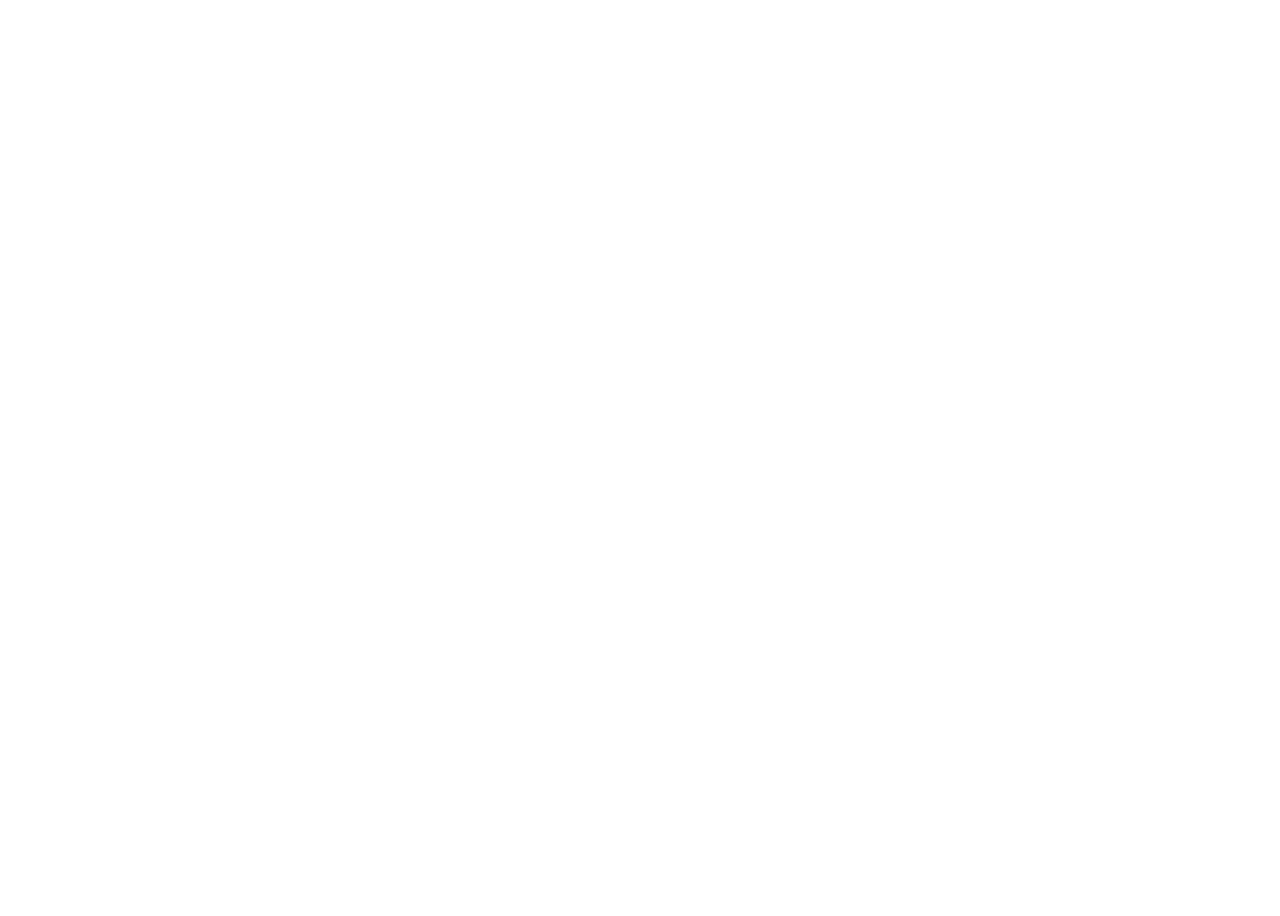
==== commit 4e27e45b: "vite重新打包" ====
--- a/index.html
+++ b/index.html
@@ -3,7 +3,7 @@
 
 <head>
     <meta charset="UTF-8" />
-    <link rel="icon" type="image/svg+xml" href="/vite.svg" />
+    <link rel="icon" type="image/svg+xml" href="/test1/vite.svg" />
     <meta name="viewport" content="width=device-width, initial-scale=1.0" />
     <title>Vite + Vue + TS</title>
     <link rel="stylesheet" href="https://cdn.pannellum.org/2.5/pannellum.css" />
@@ -21,8 +21,8 @@
             margin: 0;
         }
     </style>
-  <script type="module" crossorigin src="/assets/index.f98798d8.js"></script>
-  <link rel="stylesheet" href="/assets/index.7a26adca.css">
+  <script type="module" crossorigin src="/test1/assets/index.2c781f82.js"></script>
+  <link rel="stylesheet" href="/test1/assets/index.7a26adca.css">
 </head>
 
 <body>
